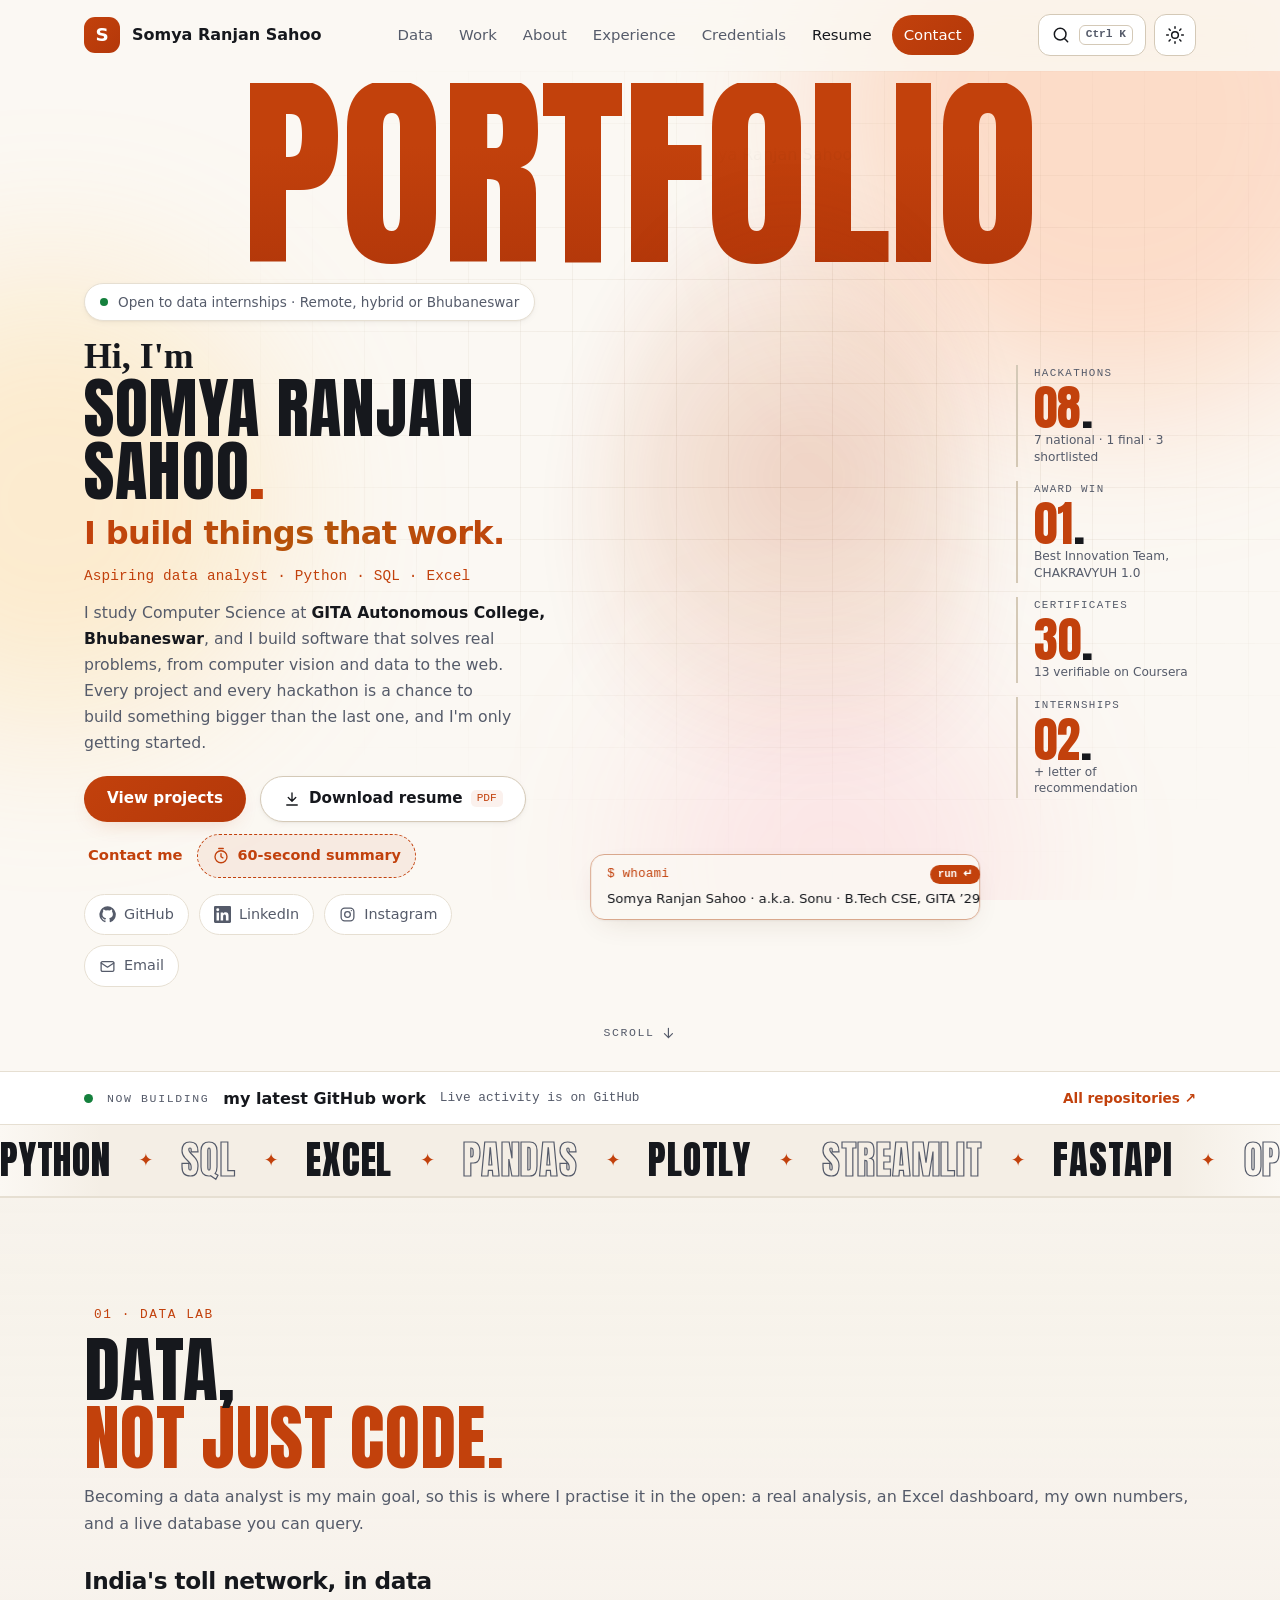
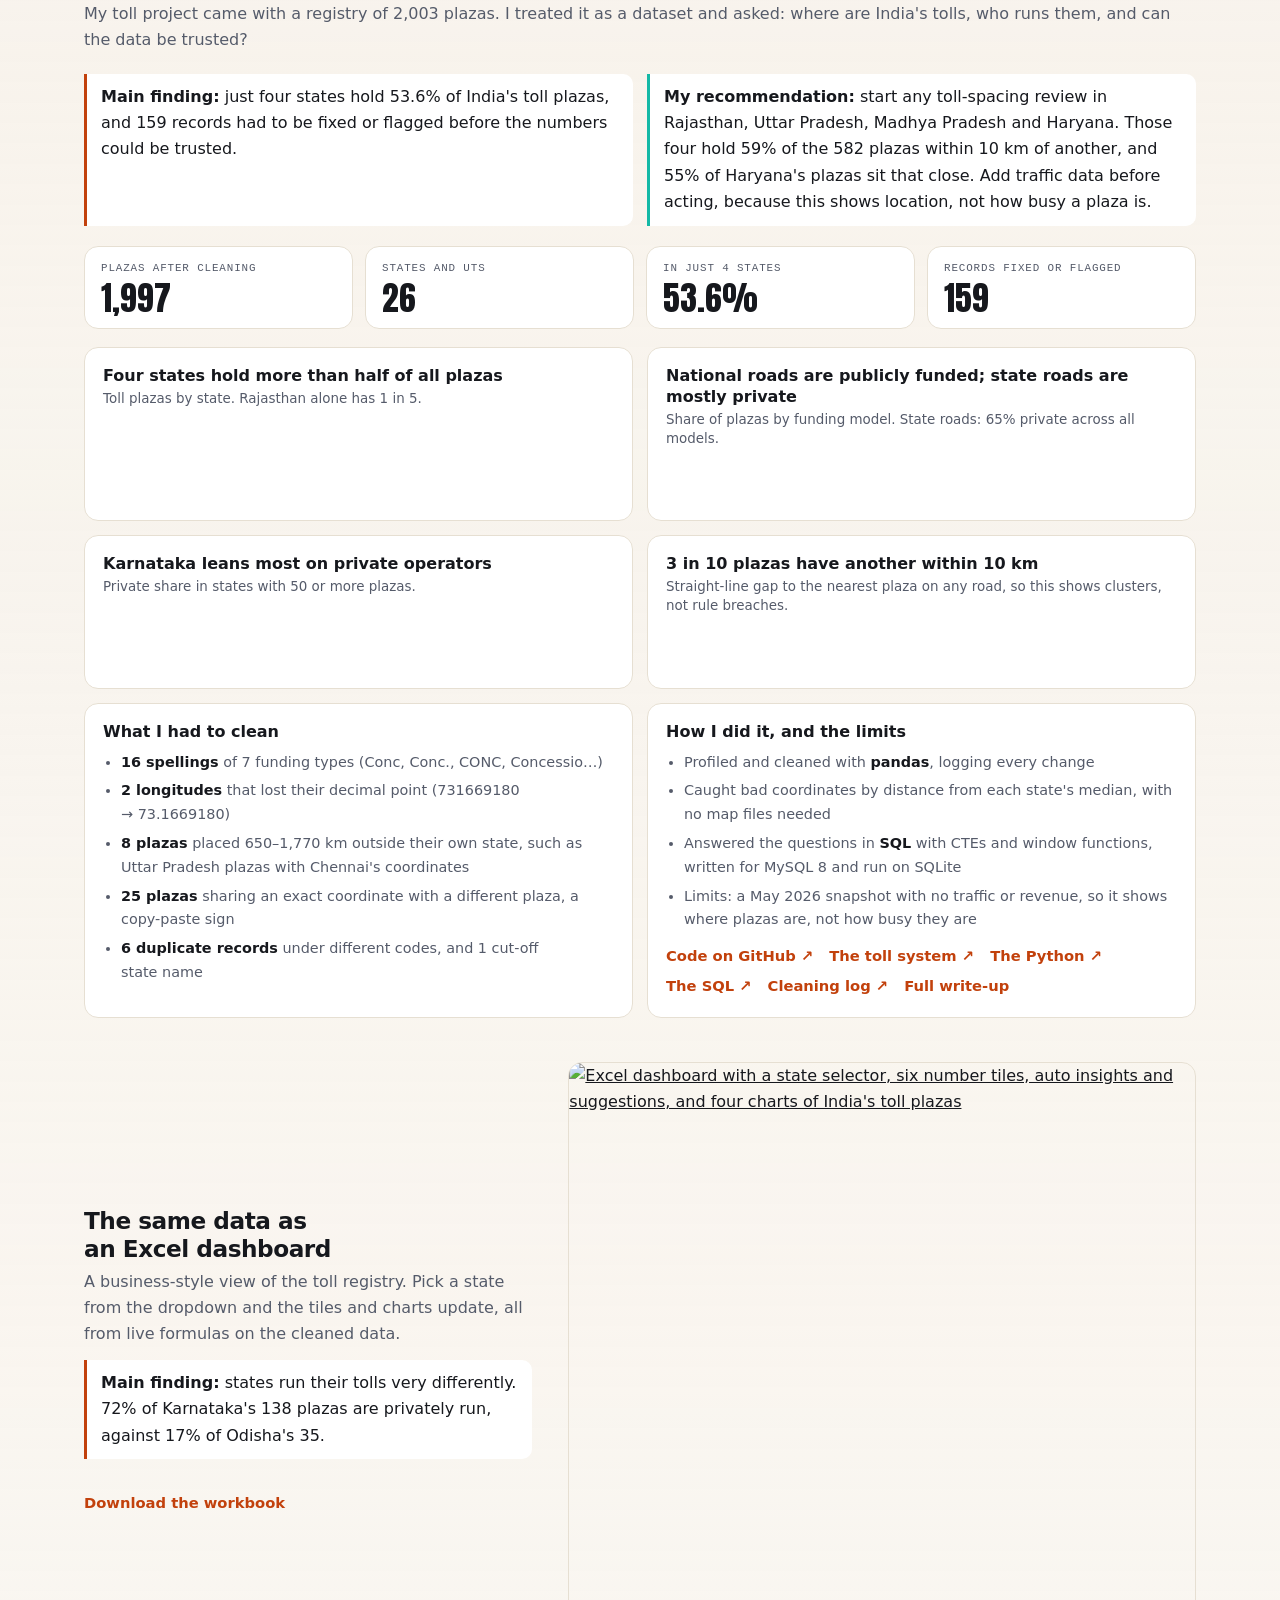
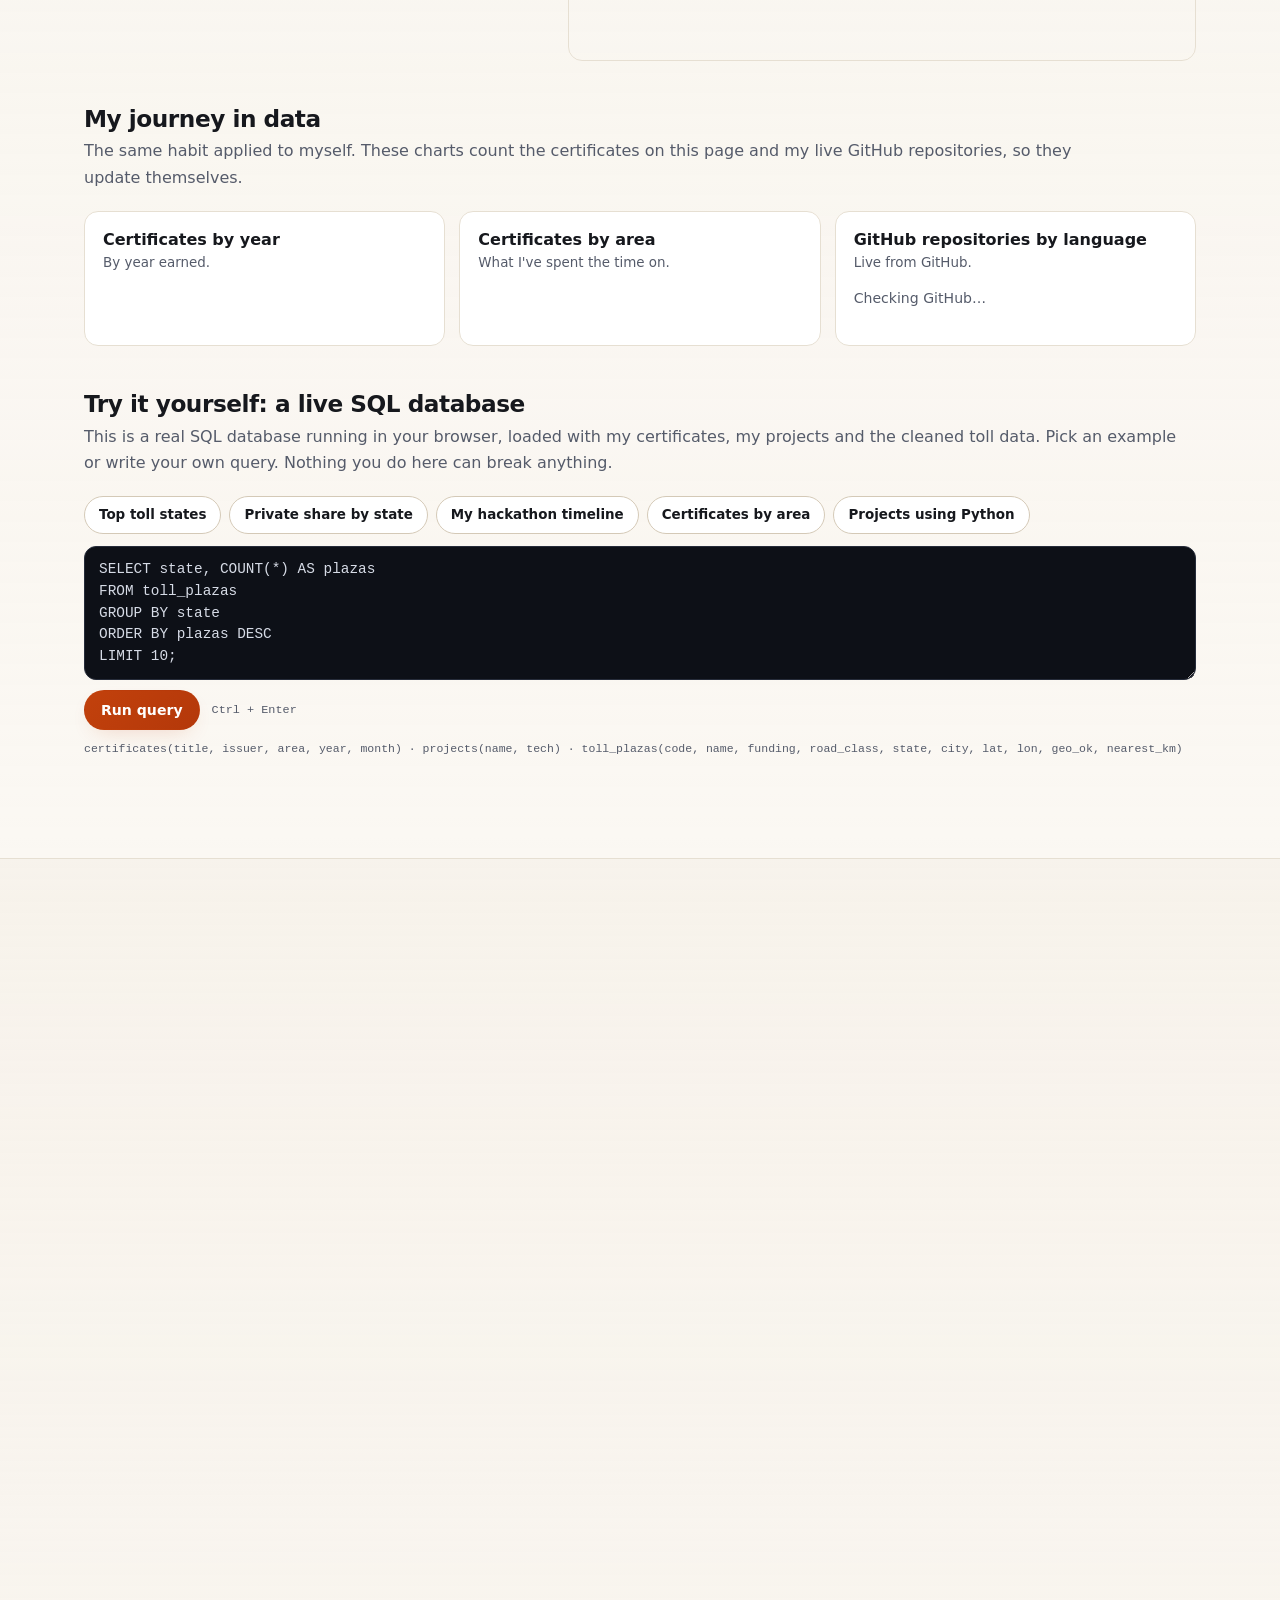
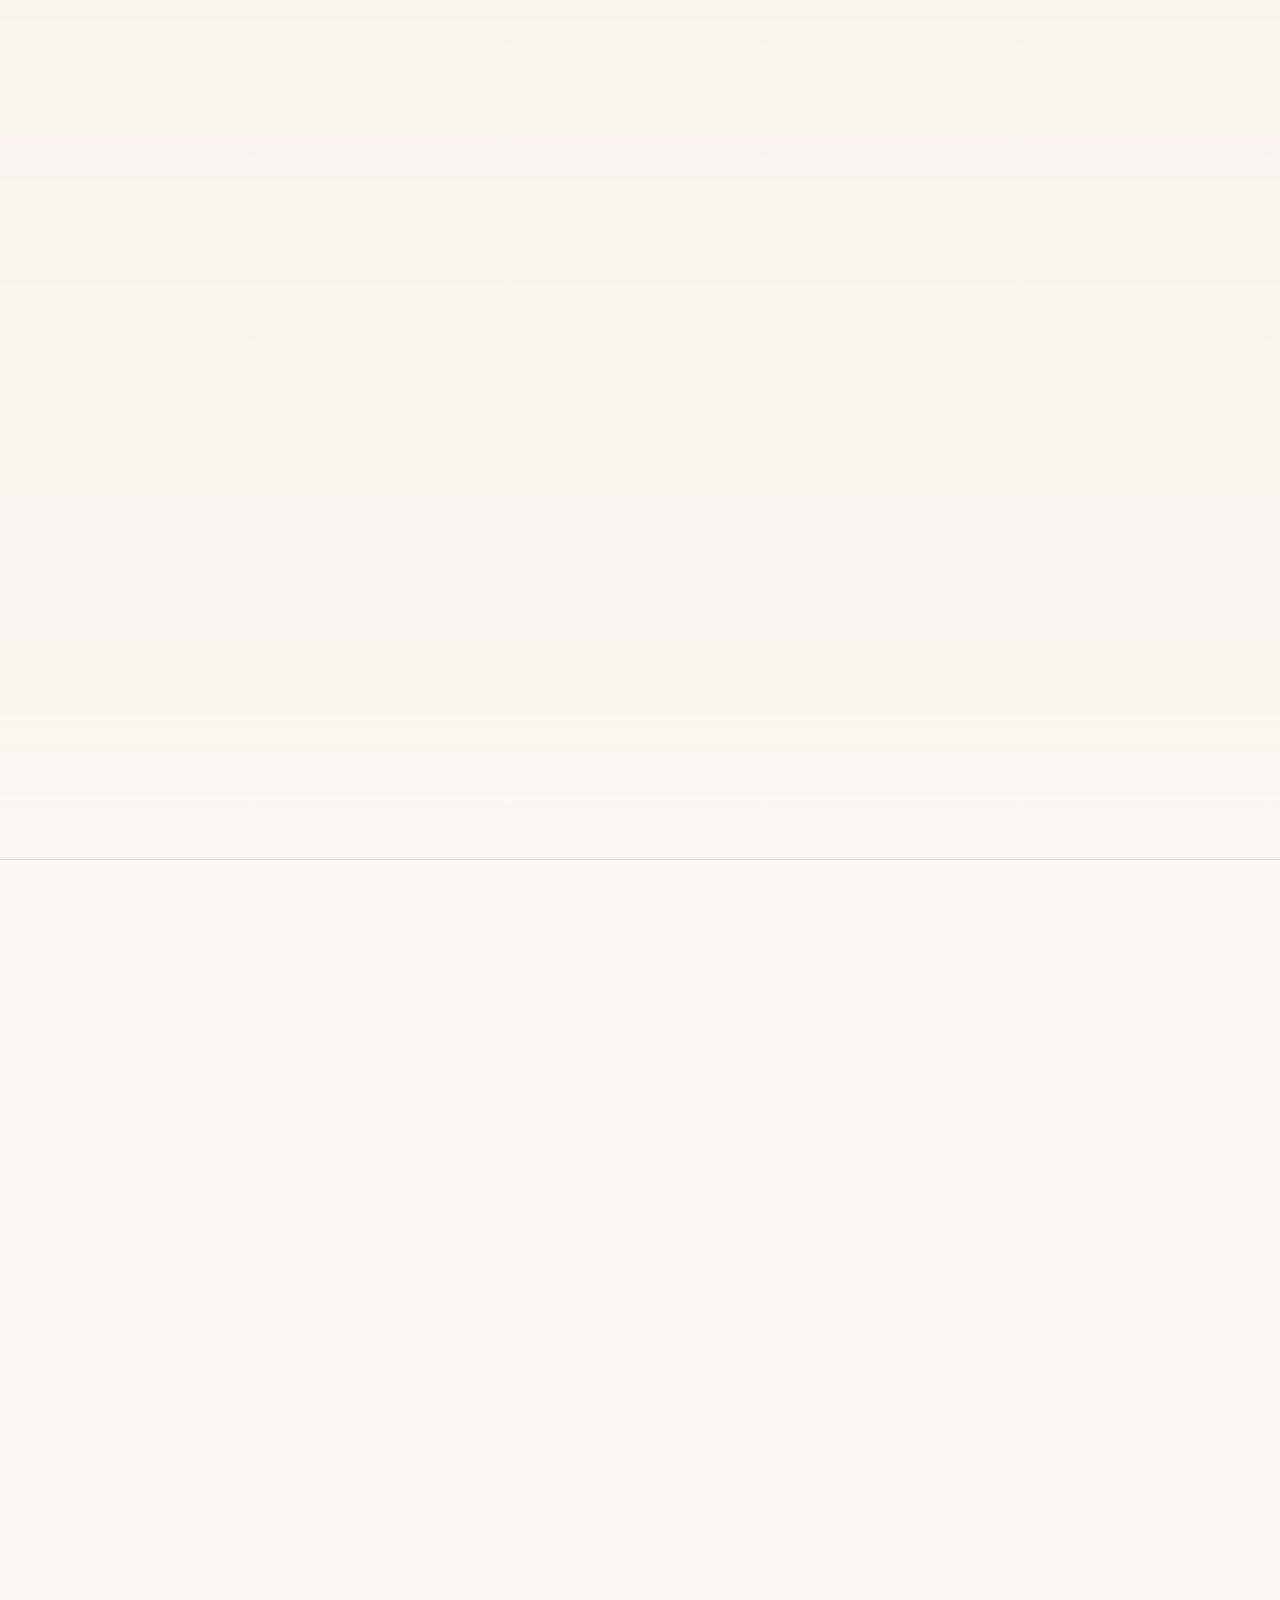
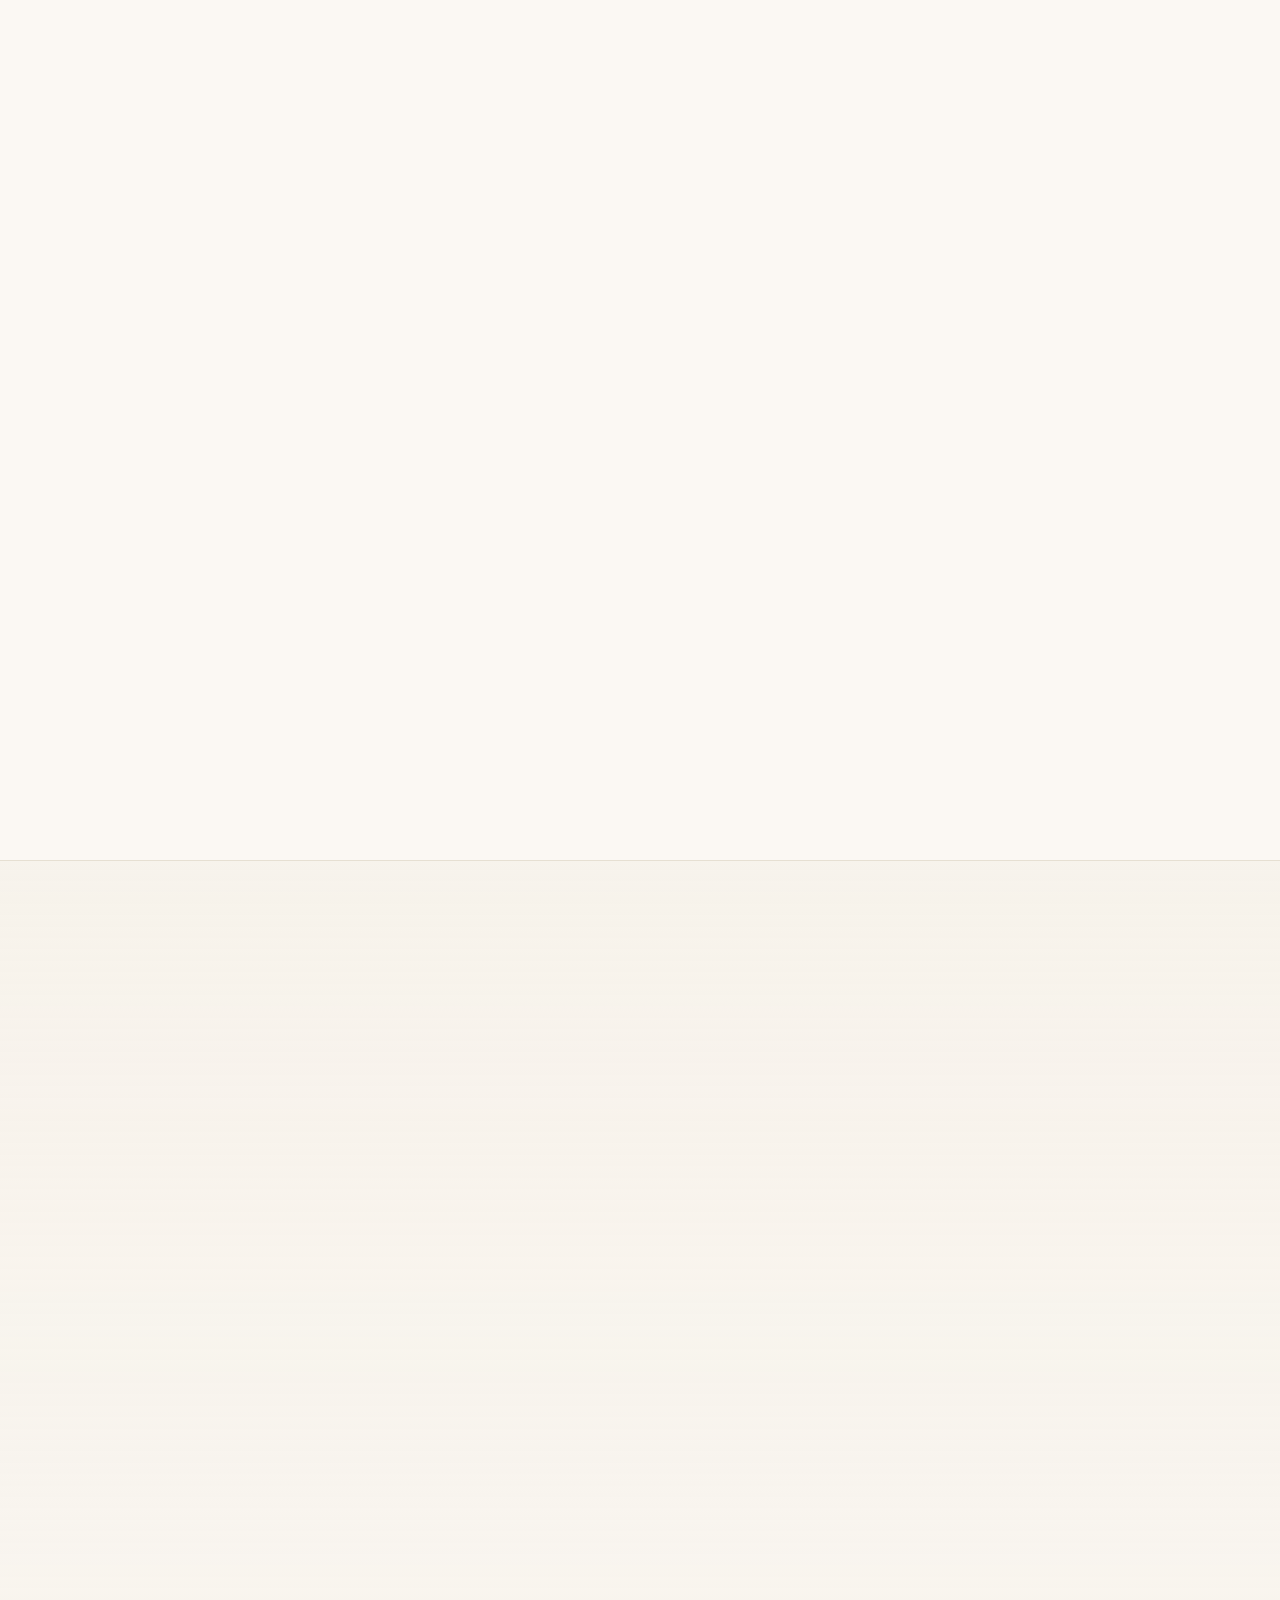
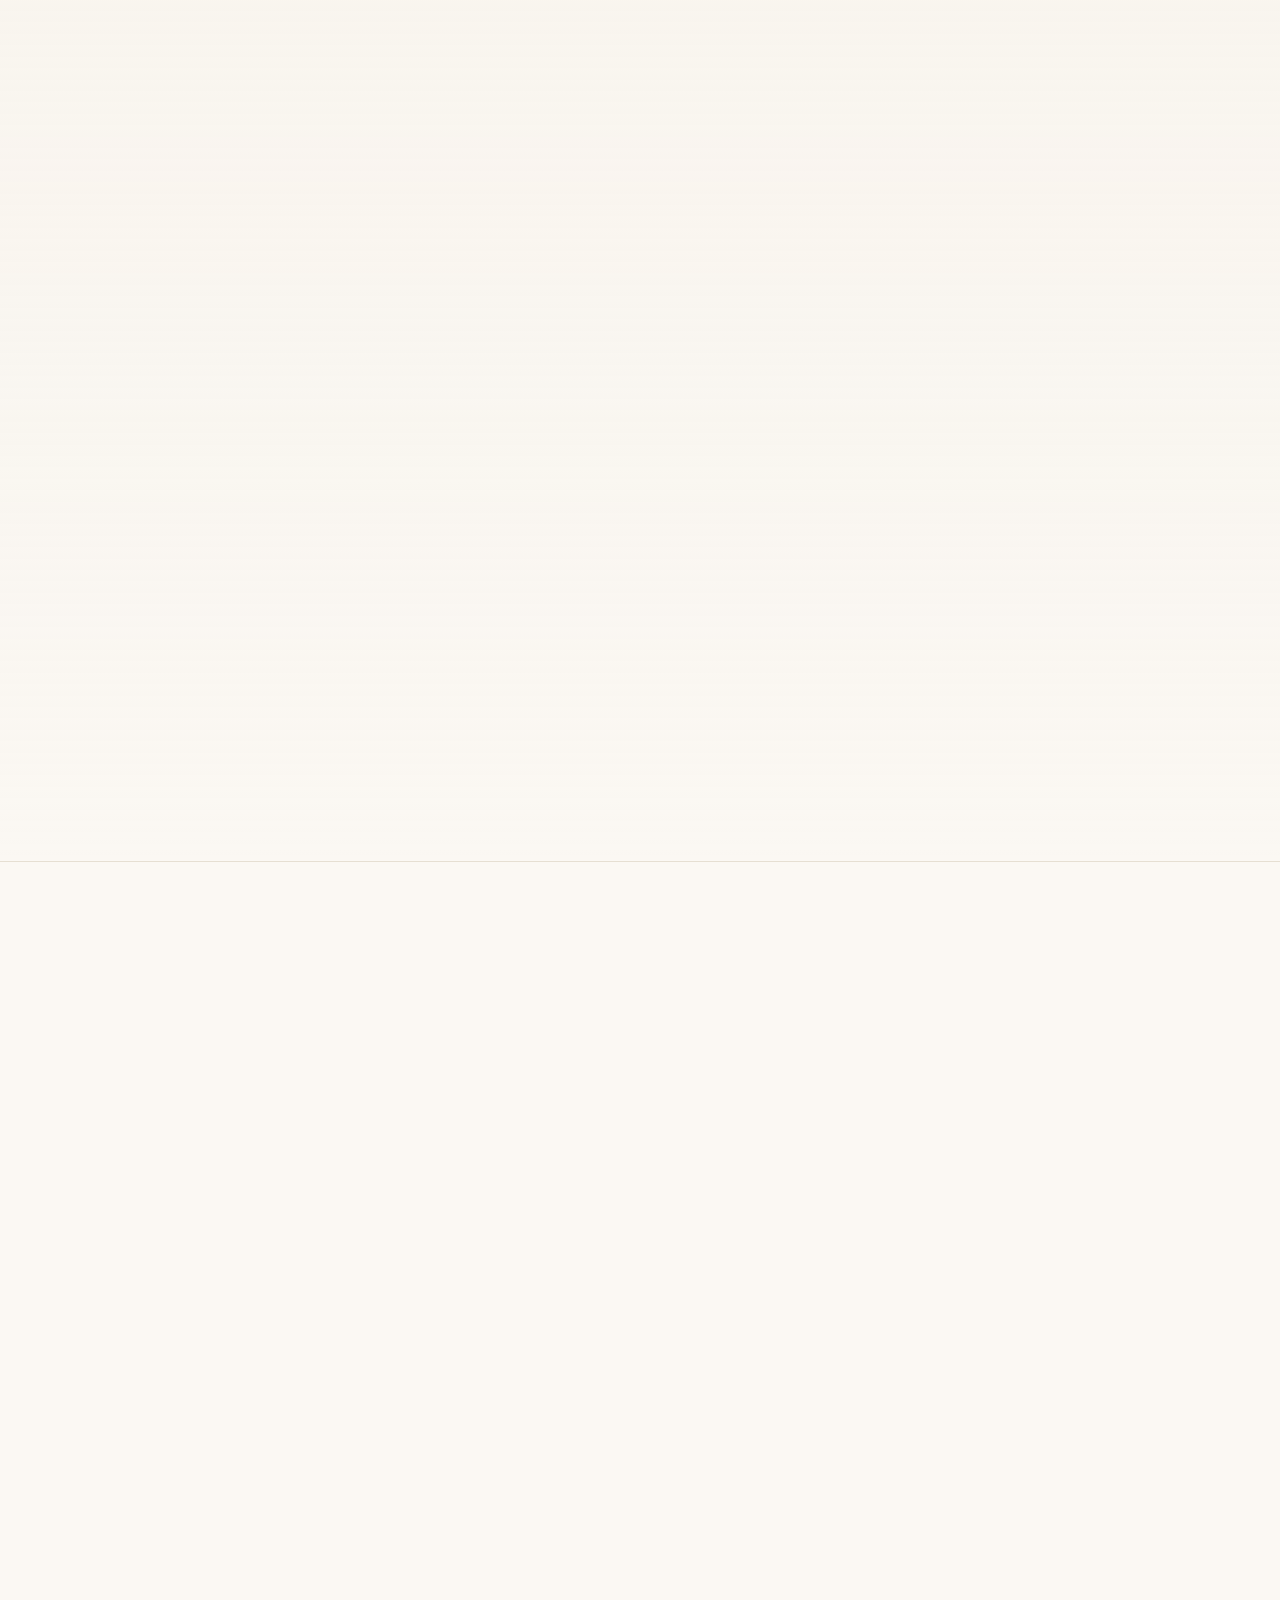
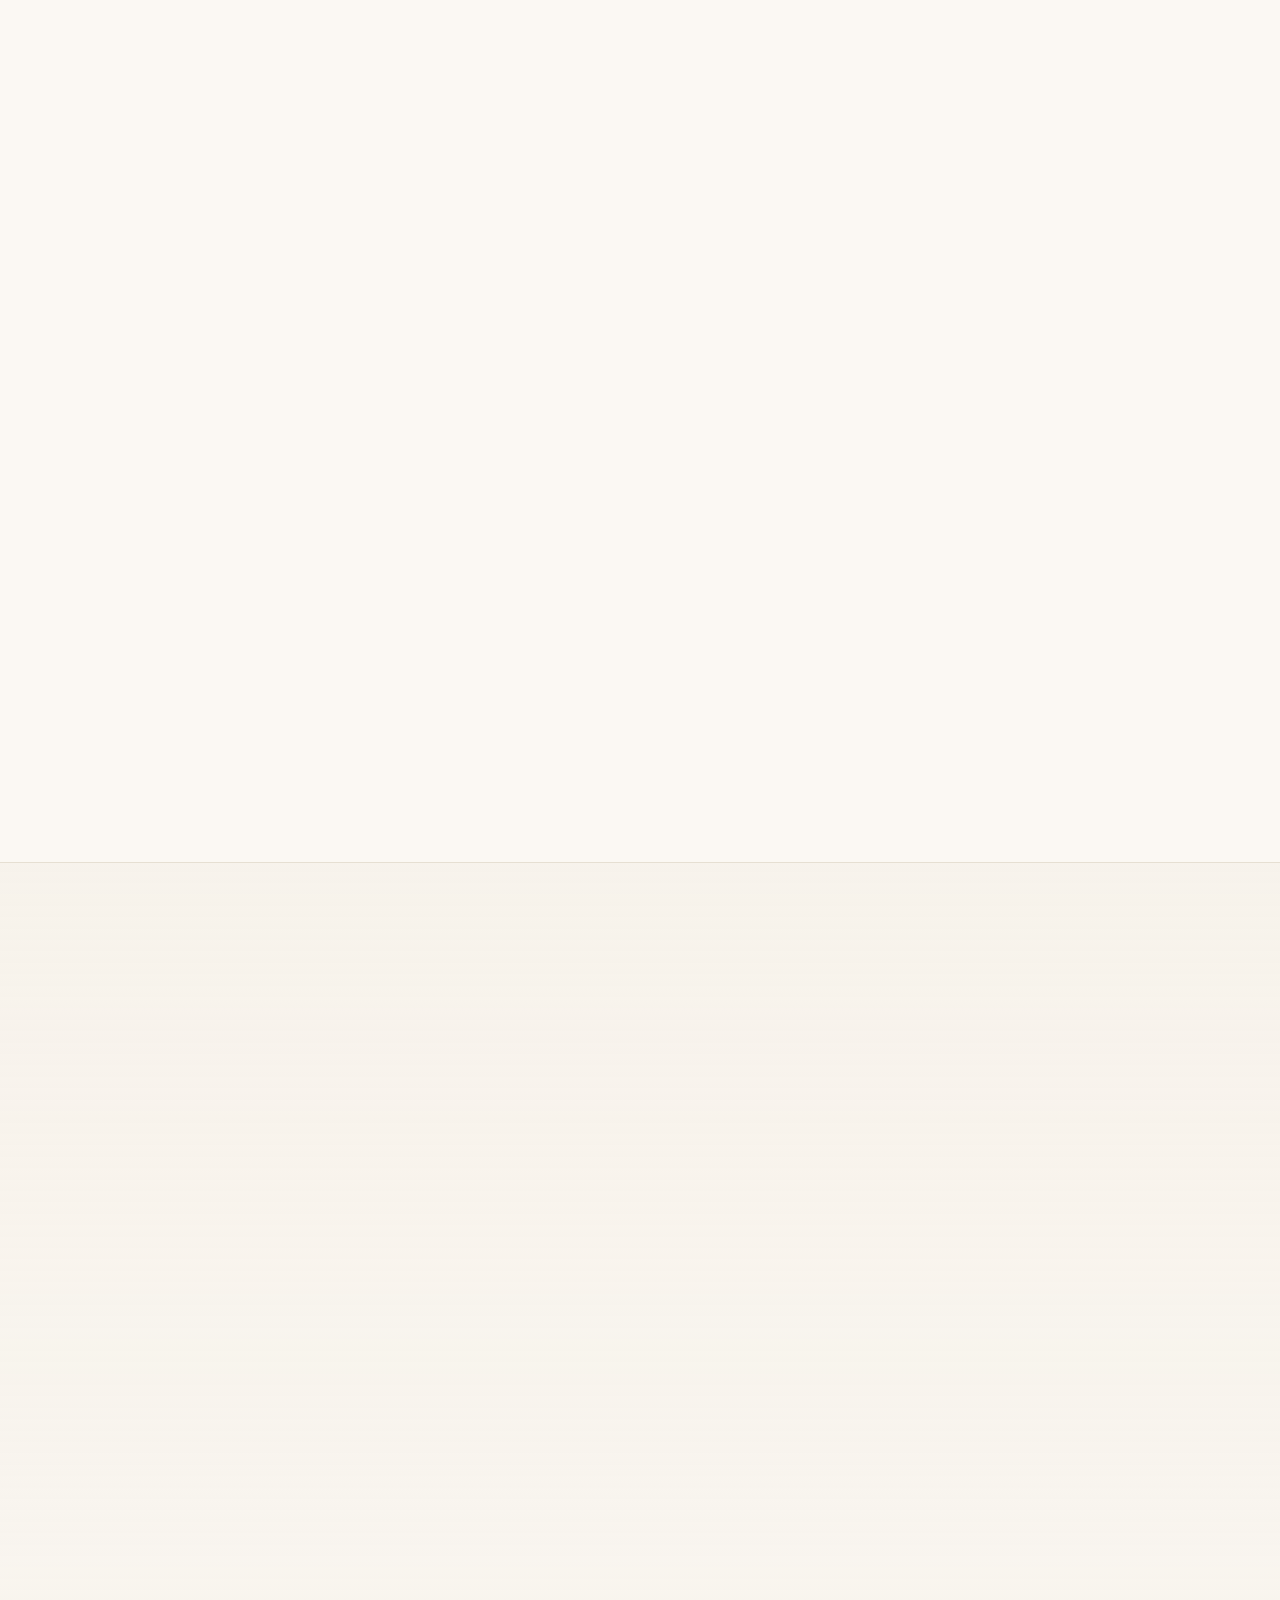
==== index.html @ b790b5cd "First screen paints without waiting for fonts Chrome held the first paint until fonts requested earl" ====
<!doctype html>
<html lang="en">
<head>
  <meta charset="utf-8">
  <meta http-equiv="Content-Security-Policy" content="default-src 'self'; script-src 'self' 'wasm-unsafe-eval' https://hcaptcha.com https://*.hcaptcha.com 'sha256-mUsvNlvCv4NlhHDsef6ifzO+2NvWC9DKsTX7r6awsik=' 'sha256-QTKUewccu4vymS6kCMDNSDtay0EPB0g5P4r34XDZfdQ='; style-src 'self' 'sha256-lNfrgP8WYz7Xu0WjayUA1Vxv8TepY284IkOaN4KWZws=' https://hcaptcha.com https://*.hcaptcha.com; frame-src https://hcaptcha.com https://*.hcaptcha.com; font-src 'self' data:; img-src 'self' data:; connect-src 'self' https://formsubmit.co https://api.web3forms.com https://api.github.com https://hcaptcha.com https://*.hcaptcha.com; form-action 'self' https://formsubmit.co; base-uri 'self'; object-src 'none'; upgrade-insecure-requests">
  <meta name="referrer" content="strict-origin-when-cross-origin">
  <meta name="viewport" content="width=device-width, initial-scale=1">
  <title>Somya Ranjan Sahoo | Aspiring Data Analyst &amp; Developer</title>
  <meta name="description" content="Portfolio of Somya Ranjan Sahoo, aspiring data analyst and software developer in Bhubaneswar. SQL, Python and Excel projects, dashboards and hackathon results.">
  <meta name="keywords" content="Somya Ranjan Sahoo, data analyst portfolio, aspiring data analyst, software developer, SQL, Python, Excel, data analysis, dashboards, Bhubaneswar, Odisha">
  <meta name="robots" content="index, follow, max-image-preview:large">
  <meta name="msvalidate.01" content="415E27A560C0398D7C4775791DD42732">
  <meta name="author" content="Somya Ranjan Sahoo">
  <meta name="theme-color" content="#0b0d12">
  <link rel="canonical" href="https://somyaranjansahoo6422.github.io/">

  <meta property="og:type" content="website">
  <meta property="og:site_name" content="Somya Ranjan Sahoo">
  <meta property="og:locale" content="en_IN">
  <meta property="og:title" content="Somya Ranjan Sahoo · Aspiring Data Analyst and Software Developer">
  <meta property="og:description" content="I build things that work. Projects, hackathon results, my resume and how to reach me.">
  <meta property="og:url" content="https://somyaranjansahoo6422.github.io/">
  <meta property="og:image" content="https://somyaranjansahoo6422.github.io/assets/og-image.jpg">
  <meta property="og:image:type" content="image/jpeg">
  <meta property="og:image:width" content="1200">
  <meta property="og:image:height" content="630">
  <meta property="og:image:alt" content="Somya Ranjan Sahoo, aspiring data analyst and software developer">
  <meta name="twitter:card" content="summary_large_image">
  <meta name="twitter:title" content="Somya Ranjan Sahoo · Aspiring Data Analyst and Software Developer">
  <meta name="twitter:description" content="I build things that work. Projects, hackathon results, my resume and how to reach me.">
  <meta name="twitter:image" content="https://somyaranjansahoo6422.github.io/assets/og-image.jpg">
  <meta name="twitter:image:alt" content="Somya Ranjan Sahoo, aspiring data analyst and software developer">

  <link rel="icon" href="favicon.ico" sizes="48x48">
  <link rel="icon" href="assets/icon-192.png" type="image/png" sizes="192x192">
  <link rel="apple-touch-icon" href="assets/apple-touch-icon.png">
  <link rel="me" href="https://github.com/somyaranjansahoo6422">
  <link rel="me" href="https://www.linkedin.com/in/somya-ranjan-sahoo-109599312/">

  <link rel="preload" as="image" href="assets/img/profile-960.webp" imagesrcset="assets/img/profile-240.webp 240w, assets/img/profile-480.webp 480w, assets/img/profile-720.webp 720w, assets/img/profile-960.webp 960w, assets/img/profile-1504.webp 1504w" imagesizes="(max-width: 760px) 70vw, 420px" fetchpriority="high">
  <!-- Phones paint from the inline first-screen CSS; the full stylesheet loads alongside without blocking. Wider screens wait for it as usual. -->
  <style id="critical">@font-face{font-family:Anton;src:url([data-uri]) format("woff2");font-weight:400;font-display:swap}@font-face{font-family:Poster Fallback;src:local("Roboto"),local("Roboto-Regular"),local("Arial"),local("Helvetica");size-adjust:66%;ascent-override:179%;descent-override:50%;line-gap-override:0%}@font-face{font-family:Caveat;src:url(assets/fonts/caveat.woff2) format("woff2");font-weight:600;font-display:swap}@font-face{font-family:Space Grotesk;src:url(assets/fonts/space-grotesk.woff2) format("woff2");font-weight:500 700;font-display:swap}@font-face{font-family:Space Grotesk;src:url(assets/fonts/space-grotesk-ext.woff2) format("woff2");font-weight:500 700;font-display:swap;unicode-range:U+20B9}@font-face{font-family:Inter;src:url(assets/fonts/inter.woff2) format("woff2");font-weight:400 600;font-display:swap}@font-face{font-family:Inter;src:url(assets/fonts/inter-ext.woff2) format("woff2");font-weight:400 600;font-display:swap;unicode-range:U+20B9}@font-face{font-family:JetBrains Mono;src:url(assets/fonts/jetbrains-mono.woff2) format("woff2");font-weight:400 500;font-display:swap}@media(max-width:760px){:root{--bg: #fbf8f3;--bg-alt: #f4eee5;--surface: #ffffff;--surface-2: #fdfaf6;--text: #16181d;--muted: #555b6a;--line: #e6dfd2;--line-strong: #d4c9b7;--accent: #c2410c;--accent-2: #b45309;--accent-fill: #c2410c;--accent-fill-2: #b4380a;--accent-ink: #ffffff;--accent-soft: rgba(194, 65, 12, .07);--accent-glow: rgba(194, 65, 12, .24);--ok: #15803d;--grid: rgba(120, 90, 50, .09);--blob-1: rgba(255, 140, 80, .26);--blob-2: rgba(255, 196, 92, .24);--blob-3: rgba(255, 110, 140, .12);--shadow-sm: 0 1px 2px rgba(60, 40, 20, .05), 0 2px 6px rgba(60, 40, 20, .04);--shadow: 0 1px 2px rgba(60, 40, 20, .05), 0 10px 30px -12px rgba(90, 50, 20, .16);--shadow-lg: 0 2px 4px rgba(60, 40, 20, .05), 0 22px 50px -20px rgba(120, 60, 20, .26);--nav-bg: rgba(251, 248, 243, .82);--badge-win: #854d0e;--badge-win-bg: rgba(202, 138, 4, .13);--badge-final: #6d28d9;--badge-final-bg: rgba(109, 40, 217, .1);--badge-sel: #0f766e;--badge-sel-bg: rgba(15, 118, 110, .1);--badge-part: #475569;--badge-part-bg: rgba(71, 85, 105, .1);--danger: #b91c1c;--font-display: "Space Grotesk", system-ui, sans-serif;--font-body: "Inter", system-ui, -apple-system, "Segoe UI", sans-serif;--font-mono: "JetBrains Mono", ui-monospace, Consolas, monospace;--radius: 16px;--wrap: 1160px;--ease: cubic-bezier(.22, 1, .36, 1);color-scheme:light}@media(prefers-color-scheme:dark){:root:not([data-theme=light]){--bg: #0b0d12;--bg-alt: #0f1219;--surface: #151922;--surface-2: #121620;--text: #ecebe6;--muted: #a0a5b3;--line: #242a36;--line-strong: #343c4b;--accent: #ff7a4d;--accent-2: #ffb44a;--accent-fill: #ff6a3d;--accent-fill-2: #ff8a3d;--accent-ink: #0b0d12;--accent-soft: rgba(255, 106, 61, .12);--accent-glow: rgba(255, 106, 61, .28);--ok: #3ddc84;--grid: rgba(255, 255, 255, .05);--blob-1: rgba(255, 106, 61, .18);--blob-2: rgba(255, 170, 60, .09);--blob-3: rgba(120, 90, 255, .11);--shadow-sm: 0 1px 2px rgba(0, 0, 0, .3);--shadow: 0 1px 2px rgba(0, 0, 0, .3), 0 16px 40px -16px rgba(0, 0, 0, .6);--shadow-lg: 0 2px 4px rgba(0, 0, 0, .3), 0 26px 60px -20px rgba(0, 0, 0, .75);--nav-bg: rgba(11, 13, 18, .76);--badge-win: #fcd34d;--badge-win-bg: rgba(252, 211, 77, .14);--badge-final: #c4b5fd;--badge-final-bg: rgba(196, 181, 253, .14);--badge-sel: #5eead4;--badge-sel-bg: rgba(94, 234, 212, .12);--badge-part: #cbd5e1;--badge-part-bg: rgba(203, 213, 225, .12);--danger: #f87171;color-scheme:dark}}*,*:before,*:after{box-sizing:border-box}html{scroll-padding-top:84px}body{margin:0;background:var(--bg);color:var(--text);font:400 16px/1.65 var(--font-body);-webkit-font-smoothing:antialiased;overflow-x:hidden}img{max-width:100%;height:auto;display:block}a{color:inherit}h1,h2,h3{font-family:var(--font-display);line-height:1.15;margin:0;letter-spacing:-.02em}p{margin:0 0 1em}ul,ol{margin:0;padding:0;list-style:none}svg{width:20px;height:20px;fill:none;stroke:currentColor;stroke-width:1.8;stroke-linecap:round;stroke-linejoin:round;flex:none}::selection{background:var(--accent-fill);color:var(--accent-ink)}:focus-visible{outline:3px solid var(--accent);outline-offset:3px;border-radius:6px}.wrap{width:100%;max-width:var(--wrap);margin:0 auto;padding:0 24px}.mono{font-family:var(--font-mono);font-size:.82rem;letter-spacing:0}.sr-only{position:absolute;width:1px;height:1px;padding:0;margin:-1px;overflow:hidden;clip:rect(0 0 0 0);white-space:nowrap;border:0}.grad{background:linear-gradient(100deg,var(--accent) 0%,var(--accent-2) 50%,var(--accent) 100%);-webkit-background-clip:text;background-clip:text;color:transparent}.skip{position:absolute;left:-999px;top:8px;background:var(--accent-fill);color:var(--accent-ink);padding:10px 16px;border-radius:8px;z-index:100;font-weight:600}.skip:focus{left:8px}.ambient{position:fixed;inset:0;z-index:-1;pointer-events:none;overflow:hidden}.ambient span{position:absolute;border-radius:50%;filter:blur(80px)}.ambient span:nth-child(1){width:46vw;height:46vw;top:-14vw;right:-10vw;background:var(--blob-1)}.ambient span:nth-child(2){width:36vw;height:36vw;top:30vh;left:-14vw;background:var(--blob-2)}.ambient span:nth-child(3){width:30vw;height:30vw;bottom:-12vw;right:20vw;background:var(--blob-3)}.progress{position:fixed;top:0;left:0;right:0;height:3px;z-index:70;pointer-events:none;background:linear-gradient(90deg,var(--accent-fill),var(--accent-2));transform-origin:0 50%;transform:scaleX(0)}.btn{position:relative;overflow:hidden;isolation:isolate;display:inline-flex;align-items:center;justify-content:center;gap:8px;min-height:46px;padding:12px 22px;border-radius:999px;border:1px solid transparent;font:600 .95rem/1 var(--font-body);text-decoration:none;cursor:pointer;transition:transform .3s var(--ease),box-shadow .3s ease,background .25s ease,border-color .25s ease,color .25s ease}.btn svg{width:18px;height:18px}.btn--primary{background:linear-gradient(135deg,var(--accent-fill),var(--accent-fill-2));color:var(--accent-ink);box-shadow:0 8px 22px -10px var(--accent-glow)}.btn--primary:after{content:"";position:absolute;inset:0;z-index:-1;background:linear-gradient(110deg,transparent 30%,rgba(255,255,255,.35) 50%,transparent 70%);transform:translate(-120%);transition:transform .7s var(--ease)}.btn--primary:hover{transform:translateY(-2px);box-shadow:0 14px 30px -10px var(--accent-glow)}.btn--primary:hover:after{transform:translate(120%)}.btn--ghost{background:var(--surface);color:var(--text);border-color:var(--line-strong);box-shadow:var(--shadow-sm)}.btn--ghost:hover{transform:translateY(-2px);border-color:var(--accent);color:var(--accent)}.btn:active{transform:translateY(0) scale(.98)}.btn__meta{font:500 .7rem/1 var(--font-mono);padding:3px 6px;border-radius:5px;background:var(--accent-soft);color:var(--accent)}.link{color:var(--accent);text-decoration:underline;text-decoration-color:transparent;text-underline-offset:4px;text-decoration-thickness:1.5px;font-weight:600;font-size:.92rem;transition:text-decoration-color .25s ease}.link:hover{text-decoration-color:currentColor}.icon-btn{width:42px;height:42px;display:inline-grid;place-items:center;border-radius:12px;border:1px solid var(--line-strong);background:var(--surface);color:var(--text);cursor:pointer;transition:border-color .2s ease,color .2s ease}.icon-btn:hover{border-color:var(--accent);color:var(--accent)}.nav{position:sticky;top:0;z-index:50;background:var(--nav-bg);backdrop-filter:saturate(1.5) blur(14px);-webkit-backdrop-filter:saturate(1.5) blur(14px);border-bottom:1px solid transparent;transition:border-color .3s ease,box-shadow .3s ease}.nav__inner{display:flex;align-items:center;justify-content:space-between;height:70px;gap:16px;transition:height .3s var(--ease)}.brand{display:flex;align-items:center;gap:12px;text-decoration:none;font-weight:600}.brand__mark{width:36px;height:36px;border-radius:11px;display:grid;place-items:center;background:linear-gradient(135deg,var(--accent-fill),var(--accent-fill-2));color:var(--accent-ink);font:700 1.15rem/1 var(--font-display);transition:transform .4s var(--ease),border-radius .4s ease}.brand:hover .brand__mark{transform:rotate(-8deg);border-radius:50%}.brand__name{font-family:var(--font-display)}.brand:hover .brand__name{color:var(--accent)}.nav__links{display:flex;align-items:center;gap:2px}.nav__links a{text-decoration:none;padding:8px 12px;border-radius:999px;color:var(--muted);font-weight:500;font-size:.93rem;transition:color .2s ease,background .2s ease}.nav__links a:hover{color:var(--text);background:var(--accent-soft)}.nav__links .nav__resume{color:var(--text)}.nav__links .nav__cta{color:var(--accent-ink);background:linear-gradient(135deg,var(--accent-fill),var(--accent-fill-2));margin-left:6px}.nav__links .nav__cta:hover,.nav__links .nav__cta.active{color:var(--accent-ink);background:linear-gradient(135deg,var(--accent-fill),var(--accent-fill-2));filter:brightness(1.06)}.nav__tools{display:flex;gap:8px}.menu-btn,.i-moon{display:none}@media(prefers-color-scheme:dark){:root:not([data-theme=light]) .i-sun{display:none}:root:not([data-theme=light]) .i-moon{display:block}}.hero{padding:80px 0 60px;position:relative}.hero:before{content:"";position:absolute;inset:0;z-index:-1;pointer-events:none;background-image:linear-gradient(var(--grid) 1px,transparent 1px),linear-gradient(90deg,var(--grid) 1px,transparent 1px);background-size:52px 52px;mask-image:radial-gradient(ellipse 75% 65% at 65% 35%,#000 15%,transparent 72%);-webkit-mask-image:radial-gradient(ellipse 75% 65% at 65% 35%,#000 15%,transparent 72%)}.status{display:inline-flex;align-items:center;gap:10px;padding:7px 15px;border-radius:999px;border:1px solid var(--line);background:var(--surface);font-size:.85rem;font-weight:500;color:var(--muted);margin-bottom:18px;box-shadow:var(--shadow-sm)}.dot{position:relative;width:8px;height:8px;border-radius:50%;background:var(--ok)}.dot:after{content:"";position:absolute;inset:-4px;border-radius:50%;border:2px solid var(--ok);opacity:0}.role{font:500 .9rem/1.4 var(--font-mono);color:var(--accent);margin-bottom:14px;letter-spacing:.01em}.hero h1{font-size:clamp(2.4rem,5.6vw,4.2rem);margin-bottom:22px;letter-spacing:-.035em}.hero h1 .line{display:block}.lede{font-size:1.1rem;color:var(--muted);max-width:60ch}.lede strong{color:var(--text);font-weight:600}.hero__cta{display:flex;flex-wrap:wrap;align-items:center;gap:12px 14px;margin:30px 0 26px}.hero__contact{margin-left:4px}.socials{display:flex;flex-wrap:wrap;gap:10px}.socials a{display:inline-flex;align-items:center;gap:8px;text-decoration:none;color:var(--muted);font-weight:500;font-size:.9rem;padding:8px 14px;border-radius:999px;border:1px solid var(--line);background:var(--surface);transition:color .2s ease,border-color .2s ease,transform .3s var(--ease)}.socials a:hover{color:var(--accent);border-color:var(--accent);transform:translateY(-2px)}.socials svg{width:17px;height:17px}@media(prefers-reduced-motion:no-preference){html{scroll-behavior:smooth}.js .enter{opacity:0;transform:translateY(18px);animation:enter .8s var(--ease) forwards}.js .d1{animation-delay:.05s}.js .d2{animation-delay:.15s}.js .d3{animation-delay:.27s}.js .d4{animation-delay:.38s}.js .d5{animation-delay:.48s}.js .d6{animation-delay:.58s}.dot:after{animation:ping 2.2s cubic-bezier(0,0,.2,1) infinite}.ambient span:nth-child(1){animation:drift1 24s ease-in-out infinite alternate}.ambient span:nth-child(2){animation:drift2 28s ease-in-out infinite alternate}}@media(prefers-reduced-motion:reduce){.lift,.lift:hover,.btn:hover,.socials a:hover,.to-top:hover{transform:none!important}}@media(max-width:1100px){.nav__links a{padding:8px 9px;font-size:.9rem}}@media(max-width:960px){.menu-btn{display:inline-grid}.nav__links{position:absolute;top:100%;left:0;right:0;flex-direction:column;align-items:stretch;gap:2px;padding:10px 16px 18px;background:var(--bg);border-bottom:1px solid var(--line);box-shadow:0 20px 40px -20px #00000059;opacity:0;visibility:hidden;transform:translateY(-8px);transition:opacity .2s ease,transform .3s var(--ease),visibility 0s linear .2s}.nav__links a{padding:13px 12px;border-radius:12px;font-size:1rem}.nav__links .nav__cta{margin:8px 0 0;text-align:center}}.ambient span{animation:none!important;filter:blur(60px)}.nav{backdrop-filter:none;-webkit-backdrop-filter:none;background:var(--bg)}.wrap{padding:0 16px}.brand__name{font-size:.98rem}.hero{padding:36px 0 44px}.hero__cta .btn{flex:1 1 auto}@media(max-width:420px){.nav__tools{gap:4px}.nav__tools .icon-btn{width:44px;height:44px}.brand{gap:9px}.brand__name{font-size:.92rem}}a,button,summary,label,.filter{touch-action:manipulation}h1,h2,h3{text-wrap:balance}p,li,dd{text-wrap:pretty}.icon-btn:active,.filter:active,.to-top:active{transform:scale(.94)}.icon-btn,.filter{transition:transform .12s ease,border-color .2s ease,color .2s ease,background .2s ease}@media(pointer:coarse){.more .link,.case__links .link,.card>.link,.cert-list li>.link,.contact__links a,.footer__links a,.hero__contact,.about__evidence .link,.email-box__addr,.mini a,.section__head--row>.link{display:inline-flex;align-items:center;min-height:44px}}@media(max-width:380px){.nav__tools{gap:2px}.brand{gap:8px}.brand__name{font-size:.84rem}}@media(max-width:340px){.brand__name{display:none}}.stage{--word: clamp(4.4rem, 17vw, 15rem);position:relative;padding:0 0 84px;overflow:hidden;min-height:min(calc(100svh - 70px),1040px)}.stage__word{position:absolute;left:50%;top:18px;z-index:0;display:flex;white-space:nowrap;transform:translate(-50%,var(--py, 0px));font:700 var(--word)/.82 var(--font-display);letter-spacing:-.05em;pointer-events:none;user-select:none}.stage__word span{display:inline-block;background:linear-gradient(180deg,var(--accent-fill) 20%,var(--accent-fill-2) 100%);-webkit-background-clip:text;background-clip:text;color:transparent}.stage__grid{position:relative;z-index:1;display:grid;align-items:end;grid-template-columns:minmax(0,1.1fr) minmax(0,.95fr) 180px;gap:28px}.stage__text{padding-top:calc(var(--word) * .82 + 54px)}.stage h1{font-size:inherit;margin:0 0 14px;letter-spacing:normal}.stage__hello{display:block;font:500 clamp(1.1rem,1.8vw,1.45rem)/1.2 var(--font-display);color:var(--muted);margin-bottom:6px}.stage__name{display:block;font:700 clamp(2.2rem,4.3vw,3.7rem)/1 var(--font-display);letter-spacing:-.04em;text-transform:uppercase}.stage h1 .line.grad{display:block;margin-top:12px;font-size:clamp(1.35rem,2.5vw,2.1rem);letter-spacing:-.02em}.stage .role{margin:0 0 14px}@media(max-width:480px){.stage .role{font-size:clamp(.68rem,3.45vw,.9rem);letter-spacing:0}}.stage .lede{font-size:1.02rem;max-width:54ch}.stage .hero__cta{margin:24px 0 20px}.stage__portrait{position:relative;margin:0;height:clamp(440px,62vw,720px);align-self:end}.stage__portrait img{position:relative;z-index:1;width:100%;height:100%;object-fit:cover;object-position:50% 30%;-webkit-mask-image:linear-gradient(to bottom,#000 68%,transparent 98%),radial-gradient(ellipse 72% 80% at 50% 40%,#000 52%,transparent 82%);-webkit-mask-composite:source-in;mask-image:linear-gradient(to bottom,#000 68%,transparent 98%),radial-gradient(ellipse 72% 80% at 50% 40%,#000 52%,transparent 82%);mask-composite:intersect}.stage__glow{position:absolute;inset:12% 8% 6%;z-index:0;border-radius:50%;background:radial-gradient(circle at 50% 40%,var(--accent-glow),transparent 68%);filter:blur(30px)}.stage__tag{position:absolute;z-index:2;left:50%;bottom:7%;transform:translate(-50%);width:max-content;max-width:94%;padding:9px 14px;border-radius:999px;font-size:.8rem;text-align:center;background:var(--nav-bg);border:1px solid var(--line);box-shadow:var(--shadow);backdrop-filter:blur(10px);-webkit-backdrop-filter:blur(10px)}.stage__tag .mono{color:var(--accent);margin-right:6px}@media(max-width:1100px){.stage__tag{width:auto;left:8px;right:8px;transform:none;max-width:none}.stage__tag *{min-width:0;white-space:normal}}.stage__rail{margin:0;display:grid;gap:14px;align-self:center;padding-top:calc(var(--word) * .5)}.stage__rail>div{padding:2px 0 2px 16px;border-left:2px solid var(--line-strong);transition:border-color .3s ease}.stage__rail>div:hover{border-color:var(--accent-fill)}.stage__rail dt{font:500 .68rem/1.2 var(--font-mono);text-transform:uppercase;letter-spacing:.12em;color:var(--muted)}.stage__rail dd{margin:0}.stage__rail .count{display:block;font:700 2.6rem/1.05 var(--font-display);font-variant-numeric:tabular-nums;letter-spacing:-.03em;background:linear-gradient(135deg,var(--text),var(--accent));-webkit-background-clip:text;background-clip:text;color:transparent}.stage__sub{font-size:.76rem;color:var(--muted);line-height:1.35}.stage__scroll{position:absolute;left:50%;bottom:20px;transform:translate(-50%);z-index:2;display:inline-flex;align-items:center;gap:6px;font:500 .72rem/1 var(--font-mono);letter-spacing:.14em;text-transform:uppercase;color:var(--muted);text-decoration:none;padding:10px}.stage__scroll svg{width:16px;height:16px}.stage__scroll:hover{color:var(--accent)}.js .d7{animation-delay:.68s}.js .d8{animation-delay:.78s}@media(prefers-reduced-motion:no-preference){.js .stage__word span{opacity:0;transform:translateY(40%);animation:wordRise 1s var(--ease) forwards;animation-delay:calc(.05s + var(--i) * 55ms)}.stage__scroll svg{animation:bob 1.8s ease-in-out infinite}}@media(max-width:1100px){.stage__grid{grid-template-columns:minmax(0,1.1fr) minmax(0,.9fr)}.stage__rail{grid-column:1 / -1;grid-template-columns:repeat(4,1fr);padding-top:8px;align-self:start}}.stage{--word: 21vw;min-height:0;padding-bottom:64px}.stage__word{top:10px}.stage__grid{grid-template-columns:1fr;gap:22px;padding-top:calc(var(--word) * .82 * .45)}.stage__portrait{order:-1;height:clamp(320px,100vw,430px);width:min(84vw,340px);justify-self:center}.stage__rail{grid-template-columns:repeat(2,1fr);gap:16px 14px}.stage__rail .count{font-size:2.1rem}.stage__tag{font-size:.72rem;bottom:4%}.stage{--word: clamp(5.4rem, 22vw, 20rem);--font-poster: "Anton", "Impact", "Poster Fallback", sans-serif}.stage__word{font-family:var(--font-poster);font-weight:400;letter-spacing:-.005em;line-height:.86;top:12px}.stage__word span{background:linear-gradient(180deg,var(--accent-fill) 35%,var(--accent-fill-2) 100%);-webkit-background-clip:text;background-clip:text}.stage__text{padding-top:calc(var(--word) * .86 + 34px)}.stage__hello{font:600 clamp(1.7rem,2.8vw,2.4rem)/1 "Caveat","Segoe Script",cursive;color:var(--text);margin-bottom:2px}.stage__name{font-family:var(--font-poster);font-weight:400;letter-spacing:.01em;line-height:.95;font-size:clamp(2.7rem,5.2vw,4.6rem)}.accent-dot{color:var(--accent)}.stage__rail .count{font-family:var(--font-poster);font-weight:400;font-size:3rem;letter-spacing:.01em;line-height:1;background:none;color:var(--accent);-webkit-text-fill-color:currentColor}.stage__rail .count:after{content:".";color:var(--text)}.stage__rail dt{margin-bottom:4px}.stage__grid{padding-top:calc(var(--word) * .86 * .5)}.stage__rail .count{font-size:2.4rem}.stage__word span:nth-child(1){--i: 0}.stage__word span:nth-child(2){--i: 1}.stage__word span:nth-child(3){--i: 2}.stage__word span:nth-child(4){--i: 3}.stage__word span:nth-child(5){--i: 4}.stage__word span:nth-child(6){--i: 5}.stage__word span:nth-child(7){--i: 6}.stage__word span:nth-child(8){--i: 7}.stage__word span:nth-child(9){--i: 8}.stage{--word: clamp(5.4rem, 16.5vw, 15rem)}.stage__text{padding-top:calc(var(--word) * .86 + 30px)}.stage__portrait{height:clamp(520px,66vw,860px);margin-top:calc(var(--word) * -.62)}.stage__portrait img{object-position:62% 26%;filter:grayscale(1) contrast(1.18) brightness(.82);transition:filter .9s var(--ease),transform 1.2s var(--ease);-webkit-mask-image:linear-gradient(to bottom,#000 62%,transparent 96%),radial-gradient(ellipse 58% 66% at 56% 42%,#000 42%,transparent 74%);mask-image:linear-gradient(to bottom,#000 62%,transparent 96%),radial-gradient(ellipse 58% 66% at 56% 42%,#000 42%,transparent 74%)}.stage__portrait:hover img{filter:none;transform:scale(1.015)}.stage__glow{inset:6% 4% 10%;background:radial-gradient(circle at 56% 40%,var(--accent-glow),transparent 64%);filter:blur(40px);opacity:.9}.stage__portrait:after{content:"";position:absolute;left:18%;right:18%;bottom:14%;height:1px;z-index:2;background:linear-gradient(90deg,transparent,var(--accent-fill),transparent);opacity:.7}.stage__tag{bottom:9%}.stage .lede{font-size:.98rem}.stage .hero__cta{margin:20px 0 16px}@media(max-width:1100px){.stage__portrait{margin-top:calc(var(--word) * -.5);height:clamp(480px,70vw,700px)}}.stage{--word: 24vw}.stage__text{padding-top:0}.stage__grid{padding-top:calc(var(--word) * .86 * .42)}.stage__portrait{margin-top:0;height:clamp(320px,98vw,420px);width:min(88vw,360px)}.stage__portrait img{-webkit-mask-image:linear-gradient(to bottom,#000 60%,transparent 95%),radial-gradient(ellipse 62% 70% at 56% 44%,#000 44%,transparent 76%);mask-image:linear-gradient(to bottom,#000 60%,transparent 95%),radial-gradient(ellipse 62% 70% at 56% 44%,#000 44%,transparent 76%)}.stage__tag{bottom:4%}.stage__portrait:after{content:none}.stage__portrait img{-webkit-mask-image:linear-gradient(to bottom,transparent 0%,#000 24%,#000 62%,transparent 96%),radial-gradient(ellipse 60% 70% at 56% 46%,#000 44%,transparent 76%);mask-image:linear-gradient(to bottom,transparent 0%,#000 24%,#000 62%,transparent 96%),radial-gradient(ellipse 60% 70% at 56% 46%,#000 44%,transparent 76%)}.stage__tag{border-color:color-mix(in srgb,var(--accent-fill) 35%,var(--line))}.stage__portrait img{-webkit-mask-image:linear-gradient(to bottom,transparent 0%,#000 22%,#000 60%,transparent 95%),radial-gradient(ellipse 64% 72% at 56% 46%,#000 46%,transparent 78%);mask-image:linear-gradient(to bottom,transparent 0%,#000 22%,#000 60%,transparent 95%),radial-gradient(ellipse 64% 72% at 56% 46%,#000 46%,transparent 78%)}.stage__tag{font-size:.7rem;padding:7px 12px;max-width:92%}.stage__tag{white-space:nowrap;font-size:.68rem}.hero__cta .btn--primary{transition:transform .2s var(--ease),box-shadow .2s ease,filter .2s ease}:root{--font-poster: "Anton", "Impact", "Poster Fallback", sans-serif;--gold: #b45309;--gold-bg: rgba(202, 138, 4, .14)}@media(prefers-color-scheme:dark){:root:not([data-theme=light]){--gold: #fbbf24;--gold-bg: rgba(251, 191, 36, .14)}}.tabbar{display:none}:root[data-device=phone] .tabbar,:root[data-device=tablet] .tabbar{display:flex;position:fixed;z-index:70;justify-content:space-around;align-items:stretch;background:color-mix(in srgb,var(--surface) 88%,transparent);border:1px solid var(--line);backdrop-filter:blur(16px) saturate(1.4);-webkit-backdrop-filter:blur(16px) saturate(1.4);box-shadow:0 -8px 30px -18px #00000073}.tabbar a{position:relative;display:flex;flex-direction:column;align-items:center;justify-content:center;gap:3px;min-width:44px;min-height:48px;padding:6px 4px;text-decoration:none;color:var(--muted);font:600 .66rem/1 var(--font-body);letter-spacing:.02em;transition:color .2s ease}.tabbar svg{width:22px;height:22px;transition:transform .25s var(--ease)}.tabbar a:active svg{transform:scale(.9)}:root[data-device=phone] .tabbar{left:0;right:0;bottom:0;padding:4px 6px calc(4px + env(safe-area-inset-bottom));border-width:1px 0 0;border-radius:18px 18px 0 0}:root[data-device=phone] .tabbar a[data-tab=resume]{display:none}:root[data-device=phone] .tabbar a{flex:1}:root[data-device=phone] .menu-btn,:root[data-device=phone] .nav__links{display:none!important}:root[data-device=phone] body{padding-bottom:calc(64px + env(safe-area-inset-bottom))}.magnetic{transition:translate .25s var(--ease)}@media(prefers-color-scheme:light){:root:not([data-theme=dark]) .stage__portrait img{mix-blend-mode:multiply;filter:grayscale(1) contrast(1.25) brightness(1.18)}}:root[data-touch="1"] .cmdk-btn__k{display:none!important}.stage__tag{padding:0}.tag__btn{display:inline-flex;align-items:center;gap:4px;padding:9px 14px;border:0;border-radius:inherit;background:none;color:inherit;font:inherit;cursor:pointer;text-align:center}.tag__run{margin-left:8px;padding:2px 8px;border-radius:999px;font:600 .66rem/1.4 var(--font-mono);color:var(--accent-ink);background:var(--accent-fill)}.tag__btn:hover .tag__run{filter:brightness(1.08)}@media(prefers-reduced-motion:no-preference){.tag__run{animation:pulseRun 2.4s ease-in-out infinite}}.cmdk-btn{position:relative}.cmdk-btn__k{display:none}.qv-btn{display:inline-flex;align-items:center;gap:8px;min-height:44px;padding:0 14px;border-radius:999px;cursor:pointer;border:1px dashed var(--accent-fill);background:var(--accent-soft);color:var(--accent);font:600 .9rem/1 var(--font-body);transition:background .2s ease,transform .12s ease}.qv-btn svg{width:18px;height:18px}.qv-btn:hover{background:color-mix(in srgb,var(--accent-fill) 18%,transparent)}.qv-btn:active{transform:scale(.96)}body{background-color:var(--page-bg, var(--bg));transition:background-color 1s ease}.tag__btn{display:inline-block;white-space:nowrap;line-height:1.4}.tag__run{display:inline-block;vertical-align:1px}.tag__btn{white-space:normal}.ambient span{will-change:transform}@media(prefers-reduced-motion:no-preference){.tag__run{animation:none;position:relative}.tag__run:after{content:"";position:absolute;inset:-4px;border-radius:inherit;border:2px solid var(--accent-fill);opacity:0;animation:ping 2.4s ease-out infinite}}.stage__tag{padding:0;width:max-content;max-width:min(96%,460px);border-radius:14px;text-align:left;white-space:normal;font-size:.82rem;bottom:8%}.stage__tag .tag__btn{display:grid;gap:6px;width:100%;padding:10px 12px 11px 16px;border-radius:inherit;text-align:left;white-space:normal;line-height:1.35}.tag__top{display:flex;align-items:center;justify-content:space-between;gap:18px}.stage__tag .tag__cmd{margin:0;color:var(--accent);font-size:.78rem;letter-spacing:.02em}.stage__tag .tag__run{margin:0;flex:none}.tag__out{display:block;color:var(--text);font-weight:500;white-space:nowrap}.stage__tag .tag__btn:hover{background:color-mix(in srgb,var(--accent-fill) 6%,transparent)}.stage__tag{font-size:.74rem;max-width:94%;bottom:4%}.stage__tag .tag__extra{display:none}.tag__out{white-space:normal}.intro-lite .enter,.intro-lite .stage__word span{opacity:1;transform:none;animation:none}:root{--dv-1: #c2410c;--dv-2: #2563eb;--dv-3: #0a8f83;--dv-ink: #fff}@media(prefers-color-scheme:dark){:root:not([data-theme=light]){--dv-1: #f0622e;--dv-2: #4a8df0;--dv-3: #0fa898;--dv-ink: #0b0d12}}@keyframes enter{to{opacity:1;transform:none}}@keyframes ping{0%{opacity:.7;transform:scale(.6)}80%,to{opacity:0;transform:scale(1.8)}}@keyframes drift1{to{transform:translate(-8vw,10vh) scale(1.12)}}@keyframes drift2{to{transform:translate(10vw,-6vh) scale(.92)}}@keyframes wordRise{to{opacity:1;transform:none}}@keyframes bob{50%{transform:translateY(4px)}}@keyframes pulseRun{50%{box-shadow:0 0 0 5px var(--accent-soft)}}.intro-lite:not(.css-ready) main>:not(.stage),.intro-lite:not(.css-ready) body>footer{display:none}}
</style>
  <link id="css" rel="stylesheet" href="styles.min.css?v=191c9b57" media="(min-width: 761px)">
  <noscript><link rel="stylesheet" href="styles.min.css?v=191c9b57"></noscript>
  <script src="script.min.js?v=46fa6f74" defer fetchpriority="low"></script>

  <script>try{var t=localStorage.getItem('theme');if(t)document.documentElement.setAttribute('data-theme',t)}catch(e){}try{if(matchMedia('(prefers-reduced-motion: reduce)').matches){}else if(matchMedia('(max-width: 760px)').matches||(matchMedia('(pointer: coarse)').matches&&Math.min(screen.width,screen.height)<=600)){document.documentElement.classList.add('intro-lite')}else{document.documentElement.classList.add('build-on');[['hand3d.min.js?v=538266f5','script'],['assets/img/hand-r.webp','image'],['assets/img/hand-l.webp','image']].forEach(function(f){var l=document.createElement('link');l.rel='preload';l.href=f[0];l.as=f[1];document.head.appendChild(l)});setTimeout(function(){if(!window.__bp)document.documentElement.classList.remove('build-on')},16000)}}catch(e){}try{var c=document.getElementById('css'),r=function(){c.media='all';document.documentElement.classList.add('css-ready')};if(c.sheet)r();else{if(location.hash)c.media='all';c.addEventListener('load',r)}}catch(e){document.documentElement.classList.add('css-ready')}</script>

  <script type="application/ld+json">
  {
    "@context": "https://schema.org",
    "@type": "ProfilePage",
    "name": "Somya Ranjan Sahoo",
    "url": "https://somyaranjansahoo6422.github.io/",
    "dateCreated": "2026-11-06T00:00:00+05:30",
    "dateModified": "2026-11-07T00:00:00+05:30",
    "mainEntity": {
      "@type": "Person",
      "name": "Somya Ranjan Sahoo",
      "alternateName": "Sonu",
      "jobTitle": "Aspiring Data Analyst and Software Developer",
      "description": "Portfolio of Somya Ranjan Sahoo, aspiring data analyst and software developer in Bhubaneswar. SQL, Python and Excel projects, dashboards and hackathon results.",
      "image": "https://somyaranjansahoo6422.github.io/assets/img/profile-960.webp",
      "url": "https://somyaranjansahoo6422.github.io/",
      "address": {
        "@type": "PostalAddress",
        "addressLocality": "Bhubaneswar",
        "addressRegion": "Odisha",
        "addressCountry": "IN"
      },
      "alumniOf": [
        {
          "@type": "CollegeOrUniversity",
          "name": "GITA Autonomous College, Bhubaneswar"
        },
        {
          "@type": "EducationalOrganization",
          "name": "Sainik School Bhubaneswar"
        }
      ],
      "knowsAbout": [
        "Data analysis",
        "SQL",
        "Python",
        "Excel",
        "Computer vision",
        "GIS",
        "Data visualization",
        "Dashboards",
        "pandas"
      ],
      "sameAs": [
        "https://github.com/somyaranjansahoo6422",
        "https://www.linkedin.com/in/somya-ranjan-sahoo-109599312/",
        "https://www.instagram.com/somya_ranjan__22/"
      ]
    }
  }
  </script>
  <script type="application/ld+json">
  {"@context":"https://schema.org","@type":"WebSite","name":"Somya Ranjan Sahoo","alternateName":["Somya Ranjan Sahoo Portfolio","Sonu"],"url":"https://somyaranjansahoo6422.github.io/","inLanguage":"en-IN","author":{"@type":"Person","name":"Somya Ranjan Sahoo"}}
  </script>
  <script type="application/ld+json">
  {"@context":"https://schema.org","@type":"ItemList","name":"Projects by Somya Ranjan Sahoo","itemListElement":[{"@type":"ListItem","position":1,"item":{"@type":"SoftwareSourceCode","name":"VANTAGE: ZERO","description":"A voice-controlled 3D combat flight game that runs in the browser.","codeRepository":"https://github.com/somyaranjansahoo6422/Game-using-Wispr-Flow","programmingLanguage":"TypeScript","author":{"@type":"Person","name":"Somya Ranjan Sahoo"},"url":"https://somyaranjansahoo6422.github.io/projects/vantage-zero/"},"url":"https://somyaranjansahoo6422.github.io/projects/vantage-zero/"},{"@type":"ListItem","position":2,"item":{"@type":"SoftwareSourceCode","name":"GOD VIEW","description":"An open-source-intelligence digital twin: live flights and satellites on a 3D globe, linked in a knowledge graph.","codeRepository":"https://github.com/somyaranjansahoo6422/GOD-VIEW","programmingLanguage":"Python","author":{"@type":"Person","name":"Somya Ranjan Sahoo"},"url":"https://somyaranjansahoo6422.github.io/projects/god-view/"},"url":"https://somyaranjansahoo6422.github.io/projects/god-view/"},{"@type":"ListItem","position":3,"item":{"@type":"SoftwareSourceCode","name":"UNSPOKEN","description":"A chest-mounted wearable that helps visually impaired users sense obstacles and lets non-verbal users speak through gestures.","codeRepository":"https://github.com/somyaranjansahoo6422/unspoken","programmingLanguage":"Python","author":{"@type":"Person","name":"Somya Ranjan Sahoo"},"url":"https://somyaranjansahoo6422.github.io/projects/unspoken/"},"url":"https://somyaranjansahoo6422.github.io/projects/unspoken/"},{"@type":"ListItem","position":4,"item":{"@type":"SoftwareSourceCode","name":"Smart Toll Plaza Management & GIS Command Center","description":"A toll operations prototype with live number-plate recognition and a Pan-India plaza map.","codeRepository":"https://github.com/somyaranjansahoo6422/smart-toll-plaza-system","programmingLanguage":"Python","author":{"@type":"Person","name":"Somya Ranjan Sahoo"},"url":"https://somyaranjansahoo6422.github.io/projects/smart-toll-plaza/"},"url":"https://somyaranjansahoo6422.github.io/projects/smart-toll-plaza/"},{"@type":"ListItem","position":5,"item":{"@type":"SoftwareSourceCode","name":"Student Attendance Management System","description":"A multi-role desktop app where students check in by scanning a QR code.","codeRepository":"https://github.com/somyaranjansahoo6422/Student_Attendance_Management_System","programmingLanguage":"Python","author":{"@type":"Person","name":"Somya Ranjan Sahoo"},"url":"https://somyaranjansahoo6422.github.io/projects/student-attendance-system/"},"url":"https://somyaranjansahoo6422.github.io/projects/student-attendance-system/"}]}
  </script>
</head>
<body>
  <a class="skip" href="#main">Skip to content</a>
  <div class="ambient" aria-hidden="true"><span></span><span></span><span></span></div>
  <div class="progress" id="progress" aria-hidden="true"></div>

  <header class="nav" id="top">
    <div class="wrap nav__inner">
      <a class="brand" href="#top" id="brandHome">
        <span class="brand__mark" aria-hidden="true">S</span>
        <span class="brand__name">Somya Ranjan Sahoo</span><span class="sr-only"> — back to top</span>
      </a>
      <nav class="nav__links" id="navLinks" aria-label="Primary">
        <a href="#data">Data</a>
        <a href="#work">Work</a>
        <a href="#about">About</a>
        <a href="#experience">Experience</a>
        <a href="#credentials">Credentials</a>
        <a href="#resume" class="nav__resume">Resume</a>
        <a href="#contact" class="nav__cta">Contact</a>
      </nav>
      <div class="nav__tools">
        <button class="icon-btn" id="themeToggle" type="button" aria-label="Switch to dark theme">
          <svg class="i-sun" viewBox="0 0 24 24" aria-hidden="true"><circle cx="12" cy="12" r="4"/><path d="M12 2v2M12 20v2M4.9 4.9l1.4 1.4M17.7 17.7l1.4 1.4M2 12h2M20 12h2M4.9 19.1l1.4-1.4M17.7 6.3l1.4-1.4"/></svg>
          <svg class="i-moon" viewBox="0 0 24 24" aria-hidden="true"><path d="M21 12.8A9 9 0 1 1 11.2 3a7 7 0 0 0 9.8 9.8z"/></svg>
        </button>
        <button class="icon-btn menu-btn" id="menuToggle" type="button" aria-label="Open menu" aria-expanded="false" aria-controls="navLinks">
          <svg viewBox="0 0 24 24" aria-hidden="true"><path d="M4 7h16M4 12h16M4 17h16"/></svg>
        </button>
      </div>
    </div>
  </header>

  <main id="main">
    <!-- HERO -->
    <section class="hero stage" aria-labelledby="hero-title">
      <div class="stage__word" aria-hidden="true"><span>P</span><span>O</span><span>R</span><span>T</span><span>F</span><span>O</span><span>L</span><span>I</span><span>O</span></div>
      <div class="wrap stage__grid">
        <div class="stage__text">
          <p class="status enter d1"><span class="dot" aria-hidden="true"></span>Open to data internships · Remote, hybrid or Bhubaneswar</p>
          <h1 id="hero-title">
            <span class="stage__hello enter d2">Hi, I'm</span>
            <span class="stage__name enter d3">Somya Ranjan Sahoo<span class="accent-dot">.</span></span>
            <span class="line grad enter d4">I build things that work.</span>
          </h1>
          <p class="role enter d4">Aspiring data analyst · Python · SQL · Excel</p>
          <p class="lede enter d5">
            I study Computer Science at <strong>GITA Autonomous College, Bhubaneswar</strong>, and I build software that
            solves real problems, from computer vision and data to the web. Every project and every hackathon is a chance
            to build something bigger than the last one, and I'm only getting started.
          </p>
          <div class="hero__cta enter d6">
            <a class="btn btn--primary" href="#work">View projects</a>
            <a class="btn btn--ghost" href="assets/Somya-Ranjan-Sahoo-Resume.pdf" download>
              <svg viewBox="0 0 24 24" aria-hidden="true"><path d="M12 4v11M7 10l5 5 5-5M5 20h14"/></svg>
              Download resume <span class="btn__meta">PDF</span>
            </a>
            <a class="link hero__contact" href="#contact">Contact me</a>
            <button type="button" class="qv-btn" id="qvOpen"><svg viewBox="0 0 24 24" aria-hidden="true"><circle cx="12" cy="13" r="8"/><path d="M12 9v4l2.5 1.5M9 2h6"/></svg>60-second summary</button>
          </div>
          <ul class="socials enter d7" aria-label="Profiles">
            <li><a href="https://github.com/somyaranjansahoo6422" target="_blank" rel="noopener noreferrer">
              <svg viewBox="0 0 24 24" aria-hidden="true"><path fill="currentColor" stroke="none" d="M12 .5a11.5 11.5 0 0 0-3.6 22.4c.6.1.8-.3.8-.6v-2c-3.2.7-3.9-1.5-3.9-1.5-.5-1.3-1.3-1.7-1.3-1.7-1-.7.1-.7.1-.7 1.2.1 1.8 1.2 1.8 1.2 1 1.8 2.8 1.3 3.5 1 .1-.8.4-1.3.7-1.6-2.6-.3-5.3-1.3-5.3-5.7 0-1.3.5-2.3 1.2-3.1-.1-.3-.5-1.5.1-3.1 0 0 1-.3 3.3 1.2a11.3 11.3 0 0 1 6 0C17.3 4.7 18.3 5 18.3 5c.6 1.6.2 2.8.1 3.1.8.8 1.2 1.8 1.2 3.1 0 4.4-2.7 5.4-5.3 5.7.4.4.8 1.1.8 2.2v3.2c0 .3.2.7.8.6A11.5 11.5 0 0 0 12 .5z"/></svg>
              <span>GitHub</span></a></li>
            <li><a href="https://www.linkedin.com/in/somya-ranjan-sahoo-109599312/" target="_blank" rel="noopener noreferrer">
              <svg viewBox="0 0 24 24" aria-hidden="true"><path fill="currentColor" stroke="none" d="M20.4 20.5h-3.6v-5.6c0-1.3 0-3-1.8-3s-2.1 1.4-2.1 2.9v5.7H9.4V9h3.4v1.6h.1c.5-.9 1.6-1.8 3.4-1.8 3.6 0 4.2 2.4 4.2 5.4v6.3zM5.3 7.4a2.1 2.1 0 1 1 0-4.2 2.1 2.1 0 0 1 0 4.2zM7.1 20.5H3.6V9h3.5v11.5zM22.2 0H1.8C.8 0 0 .8 0 1.7v20.6c0 .9.8 1.7 1.8 1.7h20.4c1 0 1.8-.8 1.8-1.7V1.7C24 .8 23.2 0 22.2 0z"/></svg>
              <span>LinkedIn</span></a></li>
            <li><a href="https://www.instagram.com/somya_ranjan__22/" target="_blank" rel="noopener noreferrer">
              <svg viewBox="0 0 24 24" aria-hidden="true"><rect x="3" y="3" width="18" height="18" rx="5"/><circle cx="12" cy="12" r="4"/><circle cx="17.5" cy="6.5" r="1" fill="currentColor" stroke="none"/></svg>
              <span>Instagram</span></a></li>
            <li><a href="mailto:6422somyaranjansahoo@gmail.com">
              <svg viewBox="0 0 24 24" aria-hidden="true"><rect x="3" y="5" width="18" height="14" rx="2"/><path d="m3 7 9 6 9-6"/></svg>
              <span>Email</span></a></li>
          </ul>
        </div>

        <figure class="stage__portrait enter d3">
          <span class="stage__glow" aria-hidden="true"></span>
          <img src="assets/img/profile-960.webp" srcset="assets/img/profile-240.webp 240w, assets/img/profile-480.webp 480w, assets/img/profile-720.webp 720w, assets/img/profile-960.webp 960w, assets/img/profile-1504.webp 1504w" sizes="(max-width: 760px) 70vw, 420px" width="1504" height="2816" alt="Portrait of Somya Ranjan Sahoo" loading="eager" fetchpriority="high" decoding="sync">
          <figcaption class="stage__tag"><button type="button" class="tag__btn"><span class="tag__top"><span class="tag__cmd mono">$ whoami</span><span class="tag__run">run ↵</span></span><span class="tag__out">Somya Ranjan Sahoo<span class="tag__extra"> · a.k.a. Sonu</span> · B.Tech CSE, GITA ’29</span><span class="sr-only"> (opens an interactive terminal)</span></button></figcaption>
        </figure>

        <dl class="stage__rail">
          <div class="enter d5"><dt>Hackathons</dt><dd><span class="count" data-to="8">08</span></dd><dd class="stage__sub">7 national · 1 final · 3 shortlisted</dd></div>
          <div class="enter d6"><dt>Award win</dt><dd><span class="count" data-to="1">01</span></dd><dd class="stage__sub">Best Innovation Team, CHAKRAVYUH 1.0</dd></div>
          <div class="enter d7"><dt>Certificates</dt><dd><span class="count" data-to="30">30</span></dd><dd class="stage__sub">13 verifiable on Coursera</dd></div>
          <div class="enter d8"><dt>Internships</dt><dd><span class="count" data-to="2">02</span></dd><dd class="stage__sub">+ letter of recommendation</dd></div>
        </dl>
      </div>
      <a class="stage__scroll" href="#data"><span>Scroll</span><svg viewBox="0 0 24 24" aria-hidden="true"><path d="M12 5v14M6 13l6 6 6-6"/></svg></a>
    </section>

    <div class="nowbar" id="nowbar">
      <div class="wrap nowbar__inner">
        <span class="nowbar__dot" aria-hidden="true"></span>
        <span class="nowbar__label mono">Now building</span>
        <a class="nowbar__repo" id="nowRepo" href="https://github.com/somyaranjansahoo6422?tab=repositories" target="_blank" rel="noopener noreferrer">my latest GitHub work</a>
        <span class="nowbar__meta" id="nowMeta">Checking GitHub…</span>
        <a class="nowbar__all link" href="https://github.com/somyaranjansahoo6422?tab=repositories" target="_blank" rel="noopener noreferrer">All repositories ↗</a>
      </div>
    </div>

    <div class="ticker" aria-hidden="true"><div class="ticker__track"><div class="ticker__row"><span>Python</span><i>✦</i><span class="o">SQL</span><i>✦</i><span>Excel</span><i>✦</i><span class="o">pandas</span><i>✦</i><span>Plotly</span><i>✦</i><span class="o">Streamlit</span><i>✦</i><span>FastAPI</span><i>✦</i><span class="o">OpenCV</span><i>✦</i><span>GIS</span><i>✦</i><span class="o">Three.js</span><i>✦</i><span>Node.js</span><i>✦</i><span class="o">Raspberry Pi</span><i>✦</i><span>Git &amp; GitHub</span><i>✦</i></div><div class="ticker__row"><span>Python</span><i>✦</i><span class="o">SQL</span><i>✦</i><span>Excel</span><i>✦</i><span class="o">pandas</span><i>✦</i><span>Plotly</span><i>✦</i><span class="o">Streamlit</span><i>✦</i><span>FastAPI</span><i>✦</i><span class="o">OpenCV</span><i>✦</i><span>GIS</span><i>✦</i><span class="o">Three.js</span><i>✦</i><span>Node.js</span><i>✦</i><span class="o">Raspberry Pi</span><i>✦</i><span>Git &amp; GitHub</span><i>✦</i></div></div></div>

    <!-- DATA -->
    <section class="section section--alt" id="data" aria-labelledby="data-title">
      <div class="wrap">
        <header class="section__head">
          <p class="eyebrow">01 · Data lab</p>
          <h2 id="data-title">Data, <span class="hl">not just code.</span></h2>
          <p class="section__intro">Becoming a data analyst is my main goal, so this is where I practise it in the open: a real analysis, an Excel dashboard, my own numbers, and a live database you can query.</p>
        </header>

        <article class="study-data" id="toll-analysis">
          <h3 class="dl-h">India's toll network, in data</h3>
          <p class="dl-lede">My toll project came with a registry of 2,003 plazas. I treated it as a dataset and asked: where are India's tolls, who runs them, and can the data be trusted?</p>
          <div class="dl-findings">
            <p class="dl-finding"><strong>Main finding:</strong> just four states hold 53.6% of India's toll plazas, and 159 records had to be fixed or flagged before the numbers could be trusted.</p>
            <p class="dl-finding dl-finding--rec"><strong>My recommendation:</strong> start any toll-spacing review in Rajasthan, Uttar Pradesh, Madhya Pradesh and Haryana. Those four hold 59% of the 582 plazas within 10 km of another, and 55% of Haryana's plazas sit that close. Add traffic data before acting, because this shows location, not how busy a plaza is.</p>
          </div>
          <dl class="dl-stats">
            <div><dt>Plazas after cleaning</dt><dd>1,997</dd></div>
            <div><dt>States and UTs</dt><dd>26</dd></div>
            <div><dt>In just 4 states</dt><dd>53.6%</dd></div>
            <div><dt>Records fixed or flagged</dt><dd>159</dd></div>
          </dl>
          <div class="dl-grid">
            <figure class="dl-fig"><figcaption><strong>Four states hold more than half of all plazas</strong><span>Toll plazas by state. Rajasthan alone has 1 in 5.</span></figcaption><div id="chartStates" class="dl-chart"></div></figure>
            <figure class="dl-fig"><figcaption><strong>National roads are publicly funded; state roads are mostly private</strong><span>Share of plazas by funding model. State roads: 65% private across all models.</span></figcaption><div id="chartFunding" class="dl-chart"></div></figure>
            <figure class="dl-fig"><figcaption><strong>Karnataka leans most on private operators</strong><span>Private share in states with 50 or more plazas.</span></figcaption><div id="chartPrivate" class="dl-chart"></div></figure>
            <figure class="dl-fig"><figcaption><strong>3 in 10 plazas have another within 10 km</strong><span>Straight-line gap to the nearest plaza on any road, so this shows clusters, not rule breaches.</span></figcaption><div id="chartSpacing" class="dl-chart"></div></figure>
          </div>
          <div class="dl-notes">
            <div>
              <h4>What I had to clean</h4>
              <ul>
                <li><strong>16 spellings</strong> of 7 funding types (Conc, Conc., CONC, Concessio…)</li>
                <li><strong>2 longitudes</strong> that lost their decimal point (731669180 → 73.1669180)</li>
                <li><strong>8 plazas</strong> placed 650–1,770 km outside their own state, such as Uttar Pradesh plazas with Chennai's coordinates</li>
                <li><strong>25 plazas</strong> sharing an exact coordinate with a different plaza, a copy-paste sign</li>
                <li><strong>6 duplicate records</strong> under different codes, and 1 cut-off state name</li>
              </ul>
            </div>
            <div>
              <h4>How I did it, and the limits</h4>
              <ul>
                <li>Profiled and cleaned with <strong>pandas</strong>, logging every change</li>
                <li>Caught bad coordinates by distance from each state's median, with no map files needed</li>
                <li>Answered the questions in <strong>SQL</strong> with CTEs and window functions, written for MySQL 8 and run on SQLite</li>
                <li>Limits: a May 2026 snapshot with no traffic or revenue, so it shows where plazas are, not how busy they are</li>
              </ul>
              <p class="dl-links"><a class="link" href="https://github.com/somyaranjansahoo6422/india-toll-network-analysis" target="_blank" rel="noopener noreferrer">Code on GitHub ↗</a><a class="link" href="https://github.com/somyaranjansahoo6422/smart-toll-plaza-system" target="_blank" rel="noopener noreferrer">The toll system ↗</a><a class="link" href="https://github.com/somyaranjansahoo6422/india-toll-network-analysis/blob/main/analysis.py" target="_blank" rel="noopener noreferrer">The Python ↗</a><a class="link" href="https://github.com/somyaranjansahoo6422/india-toll-network-analysis/blob/main/queries.sql" target="_blank" rel="noopener noreferrer">The SQL ↗</a><a class="link" href="https://github.com/somyaranjansahoo6422/india-toll-network-analysis/blob/main/cleaning_log.csv" target="_blank" rel="noopener noreferrer">Cleaning log ↗</a> <a class="link" href="/projects/india-toll-network-analysis/">Full write-up</a></p>
            </div>
          </div>
        </article>

        <article class="study-data" id="toll-dashboard">
          <h3 class="dl-h">The same data as an Excel dashboard</h3>
          <p class="dl-lede">A business-style view of the toll registry. Pick a state from the dropdown and the tiles and charts update, all from live formulas on the cleaned data.</p>
          <p class="dl-finding"><strong>Main finding:</strong> states run their tolls very differently. 72% of Karnataka's 138 plazas are privately run, against 17% of Odisha's 35.</p>
          <a class="dl-shot zoom" href="assets/img/proj-toll-dashboard-1380.webp" data-caption="India Toll Network Dashboard in Excel"><img src="assets/img/proj-toll-dashboard-960.webp" srcset="assets/img/proj-toll-dashboard-480.webp 480w, assets/img/proj-toll-dashboard-960.webp 960w, assets/img/proj-toll-dashboard-1380.webp 1380w" sizes="(max-width: 760px) calc(100vw - 32px), 760px" width="960" height="916" alt="Excel dashboard with a state selector, six number tiles, auto insights and suggestions, and four charts of India's toll plazas" loading="lazy" decoding="async"></a>
          <p class="dl-links"><a class="link" href="assets/data/india-toll-dashboard.xlsx" download>Download the workbook</a></p>
        </article>

        <article class="study-data" id="my-numbers">
          <h3 class="dl-h">My journey in data</h3>
          <p class="dl-lede">The same habit applied to myself. These charts count the certificates on this page and my live GitHub repositories, so they update themselves.</p>
          <p class="dl-finding" id="myFinding" hidden></p>
          <div class="dl-grid dl-grid--3">
            <figure class="dl-fig"><figcaption><strong>Certificates by year</strong><span>By year earned.</span></figcaption><div id="chartYears" class="dl-chart"></div></figure>
            <figure class="dl-fig"><figcaption><strong>Certificates by area</strong><span>What I've spent the time on.</span></figcaption><div id="chartAreas" class="dl-chart"></div></figure>
            <figure class="dl-fig"><figcaption><strong>GitHub repositories by language</strong><span>Live from GitHub.</span></figcaption><div id="chartLangs" class="dl-chart"><p class="dl-wait">Checking GitHub…</p></div></figure>
          </div>
        </article>

        <article class="study-data sql" id="sqlBox">
          <h3 class="dl-h">Try it yourself: a live SQL database</h3>
          <p class="dl-lede">This is a real SQL database running in your browser, loaded with my certificates, my projects and the cleaned toll data. Pick an example or write your own query. Nothing you do here can break anything.</p>
          <div class="sql__examples">
            <button type="button" class="sql__ex" data-sql="SELECT state, COUNT(*) AS plazas
FROM toll_plazas
GROUP BY state
ORDER BY plazas DESC
LIMIT 10;">Top toll states</button>
            <button type="button" class="sql__ex" data-sql="SELECT state, COUNT(*) AS plazas,
  ROUND(100.0 * SUM(funding IN ('Concession','BOT','TOT','DBFOT')) / COUNT(*), 1) AS private_pct
FROM toll_plazas
GROUP BY state
HAVING COUNT(*) >= 50
ORDER BY private_pct DESC;">Private share by state</button>
            <button type="button" class="sql__ex" data-sql="SELECT month, title
FROM certificates
WHERE area LIKE 'Hackathons%'
ORDER BY month DESC;">My hackathon timeline</button>
            <button type="button" class="sql__ex" data-sql="SELECT area, COUNT(*) AS certificates
FROM certificates
GROUP BY area
ORDER BY certificates DESC;">Certificates by area</button>
            <button type="button" class="sql__ex" data-sql="SELECT name, tech
FROM projects
WHERE tech LIKE '%Python%';">Projects using Python</button>
          </div>
          <label class="sr-only" for="sqlIn">SQL query</label>
          <textarea id="sqlIn" class="sql__in" rows="5" spellcheck="false" autocapitalize="off" autocomplete="off">SELECT state, COUNT(*) AS plazas
FROM toll_plazas
GROUP BY state
ORDER BY plazas DESC
LIMIT 10;</textarea>
          <p class="sql__bar"><button type="button" class="btn btn--primary btn--sm" id="sqlRun">Run query</button><span class="sql__keys mono">Ctrl + Enter</span></p>
          <div id="sqlOut" class="sql__out" role="status" aria-live="polite"></div>
          <p class="sql__schema mono">certificates(title, issuer, area, year, month) · projects(name, tech) · toll_plazas(code, name, funding, road_class, state, city, lat, lon, geo_ok, nearest_km)</p>
        </article>
      </div>
    </section>

    <!-- SELECTED WORK & RECOGNITION -->
    <section class="section section--alt" id="work" aria-labelledby="work-title">
      <div class="wrap">
        <header class="section__head section__head--row">
          <div>
            <p class="eyebrow">02 · Selected work &amp; recognition</p>
            <h2 id="work-title">Things I've <span class="hl">built.</span></h2>
            <p class="section__intro">What each project does, who built it and where it got recognised. Open a case study
              to see how it works and which part was hardest to get right.</p>
          </div>
          <a class="link" href="https://github.com/somyaranjansahoo6422?tab=repositories" target="_blank" rel="noopener noreferrer">All repositories ↗</a>
        </header>

        <div class="workbar">
        <div class="filters" id="filters" role="group" aria-label="Filter projects by category" hidden>
          <button type="button" class="filter" data-filter="all" aria-pressed="true">All <span class="filter__n"></span></button>
          <button type="button" class="filter" data-filter="rec" aria-pressed="false">Hackathons &amp; recognition <span class="filter__n"></span></button>
          <button type="button" class="filter" data-filter="ai" aria-pressed="false">AI &amp; computer vision <span class="filter__n"></span></button>
          <button type="button" class="filter" data-filter="web" aria-pressed="false">Web &amp; interactive 3D <span class="filter__n"></span></button>
          <button type="button" class="filter" data-filter="gis" aria-pressed="false">GIS &amp; geospatial <span class="filter__n"></span></button>
          <button type="button" class="filter" data-filter="py" aria-pressed="false">Python &amp; data <span class="filter__n"></span></button>
        </div>
        <div class="viewtoggle" role="group" aria-label="Project layout" id="viewToggleWork" hidden>
          <button type="button" data-view="grid" aria-pressed="true"><svg viewBox="0 0 24 24" aria-hidden="true"><rect x="3" y="3" width="7" height="7" rx="1.5"/><rect x="14" y="3" width="7" height="7" rx="1.5"/><rect x="3" y="14" width="7" height="7" rx="1.5"/><rect x="14" y="14" width="7" height="7" rx="1.5"/></svg>Cards</button>
          <button type="button" data-view="index" aria-pressed="false"><svg viewBox="0 0 24 24" aria-hidden="true"><path d="M8 6h13M8 12h13M8 18h13M3 6h1M3 12h1M3 18h1"/></svg>Index</button>
        </div>
        </div>
        <p class="sr-only" id="filterStatus" role="status" aria-live="polite"></p>
        <div class="pindex" id="projIndex" hidden></div>

        <h3 class="group-title" data-group="cases">Flagship projects</h3>
        <div class="cases">

          <!-- SMART TOLL PLAZA -->
          <article class="case" id="toll" data-cats="gis ai py">
            <a class="case__media case__media--top zoom" href="assets/img/proj-toll-map-1520.webp" data-caption="Smart Toll Plaza: Pan-India GIS command center" data-video="assets/video/toll-anpr-loop.mp4">
              <img src="assets/img/proj-toll-map-960.webp" srcset="assets/img/proj-toll-map-480.webp 480w, assets/img/proj-toll-map-720.webp 720w, assets/img/proj-toll-map-960.webp 960w, assets/img/proj-toll-map-1520.webp 1520w" sizes="(max-width: 760px) calc(100vw - 32px), (max-width: 1100px) 50vw, 540px" width="1520" height="1573" alt="Map of India with about two thousand toll plazas plotted as blue and orange dots, labelled 2,003 toll plazas mapped" loading="lazy" decoding="async">
              <span class="badge badge--plain">Prototype · simulation</span>
            </a>
            <div class="case__body">
              <p class="case__kicker">GIS &amp; computer vision · Solo project</p>
              <h3>Smart Toll Plaza Management &amp; GIS Command Center</h3>
              <p class="case__purpose">An NHAI-style toll operations prototype: live number-plate recognition, a Pan-India plaza map and role-based reporting.</p>
              <ul class="chips chips--sm" aria-label="Technologies"><li>Python</li><li>Streamlit</li><li>FastALPR</li><li>OpenCV</li><li>WebRTC</li><li>Plotly</li><li>pandas</li></ul>
              <details class="study">
                <summary>Read the case study</summary>
                <dl class="study__grid">
                  <div><dt>Architecture</dt><dd>A Streamlit multipage app behind a sign-in, with four pages: Operations Overview, Live Camera, GIS Command Center and Analytics. A <code>CloudSQLAdapter</code> class stores transactions, security audits and shift closures in a JSON file, behind an interface meant to be swapped for a cloud SQL database later.</dd></div>
                  <div><dt>Data flow</dt><dd>WebRTC camera frame → every third frame → FastALPR (YOLOv9 plate detector + MobileViT OCR) → confidence ≥ 0.50 → Indian plate-format check → blacklist screening or diplomatic exemption → simulated FASTag or cash charge → ledger and audit entry.</dd></div>
                  <div><dt>Map &amp; analytics</dt><dd>A national toll-plaza registry (2,000+ rows) cleaned with pandas and plotted with Plotly's map view; analytics show payment mix and revenue by vehicle type; prices rise 1.15× in peak hours.</dd></div>
                  <div><dt>Hardest problem</dt><dd>Making a demo that runs on any machine. The data adapter needs no cloud credentials, and plate validation accepts standard, Bharat-series and diplomatic plates while throwing out OCR noise.</dd></div>
                  <div><dt>Testing</dt><dd>20 automated tests cover plate validation, peak-hour pricing, the data store and sign-in, and GitHub Actions runs them on every push.</dd></div>
                  <div><dt>Scope</dt><dd>It's a simulation for learning and demos, and it isn't connected to live FASTag, VAHAN or NHAI systems. It grew out of my Class XII toll-management project.</dd></div>
                </dl>
                <div class="study__gallery study__gallery--wide">
                  <a class="zoom" href="assets/img/proj-toll-pipeline-1480.webp" data-caption="The live ANPR checkout pipeline"><img src="assets/img/proj-toll-pipeline-960.webp" srcset="assets/img/proj-toll-pipeline-480.webp 480w, assets/img/proj-toll-pipeline-720.webp 720w, assets/img/proj-toll-pipeline-960.webp 960w, assets/img/proj-toll-pipeline-1480.webp 1480w" sizes="(max-width: 760px) calc(100vw - 64px), 500px" width="1480" height="480" alt="Diagram of the eight-step ANPR checkout pipeline: capture, detect, read, validate, screen, exempt, charge, record" loading="lazy" decoding="async"></a>
                </div>
                <div class="study__gallery">
                  <a class="zoom" href="assets/img/proj-toll-anpr-1600.webp" data-caption="Live camera: a plate locked and priced by vehicle class"><img src="assets/img/proj-toll-anpr-960.webp" srcset="assets/img/proj-toll-anpr-480.webp 480w, assets/img/proj-toll-anpr-960.webp 960w, assets/img/proj-toll-anpr-1600.webp 1600w" sizes="(max-width: 760px) 45vw, 240px" width="1600" height="900" alt="Live ANPR screen with a plate locked at 99 percent and a ₹100 tariff" loading="lazy" decoding="async"></a>
                  <a class="zoom" href="assets/img/proj-toll-alert-1600.webp" data-caption="Live camera: a blacklisted plate raises a security alert"><img src="assets/img/proj-toll-alert-960.webp" srcset="assets/img/proj-toll-alert-480.webp 480w, assets/img/proj-toll-alert-960.webp 960w, assets/img/proj-toll-alert-1600.webp 1600w" sizes="(max-width: 760px) 45vw, 240px" width="1600" height="900" alt="Live ANPR screen showing a security alert for a stolen vehicle" loading="lazy" decoding="async"></a>
                  <a class="zoom" href="assets/img/proj-toll-analytics-1600.webp" data-caption="Analytics: payment mix, revenue by vehicle class and daily trend"><img src="assets/img/proj-toll-analytics-960.webp" srcset="assets/img/proj-toll-analytics-480.webp 480w, assets/img/proj-toll-analytics-960.webp 960w, assets/img/proj-toll-analytics-1600.webp 1600w" sizes="(max-width: 760px) 45vw, 240px" width="1600" height="900" alt="Analytics charts for FASTag adoption and revenue by vehicle class" loading="lazy" decoding="async"></a>
                  <a class="zoom" href="assets/img/proj-toll-shift-1600.webp" data-caption="Shift closure: a cash shortage flagged for review"><img src="assets/img/proj-toll-shift-960.webp" srcset="assets/img/proj-toll-shift-480.webp 480w, assets/img/proj-toll-shift-960.webp 960w, assets/img/proj-toll-shift-1600.webp 1600w" sizes="(max-width: 760px) 45vw, 240px" width="1600" height="900" alt="End of shift cash reconciliation with a negative variance flagged" loading="lazy" decoding="async"></a>
                </div>
              </details>
              <p class="case__links">
                <a class="btn btn--ghost btn--sm" href="assets/video/toll-highlights.mp4" data-play data-caption="Smart Toll Plaza in about a minute, with simulated data">Watch the demo</a>
                <a class="btn btn--ghost btn--sm" href="https://github.com/somyaranjansahoo6422/smart-toll-plaza-system" target="_blank" rel="noopener noreferrer">Source code</a>
                <a class="link" href="#toll-analysis">See the data analysis</a>
                <a class="link" href="assets/video/toll-demo.mp4" data-play data-caption="Smart Toll Plaza full walkthrough, with simulated data">Full 4-minute walkthrough</a>
                <a class="btn btn--ghost btn--sm" href="/projects/smart-toll-plaza/">Full project page</a>
              </p>
            </div>
          </article>

          <!-- VANTAGE: ZERO -->
          <article class="case" id="vantage" data-cats="web rec">
            <a class="case__media zoom" href="assets/img/proj-vantage-800.webp" data-caption="VANTAGE: ZERO, in-game screenshot" data-video="assets/video/vantage-loop.mp4">
              <img src="assets/img/proj-vantage-800.webp" srcset="assets/img/proj-vantage-480.webp 480w, assets/img/proj-vantage-720.webp 720w, assets/img/proj-vantage-800.webp 800w" sizes="(max-width: 760px) calc(100vw - 32px), (max-width: 1100px) 50vw, 540px" width="800" height="420" alt="In-game screenshot of VANTAGE: ZERO: a fighter jet flying low over mountain terrain with a green heads-up display" loading="lazy" decoding="async">
              <span class="badge badge--part">Participant · Hacker House Goa 2026</span>
            </a>
            <div class="case__body">
              <p class="case__kicker">Interactive 3D · Solo project · Live</p>
              <h3>VANTAGE: ZERO</h3>
              <p class="case__purpose">A voice-controlled 3D combat flight game that runs in the browser.</p>
              <p>Fly a Su-57 or F-35 over terrain built from real Caucasus elevation data, and command it by voice, keyboard or mouse.</p>
              <ul class="chips chips--sm" aria-label="Technologies"><li>TypeScript</li><li>Three.js</li><li>Vite</li><li>Web Audio API</li><li>Web Speech API</li><li>Vitest</li></ul>
              <details class="study">
                <summary>Read the case study</summary>
                <dl class="study__grid">
                  <div><dt>Problem</dt><dd>Make a full flight-combat game that opens straight away in a browser (no installer, no asset packs, no API keys) and can be played entirely by voice.</dd></div>
                  <div><dt>What I built</dt><dd>A 6-degrees-of-freedom flight model running at 120 Hz, four missions plus a wave-survival mode across three theatres, a glass-cockpit HUD with a tactical map, an AI wingman and enemy drones, a voice-command layer, and assists such as autopilot and autoland.</dd></div>
                  <div><dt>Architecture</dt><dd>TypeScript compiled by Vite into a static bundle; Three.js (WebGL2) is the only runtime dependency. Audio is synthesised with the Web Audio API. Every push to GitHub deploys to Vercel.</dd></div>
                  <div><dt>Hardest problem</dt><dd>Keeping it self-contained. Terrain, aircraft, audio and dialogue are all generated locally, so the game never needs the network. A suite of 81 automated Vitest tests covers flight, missions, voice bindings and settings.</dd></div>
                  <div><dt>Outcome</dt><dd>It's live and you can play it. I made it for the Wispr Flow challenge at Hacker House Goa 2026, directing an AI coding assistant by voice dictation.</dd></div>
                </dl>
                <div class="study__gallery">
                  <a class="zoom" href="assets/img/proj-vantage-takeoff-1600.webp" data-caption="Auto-takeoff after the “take off” command"><img src="assets/img/proj-vantage-takeoff-960.webp" srcset="assets/img/proj-vantage-takeoff-480.webp 480w, assets/img/proj-vantage-takeoff-960.webp 960w, assets/img/proj-vantage-takeoff-1600.webp 1600w" sizes="(max-width: 760px) 45vw, 240px" width="1600" height="1000" alt="A jet lifting off a valley runway with afterburners lit and the full HUD on screen" loading="lazy" decoding="async"></a>
                  <a class="zoom" href="assets/img/proj-vantage-chase-1600.webp" data-caption="Low-level valley flight from the chase camera"><img src="assets/img/proj-vantage-chase-960.webp" srcset="assets/img/proj-vantage-chase-480.webp 480w, assets/img/proj-vantage-chase-960.webp 960w, assets/img/proj-vantage-chase-1600.webp 1600w" sizes="(max-width: 760px) 45vw, 240px" width="1600" height="1000" alt="Chase view of the jet flying low through a green valley" loading="lazy" decoding="async"></a>
                  <a class="zoom" href="assets/img/proj-vantage-inflight-1600.webp" data-caption="Front camera view during the mission"><img src="assets/img/proj-vantage-inflight-960.webp" srcset="assets/img/proj-vantage-inflight-480.webp 480w, assets/img/proj-vantage-inflight-960.webp 960w, assets/img/proj-vantage-inflight-1600.webp 1600w" sizes="(max-width: 760px) 45vw, 240px" width="1600" height="1000" alt="Front camera view of the jet in a valley with mission text on the HUD" loading="lazy" decoding="async"></a>
                  <a class="zoom" href="assets/img/proj-vantage-hangar-1600.webp" data-caption="The pilot in the Tactical Hangar"><img src="assets/img/proj-vantage-hangar-960.webp" srcset="assets/img/proj-vantage-hangar-480.webp 480w, assets/img/proj-vantage-hangar-960.webp 960w, assets/img/proj-vantage-hangar-1600.webp 1600w" sizes="(max-width: 760px) 45vw, 240px" width="1600" height="1000" alt="A pilot avatar standing in front of the jet in the hangar" loading="lazy" decoding="async"></a>
                </div>
              </details>
              <p class="case__links">
                <a class="btn btn--primary btn--sm" href="https://vantage-zero.vercel.app" target="_blank" rel="noopener noreferrer">Play it live</a>
                <a class="btn btn--ghost btn--sm" href="assets/video/vantage-reel.mp4" data-play data-caption="VANTAGE: ZERO demo: menu, voice-commanded takeoff, valley flight and hangar">Watch the demo</a>
                <a class="btn btn--ghost btn--sm" href="https://github.com/somyaranjansahoo6422/Game-using-Wispr-Flow" target="_blank" rel="noopener noreferrer">Source code</a>
                <a class="btn btn--ghost btn--sm" href="/projects/vantage-zero/">Full project page</a>
              </p>
            </div>
          </article>

          <!-- GOD VIEW -->
          <article class="case" id="godview" data-cats="gis web ai py rec">
            <a class="case__media zoom" href="assets/img/proj-godview-960.webp" data-caption="GOD VIEW: 3D globe with live flight and satellite layers" data-video="assets/video/godview-loop.mp4">
              <img src="assets/img/proj-godview-960.webp" srcset="assets/img/proj-godview-480.webp 480w, assets/img/proj-godview-720.webp 720w, assets/img/proj-godview-960.webp 960w" sizes="(max-width: 760px) calc(100vw - 32px), (max-width: 1100px) 50vw, 540px" width="960" height="456" alt="GOD VIEW dashboard: a 3D Earth globe with satellite tracks and control panels on both sides" loading="lazy" decoding="async">
              <span class="badge badge--final">Finalist · India Innovates 2026</span>
            </a>
            <div class="case__body">
              <p class="case__kicker">GIS &amp; data · Team ASTRA-X · My part: back-end ingestion</p>
              <h3>GOD VIEW</h3>
              <p class="case__purpose">An open-source-intelligence digital twin: live flights and satellites on a 3D globe, linked in a knowledge graph.</p>
              <ul class="chips chips--sm" aria-label="Technologies"><li>Python</li><li>FastAPI</li><li>Neo4j</li><li>Next.js</li><li>CesiumJS</li><li>Sarvam AI</li></ul>
              <details class="study">
                <summary>Read the case study</summary>
                <dl class="study__grid">
                  <div><dt>Problem</dt><dd>Intelligence data is scattered across separate feeds, and most dashboards show isolated points instead of how events relate to each other.</dd></div>
                  <div><dt>Team build</dt><dd>A FastAPI back-end, a Neo4j graph of entities and relationships, Sarvam AI for summaries in English, Hindi, Tamil and Telugu, and a Next.js + CesiumJS 3D globe.</dd></div>
                  <div><dt>My contribution</dt><dd>The ingestion services that pull live aircraft positions from OpenSky, satellite orbital data (TLE) from CelesTrak and earthquake data from USGS, and serve them to the globe.</dd></div>
                  <div><dt>Hardest problem</dt><dd>OpenSky rate-limits requests (HTTP 429), and CelesTrak sometimes sends back an HTML error page instead of data. I added a 15-second cache, fallback data and response checks, so the globe keeps working in the middle of a live demo.</dd></div>
                  <div><dt>Outcome</dt><dd>Presented at the national finals of India Innovates 2026 at Bharat Mandapam, New Delhi, representing Odisha and my college.</dd></div>
                </dl>
                <div class="study__gallery">
                  <a class="zoom" href="assets/img/ach-india-innovates-1600.webp" data-caption="Team ASTRA-X at Bharat Mandapam, New Delhi, for India Innovates 2026"><img src="assets/img/ach-india-innovates-960.webp" srcset="assets/img/ach-india-innovates-480.webp 480w, assets/img/ach-india-innovates-720.webp 720w, assets/img/ach-india-innovates-960.webp 960w, assets/img/ach-india-innovates-1600.webp 1600w" sizes="(max-width: 760px) 45vw, 240px" width="1600" height="2133" alt="Team ASTRA-X standing inside Bharat Mandapam, New Delhi" loading="lazy" decoding="async"></a>
                  <a class="zoom" href="assets/img/ach-india-innovates-demo-1600.webp" data-caption="GOD VIEW running at our India Innovates 2026 table"><img src="assets/img/ach-india-innovates-demo-960.webp" srcset="assets/img/ach-india-innovates-demo-480.webp 480w, assets/img/ach-india-innovates-demo-720.webp 720w, assets/img/ach-india-innovates-demo-960.webp 960w, assets/img/ach-india-innovates-demo-1600.webp 1600w" sizes="(max-width: 760px) 45vw, 240px" width="1600" height="1200" alt="A laptop running GOD VIEW at the India Innovates 2026 expo, beside participant badges" loading="lazy" decoding="async"></a>
                  <a class="zoom" href="assets/img/proj-godview-city-1264.webp" data-caption="GOD VIEW: descending into a city in 3D"><img src="assets/img/proj-godview-city-960.webp" srcset="assets/img/proj-godview-city-480.webp 480w, assets/img/proj-godview-city-960.webp 960w, assets/img/proj-godview-city-1264.webp 1264w" sizes="(max-width: 760px) 45vw, 240px" width="1264" height="711" alt="GOD VIEW zoomed into a 3D view of a city grid" loading="lazy" decoding="async"></a>
                  <a class="zoom" href="assets/img/proj-godview-graph-1600.webp" data-caption="GOD VIEW: the ontology graph linking entities"><img src="assets/img/proj-godview-graph-960.webp" srcset="assets/img/proj-godview-graph-480.webp 480w, assets/img/proj-godview-graph-960.webp 960w, assets/img/proj-godview-graph-1600.webp 1600w" sizes="(max-width: 760px) 45vw, 240px" width="1600" height="1000" alt="GOD VIEW ontology view: a ring of linked topics around a central score" loading="lazy" decoding="async"></a>
                </div>
              </details>
              <p class="case__links">
                <a class="btn btn--ghost btn--sm" href="assets/video/godview-reel.mp4" data-play data-caption="GOD VIEW demo: globe, city descent and ontology graph">Watch the demo</a>
                <a class="btn btn--ghost btn--sm" href="https://github.com/somyaranjansahoo6422/GOD-VIEW" target="_blank" rel="noopener noreferrer">Source code</a>
                <a class="link" href="https://www.linkedin.com/feed/update/urn:li:activity:7507860857276637185/" target="_blank" rel="noopener noreferrer">India Innovates post ↗</a>
                <a class="btn btn--ghost btn--sm" href="/projects/god-view/">Full project page</a>
              </p>
            </div>
          </article>

          <!-- UNSPOKEN -->
          <article class="case" id="unspoken" data-cats="ai py rec">
            <a class="case__media zoom" href="assets/img/proj-unspoken-1600.webp" data-caption="UNSPOKEN hardware prototype" data-video="assets/video/unspoken-demo.mp4">
              <img src="assets/img/proj-unspoken-960.webp" srcset="assets/img/proj-unspoken-480.webp 480w, assets/img/proj-unspoken-720.webp 720w, assets/img/proj-unspoken-960.webp 960w, assets/img/proj-unspoken-1600.webp 1600w" sizes="(max-width: 760px) calc(100vw - 32px), (max-width: 1100px) 50vw, 540px" width="1600" height="720" alt="UNSPOKEN prototype on a table: a Raspberry Pi wired to two ultrasonic sensors and a breadboard" loading="lazy" decoding="async">
              <span class="badge badge--win">Award winner · Best Innovation Team</span>
            </a>
            <div class="case__body">
              <p class="case__kicker">Assistive tech · Team ASTRA-X</p>
              <h3>UNSPOKEN</h3>
              <p class="case__purpose">A chest-mounted wearable that helps visually impaired users sense obstacles and lets non-verbal users speak through gestures.</p>
              <ul class="chips chips--sm" aria-label="Technologies"><li>Raspberry Pi Zero 2 W</li><li>Python</li><li>Node.js</li><li>React</li><li>TensorFlow Lite</li><li>OpenCV</li><li>Gemini API</li></ul>
              <details class="study">
                <summary>Read the case study</summary>
                <dl class="study__grid">
                  <div><dt>Problem</dt><dd>One affordable device for two groups: people who cannot see obstacles around them, and people who cannot speak.</dd></div>
                  <div><dt>Team build</dt><dd>Two ultrasonic sensors with vibration motors for left/right obstacle alerts, an MPU6050 IMU that turns lean gestures into spoken phrases ("Yes", "No", "Help", "SOS"), and a camera for scene description. A Python sensor-fusion loop on a Raspberry Pi Zero 2 W runs all of it, and a Node.js WebSocket server feeds a live React dashboard.</dd></div>
                  <div><dt>Hardest problem</dt><dd>A Pi Zero 2 W cannot run full TensorFlow or MediaPipe. The team used TensorFlow Lite models on the device and split the work: safety features run offline, while richer scene description uses the Gemini API when a connection exists.</dd></div>
                  <div><dt>Outcome</dt><dd>Won the <strong>Best Innovation Team</strong> award, with a ₹10,000 prize, at the 36-hour CHAKRAVYUH 1.0 National Hackathon, GITA Bhubaneswar, 30–31 January 2026.</dd></div>
                </dl>
                <div class="study__gallery">
                  <a class="zoom" href="assets/img/ach-chakravyuh-innovation-1600.webp" data-caption="Receiving the Best Innovation award at CHAKRAVYUH 1.0"><img src="assets/img/ach-chakravyuh-innovation-960.webp" srcset="assets/img/ach-chakravyuh-innovation-480.webp 480w, assets/img/ach-chakravyuh-innovation-720.webp 720w, assets/img/ach-chakravyuh-innovation-960.webp 960w, assets/img/ach-chakravyuh-innovation-1600.webp 1600w" sizes="(max-width: 760px) 45vw, 240px" width="1600" height="898" alt="Team ASTRA-X holding the Best Innovation award cheque at CHAKRAVYUH 1.0" loading="lazy" decoding="async"></a>
                  <a class="zoom" href="assets/img/ach-chakravyuh-team-1600.webp" data-caption="Team ASTRA-X at CHAKRAVYUH 1.0"><img src="assets/img/ach-chakravyuh-team-960.webp" srcset="assets/img/ach-chakravyuh-team-480.webp 480w, assets/img/ach-chakravyuh-team-720.webp 720w, assets/img/ach-chakravyuh-team-960.webp 960w, assets/img/ach-chakravyuh-team-1600.webp 1600w" sizes="(max-width: 760px) 45vw, 240px" width="1600" height="898" alt="Team ASTRA-X in front of the CHAKRAVYUH 1.0 banner" loading="lazy" decoding="async"></a>
                </div>
              </details>
              <p class="case__links">
                <a class="btn btn--ghost btn--sm" href="https://github.com/somyaranjansahoo6422/unspoken" target="_blank" rel="noopener noreferrer">Source code</a>
                <a class="link" href="https://www.linkedin.com/feed/update/urn:li:activity:7507854814798868480/" target="_blank" rel="noopener noreferrer">CHAKRAVYUH post ↗</a>
                <a class="btn btn--ghost btn--sm" href="/projects/unspoken/">Full project page</a>
              </p>
            </div>
          </article>

          <!-- ANUMATI -->
          <article class="case" id="anumati" data-cats="web rec">
            <a class="case__media zoom" href="assets/img/proj-anumati-1600.webp" data-caption="ANUMATI: applicant roadmap and dependency graph">
              <img src="assets/img/proj-anumati-960.webp" srcset="assets/img/proj-anumati-480.webp 480w, assets/img/proj-anumati-720.webp 720w, assets/img/proj-anumati-960.webp 960w, assets/img/proj-anumati-1600.webp 1600w" sizes="(max-width: 760px) calc(100vw - 32px), (max-width: 1100px) 50vw, 540px" width="1600" height="1000" alt="ANUMATI web app showing a project roadmap with clearance counts and a dependency graph" loading="lazy" decoding="async">
              <span class="badge badge--sel">Selected · SIH 2026 internal round</span>
            </a>
            <div class="case__body">
              <p class="case__kicker">Web &amp; workflow · Team ASTRA-X</p>
              <h3>ANUMATI</h3>
              <p class="case__purpose">A regulatory-clearance engine that models business licences as a dependency graph.</p>
              <ul class="chips chips--sm" aria-label="Technologies"><li>Next.js</li><li>TypeScript</li><li>React Flow</li><li>Fastify</li><li>PostgreSQL</li></ul>
              <details class="study">
                <summary>Read the case study</summary>
                <dl class="study__grid">
                  <div><dt>Problem</dt><dd>Setting up an industrial unit in Maharashtra can take 25 to 35 or more clearances from over 15 departments. Applicants can't tell which ones can be filed together, so they file them one at a time.</dd></div>
                  <div><dt>Approach</dt><dd>Clearances are modelled as a directed acyclic graph. The engine computes the critical path, finds approvals that can run in parallel, and shows officers where files get stuck.</dd></div>
                  <div><dt>Team build</dt><dd>A Next.js + TypeScript web app (React Flow graphs, TanStack Query and Table, Zod), a Fastify + PostgreSQL server that runs the same rule engine, and a Python pipeline that drafts rules from gazette PDFs for an officer to review.</dd></div>
                  <div><dt>Outcome</dt><dd>Selected in the Smart India Hackathon 2026 college internal round (problem statement SIH26130); our idea presentation was submitted for the next round.</dd></div>
                </dl>
                <div class="study__gallery">
                  <a class="zoom" href="assets/img/ach-sih2026-1600.webp" data-caption="Team ASTRA-X presenting at the SIH 2026 internal round"><img src="assets/img/ach-sih2026-960.webp" srcset="assets/img/ach-sih2026-480.webp 480w, assets/img/ach-sih2026-720.webp 720w, assets/img/ach-sih2026-960.webp 960w, assets/img/ach-sih2026-1600.webp 1600w" sizes="(max-width: 760px) 45vw, 240px" width="1600" height="900" alt="Team ASTRA-X standing in front of a projected Smart India Hackathon 2026 slide" loading="lazy" decoding="async"></a>
                </div>
              </details>
              <p class="case__links">
                <a class="btn btn--ghost btn--sm" href="https://github.com/shubham54191/ANUMATI" target="_blank" rel="noopener noreferrer">Source code</a>
                <a class="link" href="https://www.linkedin.com/feed/update/urn:li:activity:7507863819810156545/" target="_blank" rel="noopener noreferrer">SIH 2026 post ↗</a>
                <a class="btn btn--ghost btn--sm" href="/projects/anumati/">Full project page</a>
              </p>
            </div>
          </article>

          <!-- STUDENT ATTENDANCE -->
          <article class="case" id="attendance" data-cats="py">
            <a class="case__media zoom" href="assets/img/proj-attendance-1600.webp" data-caption="Student Attendance System: teacher QR attendance">
              <img src="assets/img/proj-attendance-960.webp" srcset="assets/img/proj-attendance-480.webp 480w, assets/img/proj-attendance-720.webp 720w, assets/img/proj-attendance-960.webp 960w, assets/img/proj-attendance-1600.webp 1600w" sizes="(max-width: 760px) calc(100vw - 32px), (max-width: 1100px) 50vw, 540px" width="1600" height="900" alt="Teacher dashboard with a pop-up QR code for students to scan and mark attendance" loading="lazy" decoding="async">
              <span class="badge badge--plain">Built during TEN internship</span>
            </a>
            <div class="case__body">
              <p class="case__kicker">Desktop app · Solo project</p>
              <h3>Student Attendance Management System</h3>
              <p class="case__purpose">A multi-role desktop app where students check in by scanning a QR code on their phone.</p>
              <ul class="chips chips--sm" aria-label="Technologies"><li>Python</li><li>Tkinter</li><li>SQLite</li><li>http.server</li><li>qrcode</li></ul>
              <details class="study">
                <summary>Read the case study</summary>
                <dl class="study__grid">
                  <div><dt>What it does</dt><dd>Separate portals for teachers, students and principals; manual or QR attendance; pie-chart analytics; warnings for anyone below 75%; and a message channel for leave and correction requests.</dd></div>
                  <div><dt>Architecture</dt><dd>Tkinter interface over SQLite, with SHA-256-hashed credentials. A small HTTP server runs on a background thread and serves the phone check-in page over the local network.</dd></div>
                  <div><dt>Hardest problem</dt><dd>Stopping proxy attendance. Each QR code carries a random session token that stops working the moment the teacher closes the attendance window.</dd></div>
                  <div><dt>Outcome</dt><dd>Packaged as a downloadable Windows release on GitHub.</dd></div>
                </dl>
              </details>
              <p class="case__links">
                <a class="btn btn--ghost btn--sm" href="https://github.com/somyaranjansahoo6422/Student_Attendance_Management_System" target="_blank" rel="noopener noreferrer">Source code</a>
                <a class="link" href="https://github.com/somyaranjansahoo6422/Student_Attendance_Management_System/releases" target="_blank" rel="noopener noreferrer">Windows release ↗</a>
                <a class="btn btn--ghost btn--sm" href="/projects/student-attendance-system/">Full project page</a>
              </p>
            </div>
          </article>
        </div>

        <h3 class="group-title" data-group="more">More projects</h3>
        <div class="cards">
          <article class="card" id="vector" data-cats="web py">
            <a class="card__img zoom" href="assets/img/proj-vector-1570.webp" data-caption="VECTOR air-traffic-control simulator"><img src="assets/img/proj-vector-960.webp" srcset="assets/img/proj-vector-480.webp 480w, assets/img/proj-vector-720.webp 720w, assets/img/proj-vector-960.webp 960w, assets/img/proj-vector-1570.webp 1570w" sizes="(max-width: 760px) calc(100vw - 32px), (max-width: 1100px) 50vw, 270px" width="1570" height="908" alt="VECTOR simulator: a 3D wireframe airspace with gates, two aircraft labels and a voice-command bar" loading="lazy" decoding="async"></a>
            <p class="tag">Solo · voice-built</p>
            <h3>VECTOR</h3>
            <p>An air-traffic-control simulator I built by voice dictation. You play it with spoken ATC commands: separation missions, gates and pilot read-backs.</p>
            <ul class="chips chips--sm" aria-label="Technologies"><li>Python</li><li>FastAPI</li><li>Three.js</li><li>Web Speech API</li></ul>
            <a class="link" href="https://github.com/somyaranjansahoo6422" target="_blank" rel="noopener noreferrer">More on my GitHub ↗</a>
          </article>

          <article class="card" id="facescan" data-cats="ai py rec">
            <a class="card__img zoom" href="assets/img/proj-hhgoa-1510.webp" data-caption="Fraud investigation console on TigerGraph" data-video="assets/video/fraud-console.mp4"><img src="assets/img/proj-hhgoa-960.webp" srcset="assets/img/proj-hhgoa-480.webp 480w, assets/img/proj-hhgoa-720.webp 720w, assets/img/proj-hhgoa-960.webp 960w, assets/img/proj-hhgoa-1510.webp 1510w" sizes="(max-width: 760px) calc(100vw - 32px), (max-width: 1100px) 50vw, 270px" width="1510" height="730" alt="Fraud Investigation Console listing card transactions flagged as fraud, uncertain or legitimate" loading="lazy" decoding="async"></a>
            <p class="tag"><span class="badge badge--part badge--inline">Participant · Hacker House Goa 2026</span></p>
            <h3>Face-scan Verification &amp; Fraud Console</h3>
            <p>Two team builds. One finds where a face shows up online and anchors a SHA-256 fingerprint on Solana; the other is an agentic console that investigates card fraud over TigerGraph.</p>
            <ul class="chips chips--sm" aria-label="Technologies"><li>Python</li><li>OpenCV</li><li>Solana</li><li>TigerGraph</li></ul>
            <a class="link" href="https://github.com/Swagat-CREATOR/hhgoa-task-3-by-ASTRA-X-" target="_blank" rel="noopener noreferrer">Source on GitHub ↗</a>
          </article>

          <article class="card" id="mindease" data-cats="web rec">
            <a class="card__img card__img--logo zoom" href="assets/img/proj-mindease-1536.webp" data-caption="MindEase logo"><img src="assets/img/proj-mindease-960.webp" srcset="assets/img/proj-mindease-480.webp 480w, assets/img/proj-mindease-720.webp 720w, assets/img/proj-mindease-960.webp 960w, assets/img/proj-mindease-1536.webp 1536w" sizes="(max-width: 760px) calc(100vw - 32px), (max-width: 1100px) 50vw, 270px" width="1536" height="1024" alt="MindEase logo" loading="lazy" decoding="async"></a>
            <p class="tag"><span class="badge badge--sel badge--inline">Shortlisted · SIH 2025</span></p>
            <h3>MindEase</h3>
            <p>A stress-management idea for college students, and my first hackathon. We prototyped a 10-question stress self-check with scoring.</p>
            <ul class="chips chips--sm" aria-label="Technologies"><li>HTML</li><li>CSS</li><li>JavaScript</li></ul>
            <a class="link" href="https://www.linkedin.com/feed/update/urn:li:activity:7507850443012820992/" target="_blank" rel="noopener noreferrer">SIH 2025 post ↗</a>
          </article>

          <article class="card card--list" id="small" data-cats="py">
            <a class="card__img zoom" href="assets/img/proj-small-1600.webp" data-caption="Expense tracker in the terminal"><img src="assets/img/proj-small-960.webp" srcset="assets/img/proj-small-480.webp 480w, assets/img/proj-small-720.webp 720w, assets/img/proj-small-960.webp 960w, assets/img/proj-small-1600.webp 1600w" sizes="(max-width: 760px) calc(100vw - 32px), (max-width: 1100px) 50vw, 270px" width="1600" height="900" alt="Command-line expense tracker menu running in a terminal" loading="lazy" decoding="async"></a>
            <p class="tag">Games &amp; utilities</p>
            <h3>Smaller builds</h3>
            <ul class="mini">
              <li><a href="https://github.com/somyaranjansahoo6422/expenses_tracker" target="_blank" rel="noopener noreferrer">Expense Tracker</a><span>Python</span></li>
              <li><a href="https://github.com/somyaranjansahoo6422/TEN-PY-17332__all_tasks_/blob/main/Day%20-%2005/Task-1.py" target="_blank" rel="noopener noreferrer">Smart Inventory Manager</a><span>CustomTkinter</span></li>
              <li><a href="https://github.com/somyaranjansahoo6422/Pong_Game" target="_blank" rel="noopener noreferrer">Pong: AI Edition</a><span>Pygame</span></li>
              <li><a href="https://github.com/somyaranjansahoo6422/Connect_4_Game" target="_blank" rel="noopener noreferrer">Connect 4 vs AI</a><span>Python</span></li>
              <li><a href="https://github.com/somyaranjansahoo6422/snake-game" target="_blank" rel="noopener noreferrer">Snake</a><span>Turtle</span></li>
            </ul>
            <a class="link" href="https://github.com/somyaranjansahoo6422?tab=repositories" target="_blank" rel="noopener noreferrer">More on my GitHub ↗</a>
          </article>
        </div>
        <p class="filter-empty" id="filterEmpty" hidden>No projects in this category.</p>
      </div>
    </section>

    <!-- ABOUT -->
    <section class="section" id="about" aria-labelledby="about-title">
      <div class="wrap two-col">
        <header class="section__head">
          <p class="eyebrow">03 · About</p>
          <h2 id="about-title">Discipline first, <span class="hl">then code.</span></h2>
          <figure class="codecard reveal" aria-label="Quick facts about me">
            <figcaption><span class="codecard__dots" aria-hidden="true"><i></i><i></i><i></i></span><span class="mono">about.json</span></figcaption>
<pre class="mono" tabindex="0" aria-label="about.json, a summary of me as code"><code>{
  <span class="k">"name"</span>: <span class="s">"Somya Ranjan Sahoo"</span>,
  <span class="k">"aka"</span>: <span class="s">"Sonu"</span>,
  <span class="k">"role"</span>: <span class="s">"Software developer"</span>,
  <span class="k">"goal"</span>: <span class="s">"Data analyst"</span>,
  <span class="k">"studying"</span>: <span class="s">"B.Tech CSE, GITA ’29"</span>,
  <span class="k">"team"</span>: <span class="s">"ASTRA-X"</span>,
  <span class="k">"stack"</span>: [<span class="s">"Python"</span>, <span class="s">"SQL"</span>, <span class="s">"Excel"</span>],
  <span class="k">"open_to"</span>: [<span class="s">"internships"</span>, <span class="s">"hackathon teams"</span>],
  <span class="k">"discipline"</span>: <span class="n">true</span>
}<span class="codecard__caret" aria-hidden="true"></span></code></pre>
          </figure>
        </header>
        <div class="prose reveal">
          <p>
            I grew up in uniform. I spent seven years, from Class VI to XII, at <strong>Sainik School Bhubaneswar</strong>:
            early mornings, inspections and NCC training, first in the Navy wing (<strong>NCC 'A'</strong>, Grade A) and
            then the Army wing (<strong>NCC 'B'</strong>). That's where I learned to prepare properly, own my part of a
            team and finish what I start.
          </p>
          <p>
            Now I study Computer Science &amp; Engineering at GITA Autonomous College and spend most weekends building with
            my hackathon team, <strong>ASTRA-X</strong>.
          </p>
          <p>
            We started ASTRA-X at the beginning of 2026, and it's three of us: <strong>Swagat Swarup Sahu</strong>,
            <strong>Shubham Mohapatra</strong> and me. Since then we've won Best Innovation Team at CHAKRAVYUH 1.0, made
            the national finals of India Innovates 2026 and cleared the Smart India Hackathon 2026 college round. We're
            still going.
          </p>
          <p>
            Computers have been part of my life since Class VI, when Computer Science became my additional subject and I
            picked up the basics of HTML, CSS and JavaScript. Python and MySQL came in Class XI and XII, and I've kept
            building on both since. I love building, changing and rebuilding things on that big screen, so for me this is a passion,
            not just a way to earn.
          </p>
          <p>
            My main goal is to become a <strong>data analyst</strong>, which is why I completed the Google Data Analysis with
            Python specialization. Along the way I want to be a good all-round software engineer. I've learned the backend
            through hackathons and projects, because once you understand how something works underneath, the next step gets easier:
            you can explain your own work, follow other people's and improve from their feedback.
          </p>

          <h3 class="prose__sub">How I build software</h3>
          <ul class="principles">
            <li><strong>Make it work end to end.</strong> In the toll system that means camera frame to ledger entry; in VANTAGE: ZERO, spoken command to moving aircraft.</li>
            <li><strong>Plan for things breaking.</strong> GOD VIEW falls back to cached data when a feed rate-limits; the toll system runs without a cloud database.</li>
            <li><strong>Be exact about my part.</strong> On team projects I say what I built (on GOD VIEW, that was the back-end data ingestion) and credit the team for the rest.</li>
          </ul>
          <p class="about__evidence"><a class="link" href="#credentials">See my NCC and other certificates →</a></p>

          <div class="skills">
            <div class="skill-group">
              <h3>Data &amp; AI</h3>
              <ul class="chips"><li>pandas &amp; NumPy</li><li>Data Cleaning</li><li>Jupyter</li><li>Plotly</li><li>OpenCV</li><li>FastALPR</li><li>TensorFlow Lite</li><li>Gemini API</li></ul>
            </div>
            <div class="skill-group">
              <h3>Languages</h3>
              <ul class="chips"><li>Python</li><li>SQL / MySQL</li><li>HTML/CSS</li><li>JavaScript (basics)</li><li>C (basics)</li></ul>
            </div>
            <div class="skill-group">
              <h3>Frameworks &amp; runtimes</h3>
              <ul class="chips"><li>FastAPI</li><li>Streamlit</li><li>Tkinter</li><li>Pygame</li><li>Three.js</li><li>Vite</li><li>Next.js</li><li>Node.js</li></ul>
            </div>
            <div class="skill-group">
              <h3>Tools &amp; hardware</h3>
              <ul class="chips"><li>Git &amp; GitHub</li><li>Excel</li><li>Vitest</li><li>SQLite</li><li>Neo4j</li><li>WebRTC</li><li>Raspberry Pi</li><li>Vercel</li></ul>
            </div>
          </div>
        </div>
      </div>
    </section>

    <!-- EXPERIENCE & EDUCATION -->
    <section class="section section--alt" id="experience" aria-labelledby="exp-title">
      <div class="wrap two-col">
        <header class="section__head">
          <p class="eyebrow">04 · Experience</p>
          <h2 id="exp-title">Where I've <span class="hl">worked.</span></h2>
        </header>
        <ol class="timeline reveal">
          <li>
            <div class="timeline__body">
              <span class="mono muted">May – Aug 2026</span> <span class="dur">3 months</span>
              <h3>Back-End / Python Developer Intern</h3>
              <p class="org">The Entrepreneurship Network (TEN) · Remote</p>
              <p>Three months of Python: fundamentals, data structures, file and CSV handling, and Git/GitHub. I built an
                 expense tracker and the Student Attendance Management System you saw above. At the end, the Director
                 gave me a <strong>letter of recommendation</strong>. Part of it reads:</p>
              <blockquote class="quote quote--sm">
                <p>“…he has excellent communication skills. In addition, he is extremely organized, reliable and computer literate, he can work independently and is able to follow through to ensure that the job gets done, he is flexible and willing to work on any project that is assigned to him.”</p>
                <p>“Somya Ranjan Sahoo would be a tremendous asset to your Company and has my highest recommendation.”</p>
                <cite>Kamlesh Gupta, Director, The Entrepreneurship Network</cite>
              </blockquote>
              <p class="more"><a class="link" href="https://github.com/somyaranjansahoo6422/TEN-PY-17332__all_tasks_" target="_blank" rel="noopener noreferrer">Internship work on GitHub ↗</a><a class="link" href="https://www.linkedin.com/in/somya-ranjan-sahoo-109599312/details/experience/" target="_blank" rel="noopener noreferrer">LinkedIn ↗</a></p>
            </div>
            <div class="thumbs">
              <figure><a class="thumb thumb--doc zoom" href="assets/img/exp-ten-825.webp" data-caption="TEN certificate of completion"><img src="assets/img/exp-ten-825.webp" srcset="assets/img/exp-ten-480.webp 480w, assets/img/exp-ten-720.webp 720w, assets/img/exp-ten-825.webp 825w" sizes="(max-width: 760px) calc(100vw - 72px), 190px" width="825" height="1180" alt="The Entrepreneurship Network certificate of completion" loading="lazy" decoding="async"></a><figcaption>Certificate</figcaption></figure>
              <figure><a class="thumb thumb--doc zoom" href="assets/img/exp-lor-825.webp" data-caption="Letter of recommendation from Kamlesh Gupta, Director, The Entrepreneurship Network"><img src="assets/img/exp-lor-825.webp" srcset="assets/img/exp-lor-480.webp 480w, assets/img/exp-lor-720.webp 720w, assets/img/exp-lor-825.webp 825w" sizes="(max-width: 760px) calc(100vw - 72px), 190px" width="825" height="1180" alt="Letter of recommendation from The Entrepreneurship Network, signed by Director Kamlesh Gupta" loading="lazy" decoding="async"></a><figcaption>Letter of recommendation</figcaption></figure>
            </div>
          </li>
          <li>
            <div class="timeline__body">
              <span class="mono muted">May – Jun 2026</span> <span class="dur">6 weeks</span>
              <h3>Python Programming Intern</h3>
              <p class="org">InternPe · Remote</p>
              <p>Six weeks of object-oriented Python with a new project every week: a digital clock, Tic-Tac-Toe, Snake, Connect
                 Four with an AI opponent, and Pong: AI Edition. The certificate describes me as "a sincere and dedicated intern with a professional attitude."</p>
              <p class="more"><a class="link" href="https://www.linkedin.com/in/somya-ranjan-sahoo-109599312/details/experience/" target="_blank" rel="noopener noreferrer">LinkedIn ↗</a><a class="link" href="https://github.com/somyaranjansahoo6422/Pong_Game" target="_blank" rel="noopener noreferrer">Pong on GitHub ↗</a></p>
            </div>
            <a class="thumb thumb--doc zoom" href="assets/img/exp-internpe-1587.webp" data-caption="InternPe internship completion certificate"><img src="assets/img/exp-internpe-960.webp" srcset="assets/img/exp-internpe-480.webp 480w, assets/img/exp-internpe-720.webp 720w, assets/img/exp-internpe-960.webp 960w, assets/img/exp-internpe-1587.webp 1587w" sizes="(max-width: 760px) calc(100vw - 72px), 190px" width="1587" height="2245" alt="InternPe internship completion certificate" loading="lazy" decoding="async"></a>
          </li>
        </ol>
      </div>

      <div class="wrap two-col edu">
        <header class="section__head">
          <p class="eyebrow">Education</p>
          <h2>Where I've <span class="hl">learned.</span></h2>
        </header>
        <ol class="timeline reveal">
          <li>
            <div class="timeline__body">
              <span class="mono muted">Aug 2025 – 2029 (expected)</span>
              <h3>B.Tech, Computer Science &amp; Engineering</h3>
              <p class="org">GITA Autonomous College, Bhubaneswar</p>
              <p><strong>Activities:</strong> Smart India Hackathon 2025 · Best Innovation Team, CHAKRAVYUH 1.0 National Hackathon 2026 · Smart India Hackathon 2026.</p>
              <p class="more"><a class="link" href="https://gita.edu.in" target="_blank" rel="noopener noreferrer">GITA website ↗</a><a class="link" href="https://www.linkedin.com/in/somya-ranjan-sahoo-109599312/details/education/" target="_blank" rel="noopener noreferrer">LinkedIn ↗</a></p>
            </div>
            <figure class="inst"><span class="inst__logo"><img src="assets/img/inst-gita-480.webp" srcset="assets/img/inst-gita-240.webp 240w, assets/img/inst-gita-480.webp 480w" sizes="150px" width="480" height="480" alt="Emblem of GITA Autonomous College, Bhubaneswar" loading="lazy" decoding="async"></span><figcaption>GITA Autonomous College</figcaption></figure>
          </li>
          <li id="edu-sainik">
            <div class="timeline__body">
              <span class="mono muted">Apr 2018 – Mar 2025</span>
              <h3>Class VI – XII · Class X &amp; XII: 1st Division</h3>
              <p class="org">Sainik School Bhubaneswar</p>
              <p>A residential school under the Ministry of Defence. I was an NCC cadet, with Junior Division naval training first and then Senior Division army training.</p>
              <p><strong>Certification earned here:</strong> Junior Software Developer, NSQF Level 3, Grade A (Skill India &amp; NASSCOM IT-ITeS Sector Skill Council, 450 hours, April 2024).</p>
              <p><strong>Activities:</strong> National Cadet Corps (Army wing) · Music · Basketball · Running.</p>
              <p><strong>Beyond the classroom:</strong> I joined the G20 Student-Scientist Connect Program at CSIR-IMMT Bhubaneswar (April 2023),
                 sang in the school's group song for the Swarnim Vijay Varsh celebration (November 2021) and ran the 6th and 7th
                 OMC-SSB Biju Mini Marathons (February and December 2023).</p>
              <div class="mini-gallery">
                <figure><a class="thumb zoom" href="assets/img/edu-g20-1600.webp" data-caption="G20 Student-Scientist Connect Program, CSIR-IMMT Bhubaneswar, April 2023"><img src="assets/img/edu-g20-960.webp" srcset="assets/img/edu-g20-480.webp 480w, assets/img/edu-g20-960.webp 960w, assets/img/edu-g20-1600.webp 1600w" sizes="(max-width: 760px) 45vw, 150px" width="1600" height="1201" alt="G20 Student-Scientist Connect Program certificate of participation from CSIR-IMMT Bhubaneswar" loading="lazy" decoding="async"></a><figcaption>G20 Student-Scientist Connect</figcaption></figure>
                <figure><a class="thumb zoom" href="assets/img/edu-groupsong-1600.webp" data-caption="Group song, Swarnim Vijay Varsh celebration, November 2021"><img src="assets/img/edu-groupsong-960.webp" srcset="assets/img/edu-groupsong-480.webp 480w, assets/img/edu-groupsong-960.webp 960w, assets/img/edu-groupsong-1600.webp 1600w" sizes="(max-width: 760px) 45vw, 150px" width="1600" height="1200" alt="Sainik School Bhubaneswar certificate for the group song at the Swarnim Vijay Varsh celebration" loading="lazy" decoding="async"></a><figcaption>Group song, 2021</figcaption></figure>
                <figure><a class="thumb zoom" href="assets/img/edu-marathon-6-1600.webp" data-caption="6th OMC-SSB Biju Mini Marathon, 5 February 2023"><img src="assets/img/edu-marathon-6-960.webp" srcset="assets/img/edu-marathon-6-480.webp 480w, assets/img/edu-marathon-6-960.webp 960w, assets/img/edu-marathon-6-1600.webp 1600w" sizes="(max-width: 760px) 45vw, 150px" width="1600" height="1221" alt="Certificate for the 6th OMC-SSB Biju Mini Marathon" loading="lazy" decoding="async"></a><figcaption>Mini marathon, Feb 2023</figcaption></figure>
                <figure><a class="thumb zoom" href="assets/img/edu-marathon-7-1600.webp" data-caption="7th OMC-SSB Biju Mini Marathon, 17 December 2023"><img src="assets/img/edu-marathon-7-960.webp" srcset="assets/img/edu-marathon-7-480.webp 480w, assets/img/edu-marathon-7-960.webp 960w, assets/img/edu-marathon-7-1600.webp 1600w" sizes="(max-width: 760px) 45vw, 150px" width="1600" height="1238" alt="Certificate for the 7th OMC-SSB Biju Mini Marathon" loading="lazy" decoding="async"></a><figcaption>Mini marathon, Dec 2023</figcaption></figure>
              </div>
              <p class="more"><a class="link" href="https://www.linkedin.com/feed/update/urn:li:activity:7507848732646862849/" target="_blank" rel="noopener noreferrer">Read my LinkedIn post ↗</a> <a class="link" href="https://www.linkedin.com/in/somya-ranjan-sahoo-109599312/details/education/" target="_blank" rel="noopener noreferrer">Full education on LinkedIn ↗</a></p>
            </div>
            <figure class="inst"><span class="inst__logo"><img src="assets/img/inst-ssb-480.webp" srcset="assets/img/inst-ssb-240.webp 240w, assets/img/inst-ssb-480.webp 480w" sizes="150px" width="480" height="480" alt="Crest of Sainik School Bhubaneswar" loading="lazy" decoding="async"></span><figcaption>Sainik School Bhubaneswar</figcaption></figure>
          </li>
        </ol>
      </div>
    </section>

    <!-- HACKATHON JOURNEY -->
    <section class="section journey-sec" id="journey" aria-labelledby="journey-title">
      <div class="wrap">
        <header class="section__head">
          <p class="eyebrow">Hackathon journey</p>
          <h2 id="journey-title">Across <span class="hl">India.</span></h2>
          <p class="section__intro">Where my hackathons have taken me so far, plotted by real coordinates. Pick a city to see what happened there.</p>
        </header>
        <div class="journey">
          <div class="journey__map">
            <svg viewBox="0 0 600 420" aria-hidden="true" preserveAspectRatio="none"><g class="journey__grid"><line x1="40.0" y1="0" x2="40.0" y2="420"/><line x1="120.0" y1="0" x2="120.0" y2="420"/><line x1="200.0" y1="0" x2="200.0" y2="420"/><line x1="280.0" y1="0" x2="280.0" y2="420"/><line x1="360.0" y1="0" x2="360.0" y2="420"/><line x1="440.0" y1="0" x2="440.0" y2="420"/><line x1="520.0" y1="0" x2="520.0" y2="420"/><line x1="0" y1="392.9" x2="600" y2="392.9"/><line x1="0" y1="338.7" x2="600" y2="338.7"/><line x1="0" y1="284.5" x2="600" y2="284.5"/><line x1="0" y1="230.3" x2="600" y2="230.3"/><line x1="0" y1="176.1" x2="600" y2="176.1"/><line x1="0" y1="121.9" x2="600" y2="121.9"/><line x1="0" y1="67.7" x2="600" y2="67.7"/><line x1="0" y1="13.5" x2="600" y2="13.5"/></g><path class="journey__arc journey__arc--kgp" pathLength="1" d="M356.4 226.3 Q371.3 142.4 386.2 198.5"/><path class="journey__arc" pathLength="1" d="M356.4 226.3 Q270.3 94.0 184.2 113.7"/><path class="journey__arc" pathLength="1" d="M356.4 226.3 Q236.5 176.8 116.6 291.4"/><path class="journey__arc journey__arc--kgp-phone" pathLength="1" d="M356.4 226.3 Q380 160 432 159.6"/></svg>
            <button type="button" class="journey__pin is-home" data-city="bbsr" aria-pressed="false"><span class="journey__pinDot" aria-hidden="true"></span><span class="journey__pinName">Bhubaneswar</span><span class="sr-only">: 3 events</span></button>
            <button type="button" class="journey__pin" data-city="kgp" aria-pressed="false"><span class="journey__pinDot" aria-hidden="true"></span><span class="journey__pinName">Kharagpur</span><span class="sr-only">: 1 event</span></button>
            <button type="button" class="journey__pin" data-city="del" aria-pressed="false"><span class="journey__pinDot" aria-hidden="true"></span><span class="journey__pinName">New Delhi</span><span class="sr-only">: 1 event</span></button>
            <button type="button" class="journey__pin" data-city="goa" aria-pressed="false"><span class="journey__pinDot" aria-hidden="true"></span><span class="journey__pinName">Goa</span><span class="sr-only">: 1 event</span></button>
            <p class="journey__note mono" aria-hidden="true">lon 68–98°E · lat 6–37°N</p>
          </div>
          <div class="journey__side" aria-live="polite">
            <div class="journey__card" data-card="bbsr">
              <p class="journey__city">Bhubaneswar <span class="badge badge--inline badge--sel">Home base</span></p>
              <ul><li><a href="#project/unspoken"><strong>CHAKRAVYUH 1.0 National Hackathon</strong><span>Winner · Best Innovation Team · Jan 2026</span></a><p class="journey__learned"><span class="mono">What I learned</span>In 36 hours, getting one dependable demo working on the real hardware first mattered more than adding features.</p></li><li><a href="#project/anumati"><strong>Smart India Hackathon 2026</strong><span>Selected · college round · Sep 2026</span></a><p class="journey__learned"><span class="mono">What I learned</span>Judges remember the problem before the tech, so I now open every pitch with who it helps.</p></li><li><a href="#mindease"><strong>Smart India Hackathon 2025</strong><span>Shortlisted · MindEase · Sep 2025</span></a><p class="journey__learned"><span class="mono">What I learned</span>A sharp problem statement carried as much weight as the solution itself.</p></li></ul>
            </div>
            <div class="journey__card" data-card="kgp" hidden>
              <p class="journey__city">Kharagpur</p>
              <ul><li><a href="#cert-kshitij"><strong>KSHITIJ 2026, IIT Kharagpur</strong><span>Participant · Sand Rover · Jan 2026</span></a><p class="journey__learned"><span class="mono">What I learned</span>Hardware behaves differently on real terrain than on a desk, so test in the actual conditions early.</p></li></ul>
            </div>
            <div class="journey__card" data-card="del" hidden>
              <p class="journey__city">New Delhi</p>
              <ul><li><a href="#project/godview"><strong>India Innovates 2026</strong><span>National finalist · Bharat Mandapam · Mar 2026</span></a><p class="journey__learned"><span class="mono">What I learned</span>Live data APIs rate-limit at the worst moment; caching and fallback data are what keep a live demo running.</p></li></ul>
            </div>
            <div class="journey__card" data-card="goa" hidden>
              <p class="journey__city">Goa</p>
              <ul><li><a href="#project/vantage"><strong>Hacker House Goa 2026</strong><span>Participant · VANTAGE: ZERO & team builds</span></a><p class="journey__learned"><span class="mono">What I learned</span>Building a whole game by voice taught me to plan in plain words first: when I can describe the structure clearly, the code follows.</p></li></ul>
            </div>
            <div class="journey__online">
              <p class="journey__city">Online rounds</p>
              <p class="journey__chips"><a href="#cert-green-bharat">Hack For Green Bharat · Top 400</a><a href="#cert-et-genai">ET Gen AI · Phase 2</a><a href="#cert-fundmycrazy">Google Gemini Fund My Crazy</a><a href="#cert-uidai">UIDAI Data Hackathon</a></p>
            </div>
          </div>
        </div>
        <div class="moments reveal" id="moments">
          <h3 class="moments__title">Moments from the road</h3>
          <div class="filters moments__filters" id="momentFilters" role="group" aria-label="Filter moments by event" hidden>
            <button type="button" class="filter" data-set="all" aria-pressed="true">All <span class="filter__n"></span></button>
            <button type="button" class="filter" data-set="school" aria-pressed="false">Sainik School <span class="filter__n"></span></button>
            <button type="button" class="filter" data-set="sih" aria-pressed="false">Smart India Hackathon <span class="filter__n"></span></button>
            <button type="button" class="filter" data-set="ktj" aria-pressed="false">KSHITIJ <span class="filter__n"></span></button>
            <button type="button" class="filter" data-set="chak" aria-pressed="false">CHAKRAVYUH 1.0 <span class="filter__n"></span></button>
            <button type="button" class="filter" data-set="india" aria-pressed="false">India Innovates <span class="filter__n"></span></button>
          </div>
          <div class="moments__grid" id="momentGrid">
            <a class="moments__item moments__item--wide zoom" data-set="school" href="assets/img/moment-23-1280.webp" data-caption="G20 Student-Scientist Connect Program at CSIR-IMMT Bhubaneswar, April 2023"><img src="assets/img/moment-23-tile.webp" width="800" height="300" alt="Sainik School students in white shirts and ties outside CSIR-IMMT Bhubaneswar" loading="lazy" decoding="async"><span>G20 visit to CSIR-IMMT</span></a>
            <a class="moments__item moments__item--wide zoom" data-set="school" href="assets/img/moment-20-1280.webp" data-caption="With fellow cadets at the NCC Annual Training Camp, December 2024"><img src="assets/img/moment-20-tile.webp" width="640" height="240" alt="NCC cadets in uniform lined up in front of green camp tents" loading="lazy" decoding="async"><span>NCC Annual Training Camp</span></a>
            <a class="moments__item moments__item--tall zoom" data-set="school" href="assets/img/moment-19-1280.webp" data-caption="Receiving my Skill India certificate as a Junior Software Developer"><img src="assets/img/moment-19-tile.webp" width="480" height="720" alt="Somya in uniform receiving his Skill India certificate from a presenter" loading="lazy" decoding="async"><span>Receiving my Skill India certificate</span></a>
            <a class="moments__item zoom" data-set="school" href="assets/img/moment-24-1280.webp" data-caption="8th OMC-SSB Biju Mini Marathon, December 2024"><img src="assets/img/moment-24-tile.webp" width="480" height="360" alt="Five students in running kit in front of the marathon banner" loading="lazy" decoding="async"><span>8th OMC-SSB Biju Mini Marathon</span></a>
            <a class="moments__item moments__item--wide zoom" data-set="school" href="assets/img/moment-21-1280.webp" data-caption="NCC training with my unit, March 2025"><img src="assets/img/moment-21-tile.webp" width="800" height="300" alt="NCC cadets in khaki with red plumes gathered in a large group on a lawn" loading="lazy" decoding="async"><span>NCC training</span></a>
            <a class="moments__item moments__item--wide zoom" data-set="school" href="assets/img/moment-22-1280.webp" data-caption="On parade with my NCC unit"><img src="assets/img/moment-22-tile.webp" width="800" height="300" alt="NCC cadets in ceremonial uniform with rifles posing in rows on a parade ground" loading="lazy" decoding="async"><span>On parade with my NCC unit</span></a>
            <a class="moments__item zoom" data-set="school" href="assets/img/moment-25-1280.webp" data-caption="Farewell at Sainik School Bhubaneswar"><img src="assets/img/moment-25-tile.webp" width="480" height="360" alt="Receiving a memento on stage at the Sainik School farewell" loading="lazy" decoding="async"><span>Farewell at Sainik School</span></a>
            <a class="moments__item zoom" data-set="sih" data-fw href="assets/img/moment-8-1280.webp" data-caption="My first hackathon: the SIH 2025 college round"><img src="assets/img/moment-8-480.webp" width="480" height="360" alt="My first hackathon: the SIH 2025 college round" loading="lazy" decoding="async"><span>My first hackathon</span></a>
            <a class="moments__item moments__item--wide zoom" data-set="ktj" href="assets/img/moment-17-1280.webp" data-caption="KSHITIJ 2026 at IIT Kharagpur"><img src="assets/img/moment-17-tile.webp" width="800" height="300" alt="The lit clock tower at night during KSHITIJ" loading="lazy" decoding="async"><span>KSHITIJ 2026, IIT Kharagpur</span></a>
            <a class="moments__item zoom" data-set="ktj" data-fw href="assets/img/moment-18-1280.webp" data-caption="Concert night at KSHITIJ 2026"><img src="assets/img/moment-18-tile.webp" width="480" height="360" alt="A concert stage lit in blue at KSHITIJ" loading="lazy" decoding="async"><span>Concert night at KSHITIJ</span></a>
            <a class="moments__item moments__item--wide zoom" data-set="chak" href="assets/img/moment-2-1280.webp" data-caption="Team ASTRA-X at CHAKRAVYUH 1.0, GITA Bhubaneswar"><img src="assets/img/moment-2-tile.webp" width="800" height="300" alt="Team ASTRA-X at CHAKRAVYUH 1.0, GITA Bhubaneswar" loading="lazy" decoding="async"><span>Team ASTRA-X at CHAKRAVYUH 1.0</span></a>
            <a class="moments__item moments__item--wide zoom" data-set="chak" href="assets/img/moment-11-1280.webp" data-caption="The main hall at CHAKRAVYUH 1.0, GITA Bhubaneswar"><img src="assets/img/moment-11-tile.webp" width="800" height="300" alt="A packed hall facing the CHAKRAVYUH stage" loading="lazy" decoding="async"><span>The main hall at CHAKRAVYUH 1.0</span></a>
            <a class="moments__item zoom" data-set="chak" href="assets/img/moment-10-1280.webp" data-caption="Teams building through the 36 hours of CHAKRAVYUH 1.0"><img src="assets/img/moment-10-tile.webp" width="480" height="360" alt="Teams at their laptops in the hackathon hall" loading="lazy" decoding="async"><span>The hall during the 36 hours</span></a>
            <a class="moments__item moments__item--wide zoom" data-set="chak" href="assets/img/moment-3-1280.webp" data-caption="Building UNSPOKEN during the 36-hour hackathon"><img src="assets/img/moment-3-tile.webp" width="800" height="300" alt="Building UNSPOKEN during the 36-hour hackathon" loading="lazy" decoding="async"><span>Building through the 36 hours</span></a>
            <a class="moments__item zoom" data-set="chak" data-fb href="assets/img/moment-12-1280.webp" data-caption="The UNSPOKEN sensor wiring up close"><img src="assets/img/moment-12-tile.webp" width="960" height="720" alt="Ultrasonic sensors and jumper wires on the UNSPOKEN prototype" loading="lazy" decoding="async"><span>The sensor wiring up close</span></a>
            <a class="moments__item zoom" data-set="chak" href="assets/img/moment-4-1280.webp" data-caption="The UNSPOKEN prototype with its ultrasonic sensors"><img src="assets/img/moment-4-480.webp" width="480" height="360" alt="The UNSPOKEN prototype with its ultrasonic sensors" loading="lazy" decoding="async"><span>The UNSPOKEN prototype</span></a>
            <a class="moments__item moments__item--big zoom" data-set="chak" href="assets/img/moment-1-1280.webp" data-caption="Best Innovation Team award, CHAKRAVYUH 1.0"><img src="assets/img/moment-1-960.webp" width="960" height="720" alt="Best Innovation Team award, CHAKRAVYUH 1.0" loading="lazy" decoding="async"><span>Receiving the Best Innovation Team award</span></a>
            <a class="moments__item zoom" data-set="india" href="assets/img/moment-13-1280.webp" data-caption="Team ASTRA-X on the red carpet at Bharat Mandapam, New Delhi"><img src="assets/img/moment-13-tile.webp" width="480" height="360" alt="Three team members standing on the red carpet at Bharat Mandapam" loading="lazy" decoding="async"><span>On the red carpet at Bharat Mandapam</span></a>
            <a class="moments__item zoom" data-set="india" data-fw href="assets/img/moment-15-1280.webp" data-caption="Outside Bharat Mandapam on finals day, India Innovates 2026"><img src="assets/img/moment-15-tile.webp" width="480" height="360" alt="A large crowd outside the domed Bharat Mandapam building" loading="lazy" decoding="async"><span>Outside the venue on finals day</span></a>
            <a class="moments__item zoom" data-set="india" href="assets/img/moment-14-1280.webp" data-caption="Inside the India Innovates 2026 finals hall"><img src="assets/img/moment-14-tile.webp" width="480" height="360" alt="A large hall with big screens at India Innovates 2026" loading="lazy" decoding="async"><span>Inside the finals hall</span></a>
            <a class="moments__item zoom" data-set="india" data-fw href="assets/img/moment-6-1280.webp" data-caption="Our GOD VIEW stand at India Innovates 2026"><img src="assets/img/moment-6-480.webp" width="480" height="360" alt="Our GOD VIEW stand at India Innovates 2026" loading="lazy" decoding="async"><span>GOD VIEW at the national finals</span></a>
            <a class="moments__item zoom" data-set="india" data-fw href="assets/img/moment-5-1280.webp" data-caption="Team ASTRA-X at the India Innovates 2026 finals, Bharat Mandapam"><img src="assets/img/moment-5-480.webp" width="480" height="360" alt="Team ASTRA-X at the India Innovates 2026 finals, Bharat Mandapam" loading="lazy" decoding="async"><span>At Bharat Mandapam, New Delhi</span></a>
            <a class="moments__item moments__item--wide zoom" data-set="sih" href="assets/img/moment-7-1280.webp" data-caption="Presenting at the Smart India Hackathon 2026 college round"><img src="assets/img/moment-7-tile.webp" width="800" height="300" alt="Presenting at the Smart India Hackathon 2026 college round" loading="lazy" decoding="async"><span>Presenting at SIH 2026</span></a>
            <a class="moments__item moments__item--wide zoom" data-set="sih" href="assets/img/moment-16-1280.webp" data-caption="With the team at the Smart India Hackathon 2026 college round"><img src="assets/img/moment-16-tile.webp" width="800" height="300" alt="Four team members in blazers in a garden" loading="lazy" decoding="async"><span>With the team at SIH 2026</span></a>
            <a class="moments__item moments__item--wide zoom" data-set="sih" href="assets/img/moment-26-1280.webp" data-caption="The full team at the Smart India Hackathon 2026 college round"><img src="assets/img/moment-26-tile.webp" width="800" height="300" alt="Six team members in blazers standing outside the college" loading="lazy" decoding="async"><span>The full team at SIH 2026</span></a>
          </div>
          <p class="moments__foot"><button type="button" class="filter" id="momentMore" hidden>Show all moments</button></p>
        </div>
      </div>
    </section>

    <!-- KIND WORDS -->
    <section class="section words-sec" id="kind-words" aria-labelledby="words-title">
      <div class="wrap">
        <header class="section__head">
          <p class="eyebrow">Kind words</p>
          <h2 id="words-title">In their <span class="hl">words.</span></h2>
        </header>
        <div class="words" id="words">
          <figure class="word is-active">
            <blockquote><p>“Somya Ranjan Sahoo would be a tremendous asset to your Company and has my highest recommendation.”</p></blockquote>
            <figcaption><strong>Kamlesh Gupta</strong><span>Director, The Entrepreneurship Network · Letter of recommendation</span></figcaption>
          </figure>
          <figure class="word">
            <blockquote><p>“A sincere and dedicated intern with a professional attitude.”</p></blockquote>
            <figcaption><strong>InternPe</strong><span>Internship completion certificate</span></figcaption>
          </figure>
          <figure class="word">
            <blockquote><p>“An introvert but has got river of thoughts. Lively, humble, a pure soul. Well behaved and can excel in life.”</p></blockquote>
            <figcaption><strong>Class XII class teacher</strong><span>Sainik School Bhubaneswar</span></figcaption>
          </figure>
          <figure class="word">
            <blockquote><p>“Self-motivated.”</p></blockquote>
            <figcaption><strong>Class VI class teacher</strong><span>Sainik School Bhubaneswar</span></figcaption>
          </figure>
        </div>
        <div class="words__nav" id="wordsNav" hidden>
          <button type="button" class="scroller__btn" data-w="-1" aria-label="Previous quote"><svg viewBox="0 0 24 24" aria-hidden="true"><path d="M15 6l-6 6 6 6"/></svg></button>
          <div class="words__dots" role="group" aria-label="Choose a quote"></div>
          <button type="button" class="scroller__btn" data-w="1" aria-label="Next quote"><svg viewBox="0 0 24 24" aria-hidden="true"><path d="M9 6l6 6-6 6"/></svg></button>
          <button type="button" class="words__pause" aria-pressed="false">Pause</button>
        </div>
      </div>
    </section>

    <!-- CREDENTIALS -->
    <section class="section" id="credentials" aria-labelledby="cred-title">
      <div class="wrap">
        <header class="section__head">
          <p class="eyebrow">05 · Credentials</p>
          <h2 id="cred-title">Certificates &amp; <span class="hl">recognition.</span></h2>
          <p class="section__intro">Every certificate, award and letter in one place, including the ones shown with projects, experience and education above. Tap any certificate to see it full size.</p>
        </header>

        <dl class="cred-stats reveal">
          <div><dt>Certificates</dt><dd>30</dd></div>
          <div><dt>Awards &amp; badges</dt><dd>12</dd></div>
          <div><dt>Verifiable on Coursera</dt><dd>13</dd></div>
        </dl>

        <div class="cred-group">
          <h3 class="certs__title">Start with these five</h3>
          <ol class="best5 reveal">
            <li><a href="#cred-featured"><span class="best5__n mono">01</span><strong>Google Data Analysis with Python</strong><span>Six Google courses: Python, NumPy, pandas and data cleaning</span></a></li>
            <li><a href="#cert-chakravyuh"><span class="best5__n mono">02</span><strong>Best Innovation Team</strong><span>Winner, ₹10,000, CHAKRAVYUH 1.0 National Hackathon</span></a></li>
            <li><a href="#cert-ii"><span class="best5__n mono">03</span><strong>India Innovates 2026</strong><span>National finalist at Bharat Mandapam, New Delhi</span></a></li>
            <li><a href="#cert-lor"><span class="best5__n mono">04</span><strong>Letter of recommendation</strong><span>Highest recommendation from the Director, The Entrepreneurship Network</span></a></li>
            <li><a href="#cert-jsd"><span class="best5__n mono">05</span><strong>Junior Software Developer</strong><span>Skill India, NSQF Level 3, Grade A, 450 hours</span></a></li>
          </ol>
        </div>

        <div class="cred-group">
          <h3 class="certs__title">Awards &amp; badges</h3>
          <ul class="medals reveal">
            <li><a class="medal medal--gold" href="#unspoken">
              <span class="medal__disc"><svg viewBox="0 0 24 24" aria-hidden="true"><path d="M8 21h8M12 17v4M7 4h10v5a5 5 0 0 1-10 0V4z"/><path d="M17 5h3v2a3 3 0 0 1-3 3M7 5H4v2a3 3 0 0 0 3 3"/></svg></span>
              <span class="medal__big">Winner</span>
              <span class="medal__what">Best Innovation Team</span>
              <span class="medal__where">CHAKRAVYUH 1.0 · Jan 2026</span>
            </a></li>
            <li><a class="medal medal--violet" href="#godview">
              <span class="medal__disc"><svg viewBox="0 0 24 24" aria-hidden="true"><path d="M5 21V4M5 4h11l-2 4 2 4H5"/></svg></span>
              <span class="medal__big">Finalist</span>
              <span class="medal__what">National finals</span>
              <span class="medal__where">India Innovates 2026</span>
            </a></li>
            <li><a class="medal medal--teal" href="#anumati">
              <span class="medal__disc"><svg viewBox="0 0 24 24" aria-hidden="true"><circle cx="12" cy="12" r="9"/><path d="m8 12 3 3 5-6"/></svg></span>
              <span class="medal__big">Selected</span>
              <span class="medal__what">College internal round</span>
              <span class="medal__where">Smart India Hackathon 2026</span>
            </a></li>
            <li><a class="medal medal--teal" href="#mindease">
              <span class="medal__disc"><svg viewBox="0 0 24 24" aria-hidden="true"><circle cx="12" cy="12" r="9"/><path d="m8 12 3 3 5-6"/></svg></span>
              <span class="medal__big">Shortlisted</span>
              <span class="medal__what">MindEase</span>
              <span class="medal__where">Smart India Hackathon 2025</span>
            </a></li>
            <li><a class="medal medal--teal" href="#cert-green-bharat">
              <span class="medal__disc"><svg viewBox="0 0 24 24" aria-hidden="true"><path d="M5 19c8 0 14-6 14-14-8 0-14 6-14 14z"/><path d="M5 19 13 11"/></svg></span>
              <span class="medal__big">Top 400</span>
              <span class="medal__what">Online round</span>
              <span class="medal__where">Hack For Green Bharat 2026</span>
            </a></li>
            <li><a class="medal medal--teal" href="#cert-et-genai">
              <span class="medal__disc"><svg viewBox="0 0 24 24" aria-hidden="true"><path d="M13 2 4 14h7l-1 8 9-12h-7z"/></svg></span>
              <span class="medal__big">Phase 2</span>
              <span class="medal__what">Build Sprint prototype round</span>
              <span class="medal__where">ET Gen AI Hackathon 2026</span>
            </a></li>
            <li><a class="medal medal--violet" href="#cert-fundmycrazy">
              <span class="medal__disc"><svg viewBox="0 0 24 24" aria-hidden="true"><path d="M12 3v4M12 17v4M3 12h4M17 12h4M6 6l2.5 2.5M15.5 15.5 18 18M6 18l2.5-2.5M15.5 8.5 18 6"/></svg></span>
              <span class="medal__big">Selected</span>
              <span class="medal__what">Competed at the ideation night</span>
              <span class="medal__where">Google Gemini · Fund My Crazy</span>
            </a></li>
            <li><a class="medal medal--accent" href="#cred-featured">
              <span class="medal__disc"><svg viewBox="0 0 24 24" aria-hidden="true"><path d="M4 20V10M10 20V4M16 20v-7M22 20H2"/></svg></span>
              <span class="medal__big">Specialization</span>
              <span class="medal__what">Google Data Analysis with Python</span>
              <span class="medal__where">Google · Coursera</span>
            </a></li>
            <li><a class="medal medal--accent" href="#cert-unicef">
              <span class="medal__disc"><svg viewBox="0 0 24 24" aria-hidden="true"><rect x="6" y="6" width="12" height="12" rx="2"/><path d="M9 2v4M15 2v4M9 18v4M15 18v4M2 9h4M2 15h4M18 9h4M18 15h4"/></svg></span>
              <span class="medal__big">100%</span>
              <span class="medal__what">Digital Productivity with AI</span>
              <span class="medal__where">UNICEF YuWaah</span>
            </a></li>
            <li><a class="medal medal--gold" href="#cert-ncc-a">
              <span class="medal__disc"><svg viewBox="0 0 24 24" aria-hidden="true"><path d="M12 3 4 6v6c0 5 3.5 8 8 9 4.5-1 8-4 8-9V6z"/><path d="m9 12 2 2 4-4"/></svg></span>
              <span class="medal__big">Grade A</span>
              <span class="medal__what">NCC 'A' Certificate</span>
              <span class="medal__where">Navy wing · 2022</span>
            </a></li>
            <li><a class="medal medal--gold" href="#cert-jsd">
              <span class="medal__disc"><svg viewBox="0 0 24 24" aria-hidden="true"><path d="m8 8-4 4 4 4M16 8l4 4-4 4M14 4l-4 16"/></svg></span>
              <span class="medal__big">Grade A</span>
              <span class="medal__what">Junior Software Developer</span>
              <span class="medal__where">NSQF Level 3 · 2024</span>
            </a></li>
            <li><a class="medal medal--accent" href="#cert-lor">
              <span class="medal__disc"><svg viewBox="0 0 24 24" aria-hidden="true"><rect x="3" y="5" width="18" height="14" rx="2"/><path d="m3 7 9 6 9-6"/></svg></span>
              <span class="medal__big">Recommended</span>
              <span class="medal__what">Letter of recommendation</span>
              <span class="medal__where">The Entrepreneurship Network</span>
            </a></li>
          </ul>
        </div>

        <div class="cred-group">
          <h3 class="certs__title">Featured certification</h3>
          <article class="cred-feature reveal" id="cred-featured">
            <a class="cred-feature__img zoom" href="assets/img/cert-google-1600.webp" data-caption="Google Data Analysis with Python, Coursera specialization certificate"><img src="assets/img/cert-google-960.webp" srcset="assets/img/cert-google-480.webp 480w, assets/img/cert-google-720.webp 720w, assets/img/cert-google-960.webp 960w, assets/img/cert-google-1600.webp 1600w" sizes="(max-width: 960px) calc(100vw - 64px), 520px" width="1600" height="1236" alt="Google Data Analysis with Python specialization certificate" loading="lazy" decoding="async"></a>
            <div class="cred-feature__body">
              <p class="cred-feature__kicker"><span class="mono">$ featured --credential</span></p>
              <h4>Google Data Analysis with Python</h4>
              <p class="cred__issuer">Google · Coursera Specialization · Jun 2026</p>
              <p class="cred-feature__desc">Six courses developed by Google, covering Python programming fundamentals, NumPy, pandas and Jupyter Notebooks.</p>
              <ul class="chips chips--sm" aria-label="Skills"><li>Python</li><li>NumPy</li><li>pandas</li><li>Jupyter Notebook</li><li>Data cleaning</li></ul>
              <ol class="courses" aria-label="Courses in this specialization">
                <li><span class="course__n mono">01</span><a class="course__thumb zoom" href="assets/img/cert-g-hello-1600.webp" data-caption="Hello, Python!, Google course certificate"><img src="assets/img/cert-g-hello-960.webp" srcset="assets/img/cert-g-hello-480.webp 480w, assets/img/cert-g-hello-960.webp 960w, assets/img/cert-g-hello-1600.webp 1600w" sizes="64px" width="1600" height="1236" alt="Hello, Python! course certificate" loading="lazy" decoding="async"></a><span class="course__t">Hello, Python!</span><time class="mono">Jun 9</time><a class="cred__verify" href="https://coursera.org/verify/5VHK3NEF1RIB" target="_blank" rel="noopener noreferrer"><svg viewBox="0 0 24 24" aria-hidden="true"><path d="M20 6 9 17l-5-5"/></svg>Verify<span class="sr-only"> Hello, Python! on Coursera</span></a></li>
                <li><span class="course__n mono">02</span><a class="course__thumb zoom" href="assets/img/cert-g-func-1600.webp" data-caption="Functions and Conditional Statements, Google course certificate"><img src="assets/img/cert-g-func-960.webp" srcset="assets/img/cert-g-func-480.webp 480w, assets/img/cert-g-func-960.webp 960w, assets/img/cert-g-func-1600.webp 1600w" sizes="64px" width="1600" height="1236" alt="Functions and Conditional Statements course certificate" loading="lazy" decoding="async"></a><span class="course__t">Functions and Conditional Statements</span><time class="mono">Jun 9</time><a class="cred__verify" href="https://coursera.org/verify/B2SHYT5X4S9H" target="_blank" rel="noopener noreferrer"><svg viewBox="0 0 24 24" aria-hidden="true"><path d="M20 6 9 17l-5-5"/></svg>Verify<span class="sr-only"> Functions and Conditional Statements on Coursera</span></a></li>
                <li><span class="course__n mono">03</span><a class="course__thumb zoom" href="assets/img/cert-g-loops-1600.webp" data-caption="Loops and Strings, Google course certificate"><img src="assets/img/cert-g-loops-960.webp" srcset="assets/img/cert-g-loops-480.webp 480w, assets/img/cert-g-loops-960.webp 960w, assets/img/cert-g-loops-1600.webp 1600w" sizes="64px" width="1600" height="1236" alt="Loops and Strings course certificate" loading="lazy" decoding="async"></a><span class="course__t">Loops and Strings</span><time class="mono">Jun 11</time><a class="cred__verify" href="https://coursera.org/verify/2YP32ABV41A7" target="_blank" rel="noopener noreferrer"><svg viewBox="0 0 24 24" aria-hidden="true"><path d="M20 6 9 17l-5-5"/></svg>Verify<span class="sr-only"> Loops and Strings on Coursera</span></a></li>
                <li><span class="course__n mono">04</span><a class="course__thumb zoom" href="assets/img/cert-g-ds-1600.webp" data-caption="Data Structures in Python, Google course certificate"><img src="assets/img/cert-g-ds-960.webp" srcset="assets/img/cert-g-ds-480.webp 480w, assets/img/cert-g-ds-960.webp 960w, assets/img/cert-g-ds-1600.webp 1600w" sizes="64px" width="1600" height="1236" alt="Data Structures in Python course certificate" loading="lazy" decoding="async"></a><span class="course__t">Data Structures in Python</span><time class="mono">Jun 17</time><a class="cred__verify" href="https://coursera.org/verify/4GYMEEDGE3YV" target="_blank" rel="noopener noreferrer"><svg viewBox="0 0 24 24" aria-hidden="true"><path d="M20 6 9 17l-5-5"/></svg>Verify<span class="sr-only"> Data Structures in Python on Coursera</span></a></li>
                <li><span class="course__n mono">05</span><a class="course__thumb zoom" href="assets/img/cert-g-explore-1600.webp" data-caption="Explore Raw Data, Google course certificate"><img src="assets/img/cert-g-explore-960.webp" srcset="assets/img/cert-g-explore-480.webp 480w, assets/img/cert-g-explore-960.webp 960w, assets/img/cert-g-explore-1600.webp 1600w" sizes="64px" width="1600" height="1236" alt="Explore Raw Data course certificate" loading="lazy" decoding="async"></a><span class="course__t">Explore Raw Data</span><time class="mono">Jun 20</time><a class="cred__verify" href="https://coursera.org/verify/8BE5N1J8P105" target="_blank" rel="noopener noreferrer"><svg viewBox="0 0 24 24" aria-hidden="true"><path d="M20 6 9 17l-5-5"/></svg>Verify<span class="sr-only"> Explore Raw Data on Coursera</span></a></li>
                <li><span class="course__n mono">06</span><a class="course__thumb zoom" href="assets/img/cert-g-clean-1600.webp" data-caption="Clean Your Data, Google course certificate"><img src="assets/img/cert-g-clean-960.webp" srcset="assets/img/cert-g-clean-480.webp 480w, assets/img/cert-g-clean-960.webp 960w, assets/img/cert-g-clean-1600.webp 1600w" sizes="64px" width="1600" height="1236" alt="Clean Your Data course certificate" loading="lazy" decoding="async"></a><span class="course__t">Clean Your Data</span><time class="mono">Jun 24</time><a class="cred__verify" href="https://coursera.org/verify/UIGJNCVMFFZY" target="_blank" rel="noopener noreferrer"><svg viewBox="0 0 24 24" aria-hidden="true"><path d="M20 6 9 17l-5-5"/></svg>Verify<span class="sr-only"> Clean Your Data on Coursera</span></a></li>
              </ol>
              <p class="cred-feature__cta">
                <a class="btn btn--primary btn--sm" href="https://coursera.org/verify/specialization/79NKJOHJ39AQ" target="_blank" rel="noopener noreferrer"><svg viewBox="0 0 24 24" aria-hidden="true"><path d="M20 6 9 17l-5-5"/></svg>Verify specialization</a>
                <span class="mono muted">ID 79NKJOHJ39AQ</span>
              </p>
            </div>
          </article>
        </div>

        <div class="cred-group">
          <h3 class="certs__title">All certificates</h3>
          <div class="filters cred-filters" id="credFilters" role="group" aria-label="Filter certificates by category" hidden>
            <button type="button" class="filter" data-filter="all" aria-pressed="true">All</button>
            <button type="button" class="filter" data-filter="awards" aria-pressed="false">Hackathons &amp; awards</button>
            <button type="button" class="filter" data-filter="intern" aria-pressed="false">Internships</button>
            <button type="button" class="filter" data-filter="prog" aria-pressed="false">Programming &amp; data</button>
            <button type="button" class="filter" data-filter="ai" aria-pressed="false">AI</button>
            <button type="button" class="filter" data-filter="lead" aria-pressed="false">Leadership</button>
            <button type="button" class="filter" data-filter="school" aria-pressed="false">School &amp; community</button>
            <button type="button" class="filter" data-filter="soft" aria-pressed="false">Soft skills</button>
          </div>
          <p class="sr-only" id="credStatus" role="status" aria-live="polite"></p>
          <ul class="creds" id="credList">
            <li class="cred" id="cert-chakravyuh" data-cat="awards">
              <a class="cred__img zoom" href="assets/img/ach-chakravyuh-innovation-1600.webp" data-caption="Best Innovation Team, CHAKRAVYUH 1.0, National Hackathon (36 hours) · GITA Bhubaneswar"><img src="assets/img/ach-chakravyuh-innovation-960.webp" srcset="assets/img/ach-chakravyuh-innovation-480.webp 480w, assets/img/ach-chakravyuh-innovation-720.webp 720w, assets/img/ach-chakravyuh-innovation-960.webp 960w, assets/img/ach-chakravyuh-innovation-1600.webp 1600w" sizes="(max-width: 560px) 104px, (max-width: 960px) 30vw, 280px" width="1600" height="898" alt="Team ASTRA-X receiving the Best Innovation Team award at CHAKRAVYUH 1.0" loading="lazy" decoding="async"></a>
              <div class="cred__body">
                <p class="cred__top"><span class="cred__cat">Hackathons & awards</span><time class="mono">Jan 2026</time></p>
                <h4>Best Innovation Team, CHAKRAVYUH 1.0</h4>
                <p class="cred__issuer">National Hackathon (36 hours) · GITA Bhubaneswar</p>
                <span class="badge badge--inline badge--win">Winner · ₹10,000</span>
                <p class="cred__id"><span class="mono">&nbsp;</span><a class="link" href="#unspoken">See project</a></p>
              </div>
            </li>
            <li class="cred" id="cert-ck-cert" data-cat="awards">
              <a class="cred__img zoom" href="assets/img/ach-ck-cert-1600.webp" data-caption="CHAKRAVYUH 1.0, certificate of participation"><img src="assets/img/ach-ck-cert-960.webp" srcset="assets/img/ach-ck-cert-480.webp 480w, assets/img/ach-ck-cert-960.webp 960w, assets/img/ach-ck-cert-1600.webp 1600w" sizes="(max-width: 560px) 104px, (max-width: 960px) 30vw, 280px" width="1600" height="1133" alt="CHAKRAVYUH 1.0 certificate of participation for Somya Ranjan Sahoo of Team ASTRA-X" loading="lazy" decoding="async"></a>
              <div class="cred__body">
                <p class="cred__top"><span class="cred__cat">Hackathons &amp; awards</span><time class="mono">Jan 2026</time></p>
                <h4>CHAKRAVYUH 1.0: certificate of participation</h4>
                <p class="cred__issuer">36-hour National Level Hackathon · GITA Autonomous College</p>
                <span class="badge badge--inline badge--part">Team ASTRA-X</span>
                <p class="cred__id"><span class="mono">&nbsp;</span><a class="link" href="#project/unspoken">See project</a></p>
              </div>
            </li>
            <li class="cred" id="cert-ii" data-cat="awards">
              <a class="cred__img zoom" href="assets/img/ach-ii-cert-1600.webp" data-caption="India Innovates 2026, Certificate of participation · Bharat Mandapam, New Delhi"><img src="assets/img/ach-ii-cert-960.webp" srcset="assets/img/ach-ii-cert-480.webp 480w, assets/img/ach-ii-cert-960.webp 960w, assets/img/ach-ii-cert-1600.webp 1600w" sizes="(max-width: 560px) 104px, (max-width: 960px) 30vw, 280px" width="1600" height="1129" alt="India Innovates 2026 certificate of participation" loading="lazy" decoding="async"></a>
              <div class="cred__body">
                <p class="cred__top"><span class="cred__cat">Hackathons & awards</span><time class="mono">Mar 2026</time></p>
                <h4>India Innovates 2026</h4>
                <p class="cred__issuer">Certificate of participation · Bharat Mandapam, New Delhi</p>
                <span class="badge badge--inline badge--final">National finalist</span>
                <p class="cred__id"><span class="mono">&nbsp;</span><a class="link" href="#godview">See project</a></p>
              </div>
            </li>
            <li class="cred" id="cert-sih26" data-cat="awards">
              <a class="cred__img zoom" href="assets/img/ach-sih2026-1600.webp" data-caption="Smart India Hackathon 2026, College internal round · ANUMATI"><img src="assets/img/ach-sih2026-960.webp" srcset="assets/img/ach-sih2026-480.webp 480w, assets/img/ach-sih2026-720.webp 720w, assets/img/ach-sih2026-960.webp 960w, assets/img/ach-sih2026-1600.webp 1600w" sizes="(max-width: 560px) 104px, (max-width: 960px) 30vw, 280px" width="1600" height="900" alt="Team ASTRA-X presenting at the Smart India Hackathon 2026 internal round" loading="lazy" decoding="async"></a>
              <div class="cred__body">
                <p class="cred__top"><span class="cred__cat">Hackathons & awards</span><time class="mono">Sep 2026</time></p>
                <h4>Smart India Hackathon 2026</h4>
                <p class="cred__issuer">College internal round · ANUMATI</p>
                <span class="badge badge--inline badge--sel">Selected</span>
                <p class="cred__id"><span class="mono">&nbsp;</span><a class="link" href="#anumati">See project</a></p>
              </div>
            </li>
            <li class="cred" id="cert-sih25" data-cat="awards">
              <a class="cred__img zoom" href="assets/img/ach-sih2025-1600.webp" data-caption="Smart India Hackathon 2025, MindEase · my first hackathon"><img src="assets/img/ach-sih2025-960.webp" srcset="assets/img/ach-sih2025-480.webp 480w, assets/img/ach-sih2025-720.webp 720w, assets/img/ach-sih2025-960.webp 960w, assets/img/ach-sih2025-1600.webp 1600w" sizes="(max-width: 560px) 104px, (max-width: 960px) 30vw, 280px" width="1600" height="902" alt="Smart India Hackathon 2025 team photo" loading="lazy" decoding="async"></a>
              <div class="cred__body">
                <p class="cred__top"><span class="cred__cat">Hackathons & awards</span><time class="mono">Sep 2025</time></p>
                <h4>Smart India Hackathon 2025</h4>
                <p class="cred__issuer">MindEase · my first hackathon</p>
                <span class="badge badge--inline badge--sel">Shortlisted</span>
                <p class="cred__id"><span class="mono">&nbsp;</span><a class="link" href="#mindease">See project</a></p>
              </div>
            </li>
            <li class="cred" id="cert-fundmycrazy" data-cat="awards">
              <a class="cred__img zoom" href="assets/img/ach-fundmycrazy-1600.webp" data-caption="Fund My Crazy: Grand Ideation Night, Google Gemini · organised by CampusCrew"><img src="assets/img/ach-fundmycrazy-960.webp" srcset="assets/img/ach-fundmycrazy-480.webp 480w, assets/img/ach-fundmycrazy-960.webp 960w, assets/img/ach-fundmycrazy-1600.webp 1600w" sizes="(max-width: 560px) 104px, (max-width: 960px) 30vw, 280px" width="1600" height="1131" alt="Certificate from Google Gemini's Fund My Crazy: Grand Ideation Night" loading="lazy" decoding="async"></a>
              <div class="cred__body">
                <p class="cred__top"><span class="cred__cat">Hackathons & awards</span><time class="mono">Sep 2026</time></p>
                <h4>Fund My Crazy: Grand Ideation Night</h4>
                <p class="cred__issuer">Google Gemini · organised by CampusCrew</p>
                <span class="badge badge--inline badge--sel">Selected to compete</span>
                
              </div>
            </li>
            <li class="cred" id="cert-kshitij" data-cat="awards">
              <a class="cred__img zoom" href="assets/img/ach-kshitij-1600.webp" data-caption="KSHITIJ 2026: Sand Rover, Techno-management fest of IIT Kharagpur"><img src="assets/img/ach-kshitij-960.webp" srcset="assets/img/ach-kshitij-480.webp 480w, assets/img/ach-kshitij-960.webp 960w, assets/img/ach-kshitij-1600.webp 1600w" sizes="(max-width: 560px) 104px, (max-width: 960px) 30vw, 280px" width="1600" height="1071" alt="KSHITIJ 2026 IIT Kharagpur certificate of participation, Sand Rover" loading="lazy" decoding="async"></a>
              <div class="cred__body">
                <p class="cred__top"><span class="cred__cat">Hackathons & awards</span><time class="mono">Jan 2026</time></p>
                <h4>KSHITIJ 2026: Sand Rover</h4>
                <p class="cred__issuer">Techno-management fest of IIT Kharagpur</p>
                <span class="badge badge--inline badge--part">Participant</span>
                
              </div>
            </li>
            <li class="cred" id="cert-green-bharat" data-cat="awards">
              <a class="cred__img zoom" href="assets/img/ach-green-bharat-1600.webp" data-caption="Hack For Green Bharat, Online round · Tech Masters India via Unstop"><img src="assets/img/ach-green-bharat-960.webp" srcset="assets/img/ach-green-bharat-480.webp 480w, assets/img/ach-green-bharat-720.webp 720w, assets/img/ach-green-bharat-960.webp 960w, assets/img/ach-green-bharat-1600.webp 1600w" sizes="(max-width: 560px) 104px, (max-width: 960px) 30vw, 280px" width="1600" height="1094" alt="Hack For Green Bharat certificate of participation" loading="lazy" decoding="async"></a>
              <div class="cred__body">
                <p class="cred__top"><span class="cred__cat">Hackathons & awards</span><time class="mono">Feb 2026</time></p>
                <h4>Hack For Green Bharat</h4>
                <p class="cred__issuer">Online round · Tech Masters India via Unstop</p>
                <span class="badge badge--inline badge--sel">Shortlisted · Top 400</span>
                <p class="cred__id"><span class="mono">&nbsp;</span><a class="link" href="https://www.linkedin.com/in/somya-ranjan-sahoo-109599312/details/certifications/" target="_blank" rel="noopener noreferrer">Credential ↗</a></p>
              </div>
            </li>
            <li class="cred" id="cert-hhgoa" data-cat="awards">
              <a class="cred__img zoom" href="assets/img/proj-hhgoa-1510.webp" data-caption="Hacker House Goa 2026, Team builds + VANTAGE: ZERO (Wispr Flow challenge)"><img src="assets/img/proj-hhgoa-960.webp" srcset="assets/img/proj-hhgoa-480.webp 480w, assets/img/proj-hhgoa-720.webp 720w, assets/img/proj-hhgoa-960.webp 960w, assets/img/proj-hhgoa-1510.webp 1510w" sizes="(max-width: 560px) 104px, (max-width: 960px) 30vw, 280px" width="1510" height="730" alt="Fraud investigation console built at Hacker House Goa 2026" loading="lazy" decoding="async"></a>
              <div class="cred__body">
                <p class="cred__top"><span class="cred__cat">Hackathons & awards</span><time class="mono">2026</time></p>
                <h4>Hacker House Goa 2026</h4>
                <p class="cred__issuer">Team builds + VANTAGE: ZERO (Wispr Flow challenge)</p>
                <span class="badge badge--inline badge--part">Participant</span>
                <p class="cred__id"><span class="mono">&nbsp;</span><a class="link" href="#vantage">See project</a></p>
              </div>
            </li>
            <li class="cred" id="cert-et-genai" data-cat="awards">
              <span class="cred__img cred__img--ph"><svg viewBox="0 0 24 24" aria-hidden="true"><path d="M13 2 4 14h7l-1 8 9-12h-7z"/></svg><span>ET Gen AI Hackathon</span></span>
              <div class="cred__body">
                <p class="cred__top"><span class="cred__cat">Hackathons & awards</span><time class="mono">Mar 2026</time></p>
                <h4>ET Gen AI Hackathon</h4>
                <p class="cred__issuer">Build Sprint prototype round</p>
                <span class="badge badge--inline badge--sel">Advanced · Phase 2</span>
                
              </div>
            </li>
            <li class="cred" id="cert-uidai" data-cat="awards">
              <span class="cred__img cred__img--ph"><svg viewBox="0 0 24 24" aria-hidden="true"><path d="M4 20V10M10 20V4M16 20v-7M22 20H2"/></svg><span>UIDAI Data Hackathon 2026</span></span>
              <div class="cred__body">
                <p class="cred__top"><span class="cred__cat">Hackathons & awards</span><time class="mono">Jan 2026</time></p>
                <h4>UIDAI Data Hackathon 2026</h4>
                <p class="cred__issuer">Data challenge on data.gov.in</p>
                <span class="badge badge--inline badge--part">Team registered</span>
                
              </div>
            </li>
            <li class="cred" id="cert-ten" data-cat="intern">
              <a class="cred__img zoom" href="assets/img/exp-ten-825.webp" data-caption="Python Developer Intern: completion, The Entrepreneurship Network"><img src="assets/img/exp-ten-825.webp" srcset="assets/img/exp-ten-480.webp 480w, assets/img/exp-ten-720.webp 720w, assets/img/exp-ten-825.webp 825w" sizes="(max-width: 560px) 104px, (max-width: 960px) 30vw, 280px" width="825" height="1180" alt="The Entrepreneurship Network certificate of completion" loading="lazy" decoding="async"></a>
              <div class="cred__body">
                <p class="cred__top"><span class="cred__cat">Internships</span><time class="mono">Aug 2026</time></p>
                <h4>Python Developer Intern: completion</h4>
                <p class="cred__issuer">The Entrepreneurship Network</p>
                
                
              </div>
            </li>
            <li class="cred" id="cert-lor" data-cat="intern">
              <a class="cred__img zoom" href="assets/img/exp-lor-825.webp" data-caption="Letter of recommendation, Kamlesh Gupta, Director · The Entrepreneurship Network"><img src="assets/img/exp-lor-825.webp" srcset="assets/img/exp-lor-480.webp 480w, assets/img/exp-lor-720.webp 720w, assets/img/exp-lor-825.webp 825w" sizes="(max-width: 560px) 104px, (max-width: 960px) 30vw, 280px" width="825" height="1180" alt="Letter of recommendation from The Entrepreneurship Network" loading="lazy" decoding="async"></a>
              <div class="cred__body">
                <p class="cred__top"><span class="cred__cat">Internships</span><time class="mono">Aug 2026</time></p>
                <h4>Letter of recommendation</h4>
                <p class="cred__issuer">Kamlesh Gupta, Director · The Entrepreneurship Network</p>
                <span class="badge badge--inline badge--win">Highest recommendation</span>
                
              </div>
            </li>
            <li class="cred" id="cert-internpe" data-cat="intern">
              <a class="cred__img zoom" href="assets/img/exp-internpe-1587.webp" data-caption="Python Programming Intern: completion, InternPe"><img src="assets/img/exp-internpe-960.webp" srcset="assets/img/exp-internpe-480.webp 480w, assets/img/exp-internpe-720.webp 720w, assets/img/exp-internpe-960.webp 960w, assets/img/exp-internpe-1587.webp 1587w" sizes="(max-width: 560px) 104px, (max-width: 960px) 30vw, 280px" width="1587" height="2245" alt="InternPe internship completion certificate" loading="lazy" decoding="async"></a>
              <div class="cred__body">
                <p class="cred__top"><span class="cred__cat">Internships</span><time class="mono">Jun 2026</time></p>
                <h4>Python Programming Intern: completion</h4>
                <p class="cred__issuer">InternPe</p>
                
                
              </div>
            </li>
            <li class="cred" id="cert-duke" data-cat="prog">
              <a class="cred__img zoom" href="assets/img/cert-duke-pf-1600.webp" data-caption="Programming Fundamentals, Duke University · Coursera"><img src="assets/img/cert-duke-pf-960.webp" srcset="assets/img/cert-duke-pf-480.webp 480w, assets/img/cert-duke-pf-960.webp 960w, assets/img/cert-duke-pf-1600.webp 1600w" sizes="(max-width: 560px) 104px, (max-width: 960px) 30vw, 280px" width="1600" height="1236" alt="Duke University Programming Fundamentals course certificate" loading="lazy" decoding="async"></a>
              <div class="cred__body">
                <p class="cred__top"><span class="cred__cat">Programming & data</span><time class="mono">Dec 2025</time></p>
                <h4>Programming Fundamentals</h4>
                <p class="cred__issuer">Duke University · Coursera</p>
                
                <p class="cred__id"><span class="mono">ID QK9EBX4MQLDL</span><a class="cred__verify" href="https://coursera.org/verify/QK9EBX4MQLDL" target="_blank" rel="noopener noreferrer"><svg viewBox="0 0 24 24" aria-hidden="true"><path d="M20 6 9 17l-5-5"/></svg>Verify<span class="sr-only"> Programming Fundamentals on Coursera</span></a></p>
              </div>
            </li>
            <li class="cred" id="cert-jsd" data-cat="prog">
              <span class="cred__img cred__img--logo"><img src="assets/cert-skillindia-logo.jpg" alt="NCVET logo for the Junior Software Developer certificate" width="640" height="480" loading="lazy" decoding="async"></span>
              <div class="cred__body">
                <p class="cred__top"><span class="cred__cat">Programming & data</span><time class="mono">Apr 2024</time></p>
                <h4>Junior Software Developer, NSQF Level 3</h4>
                <p class="cred__issuer">Skill India · NASSCOM IT-ITeS Sector Skill Council</p>
                <span class="badge badge--inline badge--win">Grade A · 450 hours</span>
                <p class="cred__id"><span class="mono">Earned at Sainik School</span></p>
              </div>
            </li>
            <li class="cred" id="cert-excel" data-cat="prog">
              <a class="cred__img zoom" href="assets/img/cert-excel-1600.webp" data-caption="Introduction to Microsoft Excel, Coursera Project Network"><img src="assets/img/cert-excel-960.webp" srcset="assets/img/cert-excel-480.webp 480w, assets/img/cert-excel-960.webp 960w, assets/img/cert-excel-1600.webp 1600w" sizes="(max-width: 560px) 104px, (max-width: 960px) 30vw, 280px" width="1600" height="1236" alt="Coursera project certificate for Introduction to Microsoft Excel" loading="lazy" decoding="async"></a>
              <div class="cred__body">
                <p class="cred__top"><span class="cred__cat">Programming & data</span><time class="mono">Nov 2025</time></p>
                <h4>Introduction to Microsoft Excel</h4>
                <p class="cred__issuer">Coursera Project Network</p>
                
                <p class="cred__id"><span class="mono">ID 0QLRE2TQ3FOZ</span><a class="cred__verify" href="https://coursera.org/verify/0QLRE2TQ3FOZ" target="_blank" rel="noopener noreferrer"><svg viewBox="0 0 24 24" aria-hidden="true"><path d="M20 6 9 17l-5-5"/></svg>Verify<span class="sr-only"> Introduction to Microsoft Excel on Coursera</span></a></p>
              </div>
            </li>
            <li class="cred" id="cert-unicef" data-cat="ai">
              <a class="cred__img zoom" href="assets/img/cert-unicef-ai-1600.webp" data-caption="Digital Productivity with AI, UNICEF YuWaah · Passport to Earning"><img src="assets/img/cert-unicef-ai-960.webp" srcset="assets/img/cert-unicef-ai-480.webp 480w, assets/img/cert-unicef-ai-960.webp 960w, assets/img/cert-unicef-ai-1600.webp 1600w" sizes="(max-width: 560px) 104px, (max-width: 960px) 30vw, 280px" width="1600" height="1131" alt="UNICEF YuWaah certificate for Digital Productivity with AI" loading="lazy" decoding="async"></a>
              <div class="cred__body">
                <p class="cred__top"><span class="cred__cat">AI</span><time class="mono">Dec 2025</time></p>
                <h4>Digital Productivity with AI</h4>
                <p class="cred__issuer">UNICEF YuWaah · Passport to Earning</p>
                <span class="badge badge--inline badge--win">Score 100%</span>
                
              </div>
            </li>
            <li class="cred" id="cert-ncc-b" data-cat="lead">
              <span class="cred__img cred__img--logo"><img src="assets/cert-ncc-b-logo.jpg" alt="National Cadet Corps crest for the NCC 'B' Certificate, Army wing" width="640" height="480" loading="lazy" decoding="async"></span>
              <div class="cred__body">
                <p class="cred__top"><span class="cred__cat">Leadership</span><time class="mono">May 2025</time></p>
                <h4>NCC 'B' Certificate, Army wing</h4>
                <p class="cred__issuer">National Cadet Corps · Ministry of Defence</p>
                
                <p class="cred__id"><span class="mono">&nbsp;</span><a class="link" href="https://www.linkedin.com/in/somya-ranjan-sahoo-109599312/details/honors/" target="_blank" rel="noopener noreferrer">LinkedIn ↗</a></p>
              </div>
            </li>
            <li class="cred" id="cert-ncc-a" data-cat="lead">
              <span class="cred__img cred__img--logo"><img src="assets/cert-ncc-a-logo.jpg" alt="National Cadet Corps crest for the NCC 'A' Certificate, Navy wing" width="640" height="480" loading="lazy" decoding="async"></span>
              <div class="cred__body">
                <p class="cred__top"><span class="cred__cat">Leadership</span><time class="mono">Feb 2022</time></p>
                <h4>NCC 'A' Certificate, Navy wing</h4>
                <p class="cred__issuer">National Cadet Corps · Ministry of Defence</p>
                <span class="badge badge--inline badge--win">Grade A</span>
                <p class="cred__id"><span class="mono">&nbsp;</span><a class="link" href="https://www.linkedin.com/in/somya-ranjan-sahoo-109599312/details/honors/" target="_blank" rel="noopener noreferrer">LinkedIn ↗</a></p>
              </div>
            </li>
            <li class="cred" id="cert-ncc-atc" data-cat="lead">
              <span class="cred__img cred__img--logo"><img src="assets/cert-ncc-b-logo.jpg" alt="National Cadet Corps crest for the NCC Annual Training Camp" width="640" height="480" loading="lazy" decoding="async"></span>
              <div class="cred__body">
                <p class="cred__top"><span class="cred__cat">Leadership</span><time class="mono">Dec 2024</time></p>
                <h4>NCC Annual Training Camp</h4>
                <p class="cred__issuer">NCC unit, Sainik School Bhubaneswar</p>
                
                
              </div>
            </li>
            <li class="cred" id="cert-sainik" data-cat="school">
              <a class="cred__img zoom" href="assets/img/edu-sainik-1425.webp" data-caption="Sainik School Bhubaneswar, batch of 2025, Leaving certificate with class teachers’ remarks"><img src="assets/img/edu-sainik-960.webp" srcset="assets/img/edu-sainik-480.webp 480w, assets/img/edu-sainik-720.webp 720w, assets/img/edu-sainik-960.webp 960w, assets/img/edu-sainik-1425.webp 1425w" sizes="(max-width: 560px) 104px, (max-width: 960px) 30vw, 280px" width="1425" height="970" alt="Sainik School Bhubaneswar batch of 2025 certificate with class teachers’ remarks" loading="lazy" decoding="async"></a>
              <div class="cred__body">
                <p class="cred__top"><span class="cred__cat">School & community</span><time class="mono">Mar 2025</time></p>
                <h4>Sainik School Bhubaneswar, batch of 2025</h4>
                <p class="cred__issuer">Leaving certificate with class teachers’ remarks</p>
                
                <p class="cred__id"><span class="mono">&nbsp;</span><a class="link" href="#edu-sainik">See in Education</a></p>
              </div>
            </li>
            <li class="cred" id="cert-g20" data-cat="school">
              <a class="cred__img zoom" href="assets/img/edu-g20-1600.webp" data-caption="G20 Student-Scientist Connect Program, JIGYASA, CSIR-IMMT Bhubaneswar"><img src="assets/img/edu-g20-960.webp" srcset="assets/img/edu-g20-480.webp 480w, assets/img/edu-g20-960.webp 960w, assets/img/edu-g20-1600.webp 1600w" sizes="(max-width: 560px) 104px, (max-width: 960px) 30vw, 280px" width="1600" height="1201" alt="G20 Student-Scientist Connect Program certificate" loading="lazy" decoding="async"></a>
              <div class="cred__body">
                <p class="cred__top"><span class="cred__cat">School & community</span><time class="mono">Apr 2023</time></p>
                <h4>G20 Student-Scientist Connect Program</h4>
                <p class="cred__issuer">JIGYASA, CSIR-IMMT Bhubaneswar</p>
                
                
              </div>
            </li>
            <li class="cred" id="cert-marathon-7" data-cat="school">
              <a class="cred__img zoom" href="assets/img/edu-marathon-7-1600.webp" data-caption="7th OMC-SSB Biju Mini Marathon, OMC · Sainik School Bhubaneswar"><img src="assets/img/edu-marathon-7-960.webp" srcset="assets/img/edu-marathon-7-480.webp 480w, assets/img/edu-marathon-7-960.webp 960w, assets/img/edu-marathon-7-1600.webp 1600w" sizes="(max-width: 560px) 104px, (max-width: 960px) 30vw, 280px" width="1600" height="1238" alt="7th OMC-SSB Biju Mini Marathon certificate" loading="lazy" decoding="async"></a>
              <div class="cred__body">
                <p class="cred__top"><span class="cred__cat">School & community</span><time class="mono">Dec 2023</time></p>
                <h4>7th OMC-SSB Biju Mini Marathon</h4>
                <p class="cred__issuer">OMC · Sainik School Bhubaneswar</p>
                
                
              </div>
            </li>
            <li class="cred" id="cert-marathon-6" data-cat="school">
              <a class="cred__img zoom" href="assets/img/edu-marathon-6-1600.webp" data-caption="6th OMC-SSB Biju Mini Marathon, OMC · Sainik School Bhubaneswar"><img src="assets/img/edu-marathon-6-960.webp" srcset="assets/img/edu-marathon-6-480.webp 480w, assets/img/edu-marathon-6-960.webp 960w, assets/img/edu-marathon-6-1600.webp 1600w" sizes="(max-width: 560px) 104px, (max-width: 960px) 30vw, 280px" width="1600" height="1221" alt="6th OMC-SSB Biju Mini Marathon certificate" loading="lazy" decoding="async"></a>
              <div class="cred__body">
                <p class="cred__top"><span class="cred__cat">School & community</span><time class="mono">Feb 2023</time></p>
                <h4>6th OMC-SSB Biju Mini Marathon</h4>
                <p class="cred__issuer">OMC · Sainik School Bhubaneswar</p>
                
                
              </div>
            </li>
            <li class="cred" id="cert-groupsong" data-cat="school">
              <a class="cred__img zoom" href="assets/img/edu-groupsong-1600.webp" data-caption="Group song, Swarnim Vijay Varsh, Sainik School Bhubaneswar"><img src="assets/img/edu-groupsong-960.webp" srcset="assets/img/edu-groupsong-480.webp 480w, assets/img/edu-groupsong-960.webp 960w, assets/img/edu-groupsong-1600.webp 1600w" sizes="(max-width: 560px) 104px, (max-width: 960px) 30vw, 280px" width="1600" height="1200" alt="Group song certificate, Swarnim Vijay Varsh celebration" loading="lazy" decoding="async"></a>
              <div class="cred__body">
                <p class="cred__top"><span class="cred__cat">School & community</span><time class="mono">Nov 2021</time></p>
                <h4>Group song, Swarnim Vijay Varsh</h4>
                <p class="cred__issuer">Sainik School Bhubaneswar</p>
                
                
              </div>
            </li>
            <li class="cred" id="cert-ctl" data-cat="soft">
              <a class="cred__img zoom" href="assets/img/cert-ctl-1600.webp" data-caption="Critical Thinking &amp; Logic: Real-World Skills, Deep Teaching Solutions · Coursera"><img src="assets/img/cert-ctl-960.webp" srcset="assets/img/cert-ctl-480.webp 480w, assets/img/cert-ctl-960.webp 960w, assets/img/cert-ctl-1600.webp 1600w" sizes="(max-width: 560px) 104px, (max-width: 960px) 30vw, 280px" width="1600" height="1236" alt="Coursera certificate for Critical Thinking and Logic" loading="lazy" decoding="async"></a>
              <div class="cred__body">
                <p class="cred__top"><span class="cred__cat">Soft skills</span><time class="mono">Feb 2026</time></p>
                <h4>Critical Thinking &amp; Logic: Real-World Skills</h4>
                <p class="cred__issuer">Deep Teaching Solutions · Coursera</p>
                
                <p class="cred__id"><span class="mono">ID 23R71KBK4NAY</span><a class="cred__verify" href="https://coursera.org/verify/23R71KBK4NAY" target="_blank" rel="noopener noreferrer"><svg viewBox="0 0 24 24" aria-hidden="true"><path d="M20 6 9 17l-5-5"/></svg>Verify<span class="sr-only"> Critical Thinking &amp; Logic: Real-World Skills on Coursera</span></a></p>
              </div>
            </li>
            <li class="cred" id="cert-deductive" data-cat="soft">
              <a class="cred__img zoom" href="assets/img/cert-deductive-1600.webp" data-caption="Think Critically: Deductive Reasoning and Mental Models, Deep Teaching Solutions · Coursera"><img src="assets/img/cert-deductive-960.webp" srcset="assets/img/cert-deductive-480.webp 480w, assets/img/cert-deductive-960.webp 960w, assets/img/cert-deductive-1600.webp 1600w" sizes="(max-width: 560px) 104px, (max-width: 960px) 30vw, 280px" width="1600" height="1236" alt="Coursera certificate for Think Critically: Deductive Reasoning and Mental Models" loading="lazy" decoding="async"></a>
              <div class="cred__body">
                <p class="cred__top"><span class="cred__cat">Soft skills</span><time class="mono">Feb 2026</time></p>
                <h4>Think Critically: Deductive Reasoning and Mental Models</h4>
                <p class="cred__issuer">Deep Teaching Solutions · Coursera</p>
                
                <p class="cred__id"><span class="mono">ID 858GNOQP26HO</span><a class="cred__verify" href="https://coursera.org/verify/858GNOQP26HO" target="_blank" rel="noopener noreferrer"><svg viewBox="0 0 24 24" aria-hidden="true"><path d="M20 6 9 17l-5-5"/></svg>Verify<span class="sr-only"> Think Critically: Deductive Reasoning and Mental Models on Coursera</span></a></p>
              </div>
            </li>
            <li class="cred" id="cert-ei" data-cat="soft">
              <a class="cred__img zoom" href="assets/img/cert-ei-1600.webp" data-caption="Emotional Intelligence, Packt · Coursera"><img src="assets/img/cert-ei-960.webp" srcset="assets/img/cert-ei-480.webp 480w, assets/img/cert-ei-960.webp 960w, assets/img/cert-ei-1600.webp 1600w" sizes="(max-width: 560px) 104px, (max-width: 960px) 30vw, 280px" width="1600" height="1236" alt="Coursera certificate for Emotional Intelligence" loading="lazy" decoding="async"></a>
              <div class="cred__body">
                <p class="cred__top"><span class="cred__cat">Soft skills</span><time class="mono">Feb 2026</time></p>
                <h4>Emotional Intelligence</h4>
                <p class="cred__issuer">Packt · Coursera</p>
                
                <p class="cred__id"><span class="mono">ID GU4R3U0P7SMK</span><a class="cred__verify" href="https://coursera.org/verify/GU4R3U0P7SMK" target="_blank" rel="noopener noreferrer"><svg viewBox="0 0 24 24" aria-hidden="true"><path d="M20 6 9 17l-5-5"/></svg>Verify<span class="sr-only"> Emotional Intelligence on Coursera</span></a></p>
              </div>
            </li>
            <li class="cred" id="cert-hdc" data-cat="soft">
              <a class="cred__img zoom" href="assets/img/cert-hdc-1600.webp" data-caption="Handling Difficult Conversations, Packt · Coursera"><img src="assets/img/cert-hdc-960.webp" srcset="assets/img/cert-hdc-480.webp 480w, assets/img/cert-hdc-960.webp 960w, assets/img/cert-hdc-1600.webp 1600w" sizes="(max-width: 560px) 104px, (max-width: 960px) 30vw, 280px" width="1600" height="1236" alt="Coursera certificate for Handling Difficult Conversations" loading="lazy" decoding="async"></a>
              <div class="cred__body">
                <p class="cred__top"><span class="cred__cat">Soft skills</span><time class="mono">Feb 2026</time></p>
                <h4>Handling Difficult Conversations</h4>
                <p class="cred__issuer">Packt · Coursera</p>
                
                <p class="cred__id"><span class="mono">ID PVDC56E006ZK</span><a class="cred__verify" href="https://coursera.org/verify/PVDC56E006ZK" target="_blank" rel="noopener noreferrer"><svg viewBox="0 0 24 24" aria-hidden="true"><path d="M20 6 9 17l-5-5"/></svg>Verify<span class="sr-only"> Handling Difficult Conversations on Coursera</span></a></p>
              </div>
            </li>
          </ul>
          <p class="creds__more"><button type="button" class="btn btn--ghost btn--sm" id="credMore" hidden>Show all certificates</button>
            <a class="link" href="https://www.linkedin.com/in/somya-ranjan-sahoo-109599312/details/certifications/" target="_blank" rel="noopener noreferrer">All credentials on LinkedIn ↗</a></p>
        </div>
      </div>
    </section>

    <!-- RESUME -->
    <section class="section" id="resume" aria-labelledby="resume-title">
      <div class="wrap">
        <header class="section__head">
          <p class="eyebrow">06 · Resume</p>
          <h2 id="resume-title">One page. <span class="hl">No fluff.</span></h2>
          <p class="section__intro">Two versions of the same story: one tuned for company hiring and resume scanners, one in my college placement-cell format.</p>
        </header>

        <div class="rvault" id="rvault" data-version="dev">
          <div class="rvault__stack" aria-hidden="false">
            <figure class="rpaper" data-paper="dev">
              <span class="rpaper__tab mono">Developer · ATS</span>
              <img src="assets/img/resume-dev-peek-1000.webp" srcset="assets/img/resume-dev-peek-600.webp 600w, assets/img/resume-dev-peek-1000.webp 1000w" sizes="(max-width: 760px) calc(100vw - 64px), 440px" width="1000" height="509" alt="Top of my developer resume: name, role, contact and summary" loading="lazy" decoding="async">
              <span class="rpaper__scan" aria-hidden="true"></span>
              <figcaption class="rpaper__lock">
                <svg viewBox="0 0 24 24" aria-hidden="true"><rect x="5" y="11" width="14" height="10" rx="2"/><path d="M8 11V8a4 4 0 0 1 8 0v3"/></svg>
                <span><strong>The rest is in the PDF</strong>One page · download to read it all</span>
              </figcaption>
            </figure>
            <figure class="rpaper" data-paper="pl">
              <span class="rpaper__tab mono">Placement format</span>
              <img src="assets/img/resume-pl-peek-1000.webp" srcset="assets/img/resume-pl-peek-600.webp 600w, assets/img/resume-pl-peek-1000.webp 1000w" sizes="(max-width: 760px) calc(100vw - 64px), 440px" width="1000" height="509" alt="Top of my placement-format resume: photo, name and contact details" loading="lazy" decoding="async">
              <span class="rpaper__scan" aria-hidden="true"></span>
              <figcaption class="rpaper__lock">
                <svg viewBox="0 0 24 24" aria-hidden="true"><rect x="5" y="11" width="14" height="10" rx="2"/><path d="M8 11V8a4 4 0 0 1 8 0v3"/></svg>
                <span><strong>The rest is in the PDF</strong>One page · download to read it all</span>
              </figcaption>
            </figure>
          </div>

          <div class="rvault__side">
            <div class="rswitch" role="group" aria-label="Choose a resume version">
              <button type="button" class="rswitch__btn" data-v="dev" aria-pressed="true"><span class="rswitch__k mono">01</span>Developer · ATS</button>
              <button type="button" class="rswitch__btn" data-v="pl" aria-pressed="false"><span class="rswitch__k mono">02</span>Placement format</button>
            </div>

            <div class="rinfo" data-info="dev">
              <p class="rinfo__lede">For companies and hiring platforms. Clean single-column layout that resume scanners (ATS) read perfectly, with clickable project links.</p>
              <ul class="rinfo__tags"><li>ATS-friendly</li><li>Clickable links</li><li>A4 · 1 page</li></ul>
              <dl class="resume__facts">
                <div><dt>Pages</dt><dd>1</dd></div><div><dt>Internships</dt><dd>2</dd></div><div><dt>Projects</dt><dd>4</dd></div><div><dt>Hackathons</dt><dd>8</dd></div>
              </dl>
              <h3 class="resume__title">What's inside</h3>
              <ol class="resume__toc">
                <li><span class="mono">01</span>Summary</li><li><span class="mono">02</span>Education</li><li><span class="mono">03</span>Technical skills</li><li><span class="mono">04</span>Experience</li>
                <li><span class="mono">05</span>Projects</li><li><span class="mono">06</span>Achievements</li><li><span class="mono">07</span>Certifications</li><li><span class="mono">08</span>Leadership &amp; activities</li>
              </ol>
              <p class="resume__cta">
                <a class="btn btn--primary rdl" href="assets/Somya-Ranjan-Sahoo-Resume.pdf" download><span class="rdl__fill" aria-hidden="true"></span><svg viewBox="0 0 24 24" aria-hidden="true"><path d="M12 4v11M7 10l5 5 5-5M5 20h14"/></svg><span class="rdl__t">Download PDF</span></a>
                <a class="btn btn--ghost" href="assets/Somya-Ranjan-Sahoo-Resume.pdf" target="_blank" rel="noopener noreferrer">Open in a new tab ↗</a>
              </p>
            </div>

            <div class="rinfo" data-info="pl" hidden>
              <p class="rinfo__lede">For the college training &amp; placement cell. The classic two-column campus format with photo, objective, seminars, co-curriculars and references.</p>
              <ul class="rinfo__tags"><li>Campus format</li><li>With photo</li><li>A4 · 1 page</li></ul>
              <dl class="resume__facts">
                <div><dt>Pages</dt><dd>1</dd></div><div><dt>Internships</dt><dd>2</dd></div><div><dt>Projects</dt><dd>4</dd></div><div><dt>Seminars</dt><dd>5</dd></div>
              </dl>
              <h3 class="resume__title">What's inside</h3>
              <ol class="resume__toc">
                <li><span class="mono">01</span>Objective</li><li><span class="mono">02</span>Education</li><li><span class="mono">03</span>Courses &amp; software</li><li><span class="mono">04</span>Internships</li>
                <li><span class="mono">05</span>Seminars &amp; workshops</li><li><span class="mono">06</span>Projects</li><li><span class="mono">07</span>Co-curricular &amp; achievements</li><li><span class="mono">08</span>Hobbies &amp; personal details</li>
              </ol>
              <p class="resume__cta">
                <a class="btn btn--primary rdl" href="assets/Somya-Ranjan-Sahoo-Resume-Placement.pdf" download><span class="rdl__fill" aria-hidden="true"></span><svg viewBox="0 0 24 24" aria-hidden="true"><path d="M12 4v11M7 10l5 5 5-5M5 20h14"/></svg><span class="rdl__t">Download PDF</span></a>
                <a class="btn btn--ghost" href="assets/Somya-Ranjan-Sahoo-Resume-Placement.pdf" target="_blank" rel="noopener noreferrer">Open in a new tab ↗</a>
              </p>
            </div>
          </div>
        </div>
        <div class="ask reveal" id="ask">
          <div class="ask__head">
            <div>
              <h3 class="ask__title">Ask me anything</h3>
              <p class="ask__sub">About my work, skills, projects or life as a student. Type it however you like; spelling doesn’t matter.</p>
            </div>
            <button type="button" class="ask__clear" id="askClear" hidden>Clear chat</button>
          </div>
          <div class="ask__log" id="askLog" role="log" aria-live="polite" aria-label="Conversation" tabindex="0" hidden></div>
          <div class="ask__chips" id="askChips">
            <button type="button" class="ask__chip">Who are you?</button>
            <button type="button" class="ask__chip">Do you know SQL?</button>
            <button type="button" class="ask__chip">Any internships?</button>
            <button type="button" class="ask__chip">What’s your career goal?</button>
            <button type="button" class="ask__chip">Which projects?</button>
            <button type="button" class="ask__chip">Are you available?</button>
          </div>
          <form class="ask__form" id="askForm">
            <label class="sr-only" for="askIn">Your question</label>
            <input id="askIn" type="text" placeholder="Ask me anything…" autocomplete="off" maxlength="200" enterkeyhint="send">
            <button class="btn btn--primary btn--sm" type="submit">Ask</button>
          </form>
        </div>
      </div>
    </section>

    <!-- CONTACT -->
    <section class="section section--alt contact" id="contact" aria-labelledby="contact-title">
      <div class="wrap contact__grid">
        <div>
          <p class="eyebrow">07 · Contact</p>
          <h2 id="contact-title">Let's build <span class="hl">something.</span></h2>
          <p class="lede">Hiring an intern, starting a project or looking for a hackathon teammate? Send me a message here, or just email me.</p>

          <div class="email-box">
            <a class="email-box__addr" href="mailto:6422somyaranjansahoo@gmail.com">6422somyaranjansahoo@gmail.com</a>
            <button class="btn btn--ghost btn--sm" id="copyEmail" type="button" data-email="6422somyaranjansahoo@gmail.com">Copy</button>
          </div>

          <ul class="ctiles">
            <li><a class="ctile" href="https://www.linkedin.com/in/somya-ranjan-sahoo-109599312/" target="_blank" rel="noopener noreferrer">
              <svg viewBox="0 0 24 24" aria-hidden="true"><path fill="currentColor" stroke="none" d="M20.4 20.5h-3.6v-5.6c0-1.3 0-3-1.8-3s-2.1 1.4-2.1 2.9v5.7H9.4V9h3.4v1.6h.1c.5-.9 1.6-1.8 3.4-1.8 3.6 0 4.2 2.4 4.2 5.4v6.3zM5.3 7.4a2.1 2.1 0 1 1 0-4.2 2.1 2.1 0 0 1 0 4.2zM7.1 20.5H3.6V9h3.5v11.5z"/></svg>
              <span class="ctile__t">LinkedIn</span><span class="ctile__s">Experience &amp; posts</span><span class="ctile__go" aria-hidden="true">↗</span></a></li>
            <li><a class="ctile" href="https://github.com/somyaranjansahoo6422" target="_blank" rel="noopener noreferrer">
              <svg viewBox="0 0 24 24" aria-hidden="true"><path fill="currentColor" stroke="none" d="M12 .5a11.5 11.5 0 0 0-3.6 22.4c.6.1.8-.3.8-.6v-2c-3.2.7-3.9-1.5-3.9-1.5-.5-1.3-1.3-1.7-1.3-1.7-1-.7.1-.7.1-.7 1.2.1 1.8 1.2 1.8 1.2 1 1.8 2.8 1.3 3.5 1 .1-.8.4-1.3.7-1.6-2.6-.3-5.3-1.3-5.3-5.7 0-1.3.5-2.3 1.2-3.1-.1-.3-.5-1.5.1-3.1 0 0 1-.3 3.3 1.2a11.3 11.3 0 0 1 6 0C17.3 4.7 18.3 5 18.3 5c.6 1.6.2 2.8.1 3.1.8.8 1.2 1.8 1.2 3.1 0 4.4-2.7 5.4-5.3 5.7.4.4.8 1.1.8 2.2v3.2c0 .3.2.7.8.6A11.5 11.5 0 0 0 12 .5z"/></svg>
              <span class="ctile__t">GitHub</span><span class="ctile__s">@somyaranjansahoo6422</span><span class="ctile__go" aria-hidden="true">↗</span></a></li>
            <li><a class="ctile" href="https://www.instagram.com/somya_ranjan__22/" target="_blank" rel="noopener noreferrer">
              <svg viewBox="0 0 24 24" aria-hidden="true"><rect x="3" y="3" width="18" height="18" rx="5"/><circle cx="12" cy="12" r="4"/><circle cx="17.5" cy="6.5" r="1" fill="currentColor" stroke="none"/></svg>
              <span class="ctile__t">Instagram</span><span class="ctile__s">@somya_ranjan__22</span><span class="ctile__go" aria-hidden="true">↗</span></a></li>
            <li><a class="ctile" href="#resume">
              <svg viewBox="0 0 24 24" aria-hidden="true"><path d="M14 3H7a2 2 0 0 0-2 2v14a2 2 0 0 0 2 2h10a2 2 0 0 0 2-2V8z"/><path d="M14 3v5h5M9 13h6M9 17h4"/></svg>
              <span class="ctile__t">Resume</span><span class="ctile__s">One page · PDF</span><span class="ctile__go" aria-hidden="true">→</span></a></li>
          </ul>
        </div>

        <!-- Works without JavaScript (normal POST to FormSubmit); script.js upgrades it to an in-page submission. -->
        <form class="form reveal" id="contactForm" action="https://formsubmit.co/6422somyaranjansahoo@gmail.com" method="POST" novalidate
              data-endpoint="https://formsubmit.co/ajax/6422somyaranjansahoo@gmail.com" data-fallback="6422somyaranjansahoo@gmail.com" data-w3f="0a999b5b-7f25-4d38-aa42-ac7fd03bb196">
          <fieldset class="topics">
            <legend>What's it about?</legend>
            <label><input type="radio" name="topic" value="Internship" checked><span>Internship</span></label>
            <label><input type="radio" name="topic" value="Project"><span>Project</span></label>
            <label><input type="radio" name="topic" value="Hackathon team"><span>Hackathon team</span></label>
            <label><input type="radio" name="topic" value="Just saying hi"><span>Just saying hi</span></label>
          </fieldset>
          <p class="form__hint">All fields are required.</p>
          <div class="field">
            <label for="f-name">Your name</label>
            <input id="f-name" name="name" type="text" autocomplete="name" required maxlength="100" aria-describedby="f-name-err">
            <p class="field__err" id="f-name-err" hidden></p>
          </div>
          <div class="field">
            <label for="f-email">Your email</label>
            <input id="f-email" name="email" type="email" autocomplete="email" required maxlength="200" aria-describedby="f-email-err">
            <p class="field__err" id="f-email-err" hidden></p>
          </div>
          <div class="field">
            <label for="f-msg">Message</label>
            <textarea id="f-msg" name="message" rows="5" required minlength="10" maxlength="3000" aria-describedby="f-msg-help f-msg-err"></textarea>
            <p class="field__help" id="f-msg-help">What you'd like to talk about. At least 10 characters.</p>
            <p class="field__err" id="f-msg-err" hidden></p>
          </div>
          <!-- Spam trap: hidden from people, filled in by bots. -->
          <div class="hp" aria-hidden="true">
            <label for="f-honey">Leave this field empty</label>
            <input id="f-honey" name="_honey" type="text" tabindex="-1" autocomplete="off">
          </div>
          <input type="hidden" name="_subject" value="New message from your portfolio">
          <input type="hidden" name="_template" value="table">
          <div class="field field--check">
            <input id="f-consent" name="consent" type="checkbox" value="yes" required aria-describedby="f-consent-err">
            <label for="f-consent">I agree to the use of my information to respond to my enquiry. <a class="link" href="privacy.html">Privacy notice</a></label>
            <p class="field__err" id="f-consent-err" hidden></p>
          </div>
          <div class="form__captcha" hidden><div id="f-captcha"></div></div>
          <button class="btn btn--primary form__submit" type="submit">
            <span class="form__label">Send message</span>
            <span class="spinner" aria-hidden="true"></span>
          </button>
          <p class="form__note" id="formNote" role="status" aria-live="polite"></p>
        </form>
      </div>
    </section>
  </main>

  <footer class="footer">
    <div class="wrap share" id="share">
      <div class="share__qr" id="shareQr" role="img" aria-label="QR code that opens this portfolio"></div>
      <div class="share__body">
        <p class="share__title">Take this portfolio with you</p>
        <p class="share__sub">Scan it with your phone camera, or share the link.</p>
        <div class="share__btns">
          <button type="button" class="btn btn--primary btn--sm" id="shareBtn">Share</button>
          <button type="button" class="btn btn--ghost btn--sm" id="shareCopy">Copy link</button>
          <a class="btn btn--ghost btn--sm" id="shareWa" href="https://wa.me/" target="_blank" rel="noopener noreferrer">WhatsApp</a>
          <a class="btn btn--ghost btn--sm" id="shareLi" href="https://www.linkedin.com/" target="_blank" rel="noopener noreferrer">LinkedIn</a>
        </div>
        <p class="share__url mono" id="shareUrl"></p>
      </div>
    </div>
    <div class="wrap footer__inner">
      <p>© <span id="year">2026</span> Somya Ranjan Sahoo</p>
      <nav class="footer__links" aria-label="Footer">
        <a href="assets/Somya-Ranjan-Sahoo-Resume.pdf" download>Resume</a>
        <a href="privacy.html">Privacy</a>
        <a href="https://github.com/somyaranjansahoo6422" target="_blank" rel="noopener noreferrer">GitHub</a>
        <a href="https://www.linkedin.com/in/somya-ranjan-sahoo-109599312/" target="_blank" rel="noopener noreferrer">LinkedIn</a>
        <a href="https://www.instagram.com/somya_ranjan__22/" target="_blank" rel="noopener noreferrer">Instagram</a>
        <a href="mailto:6422somyaranjansahoo@gmail.com">Email</a>
      </nav>
    </div>
  </footer>

  <nav class="tabbar" id="tabbar" aria-label="Sections">
    <a href="#data" data-tab="data"><svg viewBox="0 0 24 24" aria-hidden="true"><path d="M4 20V10M10 20V4M16 20v-7M22 20H2"/></svg><span>Data</span></a>
    <a href="#work" data-tab="work"><svg viewBox="0 0 24 24" aria-hidden="true"><rect x="3" y="7" width="18" height="13" rx="2"/><path d="M8 7V5a2 2 0 0 1 2-2h4a2 2 0 0 1 2 2v2M3 13h18"/></svg><span>Work</span></a>
    <a href="#about" data-tab="about"><svg viewBox="0 0 24 24" aria-hidden="true"><circle cx="12" cy="8" r="4"/><path d="M4 21a8 8 0 0 1 16 0"/></svg><span>About</span></a>
    <a href="#experience" data-tab="experience"><svg viewBox="0 0 24 24" aria-hidden="true"><path d="M12 8v4l3 2"/><circle cx="12" cy="12" r="9"/></svg><span>Journey</span></a>
    <a href="#credentials" data-tab="credentials"><svg viewBox="0 0 24 24" aria-hidden="true"><circle cx="12" cy="9" r="6"/><path d="m8.5 14-1.5 7 5-3 5 3-1.5-7"/></svg><span>Certs</span></a>
    <a href="#resume" data-tab="resume"><svg viewBox="0 0 24 24" aria-hidden="true"><path d="M14 3H7a2 2 0 0 0-2 2v14a2 2 0 0 0 2 2h10a2 2 0 0 0 2-2V8z"/><path d="M14 3v5h5M9 13h6M9 17h4"/></svg><span>Resume</span></a>
    <a href="#contact" data-tab="contact"><svg viewBox="0 0 24 24" aria-hidden="true"><path d="M4 4h16v12H8l-4 4z"/></svg><span>Contact</span></a>
  </nav>

  <button class="to-top" id="toTop" type="button" aria-label="Back to the top of the page">
    <svg class="to-top__ring" viewBox="0 0 36 36" aria-hidden="true"><circle class="track" cx="18" cy="18" r="16"/><circle class="bar" id="toTopBar" cx="18" cy="18" r="16" pathLength="100"/></svg>
    <svg class="to-top__arrow" viewBox="0 0 24 24" aria-hidden="true"><path d="M12 19V5M5 12l7-7 7 7"/></svg>
  </button>

  <dialog class="lightbox" id="lightbox" aria-labelledby="lightboxCap">
    <button class="lightbox__close" id="lightboxClose" type="button" aria-label="Close image">
      <svg viewBox="0 0 24 24" aria-hidden="true"><path d="M6 6l12 12M18 6L6 18"/></svg>
    </button>
    <img id="lightboxImg" alt="Enlarged view of the selected image">
    <p id="lightboxCap"></p>
  </dialog>

  <div class="toast" id="toast" role="status" aria-live="polite"></div>
</body>
</html>
---- styles.min.css ----
@font-face{font-family:Anton;src:url(assets/fonts/anton.woff2) format("woff2");font-weight:400;font-display:swap}@font-face{font-family:Poster Fallback;src:local("Roboto"),local("Roboto-Regular"),local("Arial"),local("Helvetica");size-adjust:66%;ascent-override:179%;descent-override:50%;line-gap-override:0%}@font-face{font-family:Caveat;src:url(assets/fonts/caveat.woff2) format("woff2");font-weight:600;font-display:swap}@font-face{font-family:Space Grotesk;src:url(assets/fonts/space-grotesk.woff2) format("woff2");font-weight:500 700;font-display:swap}@font-face{font-family:Space Grotesk;src:url(assets/fonts/space-grotesk-ext.woff2) format("woff2");font-weight:500 700;font-display:swap;unicode-range:U+20B9}@font-face{font-family:Inter;src:url(assets/fonts/inter.woff2) format("woff2");font-weight:400 600;font-display:swap}@font-face{font-family:Inter;src:url(assets/fonts/inter-ext.woff2) format("woff2");font-weight:400 600;font-display:swap;unicode-range:U+20B9}@font-face{font-family:JetBrains Mono;src:url(assets/fonts/jetbrains-mono.woff2) format("woff2");font-weight:400 500;font-display:swap}:root{--bg: #fbf8f3;--bg-alt: #f4eee5;--surface: #ffffff;--surface-2: #fdfaf6;--text: #16181d;--muted: #555b6a;--line: #e6dfd2;--line-strong: #d4c9b7;--accent: #c2410c;--accent-2: #b45309;--accent-fill: #c2410c;--accent-fill-2: #b4380a;--accent-ink: #ffffff;--accent-soft: rgba(194, 65, 12, .07);--accent-glow: rgba(194, 65, 12, .24);--ok: #15803d;--grid: rgba(120, 90, 50, .09);--blob-1: rgba(255, 140, 80, .26);--blob-2: rgba(255, 196, 92, .24);--blob-3: rgba(255, 110, 140, .12);--shadow-sm: 0 1px 2px rgba(60, 40, 20, .05), 0 2px 6px rgba(60, 40, 20, .04);--shadow: 0 1px 2px rgba(60, 40, 20, .05), 0 10px 30px -12px rgba(90, 50, 20, .16);--shadow-lg: 0 2px 4px rgba(60, 40, 20, .05), 0 22px 50px -20px rgba(120, 60, 20, .26);--nav-bg: rgba(251, 248, 243, .82);--badge-win: #854d0e;--badge-win-bg: rgba(202, 138, 4, .13);--badge-final: #6d28d9;--badge-final-bg: rgba(109, 40, 217, .1);--badge-sel: #0f766e;--badge-sel-bg: rgba(15, 118, 110, .1);--badge-part: #475569;--badge-part-bg: rgba(71, 85, 105, .1);--danger: #b91c1c;--font-display: "Space Grotesk", system-ui, sans-serif;--font-body: "Inter", system-ui, -apple-system, "Segoe UI", sans-serif;--font-mono: "JetBrains Mono", ui-monospace, Consolas, monospace;--radius: 16px;--wrap: 1160px;--ease: cubic-bezier(.22, 1, .36, 1);color-scheme:light}:root[data-theme=dark]{--bg: #0b0d12;--bg-alt: #0f1219;--surface: #151922;--surface-2: #121620;--text: #ecebe6;--muted: #a0a5b3;--line: #242a36;--line-strong: #343c4b;--accent: #ff7a4d;--accent-2: #ffb44a;--accent-fill: #ff6a3d;--accent-fill-2: #ff8a3d;--accent-ink: #0b0d12;--accent-soft: rgba(255, 106, 61, .12);--accent-glow: rgba(255, 106, 61, .28);--ok: #3ddc84;--grid: rgba(255, 255, 255, .05);--blob-1: rgba(255, 106, 61, .18);--blob-2: rgba(255, 170, 60, .09);--blob-3: rgba(120, 90, 255, .11);--shadow-sm: 0 1px 2px rgba(0, 0, 0, .3);--shadow: 0 1px 2px rgba(0, 0, 0, .3), 0 16px 40px -16px rgba(0, 0, 0, .6);--shadow-lg: 0 2px 4px rgba(0, 0, 0, .3), 0 26px 60px -20px rgba(0, 0, 0, .75);--nav-bg: rgba(11, 13, 18, .76);--badge-win: #fcd34d;--badge-win-bg: rgba(252, 211, 77, .14);--badge-final: #c4b5fd;--badge-final-bg: rgba(196, 181, 253, .14);--badge-sel: #5eead4;--badge-sel-bg: rgba(94, 234, 212, .12);--badge-part: #cbd5e1;--badge-part-bg: rgba(203, 213, 225, .12);--danger: #f87171;color-scheme:dark}@media(prefers-color-scheme:dark){:root:not([data-theme=light]){--bg: #0b0d12;--bg-alt: #0f1219;--surface: #151922;--surface-2: #121620;--text: #ecebe6;--muted: #a0a5b3;--line: #242a36;--line-strong: #343c4b;--accent: #ff7a4d;--accent-2: #ffb44a;--accent-fill: #ff6a3d;--accent-fill-2: #ff8a3d;--accent-ink: #0b0d12;--accent-soft: rgba(255, 106, 61, .12);--accent-glow: rgba(255, 106, 61, .28);--ok: #3ddc84;--grid: rgba(255, 255, 255, .05);--blob-1: rgba(255, 106, 61, .18);--blob-2: rgba(255, 170, 60, .09);--blob-3: rgba(120, 90, 255, .11);--shadow-sm: 0 1px 2px rgba(0, 0, 0, .3);--shadow: 0 1px 2px rgba(0, 0, 0, .3), 0 16px 40px -16px rgba(0, 0, 0, .6);--shadow-lg: 0 2px 4px rgba(0, 0, 0, .3), 0 26px 60px -20px rgba(0, 0, 0, .75);--nav-bg: rgba(11, 13, 18, .76);--badge-win: #fcd34d;--badge-win-bg: rgba(252, 211, 77, .14);--badge-final: #c4b5fd;--badge-final-bg: rgba(196, 181, 253, .14);--badge-sel: #5eead4;--badge-sel-bg: rgba(94, 234, 212, .12);--badge-part: #cbd5e1;--badge-part-bg: rgba(203, 213, 225, .12);--danger: #f87171;color-scheme:dark}}*,*:before,*:after{box-sizing:border-box}html{scroll-padding-top:84px}body{margin:0;background:var(--bg);color:var(--text);font:400 16px/1.65 var(--font-body);-webkit-font-smoothing:antialiased;overflow-x:hidden}.theme-anim,.theme-anim *,.theme-anim *:before,.theme-anim *:after{transition:background-color .4s ease,border-color .4s ease,color .4s ease,box-shadow .4s ease!important}img{max-width:100%;height:auto;display:block}a{color:inherit}h1,h2,h3{font-family:var(--font-display);line-height:1.15;margin:0;letter-spacing:-.02em}p{margin:0 0 1em}ul,ol{margin:0;padding:0;list-style:none}code{font-family:var(--font-mono);font-size:.86em;background:var(--accent-soft);padding:1px 5px;border-radius:5px}svg{width:20px;height:20px;fill:none;stroke:currentColor;stroke-width:1.8;stroke-linecap:round;stroke-linejoin:round;flex:none}::selection{background:var(--accent-fill);color:var(--accent-ink)}:focus-visible{outline:3px solid var(--accent);outline-offset:3px;border-radius:6px}.wrap{width:100%;max-width:var(--wrap);margin:0 auto;padding:0 24px}.mono{font-family:var(--font-mono);font-size:.82rem;letter-spacing:0}.muted{color:var(--muted)}.sr-only{position:absolute;width:1px;height:1px;padding:0;margin:-1px;overflow:hidden;clip:rect(0 0 0 0);white-space:nowrap;border:0}.grad{background:linear-gradient(100deg,var(--accent) 0%,var(--accent-2) 50%,var(--accent) 100%);-webkit-background-clip:text;background-clip:text;color:transparent}.skip{position:absolute;left:-999px;top:8px;background:var(--accent-fill);color:var(--accent-ink);padding:10px 16px;border-radius:8px;z-index:100;font-weight:600}.skip:focus{left:8px}.ambient{position:fixed;inset:0;z-index:-1;pointer-events:none;overflow:hidden}.ambient span{position:absolute;border-radius:50%;filter:blur(80px)}.ambient span:nth-child(1){width:46vw;height:46vw;top:-14vw;right:-10vw;background:var(--blob-1)}.ambient span:nth-child(2){width:36vw;height:36vw;top:30vh;left:-14vw;background:var(--blob-2)}.ambient span:nth-child(3){width:30vw;height:30vw;bottom:-12vw;right:20vw;background:var(--blob-3)}.progress{position:fixed;top:0;left:0;right:0;height:3px;z-index:70;pointer-events:none;background:linear-gradient(90deg,var(--accent-fill),var(--accent-2));transform-origin:0 50%;transform:scaleX(0)}.btn{position:relative;overflow:hidden;isolation:isolate;display:inline-flex;align-items:center;justify-content:center;gap:8px;min-height:46px;padding:12px 22px;border-radius:999px;border:1px solid transparent;font:600 .95rem/1 var(--font-body);text-decoration:none;cursor:pointer;transition:transform .3s var(--ease),box-shadow .3s ease,background .25s ease,border-color .25s ease,color .25s ease}.btn svg{width:18px;height:18px}.btn--primary{background:linear-gradient(135deg,var(--accent-fill),var(--accent-fill-2));color:var(--accent-ink);box-shadow:0 8px 22px -10px var(--accent-glow)}.btn--primary:after{content:"";position:absolute;inset:0;z-index:-1;background:linear-gradient(110deg,transparent 30%,rgba(255,255,255,.35) 50%,transparent 70%);transform:translate(-120%);transition:transform .7s var(--ease)}.btn--primary:hover{transform:translateY(-2px);box-shadow:0 14px 30px -10px var(--accent-glow)}.btn--primary:hover:after{transform:translate(120%)}.btn--ghost{background:var(--surface);color:var(--text);border-color:var(--line-strong);box-shadow:var(--shadow-sm)}.btn--ghost:hover{transform:translateY(-2px);border-color:var(--accent);color:var(--accent)}.btn:active{transform:translateY(0) scale(.98)}.btn--sm{min-height:40px;padding:9px 16px;font-size:.88rem}.btn__meta{font:500 .7rem/1 var(--font-mono);padding:3px 6px;border-radius:5px;background:var(--accent-soft);color:var(--accent)}.btn[disabled]{opacity:.7;cursor:progress;transform:none}.link{color:var(--accent);text-decoration:underline;text-decoration-color:transparent;text-underline-offset:4px;text-decoration-thickness:1.5px;font-weight:600;font-size:.92rem;transition:text-decoration-color .25s ease}.link:hover{text-decoration-color:currentColor}.icon-btn{width:42px;height:42px;display:inline-grid;place-items:center;border-radius:12px;border:1px solid var(--line-strong);background:var(--surface);color:var(--text);cursor:pointer;transition:border-color .2s ease,color .2s ease}.icon-btn:hover{border-color:var(--accent);color:var(--accent)}.nav{position:sticky;top:0;z-index:50;background:var(--nav-bg);backdrop-filter:saturate(1.5) blur(14px);-webkit-backdrop-filter:saturate(1.5) blur(14px);border-bottom:1px solid transparent;transition:border-color .3s ease,box-shadow .3s ease}.nav.scrolled{border-bottom-color:var(--line);box-shadow:0 8px 30px -18px #00000040}.nav__inner{display:flex;align-items:center;justify-content:space-between;height:70px;gap:16px;transition:height .3s var(--ease)}.nav.scrolled .nav__inner{height:62px}.brand{display:flex;align-items:center;gap:12px;text-decoration:none;font-weight:600}.brand__mark{width:36px;height:36px;border-radius:11px;display:grid;place-items:center;background:linear-gradient(135deg,var(--accent-fill),var(--accent-fill-2));color:var(--accent-ink);font:700 1.15rem/1 var(--font-display);transition:transform .4s var(--ease),border-radius .4s ease}.brand:hover .brand__mark{transform:rotate(-8deg);border-radius:50%}.brand__name{font-family:var(--font-display)}.brand:hover .brand__name{color:var(--accent)}.nav__links{display:flex;align-items:center;gap:2px}.nav__links a{text-decoration:none;padding:8px 12px;border-radius:999px;color:var(--muted);font-weight:500;font-size:.93rem;transition:color .2s ease,background .2s ease}.nav__links a:hover{color:var(--text);background:var(--accent-soft)}.nav__links a.active{color:var(--accent);background:var(--accent-soft)}.nav__links .nav__resume{color:var(--text)}.nav__links .nav__cta{color:var(--accent-ink);background:linear-gradient(135deg,var(--accent-fill),var(--accent-fill-2));margin-left:6px}.nav__links .nav__cta:hover,.nav__links .nav__cta.active{color:var(--accent-ink);background:linear-gradient(135deg,var(--accent-fill),var(--accent-fill-2));filter:brightness(1.06)}.nav__tools{display:flex;gap:8px}.menu-btn,.i-moon{display:none}:root[data-theme=dark] .i-sun{display:none}:root[data-theme=dark] .i-moon{display:block}@media(prefers-color-scheme:dark){:root:not([data-theme=light]) .i-sun{display:none}:root:not([data-theme=light]) .i-moon{display:block}}.hero{padding:80px 0 60px;position:relative}.hero:before{content:"";position:absolute;inset:0;z-index:-1;pointer-events:none;background-image:linear-gradient(var(--grid) 1px,transparent 1px),linear-gradient(90deg,var(--grid) 1px,transparent 1px);background-size:52px 52px;mask-image:radial-gradient(ellipse 75% 65% at 65% 35%,#000 15%,transparent 72%);-webkit-mask-image:radial-gradient(ellipse 75% 65% at 65% 35%,#000 15%,transparent 72%)}.hero__grid{display:grid;grid-template-columns:1.4fr 1fr;gap:56px;align-items:center}.status{display:inline-flex;align-items:center;gap:10px;padding:7px 15px;border-radius:999px;border:1px solid var(--line);background:var(--surface);font-size:.85rem;font-weight:500;color:var(--muted);margin-bottom:18px;box-shadow:var(--shadow-sm)}.dot{position:relative;width:8px;height:8px;border-radius:50%;background:var(--ok)}.dot:after{content:"";position:absolute;inset:-4px;border-radius:50%;border:2px solid var(--ok);opacity:0}.role{font:500 .9rem/1.4 var(--font-mono);color:var(--accent);margin-bottom:14px;letter-spacing:.01em}.hero h1{font-size:clamp(2.4rem,5.6vw,4.2rem);margin-bottom:22px;letter-spacing:-.035em}.hero h1 .line{display:block}.lede{font-size:1.1rem;color:var(--muted);max-width:60ch}.lede strong{color:var(--text);font-weight:600}.hero__cta{display:flex;flex-wrap:wrap;align-items:center;gap:12px 14px;margin:30px 0 26px}.hero__contact{margin-left:4px}.socials{display:flex;flex-wrap:wrap;gap:10px}.socials a{display:inline-flex;align-items:center;gap:8px;text-decoration:none;color:var(--muted);font-weight:500;font-size:.9rem;padding:8px 14px;border-radius:999px;border:1px solid var(--line);background:var(--surface);transition:color .2s ease,border-color .2s ease,transform .3s var(--ease)}.socials a:hover{color:var(--accent);border-color:var(--accent);transform:translateY(-2px)}.socials svg{width:17px;height:17px}.hero__card{position:relative;margin:0;justify-self:end;width:100%;max-width:340px;background:var(--surface);border:1px solid var(--line);border-radius:24px;padding:14px;box-shadow:var(--shadow-lg)}.hero__card:before{content:"";position:absolute;inset:-1px;border-radius:inherit;z-index:-1;padding:1px;background:linear-gradient(140deg,var(--accent-fill),transparent 45%,transparent 60%,var(--accent-2));-webkit-mask:linear-gradient(#000 0 0) content-box,linear-gradient(#000 0 0);-webkit-mask-composite:xor;mask-composite:exclude}.avatar{position:relative;aspect-ratio:4 / 5;border-radius:16px;overflow:hidden;background:var(--bg-alt)}.avatar img{width:100%;height:100%;object-fit:cover;object-position:50% 38%}.hero__card figcaption{display:grid;gap:2px;padding:14px 6px 4px}.hero__card figcaption .mono{color:var(--accent)}.hero__card figcaption strong{font-family:var(--font-display);font-size:1.15rem}.hero__card figcaption .muted{font-size:.9rem}.facts{margin:60px 0 0;display:grid;grid-template-columns:repeat(4,1fr);gap:14px}.facts>div{padding:18px 20px;border:1px solid var(--line);border-radius:var(--radius);background:var(--surface);box-shadow:var(--shadow-sm)}.facts dt{font:500 .72rem/1.2 var(--font-mono);text-transform:uppercase;letter-spacing:.1em;color:var(--accent);margin-bottom:8px}.facts dd{margin:0;font-family:var(--font-display);font-weight:600;font-size:1.04rem;line-height:1.3}.section{padding:100px 0;position:relative}.section--alt{background:linear-gradient(180deg,var(--bg-alt),color-mix(in srgb,var(--bg-alt) 60%,var(--bg)));border-block:1px solid var(--line)}.section__head h2{font-size:clamp(1.9rem,3.6vw,2.6rem);margin-bottom:12px;letter-spacing:-.03em}.section__head--row{display:flex;align-items:end;justify-content:space-between;gap:16px;margin-bottom:30px;flex-wrap:wrap}.section__intro{color:var(--muted);max-width:62ch;margin:0}.eyebrow{display:inline-flex;align-items:center;gap:10px;font:500 .8rem/1 var(--font-mono);color:var(--accent);text-transform:uppercase;letter-spacing:.12em;margin-bottom:16px}.eyebrow:before{content:"";width:0;height:2px;border-radius:2px;background:linear-gradient(90deg,var(--accent-fill),var(--accent-2));transition:width .8s var(--ease) .15s}.eyebrow.drawn:before{width:28px}.two-col{display:grid;grid-template-columns:1fr 2fr;gap:48px}.two-col>*{min-width:0}.two-col>.section__head{position:sticky;top:100px;align-self:start}.prose p{font-size:1.05rem;color:var(--muted)}.prose strong{color:var(--text);font-weight:600}.prose__sub{font-size:1.15rem;margin:30px 0 12px}.principles{display:grid;gap:10px}.principles li{position:relative;padding:12px 16px 12px 44px;border:1px solid var(--line);border-radius:12px;background:var(--surface);color:var(--muted);font-size:.98rem}.principles li:before{content:"→";position:absolute;left:16px;top:12px;color:var(--accent);font-weight:700}.principles strong{color:var(--text)}.about__evidence{margin:14px 0 0!important}.skills{display:grid;grid-template-columns:1fr 1fr;gap:24px;margin-top:34px}.skill-group h3{font:500 .76rem/1 var(--font-mono);text-transform:uppercase;letter-spacing:.1em;color:var(--muted);margin-bottom:12px}.chips{display:flex;flex-wrap:wrap;gap:8px}.chips li{padding:6px 12px;border-radius:999px;background:var(--surface);border:1px solid var(--line);font-size:.86rem;font-weight:500}.chips--sm li{padding:4px 10px;font-size:.76rem;background:var(--accent-soft);border-color:transparent;color:var(--text)}.quote{margin:30px 0 0;padding:18px 22px 18px 24px;background:linear-gradient(135deg,var(--accent-soft),transparent);border:1px solid var(--line);border-left:3px solid var(--accent-fill);border-radius:4px var(--radius) var(--radius) 4px}.quote p{margin:0 0 6px;font-family:var(--font-display);font-size:1.12rem;color:var(--text)!important;line-height:1.45}.quote cite{font-style:normal;font-size:.86rem;color:var(--muted)}.quote--sm{margin:4px 0 14px;padding:12px 16px}.quote--sm p{font-size:.98rem;margin:0}.lift{transition:transform .4s var(--ease),box-shadow .35s ease,border-color .3s ease}.lift:hover{transform:translateY(-4px);box-shadow:var(--shadow-lg);border-color:color-mix(in srgb,var(--accent) 40%,var(--line))}.badge{display:inline-flex;align-items:center;gap:6px;padding:5px 10px;border-radius:999px;font:600 .72rem/1.2 var(--font-body);letter-spacing:.01em;white-space:nowrap;color:var(--badge-part);background:var(--badge-part-bg)}.badge:before{content:"";width:6px;height:6px;border-radius:50%;background:currentColor}.badge--win{color:var(--badge-win);background:var(--badge-win-bg)}.badge--final{color:var(--badge-final);background:var(--badge-final-bg)}.badge--sel{color:var(--badge-sel);background:var(--badge-sel-bg)}.badge--plain:before{display:none}.case__media .badge{position:absolute;left:12px;top:12px;z-index:1;background:#0c0e14d1;color:#fff;backdrop-filter:blur(6px)}.case__media .badge--win{color:#fde68a}.case__media .badge--final{color:#ddd6fe}.case__media .badge--sel{color:#99f6e4}.badge--inline{margin-right:6px}.thumb{display:block;overflow:hidden;border-radius:12px;border:1px solid var(--line);background:var(--bg-alt);aspect-ratio:4 / 3}a.thumb,a.card__img,a.case__media,.study__gallery a{cursor:zoom-in}.thumb img{width:100%;height:100%;object-fit:cover;transition:transform .6s var(--ease)}.thumb--doc img{object-position:top}.lift:hover .thumb img,a.thumb:hover img{transform:scale(1.05)}.thumb--logo{background:#fff;cursor:default}.thumb--logo img{object-fit:contain}.lift:hover .thumb--logo img{transform:none}.more{display:flex;flex-wrap:wrap;gap:6px 18px;margin:14px 0 0!important}.filters{display:flex;flex-wrap:wrap;gap:8px;margin:0 0 28px}.filter{display:inline-flex;align-items:center;gap:8px;min-height:42px;padding:8px 15px;border-radius:999px;border:1px solid var(--line-strong);background:var(--surface);color:var(--text);font:500 .9rem/1.2 var(--font-body);cursor:pointer;transition:background .2s ease,border-color .2s ease,color .2s ease}.filter:hover{border-color:var(--accent);color:var(--accent)}.filter[aria-pressed=true]{background:var(--text);border-color:var(--text);color:var(--bg)}.filter__n{font:500 .74rem/1 var(--font-mono);opacity:.75}.filter[aria-pressed=true] .filter__n{opacity:1}.filter__n:empty{display:none}.group-title{font:600 .8rem/1 var(--font-mono);text-transform:uppercase;letter-spacing:.1em;color:var(--muted);margin:0 0 14px}.cards+.filter-empty,.group-title[data-group=more]{margin-top:44px}.is-hidden{display:none!important}.fade-in{animation:fadeIn .35s var(--ease)}@keyframes fadeIn{0%{opacity:0;transform:translateY(8px)}to{opacity:1;transform:none}}.filter-empty{color:var(--muted)}.cases{display:grid;grid-template-columns:repeat(2,1fr);gap:24px;align-items:start}.case{display:flex;flex-direction:column;overflow:hidden;background:var(--surface);border:1px solid var(--line);border-radius:20px;box-shadow:var(--shadow-sm);scroll-margin-top:90px}.case__media{position:relative;display:block;aspect-ratio:16 / 9;overflow:hidden;background:#0b0d12;border-bottom:1px solid var(--line)}.case__media img{width:100%;height:100%;object-fit:cover;transition:transform .7s var(--ease)}.case:hover .case__media img{transform:scale(1.04)}.case__body{padding:24px 26px 26px;display:flex;flex-direction:column;gap:10px}.case__body>p{margin:0;color:var(--muted);font-size:.96rem}.case__kicker{font:500 .74rem/1.4 var(--font-mono)!important;text-transform:uppercase;letter-spacing:.07em;color:var(--accent)!important}.case h3{font-size:1.45rem}.case__purpose{color:var(--text)!important;font-size:1.02rem!important;font-weight:500}.case__links{display:flex;flex-wrap:wrap;align-items:center;gap:10px 14px;margin-top:6px!important}.study{border:1px solid var(--line);border-radius:14px;background:var(--surface-2);margin-top:4px}.study summary{list-style:none;cursor:pointer;padding:12px 16px;font-weight:600;font-size:.92rem;display:flex;align-items:center;justify-content:space-between;gap:10px;border-radius:14px}.study summary::-webkit-details-marker{display:none}.study summary:after{content:"";width:9px;height:9px;border-right:2px solid currentColor;border-bottom:2px solid currentColor;transform:rotate(45deg) translateY(-2px);transition:transform .3s var(--ease);flex:none}.study[open] summary:after{transform:rotate(-135deg) translateY(-2px)}.study summary:hover{color:var(--accent)}.study__grid{margin:0;padding:4px 16px 6px;display:grid;gap:12px}.study__grid div{border-top:1px dashed var(--line);padding-top:10px}.study__grid dt{font:600 .72rem/1.3 var(--font-mono);text-transform:uppercase;letter-spacing:.08em;color:var(--accent);margin-bottom:4px}.study__grid dd{margin:0;color:var(--muted);font-size:.94rem;line-height:1.6}.study__grid strong{color:var(--text)}.study__gallery{display:grid;grid-template-columns:repeat(2,1fr);gap:8px;padding:6px 16px 16px}.study__gallery--wide{grid-template-columns:1fr}.study__gallery a{display:block;overflow:hidden;border-radius:10px;border:1px solid var(--line);aspect-ratio:4 / 3;background:var(--bg-alt)}.study__gallery--wide a{aspect-ratio:auto}.study__gallery img{width:100%;height:100%;object-fit:cover;transition:transform .6s var(--ease)}.study__gallery a:hover img{transform:scale(1.05)}.cards{display:grid;grid-template-columns:repeat(4,1fr);gap:18px;align-items:start}.card{display:flex;flex-direction:column;gap:6px;overflow:hidden;background:var(--surface);border:1px solid var(--line);border-radius:var(--radius);padding:20px;box-shadow:var(--shadow-sm);scroll-margin-top:90px}.card h3{font-size:1.1rem;margin-bottom:2px}.card p:not(.tag){color:var(--muted);font-size:.9rem;margin:0}.card .chips{margin:6px 0 10px}.card__img{display:block;margin:-20px -20px 12px;aspect-ratio:16 / 9;overflow:hidden;border-bottom:1px solid var(--line);background:var(--bg-alt)}.card__img img{width:100%;height:100%;object-fit:cover;transition:transform .7s var(--ease)}.card:hover .card__img img{transform:scale(1.05)}.card__img--logo{background:#fff}.card__img--logo img{object-fit:contain;padding:10px}.card .link{margin-top:auto;align-self:flex-start}.tag{font:500 .72rem/1.4 var(--font-mono);text-transform:uppercase;letter-spacing:.07em;color:var(--accent);margin:0}.tag .badge{text-transform:none;font-family:var(--font-body);letter-spacing:.01em}.mini{display:grid;gap:2px}.mini li{display:flex;justify-content:space-between;gap:12px;padding:8px 0;border-bottom:1px dashed var(--line);font-size:.9rem}.mini li:last-child{border-bottom:0}.mini a{text-decoration:none;font-weight:500}.mini a:hover{color:var(--accent);text-decoration:underline}.mini span{color:var(--muted);font:.76rem var(--font-mono)}.timeline{position:relative;display:grid;gap:20px}.timeline>li{display:grid;grid-template-columns:1fr 190px;gap:24px;align-items:start;background:var(--surface);border:1px solid var(--line);border-radius:var(--radius);padding:26px;box-shadow:var(--shadow-sm)}.timeline>li.timeline__plain{grid-template-columns:1fr}.timeline h3{font-size:1.22rem;margin:6px 0 4px}.org{color:var(--accent);font-weight:600;font-size:.95rem;margin-bottom:12px}.timeline p:not(.org){color:var(--muted)}.timeline strong{color:var(--text)}.edu{margin-top:80px}.early{display:grid;gap:2px;margin:12px 0 2px}.early li{display:flex;justify-content:space-between;align-items:center;gap:12px;padding:12px 0;border-bottom:1px dashed var(--line)}.early li:last-child{border-bottom:0}.early strong{display:block;font-weight:600;color:var(--text)}.early div span{font-size:.9rem;color:var(--muted)}.early li>.mono{white-space:nowrap;flex:none}.cred-grid{display:grid;grid-template-columns:1.15fr 1fr;gap:22px;align-items:start}.certs{background:var(--surface);border:1px solid var(--line);border-radius:var(--radius);padding:24px 26px;box-shadow:var(--shadow-sm)}.certs__title{font-size:1.2rem;margin-bottom:8px}.cert-list li{display:grid;grid-template-columns:88px 1fr auto;align-items:center;gap:16px;padding:14px 0;border-bottom:1px solid var(--line)}.cert-list li.cert-list__text{grid-template-columns:1fr}.cert-list li:last-child{border-bottom:0}.thumb--sm{aspect-ratio:4 / 3;border-radius:9px}.cert-list strong{display:block;font-weight:600;margin-bottom:2px}.cert-list span{font-size:.88rem;color:var(--muted)}.cert-list .badge{font-size:.7rem}.certs__more{font-size:.88rem;margin:14px 0 0}.contact__grid{display:grid;grid-template-columns:1.05fr 1fr;gap:56px;align-items:start}.contact h2{font-size:clamp(2rem,4.4vw,3.2rem);margin-bottom:16px;letter-spacing:-.035em}.email-box{display:flex;align-items:center;justify-content:space-between;gap:12px;flex-wrap:wrap;margin:26px 0 20px;padding:12px 12px 12px 20px;background:var(--surface);border:1px solid var(--line);border-radius:var(--radius);box-shadow:var(--shadow-sm)}.email-box__addr{font:500 clamp(.88rem,2.4vw,1.05rem) var(--font-mono);text-decoration:none;overflow-wrap:anywhere;min-width:0}.email-box__addr:hover{color:var(--accent);text-decoration:underline}.contact__links{display:flex;flex-wrap:wrap;gap:10px 22px;align-items:center}.contact__links a{font-weight:600;text-decoration:none}.contact__links a:hover{color:var(--accent);text-decoration:underline}.form{display:grid;gap:16px;background:var(--surface);border:1px solid var(--line);border-radius:22px;padding:28px;box-shadow:var(--shadow)}.field{display:grid;gap:6px}.field label{font-weight:600;font-size:.9rem}.form input[type=text],.form input[type=email],.form textarea{width:100%;padding:12px 14px;border-radius:12px;border:1px solid var(--line-strong);background:var(--surface-2);color:var(--text);font:inherit;resize:vertical;transition:border-color .2s ease,box-shadow .2s ease}.form input:focus,.form textarea:focus{outline:none;border-color:var(--accent);box-shadow:0 0 0 4px var(--accent-soft)}.form [aria-invalid=true]{border-color:var(--danger)!important}.field__err{margin:0;color:var(--danger);font-size:.85rem;font-weight:500}.field--check{grid-template-columns:auto 1fr;align-items:start;column-gap:10px}.field--check input{width:20px;height:20px;margin:2px 0 0;accent-color:var(--accent-fill)}.field--check label{font-weight:500;font-size:.9rem;line-height:1.5}.field--check .field__err{grid-column:2}.hp{position:absolute;left:-9999px;width:1px;height:1px;overflow:hidden}.form__submit{justify-self:start}.spinner{width:16px;height:16px;border-radius:50%;border:2px solid currentColor;border-right-color:transparent;display:none}.form.is-sending .spinner{display:inline-block;animation:spin .8s linear infinite}@keyframes spin{to{transform:rotate(360deg)}}.form__captcha{min-height:78px;max-width:100%;overflow:hidden}.form__captcha[hidden]{display:none}.form__note{margin:0;font-size:.86rem;color:var(--muted)}.form__note.is-ok{color:var(--ok);font-weight:600}.form__note.is-err{color:var(--danger);font-weight:500}.footer{border-top:1px solid var(--line);padding:30px 0;font-size:.9rem;color:var(--muted)}.footer__inner{display:flex;justify-content:space-between;align-items:center;gap:16px;flex-wrap:wrap}.footer p{margin:0}.footer__links{display:flex;flex-wrap:wrap;gap:6px 18px}.footer__links a{text-decoration:none;padding:4px 0}.footer__links a:hover{color:var(--accent);text-decoration:underline}.toast{position:fixed;left:50%;bottom:24px;transform:translate(-50%,20px);opacity:0;pointer-events:none;background:var(--text);color:var(--bg);padding:10px 18px;border-radius:999px;font-weight:500;font-size:.9rem;transition:opacity .25s ease,transform .3s var(--ease);z-index:80}.toast.show{opacity:1;transform:translate(-50%)}.to-top{position:fixed;right:24px;bottom:24px;z-index:60;width:52px;height:52px;border-radius:50%;border:0;padding:0;cursor:pointer;display:grid;place-items:center;color:var(--accent-ink);background:linear-gradient(135deg,var(--accent-fill),var(--accent-fill-2));box-shadow:0 12px 28px -10px var(--accent-glow),0 0 0 4px var(--bg);opacity:0;visibility:hidden;transform:translateY(16px);transition:opacity .3s ease,transform .4s var(--ease),visibility 0s linear .3s}.to-top.show{opacity:1;visibility:visible;transform:none;transition:opacity .3s ease,transform .4s var(--ease),visibility 0s}.to-top:hover{transform:translateY(-3px)}.to-top__ring{position:absolute;inset:-6px;width:calc(100% + 12px);height:calc(100% + 12px);transform:rotate(-90deg)}.to-top__ring circle{fill:none;stroke-width:2.5}.to-top__ring .track{stroke:var(--line)}.to-top__ring .bar{stroke:var(--accent-fill);stroke-linecap:round;stroke-dasharray:100;stroke-dashoffset:100}.to-top__arrow{width:22px;height:22px;stroke-width:2.4}.lightbox{border:0;padding:0;background:transparent;max-width:min(92vw,1200px);max-height:92vh;overflow:visible}.lightbox::backdrop{background:#08080cd9;backdrop-filter:blur(6px)}.lightbox[open]{animation:pop .3s var(--ease)}.lightbox img{max-width:min(92vw,1200px);max-height:82vh;width:auto;height:auto;border-radius:14px;box-shadow:0 30px 80px #0009;margin:0 auto;background:#111}.lightbox img[hidden]{display:none}.lightbox video{display:block;width:min(92vw,1200px);max-height:82vh;border-radius:14px;box-shadow:0 30px 80px #0009;margin:0 auto;background:#000}.lightbox p{color:#eee;text-align:center;margin:14px 0 0;font-size:.92rem}.lightbox__close{position:absolute;top:-18px;right:-18px;width:42px;height:42px;border-radius:50%;border:0;cursor:pointer;background:#fff;color:#111;display:grid;place-items:center;box-shadow:0 6px 20px #0006}.lightbox__close:focus-visible{outline-color:#fff}.legal{padding:60px 0 90px}.legal .wrap{max-width:780px}.legal h1{font-size:clamp(2rem,5vw,2.8rem);margin:10px 0 8px;letter-spacing:-.03em}.legal h2{font-size:1.3rem;margin:34px 0 10px}.legal p,.legal li{color:var(--muted)}.legal ul{list-style:disc;padding-left:22px;display:grid;gap:6px;margin:0 0 1em}.legal strong{color:var(--text)}.legal .note{padding:14px 18px;border:1px solid var(--line);border-left:3px solid var(--accent-fill);border-radius:4px 12px 12px 4px;background:var(--surface)}@keyframes pop{0%{opacity:0;transform:scale(.95)}to{opacity:1;transform:none}}@media(prefers-reduced-motion:no-preference){html{scroll-behavior:smooth}.js .reveal{opacity:0;transform:translateY(22px);transition:opacity .7s var(--ease) var(--d, 0s),transform .8s var(--ease) var(--d, 0s)}.js .reveal.in{opacity:1;transform:none}.js .enter{opacity:0;transform:translateY(18px);animation:enter .8s var(--ease) forwards}.js .d1{animation-delay:.05s}.js .d2{animation-delay:.15s}.js .d3{animation-delay:.27s}.js .d4{animation-delay:.38s}.js .d5{animation-delay:.48s}.js .d6{animation-delay:.58s}@keyframes enter{to{opacity:1;transform:none}}.dot:after{animation:ping 2.2s cubic-bezier(0,0,.2,1) infinite}@keyframes ping{0%{opacity:.7;transform:scale(.6)}80%,to{opacity:0;transform:scale(1.8)}}.ambient span:nth-child(1){animation:drift1 24s ease-in-out infinite alternate}.ambient span:nth-child(2){animation:drift2 28s ease-in-out infinite alternate}@keyframes drift1{to{transform:translate(-8vw,10vh) scale(1.12)}}@keyframes drift2{to{transform:translate(10vw,-6vh) scale(.92)}}}@media(prefers-reduced-motion:reduce){.lift,.lift:hover,.btn:hover,.socials a:hover,.to-top:hover,.case:hover .case__media img,.card:hover .card__img img,.lift:hover .thumb img,a.thumb:hover img,.study__gallery a:hover img{transform:none!important}.fade-in{animation:none}}@media(max-width:1100px){.cards{grid-template-columns:repeat(2,1fr)}.nav__links a{padding:8px 9px;font-size:.9rem}}@media(max-width:960px){.two-col{grid-template-columns:1fr;gap:26px}.two-col>.section__head{position:static}.cases{grid-template-columns:1fr}.contact__grid,.cred-grid{grid-template-columns:1fr;gap:32px}.facts{grid-template-columns:repeat(2,1fr)}.menu-btn{display:inline-grid}.nav__links{position:absolute;top:100%;left:0;right:0;flex-direction:column;align-items:stretch;gap:2px;padding:10px 16px 18px;background:var(--bg);border-bottom:1px solid var(--line);box-shadow:0 20px 40px -20px #00000059;opacity:0;visibility:hidden;transform:translateY(-8px);transition:opacity .2s ease,transform .3s var(--ease),visibility 0s linear .2s}.nav__links.open{opacity:1;visibility:visible;transform:none;transition:opacity .2s ease,transform .3s var(--ease),visibility 0s}.nav__links a{padding:13px 12px;border-radius:12px;font-size:1rem}.nav__links .nav__cta{margin:8px 0 0;text-align:center}}@media(max-width:760px){.ambient span{animation:none!important;filter:blur(60px)}.nav{backdrop-filter:none;-webkit-backdrop-filter:none;background:var(--bg)}.wrap{padding:0 16px}.brand__name{font-size:.98rem}.hero{padding:36px 0 44px}.hero__grid{grid-template-columns:1fr;gap:28px}.hero__card{justify-self:stretch;max-width:none;order:-1;display:flex;align-items:center;gap:14px;padding:10px;border-radius:18px}.hero__card .avatar{width:76px;flex:none;border-radius:12px;aspect-ratio:1}.hero__card .avatar img{object-position:55% 40%}.hero__card figcaption{padding:0}.hero__cta .btn{flex:1 1 auto}.facts{grid-template-columns:1fr 1fr;gap:10px;margin-top:36px}.facts>div{padding:14px 16px}.section{padding:70px 0}.skills{grid-template-columns:1fr}.filters{flex-wrap:nowrap;overflow-x:auto;margin:0 -16px 22px;padding:2px 16px 6px;scrollbar-width:thin}.filter{flex:none}.case__body{padding:20px}.case h3{font-size:1.3rem}.cards{grid-template-columns:1fr}.timeline>li{grid-template-columns:1fr;gap:16px;padding:20px}.timeline .thumb{order:-1;aspect-ratio:16 / 9}.cert-list li{grid-template-columns:72px 1fr;gap:12px}.cert-list li>.link{grid-column:2;justify-self:start}.form{padding:20px}.to-top{right:16px;bottom:16px;width:48px;height:48px}.lightbox__close{top:-52px;right:0}}.case__media--top img{object-position:50% 12%}.facts__sub{display:block;margin-top:4px;font:500 .8rem/1.35 var(--font-body);color:var(--muted)}.remarks{display:grid;grid-template-columns:1fr 2fr;gap:14px;align-items:stretch}.remarks .quote{margin:0;display:flex;flex-direction:column;justify-content:space-between;gap:10px}.remarks__src{font-size:.88rem;color:var(--muted);margin:12px 0 0}.quote--sm p+p{margin-top:10px}.quote--sm cite{display:block;margin-top:10px}.thumbs{display:grid;gap:14px}.thumbs figure{margin:0}.thumbs figcaption{margin-top:6px;font-size:.78rem;color:var(--muted);text-align:center}@media(max-width:760px){.remarks{grid-template-columns:1fr}.timeline .thumbs{order:-1;grid-template-columns:1fr 1fr;gap:10px}.timeline .thumbs .thumb{aspect-ratio:1}}@media(max-width:420px){.nav__tools{gap:4px}.nav__tools .icon-btn{width:44px;height:44px}.brand{gap:9px}.brand__name{font-size:.92rem}}.filters,.filter{position:relative}a,button,summary,label,.filter{touch-action:manipulation}h1,h2,h3{text-wrap:balance}p,li,dd{text-wrap:pretty}.facts dd,.filter__n{font-variant-numeric:tabular-nums}.icon-btn:active,.filter:active,.to-top:active{transform:scale(.94)}.icon-btn,.filter{transition:transform .12s ease,border-color .2s ease,color .2s ease,background .2s ease}.form__hint{margin:0 0 4px;font-size:.86rem;color:var(--muted)}.field__help{margin:6px 0 0;font-size:.82rem;color:var(--muted)}@media(pointer:coarse){.more .link,.case__links .link,.card>.link,.cert-list li>.link,.contact__links a,.footer__links a,.hero__contact,.about__evidence .link,.email-box__addr,.mini a,.section__head--row>.link{display:inline-flex;align-items:center;min-height:44px}.certs__more .link,.cert-list span .link,.remarks__src .link,.field--check .link{padding-block:12px}.footer__links{gap:0 20px}.field--check input{width:24px;height:24px;margin-top:0}.field input,.field textarea{min-height:48px}}@media(max-width:380px){.nav__tools{gap:2px}.brand{gap:8px}.brand__name{font-size:.84rem}}@media(max-width:340px){.brand__name{display:none}}.cred-group+.cred-group{margin-top:56px}.cred-group .certs__title{margin-bottom:18px;display:flex;align-items:center;gap:12px}.cred-group .certs__title:after{content:"";flex:1;height:1px;background:var(--line)}.tiles{display:grid;grid-template-columns:repeat(auto-fill,minmax(230px,1fr));gap:18px}.tile{display:flex;flex-direction:column;overflow:hidden;background:var(--surface);border:1px solid var(--line);border-radius:var(--radius);box-shadow:var(--shadow-sm);transition:transform .35s var(--ease),box-shadow .35s var(--ease),border-color .25s ease}.tile:hover{transform:translateY(-4px);box-shadow:var(--shadow);border-color:var(--line-strong)}.tile__img{display:block;aspect-ratio:4 / 3;overflow:hidden;background:var(--bg-alt);border-bottom:1px solid var(--line);cursor:zoom-in}.tile__img img{width:100%;height:100%;object-fit:cover;transition:transform .6s var(--ease)}.tile:hover .tile__img img{transform:scale(1.05)}.tile__img--logo{background:#fff;cursor:default}.tile__img--logo img{object-fit:contain;padding:14px}.tile:hover .tile__img--logo img{transform:none}.tile__body{display:flex;flex-direction:column;align-items:flex-start;gap:6px;padding:16px 18px 18px;flex:1}.tile__body h4{margin:2px 0 0;font:600 1.02rem/1.3 var(--font-display)}.tile__body p{margin:0;font-size:.86rem;color:var(--muted)}.tile__body .link{margin-top:auto;padding-top:6px}.tile .badge{font-size:.68rem}.cred-rows{margin-top:18px;border:1px solid var(--line);border-radius:var(--radius);background:var(--surface)}.cred-rows li{display:flex;flex-wrap:wrap;align-items:center;gap:6px 12px;padding:14px 18px;border-bottom:1px solid var(--line);font-size:.9rem}.cred-rows li:last-child{border-bottom:0}.cred-rows li>span:last-child{color:var(--muted)}.mini-gallery{display:grid;grid-template-columns:repeat(4,1fr);gap:10px;margin-top:14px}.mini-gallery figure{margin:0}.mini-gallery .thumb{aspect-ratio:4 / 3;border-radius:9px}.mini-gallery figcaption{margin-top:5px;font-size:.74rem;line-height:1.3;color:var(--muted)}@media(max-width:760px){.mini-gallery{grid-template-columns:repeat(2,1fr)}.tiles{grid-template-columns:repeat(auto-fill,minmax(160px,1fr));gap:12px}.tile__body{padding:12px 14px 14px}.tile__body h4{font-size:.95rem}}@media(pointer:coarse){.tile__body .link{display:inline-flex;align-items:center;min-height:44px;padding-top:0}.cred-rows .link{padding-block:12px}}.cred-stats{display:grid;grid-template-columns:repeat(3,1fr);gap:14px;margin:0 0 22px}.cred-stats>div{padding:16px 20px;border:1px solid var(--line);border-radius:var(--radius);background:var(--surface);box-shadow:var(--shadow-sm)}.cred-stats dt{font:500 .72rem/1.2 var(--font-mono);text-transform:uppercase;letter-spacing:.1em;color:var(--muted)}.cred-stats dd{margin:6px 0 0;font:700 2.2rem/1 var(--font-display);font-variant-numeric:tabular-nums;background:linear-gradient(135deg,var(--accent),var(--accent-2));-webkit-background-clip:text;background-clip:text;color:transparent}.cred-feature{display:grid;grid-template-columns:minmax(0,1.05fr) minmax(0,1fr);gap:0;margin-bottom:30px;overflow:hidden;border:1px solid transparent;border-radius:calc(var(--radius) + 4px);background:linear-gradient(var(--surface),var(--surface)) padding-box,linear-gradient(135deg,var(--accent-fill),var(--line) 45%,var(--line) 70%,var(--accent-2)) border-box;box-shadow:var(--shadow-lg)}.cred-feature__img{display:grid;place-items:center;padding:28px;cursor:zoom-in;background:radial-gradient(120% 90% at 30% 20%,var(--accent-soft),transparent 70%),var(--bg-alt);border-right:1px solid var(--line)}.cred-feature__img img{width:100%;height:auto;border-radius:10px;box-shadow:0 18px 40px -18px #00000073;transition:transform .6s var(--ease)}.cred-feature__img:hover img{transform:scale(1.03)}.cred-feature__body{padding:26px 28px 24px;display:flex;flex-direction:column;gap:10px;min-width:0}.cred-feature__kicker{margin:0;font-size:.8rem;color:var(--accent)}.cred-feature__body h4{margin:0;font:700 clamp(1.3rem,2.2vw,1.6rem)/1.2 var(--font-display)}.cred-feature__desc{margin:0;color:var(--muted);font-size:.94rem}.courses{margin:6px 0 0;border-top:1px solid var(--line)}.courses li{display:grid;grid-template-columns:30px minmax(0,1fr) auto auto;align-items:center;gap:10px;padding:9px 0;border-bottom:1px solid var(--line);font-size:.9rem}.course__n{color:var(--accent);font-size:.78rem}.course__t{font-weight:500;min-width:0}.courses time{font-size:.76rem;color:var(--muted)}.cred-feature__cta{display:flex;flex-wrap:wrap;align-items:center;gap:10px 16px;margin:8px 0 0}.cred-feature__cta .mono{font-size:.76rem}.cred-feature__cta .btn svg{width:16px;height:16px}.cred-filters{margin-bottom:18px}.best5{display:grid;grid-template-columns:repeat(auto-fit,minmax(190px,1fr));gap:14px;margin:0;padding:0;list-style:none}.best5 a{display:flex;flex-direction:column;gap:6px;height:100%;padding:16px;border-radius:14px;border:1px solid var(--line);border-top:3px solid var(--accent);background:var(--surface);color:inherit;text-decoration:none;transition:border-color .2s ease}.best5 a:hover{border-color:var(--accent)}.best5 a:focus-visible{outline:2px solid var(--accent);outline-offset:2px}.best5__n{font-size:.78rem;color:var(--accent)}.best5 strong{font:600 1rem/1.25 var(--font-display)}.best5 a>span:last-child{font-size:.86rem;line-height:1.4;color:var(--muted)}.creds{display:grid;grid-template-columns:repeat(auto-fill,minmax(210px,1fr));gap:18px}.cred{--cat: var(--accent);position:relative;display:flex;flex-direction:column;overflow:hidden;background:var(--surface);border:1px solid var(--line);border-radius:var(--radius);box-shadow:var(--shadow-sm);transition:transform .35s var(--ease),box-shadow .35s var(--ease),border-color .25s ease}.cred[data-cat=ai]{--cat: var(--badge-final)}.cred[data-cat=lead]{--cat: var(--badge-sel)}.cred[data-cat=soft]{--cat: var(--badge-part)}.cred:before{content:"";position:absolute;inset:0 0 auto;height:3px;background:var(--cat);z-index:1}.cred:hover{transform:translateY(-4px);box-shadow:var(--shadow);border-color:var(--line-strong)}.cred__img{display:block;aspect-ratio:16 / 10;overflow:hidden;background:var(--bg-alt);border-bottom:1px solid var(--line);cursor:zoom-in}.cred__img img{width:100%;height:100%;object-fit:cover;object-position:top;transition:transform .6s var(--ease)}.cred:hover .cred__img img{transform:scale(1.05)}.cred__img--logo{background:#fff;cursor:default}.cred__img--logo img{object-fit:contain;object-position:center;padding:16px}.cred:hover .cred__img--logo img{transform:none}.cred__body{display:flex;flex-direction:column;align-items:flex-start;gap:6px;padding:14px 18px 16px;flex:1}.cred__top{display:flex;justify-content:space-between;align-items:center;gap:8px;width:100%;margin:0}.cred__cat{font:600 .68rem/1 var(--font-mono);text-transform:uppercase;letter-spacing:.08em;color:var(--cat)}.cred__top time{font-size:.74rem;color:var(--muted)}.cred__body h4{margin:2px 0 0;font:600 1.02rem/1.3 var(--font-display)}.cred__issuer{margin:0;font-size:.85rem;color:var(--muted)}.cred .badge{font-size:.68rem}.cred__id{display:flex;flex-wrap:wrap;justify-content:space-between;align-items:center;gap:8px;width:100%;margin:auto 0 0;padding-top:10px;border-top:1px dashed var(--line)}.cred__id .mono{font-size:.72rem;color:var(--muted)}.cred__verify{display:inline-flex;align-items:center;gap:5px;padding:5px 10px;border-radius:999px;font:600 .76rem/1 var(--font-body);text-decoration:none;white-space:nowrap;color:var(--badge-sel);background:var(--badge-sel-bg);border:1px solid transparent;transition:border-color .2s ease,transform .12s ease}.cred__verify svg{width:14px;height:14px;stroke-width:2.4}.cred__verify:hover{border-color:currentColor}.cred__verify:active{transform:scale(.95)}.cred.fade-in{animation:pop .35s var(--ease)}@media(max-width:960px){.cred-feature{grid-template-columns:1fr}.cred-feature__img{border-right:0;border-bottom:1px solid var(--line);padding:18px}}@media(max-width:760px){.cred-stats{gap:8px}.cred-stats>div{padding:12px}.cred-stats dt{font-size:.62rem;letter-spacing:.06em}.cred-stats dd{font-size:1.7rem}.cred-feature__body{padding:18px}.courses li{grid-template-columns:24px minmax(0,1fr) auto}.courses time{display:none}.cred-filters{flex-wrap:nowrap;overflow-x:auto;margin:0 -16px 16px;padding:2px 16px 6px}}@media(pointer:coarse){.cred__verify{position:relative;padding:8px 12px}.cred__verify:after{content:"";position:absolute;inset:-6px -4px}.courses li{min-height:48px}}.cred-stats{grid-template-columns:repeat(3,minmax(0,1fr))}@media(max-width:960px){.cred-feature__img img{max-width:420px}}@media(max-width:560px){.cred-feature__img img{max-width:260px}.creds{grid-template-columns:1fr;gap:12px}.cred{display:grid;grid-template-columns:104px minmax(0,1fr)}.cred__img{aspect-ratio:auto;height:100%;min-height:110px;border-bottom:0;border-right:1px solid var(--line)}.cred__img--logo img{padding:10px}.cred__body{padding:12px 14px;gap:4px}.cred__body h4{font-size:.95rem}.cred__issuer{font-size:.8rem}.cred__id{padding-top:8px}}.intro{display:none}.intro-on .intro{display:flex;align-items:center;justify-content:center;position:fixed;inset:0;z-index:300;background:radial-gradient(60% 50% at 50% 45%,#1a1210,#0b0d12 70%);color:#f4f1ec;cursor:pointer;transition:transform .85s cubic-bezier(.76,0,.24,1),border-radius .85s cubic-bezier(.76,0,.24,1);animation:introFailsafe .6s ease 3.4s forwards}.intro-on:not(.intro-leaving) body{overflow:hidden}.intro-leaving .intro{transform:translateY(-100%);border-radius:0 0 50% 50%/0 0 12vh 12vh}@keyframes introFailsafe{to{transform:translateY(-100%);visibility:hidden}}.intro__inner{display:grid;justify-items:center;gap:14px;text-align:center}.intro__mark{width:64px;height:64px;border-radius:18px;display:grid;place-items:center;background:linear-gradient(135deg,#ff6a3d,#e2541f);color:#0b0d12;font:700 2rem/1 var(--font-display);box-shadow:0 0 60px #ff6a3d73;animation:introPop .7s var(--ease) both}.intro__name{font:700 clamp(1.5rem,4vw,2.4rem)/1.1 var(--font-display);letter-spacing:-.03em;animation:introUp .7s var(--ease) .12s both}.intro__role{font-size:.78rem;letter-spacing:.22em;text-transform:uppercase;color:#ff9a75;animation:introUp .7s var(--ease) .22s both}.intro__bar{position:relative;width:min(240px,60vw);height:2px;margin-top:10px;background:#ffffff1f;border-radius:2px;overflow:hidden}.intro__bar span{position:absolute;inset:0;background:linear-gradient(90deg,#ff6a3d,#ffb36b);transform:scaleX(0);transform-origin:left}.intro__count{font-size:.82rem;color:#f4f1ec99;font-variant-numeric:tabular-nums}@keyframes introPop{0%{opacity:0;transform:scale(.6) rotate(-10deg)}to{opacity:1;transform:none}}@keyframes introUp{0%{opacity:0;transform:translateY(14px)}to{opacity:1;transform:none}}.intro-on:not(.intro-leaving) .enter,.intro-on:not(.intro-leaving) .stage__word span{animation-play-state:paused!important}.stage{--word: clamp(4.4rem, 17vw, 15rem);position:relative;padding:0 0 84px;overflow:hidden;min-height:min(calc(100svh - 70px),1040px)}.stage__word{position:absolute;left:50%;top:18px;z-index:0;display:flex;white-space:nowrap;transform:translate(-50%,var(--py, 0px));font:700 var(--word)/.82 var(--font-display);letter-spacing:-.05em;pointer-events:none;user-select:none}.stage__word span{display:inline-block;background:linear-gradient(180deg,var(--accent-fill) 20%,var(--accent-fill-2) 100%);-webkit-background-clip:text;background-clip:text;color:transparent}.stage__grid{position:relative;z-index:1;display:grid;align-items:end;grid-template-columns:minmax(0,1.1fr) minmax(0,.95fr) 180px;gap:28px}.stage__text{padding-top:calc(var(--word) * .82 + 54px)}.stage h1{font-size:inherit;margin:0 0 14px;letter-spacing:normal}.stage__hello{display:block;font:500 clamp(1.1rem,1.8vw,1.45rem)/1.2 var(--font-display);color:var(--muted);margin-bottom:6px}.stage__name{display:block;font:700 clamp(2.2rem,4.3vw,3.7rem)/1 var(--font-display);letter-spacing:-.04em;text-transform:uppercase}.stage h1 .line.grad{display:block;margin-top:12px;font-size:clamp(1.35rem,2.5vw,2.1rem);letter-spacing:-.02em}.stage .role{margin:0 0 14px}@media(max-width:480px){.stage .role{font-size:clamp(.68rem,3.45vw,.9rem);letter-spacing:0}}.stage .lede{font-size:1.02rem;max-width:54ch}.stage .hero__cta{margin:24px 0 20px}.stage__portrait{position:relative;margin:0;height:clamp(440px,62vw,720px);align-self:end}.stage__portrait img{position:relative;z-index:1;width:100%;height:100%;object-fit:cover;object-position:50% 30%;-webkit-mask-image:linear-gradient(to bottom,#000 68%,transparent 98%),radial-gradient(ellipse 72% 80% at 50% 40%,#000 52%,transparent 82%);-webkit-mask-composite:source-in;mask-image:linear-gradient(to bottom,#000 68%,transparent 98%),radial-gradient(ellipse 72% 80% at 50% 40%,#000 52%,transparent 82%);mask-composite:intersect}.stage__glow{position:absolute;inset:12% 8% 6%;z-index:0;border-radius:50%;background:radial-gradient(circle at 50% 40%,var(--accent-glow),transparent 68%);filter:blur(30px)}.stage__tag{position:absolute;z-index:2;left:50%;bottom:7%;transform:translate(-50%);width:max-content;max-width:94%;padding:9px 14px;border-radius:999px;font-size:.8rem;text-align:center;background:var(--nav-bg);border:1px solid var(--line);box-shadow:var(--shadow);backdrop-filter:blur(10px);-webkit-backdrop-filter:blur(10px)}.stage__tag .mono{color:var(--accent);margin-right:6px}@media(max-width:1100px){.stage__tag{width:auto;left:8px;right:8px;transform:none;max-width:none}.stage__tag *{min-width:0;white-space:normal}}.stage__rail{margin:0;display:grid;gap:14px;align-self:center;padding-top:calc(var(--word) * .5)}.stage__rail>div{padding:2px 0 2px 16px;border-left:2px solid var(--line-strong);transition:border-color .3s ease}.stage__rail>div:hover{border-color:var(--accent-fill)}.stage__rail dt{font:500 .68rem/1.2 var(--font-mono);text-transform:uppercase;letter-spacing:.12em;color:var(--muted)}.stage__rail dd{margin:0}.stage__rail .count{display:block;font:700 2.6rem/1.05 var(--font-display);font-variant-numeric:tabular-nums;letter-spacing:-.03em;background:linear-gradient(135deg,var(--text),var(--accent));-webkit-background-clip:text;background-clip:text;color:transparent}.stage__sub{font-size:.76rem;color:var(--muted);line-height:1.35}.stage__scroll{position:absolute;left:50%;bottom:20px;transform:translate(-50%);z-index:2;display:inline-flex;align-items:center;gap:6px;font:500 .72rem/1 var(--font-mono);letter-spacing:.14em;text-transform:uppercase;color:var(--muted);text-decoration:none;padding:10px}.stage__scroll svg{width:16px;height:16px}.stage__scroll:hover{color:var(--accent)}.js .d7{animation-delay:.68s}.js .d8{animation-delay:.78s}@media(prefers-reduced-motion:no-preference){.js .stage__word span{opacity:0;transform:translateY(40%);animation:wordRise 1s var(--ease) forwards;animation-delay:calc(.05s + var(--i) * 55ms)}.stage__scroll svg{animation:bob 1.8s ease-in-out infinite}}@keyframes wordRise{to{opacity:1;transform:none}}@keyframes bob{50%{transform:translateY(4px)}}@media(max-width:1100px){.stage__grid{grid-template-columns:minmax(0,1.1fr) minmax(0,.9fr)}.stage__rail{grid-column:1 / -1;grid-template-columns:repeat(4,1fr);padding-top:8px;align-self:start}}@media(max-width:760px){.stage{--word: 21vw;min-height:0;padding-bottom:64px}.stage__word{top:10px}.stage__grid{grid-template-columns:1fr;gap:22px;padding-top:calc(var(--word) * .82 * .45)}.stage__portrait{order:-1;height:clamp(320px,100vw,430px);width:min(84vw,340px);justify-self:center}.stage__text{padding-top:0}.stage__rail{grid-template-columns:repeat(2,1fr);gap:16px 14px}.stage__rail .count{font-size:2.1rem}.stage__tag{font-size:.72rem;bottom:4%}}.stage{--word: clamp(5.4rem, 22vw, 20rem);--font-poster: "Anton", "Impact", "Poster Fallback", sans-serif}.stage__word{font-family:var(--font-poster);font-weight:400;letter-spacing:-.005em;line-height:.86;top:12px}.stage__word span{background:linear-gradient(180deg,var(--accent-fill) 35%,var(--accent-fill-2) 100%);-webkit-background-clip:text;background-clip:text}.stage__text{padding-top:calc(var(--word) * .86 + 34px)}.stage__hello{font:600 clamp(1.7rem,2.8vw,2.4rem)/1 "Caveat","Segoe Script",cursive;color:var(--text);margin-bottom:2px}.stage__name{font-family:var(--font-poster);font-weight:400;letter-spacing:.01em;line-height:.95;font-size:clamp(2.7rem,5.2vw,4.6rem)}.accent-dot{color:var(--accent)}.stage__rail .count{font-family:var(--font-poster);font-weight:400;font-size:3rem;letter-spacing:.01em;line-height:1;background:none;color:var(--accent);-webkit-text-fill-color:currentColor}.stage__rail .count:after{content:".";color:var(--text)}.stage__rail dt{margin-bottom:4px}@media(max-width:760px){.stage{--word: 24vw}.stage__grid{padding-top:calc(var(--word) * .86 * .5)}.stage__rail .count{font-size:2.4rem}}.stage__word span:nth-child(1){--i: 0}.stage__word span:nth-child(2){--i: 1}.stage__word span:nth-child(3){--i: 2}.stage__word span:nth-child(4){--i: 3}.stage__word span:nth-child(5){--i: 4}.stage__word span:nth-child(6){--i: 5}.stage__word span:nth-child(7){--i: 6}.stage__word span:nth-child(8){--i: 7}.stage__word span:nth-child(9){--i: 8}.stage{--word: clamp(5.4rem, 16.5vw, 15rem)}.stage__text{padding-top:calc(var(--word) * .86 + 30px)}.stage__portrait{height:clamp(520px,66vw,860px);margin-top:calc(var(--word) * -.62)}.stage__portrait img{object-position:62% 26%;filter:grayscale(1) contrast(1.18) brightness(.82);transition:filter .9s var(--ease),transform 1.2s var(--ease);-webkit-mask-image:linear-gradient(to bottom,#000 62%,transparent 96%),radial-gradient(ellipse 58% 66% at 56% 42%,#000 42%,transparent 74%);mask-image:linear-gradient(to bottom,#000 62%,transparent 96%),radial-gradient(ellipse 58% 66% at 56% 42%,#000 42%,transparent 74%)}.stage__portrait:hover img{filter:none;transform:scale(1.015)}.stage__glow{inset:6% 4% 10%;background:radial-gradient(circle at 56% 40%,var(--accent-glow),transparent 64%);filter:blur(40px);opacity:.9}.stage__portrait:after{content:"";position:absolute;left:18%;right:18%;bottom:14%;height:1px;z-index:2;background:linear-gradient(90deg,transparent,var(--accent-fill),transparent);opacity:.7}.stage__tag{bottom:9%}.stage .lede{font-size:.98rem}.stage .hero__cta{margin:20px 0 16px}@media(max-width:1100px){.stage__portrait{margin-top:calc(var(--word) * -.5);height:clamp(480px,70vw,700px)}}@media(max-width:760px){.stage{--word: 24vw}.stage__text{padding-top:0}.stage__grid{padding-top:calc(var(--word) * .86 * .42)}.stage__portrait{margin-top:0;height:clamp(320px,98vw,420px);width:min(88vw,360px)}.stage__portrait img{-webkit-mask-image:linear-gradient(to bottom,#000 60%,transparent 95%),radial-gradient(ellipse 62% 70% at 56% 44%,#000 44%,transparent 76%);mask-image:linear-gradient(to bottom,#000 60%,transparent 95%),radial-gradient(ellipse 62% 70% at 56% 44%,#000 44%,transparent 76%)}.stage__tag{bottom:4%}}@media(hover:none){.stage__portrait.is-colour img{filter:none}}.stage__portrait:after{content:none}.stage__portrait img{-webkit-mask-image:linear-gradient(to bottom,transparent 0%,#000 24%,#000 62%,transparent 96%),radial-gradient(ellipse 60% 70% at 56% 46%,#000 44%,transparent 76%);mask-image:linear-gradient(to bottom,transparent 0%,#000 24%,#000 62%,transparent 96%),radial-gradient(ellipse 60% 70% at 56% 46%,#000 44%,transparent 76%)}.stage__tag{border-color:color-mix(in srgb,var(--accent-fill) 35%,var(--line))}@media(max-width:760px){.stage__portrait img{-webkit-mask-image:linear-gradient(to bottom,transparent 0%,#000 22%,#000 60%,transparent 95%),radial-gradient(ellipse 64% 72% at 56% 46%,#000 46%,transparent 78%);mask-image:linear-gradient(to bottom,transparent 0%,#000 22%,#000 60%,transparent 95%),radial-gradient(ellipse 64% 72% at 56% 46%,#000 46%,transparent 78%)}.stage__tag{font-size:.7rem;padding:7px 12px;max-width:92%}.stage__tag .tag__extra{display:none}}@media(max-width:760px){.stage__tag{white-space:nowrap;font-size:.68rem}}.build-on body{overflow:hidden}.build-on .stage:not(.bp-live) :is(.stage__word,#hero-title,.stage__rail,.status,.role,.lede,.hero__cta,.socials,.stage__scroll){opacity:0}.build-on .stage:not(.bp-live) .stage__portrait{translate:70px 40px;rotate:3deg}.stage.no-enter .stage__word span{animation:none!important;opacity:1!important;transform:none!important}.is-building{opacity:0;transition:opacity .4s ease,translate .43s cubic-bezier(.65,0,.35,1),rotate .43s cubic-bezier(.65,0,.35,1),filter .3s ease,scale .2s ease}.is-building.is-scattered{opacity:.38;filter:grayscale(.5) blur(.4px)}.is-building.is-picked{opacity:1;filter:none;scale:1.015}.stage__portrait.is-building{opacity:1;filter:none}.bp-still .is-building{transition:none!important}.bp-measure .is-building{translate:none!important;rotate:none!important}.is-waiting{opacity:0!important}.stage.bp-live :is(.role,.lede,.hero__cta,.socials,.stage__scroll):not(.is-building){transition:opacity .5s ease}.bp{position:fixed;inset:0;z-index:250;pointer-events:none}.bp__grid{position:absolute;inset:0;opacity:0;transition:opacity .45s ease;background-image:linear-gradient(rgba(79,140,255,.09) 1px,transparent 1px),linear-gradient(90deg,rgba(79,140,255,.09) 1px,transparent 1px);background-size:32px 32px}.bp.is-on .bp__grid{opacity:1}.bp__slot{position:absolute;top:0;left:0;border:1px dashed rgba(79,140,255,.6);border-radius:6px;background:#4f8cff0a;opacity:0;transition:opacity .35s ease}.bp.is-on .bp__slot{opacity:1}.bp.is-on .bp__slot.is-filled{opacity:0;transition-delay:0s!important}.bp.is-leaving{opacity:0;transition:opacity .45s ease}.bp__sel{position:absolute;top:0;left:0;border:1.5px solid #4f8cff;border-radius:2px;opacity:0;transition-property:transform,width,height,opacity,box-shadow;transition-timing-function:cubic-bezier(.65,0,.35,1)}.bp__sel.is-on{opacity:1}.bp__sel.is-drop{box-shadow:0 0 0 6px #4f8cff38}.bp__sel i{position:absolute;width:8px;height:8px;background:#fff;border:1.5px solid #4f8cff;border-radius:1px}.bp__sel i:nth-of-type(1){top:-5px;left:-5px}.bp__sel i:nth-of-type(2){top:-5px;right:-5px}.bp__sel i:nth-of-type(3){bottom:-5px;left:-5px}.bp__sel i:nth-of-type(4){bottom:-5px;right:-5px}.bp__tag,.bp__size{position:absolute;padding:3px 7px;border-radius:4px;background:#4f8cff;color:#fff;font:600 11px/1.2 var(--font-mono);white-space:nowrap}.bp__tag{left:-1.5px;bottom:calc(100% + 6px)}.bp__size{left:50%;top:calc(100% + 6px);transform:translate(-50%);background:#1d4ed8}.hand{position:absolute;top:0;left:0;width:0;height:0;z-index:2;transition-property:transform;transition-timing-function:cubic-bezier(.45,.05,.25,1)}.hand__label{position:absolute;left:20px;top:22px;padding:3px 9px;border-radius:999px 999px 999px 4px;background:var(--accent-fill);color:var(--accent-ink);font:600 11px/1.3 var(--font-body);white-space:nowrap;box-shadow:0 6px 16px -6px #00000080}.bp__skip{position:fixed;right:20px;bottom:20px;z-index:260;padding:10px 16px;border-radius:999px;border:1px solid rgba(255,255,255,.18);background:#0b0d12b8;color:#f4f1ec;font:600 .82rem/1 var(--font-body);cursor:pointer;backdrop-filter:blur(8px);-webkit-backdrop-filter:blur(8px);animation:fadeIn .4s ease .3s both}.bp__skip:hover{border-color:var(--accent-fill)}.hero__cta .btn--primary{transition:transform .2s var(--ease),box-shadow .2s ease,filter .2s ease}.hero__cta .btn--primary.is-poked{transform:scale(.95);box-shadow:0 0 0 6px var(--accent-soft),0 10px 30px -8px var(--accent-glow)}@media(max-width:760px){.bp__tag,.bp__size{font-size:10px}.hand svg{width:32px;height:32px}}.hand svg{left:-19px;top:-15px;width:44px;height:44px}.hand__label{left:24px;top:26px;font-size:12px}@media(max-width:760px){.hand svg{left:-16px;top:-12px;width:38px;height:38px}}:root{--font-poster: "Anton", "Impact", "Poster Fallback", sans-serif;--gold: #b45309;--gold-bg: rgba(202, 138, 4, .14)}:root[data-theme=dark]{--gold: #fbbf24;--gold-bg: rgba(251, 191, 36, .14)}@media(prefers-color-scheme:dark){:root:not([data-theme=light]){--gold: #fbbf24;--gold-bg: rgba(251, 191, 36, .14)}}.section h2{font-family:var(--font-poster);font-weight:400;text-transform:uppercase;font-size:clamp(2.6rem,5.6vw,4.6rem);line-height:.94;letter-spacing:.005em}.section h2 .hl{display:block;background:linear-gradient(90deg,var(--accent),var(--accent-2));-webkit-background-clip:text;background-clip:text;color:transparent}.two-col .section__head h2{font-size:clamp(2.4rem,4.4vw,3.8rem)}.section h3.certs__title{font:600 1.05rem/1.2 var(--font-display);text-transform:none}.await-hand{opacity:.22;translate:calc(70px * var(--tilt-x, 1)) 26px;rotate:-2deg;filter:blur(1px)}.await-hand[data-tilt="1"]{--tilt-x: 1;rotate:2deg}.await-hand[data-tilt="-1"]{--tilt-x: -1}.section__head h2{transition:opacity .3s ease,translate .38s cubic-bezier(.65,0,.35,1),rotate .38s cubic-bezier(.65,0,.35,1),filter .3s ease}.section__head h2.is-handled{opacity:1;filter:none}.bp--lite{z-index:240}.hand.is-gone{opacity:0;transition:transform .3s ease,opacity .3s ease .1s}.hand--design .hand__label{background:#4f8cff;color:#fff}.hand--code .hand__label{background:var(--accent-fill);color:var(--accent-ink)}.ticker{position:relative;overflow:hidden;padding:16px 0;border-block:1px solid var(--line);background:linear-gradient(90deg,var(--bg),transparent 8%,transparent 92%,var(--bg)),var(--bg-alt)}.ticker__track{display:flex;width:max-content}.ticker__row{display:flex;align-items:center;gap:28px;padding-right:28px;flex:none}.ticker span{font:400 clamp(1.6rem,3vw,2.4rem)/1 var(--font-poster);text-transform:uppercase;letter-spacing:.02em;color:var(--text);white-space:nowrap}.ticker span.o{color:transparent;-webkit-text-stroke:1.2px var(--muted)}.ticker i{font-style:normal;color:var(--accent);font-size:1.1rem}@media(prefers-reduced-motion:no-preference){.ticker__track{animation:marquee 42s linear infinite}.ticker:hover .ticker__track{animation-play-state:paused}}@keyframes marquee{to{transform:translate(-50%)}}.medals{display:grid;grid-template-columns:repeat(auto-fill,minmax(168px,1fr));gap:14px}.medal{--tone: var(--accent);--tone-bg: var(--accent-soft);position:relative;display:flex;flex-direction:column;align-items:center;text-align:center;gap:4px;height:100%;padding:20px 14px 18px;border-radius:var(--radius);text-decoration:none;overflow:hidden;background:radial-gradient(120% 70% at 50% 0%,var(--tone-bg),transparent 70%),var(--surface);border:1px solid var(--line);box-shadow:var(--shadow-sm);transition:transform .35s var(--ease),box-shadow .35s var(--ease),border-color .25s ease}.medal--gold{--tone: var(--gold);--tone-bg: var(--gold-bg)}.medal--violet{--tone: var(--badge-final);--tone-bg: var(--badge-final-bg)}.medal--teal{--tone: var(--badge-sel);--tone-bg: var(--badge-sel-bg)}.medal:hover{transform:translateY(-5px);box-shadow:var(--shadow);border-color:var(--tone)}.medal__disc{position:relative;display:grid;place-items:center;width:62px;height:62px;margin-bottom:8px;border-radius:50%;color:var(--tone);background:var(--surface);box-shadow:0 0 0 3px var(--tone-bg),0 0 0 4px var(--tone),0 10px 24px -10px var(--tone);overflow:hidden}.medal__disc svg{width:28px;height:28px;stroke-width:1.8}.medal__disc:after{content:"";position:absolute;inset:-40%;background:linear-gradient(115deg,transparent 40%,rgba(255,255,255,.55) 50%,transparent 60%);transform:translate(-120%);transition:transform .8s var(--ease)}.medal:hover .medal__disc:after{transform:translate(120%)}.medal__big{font:400 1.5rem/1 var(--font-poster);text-transform:uppercase;letter-spacing:.02em;color:var(--tone)}.medal__what{font:600 .86rem/1.3 var(--font-display);color:var(--text)}.medal__where{font-size:.74rem;color:var(--muted);line-height:1.35}.courses li{grid-template-columns:26px 56px minmax(0,1fr) auto auto}.course__thumb{display:block;width:56px;aspect-ratio:4 / 3;border-radius:5px;overflow:hidden;border:1px solid var(--line);cursor:zoom-in}.course__thumb img{width:100%;height:100%;object-fit:cover;object-position:top;transition:transform .4s var(--ease)}.course__thumb:hover img{transform:scale(1.12)}.cred__img--ph{display:grid;place-content:center;justify-items:center;gap:8px;padding:14px;text-align:center;cursor:default;background:radial-gradient(90% 90% at 30% 20%,var(--accent-soft),transparent 70%),linear-gradient(135deg,var(--bg-alt),var(--surface));color:var(--accent)}.cred__img--ph svg{width:34px;height:34px}.cred__img--ph span{font:400 1.05rem/1.05 var(--font-poster);text-transform:uppercase;letter-spacing:.02em;color:var(--text)}.cred.is-collapsed{display:none}.cred:target{border-color:var(--accent-fill);box-shadow:0 0 0 3px var(--accent-soft),var(--shadow)}.creds__more{display:flex;flex-wrap:wrap;align-items:center;justify-content:center;gap:12px 22px;margin:22px 0 0}.cred-group+.cred-group{margin-top:48px}.cred-stats{margin-top:6px}@media(max-width:760px){.section h2{font-size:clamp(2.3rem,11vw,3.2rem)}.medals{grid-template-columns:repeat(2,1fr);gap:10px}.medal{padding:16px 10px 14px}.medal__disc{width:52px;height:52px}.medal__big{font-size:1.3rem}.courses li{grid-template-columns:22px 44px minmax(0,1fr) auto}.course__thumb{width:44px}.ticker{padding:12px 0}}@media(max-width:560px){.cred__img--ph span{display:none}}.bp.bp--lite{position:absolute;inset:0 auto auto 0;width:100%;height:0;overflow:visible}.section{overflow-x:clip}.bp.bp--lite{overflow-x:clip;overflow-y:visible}@media(max-width:760px){.await-hand{translate:calc(28px * var(--tilt-x, 1)) 18px}}html:not(.build-on) .bp:not(.bp--lite):not(.is-leaving),html:not(.build-on) .bp__skip{display:none}.tabbar{display:none}:root[data-device=phone] .tabbar,:root[data-device=tablet] .tabbar{display:flex;position:fixed;z-index:70;justify-content:space-around;align-items:stretch;background:color-mix(in srgb,var(--surface) 88%,transparent);border:1px solid var(--line);backdrop-filter:blur(16px) saturate(1.4);-webkit-backdrop-filter:blur(16px) saturate(1.4);box-shadow:0 -8px 30px -18px #00000073}.tabbar a{position:relative;display:flex;flex-direction:column;align-items:center;justify-content:center;gap:3px;min-width:44px;min-height:48px;padding:6px 4px;text-decoration:none;color:var(--muted);font:600 .66rem/1 var(--font-body);letter-spacing:.02em;transition:color .2s ease}.tabbar svg{width:22px;height:22px;transition:transform .25s var(--ease)}.tabbar a.active{color:var(--accent)}.tabbar a.active svg{transform:translateY(-2px) scale(1.08)}.tabbar a:active svg{transform:scale(.9)}:root[data-device=phone] .tabbar{left:0;right:0;bottom:0;padding:4px 6px calc(4px + env(safe-area-inset-bottom));border-width:1px 0 0;border-radius:18px 18px 0 0}:root[data-device=phone] .tabbar a[data-tab=resume]{display:none}:root[data-device=phone] .tabbar a{flex:1}:root[data-device=phone] .tabbar a.active:before{content:"";position:absolute;top:2px;width:34px;height:30px;border-radius:12px;background:var(--accent-soft);z-index:-1}:root[data-device=phone] .menu-btn,:root[data-device=phone] .nav__links{display:none!important}:root[data-device=phone] body{padding-bottom:calc(64px + env(safe-area-inset-bottom))}:root[data-device=phone] .to-top{bottom:calc(80px + env(safe-area-inset-bottom));right:14px;width:46px;height:46px}:root[data-device=phone] .bp__skip{bottom:calc(80px + env(safe-area-inset-bottom))}:root[data-device=phone] .toast{bottom:calc(84px + env(safe-area-inset-bottom))}:root[data-device=tablet] .tabbar{left:50%;bottom:18px;transform:translate(-50%);gap:4px;padding:6px;border-radius:22px;box-shadow:0 18px 40px -18px #0000008c}:root[data-device=tablet] .tabbar a{padding:8px 14px;border-radius:16px;font-size:.7rem;transition:background .2s ease,color .2s ease}:root[data-device=tablet] .tabbar a.active{background:var(--accent-soft)}:root[data-device=tablet] .nav__links,:root[data-device=tablet] .menu-btn{display:none!important}:root[data-device=tablet] body{padding-bottom:90px}:root[data-device=tablet] .to-top{bottom:96px}:root[data-touch="1"] .lift:hover,:root[data-touch="1"] .tile:hover,:root[data-touch="1"] .cred:hover,:root[data-touch="1"] .medal:hover{transform:none}:root[data-touch="1"] :is(.case,.card,.cred,.medal,.ctile,.tile):active{transform:scale(.985);transition:transform .12s ease}@media(prefers-reduced-motion:no-preference){:root[data-device=phone] .js .reveal,:root[data-device=phone].js .reveal{transform:translateY(34px) scale(.97)}:root[data-device=tablet].js .reveal{transform:translate(-26px)}:root[data-device=desktop].js .reveal{transform:translateY(18px);filter:blur(6px);transition:opacity .7s var(--ease) var(--d, 0s),transform .8s var(--ease) var(--d, 0s),filter .8s var(--ease) var(--d, 0s)}:root[data-device].js .reveal.in{transform:none;filter:none}}:root[data-device=phone] .cards,:root[data-device=phone] .medals{display:grid;grid-auto-flow:column;grid-template-columns:none;grid-auto-columns:78%;gap:12px;overflow-x:auto;scroll-snap-type:x mandatory;overscroll-behavior-x:contain;margin-inline:-16px;padding:4px 16px 10px;scrollbar-width:none}:root[data-device=phone] .medals{grid-auto-columns:46%}:root[data-device=phone] .cards::-webkit-scrollbar,:root[data-device=phone] .medals::-webkit-scrollbar{display:none}:root[data-device=phone] :is(.cards,.medals)>*{scroll-snap-align:start}.swipe-hint{display:none}:root[data-device=phone] .swipe-hint{display:flex;align-items:center;gap:6px;margin:6px 0 0;font:500 .72rem/1 var(--font-mono);color:var(--muted);letter-spacing:.08em;text-transform:uppercase}:root[data-device=phone] .swipe-hint svg{width:16px;height:16px}@media(prefers-reduced-motion:no-preference){:root[data-device=phone] .swipe-hint svg{animation:nudge 1.6s ease-in-out infinite}}@keyframes nudge{50%{transform:translate(5px)}}:root[data-device=desktop] .spot{background-image:radial-gradient(360px circle at var(--mx, -999px) var(--my, -999px),color-mix(in srgb,var(--accent-fill) 11%,transparent),transparent 62%)}:root[data-device=desktop] .spot:hover{border-color:color-mix(in srgb,var(--accent-fill) 40%,var(--line))}.magnetic{transition:translate .25s var(--ease)}.viewtoggle{display:inline-flex;gap:4px;padding:4px;margin:-6px 0 26px;border-radius:999px;background:var(--surface);border:1px solid var(--line)}.viewtoggle button{display:inline-flex;align-items:center;gap:7px;padding:8px 14px;border:0;border-radius:999px;cursor:pointer;background:transparent;color:var(--muted);font:600 .84rem/1 var(--font-body);min-height:36px}.viewtoggle svg{width:16px;height:16px}.viewtoggle button[aria-pressed=true]{background:var(--text);color:var(--bg)}.is-index .cases,.is-index .cards,.is-index .group-title{display:none!important}.pindex__list{counter-reset:p;border-top:1px solid var(--line-strong)}.pindex__row{display:grid;grid-template-columns:54px minmax(0,1.4fr) minmax(0,1fr) minmax(0,1.1fr) auto;align-items:center;gap:18px;padding:18px 8px;border-bottom:1px solid var(--line);transition:background .25s ease,padding .25s var(--ease)}.pindex__row:hover{background:var(--accent-soft);padding-left:16px}.pindex__n{font:400 1.6rem/1 var(--font-poster);color:var(--muted)}.pindex__row:hover .pindex__n{color:var(--accent)}.pindex__title{text-align:left;border:0;background:none;padding:0;cursor:pointer;color:var(--text);font:600 1.08rem/1.25 var(--font-display)}.pindex__title:hover{color:var(--accent)}.pindex__kind{display:block;margin-top:3px;font:500 .72rem/1.3 var(--font-mono);color:var(--muted);text-transform:uppercase;letter-spacing:.06em}.pindex__stack{display:flex;flex-wrap:wrap;gap:6px}.pindex__stack span{padding:3px 9px;border-radius:999px;font-size:.74rem;background:var(--surface);border:1px solid var(--line)}.pindex__rec .badge{font-size:.7rem}.pindex__go{white-space:nowrap}@media(max-width:960px){.pindex__row{grid-template-columns:40px minmax(0,1fr) auto}.pindex__stack,.pindex__rec{grid-column:2 / -1}}.codecard{margin:28px 0 0;border-radius:var(--radius);overflow:hidden;border:1px solid var(--line);background:#0d1017;box-shadow:var(--shadow)}.codecard figcaption{display:flex;align-items:center;gap:12px;padding:10px 14px;background:#151924;border-bottom:1px solid rgba(255,255,255,.06);color:#9aa3b5;font-size:.78rem}.codecard__dots{display:inline-flex;gap:6px}.codecard__dots i{width:10px;height:10px;border-radius:50%;background:#ff5f57}.codecard__dots i:nth-child(2){background:#febc2e}.codecard__dots i:nth-child(3){background:#28c840}.codecard pre{margin:0;padding:16px 18px 18px;overflow-x:auto;font-size:.82rem;line-height:1.75;color:#d6dbe6}.codecard .k{color:#7cc4ff}.codecard .s{color:#ffb380}.codecard .n{color:#c792ea}.codecard__caret{display:inline-block;width:8px;height:1.05em;margin-left:2px;vertical-align:-2px;background:var(--accent-fill)}@media(prefers-reduced-motion:no-preference){.codecard__caret{animation:blink 1.1s steps(1) infinite}}@keyframes blink{50%{opacity:0}}.principles{counter-reset:pr;display:grid;gap:12px;padding:0}.principles li{counter-increment:pr;position:relative;list-style:none;padding:18px 18px 18px 64px;border-radius:var(--radius);background:var(--surface);border:1px solid var(--line);box-shadow:var(--shadow-sm)}.principles li:before{content:counter(pr,decimal-leading-zero);position:absolute;left:18px;top:14px;font:400 1.9rem/1 var(--font-poster);color:var(--accent)}.principles li strong{display:block;margin-bottom:4px;font-family:var(--font-display)}.skill-group{padding:16px 18px;border-radius:var(--radius);background:var(--surface);border:1px solid var(--line)}.dur{display:inline-block;margin-left:8px;padding:2px 9px;border-radius:999px;font:600 .7rem/1.5 var(--font-body);color:var(--accent);background:var(--accent-soft);vertical-align:1px}.timeline{position:relative;padding-left:30px}.timeline:before,.timeline:after{content:"";position:absolute;left:9px;top:10px;bottom:10px;width:2px;border-radius:2px}.timeline:before{background:var(--line)}.timeline:after{background:linear-gradient(var(--accent-fill),var(--accent-2));transform-origin:top;transform:scaleY(var(--p, 0))}.timeline>li{position:relative}.timeline>li:before{content:"";position:absolute;left:-27px;top:30px;width:12px;height:12px;border-radius:50%;background:var(--bg);border:2px solid var(--accent-fill);box-shadow:0 0 0 4px var(--accent-soft)}@media(max-width:760px){.timeline{padding-left:22px}.timeline:before,.timeline:after{left:5px}.timeline>li:before{left:-23px}}.resume__grid{display:grid;grid-template-columns:minmax(0,420px) minmax(0,1fr);gap:48px;align-items:center}.resume__paper{position:relative;display:block;border-radius:10px;overflow:hidden;cursor:zoom-in;box-shadow:0 30px 60px -28px #0009,0 0 0 1px var(--line);transform:rotate(-1.5deg);transition:transform .5s var(--ease),box-shadow .5s var(--ease)}.resume__paper:after{content:"";position:absolute;inset:0;background:linear-gradient(180deg,transparent 55%,rgba(0,0,0,.18))}.resume__paper img{display:block;width:100%;height:auto}.resume__paper:hover{transform:rotate(0) translateY(-4px);box-shadow:0 40px 70px -28px #000000a6,0 0 0 1px var(--accent-fill)}.resume__zoom{position:absolute;right:12px;bottom:12px;z-index:1;display:grid;place-items:center;width:40px;height:40px;border-radius:50%;background:var(--accent-fill);color:var(--accent-ink)}.resume__zoom svg{width:20px;height:20px}.resume__facts{display:grid;grid-template-columns:repeat(4,1fr);gap:10px;margin:0 0 26px}.resume__facts>div{padding:12px 14px;border-radius:12px;background:var(--surface);border:1px solid var(--line)}.resume__facts dt{font:500 .66rem/1.2 var(--font-mono);text-transform:uppercase;letter-spacing:.1em;color:var(--muted)}.resume__facts dd{margin:4px 0 0;font:400 2rem/1 var(--font-poster);color:var(--accent)}.resume__title{font:600 1.05rem/1.2 var(--font-display);margin:0 0 10px}.resume__toc{display:grid;grid-template-columns:repeat(2,minmax(0,1fr));gap:0 24px;padding:0;margin:0 0 26px}.resume__toc li{list-style:none;display:flex;align-items:center;gap:12px;padding:10px 0;border-bottom:1px dashed var(--line);font-weight:500}.resume__toc .mono{color:var(--accent);font-size:.78rem}.resume__cta{display:flex;flex-wrap:wrap;gap:12px;margin:0}.resume__cta svg{width:18px;height:18px}@media(max-width:960px){.resume__grid{grid-template-columns:1fr;gap:30px}.resume__paper{max-width:420px;margin-inline:auto}}@media(max-width:560px){.resume__facts{grid-template-columns:repeat(2,1fr)}.resume__toc{grid-template-columns:1fr}}.ctiles{display:grid;grid-template-columns:repeat(2,minmax(0,1fr));gap:12px;margin:22px 0 0;padding:0}.ctiles li{list-style:none}.ctile{position:relative;display:grid;grid-template-columns:40px 1fr;grid-template-rows:auto auto;column-gap:12px;align-items:center;min-height:72px;padding:14px 16px;border-radius:var(--radius);text-decoration:none;color:var(--text);background-color:var(--surface);border:1px solid var(--line);box-shadow:var(--shadow-sm);transition:transform .3s var(--ease),border-color .25s ease,box-shadow .3s var(--ease)}.ctile>svg{grid-row:1 / 3;width:26px;height:26px;color:var(--accent);justify-self:center}.ctile__t{font:600 .98rem/1.2 var(--font-display)}.ctile__s{font-size:.78rem;color:var(--muted);overflow-wrap:anywhere}.ctile__go{position:absolute;right:14px;top:12px;color:var(--muted);transition:transform .25s var(--ease),color .2s ease}.ctile:hover{transform:translateY(-3px);border-color:var(--accent-fill);box-shadow:var(--shadow)}.ctile:hover .ctile__go{color:var(--accent);transform:translate(2px,-2px)}.topics{border:0;margin:0 0 6px;padding:0;display:flex;flex-wrap:wrap;gap:8px}.topics legend{width:100%;margin-bottom:8px;font-weight:600;font-size:.9rem}.topics label{position:relative;cursor:pointer}.topics input{position:absolute;opacity:0;inset:0;margin:0;cursor:pointer}.topics span{display:inline-flex;align-items:center;min-height:38px;padding:8px 14px;border-radius:999px;font-size:.86rem;font-weight:600;border:1px solid var(--line-strong);background:var(--surface);color:var(--muted);transition:all .2s ease}.topics input:checked+span{background:var(--accent-fill);border-color:var(--accent-fill);color:var(--accent-ink)}.topics input:focus-visible+span{outline:2px solid var(--accent);outline-offset:2px}@media(max-width:420px){.ctiles{grid-template-columns:1fr}}.hand-wait{opacity:.16;filter:saturate(.2) blur(1.2px)}.hand-held{opacity:1!important;filter:none!important;box-shadow:0 18px 40px -18px #4f8cff8c}main .section :is(.section__head>*,.group-title,.filters,.viewtoggle,.case,.card,.prose>p,.prose__sub,.principles li,.remarks .quote,.skill-group,.timeline>li,.cred-stats>div,.certs__title,.medals>li,.cred-feature,.cred,.creds__more,.resume__paper,.resume__facts>div,.resume__title,.resume__toc,.resume__cta,.contact__grid>div>*,.ctiles>li,.form){transition-property:opacity,filter,translate,rotate,transform,box-shadow,border-color,background-color,color;transition-duration:.3s,.3s,.23s,.23s,.35s,.35s,.25s,.25s,.2s;transition-timing-function:ease,ease,cubic-bezier(.65,0,.35,1),cubic-bezier(.65,0,.35,1),var(--ease),var(--ease),ease,ease,ease}.is-draggable{cursor:grab}.is-draggable.is-dragging{cursor:grabbing;scroll-snap-type:none!important;user-select:none}.is-dragging *{pointer-events:none}.cards img,.medals img{-webkit-user-drag:none;user-select:none}.scroller{display:flex;align-items:center;gap:10px;margin:10px 0 0}.scroller[hidden]{display:none}.scroller__btn{flex:none;display:grid;place-items:center;width:40px;height:40px;border-radius:50%;cursor:pointer;border:1px solid var(--line-strong);background:var(--surface);color:var(--text);transition:border-color .2s ease,color .2s ease,opacity .2s ease,transform .12s ease}.scroller__btn svg{width:18px;height:18px;stroke-width:2.2}.scroller__btn:hover:not(:disabled){border-color:var(--accent-fill);color:var(--accent)}.scroller__btn:active:not(:disabled){transform:scale(.92)}.scroller__btn:disabled{opacity:.35;cursor:default}.scroller__bar{--fill: 0%;flex:1;height:6px;margin:0;appearance:none;-webkit-appearance:none;border-radius:999px;cursor:pointer;background:linear-gradient(90deg,var(--accent-fill) var(--fill),var(--line) var(--fill))}.scroller__bar::-webkit-slider-thumb{-webkit-appearance:none;appearance:none;width:22px;height:22px;border-radius:50%;background:var(--surface);border:3px solid var(--accent-fill);box-shadow:0 2px 8px #0000004d;cursor:grab}.scroller__bar::-moz-range-thumb{width:18px;height:18px;border-radius:50%;background:var(--surface);border:3px solid var(--accent-fill);cursor:grab}.scroller__bar:active::-webkit-slider-thumb{cursor:grabbing;transform:scale(1.1)}.scroller__bar:focus-visible{outline:2px solid var(--accent);outline-offset:4px}:root[data-device=phone] .filters.is-draggable{-webkit-mask-image:linear-gradient(90deg,transparent,#000 14px,#000 calc(100% - 28px),transparent);mask-image:linear-gradient(90deg,transparent,#000 14px,#000 calc(100% - 28px),transparent)}@media print{.nav,.tabbar,.to-top,.bp,.bp__skip,.lightbox,.toast,.scroller,.ticker,.stage__scroll,.progress,.ambient{display:none!important}.hand-wait,.is-building,.is-waiting,.await-hand{opacity:1!important;filter:none!important;translate:none!important;rotate:none!important}.reveal{opacity:1!important;transform:none!important}body{background:#fff;color:#000;padding:0!important}.section{padding:24px 0}}:root[data-device=phone] :is(.cards,.medals){scroll-padding-inline:16px}:root[data-theme=light] .stage__portrait img{mix-blend-mode:multiply;filter:grayscale(1) contrast(1.25) brightness(1.18)}@media(prefers-color-scheme:light){:root:not([data-theme=dark]) .stage__portrait img{mix-blend-mode:multiply;filter:grayscale(1) contrast(1.25) brightness(1.18)}}:root[data-theme=light] .stage__portrait:hover img{filter:brightness(1.05)}.lightbox__nav{position:fixed;top:50%;z-index:2;display:grid;place-items:center;width:52px;height:52px;margin-top:-26px;border-radius:50%;border:1px solid rgba(255,255,255,.25);background:#0f111699;color:#fff;cursor:pointer;backdrop-filter:blur(8px);-webkit-backdrop-filter:blur(8px);transition:background .2s ease,transform .12s ease}.lightbox__nav svg{width:24px;height:24px;stroke-width:2.2}.lightbox__nav:hover{background:var(--accent-fill);border-color:var(--accent-fill)}.lightbox__nav:active{transform:scale(.92)}.lightbox__nav--prev{left:max(12px,calc(50vw - min(46vw,600px) - 70px))}.lightbox__nav--next{right:max(12px,calc(50vw - min(46vw,600px) - 70px))}.lightbox__nav[hidden]{display:none}.lightbox__count{position:fixed;left:50%;top:18px;transform:translate(-50%);margin:0;padding:6px 12px;border-radius:999px;background:#0f111699;color:#fff;font-size:.8rem}.lightbox__count:empty{display:none}:root[data-touch="1"] .cmdk-btn__k{display:none!important}.lightbox,.lightbox::backdrop,.lightbox img{touch-action:pan-y pinch-zoom}.lightbox img{user-select:none;-webkit-user-drag:none}@media(max-width:760px){.lightbox__nav{top:auto;bottom:18px;margin-top:0}.lightbox__nav--prev{left:18px}.lightbox__nav--next{right:18px}}.gh{display:inline-flex;flex-wrap:wrap;align-items:center;gap:4px 8px;margin:12px 0 0;padding:7px 12px;border-radius:999px;font:500 .76rem/1.2 var(--font-mono);color:var(--muted);text-decoration:none;background:var(--surface);border:1px solid var(--line);transition:border-color .2s ease,color .2s ease}.gh{max-width:100%}.gh__repo{min-width:0;overflow-wrap:anywhere}.gh:hover{border-color:var(--accent-fill);color:var(--text)}.gh svg{width:15px;height:15px;color:var(--text)}.gh b{font-weight:400;opacity:.6}.gh__lang{display:inline-flex;align-items:center;gap:5px}.gh__lang i{width:8px;height:8px;border-radius:50%;background:var(--accent-fill)}.gh__live{margin-left:2px;padding:1px 6px;border-radius:999px;font-size:.62rem;text-transform:uppercase;letter-spacing:.08em;color:var(--ok);background:color-mix(in srgb,var(--ok) 14%,transparent)}.case__body>.gh{margin-bottom:4px}.stage__tag{padding:0}.tag__btn{display:inline-flex;align-items:center;gap:4px;padding:9px 14px;border:0;border-radius:inherit;background:none;color:inherit;font:inherit;cursor:pointer;text-align:center}.tag__run{margin-left:8px;padding:2px 8px;border-radius:999px;font:600 .66rem/1.4 var(--font-mono);color:var(--accent-ink);background:var(--accent-fill)}.tag__btn:hover .tag__run{filter:brightness(1.08)}@media(prefers-reduced-motion:no-preference){.tag__run{animation:pulseRun 2.4s ease-in-out infinite}}@keyframes pulseRun{50%{box-shadow:0 0 0 5px var(--accent-soft)}}.term{width:min(720px,calc(100vw - 24px));max-height:min(560px,calc(100dvh - 40px));padding:0;border:1px solid #262c3a;border-radius:14px;background:#0d1017;color:#d6dbe6;box-shadow:0 40px 90px -30px #000c;overflow:hidden}.term[open]{display:flex;flex-direction:column}.term::backdrop{background:#05060a8c;backdrop-filter:blur(4px)}.term__bar{display:flex;align-items:center;gap:12px;padding:10px 12px 10px 14px;background:#151924;border-bottom:1px solid rgba(255,255,255,.06);font-size:.78rem;color:#9aa3b5}.term__close{margin-left:auto;display:grid;place-items:center;width:34px;height:34px;border:0;border-radius:8px;background:transparent;color:#9aa3b5;cursor:pointer}.term__close:hover{background:#ffffff14;color:#fff}.term__close svg{width:18px;height:18px}.term__out{flex:1;min-height:220px;overflow-y:auto;padding:14px 16px 6px;font-size:.84rem;line-height:1.65;white-space:pre-wrap;overflow-wrap:anywhere}.term__out a{color:#7cc4ff}.term__cmd{color:#ffb380;margin-top:6px}.term__ok{color:#6ee7a8}.term__err{color:#ff8a8a}.term__dim{color:#7d8597}.term__form{display:flex;align-items:center;gap:8px;padding:10px 16px 14px;border-top:1px solid rgba(255,255,255,.06)}.term__ps{color:#6ee7a8;font-size:.84rem;white-space:nowrap}.term__form input{flex:1;min-width:0;min-height:40px;border:0;outline:0;background:transparent;color:#fff;font-size:.9rem;caret-color:var(--accent-fill)}@media(max-width:560px){.term__ps{display:none}}.cmdk{width:min(640px,calc(100vw - 24px));max-height:min(560px,calc(100dvh - 80px));margin:10vh auto auto;padding:0;border:1px solid var(--line-strong);border-radius:16px;background:var(--surface);color:var(--text);box-shadow:0 40px 90px -30px #0009;overflow:hidden}.cmdk[open]{display:flex;flex-direction:column;animation:pop .22s var(--ease)}.cmdk::backdrop{background:#05060a73;backdrop-filter:blur(4px)}.cmdk__head{display:flex;align-items:center;gap:10px;padding:12px 16px;border-bottom:1px solid var(--line)}.cmdk__head svg{width:20px;height:20px;color:var(--muted);flex:none}.cmdk__head input{flex:1;min-width:0;min-height:40px;border:0;outline:0;background:transparent;color:var(--text);font:500 1rem/1.3 var(--font-body)}.cmdk kbd{padding:2px 7px;border-radius:6px;border:1px solid var(--line-strong);background:var(--bg-alt);font:600 .7rem/1.4 var(--font-mono);color:var(--muted)}.cmdk__list{flex:1;overflow-y:auto;margin:0;padding:6px;list-style:none}.cmdk__group{padding:10px 10px 4px;font:600 .68rem/1 var(--font-mono);text-transform:uppercase;letter-spacing:.1em;color:var(--muted)}.cmdk__item{display:flex;align-items:center;justify-content:space-between;gap:14px;min-height:44px;padding:8px 12px;border-radius:10px;cursor:pointer}.cmdk__item.is-active{background:var(--accent-soft);box-shadow:inset 3px 0 0 var(--accent-fill)}.cmdk__label{font-weight:600;font-size:.92rem}.cmdk__hint{font-size:.78rem;color:var(--muted);text-align:right;overflow:hidden;text-overflow:ellipsis;white-space:nowrap;max-width:52%}.cmdk__empty{padding:26px 12px;text-align:center;color:var(--muted)}.cmdk__foot{display:flex;gap:16px;margin:0;padding:10px 16px;border-top:1px solid var(--line);font-size:.76rem;color:var(--muted)}.cmdk__foot span{display:inline-flex;align-items:center;gap:5px}:root[data-touch="1"] .cmdk__foot{display:none}.cmdk-btn{position:relative}.cmdk-btn__k{display:none}:root[data-device=desktop] .cmdk-btn{width:auto;gap:8px;padding:0 12px;display:inline-flex;align-items:center}:root[data-device=desktop] .cmdk-btn__k{display:inline;font:600 .7rem/1 var(--font-mono);color:var(--muted);padding:3px 6px;border-radius:6px;border:1px solid var(--line-strong)}:root[data-device=phone] #viewToggle{display:none!important}.is-flash{animation:flashCard 1.4s ease}@keyframes flashCard{0%,to{box-shadow:var(--shadow-sm)}25%{box-shadow:0 0 0 4px var(--accent-fill),var(--shadow)}}.deep-open-btn{background:var(--text);color:var(--bg);border:0}.deep-open-btn svg{width:16px;height:16px}.deep-open-btn:hover{filter:brightness(1.15)}body.deep-open{overflow:hidden}.deep{width:100vw;height:100dvh;max-width:none;max-height:none;margin:0;padding:0;border:0;background:var(--bg);color:var(--text);overflow-y:auto;overscroll-behavior:contain}.deep[open]{display:flex;flex-direction:column;animation:deepIn .45s var(--ease)}@keyframes deepIn{0%{opacity:0;transform:translateY(24px) scale(.985)}to{opacity:1;transform:none}}.deep::backdrop{background:var(--bg)}.deep__bar{position:sticky;top:0;z-index:3;display:flex;align-items:center;gap:12px;padding:12px clamp(16px,4vw,40px);background:color-mix(in srgb,var(--bg) 88%,transparent);backdrop-filter:blur(12px);-webkit-backdrop-filter:blur(12px);border-bottom:1px solid var(--line)}.deep__crumb{margin:0;font-size:.78rem;color:var(--muted);letter-spacing:.08em}.deep__btn{margin-left:auto;min-height:40px;padding:0 14px;border-radius:999px;border:1px solid var(--line-strong);background:var(--surface);color:var(--text);font:600 .84rem/1 var(--font-body);cursor:pointer}.deep__btn:hover{border-color:var(--accent-fill);color:var(--accent)}.deep__close{display:grid;place-items:center;width:42px;height:42px;border-radius:50%;border:1px solid var(--line-strong);background:var(--surface);color:var(--text);cursor:pointer}.deep__close svg{width:18px;height:18px}.deep__body{display:grid;grid-template-columns:minmax(0,1.05fr) minmax(0,1fr);gap:clamp(24px,4vw,56px);width:min(1240px,100%);margin:0 auto;padding:clamp(20px,4vw,44px) clamp(16px,4vw,40px)}.deep__media{position:sticky;top:84px;align-self:start}.deep__shot{margin:0;border-radius:16px;overflow:hidden;border:1px solid var(--line);background:var(--bg-alt);box-shadow:var(--shadow-lg)}.deep__shot img{display:block;width:100%;max-height:62vh;object-fit:contain;background:#0b0d12}.deep__shot figcaption{padding:10px 14px;font-size:.82rem;color:var(--muted);border-top:1px solid var(--line)}.deep__thumbs{display:flex;gap:8px;margin-top:10px;overflow-x:auto;scrollbar-width:thin}.deep__thumb{flex:none;width:92px;aspect-ratio:4 / 3;padding:0;border-radius:8px;overflow:hidden;border:2px solid transparent;background:var(--bg-alt);cursor:pointer;opacity:.65;transition:opacity .2s ease,border-color .2s ease}.deep__thumb img{width:100%;height:100%;object-fit:cover}.deep__thumb[aria-pressed=true],.deep__thumb:hover{opacity:1;border-color:var(--accent-fill)}.deep__kicker{margin:0 0 8px;font-size:.78rem;color:var(--accent);text-transform:uppercase;letter-spacing:.08em}.deep__title{font:400 clamp(2.4rem,5vw,4.2rem)/.95 var(--font-poster);text-transform:uppercase;letter-spacing:.005em;margin:0 0 12px}.deep__lede{font-size:1.08rem;color:var(--muted);margin:14px 0}.deep__story .chips{margin-bottom:26px}.deep__steps{position:relative;display:grid;gap:14px;margin:0;padding:0 0 0 4px;list-style:none;counter-reset:none}.deep__steps:before{content:"";position:absolute;left:25px;top:20px;bottom:20px;width:2px;background:linear-gradient(var(--accent-fill),var(--line))}.deep__step{position:relative;display:grid;grid-template-columns:44px minmax(0,1fr);gap:14px;align-items:start}.deep__n{position:relative;z-index:1;display:grid;place-items:center;width:44px;height:44px;border-radius:50%;background:var(--bg);border:2px solid var(--accent-fill);font:400 1.1rem/1 var(--font-poster);color:var(--accent)}.deep__step>div{padding:14px 18px;border-radius:var(--radius);background:var(--surface);border:1px solid var(--line);box-shadow:var(--shadow-sm)}.deep__step h3{margin:0 0 6px;font:600 1.02rem/1.25 var(--font-display)}.deep__step p{margin:0;color:var(--muted)}@media(prefers-reduced-motion:no-preference){.deep[open] .deep__step{animation:stepIn .5s var(--ease) both}.deep[open] .deep__step:nth-child(2){animation-delay:.06s}.deep[open] .deep__step:nth-child(3){animation-delay:.12s}.deep[open] .deep__step:nth-child(4){animation-delay:.18s}.deep[open] .deep__step:nth-child(5){animation-delay:.24s}}@keyframes stepIn{0%{opacity:0;transform:translate(18px)}to{opacity:1;transform:none}}.deep__links{display:flex;flex-wrap:wrap;align-items:center;gap:10px 14px;margin-top:24px}.deep__links .gh{margin:0}.deep__nav{display:grid;grid-template-columns:1fr 1fr;gap:14px;width:min(1240px,100%);margin:0 auto;padding:8px clamp(16px,4vw,40px) 40px}.deep__pn{display:flex;flex-direction:column;gap:4px;min-height:76px;padding:16px 20px;border-radius:var(--radius);border:1px solid var(--line);background:var(--surface);color:var(--text);text-align:left;cursor:pointer;transition:border-color .2s ease,transform .3s var(--ease)}.deep__pn--next{text-align:right;align-items:flex-end}.deep__pn .mono{font-size:.74rem;color:var(--muted);letter-spacing:.06em}.deep__pn strong{font:600 1rem/1.25 var(--font-display)}.deep__pn:hover{border-color:var(--accent-fill);transform:translateY(-2px)}@media(max-width:960px){.deep__body{grid-template-columns:1fr}.deep__media{position:static}}@media(max-width:560px){.deep__btn{padding:0 10px;font-size:.78rem}.deep__nav{grid-template-columns:1fr}.deep__pn--next{text-align:left;align-items:flex-start}}.skillmap .chips li{padding:0;border:0;background:none}.skillchip{display:inline-flex;align-items:center;gap:7px;min-height:36px;padding:6px 12px;border-radius:999px;cursor:pointer;background:var(--surface);border:1px solid var(--line);color:var(--text);font:500 .86rem/1 var(--font-body);transition:border-color .2s ease,background .2s ease,transform .12s ease}.skillchip__n{min-width:20px;padding:2px 6px;border-radius:999px;font:600 .68rem/1.3 var(--font-mono);color:var(--accent-ink);background:var(--accent-fill);text-align:center}.skillchip:hover,.skillchip:focus-visible{border-color:var(--accent-fill)}.skillchip[aria-pressed=true]{background:var(--accent-soft);border-color:var(--accent-fill)}.skillchip:active{transform:scale(.96)}.skillmap__panel{margin-top:16px;padding:16px 18px;min-height:64px;border-radius:var(--radius);border:1px dashed var(--line-strong);background:linear-gradient(135deg,var(--accent-soft),transparent 60%),var(--surface)}.skillmap__hint{margin:0;color:var(--muted);font-size:.9rem}.skillmap__head{margin:0 0 10px;color:var(--muted)}.skillmap__head strong{color:var(--text);font-family:var(--font-display);font-size:1.05rem}.skillmap__group+.skillmap__group{margin-top:10px}.skillmap__gt{margin:0 0 6px;font-size:.7rem;text-transform:uppercase;letter-spacing:.1em;color:var(--accent)}.skillmap__group ul{display:flex;flex-wrap:wrap;gap:6px;margin:0;padding:0;list-style:none}.skillmap__item{min-height:34px;padding:6px 12px;border-radius:10px;border:1px solid var(--line);background:var(--bg);color:var(--text);font:500 .82rem/1.2 var(--font-body);cursor:pointer;text-align:left}.skillmap__item:hover{border-color:var(--accent-fill);color:var(--accent)}.journey__pin[data-city=bbsr]{--x: 59.4%;--y: 53.87%}.journey__pin[data-city=kgp]{--x: 64.37%;--y: 47.26%}.journey__pin[data-city=del]{--x: 30.7%;--y: 27.06%}.journey__pin[data-city=goa]{--x: 19.43%;--y: 69.39%}.nowbar{border-top:1px solid var(--line);background:var(--surface)}.nowbar__inner{display:flex;flex-wrap:wrap;align-items:center;gap:6px 14px;min-height:52px;padding-block:10px}.nowbar__dot{position:relative;width:9px;height:9px;border-radius:50%;background:var(--ok);flex:none}.nowbar__dot:after{content:"";position:absolute;inset:-5px;border-radius:50%;border:2px solid var(--ok);opacity:0}@media(prefers-reduced-motion:no-preference){.nowbar__dot:after{animation:ping 2s ease-out infinite}}.nowbar__label{font-size:.72rem;text-transform:uppercase;letter-spacing:.14em;color:var(--muted)}.nowbar__repo{font:600 1rem/1.2 var(--font-display);color:var(--text);text-decoration:none}.nowbar__repo:hover{color:var(--accent)}.nowbar__meta{font:500 .8rem/1.3 var(--font-mono);color:var(--muted)}.nowbar__meta .gh__lang i{display:inline-block}.nowbar__all{margin-left:auto;font-size:.85rem}@media(max-width:560px){.nowbar__all{margin-left:0}}.qv-btn{display:inline-flex;align-items:center;gap:8px;min-height:44px;padding:0 14px;border-radius:999px;cursor:pointer;border:1px dashed var(--accent-fill);background:var(--accent-soft);color:var(--accent);font:600 .9rem/1 var(--font-body);transition:background .2s ease,transform .12s ease}.qv-btn svg{width:18px;height:18px}.qv-btn:hover{background:color-mix(in srgb,var(--accent-fill) 18%,transparent)}.qv-btn:active{transform:scale(.96)}.qv{width:min(760px,calc(100vw - 24px));max-height:calc(100dvh - 32px);padding:0;border:1px solid var(--line-strong);border-radius:18px;background:var(--surface);color:var(--text);box-shadow:0 40px 90px -30px #0009;overflow:auto}.qv[open]{animation:pop .3s var(--ease)}.qv::backdrop{background:#05060a80;backdrop-filter:blur(4px)}.qv__head{display:grid;grid-template-columns:auto 1fr auto;gap:16px;align-items:center;padding:22px 24px 16px;border-bottom:1px solid var(--line)}.qv__avatar{width:64px;height:64px;border-radius:16px;object-fit:cover;object-position:55% 30%}.qv__name{margin:0;font:400 1.9rem/1 var(--font-poster);text-transform:uppercase;letter-spacing:.01em}.qv__role{margin:4px 0 0;color:var(--accent);font:500 .82rem/1.3 var(--font-mono)}.qv__close{display:grid;place-items:center;width:42px;height:42px;border-radius:50%;border:1px solid var(--line-strong);background:var(--bg);color:var(--text);cursor:pointer;align-self:start}.qv__close svg{width:18px;height:18px}.qv__body{display:grid;grid-template-columns:1fr 1fr;gap:18px 26px;padding:18px 24px}.qv__block h3{margin:0 0 8px;font:600 .72rem/1 var(--font-mono);text-transform:uppercase;letter-spacing:.12em;color:var(--muted)}.qv__block ul{margin:0;padding:0;list-style:none;display:grid;gap:6px}.qv__block li{font-size:.9rem;line-height:1.4}.qv__block li strong{font-family:var(--font-display)}.qv__block li span{color:var(--muted)}.qv__wide{grid-column:1 / -1}.qv__foot{display:flex;flex-wrap:wrap;gap:10px;padding:14px 24px 22px;border-top:1px solid var(--line)}@media(max-width:640px){.qv__body{grid-template-columns:1fr}.qv__head{grid-template-columns:auto 1fr auto}.qv__name{font-size:1.5rem}}@media print{body.qv-printing>*:not(.qv){display:none!important}body.qv-printing .qv{position:static;display:block;width:auto;max-height:none;border:0;box-shadow:none}body.qv-printing .qv__foot,body.qv-printing .qv__close{display:none}}.journey{display:grid;grid-template-columns:minmax(0,1.4fr) minmax(0,1fr);gap:28px;align-items:start}.journey__map{position:relative;aspect-ratio:600 / 420;border-radius:20px;overflow:hidden;border:1px solid var(--line);background:radial-gradient(70% 70% at 60% 55%,var(--accent-soft),transparent 70%),var(--surface);box-shadow:var(--shadow)}.journey__map svg{position:absolute;inset:0;width:100%;height:100%}.journey__grid line{stroke:var(--line);stroke-width:1;vector-effect:non-scaling-stroke;stroke-dasharray:2 6}.journey__arc{fill:none;stroke:var(--accent-fill);stroke-width:2;vector-effect:non-scaling-stroke;stroke-linecap:round;stroke-dasharray:1;stroke-dashoffset:0;opacity:.85}@media(prefers-reduced-motion:no-preference){.js .journey__arc{stroke-dashoffset:1;transition:stroke-dashoffset 1.6s var(--ease)}.js .journey.is-drawn .journey__arc{stroke-dashoffset:0}.js .journey.is-drawn .journey__arc:nth-of-type(2){transition-delay:.25s}.js .journey.is-drawn .journey__arc:nth-of-type(3){transition-delay:.5s}}.journey__pin{position:absolute;left:var(--x);top:var(--y);transform:translate(-50%,-50%);z-index:1;display:flex;align-items:center;gap:8px;min-height:44px;padding:6px 12px 6px 8px;border-radius:999px;cursor:pointer;border:1px solid var(--line-strong);background:var(--surface);color:var(--text);font:600 .82rem/1 var(--font-body);box-shadow:var(--shadow);transition:border-color .2s ease,transform .2s var(--ease)}.journey__pin:hover,.journey__pin[aria-pressed=true]{border-color:var(--accent-fill);transform:translate(-50%,-50%) scale(1.06)}.journey__pin[aria-pressed=true]{background:var(--accent-fill);color:var(--accent-ink)}.journey__pinDot{position:relative;width:12px;height:12px;border-radius:50%;background:var(--accent-fill);box-shadow:0 0 0 3px var(--accent-soft)}.journey__pin[aria-pressed=true] .journey__pinDot{background:var(--accent-ink)}.journey__pin.is-home .journey__pinDot{background:var(--ok);box-shadow:0 0 0 3px color-mix(in srgb,var(--ok) 25%,transparent)}@media(prefers-reduced-motion:no-preference){.journey__pinDot:after{content:"";position:absolute;inset:-6px;border-radius:50%;border:2px solid currentColor;color:var(--accent-fill);opacity:0;animation:ping 2.4s ease-out infinite}}.journey__note{position:absolute;left:14px;bottom:10px;margin:0;font-size:.66rem;color:var(--muted);letter-spacing:.08em}.journey__side{display:grid;gap:14px}.journey__card,.journey__online{padding:18px 20px;border-radius:var(--radius);background:var(--surface);border:1px solid var(--line);box-shadow:var(--shadow-sm)}.journey__card[hidden]{display:none}.journey__city{margin:0 0 10px;font:400 1.6rem/1 var(--font-poster);text-transform:uppercase;letter-spacing:.01em;display:flex;align-items:center;gap:10px;flex-wrap:wrap}.journey__card ul{margin:0;padding:0;list-style:none;display:grid;gap:8px}.journey__card a{display:grid;gap:2px;padding:10px 12px;border-radius:10px;text-decoration:none;color:var(--text);background:var(--bg);border:1px solid var(--line);transition:border-color .2s ease}.journey__card a:hover{border-color:var(--accent-fill)}.journey__card a span{font-size:.8rem;color:var(--muted)}.journey__chips{display:flex;flex-wrap:wrap;gap:6px;margin:0}.journey__chips a{display:inline-flex;align-items:center;min-height:36px;padding:6px 12px;border-radius:999px;font-size:.8rem;font-weight:600;text-decoration:none;color:var(--text);border:1px solid var(--line-strong);background:var(--bg)}.journey__chips a:hover{border-color:var(--accent-fill);color:var(--accent)}@media(max-width:960px){.journey{grid-template-columns:1fr}}@media(max-width:560px){.journey__pinName{display:none}.journey__pin{padding:6px;min-width:44px;justify-content:center}}.words-sec{overflow:hidden}.words{position:relative;display:grid;min-height:230px}.word{grid-area:1 / 1;margin:0;padding:clamp(24px,4vw,44px);border-radius:24px;border:1px solid var(--line);background:radial-gradient(90% 120% at 0% 0%,var(--accent-soft),transparent 60%),var(--surface);box-shadow:var(--shadow);opacity:0;visibility:hidden;transform:translateY(14px) scale(.98);transition:opacity .6s var(--ease),transform .7s var(--ease),visibility 0s .6s}.word.is-active{opacity:1;visibility:visible;transform:none;transition:opacity .6s var(--ease),transform .7s var(--ease),visibility 0s}.word blockquote{margin:0}.word blockquote p{margin:0;font:500 clamp(1.25rem,2.6vw,2rem)/1.35 var(--font-display);letter-spacing:-.01em}.word blockquote p:before{content:"“";display:block;height:.55em;margin-bottom:8px;font:400 4.5rem/1 var(--font-poster);color:var(--accent)}.word blockquote p{text-indent:0}.word figcaption{display:grid;gap:2px;margin-top:18px}.word figcaption strong{font-family:var(--font-display)}.word figcaption span{font-size:.86rem;color:var(--muted)}.words__nav{display:flex;flex-wrap:wrap;align-items:center;gap:12px;margin-top:16px}.words__nav[hidden]{display:none}.words__dots{display:flex;gap:8px}.words__dots button{width:28px;height:28px;border:0;padding:0;background:none;cursor:pointer;display:grid;place-items:center}.words__dots button:before{content:"";width:10px;height:10px;border-radius:999px;background:var(--line-strong);transition:width .3s var(--ease),background .3s ease}.words__dots button[aria-current=true]:before{width:26px;background:var(--accent-fill)}.words__pause{margin-left:auto;min-height:40px;padding:0 14px;border-radius:999px;border:1px solid var(--line-strong);background:var(--surface);color:var(--text);font:600 .82rem/1 var(--font-body);cursor:pointer}@supports (animation-timeline: view()){@media(prefers-reduced-motion:no-preference){.section h2 .hl{background:linear-gradient(90deg,var(--accent) 50%,color-mix(in srgb,var(--accent) 22%,transparent) 50%);background-size:200% 100%;-webkit-background-clip:text;background-clip:text;color:transparent;animation:hlFill linear both;animation-timeline:view();animation-range:entry 15% cover 42%}.section__head h2{transform-origin:0 50%;animation:headScale linear both;animation-timeline:view();animation-range:entry 0% cover 30%}.case__media img,.resume__paper img{animation:imgDrift linear both;animation-timeline:view();animation-range:entry 0% exit 100%}}}@keyframes hlFill{0%{background-position:100% 0}to{background-position:0 0}}@keyframes headScale{0%{scale:.9;opacity:.6}to{scale:1;opacity:1}}@keyframes imgDrift{0%{scale:1.08}to{scale:1}}body{background-color:var(--page-bg, var(--bg));transition:background-color 1s ease}.section--alt{background:linear-gradient(180deg,color-mix(in srgb,var(--bg-alt) 55%,transparent),transparent)}:root[data-sec=work]{--page-bg: color-mix(in srgb, var(--bg) 94%, var(--accent-fill))}:root[data-sec=about]{--page-bg: color-mix(in srgb, var(--bg) 93%, #4f8cff)}:root[data-sec=experience],:root[data-sec=journey]{--page-bg: color-mix(in srgb, var(--bg) 93%, var(--badge-final))}:root[data-sec=kind-words]{--page-bg: color-mix(in srgb, var(--bg) 93%, var(--gold))}:root[data-sec=credentials]{--page-bg: color-mix(in srgb, var(--bg) 93%, var(--badge-sel))}:root[data-sec=resume]{--page-bg: color-mix(in srgb, var(--bg) 94%, var(--accent-2))}:root[data-sec=contact]{--page-bg: color-mix(in srgb, var(--bg) 92%, var(--accent-fill))}.particles{position:absolute;inset:0;z-index:0;width:100%;height:100%;pointer-events:none;opacity:.9}.sound-btn{display:inline-flex;align-items:center;gap:6px;min-height:36px;padding:0 12px;border-radius:999px;border:1px solid var(--line-strong);background:transparent;color:var(--muted);font:600 .8rem/1 var(--font-body);cursor:pointer}.sound-btn svg{width:16px;height:16px}.sound-btn[aria-pressed=true]{color:var(--accent);border-color:var(--accent-fill)}:root.retro{--bg: #050805;--bg-alt: #081008;--surface: #0b140b;--surface-2: #0b140b;--text: #b6ffb6;--muted: #6fbf6f;--line: #163016;--line-strong: #245024;--accent: #39ff14;--accent-2: #a6ff00;--accent-fill: #39ff14;--accent-fill-2: #2bd10f;--accent-ink: #031003;--accent-soft: rgba(57, 255, 20, .1);--accent-glow: rgba(57, 255, 20, .3);--font-display: "JetBrains Mono", monospace;--font-body: "JetBrains Mono", monospace}:root.retro body:after{content:"";position:fixed;inset:0;z-index:400;pointer-events:none;background:repeating-linear-gradient(0deg,rgba(0,0,0,.18) 0 1px,transparent 1px 3px)}:root.retro img{filter:grayscale(1) sepia(1) hue-rotate(70deg) saturate(2.2) brightness(.85)}.tag__btn{display:inline-block;white-space:nowrap;line-height:1.4}.tag__run{display:inline-block;vertical-align:1px}@media(max-width:760px){.tag__btn{white-space:normal}}.word blockquote p:before{content:none}.word blockquote{position:relative;padding-top:34px}.word blockquote:before{content:"";position:absolute;left:0;top:0;width:46px;height:6px;border-radius:6px;background:linear-gradient(90deg,var(--accent-fill),var(--accent-2))}.journey__arc--kgp-phone{display:none}@media(max-width:560px){.journey__pin[data-city=kgp]{--x: 72%;--y: 38%}.journey__arc--kgp{display:none}.journey__arc--kgp-phone{display:inline}}.is-building.is-scattered,.hand-wait{filter:none}.intro-lite .hand-wait{opacity:.6}.intro-lite .stage .hand-wait:not(.hand-held){transition:translate .3s var(--ease),rotate .3s var(--ease),opacity .3s var(--ease)}.is-building{transition-property:opacity,translate,rotate,scale}.ambient span{will-change:transform}@media(prefers-reduced-motion:no-preference){.tag__run{animation:none;position:relative}.tag__run:after{content:"";position:absolute;inset:-4px;border-radius:inherit;border:2px solid var(--accent-fill);opacity:0;animation:ping 2.4s ease-out infinite}}.bp__tag{background:#2563eb}.bp__size{background:#1e40af}.hand--design .hand__label{background:#2563eb}.bp__sel,.bp__sel i{border-color:#2563eb}.nowbar__repo{display:inline-flex;align-items:center;min-height:32px}.stage__tag{padding:0;width:max-content;max-width:min(96%,460px);border-radius:14px;text-align:left;white-space:normal;font-size:.82rem;bottom:8%}.stage__tag .tag__btn{display:grid;gap:6px;width:100%;padding:10px 12px 11px 16px;border-radius:inherit;text-align:left;white-space:normal;line-height:1.35}.tag__top{display:flex;align-items:center;justify-content:space-between;gap:18px}.stage__tag .tag__cmd{margin:0;color:var(--accent);font-size:.78rem;letter-spacing:.02em}.stage__tag .tag__run{margin:0;flex:none}.tag__out{display:block;color:var(--text);font-weight:500;white-space:nowrap}.stage__tag .tag__btn:hover{background:color-mix(in srgb,var(--accent-fill) 6%,transparent)}@media(max-width:760px){.stage__tag{font-size:.74rem;max-width:94%;bottom:4%}.stage__tag .tag__extra{display:none}.tag__out{white-space:normal}}.cases,.cards{align-items:stretch}.case__body{flex:1;display:flex;flex-direction:column}.case__body>.study{margin-bottom:14px}.case__body>.gh{margin-top:auto;align-self:stretch}.case__body:not(:has(>.gh))>.case__links{margin-top:auto}.case__body>.case__links{margin-top:12px}.case__body>.gh+.case__links{margin-top:12px}.card>.gh{margin-top:auto;align-self:stretch}.card:not(:has(>.gh))>.link:last-child{margin-top:auto}.card>.gh+.link{margin-top:10px}.card>.link{align-self:flex-start}.card>.chips{margin-bottom:8px}.card--list .mini{margin-top:4px}.card>.tag{min-height:26px;display:flex;align-items:center;margin:4px 0 0}.workbar{display:flex;flex-wrap:wrap;align-items:center;justify-content:space-between;gap:12px 20px;margin:0 0 28px}.workbar .filters{margin:0;flex:1 1 auto;min-width:0}.workbar .viewtoggle{margin:0;flex:none}@media(max-width:760px){.workbar{gap:10px}.workbar .viewtoggle{order:2}}@media(min-width:761px){.workbar{flex-wrap:nowrap;align-items:flex-start}.workbar .filters{flex-wrap:wrap}}.inst{margin:0;display:grid;justify-items:center;align-content:center;gap:12px;padding:20px 12px;border-radius:16px;background:radial-gradient(circle at 50% 38%,var(--accent-soft),transparent 70%),var(--bg-alt);border:1px solid var(--line)}.inst__logo{display:block;width:136px;aspect-ratio:1;border-radius:50%;background:#fff;box-shadow:0 0 0 4px var(--surface),0 0 0 5px var(--line-strong),0 16px 34px -14px #0000008c;transition:transform .5s var(--ease)}.inst__logo img{display:block;width:100%;height:100%;border-radius:50%}.timeline>li:hover .inst__logo{transform:scale(1.04)}.inst figcaption{font:600 .74rem/1.3 var(--font-mono);text-align:center;color:var(--muted);letter-spacing:.04em}@media(max-width:760px){.timeline .inst{order:-1;grid-template-columns:auto 1fr;justify-items:start;align-items:center;padding:12px 14px}.inst__logo{width:64px}.inst figcaption{text-align:left;font-size:.8rem;color:var(--text)}}.filters[hidden]{display:none!important}@media(min-width:761px){.workbar .filters{display:grid;grid-template-columns:repeat(3,minmax(0,1fr));gap:8px}.cred-filters{display:grid;grid-template-columns:repeat(4,minmax(0,1fr));gap:8px}.workbar .filters .filter,.cred-filters .filter{display:inline-flex;align-items:center;justify-content:center;gap:6px;width:100%;min-width:0;white-space:nowrap}}@media(min-width:761px)and (max-width:1100px){.workbar .filters{grid-template-columns:repeat(2,minmax(0,1fr))}}.rvault{margin-top:36px;display:grid;grid-template-columns:minmax(0,440px) minmax(0,1fr);gap:56px;align-items:center}.rvault__stack{position:relative;aspect-ratio:1 / 1.3;width:100%;max-width:440px;margin-inline:auto}.rpaper{position:absolute;inset:0;margin:0;overflow:hidden;cursor:pointer;background:#fff;color:#16181d;border-radius:10px;box-shadow:0 1px #0000000a,0 30px 60px -28px #28140073,0 0 0 1px #0000000f;transition:transform .6s var(--ease),opacity .4s ease,filter .4s ease}.rpaper img{display:block;width:100%;height:auto}.rpaper:before{content:"";position:absolute;inset:41% 7% 0;background:repeating-linear-gradient(180deg,#e3e6ec 0 6px,transparent 6px 15px);-webkit-mask:linear-gradient(90deg,#000 0 64%,transparent 64% 70%,#000 70% 92%,transparent 92%),linear-gradient(180deg,#000,transparent 85%);-webkit-mask-composite:source-in;mask-composite:intersect;mask:linear-gradient(90deg,#000 0 64%,transparent 64% 70%,#000 70% 92%,transparent 92%),linear-gradient(180deg,#000,transparent 85%)}.rpaper__tab{position:absolute;top:10px;right:10px;z-index:2;padding:4px 9px;border-radius:999px;font-size:.66rem;letter-spacing:.06em;text-transform:uppercase;background:#16181d;color:#fff}.rpaper__scan{position:absolute;left:0;right:0;top:0;height:18%;z-index:1;pointer-events:none;opacity:0;background:linear-gradient(180deg,transparent,rgba(194,65,12,.07) 70%,rgba(194,65,12,.38) 98%,transparent)}.rpaper__lock{position:absolute;left:50%;bottom:9%;z-index:2;translate:-50% 0;width:max-content;max-width:86%;display:flex;align-items:center;gap:12px;padding:12px 16px;border-radius:14px;background:#ffffffb8;border:1px solid rgba(22,24,29,.1);-webkit-backdrop-filter:blur(10px) saturate(1.2);backdrop-filter:blur(10px) saturate(1.2);box-shadow:0 12px 30px -14px #28140059;font-size:.82rem;line-height:1.35;color:#3a3f4b}.rpaper__lock svg{flex:none;width:26px;height:26px;fill:none;stroke:#c2410c;stroke-width:1.8;stroke-linecap:round}.rpaper__lock strong{display:block;font:600 .95rem/1.2 var(--font-display);color:#16181d}.rvault[data-version=dev] [data-paper=pl],.rvault[data-version=pl] [data-paper=dev]{z-index:0;transform:translate(8%,4%) rotate(4deg) scale(.95);filter:brightness(.93)}.rvault[data-version=dev] [data-paper=dev],.rvault[data-version=pl] [data-paper=pl]{z-index:1;cursor:default}.rvault[data-version=dev] [data-paper=pl]:hover,.rvault[data-version=pl] [data-paper=dev]:hover{transform:translate(11%,3%) rotate(6deg) scale(.95)}.rvault [data-paper] .rpaper__lock,.rvault [data-paper] .rpaper__scan{transition:opacity .3s ease}.rvault[data-version=dev] [data-paper=pl] .rpaper__lock,.rvault[data-version=pl] [data-paper=dev] .rpaper__lock{opacity:0}@media(prefers-reduced-motion:no-preference){.rvault[data-version=dev] [data-paper=dev] .rpaper__scan,.rvault[data-version=pl] [data-paper=pl] .rpaper__scan{animation:rscan 3.6s cubic-bezier(.45,0,.55,1) infinite}@keyframes rscan{0%{top:-18%;opacity:0}12%{opacity:1}70%{opacity:1}85%,to{top:100%;opacity:0}}}.rswitch{position:relative;display:grid;grid-template-columns:1fr 1fr;padding:5px;margin:0 0 22px;border-radius:14px;background:var(--surface);border:1px solid var(--line)}.rswitch:before{content:"";position:absolute;top:5px;bottom:5px;left:5px;width:calc(50% - 5px);border-radius:10px;background:var(--accent-fill);box-shadow:0 8px 20px -10px var(--accent-glow);transition:translate .45s var(--ease)}.rvault[data-version=pl] .rswitch:before{translate:100% 0}.rswitch__btn{position:relative;z-index:1;display:flex;align-items:center;justify-content:center;gap:8px;min-height:44px;padding:8px 12px;border:0;border-radius:10px;background:none;color:var(--text);font:600 .92rem/1.2 var(--font-display);cursor:pointer;transition:color .3s ease}.rswitch__btn[aria-pressed=true]{color:var(--accent-ink)}.rswitch__k{font-size:.7rem;opacity:.75}.rswitch__btn:focus-visible{outline:2px solid var(--accent);outline-offset:3px}.rinfo:not([hidden]){animation:rinfoIn .5s var(--ease) both}@keyframes rinfoIn{0%{opacity:0;transform:translateY(10px)}to{opacity:1;transform:none}}.rinfo__lede{margin:0 0 12px;color:var(--muted);max-width:56ch}.rinfo__tags{display:flex;flex-wrap:wrap;gap:8px;padding:0;margin:0 0 20px}.rinfo__tags li{list-style:none;padding:4px 11px;border-radius:999px;font:500 .74rem/1.4 var(--font-mono);color:var(--accent);background:var(--accent-soft);border:1px solid color-mix(in srgb,var(--accent) 25%,transparent)}.rdl{position:relative;overflow:hidden;isolation:isolate}.rdl__fill{position:absolute;inset:0;z-index:-1;background:#ffffff47;transform:scaleX(0);transform-origin:left}.rdl.is-loading .rdl__fill{transform:scaleX(1);transition:transform .9s cubic-bezier(.3,.7,.2,1)}.rdl.is-done{background:var(--ok);border-color:var(--ok);color:#fff}.rdl.is-done svg{display:none}@media(max-width:960px){.rvault{grid-template-columns:1fr;gap:40px}.rvault__stack{max-width:380px;width:86%}}@media(max-width:560px){.rswitch__btn{font-size:.84rem;padding:8px 6px}.rpaper__lock{font-size:.74rem;padding:10px 12px;gap:10px}.rpaper__lock strong{font-size:.86rem}}@media print{.rvault__stack,.rswitch{display:none}.rinfo[hidden]{display:block!important}}:root:not([data-theme=dark]) .rinfo__tags li{color:#9a3412}@media(prefers-color-scheme:dark){:root:not([data-theme=light]) .rinfo__tags li{color:var(--accent)}}.topics{display:grid;grid-template-columns:repeat(2,minmax(0,1fr));gap:10px}.topics label{display:block}.topics span{display:flex;justify-content:center;width:100%;min-height:44px;text-align:center}.form__fallback{display:flex;flex-wrap:wrap;gap:10px;margin-top:12px}.rhand{width:0;height:0}.rh{position:absolute;left:0;top:0;transform-origin:0 0}.rh__rig{position:absolute;left:0;top:0;perspective:900px;filter:drop-shadow(16px 24px 12px rgba(28,14,6,.34))}.rhand.is-grab .rh__rig{filter:drop-shadow(32px 46px 16px rgba(28,14,6,.24))}.rh__p,.rh__b{position:absolute;left:0;top:0;transform-origin:0 0;backface-visibility:hidden;-webkit-mask-repeat:no-repeat;mask-repeat:no-repeat}.rh__p,.rh__b{--sh: 0;--shc: rgba(30, 16, 8, var(--sh));background-repeat:no-repeat}.no-palm .rh__b{visibility:hidden}.rhand--rim .rh__rig,.rhand--rim.is-grab .rh__rig{filter:drop-shadow(0 0 7px rgba(255,196,150,.6))}.rh__glint{position:absolute;width:16px;height:16px;margin:-8px 0 0 -8px;border-radius:50%;pointer-events:none;opacity:.3;background:radial-gradient(circle at 42% 38%,rgba(255,255,255,.95) 0 8%,rgba(190,215,255,.5) 22%,transparent 60%)}.rh__glint--pearl{width:20px;height:14px;margin:-7px 0 0 -10px;background:radial-gradient(ellipse at 45% 40%,rgba(255,255,255,.9) 0 10%,rgba(255,250,235,.35) 35%,transparent 65%)}.rhand .hand__label{left:auto;right:18px;top:14px}.rhand--left .hand__label,.rhand.rh-lab-flip .hand__label{right:auto;left:18px}.rhand--left.rh-lab-flip .hand__label{left:auto;right:18px}.rhand.is-grab .hand__label{scale:.96}.hand__label:empty{display:none}.bp:not(.bp--lite) .rhand .rh__rig{pointer-events:auto;cursor:pointer}.cred.is-stamped:after{content:"✓ Verified";position:absolute;top:12px;right:12px;z-index:2;padding:3px 9px 3px 8px;border-radius:6px;font:700 .66rem/1.3 var(--font-mono);letter-spacing:.08em;text-transform:uppercase;color:var(--ok);border:2px solid currentColor;background:color-mix(in srgb,var(--surface) 82%,transparent);rotate:-9deg;pointer-events:none}@media(max-width:760px){.cred.is-stamped:after{top:8px;left:8px;right:auto}}.cred.stamp-anim:after{animation:stampIn .34s cubic-bezier(.3,1.6,.5,1) both}@keyframes stampIn{0%{scale:1.9;opacity:0}60%{opacity:1}to{scale:1;opacity:1}}:root[data-theme=dark] .cred.is-stamped:after{color:#4ade80}@media(prefers-color-scheme:dark){:root:not([data-theme=light]) .cred.is-stamped:after{color:#4ade80}}.bp-fx{position:fixed;inset:0;z-index:245;pointer-events:none}.ask{margin-top:56px;padding:26px;border-radius:var(--radius);background:var(--surface);border:1px solid var(--line);box-shadow:var(--shadow-sm)}.ask__title{margin:0 0 4px;font:600 1.25rem/1.2 var(--font-display)}.ask__sub{margin:0 0 16px;color:var(--muted)}.ask__chips{display:flex;flex-wrap:wrap;gap:8px;margin-bottom:14px}.ask__chip{min-height:38px;padding:7px 14px;border-radius:999px;border:1px solid var(--line-strong);background:var(--bg);color:var(--text);font:600 .84rem/1.2 var(--font-body);cursor:pointer;transition:border-color .2s ease,color .2s ease}.ask__chip:hover{border-color:var(--accent-fill);color:var(--accent)}.ask__chip:focus-visible{outline:2px solid var(--accent);outline-offset:2px}.ask__form{display:flex;gap:10px}.ask__form input{flex:1;min-width:0;min-height:44px;padding:10px 14px;border-radius:12px;border:1px solid var(--line-strong);background:var(--bg);color:var(--text);font:inherit}.ask__form input:focus-visible{outline:2px solid var(--accent);outline-offset:1px}@media(max-width:560px){.ask{padding:18px}}.share{display:flex;align-items:center;gap:24px;padding-top:28px;padding-bottom:28px;border-bottom:1px solid var(--line)}.share__qr{flex:none;width:112px;height:112px;padding:9px;border-radius:14px;background:#fff;color:#111;box-shadow:var(--shadow-sm);border:1px solid var(--line)}.share__qr:empty{background:#fff repeating-linear-gradient(90deg,#eee 0 6px,#fff 6px 12px)}.share__qr svg{display:block;width:100%;height:100%}.share__body{min-width:0}.share__title{margin:0 0 2px;font:600 1.1rem/1.25 var(--font-display);color:var(--text)}.share__sub{margin:0 0 12px;color:var(--muted);font-size:.92rem}.share__btns{display:flex;flex-wrap:wrap;gap:8px}.share__url{margin:10px 0 0;font-size:.74rem;color:var(--muted);overflow-wrap:anywhere}@media(max-width:560px){.share{flex-direction:column;align-items:flex-start}}@media print{.share__btns{display:none}}.journey__learned{margin:6px 0 2px;padding:8px 10px;border-radius:10px;background:var(--accent-soft);font-size:.86rem;line-height:1.45;color:var(--text)}.journey__learned .mono{display:block;margin-bottom:2px;font-size:.64rem;letter-spacing:.1em;text-transform:uppercase;color:var(--accent)}.case__media[data-video]{position:relative}.case__video{position:absolute;inset:0;width:100%;height:100%;object-fit:cover;opacity:0;transition:opacity .45s ease;pointer-events:none}.case__media.is-playing .case__video{opacity:1}.stage__portrait.is-building,.stage__portrait.is-building.is-scattered{opacity:1;filter:none}.intro-lite .enter,.intro-lite .stage__word span{opacity:1;transform:none;animation:none}main>.section{content-visibility:auto;contain-intrinsic-size:auto 1400px}@media print{main>.section{content-visibility:visible}}.ask__head{display:flex;align-items:flex-start;justify-content:space-between;gap:16px}.ask__clear{flex:none;min-height:36px;padding:6px 12px;border:0;border-radius:10px;background:none;color:var(--muted);font:600 .82rem/1.2 var(--font-body);cursor:pointer}.ask__clear:hover{color:var(--accent)}.ask__clear:focus-visible,.ask__log:focus-visible{outline:2px solid var(--accent);outline-offset:2px}.ask__log{display:flex;flex-direction:column;gap:10px;max-height:420px;margin-bottom:14px;padding:4px 2px;overflow-y:auto;overscroll-behavior:contain}.ask__log[hidden]{display:none}.ask__msg{max-width:min(82%,640px);padding:10px 14px;border-radius:16px;line-height:1.5;animation:rinfoIn .3s var(--ease) both;overflow-wrap:anywhere}.ask__msg--you{align-self:flex-end;border-bottom-right-radius:5px;background:var(--accent-fill);color:var(--accent-ink);font-weight:500}.ask__msg--me{align-self:flex-start;border-bottom-left-radius:5px;background:var(--bg);border:1px solid var(--line);color:var(--text)}.ask__read{margin:0 0 4px;font:500 .72rem/1.3 var(--font-mono);color:var(--muted)}.ask__text{margin:0}.ask__links{display:flex;flex-wrap:wrap;gap:6px 14px;margin:8px 0 0}.ask__link{font-size:.88rem;font-weight:600;color:var(--accent);text-decoration:none}.ask__link:hover{text-decoration:underline}.ask__typing{display:inline-flex;gap:5px;padding:14px}.ask__typing i{width:7px;height:7px;border-radius:50%;background:var(--muted);animation:askDot 1s ease-in-out infinite}.ask__typing i:nth-child(2){animation-delay:.15s}.ask__typing i:nth-child(3){animation-delay:.3s}@keyframes askDot{0%,60%,to{opacity:.3;translate:0 0}30%{opacity:1;translate:0 -3px}}@media(max-width:560px){.ask__msg{max-width:92%}.ask__log{max-height:360px}}.term__links{display:flex;flex-wrap:wrap;gap:4px 14px;margin:2px 0}.term__links a{color:#7dd3fc}.moments{margin-top:40px;container-type:inline-size}.moments__title{margin:0 0 14px;font:600 1.05rem/1.2 var(--font-display)}.moments__filters{margin-bottom:14px}.moments__grid{display:grid;grid-template-columns:repeat(4,minmax(0,1fr));grid-auto-flow:dense;grid-auto-rows:190px;grid-auto-rows:calc((100cqw - 36px)*.1875);gap:12px}.moments__item{position:relative;display:block;min-height:0;overflow:hidden;border-radius:12px;border:1px solid var(--line);background:var(--surface);cursor:zoom-in}.moments__item img{display:block;width:100%;height:100%;object-fit:cover;transition:transform .5s var(--ease)}.moments__item span{position:absolute;inset:auto 0 0;padding:22px 10px 8px;font:600 .78rem/1.25 var(--font-body);color:#fff;background:linear-gradient(transparent,#000000c7)}.moments__item:hover img{transform:scale(1.04)}.moments__item:focus-visible{outline:2px solid var(--accent);outline-offset:2px}.moments__item--big{grid-column:span 2;grid-row:span 2}.moments__item--wide,.moments__grid[data-set] [data-fw]{grid-column:span 2}.moments__item--tall{grid-row:span 2}.moments__grid[data-set] [data-fb]{grid-column:span 2;grid-row:span 2}.moments__foot{margin:14px 0 0;text-align:center}.moments__foot:has(>[hidden]){display:none}@media(max-width:760px){.moments__grid{grid-template-columns:repeat(2,minmax(0,1fr));grid-auto-rows:130px;grid-auto-rows:calc((100cqw - 8px)*.375);gap:8px}}[data-video]{position:relative}.case__video{object-fit:contain;background:#0b0d12;z-index:0}.card__img.is-playing .case__video{opacity:1}:root{--dv-1: #c2410c;--dv-2: #2563eb;--dv-3: #0a8f83;--dv-ink: #fff}:root[data-theme=dark]{--dv-1: #f0622e;--dv-2: #4a8df0;--dv-3: #0fa898;--dv-ink: #0b0d12}@media(prefers-color-scheme:dark){:root:not([data-theme=light]){--dv-1: #f0622e;--dv-2: #4a8df0;--dv-3: #0fa898;--dv-ink: #0b0d12}}.study-data{margin-top:44px}.study-data:first-of-type{margin-top:30px}.dl-h{margin:0 0 6px;font:600 1.45rem/1.2 var(--font-display)}.dl-lede{margin:0 0 20px;max-width:70ch;color:var(--muted)}.dl-finding{margin:-8px 0 20px;padding:10px 14px;max-width:78ch;border-left:3px solid var(--accent);border-radius:0 10px 10px 0;background:var(--surface)}.dl-finding--rec{margin-top:-12px;border-left-color:#14b8a6}.dl-shot{display:block;max-width:760px;overflow:hidden;border-radius:14px;border:1px solid var(--line);cursor:zoom-in}.dl-shot img{display:block;width:100%;height:auto}.dl-stats{display:grid;grid-template-columns:repeat(4,minmax(0,1fr));gap:12px;margin:0 0 18px}.dl-stats>div{padding:14px 16px;border-radius:14px;background:var(--surface);border:1px solid var(--line)}.dl-stats dt{font:500 .68rem/1.3 var(--font-mono);text-transform:uppercase;letter-spacing:.08em;color:var(--muted)}.dl-stats dd{margin:6px 0 0;font:400 2.1rem/1 var(--font-poster);color:var(--text)}.dl-grid{display:grid;grid-template-columns:repeat(2,minmax(0,1fr));gap:14px}.dl-grid--3{grid-template-columns:repeat(3,minmax(0,1fr))}.dl-fig{margin:0;padding:18px;min-width:0;border-radius:14px;background:var(--surface);border:1px solid var(--line)}.dl-fig figcaption{margin-bottom:14px}.dl-fig figcaption strong{display:block;font:600 1rem/1.3 var(--font-display);color:var(--text)}.dl-fig figcaption span{display:block;margin-top:3px;font-size:.84rem;line-height:1.4;color:var(--muted)}.dl-chart{min-height:40px}.dl-wait{margin:0;color:var(--muted);font-size:.88rem}.dl-bars{display:grid;gap:7px}.dl-bar,.dl-stack{display:grid;grid-template-columns:minmax(84px,34%) minmax(0,1fr);gap:10px;align-items:center}.dl-bar__label{font-size:.82rem;line-height:1.2;color:var(--text);overflow-wrap:anywhere}.dl-bar__track{display:flex;align-items:center;gap:6px;min-width:0;padding-right:46px}.dl-bar__fill{height:16px;min-width:3px;border-radius:0 4px 4px 0;background:var(--dv-1)}.dl-bar__fill.is-muted{background:var(--line-strong)}.dl-bar__val{flex:none;margin-right:-46px;font:500 .76rem/1 var(--font-mono);color:var(--muted)}.dl-cols{display:grid;grid-auto-flow:column;grid-auto-columns:minmax(0,1fr);gap:8px;height:170px}.dl-col{display:flex;flex-direction:column;min-width:0}.dl-col__area{flex:1;display:flex;flex-direction:column;justify-content:flex-end;align-items:center;min-height:0;border-bottom:1px solid var(--line)}.dl-col__fill{width:min(24px,100%);border-radius:4px 4px 0 0;background:var(--dv-1)}.dl-col__val{margin-bottom:4px;font:500 .76rem/1 var(--font-mono);color:var(--muted)}.dl-col__label{margin-top:6px;text-align:center;font:500 .72rem/1 var(--font-mono);color:var(--muted)}.dl-legend{display:flex;flex-wrap:wrap;gap:6px 14px;margin:0 0 12px;padding:0;list-style:none;font-size:.8rem;color:var(--muted)}.dl-legend li{display:inline-flex;align-items:center;gap:6px}.dl-sw{width:10px;height:10px;border-radius:3px}.dl-sw--1,.dl-seg--1{background:var(--dv-1)}.dl-sw--2,.dl-seg--2{background:var(--dv-2)}.dl-sw--3,.dl-seg--3{background:var(--dv-3)}.dl-stack{margin-bottom:10px;grid-template-columns:64px minmax(0,1fr)}.dl-stack__track{display:flex;gap:2px;min-width:0}.dl-seg{display:flex;align-items:center;justify-content:center;height:24px;min-width:2px;color:var(--dv-ink);font:600 .72rem/1 var(--font-mono)}.dl-seg:first-child{border-radius:4px 0 0 4px}.dl-seg:last-child{border-radius:0 4px 4px 0}.dl-table{margin-top:12px;font-size:.82rem}.dl-table summary{cursor:pointer;color:var(--muted);font-weight:600;padding:10px 0}.dl-table summary:hover{color:var(--accent)}.dl-table table{width:100%;margin-top:8px;border-collapse:collapse}.dl-table th,.dl-table td{padding:4px 6px;text-align:left;border-bottom:1px solid var(--line)}.dl-tip{position:fixed;left:0;top:0;z-index:300;max-width:260px;padding:5px 9px;border-radius:8px;background:#16181d;color:#fff;font:500 .76rem/1.3 var(--font-body);pointer-events:none;box-shadow:var(--shadow)}.dl-notes{display:grid;grid-template-columns:repeat(2,minmax(0,1fr));gap:14px;margin-top:14px}.dl-notes>div{padding:18px;border-radius:14px;background:var(--surface);border:1px solid var(--line)}.dl-notes h4{margin:0 0 8px;font:600 1rem/1.3 var(--font-display)}.dl-notes ul{margin:0;padding-left:18px;list-style:disc;color:var(--muted);font-size:.9rem}.dl-notes li{margin:5px 0}.dl-notes strong{color:var(--text)}.dl-links{display:flex;flex-wrap:wrap;gap:6px 16px;margin:12px 0 0;font-size:.9rem}.sql__examples{display:flex;flex-wrap:wrap;gap:8px;margin-bottom:12px}.sql__ex{min-height:38px;padding:7px 14px;border-radius:999px;border:1px solid var(--line-strong);background:var(--surface);color:var(--text);font:600 .84rem/1.2 var(--font-body);cursor:pointer}.sql__ex:hover{border-color:var(--accent-fill);color:var(--accent)}.sql__ex:focus-visible,.sql__in:focus-visible{outline:2px solid var(--accent);outline-offset:2px}.sql__in{display:block;width:100%;padding:12px 14px;border-radius:12px;border:1px solid #262c3a;background:#0d1017;color:#d6dbe6;font:500 .9rem/1.5 var(--font-mono);resize:vertical}.sql__bar{display:flex;align-items:center;gap:12px;margin:10px 0}.sql__keys{font-size:.74rem;color:var(--muted)}.sql__out:empty{display:none}.sql__out{padding:12px 14px;border-radius:12px;background:var(--surface);border:1px solid var(--line)}.sql__scroll{max-height:320px;overflow:auto}.sql__out table{width:100%;border-collapse:collapse;font-size:.84rem}.sql__out th{position:sticky;top:0;padding:6px 8px;text-align:left;background:var(--surface);font:600 .74rem/1.2 var(--font-mono);color:var(--muted);border-bottom:1px solid var(--line-strong)}.sql__out td{padding:5px 8px;border-bottom:1px solid var(--line);overflow-wrap:anywhere}.sql__msg{margin:0;color:var(--muted)}.sql__msg.is-hint{color:var(--text)}.sql__count{margin:8px 0 0;font:500 .74rem/1.2 var(--font-mono);color:var(--muted)}.sql__schema{margin:10px 0 0;font-size:.72rem;line-height:1.5;color:var(--muted);overflow-wrap:anywhere}@media(max-width:960px){.dl-grid--3{grid-template-columns:repeat(2,minmax(0,1fr))}.dl-grid--3>:last-child{grid-column:1 / -1}}@media(max-width:760px){.dl-grid,.dl-grid--3,.dl-notes{grid-template-columns:1fr}.dl-grid--3>:last-child{grid-column:auto}.dl-stats{grid-template-columns:repeat(2,minmax(0,1fr))}}.dl-seg--3{color:#0b0d12}:root:not([data-theme=dark]) .gh__live{color:#166534}@media(prefers-color-scheme:dark){:root:not([data-theme=light]) .gh__live{color:var(--ok)}}@media(min-width:1000px){.best5{grid-template-columns:repeat(5,minmax(0,1fr))}}@media(min-width:761px)and (max-width:999px){.best5{grid-template-columns:repeat(6,minmax(0,1fr))}.best5>li{grid-column:span 2}.best5>li:nth-child(n+4){grid-column:span 3}}@media(min-width:761px)and (max-width:1099px){.medals{grid-template-columns:repeat(4,minmax(0,1fr))}}@media(min-width:1100px){.medals{grid-template-columns:repeat(6,minmax(0,1fr))}}@media(min-width:761px){.creds{display:flex;flex-wrap:wrap;justify-content:center}.creds>.cred{flex:0 1 calc((100% - 36px) / 3);min-width:0}}@media(max-width:1100px){.cred-feature{grid-template-columns:1fr}.cred-feature__img{border-right:0;border-bottom:1px solid var(--line)}.cred-feature__img img{max-width:460px}}@media(min-width:900px){#data .section__intro,.dl-lede,.dl-finding{max-width:none}.dl-findings{display:grid;grid-template-columns:repeat(2,minmax(0,1fr));gap:14px;margin-bottom:20px}.dl-findings .dl-finding{margin:0}#toll-dashboard{display:grid;grid-template-columns:minmax(0,5fr) minmax(0,7fr);grid-template-rows:1fr repeat(4,auto) 1fr;column-gap:36px}#toll-dashboard>*{grid-column:1}#toll-dashboard>.dl-h{grid-row:2}#toll-dashboard>.dl-lede{grid-row:3}#toll-dashboard>.dl-finding{grid-row:4}#toll-dashboard>.dl-links{grid-row:5}#toll-dashboard>.dl-shot{grid-column:2;grid-row:1 / -1;margin:0}}.bp__tag:before,.bp__size:before,.hand__label:before{content:attr(data-t)}.proj{padding:104px 0 72px}.proj__crumbs{display:flex;flex-wrap:wrap;gap:8px;margin:0 0 22px;font-size:.86rem;color:var(--muted)}.proj__crumbs a{color:inherit;text-decoration:underline;text-underline-offset:3px}.proj__kicker{margin:0;color:var(--accent);font-size:.8rem;letter-spacing:.06em;text-transform:uppercase}.proj h1{margin:8px 0 14px;font:400 clamp(2.4rem,7vw,4.4rem)/.98 var(--font-poster);letter-spacing:.01em;text-transform:uppercase;overflow-wrap:anywhere}.proj__lede{margin:0 0 10px;max-width:62ch;font-size:1.18rem;line-height:1.5;color:var(--text)}.proj__desc{margin:0 0 12px;max-width:70ch;color:var(--muted)}.proj__badge{margin:4px 0 12px}.proj__chips{margin:6px 0 4px}.proj__actions{display:flex;flex-wrap:wrap;gap:10px;margin:18px 0}.proj__media{margin:26px 0;overflow:hidden;border:1px solid var(--line);border-radius:var(--radius);background:var(--surface)}.proj__media:not(.proj__media--fit) img,.proj__media video{display:block;width:100%;height:auto}.proj__media figcaption,.proj__gallery figcaption{padding:8px 12px;font-size:.84rem;color:var(--muted)}.proj__grid{display:grid;grid-template-columns:repeat(auto-fit,minmax(min(100%,300px),1fr));gap:14px;margin:24px 0}.proj__grid>.dl-finding{margin:0}.proj__block{padding:18px 20px;border:1px solid var(--line);border-radius:var(--radius);background:var(--surface)}.proj__block h2{margin:0 0 8px;font:600 1.05rem/1.3 var(--font-display)}.proj__block p,.proj__block ul{margin:0;color:var(--muted);line-height:1.6}.proj__block ul{padding-left:1.1rem}.proj__stats{margin:6px 0 22px}.proj__h2{margin:36px 0 12px;font:600 1.35rem/1.25 var(--font-display)}.proj__gallery{display:grid;grid-template-columns:repeat(auto-fill,minmax(min(100%,240px),1fr));gap:14px}.proj__gallery figure{margin:0;overflow:hidden;border:1px solid var(--line);border-radius:var(--radius);background:var(--surface)}.proj__gallery img{display:block;width:100%;height:auto;aspect-ratio:16 / 10;object-fit:cover}.proj__cta{margin:48px 0 0;padding:26px 24px;border:1px solid var(--line);border-top:3px solid var(--accent);border-radius:var(--radius);background:var(--surface)}.proj__cta h2{margin:0 0 6px;font:600 1.3rem/1.25 var(--font-display)}.proj__cta p{margin:0;color:var(--muted)}.proj__cta .proj__actions{margin-bottom:0}.proj__more{margin:44px 0 0}.proj__more h2{margin:0 0 14px;font:600 1.3rem/1.25 var(--font-display)}.proj__more ul{display:grid;grid-template-columns:repeat(auto-fill,minmax(min(100%,260px),1fr));gap:12px;margin:0;padding:0;list-style:none}.proj__more a{display:grid;gap:4px;height:100%;padding:14px 16px;border:1px solid var(--line);border-radius:var(--radius);background:var(--surface);color:var(--text);text-decoration:none}.proj__more a:hover,.proj__more a:focus-visible{border-color:var(--accent)}.proj__more span{font-size:.88rem;line-height:1.45;color:var(--muted)}@media(max-width:760px){.proj{padding-top:88px}}.proj__block ul{list-style:disc}.proj__block li+li{margin-top:6px}.proj__media--fit{width:fit-content;max-width:100%;margin-inline:auto}.proj__media--fit img{display:block;max-width:100%;height:auto}
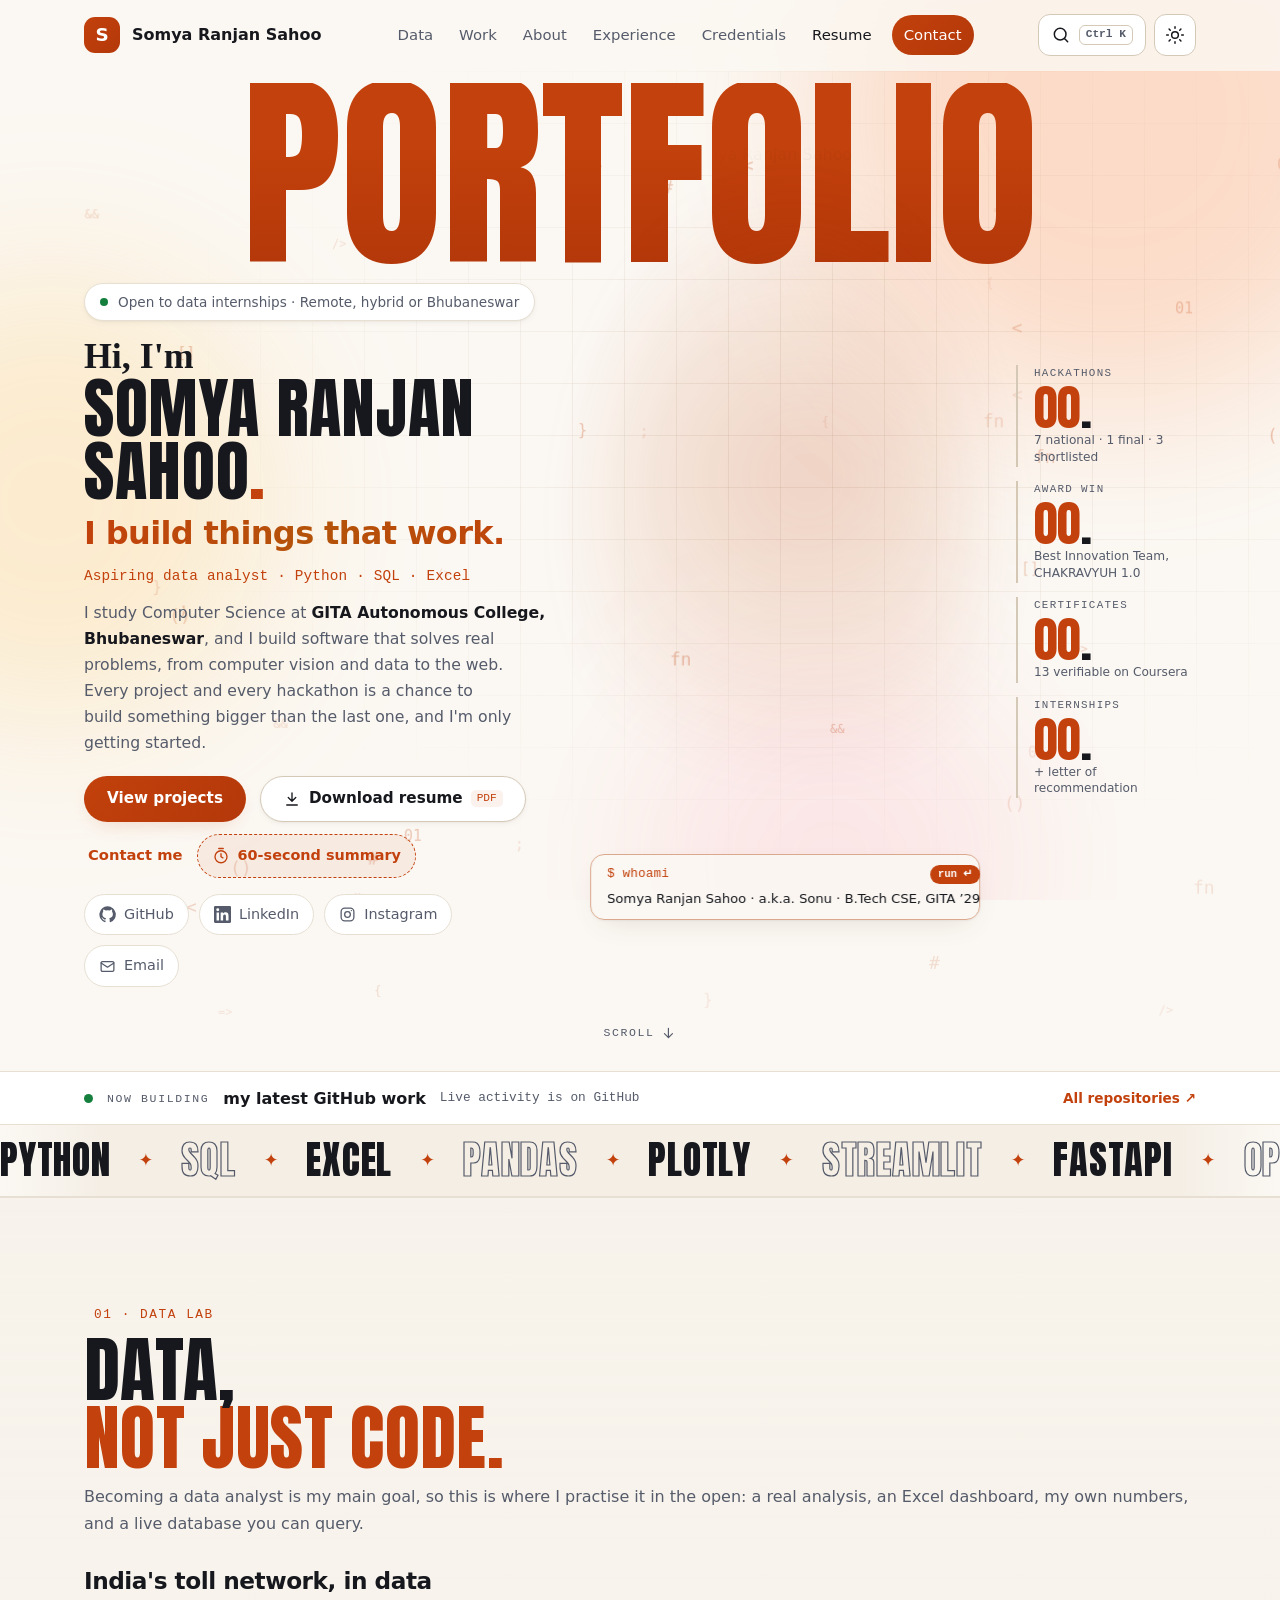
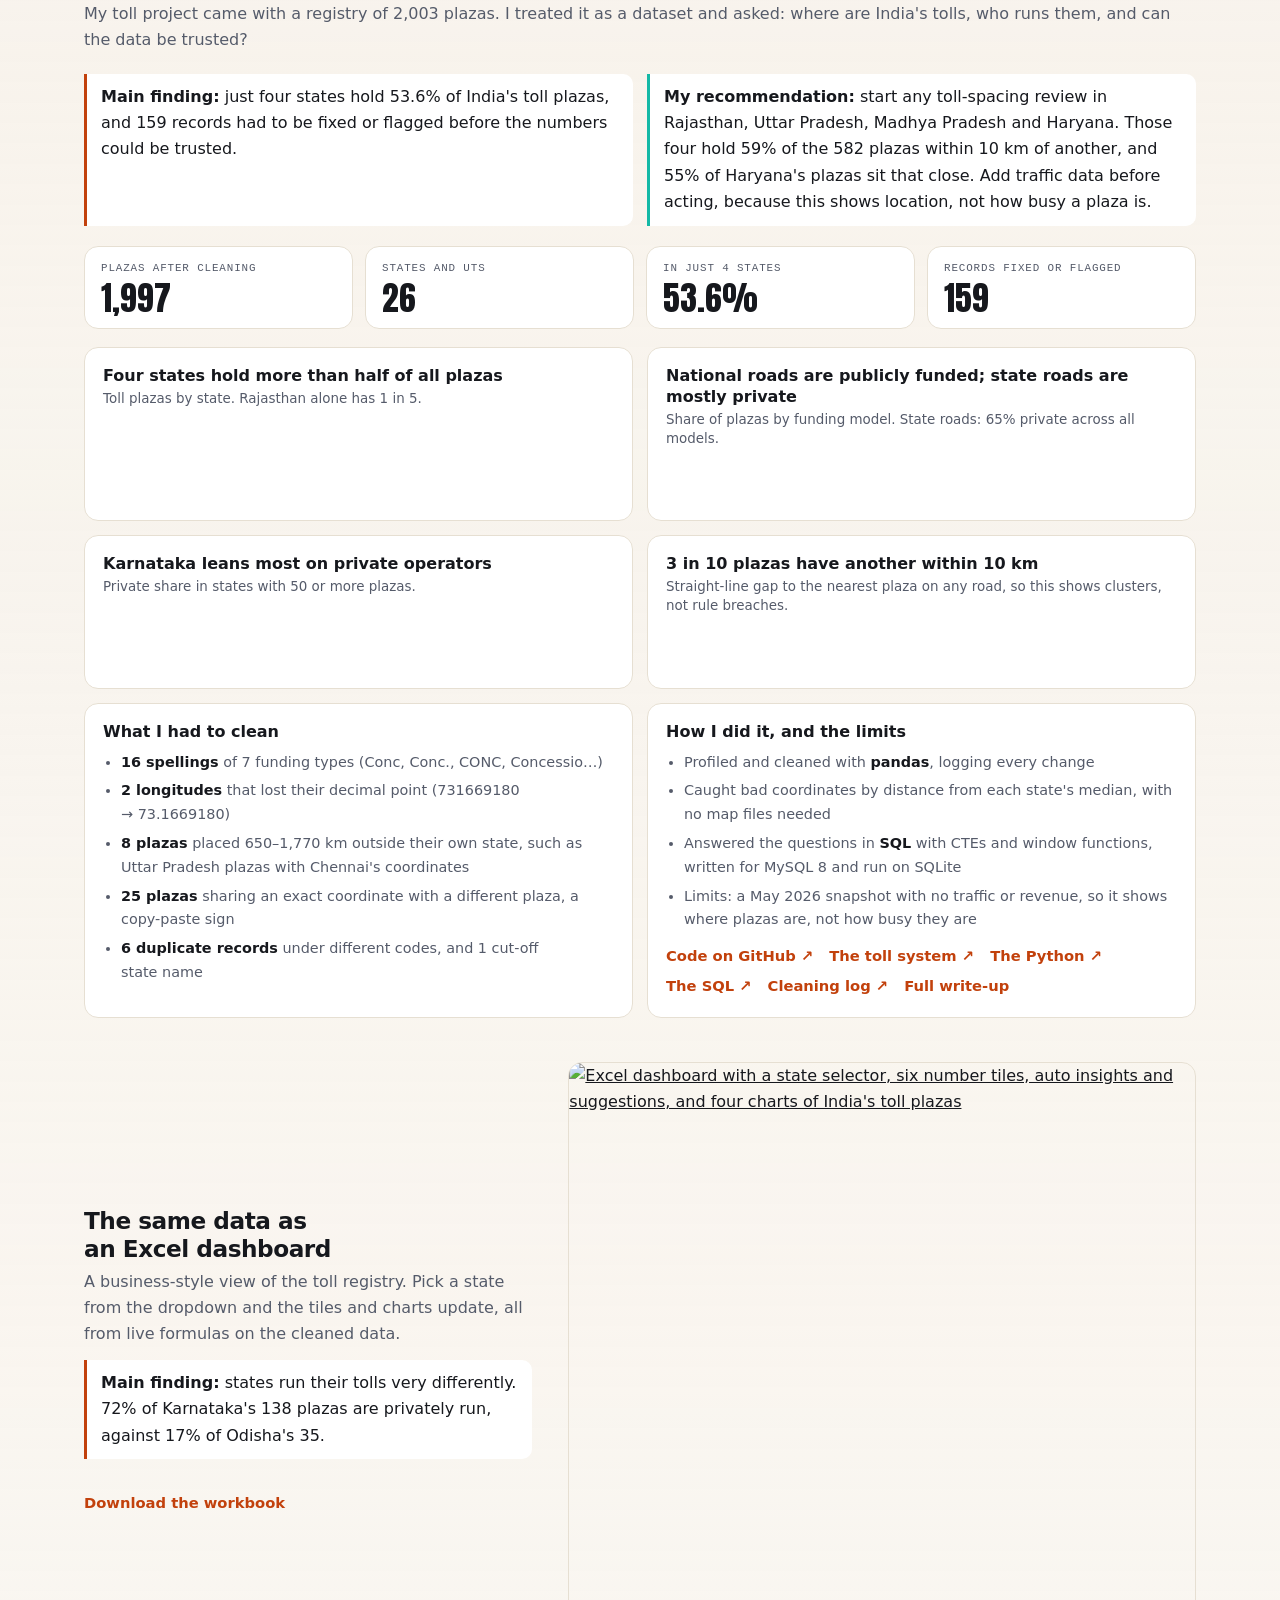
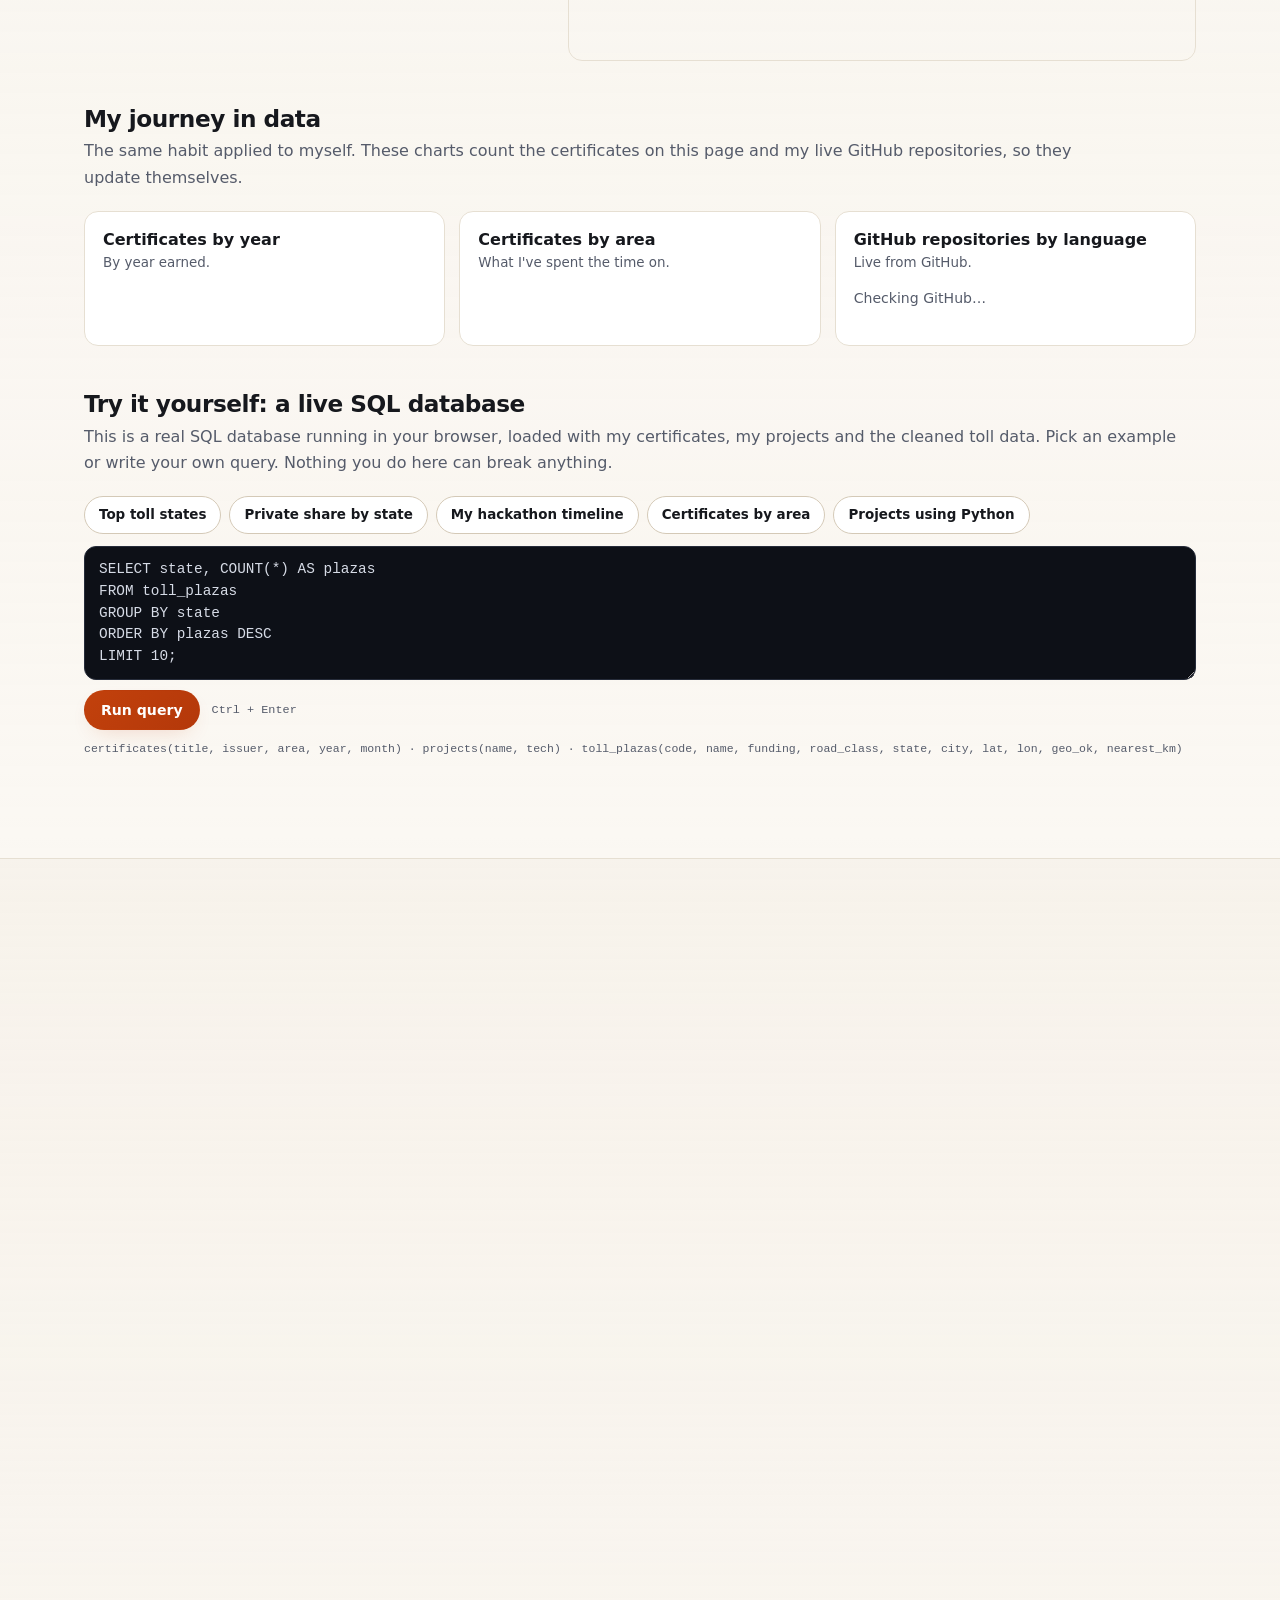
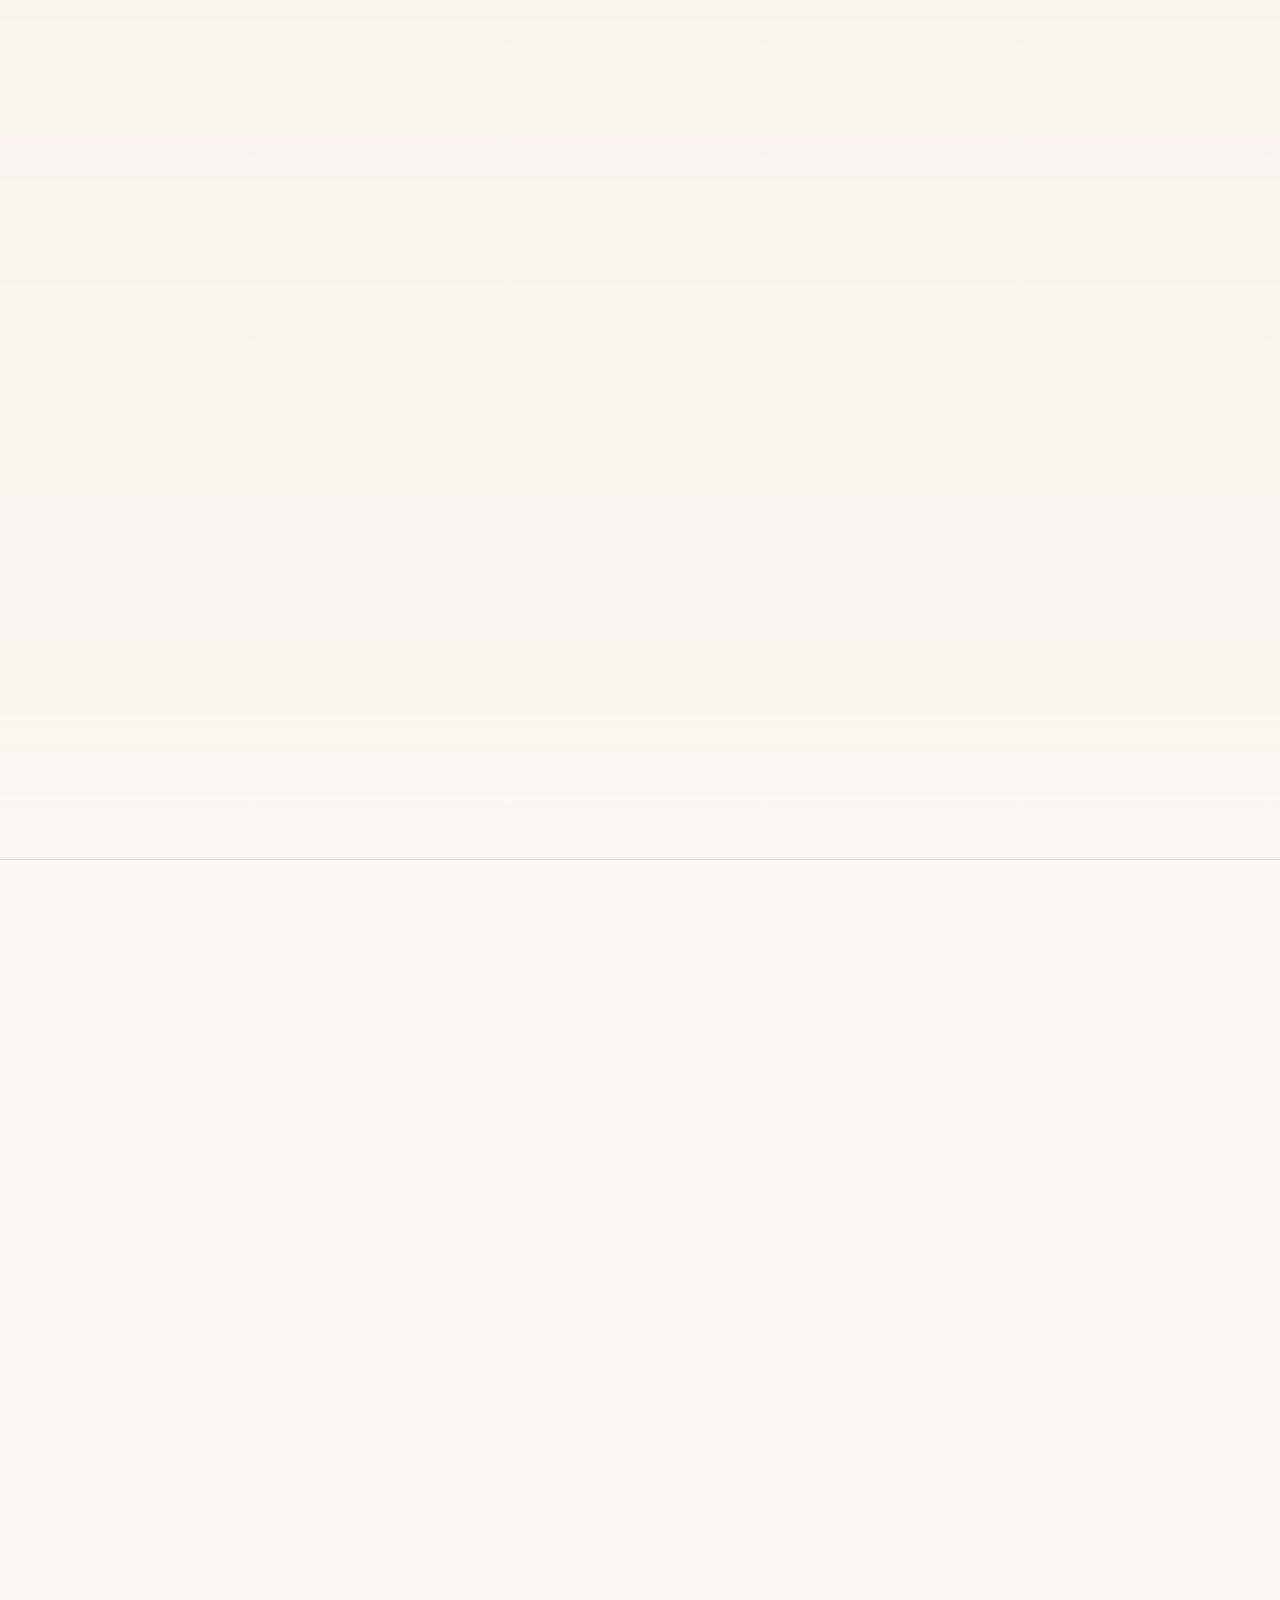
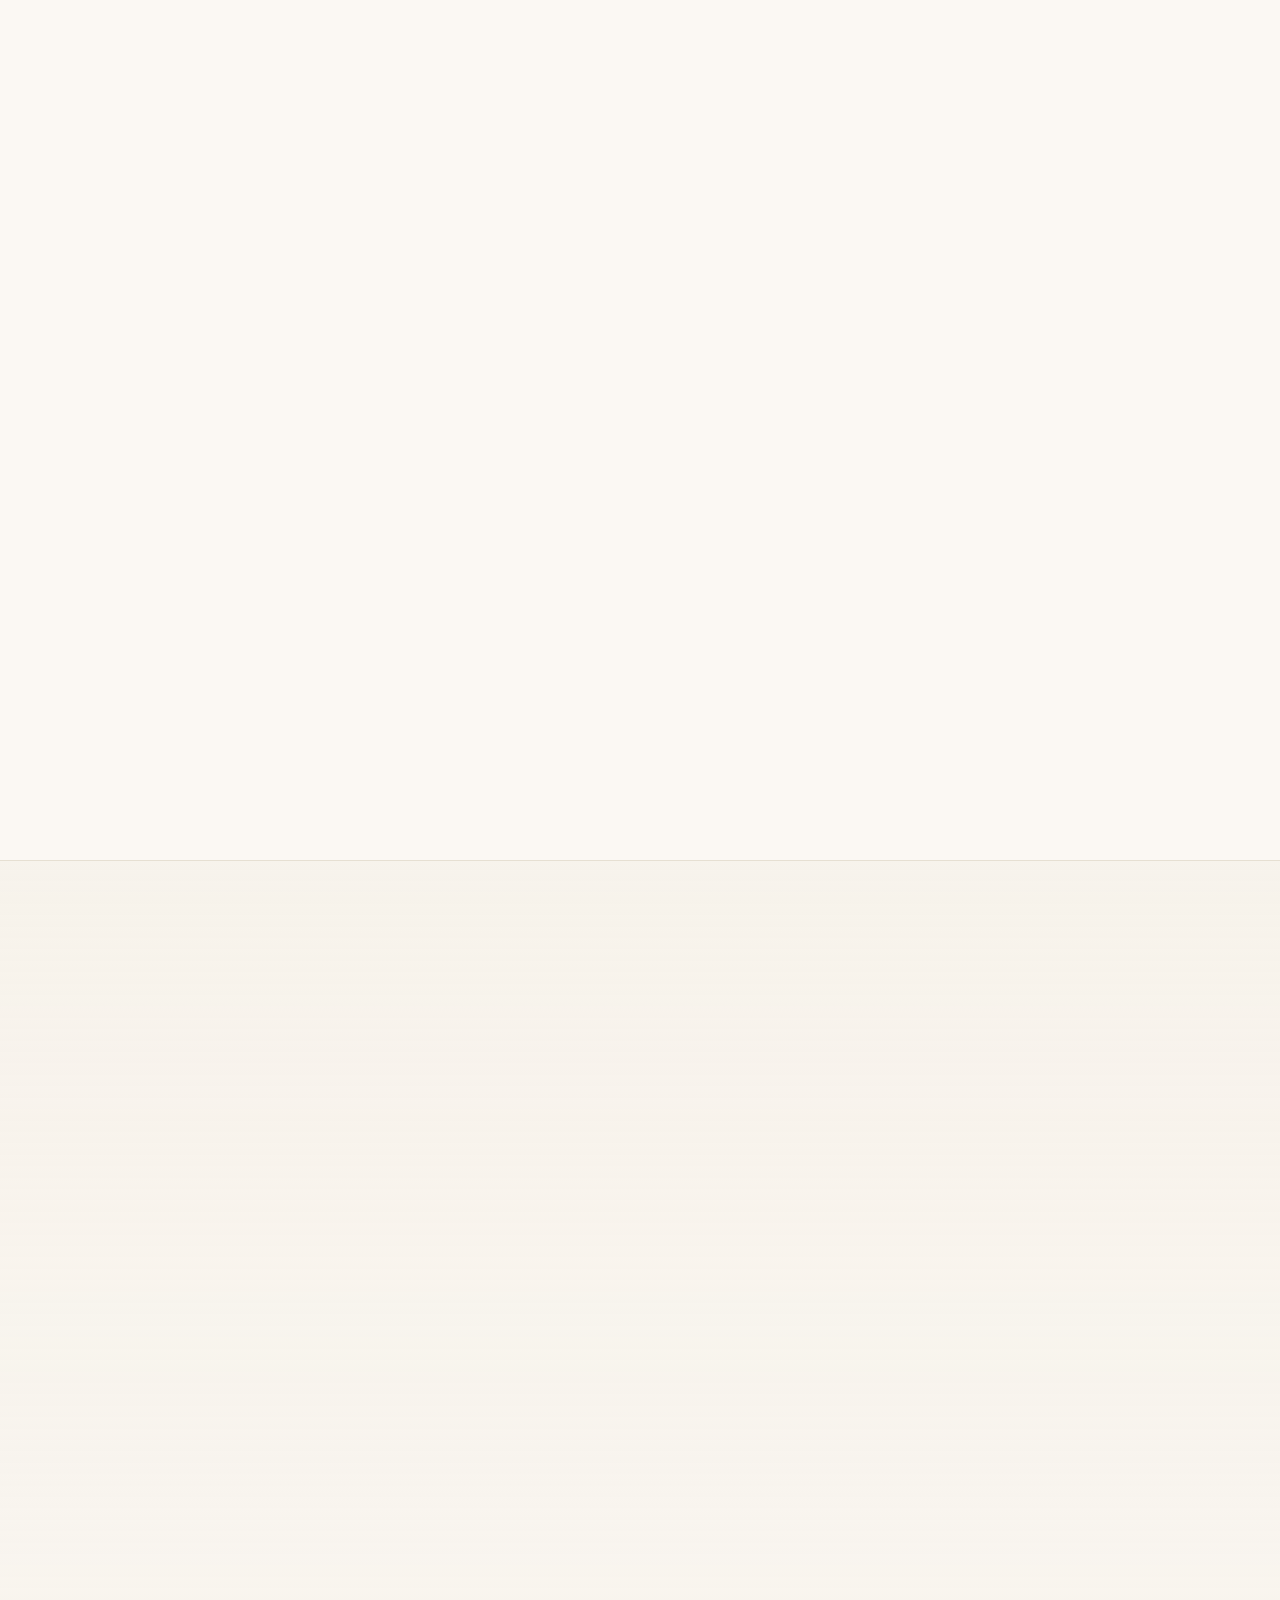
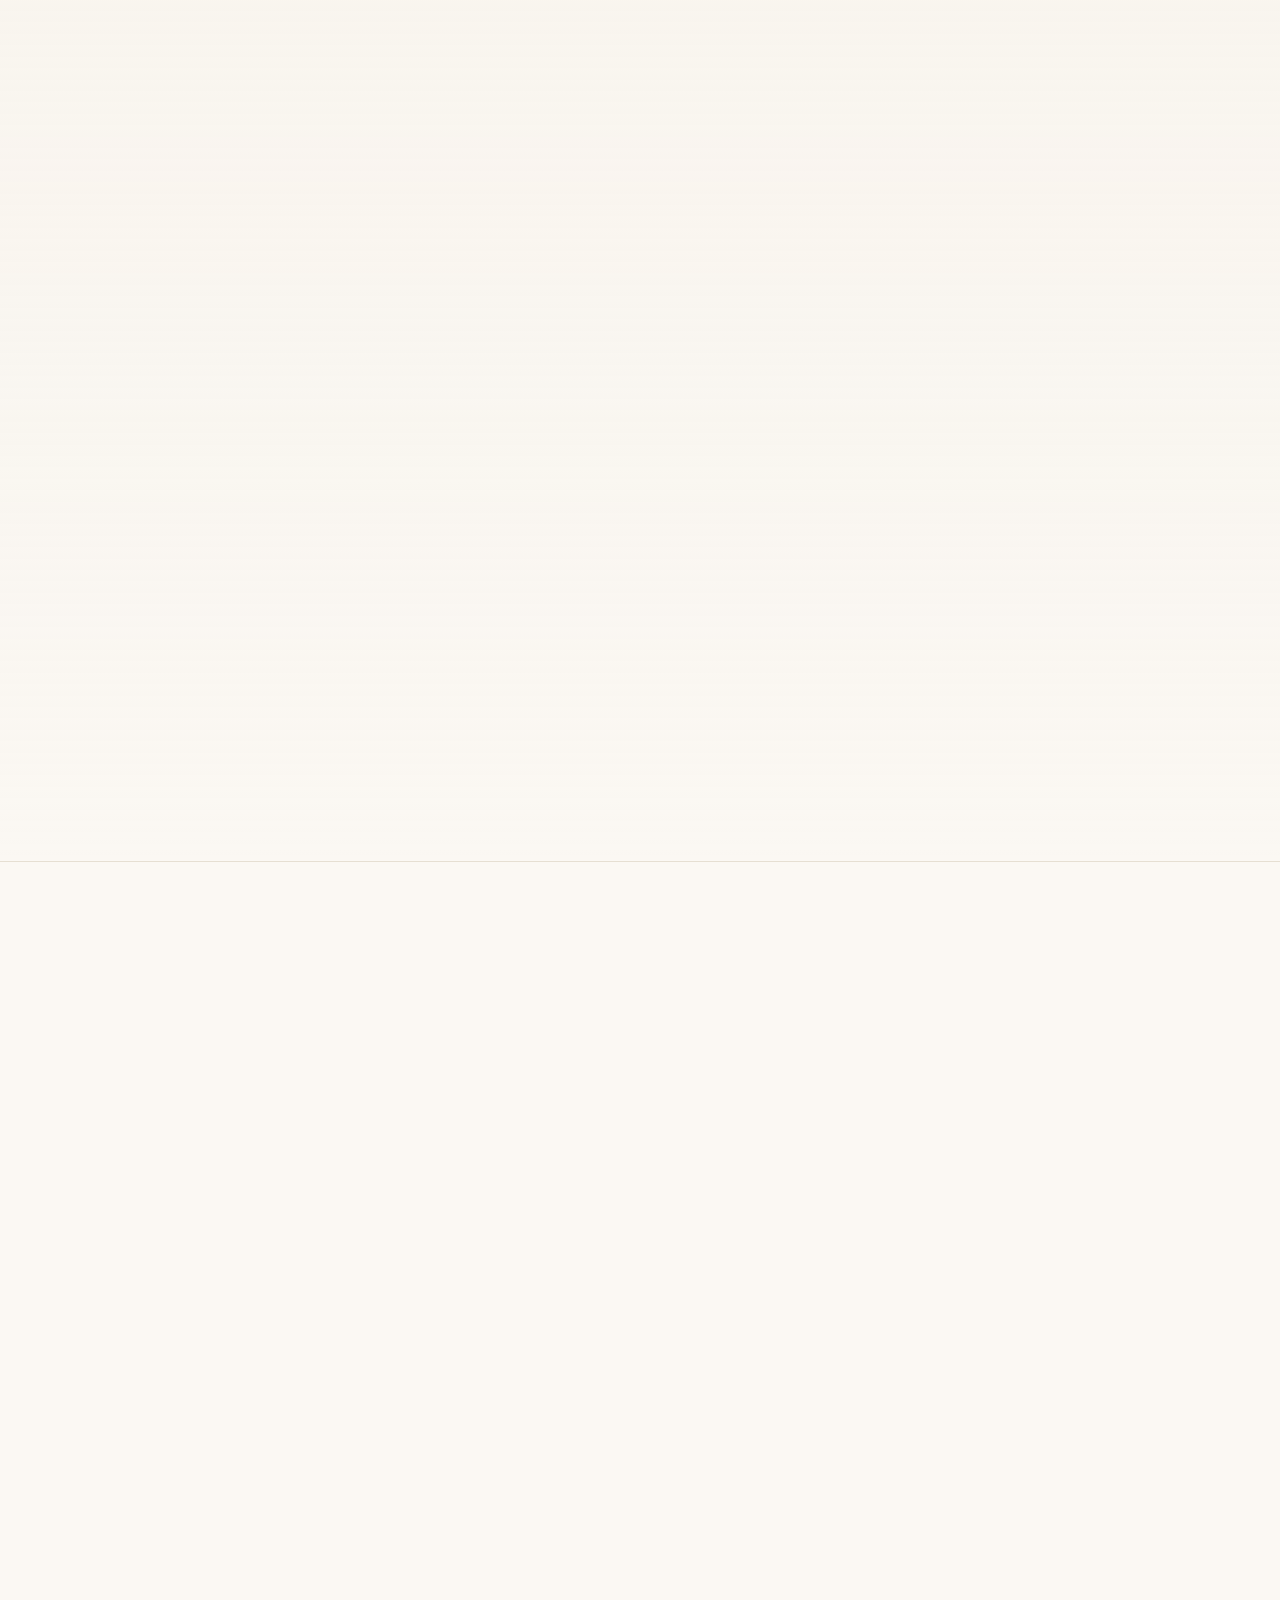
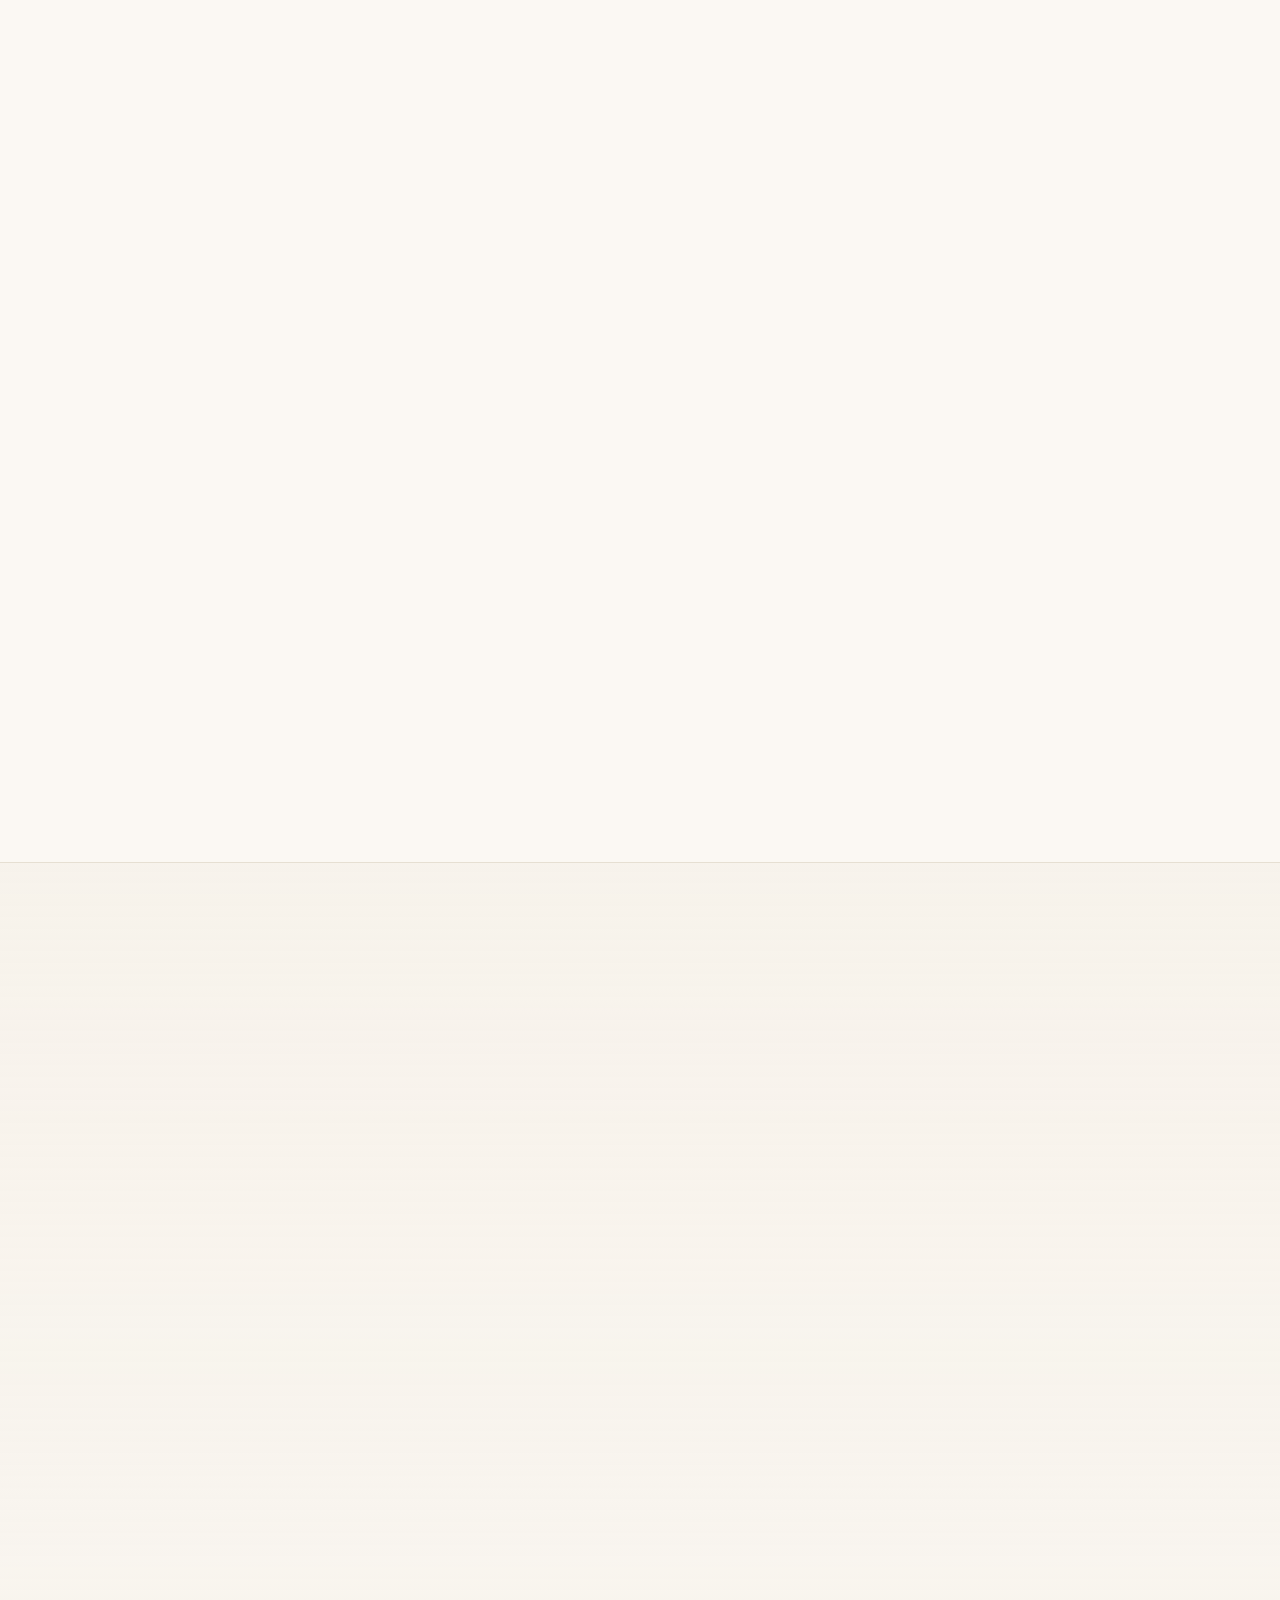
==== commit 45202d5b: "Show the new media: attendance screenshots and demo, and a screenshot mosaic with play links in Smal" ====
--- a/index.html
+++ b/index.html
@@ -41,8 +41,8 @@
   <!-- Phones paint from the inline first-screen CSS; the full stylesheet loads alongside without blocking. Wider screens wait for it as usual. -->
   <style id="critical">@font-face{font-family:Anton;src:url([data-uri]) format("woff2");font-weight:400;font-display:swap}@font-face{font-family:Poster Fallback;src:local("Roboto"),local("Roboto-Regular"),local("Arial"),local("Helvetica");size-adjust:66%;ascent-override:179%;descent-override:50%;line-gap-override:0%}@font-face{font-family:Caveat;src:url(assets/fonts/caveat.woff2) format("woff2");font-weight:600;font-display:swap}@font-face{font-family:Space Grotesk;src:url(assets/fonts/space-grotesk.woff2) format("woff2");font-weight:500 700;font-display:swap}@font-face{font-family:Space Grotesk;src:url(assets/fonts/space-grotesk-ext.woff2) format("woff2");font-weight:500 700;font-display:swap;unicode-range:U+20B9}@font-face{font-family:Inter;src:url(assets/fonts/inter.woff2) format("woff2");font-weight:400 600;font-display:swap}@font-face{font-family:Inter;src:url(assets/fonts/inter-ext.woff2) format("woff2");font-weight:400 600;font-display:swap;unicode-range:U+20B9}@font-face{font-family:JetBrains Mono;src:url(assets/fonts/jetbrains-mono.woff2) format("woff2");font-weight:400 500;font-display:swap}@media(max-width:760px){:root{--bg: #fbf8f3;--bg-alt: #f4eee5;--surface: #ffffff;--surface-2: #fdfaf6;--text: #16181d;--muted: #555b6a;--line: #e6dfd2;--line-strong: #d4c9b7;--accent: #c2410c;--accent-2: #b45309;--accent-fill: #c2410c;--accent-fill-2: #b4380a;--accent-ink: #ffffff;--accent-soft: rgba(194, 65, 12, .07);--accent-glow: rgba(194, 65, 12, .24);--ok: #15803d;--grid: rgba(120, 90, 50, .09);--blob-1: rgba(255, 140, 80, .26);--blob-2: rgba(255, 196, 92, .24);--blob-3: rgba(255, 110, 140, .12);--shadow-sm: 0 1px 2px rgba(60, 40, 20, .05), 0 2px 6px rgba(60, 40, 20, .04);--shadow: 0 1px 2px rgba(60, 40, 20, .05), 0 10px 30px -12px rgba(90, 50, 20, .16);--shadow-lg: 0 2px 4px rgba(60, 40, 20, .05), 0 22px 50px -20px rgba(120, 60, 20, .26);--nav-bg: rgba(251, 248, 243, .82);--badge-win: #854d0e;--badge-win-bg: rgba(202, 138, 4, .13);--badge-final: #6d28d9;--badge-final-bg: rgba(109, 40, 217, .1);--badge-sel: #0f766e;--badge-sel-bg: rgba(15, 118, 110, .1);--badge-part: #475569;--badge-part-bg: rgba(71, 85, 105, .1);--danger: #b91c1c;--font-display: "Space Grotesk", system-ui, sans-serif;--font-body: "Inter", system-ui, -apple-system, "Segoe UI", sans-serif;--font-mono: "JetBrains Mono", ui-monospace, Consolas, monospace;--radius: 16px;--wrap: 1160px;--ease: cubic-bezier(.22, 1, .36, 1);color-scheme:light}@media(prefers-color-scheme:dark){:root:not([data-theme=light]){--bg: #0b0d12;--bg-alt: #0f1219;--surface: #151922;--surface-2: #121620;--text: #ecebe6;--muted: #a0a5b3;--line: #242a36;--line-strong: #343c4b;--accent: #ff7a4d;--accent-2: #ffb44a;--accent-fill: #ff6a3d;--accent-fill-2: #ff8a3d;--accent-ink: #0b0d12;--accent-soft: rgba(255, 106, 61, .12);--accent-glow: rgba(255, 106, 61, .28);--ok: #3ddc84;--grid: rgba(255, 255, 255, .05);--blob-1: rgba(255, 106, 61, .18);--blob-2: rgba(255, 170, 60, .09);--blob-3: rgba(120, 90, 255, .11);--shadow-sm: 0 1px 2px rgba(0, 0, 0, .3);--shadow: 0 1px 2px rgba(0, 0, 0, .3), 0 16px 40px -16px rgba(0, 0, 0, .6);--shadow-lg: 0 2px 4px rgba(0, 0, 0, .3), 0 26px 60px -20px rgba(0, 0, 0, .75);--nav-bg: rgba(11, 13, 18, .76);--badge-win: #fcd34d;--badge-win-bg: rgba(252, 211, 77, .14);--badge-final: #c4b5fd;--badge-final-bg: rgba(196, 181, 253, .14);--badge-sel: #5eead4;--badge-sel-bg: rgba(94, 234, 212, .12);--badge-part: #cbd5e1;--badge-part-bg: rgba(203, 213, 225, .12);--danger: #f87171;color-scheme:dark}}*,*:before,*:after{box-sizing:border-box}html{scroll-padding-top:84px}body{margin:0;background:var(--bg);color:var(--text);font:400 16px/1.65 var(--font-body);-webkit-font-smoothing:antialiased;overflow-x:hidden}img{max-width:100%;height:auto;display:block}a{color:inherit}h1,h2,h3{font-family:var(--font-display);line-height:1.15;margin:0;letter-spacing:-.02em}p{margin:0 0 1em}ul,ol{margin:0;padding:0;list-style:none}svg{width:20px;height:20px;fill:none;stroke:currentColor;stroke-width:1.8;stroke-linecap:round;stroke-linejoin:round;flex:none}::selection{background:var(--accent-fill);color:var(--accent-ink)}:focus-visible{outline:3px solid var(--accent);outline-offset:3px;border-radius:6px}.wrap{width:100%;max-width:var(--wrap);margin:0 auto;padding:0 24px}.mono{font-family:var(--font-mono);font-size:.82rem;letter-spacing:0}.sr-only{position:absolute;width:1px;height:1px;padding:0;margin:-1px;overflow:hidden;clip:rect(0 0 0 0);white-space:nowrap;border:0}.grad{background:linear-gradient(100deg,var(--accent) 0%,var(--accent-2) 50%,var(--accent) 100%);-webkit-background-clip:text;background-clip:text;color:transparent}.skip{position:absolute;left:-999px;top:8px;background:var(--accent-fill);color:var(--accent-ink);padding:10px 16px;border-radius:8px;z-index:100;font-weight:600}.skip:focus{left:8px}.ambient{position:fixed;inset:0;z-index:-1;pointer-events:none;overflow:hidden}.ambient span{position:absolute;border-radius:50%;filter:blur(80px)}.ambient span:nth-child(1){width:46vw;height:46vw;top:-14vw;right:-10vw;background:var(--blob-1)}.ambient span:nth-child(2){width:36vw;height:36vw;top:30vh;left:-14vw;background:var(--blob-2)}.ambient span:nth-child(3){width:30vw;height:30vw;bottom:-12vw;right:20vw;background:var(--blob-3)}.progress{position:fixed;top:0;left:0;right:0;height:3px;z-index:70;pointer-events:none;background:linear-gradient(90deg,var(--accent-fill),var(--accent-2));transform-origin:0 50%;transform:scaleX(0)}.btn{position:relative;overflow:hidden;isolation:isolate;display:inline-flex;align-items:center;justify-content:center;gap:8px;min-height:46px;padding:12px 22px;border-radius:999px;border:1px solid transparent;font:600 .95rem/1 var(--font-body);text-decoration:none;cursor:pointer;transition:transform .3s var(--ease),box-shadow .3s ease,background .25s ease,border-color .25s ease,color .25s ease}.btn svg{width:18px;height:18px}.btn--primary{background:linear-gradient(135deg,var(--accent-fill),var(--accent-fill-2));color:var(--accent-ink);box-shadow:0 8px 22px -10px var(--accent-glow)}.btn--primary:after{content:"";position:absolute;inset:0;z-index:-1;background:linear-gradient(110deg,transparent 30%,rgba(255,255,255,.35) 50%,transparent 70%);transform:translate(-120%);transition:transform .7s var(--ease)}.btn--primary:hover{transform:translateY(-2px);box-shadow:0 14px 30px -10px var(--accent-glow)}.btn--primary:hover:after{transform:translate(120%)}.btn--ghost{background:var(--surface);color:var(--text);border-color:var(--line-strong);box-shadow:var(--shadow-sm)}.btn--ghost:hover{transform:translateY(-2px);border-color:var(--accent);color:var(--accent)}.btn:active{transform:translateY(0) scale(.98)}.btn__meta{font:500 .7rem/1 var(--font-mono);padding:3px 6px;border-radius:5px;background:var(--accent-soft);color:var(--accent)}.link{color:var(--accent);text-decoration:underline;text-decoration-color:transparent;text-underline-offset:4px;text-decoration-thickness:1.5px;font-weight:600;font-size:.92rem;transition:text-decoration-color .25s ease}.link:hover{text-decoration-color:currentColor}.icon-btn{width:42px;height:42px;display:inline-grid;place-items:center;border-radius:12px;border:1px solid var(--line-strong);background:var(--surface);color:var(--text);cursor:pointer;transition:border-color .2s ease,color .2s ease}.icon-btn:hover{border-color:var(--accent);color:var(--accent)}.nav{position:sticky;top:0;z-index:50;background:var(--nav-bg);backdrop-filter:saturate(1.5) blur(14px);-webkit-backdrop-filter:saturate(1.5) blur(14px);border-bottom:1px solid transparent;transition:border-color .3s ease,box-shadow .3s ease}.nav__inner{display:flex;align-items:center;justify-content:space-between;height:70px;gap:16px;transition:height .3s var(--ease)}.brand{display:flex;align-items:center;gap:12px;text-decoration:none;font-weight:600}.brand__mark{width:36px;height:36px;border-radius:11px;display:grid;place-items:center;background:linear-gradient(135deg,var(--accent-fill),var(--accent-fill-2));color:var(--accent-ink);font:700 1.15rem/1 var(--font-display);transition:transform .4s var(--ease),border-radius .4s ease}.brand:hover .brand__mark{transform:rotate(-8deg);border-radius:50%}.brand__name{font-family:var(--font-display)}.brand:hover .brand__name{color:var(--accent)}.nav__links{display:flex;align-items:center;gap:2px}.nav__links a{text-decoration:none;padding:8px 12px;border-radius:999px;color:var(--muted);font-weight:500;font-size:.93rem;transition:color .2s ease,background .2s ease}.nav__links a:hover{color:var(--text);background:var(--accent-soft)}.nav__links .nav__resume{color:var(--text)}.nav__links .nav__cta{color:var(--accent-ink);background:linear-gradient(135deg,var(--accent-fill),var(--accent-fill-2));margin-left:6px}.nav__links .nav__cta:hover,.nav__links .nav__cta.active{color:var(--accent-ink);background:linear-gradient(135deg,var(--accent-fill),var(--accent-fill-2));filter:brightness(1.06)}.nav__tools{display:flex;gap:8px}.menu-btn,.i-moon{display:none}@media(prefers-color-scheme:dark){:root:not([data-theme=light]) .i-sun{display:none}:root:not([data-theme=light]) .i-moon{display:block}}.hero{padding:80px 0 60px;position:relative}.hero:before{content:"";position:absolute;inset:0;z-index:-1;pointer-events:none;background-image:linear-gradient(var(--grid) 1px,transparent 1px),linear-gradient(90deg,var(--grid) 1px,transparent 1px);background-size:52px 52px;mask-image:radial-gradient(ellipse 75% 65% at 65% 35%,#000 15%,transparent 72%);-webkit-mask-image:radial-gradient(ellipse 75% 65% at 65% 35%,#000 15%,transparent 72%)}.status{display:inline-flex;align-items:center;gap:10px;padding:7px 15px;border-radius:999px;border:1px solid var(--line);background:var(--surface);font-size:.85rem;font-weight:500;color:var(--muted);margin-bottom:18px;box-shadow:var(--shadow-sm)}.dot{position:relative;width:8px;height:8px;border-radius:50%;background:var(--ok)}.dot:after{content:"";position:absolute;inset:-4px;border-radius:50%;border:2px solid var(--ok);opacity:0}.role{font:500 .9rem/1.4 var(--font-mono);color:var(--accent);margin-bottom:14px;letter-spacing:.01em}.hero h1{font-size:clamp(2.4rem,5.6vw,4.2rem);margin-bottom:22px;letter-spacing:-.035em}.hero h1 .line{display:block}.lede{font-size:1.1rem;color:var(--muted);max-width:60ch}.lede strong{color:var(--text);font-weight:600}.hero__cta{display:flex;flex-wrap:wrap;align-items:center;gap:12px 14px;margin:30px 0 26px}.hero__contact{margin-left:4px}.socials{display:flex;flex-wrap:wrap;gap:10px}.socials a{display:inline-flex;align-items:center;gap:8px;text-decoration:none;color:var(--muted);font-weight:500;font-size:.9rem;padding:8px 14px;border-radius:999px;border:1px solid var(--line);background:var(--surface);transition:color .2s ease,border-color .2s ease,transform .3s var(--ease)}.socials a:hover{color:var(--accent);border-color:var(--accent);transform:translateY(-2px)}.socials svg{width:17px;height:17px}@media(prefers-reduced-motion:no-preference){html{scroll-behavior:smooth}.js .enter{opacity:0;transform:translateY(18px);animation:enter .8s var(--ease) forwards}.js .d1{animation-delay:.05s}.js .d2{animation-delay:.15s}.js .d3{animation-delay:.27s}.js .d4{animation-delay:.38s}.js .d5{animation-delay:.48s}.js .d6{animation-delay:.58s}.dot:after{animation:ping 2.2s cubic-bezier(0,0,.2,1) infinite}.ambient span:nth-child(1){animation:drift1 24s ease-in-out infinite alternate}.ambient span:nth-child(2){animation:drift2 28s ease-in-out infinite alternate}}@media(prefers-reduced-motion:reduce){.lift,.lift:hover,.btn:hover,.socials a:hover,.to-top:hover{transform:none!important}}@media(max-width:1100px){.nav__links a{padding:8px 9px;font-size:.9rem}}@media(max-width:960px){.menu-btn{display:inline-grid}.nav__links{position:absolute;top:100%;left:0;right:0;flex-direction:column;align-items:stretch;gap:2px;padding:10px 16px 18px;background:var(--bg);border-bottom:1px solid var(--line);box-shadow:0 20px 40px -20px #00000059;opacity:0;visibility:hidden;transform:translateY(-8px);transition:opacity .2s ease,transform .3s var(--ease),visibility 0s linear .2s}.nav__links a{padding:13px 12px;border-radius:12px;font-size:1rem}.nav__links .nav__cta{margin:8px 0 0;text-align:center}}.ambient span{animation:none!important;filter:blur(60px)}.nav{backdrop-filter:none;-webkit-backdrop-filter:none;background:var(--bg)}.wrap{padding:0 16px}.brand__name{font-size:.98rem}.hero{padding:36px 0 44px}.hero__cta .btn{flex:1 1 auto}@media(max-width:420px){.nav__tools{gap:4px}.nav__tools .icon-btn{width:44px;height:44px}.brand{gap:9px}.brand__name{font-size:.92rem}}a,button,summary,label,.filter{touch-action:manipulation}h1,h2,h3{text-wrap:balance}p,li,dd{text-wrap:pretty}.icon-btn:active,.filter:active,.to-top:active{transform:scale(.94)}.icon-btn,.filter{transition:transform .12s ease,border-color .2s ease,color .2s ease,background .2s ease}@media(pointer:coarse){.more .link,.case__links .link,.card>.link,.cert-list li>.link,.contact__links a,.footer__links a,.hero__contact,.about__evidence .link,.email-box__addr,.mini a,.section__head--row>.link{display:inline-flex;align-items:center;min-height:44px}}@media(max-width:380px){.nav__tools{gap:2px}.brand{gap:8px}.brand__name{font-size:.84rem}}@media(max-width:340px){.brand__name{display:none}}.stage{--word: clamp(4.4rem, 17vw, 15rem);position:relative;padding:0 0 84px;overflow:hidden;min-height:min(calc(100svh - 70px),1040px)}.stage__word{position:absolute;left:50%;top:18px;z-index:0;display:flex;white-space:nowrap;transform:translate(-50%,var(--py, 0px));font:700 var(--word)/.82 var(--font-display);letter-spacing:-.05em;pointer-events:none;user-select:none}.stage__word span{display:inline-block;background:linear-gradient(180deg,var(--accent-fill) 20%,var(--accent-fill-2) 100%);-webkit-background-clip:text;background-clip:text;color:transparent}.stage__grid{position:relative;z-index:1;display:grid;align-items:end;grid-template-columns:minmax(0,1.1fr) minmax(0,.95fr) 180px;gap:28px}.stage__text{padding-top:calc(var(--word) * .82 + 54px)}.stage h1{font-size:inherit;margin:0 0 14px;letter-spacing:normal}.stage__hello{display:block;font:500 clamp(1.1rem,1.8vw,1.45rem)/1.2 var(--font-display);color:var(--muted);margin-bottom:6px}.stage__name{display:block;font:700 clamp(2.2rem,4.3vw,3.7rem)/1 var(--font-display);letter-spacing:-.04em;text-transform:uppercase}.stage h1 .line.grad{display:block;margin-top:12px;font-size:clamp(1.35rem,2.5vw,2.1rem);letter-spacing:-.02em}.stage .role{margin:0 0 14px}@media(max-width:480px){.stage .role{font-size:clamp(.68rem,3.45vw,.9rem);letter-spacing:0}}.stage .lede{font-size:1.02rem;max-width:54ch}.stage .hero__cta{margin:24px 0 20px}.stage__portrait{position:relative;margin:0;height:clamp(440px,62vw,720px);align-self:end}.stage__portrait img{position:relative;z-index:1;width:100%;height:100%;object-fit:cover;object-position:50% 30%;-webkit-mask-image:linear-gradient(to bottom,#000 68%,transparent 98%),radial-gradient(ellipse 72% 80% at 50% 40%,#000 52%,transparent 82%);-webkit-mask-composite:source-in;mask-image:linear-gradient(to bottom,#000 68%,transparent 98%),radial-gradient(ellipse 72% 80% at 50% 40%,#000 52%,transparent 82%);mask-composite:intersect}.stage__glow{position:absolute;inset:12% 8% 6%;z-index:0;border-radius:50%;background:radial-gradient(circle at 50% 40%,var(--accent-glow),transparent 68%);filter:blur(30px)}.stage__tag{position:absolute;z-index:2;left:50%;bottom:7%;transform:translate(-50%);width:max-content;max-width:94%;padding:9px 14px;border-radius:999px;font-size:.8rem;text-align:center;background:var(--nav-bg);border:1px solid var(--line);box-shadow:var(--shadow);backdrop-filter:blur(10px);-webkit-backdrop-filter:blur(10px)}.stage__tag .mono{color:var(--accent);margin-right:6px}@media(max-width:1100px){.stage__tag{width:auto;left:8px;right:8px;transform:none;max-width:none}.stage__tag *{min-width:0;white-space:normal}}.stage__rail{margin:0;display:grid;gap:14px;align-self:center;padding-top:calc(var(--word) * .5)}.stage__rail>div{padding:2px 0 2px 16px;border-left:2px solid var(--line-strong);transition:border-color .3s ease}.stage__rail>div:hover{border-color:var(--accent-fill)}.stage__rail dt{font:500 .68rem/1.2 var(--font-mono);text-transform:uppercase;letter-spacing:.12em;color:var(--muted)}.stage__rail dd{margin:0}.stage__rail .count{display:block;font:700 2.6rem/1.05 var(--font-display);font-variant-numeric:tabular-nums;letter-spacing:-.03em;background:linear-gradient(135deg,var(--text),var(--accent));-webkit-background-clip:text;background-clip:text;color:transparent}.stage__sub{font-size:.76rem;color:var(--muted);line-height:1.35}.stage__scroll{position:absolute;left:50%;bottom:20px;transform:translate(-50%);z-index:2;display:inline-flex;align-items:center;gap:6px;font:500 .72rem/1 var(--font-mono);letter-spacing:.14em;text-transform:uppercase;color:var(--muted);text-decoration:none;padding:10px}.stage__scroll svg{width:16px;height:16px}.stage__scroll:hover{color:var(--accent)}.js .d7{animation-delay:.68s}.js .d8{animation-delay:.78s}@media(prefers-reduced-motion:no-preference){.js .stage__word span{opacity:0;transform:translateY(40%);animation:wordRise 1s var(--ease) forwards;animation-delay:calc(.05s + var(--i) * 55ms)}.stage__scroll svg{animation:bob 1.8s ease-in-out infinite}}@media(max-width:1100px){.stage__grid{grid-template-columns:minmax(0,1.1fr) minmax(0,.9fr)}.stage__rail{grid-column:1 / -1;grid-template-columns:repeat(4,1fr);padding-top:8px;align-self:start}}.stage{--word: 21vw;min-height:0;padding-bottom:64px}.stage__word{top:10px}.stage__grid{grid-template-columns:1fr;gap:22px;padding-top:calc(var(--word) * .82 * .45)}.stage__portrait{order:-1;height:clamp(320px,100vw,430px);width:min(84vw,340px);justify-self:center}.stage__rail{grid-template-columns:repeat(2,1fr);gap:16px 14px}.stage__rail .count{font-size:2.1rem}.stage__tag{font-size:.72rem;bottom:4%}.stage{--word: clamp(5.4rem, 22vw, 20rem);--font-poster: "Anton", "Impact", "Poster Fallback", sans-serif}.stage__word{font-family:var(--font-poster);font-weight:400;letter-spacing:-.005em;line-height:.86;top:12px}.stage__word span{background:linear-gradient(180deg,var(--accent-fill) 35%,var(--accent-fill-2) 100%);-webkit-background-clip:text;background-clip:text}.stage__text{padding-top:calc(var(--word) * .86 + 34px)}.stage__hello{font:600 clamp(1.7rem,2.8vw,2.4rem)/1 "Caveat","Segoe Script",cursive;color:var(--text);margin-bottom:2px}.stage__name{font-family:var(--font-poster);font-weight:400;letter-spacing:.01em;line-height:.95;font-size:clamp(2.7rem,5.2vw,4.6rem)}.accent-dot{color:var(--accent)}.stage__rail .count{font-family:var(--font-poster);font-weight:400;font-size:3rem;letter-spacing:.01em;line-height:1;background:none;color:var(--accent);-webkit-text-fill-color:currentColor}.stage__rail .count:after{content:".";color:var(--text)}.stage__rail dt{margin-bottom:4px}.stage__grid{padding-top:calc(var(--word) * .86 * .5)}.stage__rail .count{font-size:2.4rem}.stage__word span:nth-child(1){--i: 0}.stage__word span:nth-child(2){--i: 1}.stage__word span:nth-child(3){--i: 2}.stage__word span:nth-child(4){--i: 3}.stage__word span:nth-child(5){--i: 4}.stage__word span:nth-child(6){--i: 5}.stage__word span:nth-child(7){--i: 6}.stage__word span:nth-child(8){--i: 7}.stage__word span:nth-child(9){--i: 8}.stage{--word: clamp(5.4rem, 16.5vw, 15rem)}.stage__text{padding-top:calc(var(--word) * .86 + 30px)}.stage__portrait{height:clamp(520px,66vw,860px);margin-top:calc(var(--word) * -.62)}.stage__portrait img{object-position:62% 26%;filter:grayscale(1) contrast(1.18) brightness(.82);transition:filter .9s var(--ease),transform 1.2s var(--ease);-webkit-mask-image:linear-gradient(to bottom,#000 62%,transparent 96%),radial-gradient(ellipse 58% 66% at 56% 42%,#000 42%,transparent 74%);mask-image:linear-gradient(to bottom,#000 62%,transparent 96%),radial-gradient(ellipse 58% 66% at 56% 42%,#000 42%,transparent 74%)}.stage__portrait:hover img{filter:none;transform:scale(1.015)}.stage__glow{inset:6% 4% 10%;background:radial-gradient(circle at 56% 40%,var(--accent-glow),transparent 64%);filter:blur(40px);opacity:.9}.stage__portrait:after{content:"";position:absolute;left:18%;right:18%;bottom:14%;height:1px;z-index:2;background:linear-gradient(90deg,transparent,var(--accent-fill),transparent);opacity:.7}.stage__tag{bottom:9%}.stage .lede{font-size:.98rem}.stage .hero__cta{margin:20px 0 16px}@media(max-width:1100px){.stage__portrait{margin-top:calc(var(--word) * -.5);height:clamp(480px,70vw,700px)}}.stage{--word: 24vw}.stage__text{padding-top:0}.stage__grid{padding-top:calc(var(--word) * .86 * .42)}.stage__portrait{margin-top:0;height:clamp(320px,98vw,420px);width:min(88vw,360px)}.stage__portrait img{-webkit-mask-image:linear-gradient(to bottom,#000 60%,transparent 95%),radial-gradient(ellipse 62% 70% at 56% 44%,#000 44%,transparent 76%);mask-image:linear-gradient(to bottom,#000 60%,transparent 95%),radial-gradient(ellipse 62% 70% at 56% 44%,#000 44%,transparent 76%)}.stage__tag{bottom:4%}.stage__portrait:after{content:none}.stage__portrait img{-webkit-mask-image:linear-gradient(to bottom,transparent 0%,#000 24%,#000 62%,transparent 96%),radial-gradient(ellipse 60% 70% at 56% 46%,#000 44%,transparent 76%);mask-image:linear-gradient(to bottom,transparent 0%,#000 24%,#000 62%,transparent 96%),radial-gradient(ellipse 60% 70% at 56% 46%,#000 44%,transparent 76%)}.stage__tag{border-color:color-mix(in srgb,var(--accent-fill) 35%,var(--line))}.stage__portrait img{-webkit-mask-image:linear-gradient(to bottom,transparent 0%,#000 22%,#000 60%,transparent 95%),radial-gradient(ellipse 64% 72% at 56% 46%,#000 46%,transparent 78%);mask-image:linear-gradient(to bottom,transparent 0%,#000 22%,#000 60%,transparent 95%),radial-gradient(ellipse 64% 72% at 56% 46%,#000 46%,transparent 78%)}.stage__tag{font-size:.7rem;padding:7px 12px;max-width:92%}.stage__tag{white-space:nowrap;font-size:.68rem}.hero__cta .btn--primary{transition:transform .2s var(--ease),box-shadow .2s ease,filter .2s ease}:root{--font-poster: "Anton", "Impact", "Poster Fallback", sans-serif;--gold: #b45309;--gold-bg: rgba(202, 138, 4, .14)}@media(prefers-color-scheme:dark){:root:not([data-theme=light]){--gold: #fbbf24;--gold-bg: rgba(251, 191, 36, .14)}}.tabbar{display:none}:root[data-device=phone] .tabbar,:root[data-device=tablet] .tabbar{display:flex;position:fixed;z-index:70;justify-content:space-around;align-items:stretch;background:color-mix(in srgb,var(--surface) 88%,transparent);border:1px solid var(--line);backdrop-filter:blur(16px) saturate(1.4);-webkit-backdrop-filter:blur(16px) saturate(1.4);box-shadow:0 -8px 30px -18px #00000073}.tabbar a{position:relative;display:flex;flex-direction:column;align-items:center;justify-content:center;gap:3px;min-width:44px;min-height:48px;padding:6px 4px;text-decoration:none;color:var(--muted);font:600 .66rem/1 var(--font-body);letter-spacing:.02em;transition:color .2s ease}.tabbar svg{width:22px;height:22px;transition:transform .25s var(--ease)}.tabbar a:active svg{transform:scale(.9)}:root[data-device=phone] .tabbar{left:0;right:0;bottom:0;padding:4px 6px calc(4px + env(safe-area-inset-bottom));border-width:1px 0 0;border-radius:18px 18px 0 0}:root[data-device=phone] .tabbar a[data-tab=resume]{display:none}:root[data-device=phone] .tabbar a{flex:1}:root[data-device=phone] .menu-btn,:root[data-device=phone] .nav__links{display:none!important}:root[data-device=phone] body{padding-bottom:calc(64px + env(safe-area-inset-bottom))}.magnetic{transition:translate .25s var(--ease)}@media(prefers-color-scheme:light){:root:not([data-theme=dark]) .stage__portrait img{mix-blend-mode:multiply;filter:grayscale(1) contrast(1.25) brightness(1.18)}}:root[data-touch="1"] .cmdk-btn__k{display:none!important}.stage__tag{padding:0}.tag__btn{display:inline-flex;align-items:center;gap:4px;padding:9px 14px;border:0;border-radius:inherit;background:none;color:inherit;font:inherit;cursor:pointer;text-align:center}.tag__run{margin-left:8px;padding:2px 8px;border-radius:999px;font:600 .66rem/1.4 var(--font-mono);color:var(--accent-ink);background:var(--accent-fill)}.tag__btn:hover .tag__run{filter:brightness(1.08)}@media(prefers-reduced-motion:no-preference){.tag__run{animation:pulseRun 2.4s ease-in-out infinite}}.cmdk-btn{position:relative}.cmdk-btn__k{display:none}.qv-btn{display:inline-flex;align-items:center;gap:8px;min-height:44px;padding:0 14px;border-radius:999px;cursor:pointer;border:1px dashed var(--accent-fill);background:var(--accent-soft);color:var(--accent);font:600 .9rem/1 var(--font-body);transition:background .2s ease,transform .12s ease}.qv-btn svg{width:18px;height:18px}.qv-btn:hover{background:color-mix(in srgb,var(--accent-fill) 18%,transparent)}.qv-btn:active{transform:scale(.96)}body{background-color:var(--page-bg, var(--bg));transition:background-color 1s ease}.tag__btn{display:inline-block;white-space:nowrap;line-height:1.4}.tag__run{display:inline-block;vertical-align:1px}.tag__btn{white-space:normal}.ambient span{will-change:transform}@media(prefers-reduced-motion:no-preference){.tag__run{animation:none;position:relative}.tag__run:after{content:"";position:absolute;inset:-4px;border-radius:inherit;border:2px solid var(--accent-fill);opacity:0;animation:ping 2.4s ease-out infinite}}.stage__tag{padding:0;width:max-content;max-width:min(96%,460px);border-radius:14px;text-align:left;white-space:normal;font-size:.82rem;bottom:8%}.stage__tag .tag__btn{display:grid;gap:6px;width:100%;padding:10px 12px 11px 16px;border-radius:inherit;text-align:left;white-space:normal;line-height:1.35}.tag__top{display:flex;align-items:center;justify-content:space-between;gap:18px}.stage__tag .tag__cmd{margin:0;color:var(--accent);font-size:.78rem;letter-spacing:.02em}.stage__tag .tag__run{margin:0;flex:none}.tag__out{display:block;color:var(--text);font-weight:500;white-space:nowrap}.stage__tag .tag__btn:hover{background:color-mix(in srgb,var(--accent-fill) 6%,transparent)}.stage__tag{font-size:.74rem;max-width:94%;bottom:4%}.stage__tag .tag__extra{display:none}.tag__out{white-space:normal}.intro-lite .enter,.intro-lite .stage__word span{opacity:1;transform:none;animation:none}:root{--dv-1: #c2410c;--dv-2: #2563eb;--dv-3: #0a8f83;--dv-ink: #fff}@media(prefers-color-scheme:dark){:root:not([data-theme=light]){--dv-1: #f0622e;--dv-2: #4a8df0;--dv-3: #0fa898;--dv-ink: #0b0d12}}@keyframes enter{to{opacity:1;transform:none}}@keyframes ping{0%{opacity:.7;transform:scale(.6)}80%,to{opacity:0;transform:scale(1.8)}}@keyframes drift1{to{transform:translate(-8vw,10vh) scale(1.12)}}@keyframes drift2{to{transform:translate(10vw,-6vh) scale(.92)}}@keyframes wordRise{to{opacity:1;transform:none}}@keyframes bob{50%{transform:translateY(4px)}}@keyframes pulseRun{50%{box-shadow:0 0 0 5px var(--accent-soft)}}.intro-lite:not(.css-ready) main>:not(.stage),.intro-lite:not(.css-ready) body>footer{display:none}}
 </style>
-  <link id="css" rel="stylesheet" href="styles.min.css?v=191c9b57" media="(min-width: 761px)">
-  <noscript><link rel="stylesheet" href="styles.min.css?v=191c9b57"></noscript>
+  <link id="css" rel="stylesheet" href="styles.min.css?v=93a0415f" media="(min-width: 761px)">
+  <noscript><link rel="stylesheet" href="styles.min.css?v=93a0415f"></noscript>
   <script src="script.min.js?v=46fa6f74" defer fetchpriority="low"></script>
 
   <script>try{var t=localStorage.getItem('theme');if(t)document.documentElement.setAttribute('data-theme',t)}catch(e){}try{if(matchMedia('(prefers-reduced-motion: reduce)').matches){}else if(matchMedia('(max-width: 760px)').matches||(matchMedia('(pointer: coarse)').matches&&Math.min(screen.width,screen.height)<=600)){document.documentElement.classList.add('intro-lite')}else{document.documentElement.classList.add('build-on');[['hand3d.min.js?v=538266f5','script'],['assets/img/hand-r.webp','image'],['assets/img/hand-l.webp','image']].forEach(function(f){var l=document.createElement('link');l.rel='preload';l.href=f[0];l.as=f[1];document.head.appendChild(l)});setTimeout(function(){if(!window.__bp)document.documentElement.classList.remove('build-on')},16000)}}catch(e){}try{var c=document.getElementById('css'),r=function(){c.media='all';document.documentElement.classList.add('css-ready')};if(c.sheet)r();else{if(location.hash)c.media='all';c.addEventListener('load',r)}}catch(e){document.documentElement.classList.add('css-ready')}</script>
@@ -548,8 +548,15 @@
                   <div><dt>Hardest problem</dt><dd>Stopping proxy attendance. Each QR code carries a random session token that stops working the moment the teacher closes the attendance window.</dd></div>
                   <div><dt>Outcome</dt><dd>Packaged as a downloadable Windows release on GitHub.</dd></div>
                 </dl>
+                <div class="study__gallery">
+                  <a class="zoom" href="assets/img/proj-attendance-roles-1100.webp" data-caption="Start screen: sign in as a student, teacher or principal"><img src="assets/img/proj-attendance-roles-960.webp" srcset="assets/img/proj-attendance-roles-480.webp 480w, assets/img/proj-attendance-roles-960.webp 960w, assets/img/proj-attendance-roles-1100.webp 1100w" sizes="(max-width: 760px) 45vw, 240px" width="1100" height="750" alt="Start screen of the attendance app with three sign-in buttons for student, teacher and principal" loading="lazy" decoding="async"></a>
+                  <a class="zoom" href="assets/img/proj-attendance-mark-1100.webp" data-caption="Teacher marks a class present or absent (demo data)"><img src="assets/img/proj-attendance-mark-960.webp" srcset="assets/img/proj-attendance-mark-480.webp 480w, assets/img/proj-attendance-mark-960.webp 960w, assets/img/proj-attendance-mark-1100.webp 1100w" sizes="(max-width: 760px) 45vw, 240px" width="1100" height="750" alt="Teacher dashboard with a class roster where each student is marked present or absent" loading="lazy" decoding="async"></a>
+                  <a class="zoom" href="assets/img/proj-attendance-analytics-1100.webp" data-caption="Principal analytics: present and absent across all days (demo data)"><img src="assets/img/proj-attendance-analytics-960.webp" srcset="assets/img/proj-attendance-analytics-480.webp 480w, assets/img/proj-attendance-analytics-960.webp 960w, assets/img/proj-attendance-analytics-1100.webp 1100w" sizes="(max-width: 760px) 45vw, 240px" width="1100" height="750" alt="Principal analytics pie chart of attendance, 85.9 percent present and 14.1 percent absent" loading="lazy" decoding="async"></a>
+                  <a class="zoom" href="assets/img/proj-attendance-warning-1100.webp" data-caption="Student view with a warning below 75% attendance (demo data)"><img src="assets/img/proj-attendance-warning-960.webp" srcset="assets/img/proj-attendance-warning-480.webp 480w, assets/img/proj-attendance-warning-960.webp 960w, assets/img/proj-attendance-warning-1100.webp 1100w" sizes="(max-width: 760px) 45vw, 240px" width="1100" height="750" alt="Student dashboard showing a 40 percent attendance rate and a red warning to improve" loading="lazy" decoding="async"></a>
+                </div>
               </details>
               <p class="case__links">
+                <a class="btn btn--ghost btn--sm" href="assets/video/attendance-walkthrough.mp4" data-play data-caption="Student Attendance System walkthrough: teacher, principal and student portals, with demo data">Watch the demo</a>
                 <a class="btn btn--ghost btn--sm" href="https://github.com/somyaranjansahoo6422/Student_Attendance_Management_System" target="_blank" rel="noopener noreferrer">Source code</a>
                 <a class="link" href="https://github.com/somyaranjansahoo6422/Student_Attendance_Management_System/releases" target="_blank" rel="noopener noreferrer">Windows release ↗</a>
                 <a class="btn btn--ghost btn--sm" href="/projects/student-attendance-system/">Full project page</a>
@@ -588,7 +595,12 @@
           </article>
 
           <article class="card card--list" id="small" data-cats="py">
-            <a class="card__img zoom" href="assets/img/proj-small-1600.webp" data-caption="Expense tracker in the terminal"><img src="assets/img/proj-small-960.webp" srcset="assets/img/proj-small-480.webp 480w, assets/img/proj-small-720.webp 720w, assets/img/proj-small-960.webp 960w, assets/img/proj-small-1600.webp 1600w" sizes="(max-width: 760px) calc(100vw - 32px), (max-width: 1100px) 50vw, 270px" width="1600" height="900" alt="Command-line expense tracker menu running in a terminal" loading="lazy" decoding="async"></a>
+            <div class="card__img card__mosaic">
+              <a class="zoom" href="assets/img/proj-small-1600.webp" data-caption="Expense tracker in the terminal"><img src="assets/img/proj-small-960.webp" srcset="assets/img/proj-small-480.webp 480w, assets/img/proj-small-720.webp 720w, assets/img/proj-small-960.webp 960w, assets/img/proj-small-1600.webp 1600w" sizes="(max-width: 1100px) 25vw, 135px" width="1600" height="900" alt="Command-line expense tracker menu running in a terminal" loading="lazy" decoding="async"></a>
+              <a class="zoom" href="assets/img/proj-snake-600.webp" data-caption="Snake at a score of 120"><img src="assets/img/proj-snake-480.webp" srcset="assets/img/proj-snake-480.webp 480w, assets/img/proj-snake-600.webp 600w" sizes="(max-width: 1100px) 25vw, 135px" width="600" height="600" alt="Snake game on a green board with an orange snake, score 120" loading="lazy" decoding="async"></a>
+              <a class="zoom" href="assets/img/proj-calc-1600.webp" data-caption="Simple Calculator refusing a divide by zero"><img src="assets/img/proj-calc-480.webp" srcset="assets/img/proj-calc-480.webp 480w, assets/img/proj-calc-960.webp 960w, assets/img/proj-calc-1600.webp 1600w" sizes="(max-width: 1100px) 25vw, 135px" width="1600" height="900" alt="Terminal running the calculator, including a divide by zero that it refuses" loading="lazy" decoding="async"></a>
+              <a class="zoom" href="assets/img/proj-tollcli-1600.webp" data-caption="Toll Plaza Manager: the plaza table with rupee totals"><img src="assets/img/proj-tollcli-480.webp" srcset="assets/img/proj-tollcli-480.webp 480w, assets/img/proj-tollcli-960.webp 960w, assets/img/proj-tollcli-1600.webp 1600w" sizes="(max-width: 1100px) 25vw, 135px" width="1600" height="900" alt="Terminal table of three toll plazas in Bhubaneswar, Cuttack and Puri with their rates and a total" loading="lazy" decoding="async"></a>
+            </div>
             <p class="tag">Games &amp; utilities</p>
             <h3>Smaller builds</h3>
             <ul class="mini">
@@ -596,7 +608,9 @@
               <li><a href="https://github.com/somyaranjansahoo6422/TEN-PY-17332__all_tasks_/blob/main/Day%20-%2005/Task-1.py" target="_blank" rel="noopener noreferrer">Smart Inventory Manager</a><span>CustomTkinter</span></li>
               <li><a href="https://github.com/somyaranjansahoo6422/Pong_Game" target="_blank" rel="noopener noreferrer">Pong: AI Edition</a><span>Pygame</span></li>
               <li><a href="https://github.com/somyaranjansahoo6422/Connect_4_Game" target="_blank" rel="noopener noreferrer">Connect 4 vs AI</a><span>Python</span></li>
-              <li><a href="https://github.com/somyaranjansahoo6422/snake-game" target="_blank" rel="noopener noreferrer">Snake</a><span>Turtle</span></li>
+              <li><a href="https://github.com/somyaranjansahoo6422/snake-game" target="_blank" rel="noopener noreferrer">Snake</a><span>Turtle <a class="mini__play" href="assets/video/snake-gameplay.mp4" data-play data-caption="Snake: eating, growing, and a crash that resets the score but keeps the high score" aria-label="Watch the Snake demo">▶</a></span></li>
+              <li><a href="https://github.com/somyaranjansahoo6422/Simple_Calculator" target="_blank" rel="noopener noreferrer">Simple Calculator</a><span>Python <a class="mini__play" href="assets/video/calculator.mp4" data-play data-caption="Simple Calculator in the terminal: add, multiply, divide, divide by zero and bad input" aria-label="Watch the Simple Calculator demo">▶</a></span></li>
+              <li><a href="assets/video/toll-console.mp4" data-play data-caption="Toll Plaza Manager in the terminal: add plazas, duplicate check, table with totals, update and remove">Toll Plaza Manager</a><span>Console</span></li>
             </ul>
             <a class="link" href="https://github.com/somyaranjansahoo6422?tab=repositories" target="_blank" rel="noopener noreferrer">More on my GitHub ↗</a>
           </article>
--- a/styles.min.css
+++ b/styles.min.css
@@ -1 +1 @@
-@font-face{font-family:Anton;src:url(assets/fonts/anton.woff2) format("woff2");font-weight:400;font-display:swap}@font-face{font-family:Poster Fallback;src:local("Roboto"),local("Roboto-Regular"),local("Arial"),local("Helvetica");size-adjust:66%;ascent-override:179%;descent-override:50%;line-gap-override:0%}@font-face{font-family:Caveat;src:url(assets/fonts/caveat.woff2) format("woff2");font-weight:600;font-display:swap}@font-face{font-family:Space Grotesk;src:url(assets/fonts/space-grotesk.woff2) format("woff2");font-weight:500 700;font-display:swap}@font-face{font-family:Space Grotesk;src:url(assets/fonts/space-grotesk-ext.woff2) format("woff2");font-weight:500 700;font-display:swap;unicode-range:U+20B9}@font-face{font-family:Inter;src:url(assets/fonts/inter.woff2) format("woff2");font-weight:400 600;font-display:swap}@font-face{font-family:Inter;src:url(assets/fonts/inter-ext.woff2) format("woff2");font-weight:400 600;font-display:swap;unicode-range:U+20B9}@font-face{font-family:JetBrains Mono;src:url(assets/fonts/jetbrains-mono.woff2) format("woff2");font-weight:400 500;font-display:swap}:root{--bg: #fbf8f3;--bg-alt: #f4eee5;--surface: #ffffff;--surface-2: #fdfaf6;--text: #16181d;--muted: #555b6a;--line: #e6dfd2;--line-strong: #d4c9b7;--accent: #c2410c;--accent-2: #b45309;--accent-fill: #c2410c;--accent-fill-2: #b4380a;--accent-ink: #ffffff;--accent-soft: rgba(194, 65, 12, .07);--accent-glow: rgba(194, 65, 12, .24);--ok: #15803d;--grid: rgba(120, 90, 50, .09);--blob-1: rgba(255, 140, 80, .26);--blob-2: rgba(255, 196, 92, .24);--blob-3: rgba(255, 110, 140, .12);--shadow-sm: 0 1px 2px rgba(60, 40, 20, .05), 0 2px 6px rgba(60, 40, 20, .04);--shadow: 0 1px 2px rgba(60, 40, 20, .05), 0 10px 30px -12px rgba(90, 50, 20, .16);--shadow-lg: 0 2px 4px rgba(60, 40, 20, .05), 0 22px 50px -20px rgba(120, 60, 20, .26);--nav-bg: rgba(251, 248, 243, .82);--badge-win: #854d0e;--badge-win-bg: rgba(202, 138, 4, .13);--badge-final: #6d28d9;--badge-final-bg: rgba(109, 40, 217, .1);--badge-sel: #0f766e;--badge-sel-bg: rgba(15, 118, 110, .1);--badge-part: #475569;--badge-part-bg: rgba(71, 85, 105, .1);--danger: #b91c1c;--font-display: "Space Grotesk", system-ui, sans-serif;--font-body: "Inter", system-ui, -apple-system, "Segoe UI", sans-serif;--font-mono: "JetBrains Mono", ui-monospace, Consolas, monospace;--radius: 16px;--wrap: 1160px;--ease: cubic-bezier(.22, 1, .36, 1);color-scheme:light}:root[data-theme=dark]{--bg: #0b0d12;--bg-alt: #0f1219;--surface: #151922;--surface-2: #121620;--text: #ecebe6;--muted: #a0a5b3;--line: #242a36;--line-strong: #343c4b;--accent: #ff7a4d;--accent-2: #ffb44a;--accent-fill: #ff6a3d;--accent-fill-2: #ff8a3d;--accent-ink: #0b0d12;--accent-soft: rgba(255, 106, 61, .12);--accent-glow: rgba(255, 106, 61, .28);--ok: #3ddc84;--grid: rgba(255, 255, 255, .05);--blob-1: rgba(255, 106, 61, .18);--blob-2: rgba(255, 170, 60, .09);--blob-3: rgba(120, 90, 255, .11);--shadow-sm: 0 1px 2px rgba(0, 0, 0, .3);--shadow: 0 1px 2px rgba(0, 0, 0, .3), 0 16px 40px -16px rgba(0, 0, 0, .6);--shadow-lg: 0 2px 4px rgba(0, 0, 0, .3), 0 26px 60px -20px rgba(0, 0, 0, .75);--nav-bg: rgba(11, 13, 18, .76);--badge-win: #fcd34d;--badge-win-bg: rgba(252, 211, 77, .14);--badge-final: #c4b5fd;--badge-final-bg: rgba(196, 181, 253, .14);--badge-sel: #5eead4;--badge-sel-bg: rgba(94, 234, 212, .12);--badge-part: #cbd5e1;--badge-part-bg: rgba(203, 213, 225, .12);--danger: #f87171;color-scheme:dark}@media(prefers-color-scheme:dark){:root:not([data-theme=light]){--bg: #0b0d12;--bg-alt: #0f1219;--surface: #151922;--surface-2: #121620;--text: #ecebe6;--muted: #a0a5b3;--line: #242a36;--line-strong: #343c4b;--accent: #ff7a4d;--accent-2: #ffb44a;--accent-fill: #ff6a3d;--accent-fill-2: #ff8a3d;--accent-ink: #0b0d12;--accent-soft: rgba(255, 106, 61, .12);--accent-glow: rgba(255, 106, 61, .28);--ok: #3ddc84;--grid: rgba(255, 255, 255, .05);--blob-1: rgba(255, 106, 61, .18);--blob-2: rgba(255, 170, 60, .09);--blob-3: rgba(120, 90, 255, .11);--shadow-sm: 0 1px 2px rgba(0, 0, 0, .3);--shadow: 0 1px 2px rgba(0, 0, 0, .3), 0 16px 40px -16px rgba(0, 0, 0, .6);--shadow-lg: 0 2px 4px rgba(0, 0, 0, .3), 0 26px 60px -20px rgba(0, 0, 0, .75);--nav-bg: rgba(11, 13, 18, .76);--badge-win: #fcd34d;--badge-win-bg: rgba(252, 211, 77, .14);--badge-final: #c4b5fd;--badge-final-bg: rgba(196, 181, 253, .14);--badge-sel: #5eead4;--badge-sel-bg: rgba(94, 234, 212, .12);--badge-part: #cbd5e1;--badge-part-bg: rgba(203, 213, 225, .12);--danger: #f87171;color-scheme:dark}}*,*:before,*:after{box-sizing:border-box}html{scroll-padding-top:84px}body{margin:0;background:var(--bg);color:var(--text);font:400 16px/1.65 var(--font-body);-webkit-font-smoothing:antialiased;overflow-x:hidden}.theme-anim,.theme-anim *,.theme-anim *:before,.theme-anim *:after{transition:background-color .4s ease,border-color .4s ease,color .4s ease,box-shadow .4s ease!important}img{max-width:100%;height:auto;display:block}a{color:inherit}h1,h2,h3{font-family:var(--font-display);line-height:1.15;margin:0;letter-spacing:-.02em}p{margin:0 0 1em}ul,ol{margin:0;padding:0;list-style:none}code{font-family:var(--font-mono);font-size:.86em;background:var(--accent-soft);padding:1px 5px;border-radius:5px}svg{width:20px;height:20px;fill:none;stroke:currentColor;stroke-width:1.8;stroke-linecap:round;stroke-linejoin:round;flex:none}::selection{background:var(--accent-fill);color:var(--accent-ink)}:focus-visible{outline:3px solid var(--accent);outline-offset:3px;border-radius:6px}.wrap{width:100%;max-width:var(--wrap);margin:0 auto;padding:0 24px}.mono{font-family:var(--font-mono);font-size:.82rem;letter-spacing:0}.muted{color:var(--muted)}.sr-only{position:absolute;width:1px;height:1px;padding:0;margin:-1px;overflow:hidden;clip:rect(0 0 0 0);white-space:nowrap;border:0}.grad{background:linear-gradient(100deg,var(--accent) 0%,var(--accent-2) 50%,var(--accent) 100%);-webkit-background-clip:text;background-clip:text;color:transparent}.skip{position:absolute;left:-999px;top:8px;background:var(--accent-fill);color:var(--accent-ink);padding:10px 16px;border-radius:8px;z-index:100;font-weight:600}.skip:focus{left:8px}.ambient{position:fixed;inset:0;z-index:-1;pointer-events:none;overflow:hidden}.ambient span{position:absolute;border-radius:50%;filter:blur(80px)}.ambient span:nth-child(1){width:46vw;height:46vw;top:-14vw;right:-10vw;background:var(--blob-1)}.ambient span:nth-child(2){width:36vw;height:36vw;top:30vh;left:-14vw;background:var(--blob-2)}.ambient span:nth-child(3){width:30vw;height:30vw;bottom:-12vw;right:20vw;background:var(--blob-3)}.progress{position:fixed;top:0;left:0;right:0;height:3px;z-index:70;pointer-events:none;background:linear-gradient(90deg,var(--accent-fill),var(--accent-2));transform-origin:0 50%;transform:scaleX(0)}.btn{position:relative;overflow:hidden;isolation:isolate;display:inline-flex;align-items:center;justify-content:center;gap:8px;min-height:46px;padding:12px 22px;border-radius:999px;border:1px solid transparent;font:600 .95rem/1 var(--font-body);text-decoration:none;cursor:pointer;transition:transform .3s var(--ease),box-shadow .3s ease,background .25s ease,border-color .25s ease,color .25s ease}.btn svg{width:18px;height:18px}.btn--primary{background:linear-gradient(135deg,var(--accent-fill),var(--accent-fill-2));color:var(--accent-ink);box-shadow:0 8px 22px -10px var(--accent-glow)}.btn--primary:after{content:"";position:absolute;inset:0;z-index:-1;background:linear-gradient(110deg,transparent 30%,rgba(255,255,255,.35) 50%,transparent 70%);transform:translate(-120%);transition:transform .7s var(--ease)}.btn--primary:hover{transform:translateY(-2px);box-shadow:0 14px 30px -10px var(--accent-glow)}.btn--primary:hover:after{transform:translate(120%)}.btn--ghost{background:var(--surface);color:var(--text);border-color:var(--line-strong);box-shadow:var(--shadow-sm)}.btn--ghost:hover{transform:translateY(-2px);border-color:var(--accent);color:var(--accent)}.btn:active{transform:translateY(0) scale(.98)}.btn--sm{min-height:40px;padding:9px 16px;font-size:.88rem}.btn__meta{font:500 .7rem/1 var(--font-mono);padding:3px 6px;border-radius:5px;background:var(--accent-soft);color:var(--accent)}.btn[disabled]{opacity:.7;cursor:progress;transform:none}.link{color:var(--accent);text-decoration:underline;text-decoration-color:transparent;text-underline-offset:4px;text-decoration-thickness:1.5px;font-weight:600;font-size:.92rem;transition:text-decoration-color .25s ease}.link:hover{text-decoration-color:currentColor}.icon-btn{width:42px;height:42px;display:inline-grid;place-items:center;border-radius:12px;border:1px solid var(--line-strong);background:var(--surface);color:var(--text);cursor:pointer;transition:border-color .2s ease,color .2s ease}.icon-btn:hover{border-color:var(--accent);color:var(--accent)}.nav{position:sticky;top:0;z-index:50;background:var(--nav-bg);backdrop-filter:saturate(1.5) blur(14px);-webkit-backdrop-filter:saturate(1.5) blur(14px);border-bottom:1px solid transparent;transition:border-color .3s ease,box-shadow .3s ease}.nav.scrolled{border-bottom-color:var(--line);box-shadow:0 8px 30px -18px #00000040}.nav__inner{display:flex;align-items:center;justify-content:space-between;height:70px;gap:16px;transition:height .3s var(--ease)}.nav.scrolled .nav__inner{height:62px}.brand{display:flex;align-items:center;gap:12px;text-decoration:none;font-weight:600}.brand__mark{width:36px;height:36px;border-radius:11px;display:grid;place-items:center;background:linear-gradient(135deg,var(--accent-fill),var(--accent-fill-2));color:var(--accent-ink);font:700 1.15rem/1 var(--font-display);transition:transform .4s var(--ease),border-radius .4s ease}.brand:hover .brand__mark{transform:rotate(-8deg);border-radius:50%}.brand__name{font-family:var(--font-display)}.brand:hover .brand__name{color:var(--accent)}.nav__links{display:flex;align-items:center;gap:2px}.nav__links a{text-decoration:none;padding:8px 12px;border-radius:999px;color:var(--muted);font-weight:500;font-size:.93rem;transition:color .2s ease,background .2s ease}.nav__links a:hover{color:var(--text);background:var(--accent-soft)}.nav__links a.active{color:var(--accent);background:var(--accent-soft)}.nav__links .nav__resume{color:var(--text)}.nav__links .nav__cta{color:var(--accent-ink);background:linear-gradient(135deg,var(--accent-fill),var(--accent-fill-2));margin-left:6px}.nav__links .nav__cta:hover,.nav__links .nav__cta.active{color:var(--accent-ink);background:linear-gradient(135deg,var(--accent-fill),var(--accent-fill-2));filter:brightness(1.06)}.nav__tools{display:flex;gap:8px}.menu-btn,.i-moon{display:none}:root[data-theme=dark] .i-sun{display:none}:root[data-theme=dark] .i-moon{display:block}@media(prefers-color-scheme:dark){:root:not([data-theme=light]) .i-sun{display:none}:root:not([data-theme=light]) .i-moon{display:block}}.hero{padding:80px 0 60px;position:relative}.hero:before{content:"";position:absolute;inset:0;z-index:-1;pointer-events:none;background-image:linear-gradient(var(--grid) 1px,transparent 1px),linear-gradient(90deg,var(--grid) 1px,transparent 1px);background-size:52px 52px;mask-image:radial-gradient(ellipse 75% 65% at 65% 35%,#000 15%,transparent 72%);-webkit-mask-image:radial-gradient(ellipse 75% 65% at 65% 35%,#000 15%,transparent 72%)}.hero__grid{display:grid;grid-template-columns:1.4fr 1fr;gap:56px;align-items:center}.status{display:inline-flex;align-items:center;gap:10px;padding:7px 15px;border-radius:999px;border:1px solid var(--line);background:var(--surface);font-size:.85rem;font-weight:500;color:var(--muted);margin-bottom:18px;box-shadow:var(--shadow-sm)}.dot{position:relative;width:8px;height:8px;border-radius:50%;background:var(--ok)}.dot:after{content:"";position:absolute;inset:-4px;border-radius:50%;border:2px solid var(--ok);opacity:0}.role{font:500 .9rem/1.4 var(--font-mono);color:var(--accent);margin-bottom:14px;letter-spacing:.01em}.hero h1{font-size:clamp(2.4rem,5.6vw,4.2rem);margin-bottom:22px;letter-spacing:-.035em}.hero h1 .line{display:block}.lede{font-size:1.1rem;color:var(--muted);max-width:60ch}.lede strong{color:var(--text);font-weight:600}.hero__cta{display:flex;flex-wrap:wrap;align-items:center;gap:12px 14px;margin:30px 0 26px}.hero__contact{margin-left:4px}.socials{display:flex;flex-wrap:wrap;gap:10px}.socials a{display:inline-flex;align-items:center;gap:8px;text-decoration:none;color:var(--muted);font-weight:500;font-size:.9rem;padding:8px 14px;border-radius:999px;border:1px solid var(--line);background:var(--surface);transition:color .2s ease,border-color .2s ease,transform .3s var(--ease)}.socials a:hover{color:var(--accent);border-color:var(--accent);transform:translateY(-2px)}.socials svg{width:17px;height:17px}.hero__card{position:relative;margin:0;justify-self:end;width:100%;max-width:340px;background:var(--surface);border:1px solid var(--line);border-radius:24px;padding:14px;box-shadow:var(--shadow-lg)}.hero__card:before{content:"";position:absolute;inset:-1px;border-radius:inherit;z-index:-1;padding:1px;background:linear-gradient(140deg,var(--accent-fill),transparent 45%,transparent 60%,var(--accent-2));-webkit-mask:linear-gradient(#000 0 0) content-box,linear-gradient(#000 0 0);-webkit-mask-composite:xor;mask-composite:exclude}.avatar{position:relative;aspect-ratio:4 / 5;border-radius:16px;overflow:hidden;background:var(--bg-alt)}.avatar img{width:100%;height:100%;object-fit:cover;object-position:50% 38%}.hero__card figcaption{display:grid;gap:2px;padding:14px 6px 4px}.hero__card figcaption .mono{color:var(--accent)}.hero__card figcaption strong{font-family:var(--font-display);font-size:1.15rem}.hero__card figcaption .muted{font-size:.9rem}.facts{margin:60px 0 0;display:grid;grid-template-columns:repeat(4,1fr);gap:14px}.facts>div{padding:18px 20px;border:1px solid var(--line);border-radius:var(--radius);background:var(--surface);box-shadow:var(--shadow-sm)}.facts dt{font:500 .72rem/1.2 var(--font-mono);text-transform:uppercase;letter-spacing:.1em;color:var(--accent);margin-bottom:8px}.facts dd{margin:0;font-family:var(--font-display);font-weight:600;font-size:1.04rem;line-height:1.3}.section{padding:100px 0;position:relative}.section--alt{background:linear-gradient(180deg,var(--bg-alt),color-mix(in srgb,var(--bg-alt) 60%,var(--bg)));border-block:1px solid var(--line)}.section__head h2{font-size:clamp(1.9rem,3.6vw,2.6rem);margin-bottom:12px;letter-spacing:-.03em}.section__head--row{display:flex;align-items:end;justify-content:space-between;gap:16px;margin-bottom:30px;flex-wrap:wrap}.section__intro{color:var(--muted);max-width:62ch;margin:0}.eyebrow{display:inline-flex;align-items:center;gap:10px;font:500 .8rem/1 var(--font-mono);color:var(--accent);text-transform:uppercase;letter-spacing:.12em;margin-bottom:16px}.eyebrow:before{content:"";width:0;height:2px;border-radius:2px;background:linear-gradient(90deg,var(--accent-fill),var(--accent-2));transition:width .8s var(--ease) .15s}.eyebrow.drawn:before{width:28px}.two-col{display:grid;grid-template-columns:1fr 2fr;gap:48px}.two-col>*{min-width:0}.two-col>.section__head{position:sticky;top:100px;align-self:start}.prose p{font-size:1.05rem;color:var(--muted)}.prose strong{color:var(--text);font-weight:600}.prose__sub{font-size:1.15rem;margin:30px 0 12px}.principles{display:grid;gap:10px}.principles li{position:relative;padding:12px 16px 12px 44px;border:1px solid var(--line);border-radius:12px;background:var(--surface);color:var(--muted);font-size:.98rem}.principles li:before{content:"→";position:absolute;left:16px;top:12px;color:var(--accent);font-weight:700}.principles strong{color:var(--text)}.about__evidence{margin:14px 0 0!important}.skills{display:grid;grid-template-columns:1fr 1fr;gap:24px;margin-top:34px}.skill-group h3{font:500 .76rem/1 var(--font-mono);text-transform:uppercase;letter-spacing:.1em;color:var(--muted);margin-bottom:12px}.chips{display:flex;flex-wrap:wrap;gap:8px}.chips li{padding:6px 12px;border-radius:999px;background:var(--surface);border:1px solid var(--line);font-size:.86rem;font-weight:500}.chips--sm li{padding:4px 10px;font-size:.76rem;background:var(--accent-soft);border-color:transparent;color:var(--text)}.quote{margin:30px 0 0;padding:18px 22px 18px 24px;background:linear-gradient(135deg,var(--accent-soft),transparent);border:1px solid var(--line);border-left:3px solid var(--accent-fill);border-radius:4px var(--radius) var(--radius) 4px}.quote p{margin:0 0 6px;font-family:var(--font-display);font-size:1.12rem;color:var(--text)!important;line-height:1.45}.quote cite{font-style:normal;font-size:.86rem;color:var(--muted)}.quote--sm{margin:4px 0 14px;padding:12px 16px}.quote--sm p{font-size:.98rem;margin:0}.lift{transition:transform .4s var(--ease),box-shadow .35s ease,border-color .3s ease}.lift:hover{transform:translateY(-4px);box-shadow:var(--shadow-lg);border-color:color-mix(in srgb,var(--accent) 40%,var(--line))}.badge{display:inline-flex;align-items:center;gap:6px;padding:5px 10px;border-radius:999px;font:600 .72rem/1.2 var(--font-body);letter-spacing:.01em;white-space:nowrap;color:var(--badge-part);background:var(--badge-part-bg)}.badge:before{content:"";width:6px;height:6px;border-radius:50%;background:currentColor}.badge--win{color:var(--badge-win);background:var(--badge-win-bg)}.badge--final{color:var(--badge-final);background:var(--badge-final-bg)}.badge--sel{color:var(--badge-sel);background:var(--badge-sel-bg)}.badge--plain:before{display:none}.case__media .badge{position:absolute;left:12px;top:12px;z-index:1;background:#0c0e14d1;color:#fff;backdrop-filter:blur(6px)}.case__media .badge--win{color:#fde68a}.case__media .badge--final{color:#ddd6fe}.case__media .badge--sel{color:#99f6e4}.badge--inline{margin-right:6px}.thumb{display:block;overflow:hidden;border-radius:12px;border:1px solid var(--line);background:var(--bg-alt);aspect-ratio:4 / 3}a.thumb,a.card__img,a.case__media,.study__gallery a{cursor:zoom-in}.thumb img{width:100%;height:100%;object-fit:cover;transition:transform .6s var(--ease)}.thumb--doc img{object-position:top}.lift:hover .thumb img,a.thumb:hover img{transform:scale(1.05)}.thumb--logo{background:#fff;cursor:default}.thumb--logo img{object-fit:contain}.lift:hover .thumb--logo img{transform:none}.more{display:flex;flex-wrap:wrap;gap:6px 18px;margin:14px 0 0!important}.filters{display:flex;flex-wrap:wrap;gap:8px;margin:0 0 28px}.filter{display:inline-flex;align-items:center;gap:8px;min-height:42px;padding:8px 15px;border-radius:999px;border:1px solid var(--line-strong);background:var(--surface);color:var(--text);font:500 .9rem/1.2 var(--font-body);cursor:pointer;transition:background .2s ease,border-color .2s ease,color .2s ease}.filter:hover{border-color:var(--accent);color:var(--accent)}.filter[aria-pressed=true]{background:var(--text);border-color:var(--text);color:var(--bg)}.filter__n{font:500 .74rem/1 var(--font-mono);opacity:.75}.filter[aria-pressed=true] .filter__n{opacity:1}.filter__n:empty{display:none}.group-title{font:600 .8rem/1 var(--font-mono);text-transform:uppercase;letter-spacing:.1em;color:var(--muted);margin:0 0 14px}.cards+.filter-empty,.group-title[data-group=more]{margin-top:44px}.is-hidden{display:none!important}.fade-in{animation:fadeIn .35s var(--ease)}@keyframes fadeIn{0%{opacity:0;transform:translateY(8px)}to{opacity:1;transform:none}}.filter-empty{color:var(--muted)}.cases{display:grid;grid-template-columns:repeat(2,1fr);gap:24px;align-items:start}.case{display:flex;flex-direction:column;overflow:hidden;background:var(--surface);border:1px solid var(--line);border-radius:20px;box-shadow:var(--shadow-sm);scroll-margin-top:90px}.case__media{position:relative;display:block;aspect-ratio:16 / 9;overflow:hidden;background:#0b0d12;border-bottom:1px solid var(--line)}.case__media img{width:100%;height:100%;object-fit:cover;transition:transform .7s var(--ease)}.case:hover .case__media img{transform:scale(1.04)}.case__body{padding:24px 26px 26px;display:flex;flex-direction:column;gap:10px}.case__body>p{margin:0;color:var(--muted);font-size:.96rem}.case__kicker{font:500 .74rem/1.4 var(--font-mono)!important;text-transform:uppercase;letter-spacing:.07em;color:var(--accent)!important}.case h3{font-size:1.45rem}.case__purpose{color:var(--text)!important;font-size:1.02rem!important;font-weight:500}.case__links{display:flex;flex-wrap:wrap;align-items:center;gap:10px 14px;margin-top:6px!important}.study{border:1px solid var(--line);border-radius:14px;background:var(--surface-2);margin-top:4px}.study summary{list-style:none;cursor:pointer;padding:12px 16px;font-weight:600;font-size:.92rem;display:flex;align-items:center;justify-content:space-between;gap:10px;border-radius:14px}.study summary::-webkit-details-marker{display:none}.study summary:after{content:"";width:9px;height:9px;border-right:2px solid currentColor;border-bottom:2px solid currentColor;transform:rotate(45deg) translateY(-2px);transition:transform .3s var(--ease);flex:none}.study[open] summary:after{transform:rotate(-135deg) translateY(-2px)}.study summary:hover{color:var(--accent)}.study__grid{margin:0;padding:4px 16px 6px;display:grid;gap:12px}.study__grid div{border-top:1px dashed var(--line);padding-top:10px}.study__grid dt{font:600 .72rem/1.3 var(--font-mono);text-transform:uppercase;letter-spacing:.08em;color:var(--accent);margin-bottom:4px}.study__grid dd{margin:0;color:var(--muted);font-size:.94rem;line-height:1.6}.study__grid strong{color:var(--text)}.study__gallery{display:grid;grid-template-columns:repeat(2,1fr);gap:8px;padding:6px 16px 16px}.study__gallery--wide{grid-template-columns:1fr}.study__gallery a{display:block;overflow:hidden;border-radius:10px;border:1px solid var(--line);aspect-ratio:4 / 3;background:var(--bg-alt)}.study__gallery--wide a{aspect-ratio:auto}.study__gallery img{width:100%;height:100%;object-fit:cover;transition:transform .6s var(--ease)}.study__gallery a:hover img{transform:scale(1.05)}.cards{display:grid;grid-template-columns:repeat(4,1fr);gap:18px;align-items:start}.card{display:flex;flex-direction:column;gap:6px;overflow:hidden;background:var(--surface);border:1px solid var(--line);border-radius:var(--radius);padding:20px;box-shadow:var(--shadow-sm);scroll-margin-top:90px}.card h3{font-size:1.1rem;margin-bottom:2px}.card p:not(.tag){color:var(--muted);font-size:.9rem;margin:0}.card .chips{margin:6px 0 10px}.card__img{display:block;margin:-20px -20px 12px;aspect-ratio:16 / 9;overflow:hidden;border-bottom:1px solid var(--line);background:var(--bg-alt)}.card__img img{width:100%;height:100%;object-fit:cover;transition:transform .7s var(--ease)}.card:hover .card__img img{transform:scale(1.05)}.card__img--logo{background:#fff}.card__img--logo img{object-fit:contain;padding:10px}.card .link{margin-top:auto;align-self:flex-start}.tag{font:500 .72rem/1.4 var(--font-mono);text-transform:uppercase;letter-spacing:.07em;color:var(--accent);margin:0}.tag .badge{text-transform:none;font-family:var(--font-body);letter-spacing:.01em}.mini{display:grid;gap:2px}.mini li{display:flex;justify-content:space-between;gap:12px;padding:8px 0;border-bottom:1px dashed var(--line);font-size:.9rem}.mini li:last-child{border-bottom:0}.mini a{text-decoration:none;font-weight:500}.mini a:hover{color:var(--accent);text-decoration:underline}.mini span{color:var(--muted);font:.76rem var(--font-mono)}.timeline{position:relative;display:grid;gap:20px}.timeline>li{display:grid;grid-template-columns:1fr 190px;gap:24px;align-items:start;background:var(--surface);border:1px solid var(--line);border-radius:var(--radius);padding:26px;box-shadow:var(--shadow-sm)}.timeline>li.timeline__plain{grid-template-columns:1fr}.timeline h3{font-size:1.22rem;margin:6px 0 4px}.org{color:var(--accent);font-weight:600;font-size:.95rem;margin-bottom:12px}.timeline p:not(.org){color:var(--muted)}.timeline strong{color:var(--text)}.edu{margin-top:80px}.early{display:grid;gap:2px;margin:12px 0 2px}.early li{display:flex;justify-content:space-between;align-items:center;gap:12px;padding:12px 0;border-bottom:1px dashed var(--line)}.early li:last-child{border-bottom:0}.early strong{display:block;font-weight:600;color:var(--text)}.early div span{font-size:.9rem;color:var(--muted)}.early li>.mono{white-space:nowrap;flex:none}.cred-grid{display:grid;grid-template-columns:1.15fr 1fr;gap:22px;align-items:start}.certs{background:var(--surface);border:1px solid var(--line);border-radius:var(--radius);padding:24px 26px;box-shadow:var(--shadow-sm)}.certs__title{font-size:1.2rem;margin-bottom:8px}.cert-list li{display:grid;grid-template-columns:88px 1fr auto;align-items:center;gap:16px;padding:14px 0;border-bottom:1px solid var(--line)}.cert-list li.cert-list__text{grid-template-columns:1fr}.cert-list li:last-child{border-bottom:0}.thumb--sm{aspect-ratio:4 / 3;border-radius:9px}.cert-list strong{display:block;font-weight:600;margin-bottom:2px}.cert-list span{font-size:.88rem;color:var(--muted)}.cert-list .badge{font-size:.7rem}.certs__more{font-size:.88rem;margin:14px 0 0}.contact__grid{display:grid;grid-template-columns:1.05fr 1fr;gap:56px;align-items:start}.contact h2{font-size:clamp(2rem,4.4vw,3.2rem);margin-bottom:16px;letter-spacing:-.035em}.email-box{display:flex;align-items:center;justify-content:space-between;gap:12px;flex-wrap:wrap;margin:26px 0 20px;padding:12px 12px 12px 20px;background:var(--surface);border:1px solid var(--line);border-radius:var(--radius);box-shadow:var(--shadow-sm)}.email-box__addr{font:500 clamp(.88rem,2.4vw,1.05rem) var(--font-mono);text-decoration:none;overflow-wrap:anywhere;min-width:0}.email-box__addr:hover{color:var(--accent);text-decoration:underline}.contact__links{display:flex;flex-wrap:wrap;gap:10px 22px;align-items:center}.contact__links a{font-weight:600;text-decoration:none}.contact__links a:hover{color:var(--accent);text-decoration:underline}.form{display:grid;gap:16px;background:var(--surface);border:1px solid var(--line);border-radius:22px;padding:28px;box-shadow:var(--shadow)}.field{display:grid;gap:6px}.field label{font-weight:600;font-size:.9rem}.form input[type=text],.form input[type=email],.form textarea{width:100%;padding:12px 14px;border-radius:12px;border:1px solid var(--line-strong);background:var(--surface-2);color:var(--text);font:inherit;resize:vertical;transition:border-color .2s ease,box-shadow .2s ease}.form input:focus,.form textarea:focus{outline:none;border-color:var(--accent);box-shadow:0 0 0 4px var(--accent-soft)}.form [aria-invalid=true]{border-color:var(--danger)!important}.field__err{margin:0;color:var(--danger);font-size:.85rem;font-weight:500}.field--check{grid-template-columns:auto 1fr;align-items:start;column-gap:10px}.field--check input{width:20px;height:20px;margin:2px 0 0;accent-color:var(--accent-fill)}.field--check label{font-weight:500;font-size:.9rem;line-height:1.5}.field--check .field__err{grid-column:2}.hp{position:absolute;left:-9999px;width:1px;height:1px;overflow:hidden}.form__submit{justify-self:start}.spinner{width:16px;height:16px;border-radius:50%;border:2px solid currentColor;border-right-color:transparent;display:none}.form.is-sending .spinner{display:inline-block;animation:spin .8s linear infinite}@keyframes spin{to{transform:rotate(360deg)}}.form__captcha{min-height:78px;max-width:100%;overflow:hidden}.form__captcha[hidden]{display:none}.form__note{margin:0;font-size:.86rem;color:var(--muted)}.form__note.is-ok{color:var(--ok);font-weight:600}.form__note.is-err{color:var(--danger);font-weight:500}.footer{border-top:1px solid var(--line);padding:30px 0;font-size:.9rem;color:var(--muted)}.footer__inner{display:flex;justify-content:space-between;align-items:center;gap:16px;flex-wrap:wrap}.footer p{margin:0}.footer__links{display:flex;flex-wrap:wrap;gap:6px 18px}.footer__links a{text-decoration:none;padding:4px 0}.footer__links a:hover{color:var(--accent);text-decoration:underline}.toast{position:fixed;left:50%;bottom:24px;transform:translate(-50%,20px);opacity:0;pointer-events:none;background:var(--text);color:var(--bg);padding:10px 18px;border-radius:999px;font-weight:500;font-size:.9rem;transition:opacity .25s ease,transform .3s var(--ease);z-index:80}.toast.show{opacity:1;transform:translate(-50%)}.to-top{position:fixed;right:24px;bottom:24px;z-index:60;width:52px;height:52px;border-radius:50%;border:0;padding:0;cursor:pointer;display:grid;place-items:center;color:var(--accent-ink);background:linear-gradient(135deg,var(--accent-fill),var(--accent-fill-2));box-shadow:0 12px 28px -10px var(--accent-glow),0 0 0 4px var(--bg);opacity:0;visibility:hidden;transform:translateY(16px);transition:opacity .3s ease,transform .4s var(--ease),visibility 0s linear .3s}.to-top.show{opacity:1;visibility:visible;transform:none;transition:opacity .3s ease,transform .4s var(--ease),visibility 0s}.to-top:hover{transform:translateY(-3px)}.to-top__ring{position:absolute;inset:-6px;width:calc(100% + 12px);height:calc(100% + 12px);transform:rotate(-90deg)}.to-top__ring circle{fill:none;stroke-width:2.5}.to-top__ring .track{stroke:var(--line)}.to-top__ring .bar{stroke:var(--accent-fill);stroke-linecap:round;stroke-dasharray:100;stroke-dashoffset:100}.to-top__arrow{width:22px;height:22px;stroke-width:2.4}.lightbox{border:0;padding:0;background:transparent;max-width:min(92vw,1200px);max-height:92vh;overflow:visible}.lightbox::backdrop{background:#08080cd9;backdrop-filter:blur(6px)}.lightbox[open]{animation:pop .3s var(--ease)}.lightbox img{max-width:min(92vw,1200px);max-height:82vh;width:auto;height:auto;border-radius:14px;box-shadow:0 30px 80px #0009;margin:0 auto;background:#111}.lightbox img[hidden]{display:none}.lightbox video{display:block;width:min(92vw,1200px);max-height:82vh;border-radius:14px;box-shadow:0 30px 80px #0009;margin:0 auto;background:#000}.lightbox p{color:#eee;text-align:center;margin:14px 0 0;font-size:.92rem}.lightbox__close{position:absolute;top:-18px;right:-18px;width:42px;height:42px;border-radius:50%;border:0;cursor:pointer;background:#fff;color:#111;display:grid;place-items:center;box-shadow:0 6px 20px #0006}.lightbox__close:focus-visible{outline-color:#fff}.legal{padding:60px 0 90px}.legal .wrap{max-width:780px}.legal h1{font-size:clamp(2rem,5vw,2.8rem);margin:10px 0 8px;letter-spacing:-.03em}.legal h2{font-size:1.3rem;margin:34px 0 10px}.legal p,.legal li{color:var(--muted)}.legal ul{list-style:disc;padding-left:22px;display:grid;gap:6px;margin:0 0 1em}.legal strong{color:var(--text)}.legal .note{padding:14px 18px;border:1px solid var(--line);border-left:3px solid var(--accent-fill);border-radius:4px 12px 12px 4px;background:var(--surface)}@keyframes pop{0%{opacity:0;transform:scale(.95)}to{opacity:1;transform:none}}@media(prefers-reduced-motion:no-preference){html{scroll-behavior:smooth}.js .reveal{opacity:0;transform:translateY(22px);transition:opacity .7s var(--ease) var(--d, 0s),transform .8s var(--ease) var(--d, 0s)}.js .reveal.in{opacity:1;transform:none}.js .enter{opacity:0;transform:translateY(18px);animation:enter .8s var(--ease) forwards}.js .d1{animation-delay:.05s}.js .d2{animation-delay:.15s}.js .d3{animation-delay:.27s}.js .d4{animation-delay:.38s}.js .d5{animation-delay:.48s}.js .d6{animation-delay:.58s}@keyframes enter{to{opacity:1;transform:none}}.dot:after{animation:ping 2.2s cubic-bezier(0,0,.2,1) infinite}@keyframes ping{0%{opacity:.7;transform:scale(.6)}80%,to{opacity:0;transform:scale(1.8)}}.ambient span:nth-child(1){animation:drift1 24s ease-in-out infinite alternate}.ambient span:nth-child(2){animation:drift2 28s ease-in-out infinite alternate}@keyframes drift1{to{transform:translate(-8vw,10vh) scale(1.12)}}@keyframes drift2{to{transform:translate(10vw,-6vh) scale(.92)}}}@media(prefers-reduced-motion:reduce){.lift,.lift:hover,.btn:hover,.socials a:hover,.to-top:hover,.case:hover .case__media img,.card:hover .card__img img,.lift:hover .thumb img,a.thumb:hover img,.study__gallery a:hover img{transform:none!important}.fade-in{animation:none}}@media(max-width:1100px){.cards{grid-template-columns:repeat(2,1fr)}.nav__links a{padding:8px 9px;font-size:.9rem}}@media(max-width:960px){.two-col{grid-template-columns:1fr;gap:26px}.two-col>.section__head{position:static}.cases{grid-template-columns:1fr}.contact__grid,.cred-grid{grid-template-columns:1fr;gap:32px}.facts{grid-template-columns:repeat(2,1fr)}.menu-btn{display:inline-grid}.nav__links{position:absolute;top:100%;left:0;right:0;flex-direction:column;align-items:stretch;gap:2px;padding:10px 16px 18px;background:var(--bg);border-bottom:1px solid var(--line);box-shadow:0 20px 40px -20px #00000059;opacity:0;visibility:hidden;transform:translateY(-8px);transition:opacity .2s ease,transform .3s var(--ease),visibility 0s linear .2s}.nav__links.open{opacity:1;visibility:visible;transform:none;transition:opacity .2s ease,transform .3s var(--ease),visibility 0s}.nav__links a{padding:13px 12px;border-radius:12px;font-size:1rem}.nav__links .nav__cta{margin:8px 0 0;text-align:center}}@media(max-width:760px){.ambient span{animation:none!important;filter:blur(60px)}.nav{backdrop-filter:none;-webkit-backdrop-filter:none;background:var(--bg)}.wrap{padding:0 16px}.brand__name{font-size:.98rem}.hero{padding:36px 0 44px}.hero__grid{grid-template-columns:1fr;gap:28px}.hero__card{justify-self:stretch;max-width:none;order:-1;display:flex;align-items:center;gap:14px;padding:10px;border-radius:18px}.hero__card .avatar{width:76px;flex:none;border-radius:12px;aspect-ratio:1}.hero__card .avatar img{object-position:55% 40%}.hero__card figcaption{padding:0}.hero__cta .btn{flex:1 1 auto}.facts{grid-template-columns:1fr 1fr;gap:10px;margin-top:36px}.facts>div{padding:14px 16px}.section{padding:70px 0}.skills{grid-template-columns:1fr}.filters{flex-wrap:nowrap;overflow-x:auto;margin:0 -16px 22px;padding:2px 16px 6px;scrollbar-width:thin}.filter{flex:none}.case__body{padding:20px}.case h3{font-size:1.3rem}.cards{grid-template-columns:1fr}.timeline>li{grid-template-columns:1fr;gap:16px;padding:20px}.timeline .thumb{order:-1;aspect-ratio:16 / 9}.cert-list li{grid-template-columns:72px 1fr;gap:12px}.cert-list li>.link{grid-column:2;justify-self:start}.form{padding:20px}.to-top{right:16px;bottom:16px;width:48px;height:48px}.lightbox__close{top:-52px;right:0}}.case__media--top img{object-position:50% 12%}.facts__sub{display:block;margin-top:4px;font:500 .8rem/1.35 var(--font-body);color:var(--muted)}.remarks{display:grid;grid-template-columns:1fr 2fr;gap:14px;align-items:stretch}.remarks .quote{margin:0;display:flex;flex-direction:column;justify-content:space-between;gap:10px}.remarks__src{font-size:.88rem;color:var(--muted);margin:12px 0 0}.quote--sm p+p{margin-top:10px}.quote--sm cite{display:block;margin-top:10px}.thumbs{display:grid;gap:14px}.thumbs figure{margin:0}.thumbs figcaption{margin-top:6px;font-size:.78rem;color:var(--muted);text-align:center}@media(max-width:760px){.remarks{grid-template-columns:1fr}.timeline .thumbs{order:-1;grid-template-columns:1fr 1fr;gap:10px}.timeline .thumbs .thumb{aspect-ratio:1}}@media(max-width:420px){.nav__tools{gap:4px}.nav__tools .icon-btn{width:44px;height:44px}.brand{gap:9px}.brand__name{font-size:.92rem}}.filters,.filter{position:relative}a,button,summary,label,.filter{touch-action:manipulation}h1,h2,h3{text-wrap:balance}p,li,dd{text-wrap:pretty}.facts dd,.filter__n{font-variant-numeric:tabular-nums}.icon-btn:active,.filter:active,.to-top:active{transform:scale(.94)}.icon-btn,.filter{transition:transform .12s ease,border-color .2s ease,color .2s ease,background .2s ease}.form__hint{margin:0 0 4px;font-size:.86rem;color:var(--muted)}.field__help{margin:6px 0 0;font-size:.82rem;color:var(--muted)}@media(pointer:coarse){.more .link,.case__links .link,.card>.link,.cert-list li>.link,.contact__links a,.footer__links a,.hero__contact,.about__evidence .link,.email-box__addr,.mini a,.section__head--row>.link{display:inline-flex;align-items:center;min-height:44px}.certs__more .link,.cert-list span .link,.remarks__src .link,.field--check .link{padding-block:12px}.footer__links{gap:0 20px}.field--check input{width:24px;height:24px;margin-top:0}.field input,.field textarea{min-height:48px}}@media(max-width:380px){.nav__tools{gap:2px}.brand{gap:8px}.brand__name{font-size:.84rem}}@media(max-width:340px){.brand__name{display:none}}.cred-group+.cred-group{margin-top:56px}.cred-group .certs__title{margin-bottom:18px;display:flex;align-items:center;gap:12px}.cred-group .certs__title:after{content:"";flex:1;height:1px;background:var(--line)}.tiles{display:grid;grid-template-columns:repeat(auto-fill,minmax(230px,1fr));gap:18px}.tile{display:flex;flex-direction:column;overflow:hidden;background:var(--surface);border:1px solid var(--line);border-radius:var(--radius);box-shadow:var(--shadow-sm);transition:transform .35s var(--ease),box-shadow .35s var(--ease),border-color .25s ease}.tile:hover{transform:translateY(-4px);box-shadow:var(--shadow);border-color:var(--line-strong)}.tile__img{display:block;aspect-ratio:4 / 3;overflow:hidden;background:var(--bg-alt);border-bottom:1px solid var(--line);cursor:zoom-in}.tile__img img{width:100%;height:100%;object-fit:cover;transition:transform .6s var(--ease)}.tile:hover .tile__img img{transform:scale(1.05)}.tile__img--logo{background:#fff;cursor:default}.tile__img--logo img{object-fit:contain;padding:14px}.tile:hover .tile__img--logo img{transform:none}.tile__body{display:flex;flex-direction:column;align-items:flex-start;gap:6px;padding:16px 18px 18px;flex:1}.tile__body h4{margin:2px 0 0;font:600 1.02rem/1.3 var(--font-display)}.tile__body p{margin:0;font-size:.86rem;color:var(--muted)}.tile__body .link{margin-top:auto;padding-top:6px}.tile .badge{font-size:.68rem}.cred-rows{margin-top:18px;border:1px solid var(--line);border-radius:var(--radius);background:var(--surface)}.cred-rows li{display:flex;flex-wrap:wrap;align-items:center;gap:6px 12px;padding:14px 18px;border-bottom:1px solid var(--line);font-size:.9rem}.cred-rows li:last-child{border-bottom:0}.cred-rows li>span:last-child{color:var(--muted)}.mini-gallery{display:grid;grid-template-columns:repeat(4,1fr);gap:10px;margin-top:14px}.mini-gallery figure{margin:0}.mini-gallery .thumb{aspect-ratio:4 / 3;border-radius:9px}.mini-gallery figcaption{margin-top:5px;font-size:.74rem;line-height:1.3;color:var(--muted)}@media(max-width:760px){.mini-gallery{grid-template-columns:repeat(2,1fr)}.tiles{grid-template-columns:repeat(auto-fill,minmax(160px,1fr));gap:12px}.tile__body{padding:12px 14px 14px}.tile__body h4{font-size:.95rem}}@media(pointer:coarse){.tile__body .link{display:inline-flex;align-items:center;min-height:44px;padding-top:0}.cred-rows .link{padding-block:12px}}.cred-stats{display:grid;grid-template-columns:repeat(3,1fr);gap:14px;margin:0 0 22px}.cred-stats>div{padding:16px 20px;border:1px solid var(--line);border-radius:var(--radius);background:var(--surface);box-shadow:var(--shadow-sm)}.cred-stats dt{font:500 .72rem/1.2 var(--font-mono);text-transform:uppercase;letter-spacing:.1em;color:var(--muted)}.cred-stats dd{margin:6px 0 0;font:700 2.2rem/1 var(--font-display);font-variant-numeric:tabular-nums;background:linear-gradient(135deg,var(--accent),var(--accent-2));-webkit-background-clip:text;background-clip:text;color:transparent}.cred-feature{display:grid;grid-template-columns:minmax(0,1.05fr) minmax(0,1fr);gap:0;margin-bottom:30px;overflow:hidden;border:1px solid transparent;border-radius:calc(var(--radius) + 4px);background:linear-gradient(var(--surface),var(--surface)) padding-box,linear-gradient(135deg,var(--accent-fill),var(--line) 45%,var(--line) 70%,var(--accent-2)) border-box;box-shadow:var(--shadow-lg)}.cred-feature__img{display:grid;place-items:center;padding:28px;cursor:zoom-in;background:radial-gradient(120% 90% at 30% 20%,var(--accent-soft),transparent 70%),var(--bg-alt);border-right:1px solid var(--line)}.cred-feature__img img{width:100%;height:auto;border-radius:10px;box-shadow:0 18px 40px -18px #00000073;transition:transform .6s var(--ease)}.cred-feature__img:hover img{transform:scale(1.03)}.cred-feature__body{padding:26px 28px 24px;display:flex;flex-direction:column;gap:10px;min-width:0}.cred-feature__kicker{margin:0;font-size:.8rem;color:var(--accent)}.cred-feature__body h4{margin:0;font:700 clamp(1.3rem,2.2vw,1.6rem)/1.2 var(--font-display)}.cred-feature__desc{margin:0;color:var(--muted);font-size:.94rem}.courses{margin:6px 0 0;border-top:1px solid var(--line)}.courses li{display:grid;grid-template-columns:30px minmax(0,1fr) auto auto;align-items:center;gap:10px;padding:9px 0;border-bottom:1px solid var(--line);font-size:.9rem}.course__n{color:var(--accent);font-size:.78rem}.course__t{font-weight:500;min-width:0}.courses time{font-size:.76rem;color:var(--muted)}.cred-feature__cta{display:flex;flex-wrap:wrap;align-items:center;gap:10px 16px;margin:8px 0 0}.cred-feature__cta .mono{font-size:.76rem}.cred-feature__cta .btn svg{width:16px;height:16px}.cred-filters{margin-bottom:18px}.best5{display:grid;grid-template-columns:repeat(auto-fit,minmax(190px,1fr));gap:14px;margin:0;padding:0;list-style:none}.best5 a{display:flex;flex-direction:column;gap:6px;height:100%;padding:16px;border-radius:14px;border:1px solid var(--line);border-top:3px solid var(--accent);background:var(--surface);color:inherit;text-decoration:none;transition:border-color .2s ease}.best5 a:hover{border-color:var(--accent)}.best5 a:focus-visible{outline:2px solid var(--accent);outline-offset:2px}.best5__n{font-size:.78rem;color:var(--accent)}.best5 strong{font:600 1rem/1.25 var(--font-display)}.best5 a>span:last-child{font-size:.86rem;line-height:1.4;color:var(--muted)}.creds{display:grid;grid-template-columns:repeat(auto-fill,minmax(210px,1fr));gap:18px}.cred{--cat: var(--accent);position:relative;display:flex;flex-direction:column;overflow:hidden;background:var(--surface);border:1px solid var(--line);border-radius:var(--radius);box-shadow:var(--shadow-sm);transition:transform .35s var(--ease),box-shadow .35s var(--ease),border-color .25s ease}.cred[data-cat=ai]{--cat: var(--badge-final)}.cred[data-cat=lead]{--cat: var(--badge-sel)}.cred[data-cat=soft]{--cat: var(--badge-part)}.cred:before{content:"";position:absolute;inset:0 0 auto;height:3px;background:var(--cat);z-index:1}.cred:hover{transform:translateY(-4px);box-shadow:var(--shadow);border-color:var(--line-strong)}.cred__img{display:block;aspect-ratio:16 / 10;overflow:hidden;background:var(--bg-alt);border-bottom:1px solid var(--line);cursor:zoom-in}.cred__img img{width:100%;height:100%;object-fit:cover;object-position:top;transition:transform .6s var(--ease)}.cred:hover .cred__img img{transform:scale(1.05)}.cred__img--logo{background:#fff;cursor:default}.cred__img--logo img{object-fit:contain;object-position:center;padding:16px}.cred:hover .cred__img--logo img{transform:none}.cred__body{display:flex;flex-direction:column;align-items:flex-start;gap:6px;padding:14px 18px 16px;flex:1}.cred__top{display:flex;justify-content:space-between;align-items:center;gap:8px;width:100%;margin:0}.cred__cat{font:600 .68rem/1 var(--font-mono);text-transform:uppercase;letter-spacing:.08em;color:var(--cat)}.cred__top time{font-size:.74rem;color:var(--muted)}.cred__body h4{margin:2px 0 0;font:600 1.02rem/1.3 var(--font-display)}.cred__issuer{margin:0;font-size:.85rem;color:var(--muted)}.cred .badge{font-size:.68rem}.cred__id{display:flex;flex-wrap:wrap;justify-content:space-between;align-items:center;gap:8px;width:100%;margin:auto 0 0;padding-top:10px;border-top:1px dashed var(--line)}.cred__id .mono{font-size:.72rem;color:var(--muted)}.cred__verify{display:inline-flex;align-items:center;gap:5px;padding:5px 10px;border-radius:999px;font:600 .76rem/1 var(--font-body);text-decoration:none;white-space:nowrap;color:var(--badge-sel);background:var(--badge-sel-bg);border:1px solid transparent;transition:border-color .2s ease,transform .12s ease}.cred__verify svg{width:14px;height:14px;stroke-width:2.4}.cred__verify:hover{border-color:currentColor}.cred__verify:active{transform:scale(.95)}.cred.fade-in{animation:pop .35s var(--ease)}@media(max-width:960px){.cred-feature{grid-template-columns:1fr}.cred-feature__img{border-right:0;border-bottom:1px solid var(--line);padding:18px}}@media(max-width:760px){.cred-stats{gap:8px}.cred-stats>div{padding:12px}.cred-stats dt{font-size:.62rem;letter-spacing:.06em}.cred-stats dd{font-size:1.7rem}.cred-feature__body{padding:18px}.courses li{grid-template-columns:24px minmax(0,1fr) auto}.courses time{display:none}.cred-filters{flex-wrap:nowrap;overflow-x:auto;margin:0 -16px 16px;padding:2px 16px 6px}}@media(pointer:coarse){.cred__verify{position:relative;padding:8px 12px}.cred__verify:after{content:"";position:absolute;inset:-6px -4px}.courses li{min-height:48px}}.cred-stats{grid-template-columns:repeat(3,minmax(0,1fr))}@media(max-width:960px){.cred-feature__img img{max-width:420px}}@media(max-width:560px){.cred-feature__img img{max-width:260px}.creds{grid-template-columns:1fr;gap:12px}.cred{display:grid;grid-template-columns:104px minmax(0,1fr)}.cred__img{aspect-ratio:auto;height:100%;min-height:110px;border-bottom:0;border-right:1px solid var(--line)}.cred__img--logo img{padding:10px}.cred__body{padding:12px 14px;gap:4px}.cred__body h4{font-size:.95rem}.cred__issuer{font-size:.8rem}.cred__id{padding-top:8px}}.intro{display:none}.intro-on .intro{display:flex;align-items:center;justify-content:center;position:fixed;inset:0;z-index:300;background:radial-gradient(60% 50% at 50% 45%,#1a1210,#0b0d12 70%);color:#f4f1ec;cursor:pointer;transition:transform .85s cubic-bezier(.76,0,.24,1),border-radius .85s cubic-bezier(.76,0,.24,1);animation:introFailsafe .6s ease 3.4s forwards}.intro-on:not(.intro-leaving) body{overflow:hidden}.intro-leaving .intro{transform:translateY(-100%);border-radius:0 0 50% 50%/0 0 12vh 12vh}@keyframes introFailsafe{to{transform:translateY(-100%);visibility:hidden}}.intro__inner{display:grid;justify-items:center;gap:14px;text-align:center}.intro__mark{width:64px;height:64px;border-radius:18px;display:grid;place-items:center;background:linear-gradient(135deg,#ff6a3d,#e2541f);color:#0b0d12;font:700 2rem/1 var(--font-display);box-shadow:0 0 60px #ff6a3d73;animation:introPop .7s var(--ease) both}.intro__name{font:700 clamp(1.5rem,4vw,2.4rem)/1.1 var(--font-display);letter-spacing:-.03em;animation:introUp .7s var(--ease) .12s both}.intro__role{font-size:.78rem;letter-spacing:.22em;text-transform:uppercase;color:#ff9a75;animation:introUp .7s var(--ease) .22s both}.intro__bar{position:relative;width:min(240px,60vw);height:2px;margin-top:10px;background:#ffffff1f;border-radius:2px;overflow:hidden}.intro__bar span{position:absolute;inset:0;background:linear-gradient(90deg,#ff6a3d,#ffb36b);transform:scaleX(0);transform-origin:left}.intro__count{font-size:.82rem;color:#f4f1ec99;font-variant-numeric:tabular-nums}@keyframes introPop{0%{opacity:0;transform:scale(.6) rotate(-10deg)}to{opacity:1;transform:none}}@keyframes introUp{0%{opacity:0;transform:translateY(14px)}to{opacity:1;transform:none}}.intro-on:not(.intro-leaving) .enter,.intro-on:not(.intro-leaving) .stage__word span{animation-play-state:paused!important}.stage{--word: clamp(4.4rem, 17vw, 15rem);position:relative;padding:0 0 84px;overflow:hidden;min-height:min(calc(100svh - 70px),1040px)}.stage__word{position:absolute;left:50%;top:18px;z-index:0;display:flex;white-space:nowrap;transform:translate(-50%,var(--py, 0px));font:700 var(--word)/.82 var(--font-display);letter-spacing:-.05em;pointer-events:none;user-select:none}.stage__word span{display:inline-block;background:linear-gradient(180deg,var(--accent-fill) 20%,var(--accent-fill-2) 100%);-webkit-background-clip:text;background-clip:text;color:transparent}.stage__grid{position:relative;z-index:1;display:grid;align-items:end;grid-template-columns:minmax(0,1.1fr) minmax(0,.95fr) 180px;gap:28px}.stage__text{padding-top:calc(var(--word) * .82 + 54px)}.stage h1{font-size:inherit;margin:0 0 14px;letter-spacing:normal}.stage__hello{display:block;font:500 clamp(1.1rem,1.8vw,1.45rem)/1.2 var(--font-display);color:var(--muted);margin-bottom:6px}.stage__name{display:block;font:700 clamp(2.2rem,4.3vw,3.7rem)/1 var(--font-display);letter-spacing:-.04em;text-transform:uppercase}.stage h1 .line.grad{display:block;margin-top:12px;font-size:clamp(1.35rem,2.5vw,2.1rem);letter-spacing:-.02em}.stage .role{margin:0 0 14px}@media(max-width:480px){.stage .role{font-size:clamp(.68rem,3.45vw,.9rem);letter-spacing:0}}.stage .lede{font-size:1.02rem;max-width:54ch}.stage .hero__cta{margin:24px 0 20px}.stage__portrait{position:relative;margin:0;height:clamp(440px,62vw,720px);align-self:end}.stage__portrait img{position:relative;z-index:1;width:100%;height:100%;object-fit:cover;object-position:50% 30%;-webkit-mask-image:linear-gradient(to bottom,#000 68%,transparent 98%),radial-gradient(ellipse 72% 80% at 50% 40%,#000 52%,transparent 82%);-webkit-mask-composite:source-in;mask-image:linear-gradient(to bottom,#000 68%,transparent 98%),radial-gradient(ellipse 72% 80% at 50% 40%,#000 52%,transparent 82%);mask-composite:intersect}.stage__glow{position:absolute;inset:12% 8% 6%;z-index:0;border-radius:50%;background:radial-gradient(circle at 50% 40%,var(--accent-glow),transparent 68%);filter:blur(30px)}.stage__tag{position:absolute;z-index:2;left:50%;bottom:7%;transform:translate(-50%);width:max-content;max-width:94%;padding:9px 14px;border-radius:999px;font-size:.8rem;text-align:center;background:var(--nav-bg);border:1px solid var(--line);box-shadow:var(--shadow);backdrop-filter:blur(10px);-webkit-backdrop-filter:blur(10px)}.stage__tag .mono{color:var(--accent);margin-right:6px}@media(max-width:1100px){.stage__tag{width:auto;left:8px;right:8px;transform:none;max-width:none}.stage__tag *{min-width:0;white-space:normal}}.stage__rail{margin:0;display:grid;gap:14px;align-self:center;padding-top:calc(var(--word) * .5)}.stage__rail>div{padding:2px 0 2px 16px;border-left:2px solid var(--line-strong);transition:border-color .3s ease}.stage__rail>div:hover{border-color:var(--accent-fill)}.stage__rail dt{font:500 .68rem/1.2 var(--font-mono);text-transform:uppercase;letter-spacing:.12em;color:var(--muted)}.stage__rail dd{margin:0}.stage__rail .count{display:block;font:700 2.6rem/1.05 var(--font-display);font-variant-numeric:tabular-nums;letter-spacing:-.03em;background:linear-gradient(135deg,var(--text),var(--accent));-webkit-background-clip:text;background-clip:text;color:transparent}.stage__sub{font-size:.76rem;color:var(--muted);line-height:1.35}.stage__scroll{position:absolute;left:50%;bottom:20px;transform:translate(-50%);z-index:2;display:inline-flex;align-items:center;gap:6px;font:500 .72rem/1 var(--font-mono);letter-spacing:.14em;text-transform:uppercase;color:var(--muted);text-decoration:none;padding:10px}.stage__scroll svg{width:16px;height:16px}.stage__scroll:hover{color:var(--accent)}.js .d7{animation-delay:.68s}.js .d8{animation-delay:.78s}@media(prefers-reduced-motion:no-preference){.js .stage__word span{opacity:0;transform:translateY(40%);animation:wordRise 1s var(--ease) forwards;animation-delay:calc(.05s + var(--i) * 55ms)}.stage__scroll svg{animation:bob 1.8s ease-in-out infinite}}@keyframes wordRise{to{opacity:1;transform:none}}@keyframes bob{50%{transform:translateY(4px)}}@media(max-width:1100px){.stage__grid{grid-template-columns:minmax(0,1.1fr) minmax(0,.9fr)}.stage__rail{grid-column:1 / -1;grid-template-columns:repeat(4,1fr);padding-top:8px;align-self:start}}@media(max-width:760px){.stage{--word: 21vw;min-height:0;padding-bottom:64px}.stage__word{top:10px}.stage__grid{grid-template-columns:1fr;gap:22px;padding-top:calc(var(--word) * .82 * .45)}.stage__portrait{order:-1;height:clamp(320px,100vw,430px);width:min(84vw,340px);justify-self:center}.stage__text{padding-top:0}.stage__rail{grid-template-columns:repeat(2,1fr);gap:16px 14px}.stage__rail .count{font-size:2.1rem}.stage__tag{font-size:.72rem;bottom:4%}}.stage{--word: clamp(5.4rem, 22vw, 20rem);--font-poster: "Anton", "Impact", "Poster Fallback", sans-serif}.stage__word{font-family:var(--font-poster);font-weight:400;letter-spacing:-.005em;line-height:.86;top:12px}.stage__word span{background:linear-gradient(180deg,var(--accent-fill) 35%,var(--accent-fill-2) 100%);-webkit-background-clip:text;background-clip:text}.stage__text{padding-top:calc(var(--word) * .86 + 34px)}.stage__hello{font:600 clamp(1.7rem,2.8vw,2.4rem)/1 "Caveat","Segoe Script",cursive;color:var(--text);margin-bottom:2px}.stage__name{font-family:var(--font-poster);font-weight:400;letter-spacing:.01em;line-height:.95;font-size:clamp(2.7rem,5.2vw,4.6rem)}.accent-dot{color:var(--accent)}.stage__rail .count{font-family:var(--font-poster);font-weight:400;font-size:3rem;letter-spacing:.01em;line-height:1;background:none;color:var(--accent);-webkit-text-fill-color:currentColor}.stage__rail .count:after{content:".";color:var(--text)}.stage__rail dt{margin-bottom:4px}@media(max-width:760px){.stage{--word: 24vw}.stage__grid{padding-top:calc(var(--word) * .86 * .5)}.stage__rail .count{font-size:2.4rem}}.stage__word span:nth-child(1){--i: 0}.stage__word span:nth-child(2){--i: 1}.stage__word span:nth-child(3){--i: 2}.stage__word span:nth-child(4){--i: 3}.stage__word span:nth-child(5){--i: 4}.stage__word span:nth-child(6){--i: 5}.stage__word span:nth-child(7){--i: 6}.stage__word span:nth-child(8){--i: 7}.stage__word span:nth-child(9){--i: 8}.stage{--word: clamp(5.4rem, 16.5vw, 15rem)}.stage__text{padding-top:calc(var(--word) * .86 + 30px)}.stage__portrait{height:clamp(520px,66vw,860px);margin-top:calc(var(--word) * -.62)}.stage__portrait img{object-position:62% 26%;filter:grayscale(1) contrast(1.18) brightness(.82);transition:filter .9s var(--ease),transform 1.2s var(--ease);-webkit-mask-image:linear-gradient(to bottom,#000 62%,transparent 96%),radial-gradient(ellipse 58% 66% at 56% 42%,#000 42%,transparent 74%);mask-image:linear-gradient(to bottom,#000 62%,transparent 96%),radial-gradient(ellipse 58% 66% at 56% 42%,#000 42%,transparent 74%)}.stage__portrait:hover img{filter:none;transform:scale(1.015)}.stage__glow{inset:6% 4% 10%;background:radial-gradient(circle at 56% 40%,var(--accent-glow),transparent 64%);filter:blur(40px);opacity:.9}.stage__portrait:after{content:"";position:absolute;left:18%;right:18%;bottom:14%;height:1px;z-index:2;background:linear-gradient(90deg,transparent,var(--accent-fill),transparent);opacity:.7}.stage__tag{bottom:9%}.stage .lede{font-size:.98rem}.stage .hero__cta{margin:20px 0 16px}@media(max-width:1100px){.stage__portrait{margin-top:calc(var(--word) * -.5);height:clamp(480px,70vw,700px)}}@media(max-width:760px){.stage{--word: 24vw}.stage__text{padding-top:0}.stage__grid{padding-top:calc(var(--word) * .86 * .42)}.stage__portrait{margin-top:0;height:clamp(320px,98vw,420px);width:min(88vw,360px)}.stage__portrait img{-webkit-mask-image:linear-gradient(to bottom,#000 60%,transparent 95%),radial-gradient(ellipse 62% 70% at 56% 44%,#000 44%,transparent 76%);mask-image:linear-gradient(to bottom,#000 60%,transparent 95%),radial-gradient(ellipse 62% 70% at 56% 44%,#000 44%,transparent 76%)}.stage__tag{bottom:4%}}@media(hover:none){.stage__portrait.is-colour img{filter:none}}.stage__portrait:after{content:none}.stage__portrait img{-webkit-mask-image:linear-gradient(to bottom,transparent 0%,#000 24%,#000 62%,transparent 96%),radial-gradient(ellipse 60% 70% at 56% 46%,#000 44%,transparent 76%);mask-image:linear-gradient(to bottom,transparent 0%,#000 24%,#000 62%,transparent 96%),radial-gradient(ellipse 60% 70% at 56% 46%,#000 44%,transparent 76%)}.stage__tag{border-color:color-mix(in srgb,var(--accent-fill) 35%,var(--line))}@media(max-width:760px){.stage__portrait img{-webkit-mask-image:linear-gradient(to bottom,transparent 0%,#000 22%,#000 60%,transparent 95%),radial-gradient(ellipse 64% 72% at 56% 46%,#000 46%,transparent 78%);mask-image:linear-gradient(to bottom,transparent 0%,#000 22%,#000 60%,transparent 95%),radial-gradient(ellipse 64% 72% at 56% 46%,#000 46%,transparent 78%)}.stage__tag{font-size:.7rem;padding:7px 12px;max-width:92%}.stage__tag .tag__extra{display:none}}@media(max-width:760px){.stage__tag{white-space:nowrap;font-size:.68rem}}.build-on body{overflow:hidden}.build-on .stage:not(.bp-live) :is(.stage__word,#hero-title,.stage__rail,.status,.role,.lede,.hero__cta,.socials,.stage__scroll){opacity:0}.build-on .stage:not(.bp-live) .stage__portrait{translate:70px 40px;rotate:3deg}.stage.no-enter .stage__word span{animation:none!important;opacity:1!important;transform:none!important}.is-building{opacity:0;transition:opacity .4s ease,translate .43s cubic-bezier(.65,0,.35,1),rotate .43s cubic-bezier(.65,0,.35,1),filter .3s ease,scale .2s ease}.is-building.is-scattered{opacity:.38;filter:grayscale(.5) blur(.4px)}.is-building.is-picked{opacity:1;filter:none;scale:1.015}.stage__portrait.is-building{opacity:1;filter:none}.bp-still .is-building{transition:none!important}.bp-measure .is-building{translate:none!important;rotate:none!important}.is-waiting{opacity:0!important}.stage.bp-live :is(.role,.lede,.hero__cta,.socials,.stage__scroll):not(.is-building){transition:opacity .5s ease}.bp{position:fixed;inset:0;z-index:250;pointer-events:none}.bp__grid{position:absolute;inset:0;opacity:0;transition:opacity .45s ease;background-image:linear-gradient(rgba(79,140,255,.09) 1px,transparent 1px),linear-gradient(90deg,rgba(79,140,255,.09) 1px,transparent 1px);background-size:32px 32px}.bp.is-on .bp__grid{opacity:1}.bp__slot{position:absolute;top:0;left:0;border:1px dashed rgba(79,140,255,.6);border-radius:6px;background:#4f8cff0a;opacity:0;transition:opacity .35s ease}.bp.is-on .bp__slot{opacity:1}.bp.is-on .bp__slot.is-filled{opacity:0;transition-delay:0s!important}.bp.is-leaving{opacity:0;transition:opacity .45s ease}.bp__sel{position:absolute;top:0;left:0;border:1.5px solid #4f8cff;border-radius:2px;opacity:0;transition-property:transform,width,height,opacity,box-shadow;transition-timing-function:cubic-bezier(.65,0,.35,1)}.bp__sel.is-on{opacity:1}.bp__sel.is-drop{box-shadow:0 0 0 6px #4f8cff38}.bp__sel i{position:absolute;width:8px;height:8px;background:#fff;border:1.5px solid #4f8cff;border-radius:1px}.bp__sel i:nth-of-type(1){top:-5px;left:-5px}.bp__sel i:nth-of-type(2){top:-5px;right:-5px}.bp__sel i:nth-of-type(3){bottom:-5px;left:-5px}.bp__sel i:nth-of-type(4){bottom:-5px;right:-5px}.bp__tag,.bp__size{position:absolute;padding:3px 7px;border-radius:4px;background:#4f8cff;color:#fff;font:600 11px/1.2 var(--font-mono);white-space:nowrap}.bp__tag{left:-1.5px;bottom:calc(100% + 6px)}.bp__size{left:50%;top:calc(100% + 6px);transform:translate(-50%);background:#1d4ed8}.hand{position:absolute;top:0;left:0;width:0;height:0;z-index:2;transition-property:transform;transition-timing-function:cubic-bezier(.45,.05,.25,1)}.hand__label{position:absolute;left:20px;top:22px;padding:3px 9px;border-radius:999px 999px 999px 4px;background:var(--accent-fill);color:var(--accent-ink);font:600 11px/1.3 var(--font-body);white-space:nowrap;box-shadow:0 6px 16px -6px #00000080}.bp__skip{position:fixed;right:20px;bottom:20px;z-index:260;padding:10px 16px;border-radius:999px;border:1px solid rgba(255,255,255,.18);background:#0b0d12b8;color:#f4f1ec;font:600 .82rem/1 var(--font-body);cursor:pointer;backdrop-filter:blur(8px);-webkit-backdrop-filter:blur(8px);animation:fadeIn .4s ease .3s both}.bp__skip:hover{border-color:var(--accent-fill)}.hero__cta .btn--primary{transition:transform .2s var(--ease),box-shadow .2s ease,filter .2s ease}.hero__cta .btn--primary.is-poked{transform:scale(.95);box-shadow:0 0 0 6px var(--accent-soft),0 10px 30px -8px var(--accent-glow)}@media(max-width:760px){.bp__tag,.bp__size{font-size:10px}.hand svg{width:32px;height:32px}}.hand svg{left:-19px;top:-15px;width:44px;height:44px}.hand__label{left:24px;top:26px;font-size:12px}@media(max-width:760px){.hand svg{left:-16px;top:-12px;width:38px;height:38px}}:root{--font-poster: "Anton", "Impact", "Poster Fallback", sans-serif;--gold: #b45309;--gold-bg: rgba(202, 138, 4, .14)}:root[data-theme=dark]{--gold: #fbbf24;--gold-bg: rgba(251, 191, 36, .14)}@media(prefers-color-scheme:dark){:root:not([data-theme=light]){--gold: #fbbf24;--gold-bg: rgba(251, 191, 36, .14)}}.section h2{font-family:var(--font-poster);font-weight:400;text-transform:uppercase;font-size:clamp(2.6rem,5.6vw,4.6rem);line-height:.94;letter-spacing:.005em}.section h2 .hl{display:block;background:linear-gradient(90deg,var(--accent),var(--accent-2));-webkit-background-clip:text;background-clip:text;color:transparent}.two-col .section__head h2{font-size:clamp(2.4rem,4.4vw,3.8rem)}.section h3.certs__title{font:600 1.05rem/1.2 var(--font-display);text-transform:none}.await-hand{opacity:.22;translate:calc(70px * var(--tilt-x, 1)) 26px;rotate:-2deg;filter:blur(1px)}.await-hand[data-tilt="1"]{--tilt-x: 1;rotate:2deg}.await-hand[data-tilt="-1"]{--tilt-x: -1}.section__head h2{transition:opacity .3s ease,translate .38s cubic-bezier(.65,0,.35,1),rotate .38s cubic-bezier(.65,0,.35,1),filter .3s ease}.section__head h2.is-handled{opacity:1;filter:none}.bp--lite{z-index:240}.hand.is-gone{opacity:0;transition:transform .3s ease,opacity .3s ease .1s}.hand--design .hand__label{background:#4f8cff;color:#fff}.hand--code .hand__label{background:var(--accent-fill);color:var(--accent-ink)}.ticker{position:relative;overflow:hidden;padding:16px 0;border-block:1px solid var(--line);background:linear-gradient(90deg,var(--bg),transparent 8%,transparent 92%,var(--bg)),var(--bg-alt)}.ticker__track{display:flex;width:max-content}.ticker__row{display:flex;align-items:center;gap:28px;padding-right:28px;flex:none}.ticker span{font:400 clamp(1.6rem,3vw,2.4rem)/1 var(--font-poster);text-transform:uppercase;letter-spacing:.02em;color:var(--text);white-space:nowrap}.ticker span.o{color:transparent;-webkit-text-stroke:1.2px var(--muted)}.ticker i{font-style:normal;color:var(--accent);font-size:1.1rem}@media(prefers-reduced-motion:no-preference){.ticker__track{animation:marquee 42s linear infinite}.ticker:hover .ticker__track{animation-play-state:paused}}@keyframes marquee{to{transform:translate(-50%)}}.medals{display:grid;grid-template-columns:repeat(auto-fill,minmax(168px,1fr));gap:14px}.medal{--tone: var(--accent);--tone-bg: var(--accent-soft);position:relative;display:flex;flex-direction:column;align-items:center;text-align:center;gap:4px;height:100%;padding:20px 14px 18px;border-radius:var(--radius);text-decoration:none;overflow:hidden;background:radial-gradient(120% 70% at 50% 0%,var(--tone-bg),transparent 70%),var(--surface);border:1px solid var(--line);box-shadow:var(--shadow-sm);transition:transform .35s var(--ease),box-shadow .35s var(--ease),border-color .25s ease}.medal--gold{--tone: var(--gold);--tone-bg: var(--gold-bg)}.medal--violet{--tone: var(--badge-final);--tone-bg: var(--badge-final-bg)}.medal--teal{--tone: var(--badge-sel);--tone-bg: var(--badge-sel-bg)}.medal:hover{transform:translateY(-5px);box-shadow:var(--shadow);border-color:var(--tone)}.medal__disc{position:relative;display:grid;place-items:center;width:62px;height:62px;margin-bottom:8px;border-radius:50%;color:var(--tone);background:var(--surface);box-shadow:0 0 0 3px var(--tone-bg),0 0 0 4px var(--tone),0 10px 24px -10px var(--tone);overflow:hidden}.medal__disc svg{width:28px;height:28px;stroke-width:1.8}.medal__disc:after{content:"";position:absolute;inset:-40%;background:linear-gradient(115deg,transparent 40%,rgba(255,255,255,.55) 50%,transparent 60%);transform:translate(-120%);transition:transform .8s var(--ease)}.medal:hover .medal__disc:after{transform:translate(120%)}.medal__big{font:400 1.5rem/1 var(--font-poster);text-transform:uppercase;letter-spacing:.02em;color:var(--tone)}.medal__what{font:600 .86rem/1.3 var(--font-display);color:var(--text)}.medal__where{font-size:.74rem;color:var(--muted);line-height:1.35}.courses li{grid-template-columns:26px 56px minmax(0,1fr) auto auto}.course__thumb{display:block;width:56px;aspect-ratio:4 / 3;border-radius:5px;overflow:hidden;border:1px solid var(--line);cursor:zoom-in}.course__thumb img{width:100%;height:100%;object-fit:cover;object-position:top;transition:transform .4s var(--ease)}.course__thumb:hover img{transform:scale(1.12)}.cred__img--ph{display:grid;place-content:center;justify-items:center;gap:8px;padding:14px;text-align:center;cursor:default;background:radial-gradient(90% 90% at 30% 20%,var(--accent-soft),transparent 70%),linear-gradient(135deg,var(--bg-alt),var(--surface));color:var(--accent)}.cred__img--ph svg{width:34px;height:34px}.cred__img--ph span{font:400 1.05rem/1.05 var(--font-poster);text-transform:uppercase;letter-spacing:.02em;color:var(--text)}.cred.is-collapsed{display:none}.cred:target{border-color:var(--accent-fill);box-shadow:0 0 0 3px var(--accent-soft),var(--shadow)}.creds__more{display:flex;flex-wrap:wrap;align-items:center;justify-content:center;gap:12px 22px;margin:22px 0 0}.cred-group+.cred-group{margin-top:48px}.cred-stats{margin-top:6px}@media(max-width:760px){.section h2{font-size:clamp(2.3rem,11vw,3.2rem)}.medals{grid-template-columns:repeat(2,1fr);gap:10px}.medal{padding:16px 10px 14px}.medal__disc{width:52px;height:52px}.medal__big{font-size:1.3rem}.courses li{grid-template-columns:22px 44px minmax(0,1fr) auto}.course__thumb{width:44px}.ticker{padding:12px 0}}@media(max-width:560px){.cred__img--ph span{display:none}}.bp.bp--lite{position:absolute;inset:0 auto auto 0;width:100%;height:0;overflow:visible}.section{overflow-x:clip}.bp.bp--lite{overflow-x:clip;overflow-y:visible}@media(max-width:760px){.await-hand{translate:calc(28px * var(--tilt-x, 1)) 18px}}html:not(.build-on) .bp:not(.bp--lite):not(.is-leaving),html:not(.build-on) .bp__skip{display:none}.tabbar{display:none}:root[data-device=phone] .tabbar,:root[data-device=tablet] .tabbar{display:flex;position:fixed;z-index:70;justify-content:space-around;align-items:stretch;background:color-mix(in srgb,var(--surface) 88%,transparent);border:1px solid var(--line);backdrop-filter:blur(16px) saturate(1.4);-webkit-backdrop-filter:blur(16px) saturate(1.4);box-shadow:0 -8px 30px -18px #00000073}.tabbar a{position:relative;display:flex;flex-direction:column;align-items:center;justify-content:center;gap:3px;min-width:44px;min-height:48px;padding:6px 4px;text-decoration:none;color:var(--muted);font:600 .66rem/1 var(--font-body);letter-spacing:.02em;transition:color .2s ease}.tabbar svg{width:22px;height:22px;transition:transform .25s var(--ease)}.tabbar a.active{color:var(--accent)}.tabbar a.active svg{transform:translateY(-2px) scale(1.08)}.tabbar a:active svg{transform:scale(.9)}:root[data-device=phone] .tabbar{left:0;right:0;bottom:0;padding:4px 6px calc(4px + env(safe-area-inset-bottom));border-width:1px 0 0;border-radius:18px 18px 0 0}:root[data-device=phone] .tabbar a[data-tab=resume]{display:none}:root[data-device=phone] .tabbar a{flex:1}:root[data-device=phone] .tabbar a.active:before{content:"";position:absolute;top:2px;width:34px;height:30px;border-radius:12px;background:var(--accent-soft);z-index:-1}:root[data-device=phone] .menu-btn,:root[data-device=phone] .nav__links{display:none!important}:root[data-device=phone] body{padding-bottom:calc(64px + env(safe-area-inset-bottom))}:root[data-device=phone] .to-top{bottom:calc(80px + env(safe-area-inset-bottom));right:14px;width:46px;height:46px}:root[data-device=phone] .bp__skip{bottom:calc(80px + env(safe-area-inset-bottom))}:root[data-device=phone] .toast{bottom:calc(84px + env(safe-area-inset-bottom))}:root[data-device=tablet] .tabbar{left:50%;bottom:18px;transform:translate(-50%);gap:4px;padding:6px;border-radius:22px;box-shadow:0 18px 40px -18px #0000008c}:root[data-device=tablet] .tabbar a{padding:8px 14px;border-radius:16px;font-size:.7rem;transition:background .2s ease,color .2s ease}:root[data-device=tablet] .tabbar a.active{background:var(--accent-soft)}:root[data-device=tablet] .nav__links,:root[data-device=tablet] .menu-btn{display:none!important}:root[data-device=tablet] body{padding-bottom:90px}:root[data-device=tablet] .to-top{bottom:96px}:root[data-touch="1"] .lift:hover,:root[data-touch="1"] .tile:hover,:root[data-touch="1"] .cred:hover,:root[data-touch="1"] .medal:hover{transform:none}:root[data-touch="1"] :is(.case,.card,.cred,.medal,.ctile,.tile):active{transform:scale(.985);transition:transform .12s ease}@media(prefers-reduced-motion:no-preference){:root[data-device=phone] .js .reveal,:root[data-device=phone].js .reveal{transform:translateY(34px) scale(.97)}:root[data-device=tablet].js .reveal{transform:translate(-26px)}:root[data-device=desktop].js .reveal{transform:translateY(18px);filter:blur(6px);transition:opacity .7s var(--ease) var(--d, 0s),transform .8s var(--ease) var(--d, 0s),filter .8s var(--ease) var(--d, 0s)}:root[data-device].js .reveal.in{transform:none;filter:none}}:root[data-device=phone] .cards,:root[data-device=phone] .medals{display:grid;grid-auto-flow:column;grid-template-columns:none;grid-auto-columns:78%;gap:12px;overflow-x:auto;scroll-snap-type:x mandatory;overscroll-behavior-x:contain;margin-inline:-16px;padding:4px 16px 10px;scrollbar-width:none}:root[data-device=phone] .medals{grid-auto-columns:46%}:root[data-device=phone] .cards::-webkit-scrollbar,:root[data-device=phone] .medals::-webkit-scrollbar{display:none}:root[data-device=phone] :is(.cards,.medals)>*{scroll-snap-align:start}.swipe-hint{display:none}:root[data-device=phone] .swipe-hint{display:flex;align-items:center;gap:6px;margin:6px 0 0;font:500 .72rem/1 var(--font-mono);color:var(--muted);letter-spacing:.08em;text-transform:uppercase}:root[data-device=phone] .swipe-hint svg{width:16px;height:16px}@media(prefers-reduced-motion:no-preference){:root[data-device=phone] .swipe-hint svg{animation:nudge 1.6s ease-in-out infinite}}@keyframes nudge{50%{transform:translate(5px)}}:root[data-device=desktop] .spot{background-image:radial-gradient(360px circle at var(--mx, -999px) var(--my, -999px),color-mix(in srgb,var(--accent-fill) 11%,transparent),transparent 62%)}:root[data-device=desktop] .spot:hover{border-color:color-mix(in srgb,var(--accent-fill) 40%,var(--line))}.magnetic{transition:translate .25s var(--ease)}.viewtoggle{display:inline-flex;gap:4px;padding:4px;margin:-6px 0 26px;border-radius:999px;background:var(--surface);border:1px solid var(--line)}.viewtoggle button{display:inline-flex;align-items:center;gap:7px;padding:8px 14px;border:0;border-radius:999px;cursor:pointer;background:transparent;color:var(--muted);font:600 .84rem/1 var(--font-body);min-height:36px}.viewtoggle svg{width:16px;height:16px}.viewtoggle button[aria-pressed=true]{background:var(--text);color:var(--bg)}.is-index .cases,.is-index .cards,.is-index .group-title{display:none!important}.pindex__list{counter-reset:p;border-top:1px solid var(--line-strong)}.pindex__row{display:grid;grid-template-columns:54px minmax(0,1.4fr) minmax(0,1fr) minmax(0,1.1fr) auto;align-items:center;gap:18px;padding:18px 8px;border-bottom:1px solid var(--line);transition:background .25s ease,padding .25s var(--ease)}.pindex__row:hover{background:var(--accent-soft);padding-left:16px}.pindex__n{font:400 1.6rem/1 var(--font-poster);color:var(--muted)}.pindex__row:hover .pindex__n{color:var(--accent)}.pindex__title{text-align:left;border:0;background:none;padding:0;cursor:pointer;color:var(--text);font:600 1.08rem/1.25 var(--font-display)}.pindex__title:hover{color:var(--accent)}.pindex__kind{display:block;margin-top:3px;font:500 .72rem/1.3 var(--font-mono);color:var(--muted);text-transform:uppercase;letter-spacing:.06em}.pindex__stack{display:flex;flex-wrap:wrap;gap:6px}.pindex__stack span{padding:3px 9px;border-radius:999px;font-size:.74rem;background:var(--surface);border:1px solid var(--line)}.pindex__rec .badge{font-size:.7rem}.pindex__go{white-space:nowrap}@media(max-width:960px){.pindex__row{grid-template-columns:40px minmax(0,1fr) auto}.pindex__stack,.pindex__rec{grid-column:2 / -1}}.codecard{margin:28px 0 0;border-radius:var(--radius);overflow:hidden;border:1px solid var(--line);background:#0d1017;box-shadow:var(--shadow)}.codecard figcaption{display:flex;align-items:center;gap:12px;padding:10px 14px;background:#151924;border-bottom:1px solid rgba(255,255,255,.06);color:#9aa3b5;font-size:.78rem}.codecard__dots{display:inline-flex;gap:6px}.codecard__dots i{width:10px;height:10px;border-radius:50%;background:#ff5f57}.codecard__dots i:nth-child(2){background:#febc2e}.codecard__dots i:nth-child(3){background:#28c840}.codecard pre{margin:0;padding:16px 18px 18px;overflow-x:auto;font-size:.82rem;line-height:1.75;color:#d6dbe6}.codecard .k{color:#7cc4ff}.codecard .s{color:#ffb380}.codecard .n{color:#c792ea}.codecard__caret{display:inline-block;width:8px;height:1.05em;margin-left:2px;vertical-align:-2px;background:var(--accent-fill)}@media(prefers-reduced-motion:no-preference){.codecard__caret{animation:blink 1.1s steps(1) infinite}}@keyframes blink{50%{opacity:0}}.principles{counter-reset:pr;display:grid;gap:12px;padding:0}.principles li{counter-increment:pr;position:relative;list-style:none;padding:18px 18px 18px 64px;border-radius:var(--radius);background:var(--surface);border:1px solid var(--line);box-shadow:var(--shadow-sm)}.principles li:before{content:counter(pr,decimal-leading-zero);position:absolute;left:18px;top:14px;font:400 1.9rem/1 var(--font-poster);color:var(--accent)}.principles li strong{display:block;margin-bottom:4px;font-family:var(--font-display)}.skill-group{padding:16px 18px;border-radius:var(--radius);background:var(--surface);border:1px solid var(--line)}.dur{display:inline-block;margin-left:8px;padding:2px 9px;border-radius:999px;font:600 .7rem/1.5 var(--font-body);color:var(--accent);background:var(--accent-soft);vertical-align:1px}.timeline{position:relative;padding-left:30px}.timeline:before,.timeline:after{content:"";position:absolute;left:9px;top:10px;bottom:10px;width:2px;border-radius:2px}.timeline:before{background:var(--line)}.timeline:after{background:linear-gradient(var(--accent-fill),var(--accent-2));transform-origin:top;transform:scaleY(var(--p, 0))}.timeline>li{position:relative}.timeline>li:before{content:"";position:absolute;left:-27px;top:30px;width:12px;height:12px;border-radius:50%;background:var(--bg);border:2px solid var(--accent-fill);box-shadow:0 0 0 4px var(--accent-soft)}@media(max-width:760px){.timeline{padding-left:22px}.timeline:before,.timeline:after{left:5px}.timeline>li:before{left:-23px}}.resume__grid{display:grid;grid-template-columns:minmax(0,420px) minmax(0,1fr);gap:48px;align-items:center}.resume__paper{position:relative;display:block;border-radius:10px;overflow:hidden;cursor:zoom-in;box-shadow:0 30px 60px -28px #0009,0 0 0 1px var(--line);transform:rotate(-1.5deg);transition:transform .5s var(--ease),box-shadow .5s var(--ease)}.resume__paper:after{content:"";position:absolute;inset:0;background:linear-gradient(180deg,transparent 55%,rgba(0,0,0,.18))}.resume__paper img{display:block;width:100%;height:auto}.resume__paper:hover{transform:rotate(0) translateY(-4px);box-shadow:0 40px 70px -28px #000000a6,0 0 0 1px var(--accent-fill)}.resume__zoom{position:absolute;right:12px;bottom:12px;z-index:1;display:grid;place-items:center;width:40px;height:40px;border-radius:50%;background:var(--accent-fill);color:var(--accent-ink)}.resume__zoom svg{width:20px;height:20px}.resume__facts{display:grid;grid-template-columns:repeat(4,1fr);gap:10px;margin:0 0 26px}.resume__facts>div{padding:12px 14px;border-radius:12px;background:var(--surface);border:1px solid var(--line)}.resume__facts dt{font:500 .66rem/1.2 var(--font-mono);text-transform:uppercase;letter-spacing:.1em;color:var(--muted)}.resume__facts dd{margin:4px 0 0;font:400 2rem/1 var(--font-poster);color:var(--accent)}.resume__title{font:600 1.05rem/1.2 var(--font-display);margin:0 0 10px}.resume__toc{display:grid;grid-template-columns:repeat(2,minmax(0,1fr));gap:0 24px;padding:0;margin:0 0 26px}.resume__toc li{list-style:none;display:flex;align-items:center;gap:12px;padding:10px 0;border-bottom:1px dashed var(--line);font-weight:500}.resume__toc .mono{color:var(--accent);font-size:.78rem}.resume__cta{display:flex;flex-wrap:wrap;gap:12px;margin:0}.resume__cta svg{width:18px;height:18px}@media(max-width:960px){.resume__grid{grid-template-columns:1fr;gap:30px}.resume__paper{max-width:420px;margin-inline:auto}}@media(max-width:560px){.resume__facts{grid-template-columns:repeat(2,1fr)}.resume__toc{grid-template-columns:1fr}}.ctiles{display:grid;grid-template-columns:repeat(2,minmax(0,1fr));gap:12px;margin:22px 0 0;padding:0}.ctiles li{list-style:none}.ctile{position:relative;display:grid;grid-template-columns:40px 1fr;grid-template-rows:auto auto;column-gap:12px;align-items:center;min-height:72px;padding:14px 16px;border-radius:var(--radius);text-decoration:none;color:var(--text);background-color:var(--surface);border:1px solid var(--line);box-shadow:var(--shadow-sm);transition:transform .3s var(--ease),border-color .25s ease,box-shadow .3s var(--ease)}.ctile>svg{grid-row:1 / 3;width:26px;height:26px;color:var(--accent);justify-self:center}.ctile__t{font:600 .98rem/1.2 var(--font-display)}.ctile__s{font-size:.78rem;color:var(--muted);overflow-wrap:anywhere}.ctile__go{position:absolute;right:14px;top:12px;color:var(--muted);transition:transform .25s var(--ease),color .2s ease}.ctile:hover{transform:translateY(-3px);border-color:var(--accent-fill);box-shadow:var(--shadow)}.ctile:hover .ctile__go{color:var(--accent);transform:translate(2px,-2px)}.topics{border:0;margin:0 0 6px;padding:0;display:flex;flex-wrap:wrap;gap:8px}.topics legend{width:100%;margin-bottom:8px;font-weight:600;font-size:.9rem}.topics label{position:relative;cursor:pointer}.topics input{position:absolute;opacity:0;inset:0;margin:0;cursor:pointer}.topics span{display:inline-flex;align-items:center;min-height:38px;padding:8px 14px;border-radius:999px;font-size:.86rem;font-weight:600;border:1px solid var(--line-strong);background:var(--surface);color:var(--muted);transition:all .2s ease}.topics input:checked+span{background:var(--accent-fill);border-color:var(--accent-fill);color:var(--accent-ink)}.topics input:focus-visible+span{outline:2px solid var(--accent);outline-offset:2px}@media(max-width:420px){.ctiles{grid-template-columns:1fr}}.hand-wait{opacity:.16;filter:saturate(.2) blur(1.2px)}.hand-held{opacity:1!important;filter:none!important;box-shadow:0 18px 40px -18px #4f8cff8c}main .section :is(.section__head>*,.group-title,.filters,.viewtoggle,.case,.card,.prose>p,.prose__sub,.principles li,.remarks .quote,.skill-group,.timeline>li,.cred-stats>div,.certs__title,.medals>li,.cred-feature,.cred,.creds__more,.resume__paper,.resume__facts>div,.resume__title,.resume__toc,.resume__cta,.contact__grid>div>*,.ctiles>li,.form){transition-property:opacity,filter,translate,rotate,transform,box-shadow,border-color,background-color,color;transition-duration:.3s,.3s,.23s,.23s,.35s,.35s,.25s,.25s,.2s;transition-timing-function:ease,ease,cubic-bezier(.65,0,.35,1),cubic-bezier(.65,0,.35,1),var(--ease),var(--ease),ease,ease,ease}.is-draggable{cursor:grab}.is-draggable.is-dragging{cursor:grabbing;scroll-snap-type:none!important;user-select:none}.is-dragging *{pointer-events:none}.cards img,.medals img{-webkit-user-drag:none;user-select:none}.scroller{display:flex;align-items:center;gap:10px;margin:10px 0 0}.scroller[hidden]{display:none}.scroller__btn{flex:none;display:grid;place-items:center;width:40px;height:40px;border-radius:50%;cursor:pointer;border:1px solid var(--line-strong);background:var(--surface);color:var(--text);transition:border-color .2s ease,color .2s ease,opacity .2s ease,transform .12s ease}.scroller__btn svg{width:18px;height:18px;stroke-width:2.2}.scroller__btn:hover:not(:disabled){border-color:var(--accent-fill);color:var(--accent)}.scroller__btn:active:not(:disabled){transform:scale(.92)}.scroller__btn:disabled{opacity:.35;cursor:default}.scroller__bar{--fill: 0%;flex:1;height:6px;margin:0;appearance:none;-webkit-appearance:none;border-radius:999px;cursor:pointer;background:linear-gradient(90deg,var(--accent-fill) var(--fill),var(--line) var(--fill))}.scroller__bar::-webkit-slider-thumb{-webkit-appearance:none;appearance:none;width:22px;height:22px;border-radius:50%;background:var(--surface);border:3px solid var(--accent-fill);box-shadow:0 2px 8px #0000004d;cursor:grab}.scroller__bar::-moz-range-thumb{width:18px;height:18px;border-radius:50%;background:var(--surface);border:3px solid var(--accent-fill);cursor:grab}.scroller__bar:active::-webkit-slider-thumb{cursor:grabbing;transform:scale(1.1)}.scroller__bar:focus-visible{outline:2px solid var(--accent);outline-offset:4px}:root[data-device=phone] .filters.is-draggable{-webkit-mask-image:linear-gradient(90deg,transparent,#000 14px,#000 calc(100% - 28px),transparent);mask-image:linear-gradient(90deg,transparent,#000 14px,#000 calc(100% - 28px),transparent)}@media print{.nav,.tabbar,.to-top,.bp,.bp__skip,.lightbox,.toast,.scroller,.ticker,.stage__scroll,.progress,.ambient{display:none!important}.hand-wait,.is-building,.is-waiting,.await-hand{opacity:1!important;filter:none!important;translate:none!important;rotate:none!important}.reveal{opacity:1!important;transform:none!important}body{background:#fff;color:#000;padding:0!important}.section{padding:24px 0}}:root[data-device=phone] :is(.cards,.medals){scroll-padding-inline:16px}:root[data-theme=light] .stage__portrait img{mix-blend-mode:multiply;filter:grayscale(1) contrast(1.25) brightness(1.18)}@media(prefers-color-scheme:light){:root:not([data-theme=dark]) .stage__portrait img{mix-blend-mode:multiply;filter:grayscale(1) contrast(1.25) brightness(1.18)}}:root[data-theme=light] .stage__portrait:hover img{filter:brightness(1.05)}.lightbox__nav{position:fixed;top:50%;z-index:2;display:grid;place-items:center;width:52px;height:52px;margin-top:-26px;border-radius:50%;border:1px solid rgba(255,255,255,.25);background:#0f111699;color:#fff;cursor:pointer;backdrop-filter:blur(8px);-webkit-backdrop-filter:blur(8px);transition:background .2s ease,transform .12s ease}.lightbox__nav svg{width:24px;height:24px;stroke-width:2.2}.lightbox__nav:hover{background:var(--accent-fill);border-color:var(--accent-fill)}.lightbox__nav:active{transform:scale(.92)}.lightbox__nav--prev{left:max(12px,calc(50vw - min(46vw,600px) - 70px))}.lightbox__nav--next{right:max(12px,calc(50vw - min(46vw,600px) - 70px))}.lightbox__nav[hidden]{display:none}.lightbox__count{position:fixed;left:50%;top:18px;transform:translate(-50%);margin:0;padding:6px 12px;border-radius:999px;background:#0f111699;color:#fff;font-size:.8rem}.lightbox__count:empty{display:none}:root[data-touch="1"] .cmdk-btn__k{display:none!important}.lightbox,.lightbox::backdrop,.lightbox img{touch-action:pan-y pinch-zoom}.lightbox img{user-select:none;-webkit-user-drag:none}@media(max-width:760px){.lightbox__nav{top:auto;bottom:18px;margin-top:0}.lightbox__nav--prev{left:18px}.lightbox__nav--next{right:18px}}.gh{display:inline-flex;flex-wrap:wrap;align-items:center;gap:4px 8px;margin:12px 0 0;padding:7px 12px;border-radius:999px;font:500 .76rem/1.2 var(--font-mono);color:var(--muted);text-decoration:none;background:var(--surface);border:1px solid var(--line);transition:border-color .2s ease,color .2s ease}.gh{max-width:100%}.gh__repo{min-width:0;overflow-wrap:anywhere}.gh:hover{border-color:var(--accent-fill);color:var(--text)}.gh svg{width:15px;height:15px;color:var(--text)}.gh b{font-weight:400;opacity:.6}.gh__lang{display:inline-flex;align-items:center;gap:5px}.gh__lang i{width:8px;height:8px;border-radius:50%;background:var(--accent-fill)}.gh__live{margin-left:2px;padding:1px 6px;border-radius:999px;font-size:.62rem;text-transform:uppercase;letter-spacing:.08em;color:var(--ok);background:color-mix(in srgb,var(--ok) 14%,transparent)}.case__body>.gh{margin-bottom:4px}.stage__tag{padding:0}.tag__btn{display:inline-flex;align-items:center;gap:4px;padding:9px 14px;border:0;border-radius:inherit;background:none;color:inherit;font:inherit;cursor:pointer;text-align:center}.tag__run{margin-left:8px;padding:2px 8px;border-radius:999px;font:600 .66rem/1.4 var(--font-mono);color:var(--accent-ink);background:var(--accent-fill)}.tag__btn:hover .tag__run{filter:brightness(1.08)}@media(prefers-reduced-motion:no-preference){.tag__run{animation:pulseRun 2.4s ease-in-out infinite}}@keyframes pulseRun{50%{box-shadow:0 0 0 5px var(--accent-soft)}}.term{width:min(720px,calc(100vw - 24px));max-height:min(560px,calc(100dvh - 40px));padding:0;border:1px solid #262c3a;border-radius:14px;background:#0d1017;color:#d6dbe6;box-shadow:0 40px 90px -30px #000c;overflow:hidden}.term[open]{display:flex;flex-direction:column}.term::backdrop{background:#05060a8c;backdrop-filter:blur(4px)}.term__bar{display:flex;align-items:center;gap:12px;padding:10px 12px 10px 14px;background:#151924;border-bottom:1px solid rgba(255,255,255,.06);font-size:.78rem;color:#9aa3b5}.term__close{margin-left:auto;display:grid;place-items:center;width:34px;height:34px;border:0;border-radius:8px;background:transparent;color:#9aa3b5;cursor:pointer}.term__close:hover{background:#ffffff14;color:#fff}.term__close svg{width:18px;height:18px}.term__out{flex:1;min-height:220px;overflow-y:auto;padding:14px 16px 6px;font-size:.84rem;line-height:1.65;white-space:pre-wrap;overflow-wrap:anywhere}.term__out a{color:#7cc4ff}.term__cmd{color:#ffb380;margin-top:6px}.term__ok{color:#6ee7a8}.term__err{color:#ff8a8a}.term__dim{color:#7d8597}.term__form{display:flex;align-items:center;gap:8px;padding:10px 16px 14px;border-top:1px solid rgba(255,255,255,.06)}.term__ps{color:#6ee7a8;font-size:.84rem;white-space:nowrap}.term__form input{flex:1;min-width:0;min-height:40px;border:0;outline:0;background:transparent;color:#fff;font-size:.9rem;caret-color:var(--accent-fill)}@media(max-width:560px){.term__ps{display:none}}.cmdk{width:min(640px,calc(100vw - 24px));max-height:min(560px,calc(100dvh - 80px));margin:10vh auto auto;padding:0;border:1px solid var(--line-strong);border-radius:16px;background:var(--surface);color:var(--text);box-shadow:0 40px 90px -30px #0009;overflow:hidden}.cmdk[open]{display:flex;flex-direction:column;animation:pop .22s var(--ease)}.cmdk::backdrop{background:#05060a73;backdrop-filter:blur(4px)}.cmdk__head{display:flex;align-items:center;gap:10px;padding:12px 16px;border-bottom:1px solid var(--line)}.cmdk__head svg{width:20px;height:20px;color:var(--muted);flex:none}.cmdk__head input{flex:1;min-width:0;min-height:40px;border:0;outline:0;background:transparent;color:var(--text);font:500 1rem/1.3 var(--font-body)}.cmdk kbd{padding:2px 7px;border-radius:6px;border:1px solid var(--line-strong);background:var(--bg-alt);font:600 .7rem/1.4 var(--font-mono);color:var(--muted)}.cmdk__list{flex:1;overflow-y:auto;margin:0;padding:6px;list-style:none}.cmdk__group{padding:10px 10px 4px;font:600 .68rem/1 var(--font-mono);text-transform:uppercase;letter-spacing:.1em;color:var(--muted)}.cmdk__item{display:flex;align-items:center;justify-content:space-between;gap:14px;min-height:44px;padding:8px 12px;border-radius:10px;cursor:pointer}.cmdk__item.is-active{background:var(--accent-soft);box-shadow:inset 3px 0 0 var(--accent-fill)}.cmdk__label{font-weight:600;font-size:.92rem}.cmdk__hint{font-size:.78rem;color:var(--muted);text-align:right;overflow:hidden;text-overflow:ellipsis;white-space:nowrap;max-width:52%}.cmdk__empty{padding:26px 12px;text-align:center;color:var(--muted)}.cmdk__foot{display:flex;gap:16px;margin:0;padding:10px 16px;border-top:1px solid var(--line);font-size:.76rem;color:var(--muted)}.cmdk__foot span{display:inline-flex;align-items:center;gap:5px}:root[data-touch="1"] .cmdk__foot{display:none}.cmdk-btn{position:relative}.cmdk-btn__k{display:none}:root[data-device=desktop] .cmdk-btn{width:auto;gap:8px;padding:0 12px;display:inline-flex;align-items:center}:root[data-device=desktop] .cmdk-btn__k{display:inline;font:600 .7rem/1 var(--font-mono);color:var(--muted);padding:3px 6px;border-radius:6px;border:1px solid var(--line-strong)}:root[data-device=phone] #viewToggle{display:none!important}.is-flash{animation:flashCard 1.4s ease}@keyframes flashCard{0%,to{box-shadow:var(--shadow-sm)}25%{box-shadow:0 0 0 4px var(--accent-fill),var(--shadow)}}.deep-open-btn{background:var(--text);color:var(--bg);border:0}.deep-open-btn svg{width:16px;height:16px}.deep-open-btn:hover{filter:brightness(1.15)}body.deep-open{overflow:hidden}.deep{width:100vw;height:100dvh;max-width:none;max-height:none;margin:0;padding:0;border:0;background:var(--bg);color:var(--text);overflow-y:auto;overscroll-behavior:contain}.deep[open]{display:flex;flex-direction:column;animation:deepIn .45s var(--ease)}@keyframes deepIn{0%{opacity:0;transform:translateY(24px) scale(.985)}to{opacity:1;transform:none}}.deep::backdrop{background:var(--bg)}.deep__bar{position:sticky;top:0;z-index:3;display:flex;align-items:center;gap:12px;padding:12px clamp(16px,4vw,40px);background:color-mix(in srgb,var(--bg) 88%,transparent);backdrop-filter:blur(12px);-webkit-backdrop-filter:blur(12px);border-bottom:1px solid var(--line)}.deep__crumb{margin:0;font-size:.78rem;color:var(--muted);letter-spacing:.08em}.deep__btn{margin-left:auto;min-height:40px;padding:0 14px;border-radius:999px;border:1px solid var(--line-strong);background:var(--surface);color:var(--text);font:600 .84rem/1 var(--font-body);cursor:pointer}.deep__btn:hover{border-color:var(--accent-fill);color:var(--accent)}.deep__close{display:grid;place-items:center;width:42px;height:42px;border-radius:50%;border:1px solid var(--line-strong);background:var(--surface);color:var(--text);cursor:pointer}.deep__close svg{width:18px;height:18px}.deep__body{display:grid;grid-template-columns:minmax(0,1.05fr) minmax(0,1fr);gap:clamp(24px,4vw,56px);width:min(1240px,100%);margin:0 auto;padding:clamp(20px,4vw,44px) clamp(16px,4vw,40px)}.deep__media{position:sticky;top:84px;align-self:start}.deep__shot{margin:0;border-radius:16px;overflow:hidden;border:1px solid var(--line);background:var(--bg-alt);box-shadow:var(--shadow-lg)}.deep__shot img{display:block;width:100%;max-height:62vh;object-fit:contain;background:#0b0d12}.deep__shot figcaption{padding:10px 14px;font-size:.82rem;color:var(--muted);border-top:1px solid var(--line)}.deep__thumbs{display:flex;gap:8px;margin-top:10px;overflow-x:auto;scrollbar-width:thin}.deep__thumb{flex:none;width:92px;aspect-ratio:4 / 3;padding:0;border-radius:8px;overflow:hidden;border:2px solid transparent;background:var(--bg-alt);cursor:pointer;opacity:.65;transition:opacity .2s ease,border-color .2s ease}.deep__thumb img{width:100%;height:100%;object-fit:cover}.deep__thumb[aria-pressed=true],.deep__thumb:hover{opacity:1;border-color:var(--accent-fill)}.deep__kicker{margin:0 0 8px;font-size:.78rem;color:var(--accent);text-transform:uppercase;letter-spacing:.08em}.deep__title{font:400 clamp(2.4rem,5vw,4.2rem)/.95 var(--font-poster);text-transform:uppercase;letter-spacing:.005em;margin:0 0 12px}.deep__lede{font-size:1.08rem;color:var(--muted);margin:14px 0}.deep__story .chips{margin-bottom:26px}.deep__steps{position:relative;display:grid;gap:14px;margin:0;padding:0 0 0 4px;list-style:none;counter-reset:none}.deep__steps:before{content:"";position:absolute;left:25px;top:20px;bottom:20px;width:2px;background:linear-gradient(var(--accent-fill),var(--line))}.deep__step{position:relative;display:grid;grid-template-columns:44px minmax(0,1fr);gap:14px;align-items:start}.deep__n{position:relative;z-index:1;display:grid;place-items:center;width:44px;height:44px;border-radius:50%;background:var(--bg);border:2px solid var(--accent-fill);font:400 1.1rem/1 var(--font-poster);color:var(--accent)}.deep__step>div{padding:14px 18px;border-radius:var(--radius);background:var(--surface);border:1px solid var(--line);box-shadow:var(--shadow-sm)}.deep__step h3{margin:0 0 6px;font:600 1.02rem/1.25 var(--font-display)}.deep__step p{margin:0;color:var(--muted)}@media(prefers-reduced-motion:no-preference){.deep[open] .deep__step{animation:stepIn .5s var(--ease) both}.deep[open] .deep__step:nth-child(2){animation-delay:.06s}.deep[open] .deep__step:nth-child(3){animation-delay:.12s}.deep[open] .deep__step:nth-child(4){animation-delay:.18s}.deep[open] .deep__step:nth-child(5){animation-delay:.24s}}@keyframes stepIn{0%{opacity:0;transform:translate(18px)}to{opacity:1;transform:none}}.deep__links{display:flex;flex-wrap:wrap;align-items:center;gap:10px 14px;margin-top:24px}.deep__links .gh{margin:0}.deep__nav{display:grid;grid-template-columns:1fr 1fr;gap:14px;width:min(1240px,100%);margin:0 auto;padding:8px clamp(16px,4vw,40px) 40px}.deep__pn{display:flex;flex-direction:column;gap:4px;min-height:76px;padding:16px 20px;border-radius:var(--radius);border:1px solid var(--line);background:var(--surface);color:var(--text);text-align:left;cursor:pointer;transition:border-color .2s ease,transform .3s var(--ease)}.deep__pn--next{text-align:right;align-items:flex-end}.deep__pn .mono{font-size:.74rem;color:var(--muted);letter-spacing:.06em}.deep__pn strong{font:600 1rem/1.25 var(--font-display)}.deep__pn:hover{border-color:var(--accent-fill);transform:translateY(-2px)}@media(max-width:960px){.deep__body{grid-template-columns:1fr}.deep__media{position:static}}@media(max-width:560px){.deep__btn{padding:0 10px;font-size:.78rem}.deep__nav{grid-template-columns:1fr}.deep__pn--next{text-align:left;align-items:flex-start}}.skillmap .chips li{padding:0;border:0;background:none}.skillchip{display:inline-flex;align-items:center;gap:7px;min-height:36px;padding:6px 12px;border-radius:999px;cursor:pointer;background:var(--surface);border:1px solid var(--line);color:var(--text);font:500 .86rem/1 var(--font-body);transition:border-color .2s ease,background .2s ease,transform .12s ease}.skillchip__n{min-width:20px;padding:2px 6px;border-radius:999px;font:600 .68rem/1.3 var(--font-mono);color:var(--accent-ink);background:var(--accent-fill);text-align:center}.skillchip:hover,.skillchip:focus-visible{border-color:var(--accent-fill)}.skillchip[aria-pressed=true]{background:var(--accent-soft);border-color:var(--accent-fill)}.skillchip:active{transform:scale(.96)}.skillmap__panel{margin-top:16px;padding:16px 18px;min-height:64px;border-radius:var(--radius);border:1px dashed var(--line-strong);background:linear-gradient(135deg,var(--accent-soft),transparent 60%),var(--surface)}.skillmap__hint{margin:0;color:var(--muted);font-size:.9rem}.skillmap__head{margin:0 0 10px;color:var(--muted)}.skillmap__head strong{color:var(--text);font-family:var(--font-display);font-size:1.05rem}.skillmap__group+.skillmap__group{margin-top:10px}.skillmap__gt{margin:0 0 6px;font-size:.7rem;text-transform:uppercase;letter-spacing:.1em;color:var(--accent)}.skillmap__group ul{display:flex;flex-wrap:wrap;gap:6px;margin:0;padding:0;list-style:none}.skillmap__item{min-height:34px;padding:6px 12px;border-radius:10px;border:1px solid var(--line);background:var(--bg);color:var(--text);font:500 .82rem/1.2 var(--font-body);cursor:pointer;text-align:left}.skillmap__item:hover{border-color:var(--accent-fill);color:var(--accent)}.journey__pin[data-city=bbsr]{--x: 59.4%;--y: 53.87%}.journey__pin[data-city=kgp]{--x: 64.37%;--y: 47.26%}.journey__pin[data-city=del]{--x: 30.7%;--y: 27.06%}.journey__pin[data-city=goa]{--x: 19.43%;--y: 69.39%}.nowbar{border-top:1px solid var(--line);background:var(--surface)}.nowbar__inner{display:flex;flex-wrap:wrap;align-items:center;gap:6px 14px;min-height:52px;padding-block:10px}.nowbar__dot{position:relative;width:9px;height:9px;border-radius:50%;background:var(--ok);flex:none}.nowbar__dot:after{content:"";position:absolute;inset:-5px;border-radius:50%;border:2px solid var(--ok);opacity:0}@media(prefers-reduced-motion:no-preference){.nowbar__dot:after{animation:ping 2s ease-out infinite}}.nowbar__label{font-size:.72rem;text-transform:uppercase;letter-spacing:.14em;color:var(--muted)}.nowbar__repo{font:600 1rem/1.2 var(--font-display);color:var(--text);text-decoration:none}.nowbar__repo:hover{color:var(--accent)}.nowbar__meta{font:500 .8rem/1.3 var(--font-mono);color:var(--muted)}.nowbar__meta .gh__lang i{display:inline-block}.nowbar__all{margin-left:auto;font-size:.85rem}@media(max-width:560px){.nowbar__all{margin-left:0}}.qv-btn{display:inline-flex;align-items:center;gap:8px;min-height:44px;padding:0 14px;border-radius:999px;cursor:pointer;border:1px dashed var(--accent-fill);background:var(--accent-soft);color:var(--accent);font:600 .9rem/1 var(--font-body);transition:background .2s ease,transform .12s ease}.qv-btn svg{width:18px;height:18px}.qv-btn:hover{background:color-mix(in srgb,var(--accent-fill) 18%,transparent)}.qv-btn:active{transform:scale(.96)}.qv{width:min(760px,calc(100vw - 24px));max-height:calc(100dvh - 32px);padding:0;border:1px solid var(--line-strong);border-radius:18px;background:var(--surface);color:var(--text);box-shadow:0 40px 90px -30px #0009;overflow:auto}.qv[open]{animation:pop .3s var(--ease)}.qv::backdrop{background:#05060a80;backdrop-filter:blur(4px)}.qv__head{display:grid;grid-template-columns:auto 1fr auto;gap:16px;align-items:center;padding:22px 24px 16px;border-bottom:1px solid var(--line)}.qv__avatar{width:64px;height:64px;border-radius:16px;object-fit:cover;object-position:55% 30%}.qv__name{margin:0;font:400 1.9rem/1 var(--font-poster);text-transform:uppercase;letter-spacing:.01em}.qv__role{margin:4px 0 0;color:var(--accent);font:500 .82rem/1.3 var(--font-mono)}.qv__close{display:grid;place-items:center;width:42px;height:42px;border-radius:50%;border:1px solid var(--line-strong);background:var(--bg);color:var(--text);cursor:pointer;align-self:start}.qv__close svg{width:18px;height:18px}.qv__body{display:grid;grid-template-columns:1fr 1fr;gap:18px 26px;padding:18px 24px}.qv__block h3{margin:0 0 8px;font:600 .72rem/1 var(--font-mono);text-transform:uppercase;letter-spacing:.12em;color:var(--muted)}.qv__block ul{margin:0;padding:0;list-style:none;display:grid;gap:6px}.qv__block li{font-size:.9rem;line-height:1.4}.qv__block li strong{font-family:var(--font-display)}.qv__block li span{color:var(--muted)}.qv__wide{grid-column:1 / -1}.qv__foot{display:flex;flex-wrap:wrap;gap:10px;padding:14px 24px 22px;border-top:1px solid var(--line)}@media(max-width:640px){.qv__body{grid-template-columns:1fr}.qv__head{grid-template-columns:auto 1fr auto}.qv__name{font-size:1.5rem}}@media print{body.qv-printing>*:not(.qv){display:none!important}body.qv-printing .qv{position:static;display:block;width:auto;max-height:none;border:0;box-shadow:none}body.qv-printing .qv__foot,body.qv-printing .qv__close{display:none}}.journey{display:grid;grid-template-columns:minmax(0,1.4fr) minmax(0,1fr);gap:28px;align-items:start}.journey__map{position:relative;aspect-ratio:600 / 420;border-radius:20px;overflow:hidden;border:1px solid var(--line);background:radial-gradient(70% 70% at 60% 55%,var(--accent-soft),transparent 70%),var(--surface);box-shadow:var(--shadow)}.journey__map svg{position:absolute;inset:0;width:100%;height:100%}.journey__grid line{stroke:var(--line);stroke-width:1;vector-effect:non-scaling-stroke;stroke-dasharray:2 6}.journey__arc{fill:none;stroke:var(--accent-fill);stroke-width:2;vector-effect:non-scaling-stroke;stroke-linecap:round;stroke-dasharray:1;stroke-dashoffset:0;opacity:.85}@media(prefers-reduced-motion:no-preference){.js .journey__arc{stroke-dashoffset:1;transition:stroke-dashoffset 1.6s var(--ease)}.js .journey.is-drawn .journey__arc{stroke-dashoffset:0}.js .journey.is-drawn .journey__arc:nth-of-type(2){transition-delay:.25s}.js .journey.is-drawn .journey__arc:nth-of-type(3){transition-delay:.5s}}.journey__pin{position:absolute;left:var(--x);top:var(--y);transform:translate(-50%,-50%);z-index:1;display:flex;align-items:center;gap:8px;min-height:44px;padding:6px 12px 6px 8px;border-radius:999px;cursor:pointer;border:1px solid var(--line-strong);background:var(--surface);color:var(--text);font:600 .82rem/1 var(--font-body);box-shadow:var(--shadow);transition:border-color .2s ease,transform .2s var(--ease)}.journey__pin:hover,.journey__pin[aria-pressed=true]{border-color:var(--accent-fill);transform:translate(-50%,-50%) scale(1.06)}.journey__pin[aria-pressed=true]{background:var(--accent-fill);color:var(--accent-ink)}.journey__pinDot{position:relative;width:12px;height:12px;border-radius:50%;background:var(--accent-fill);box-shadow:0 0 0 3px var(--accent-soft)}.journey__pin[aria-pressed=true] .journey__pinDot{background:var(--accent-ink)}.journey__pin.is-home .journey__pinDot{background:var(--ok);box-shadow:0 0 0 3px color-mix(in srgb,var(--ok) 25%,transparent)}@media(prefers-reduced-motion:no-preference){.journey__pinDot:after{content:"";position:absolute;inset:-6px;border-radius:50%;border:2px solid currentColor;color:var(--accent-fill);opacity:0;animation:ping 2.4s ease-out infinite}}.journey__note{position:absolute;left:14px;bottom:10px;margin:0;font-size:.66rem;color:var(--muted);letter-spacing:.08em}.journey__side{display:grid;gap:14px}.journey__card,.journey__online{padding:18px 20px;border-radius:var(--radius);background:var(--surface);border:1px solid var(--line);box-shadow:var(--shadow-sm)}.journey__card[hidden]{display:none}.journey__city{margin:0 0 10px;font:400 1.6rem/1 var(--font-poster);text-transform:uppercase;letter-spacing:.01em;display:flex;align-items:center;gap:10px;flex-wrap:wrap}.journey__card ul{margin:0;padding:0;list-style:none;display:grid;gap:8px}.journey__card a{display:grid;gap:2px;padding:10px 12px;border-radius:10px;text-decoration:none;color:var(--text);background:var(--bg);border:1px solid var(--line);transition:border-color .2s ease}.journey__card a:hover{border-color:var(--accent-fill)}.journey__card a span{font-size:.8rem;color:var(--muted)}.journey__chips{display:flex;flex-wrap:wrap;gap:6px;margin:0}.journey__chips a{display:inline-flex;align-items:center;min-height:36px;padding:6px 12px;border-radius:999px;font-size:.8rem;font-weight:600;text-decoration:none;color:var(--text);border:1px solid var(--line-strong);background:var(--bg)}.journey__chips a:hover{border-color:var(--accent-fill);color:var(--accent)}@media(max-width:960px){.journey{grid-template-columns:1fr}}@media(max-width:560px){.journey__pinName{display:none}.journey__pin{padding:6px;min-width:44px;justify-content:center}}.words-sec{overflow:hidden}.words{position:relative;display:grid;min-height:230px}.word{grid-area:1 / 1;margin:0;padding:clamp(24px,4vw,44px);border-radius:24px;border:1px solid var(--line);background:radial-gradient(90% 120% at 0% 0%,var(--accent-soft),transparent 60%),var(--surface);box-shadow:var(--shadow);opacity:0;visibility:hidden;transform:translateY(14px) scale(.98);transition:opacity .6s var(--ease),transform .7s var(--ease),visibility 0s .6s}.word.is-active{opacity:1;visibility:visible;transform:none;transition:opacity .6s var(--ease),transform .7s var(--ease),visibility 0s}.word blockquote{margin:0}.word blockquote p{margin:0;font:500 clamp(1.25rem,2.6vw,2rem)/1.35 var(--font-display);letter-spacing:-.01em}.word blockquote p:before{content:"“";display:block;height:.55em;margin-bottom:8px;font:400 4.5rem/1 var(--font-poster);color:var(--accent)}.word blockquote p{text-indent:0}.word figcaption{display:grid;gap:2px;margin-top:18px}.word figcaption strong{font-family:var(--font-display)}.word figcaption span{font-size:.86rem;color:var(--muted)}.words__nav{display:flex;flex-wrap:wrap;align-items:center;gap:12px;margin-top:16px}.words__nav[hidden]{display:none}.words__dots{display:flex;gap:8px}.words__dots button{width:28px;height:28px;border:0;padding:0;background:none;cursor:pointer;display:grid;place-items:center}.words__dots button:before{content:"";width:10px;height:10px;border-radius:999px;background:var(--line-strong);transition:width .3s var(--ease),background .3s ease}.words__dots button[aria-current=true]:before{width:26px;background:var(--accent-fill)}.words__pause{margin-left:auto;min-height:40px;padding:0 14px;border-radius:999px;border:1px solid var(--line-strong);background:var(--surface);color:var(--text);font:600 .82rem/1 var(--font-body);cursor:pointer}@supports (animation-timeline: view()){@media(prefers-reduced-motion:no-preference){.section h2 .hl{background:linear-gradient(90deg,var(--accent) 50%,color-mix(in srgb,var(--accent) 22%,transparent) 50%);background-size:200% 100%;-webkit-background-clip:text;background-clip:text;color:transparent;animation:hlFill linear both;animation-timeline:view();animation-range:entry 15% cover 42%}.section__head h2{transform-origin:0 50%;animation:headScale linear both;animation-timeline:view();animation-range:entry 0% cover 30%}.case__media img,.resume__paper img{animation:imgDrift linear both;animation-timeline:view();animation-range:entry 0% exit 100%}}}@keyframes hlFill{0%{background-position:100% 0}to{background-position:0 0}}@keyframes headScale{0%{scale:.9;opacity:.6}to{scale:1;opacity:1}}@keyframes imgDrift{0%{scale:1.08}to{scale:1}}body{background-color:var(--page-bg, var(--bg));transition:background-color 1s ease}.section--alt{background:linear-gradient(180deg,color-mix(in srgb,var(--bg-alt) 55%,transparent),transparent)}:root[data-sec=work]{--page-bg: color-mix(in srgb, var(--bg) 94%, var(--accent-fill))}:root[data-sec=about]{--page-bg: color-mix(in srgb, var(--bg) 93%, #4f8cff)}:root[data-sec=experience],:root[data-sec=journey]{--page-bg: color-mix(in srgb, var(--bg) 93%, var(--badge-final))}:root[data-sec=kind-words]{--page-bg: color-mix(in srgb, var(--bg) 93%, var(--gold))}:root[data-sec=credentials]{--page-bg: color-mix(in srgb, var(--bg) 93%, var(--badge-sel))}:root[data-sec=resume]{--page-bg: color-mix(in srgb, var(--bg) 94%, var(--accent-2))}:root[data-sec=contact]{--page-bg: color-mix(in srgb, var(--bg) 92%, var(--accent-fill))}.particles{position:absolute;inset:0;z-index:0;width:100%;height:100%;pointer-events:none;opacity:.9}.sound-btn{display:inline-flex;align-items:center;gap:6px;min-height:36px;padding:0 12px;border-radius:999px;border:1px solid var(--line-strong);background:transparent;color:var(--muted);font:600 .8rem/1 var(--font-body);cursor:pointer}.sound-btn svg{width:16px;height:16px}.sound-btn[aria-pressed=true]{color:var(--accent);border-color:var(--accent-fill)}:root.retro{--bg: #050805;--bg-alt: #081008;--surface: #0b140b;--surface-2: #0b140b;--text: #b6ffb6;--muted: #6fbf6f;--line: #163016;--line-strong: #245024;--accent: #39ff14;--accent-2: #a6ff00;--accent-fill: #39ff14;--accent-fill-2: #2bd10f;--accent-ink: #031003;--accent-soft: rgba(57, 255, 20, .1);--accent-glow: rgba(57, 255, 20, .3);--font-display: "JetBrains Mono", monospace;--font-body: "JetBrains Mono", monospace}:root.retro body:after{content:"";position:fixed;inset:0;z-index:400;pointer-events:none;background:repeating-linear-gradient(0deg,rgba(0,0,0,.18) 0 1px,transparent 1px 3px)}:root.retro img{filter:grayscale(1) sepia(1) hue-rotate(70deg) saturate(2.2) brightness(.85)}.tag__btn{display:inline-block;white-space:nowrap;line-height:1.4}.tag__run{display:inline-block;vertical-align:1px}@media(max-width:760px){.tag__btn{white-space:normal}}.word blockquote p:before{content:none}.word blockquote{position:relative;padding-top:34px}.word blockquote:before{content:"";position:absolute;left:0;top:0;width:46px;height:6px;border-radius:6px;background:linear-gradient(90deg,var(--accent-fill),var(--accent-2))}.journey__arc--kgp-phone{display:none}@media(max-width:560px){.journey__pin[data-city=kgp]{--x: 72%;--y: 38%}.journey__arc--kgp{display:none}.journey__arc--kgp-phone{display:inline}}.is-building.is-scattered,.hand-wait{filter:none}.intro-lite .hand-wait{opacity:.6}.intro-lite .stage .hand-wait:not(.hand-held){transition:translate .3s var(--ease),rotate .3s var(--ease),opacity .3s var(--ease)}.is-building{transition-property:opacity,translate,rotate,scale}.ambient span{will-change:transform}@media(prefers-reduced-motion:no-preference){.tag__run{animation:none;position:relative}.tag__run:after{content:"";position:absolute;inset:-4px;border-radius:inherit;border:2px solid var(--accent-fill);opacity:0;animation:ping 2.4s ease-out infinite}}.bp__tag{background:#2563eb}.bp__size{background:#1e40af}.hand--design .hand__label{background:#2563eb}.bp__sel,.bp__sel i{border-color:#2563eb}.nowbar__repo{display:inline-flex;align-items:center;min-height:32px}.stage__tag{padding:0;width:max-content;max-width:min(96%,460px);border-radius:14px;text-align:left;white-space:normal;font-size:.82rem;bottom:8%}.stage__tag .tag__btn{display:grid;gap:6px;width:100%;padding:10px 12px 11px 16px;border-radius:inherit;text-align:left;white-space:normal;line-height:1.35}.tag__top{display:flex;align-items:center;justify-content:space-between;gap:18px}.stage__tag .tag__cmd{margin:0;color:var(--accent);font-size:.78rem;letter-spacing:.02em}.stage__tag .tag__run{margin:0;flex:none}.tag__out{display:block;color:var(--text);font-weight:500;white-space:nowrap}.stage__tag .tag__btn:hover{background:color-mix(in srgb,var(--accent-fill) 6%,transparent)}@media(max-width:760px){.stage__tag{font-size:.74rem;max-width:94%;bottom:4%}.stage__tag .tag__extra{display:none}.tag__out{white-space:normal}}.cases,.cards{align-items:stretch}.case__body{flex:1;display:flex;flex-direction:column}.case__body>.study{margin-bottom:14px}.case__body>.gh{margin-top:auto;align-self:stretch}.case__body:not(:has(>.gh))>.case__links{margin-top:auto}.case__body>.case__links{margin-top:12px}.case__body>.gh+.case__links{margin-top:12px}.card>.gh{margin-top:auto;align-self:stretch}.card:not(:has(>.gh))>.link:last-child{margin-top:auto}.card>.gh+.link{margin-top:10px}.card>.link{align-self:flex-start}.card>.chips{margin-bottom:8px}.card--list .mini{margin-top:4px}.card>.tag{min-height:26px;display:flex;align-items:center;margin:4px 0 0}.workbar{display:flex;flex-wrap:wrap;align-items:center;justify-content:space-between;gap:12px 20px;margin:0 0 28px}.workbar .filters{margin:0;flex:1 1 auto;min-width:0}.workbar .viewtoggle{margin:0;flex:none}@media(max-width:760px){.workbar{gap:10px}.workbar .viewtoggle{order:2}}@media(min-width:761px){.workbar{flex-wrap:nowrap;align-items:flex-start}.workbar .filters{flex-wrap:wrap}}.inst{margin:0;display:grid;justify-items:center;align-content:center;gap:12px;padding:20px 12px;border-radius:16px;background:radial-gradient(circle at 50% 38%,var(--accent-soft),transparent 70%),var(--bg-alt);border:1px solid var(--line)}.inst__logo{display:block;width:136px;aspect-ratio:1;border-radius:50%;background:#fff;box-shadow:0 0 0 4px var(--surface),0 0 0 5px var(--line-strong),0 16px 34px -14px #0000008c;transition:transform .5s var(--ease)}.inst__logo img{display:block;width:100%;height:100%;border-radius:50%}.timeline>li:hover .inst__logo{transform:scale(1.04)}.inst figcaption{font:600 .74rem/1.3 var(--font-mono);text-align:center;color:var(--muted);letter-spacing:.04em}@media(max-width:760px){.timeline .inst{order:-1;grid-template-columns:auto 1fr;justify-items:start;align-items:center;padding:12px 14px}.inst__logo{width:64px}.inst figcaption{text-align:left;font-size:.8rem;color:var(--text)}}.filters[hidden]{display:none!important}@media(min-width:761px){.workbar .filters{display:grid;grid-template-columns:repeat(3,minmax(0,1fr));gap:8px}.cred-filters{display:grid;grid-template-columns:repeat(4,minmax(0,1fr));gap:8px}.workbar .filters .filter,.cred-filters .filter{display:inline-flex;align-items:center;justify-content:center;gap:6px;width:100%;min-width:0;white-space:nowrap}}@media(min-width:761px)and (max-width:1100px){.workbar .filters{grid-template-columns:repeat(2,minmax(0,1fr))}}.rvault{margin-top:36px;display:grid;grid-template-columns:minmax(0,440px) minmax(0,1fr);gap:56px;align-items:center}.rvault__stack{position:relative;aspect-ratio:1 / 1.3;width:100%;max-width:440px;margin-inline:auto}.rpaper{position:absolute;inset:0;margin:0;overflow:hidden;cursor:pointer;background:#fff;color:#16181d;border-radius:10px;box-shadow:0 1px #0000000a,0 30px 60px -28px #28140073,0 0 0 1px #0000000f;transition:transform .6s var(--ease),opacity .4s ease,filter .4s ease}.rpaper img{display:block;width:100%;height:auto}.rpaper:before{content:"";position:absolute;inset:41% 7% 0;background:repeating-linear-gradient(180deg,#e3e6ec 0 6px,transparent 6px 15px);-webkit-mask:linear-gradient(90deg,#000 0 64%,transparent 64% 70%,#000 70% 92%,transparent 92%),linear-gradient(180deg,#000,transparent 85%);-webkit-mask-composite:source-in;mask-composite:intersect;mask:linear-gradient(90deg,#000 0 64%,transparent 64% 70%,#000 70% 92%,transparent 92%),linear-gradient(180deg,#000,transparent 85%)}.rpaper__tab{position:absolute;top:10px;right:10px;z-index:2;padding:4px 9px;border-radius:999px;font-size:.66rem;letter-spacing:.06em;text-transform:uppercase;background:#16181d;color:#fff}.rpaper__scan{position:absolute;left:0;right:0;top:0;height:18%;z-index:1;pointer-events:none;opacity:0;background:linear-gradient(180deg,transparent,rgba(194,65,12,.07) 70%,rgba(194,65,12,.38) 98%,transparent)}.rpaper__lock{position:absolute;left:50%;bottom:9%;z-index:2;translate:-50% 0;width:max-content;max-width:86%;display:flex;align-items:center;gap:12px;padding:12px 16px;border-radius:14px;background:#ffffffb8;border:1px solid rgba(22,24,29,.1);-webkit-backdrop-filter:blur(10px) saturate(1.2);backdrop-filter:blur(10px) saturate(1.2);box-shadow:0 12px 30px -14px #28140059;font-size:.82rem;line-height:1.35;color:#3a3f4b}.rpaper__lock svg{flex:none;width:26px;height:26px;fill:none;stroke:#c2410c;stroke-width:1.8;stroke-linecap:round}.rpaper__lock strong{display:block;font:600 .95rem/1.2 var(--font-display);color:#16181d}.rvault[data-version=dev] [data-paper=pl],.rvault[data-version=pl] [data-paper=dev]{z-index:0;transform:translate(8%,4%) rotate(4deg) scale(.95);filter:brightness(.93)}.rvault[data-version=dev] [data-paper=dev],.rvault[data-version=pl] [data-paper=pl]{z-index:1;cursor:default}.rvault[data-version=dev] [data-paper=pl]:hover,.rvault[data-version=pl] [data-paper=dev]:hover{transform:translate(11%,3%) rotate(6deg) scale(.95)}.rvault [data-paper] .rpaper__lock,.rvault [data-paper] .rpaper__scan{transition:opacity .3s ease}.rvault[data-version=dev] [data-paper=pl] .rpaper__lock,.rvault[data-version=pl] [data-paper=dev] .rpaper__lock{opacity:0}@media(prefers-reduced-motion:no-preference){.rvault[data-version=dev] [data-paper=dev] .rpaper__scan,.rvault[data-version=pl] [data-paper=pl] .rpaper__scan{animation:rscan 3.6s cubic-bezier(.45,0,.55,1) infinite}@keyframes rscan{0%{top:-18%;opacity:0}12%{opacity:1}70%{opacity:1}85%,to{top:100%;opacity:0}}}.rswitch{position:relative;display:grid;grid-template-columns:1fr 1fr;padding:5px;margin:0 0 22px;border-radius:14px;background:var(--surface);border:1px solid var(--line)}.rswitch:before{content:"";position:absolute;top:5px;bottom:5px;left:5px;width:calc(50% - 5px);border-radius:10px;background:var(--accent-fill);box-shadow:0 8px 20px -10px var(--accent-glow);transition:translate .45s var(--ease)}.rvault[data-version=pl] .rswitch:before{translate:100% 0}.rswitch__btn{position:relative;z-index:1;display:flex;align-items:center;justify-content:center;gap:8px;min-height:44px;padding:8px 12px;border:0;border-radius:10px;background:none;color:var(--text);font:600 .92rem/1.2 var(--font-display);cursor:pointer;transition:color .3s ease}.rswitch__btn[aria-pressed=true]{color:var(--accent-ink)}.rswitch__k{font-size:.7rem;opacity:.75}.rswitch__btn:focus-visible{outline:2px solid var(--accent);outline-offset:3px}.rinfo:not([hidden]){animation:rinfoIn .5s var(--ease) both}@keyframes rinfoIn{0%{opacity:0;transform:translateY(10px)}to{opacity:1;transform:none}}.rinfo__lede{margin:0 0 12px;color:var(--muted);max-width:56ch}.rinfo__tags{display:flex;flex-wrap:wrap;gap:8px;padding:0;margin:0 0 20px}.rinfo__tags li{list-style:none;padding:4px 11px;border-radius:999px;font:500 .74rem/1.4 var(--font-mono);color:var(--accent);background:var(--accent-soft);border:1px solid color-mix(in srgb,var(--accent) 25%,transparent)}.rdl{position:relative;overflow:hidden;isolation:isolate}.rdl__fill{position:absolute;inset:0;z-index:-1;background:#ffffff47;transform:scaleX(0);transform-origin:left}.rdl.is-loading .rdl__fill{transform:scaleX(1);transition:transform .9s cubic-bezier(.3,.7,.2,1)}.rdl.is-done{background:var(--ok);border-color:var(--ok);color:#fff}.rdl.is-done svg{display:none}@media(max-width:960px){.rvault{grid-template-columns:1fr;gap:40px}.rvault__stack{max-width:380px;width:86%}}@media(max-width:560px){.rswitch__btn{font-size:.84rem;padding:8px 6px}.rpaper__lock{font-size:.74rem;padding:10px 12px;gap:10px}.rpaper__lock strong{font-size:.86rem}}@media print{.rvault__stack,.rswitch{display:none}.rinfo[hidden]{display:block!important}}:root:not([data-theme=dark]) .rinfo__tags li{color:#9a3412}@media(prefers-color-scheme:dark){:root:not([data-theme=light]) .rinfo__tags li{color:var(--accent)}}.topics{display:grid;grid-template-columns:repeat(2,minmax(0,1fr));gap:10px}.topics label{display:block}.topics span{display:flex;justify-content:center;width:100%;min-height:44px;text-align:center}.form__fallback{display:flex;flex-wrap:wrap;gap:10px;margin-top:12px}.rhand{width:0;height:0}.rh{position:absolute;left:0;top:0;transform-origin:0 0}.rh__rig{position:absolute;left:0;top:0;perspective:900px;filter:drop-shadow(16px 24px 12px rgba(28,14,6,.34))}.rhand.is-grab .rh__rig{filter:drop-shadow(32px 46px 16px rgba(28,14,6,.24))}.rh__p,.rh__b{position:absolute;left:0;top:0;transform-origin:0 0;backface-visibility:hidden;-webkit-mask-repeat:no-repeat;mask-repeat:no-repeat}.rh__p,.rh__b{--sh: 0;--shc: rgba(30, 16, 8, var(--sh));background-repeat:no-repeat}.no-palm .rh__b{visibility:hidden}.rhand--rim .rh__rig,.rhand--rim.is-grab .rh__rig{filter:drop-shadow(0 0 7px rgba(255,196,150,.6))}.rh__glint{position:absolute;width:16px;height:16px;margin:-8px 0 0 -8px;border-radius:50%;pointer-events:none;opacity:.3;background:radial-gradient(circle at 42% 38%,rgba(255,255,255,.95) 0 8%,rgba(190,215,255,.5) 22%,transparent 60%)}.rh__glint--pearl{width:20px;height:14px;margin:-7px 0 0 -10px;background:radial-gradient(ellipse at 45% 40%,rgba(255,255,255,.9) 0 10%,rgba(255,250,235,.35) 35%,transparent 65%)}.rhand .hand__label{left:auto;right:18px;top:14px}.rhand--left .hand__label,.rhand.rh-lab-flip .hand__label{right:auto;left:18px}.rhand--left.rh-lab-flip .hand__label{left:auto;right:18px}.rhand.is-grab .hand__label{scale:.96}.hand__label:empty{display:none}.bp:not(.bp--lite) .rhand .rh__rig{pointer-events:auto;cursor:pointer}.cred.is-stamped:after{content:"✓ Verified";position:absolute;top:12px;right:12px;z-index:2;padding:3px 9px 3px 8px;border-radius:6px;font:700 .66rem/1.3 var(--font-mono);letter-spacing:.08em;text-transform:uppercase;color:var(--ok);border:2px solid currentColor;background:color-mix(in srgb,var(--surface) 82%,transparent);rotate:-9deg;pointer-events:none}@media(max-width:760px){.cred.is-stamped:after{top:8px;left:8px;right:auto}}.cred.stamp-anim:after{animation:stampIn .34s cubic-bezier(.3,1.6,.5,1) both}@keyframes stampIn{0%{scale:1.9;opacity:0}60%{opacity:1}to{scale:1;opacity:1}}:root[data-theme=dark] .cred.is-stamped:after{color:#4ade80}@media(prefers-color-scheme:dark){:root:not([data-theme=light]) .cred.is-stamped:after{color:#4ade80}}.bp-fx{position:fixed;inset:0;z-index:245;pointer-events:none}.ask{margin-top:56px;padding:26px;border-radius:var(--radius);background:var(--surface);border:1px solid var(--line);box-shadow:var(--shadow-sm)}.ask__title{margin:0 0 4px;font:600 1.25rem/1.2 var(--font-display)}.ask__sub{margin:0 0 16px;color:var(--muted)}.ask__chips{display:flex;flex-wrap:wrap;gap:8px;margin-bottom:14px}.ask__chip{min-height:38px;padding:7px 14px;border-radius:999px;border:1px solid var(--line-strong);background:var(--bg);color:var(--text);font:600 .84rem/1.2 var(--font-body);cursor:pointer;transition:border-color .2s ease,color .2s ease}.ask__chip:hover{border-color:var(--accent-fill);color:var(--accent)}.ask__chip:focus-visible{outline:2px solid var(--accent);outline-offset:2px}.ask__form{display:flex;gap:10px}.ask__form input{flex:1;min-width:0;min-height:44px;padding:10px 14px;border-radius:12px;border:1px solid var(--line-strong);background:var(--bg);color:var(--text);font:inherit}.ask__form input:focus-visible{outline:2px solid var(--accent);outline-offset:1px}@media(max-width:560px){.ask{padding:18px}}.share{display:flex;align-items:center;gap:24px;padding-top:28px;padding-bottom:28px;border-bottom:1px solid var(--line)}.share__qr{flex:none;width:112px;height:112px;padding:9px;border-radius:14px;background:#fff;color:#111;box-shadow:var(--shadow-sm);border:1px solid var(--line)}.share__qr:empty{background:#fff repeating-linear-gradient(90deg,#eee 0 6px,#fff 6px 12px)}.share__qr svg{display:block;width:100%;height:100%}.share__body{min-width:0}.share__title{margin:0 0 2px;font:600 1.1rem/1.25 var(--font-display);color:var(--text)}.share__sub{margin:0 0 12px;color:var(--muted);font-size:.92rem}.share__btns{display:flex;flex-wrap:wrap;gap:8px}.share__url{margin:10px 0 0;font-size:.74rem;color:var(--muted);overflow-wrap:anywhere}@media(max-width:560px){.share{flex-direction:column;align-items:flex-start}}@media print{.share__btns{display:none}}.journey__learned{margin:6px 0 2px;padding:8px 10px;border-radius:10px;background:var(--accent-soft);font-size:.86rem;line-height:1.45;color:var(--text)}.journey__learned .mono{display:block;margin-bottom:2px;font-size:.64rem;letter-spacing:.1em;text-transform:uppercase;color:var(--accent)}.case__media[data-video]{position:relative}.case__video{position:absolute;inset:0;width:100%;height:100%;object-fit:cover;opacity:0;transition:opacity .45s ease;pointer-events:none}.case__media.is-playing .case__video{opacity:1}.stage__portrait.is-building,.stage__portrait.is-building.is-scattered{opacity:1;filter:none}.intro-lite .enter,.intro-lite .stage__word span{opacity:1;transform:none;animation:none}main>.section{content-visibility:auto;contain-intrinsic-size:auto 1400px}@media print{main>.section{content-visibility:visible}}.ask__head{display:flex;align-items:flex-start;justify-content:space-between;gap:16px}.ask__clear{flex:none;min-height:36px;padding:6px 12px;border:0;border-radius:10px;background:none;color:var(--muted);font:600 .82rem/1.2 var(--font-body);cursor:pointer}.ask__clear:hover{color:var(--accent)}.ask__clear:focus-visible,.ask__log:focus-visible{outline:2px solid var(--accent);outline-offset:2px}.ask__log{display:flex;flex-direction:column;gap:10px;max-height:420px;margin-bottom:14px;padding:4px 2px;overflow-y:auto;overscroll-behavior:contain}.ask__log[hidden]{display:none}.ask__msg{max-width:min(82%,640px);padding:10px 14px;border-radius:16px;line-height:1.5;animation:rinfoIn .3s var(--ease) both;overflow-wrap:anywhere}.ask__msg--you{align-self:flex-end;border-bottom-right-radius:5px;background:var(--accent-fill);color:var(--accent-ink);font-weight:500}.ask__msg--me{align-self:flex-start;border-bottom-left-radius:5px;background:var(--bg);border:1px solid var(--line);color:var(--text)}.ask__read{margin:0 0 4px;font:500 .72rem/1.3 var(--font-mono);color:var(--muted)}.ask__text{margin:0}.ask__links{display:flex;flex-wrap:wrap;gap:6px 14px;margin:8px 0 0}.ask__link{font-size:.88rem;font-weight:600;color:var(--accent);text-decoration:none}.ask__link:hover{text-decoration:underline}.ask__typing{display:inline-flex;gap:5px;padding:14px}.ask__typing i{width:7px;height:7px;border-radius:50%;background:var(--muted);animation:askDot 1s ease-in-out infinite}.ask__typing i:nth-child(2){animation-delay:.15s}.ask__typing i:nth-child(3){animation-delay:.3s}@keyframes askDot{0%,60%,to{opacity:.3;translate:0 0}30%{opacity:1;translate:0 -3px}}@media(max-width:560px){.ask__msg{max-width:92%}.ask__log{max-height:360px}}.term__links{display:flex;flex-wrap:wrap;gap:4px 14px;margin:2px 0}.term__links a{color:#7dd3fc}.moments{margin-top:40px;container-type:inline-size}.moments__title{margin:0 0 14px;font:600 1.05rem/1.2 var(--font-display)}.moments__filters{margin-bottom:14px}.moments__grid{display:grid;grid-template-columns:repeat(4,minmax(0,1fr));grid-auto-flow:dense;grid-auto-rows:190px;grid-auto-rows:calc((100cqw - 36px)*.1875);gap:12px}.moments__item{position:relative;display:block;min-height:0;overflow:hidden;border-radius:12px;border:1px solid var(--line);background:var(--surface);cursor:zoom-in}.moments__item img{display:block;width:100%;height:100%;object-fit:cover;transition:transform .5s var(--ease)}.moments__item span{position:absolute;inset:auto 0 0;padding:22px 10px 8px;font:600 .78rem/1.25 var(--font-body);color:#fff;background:linear-gradient(transparent,#000000c7)}.moments__item:hover img{transform:scale(1.04)}.moments__item:focus-visible{outline:2px solid var(--accent);outline-offset:2px}.moments__item--big{grid-column:span 2;grid-row:span 2}.moments__item--wide,.moments__grid[data-set] [data-fw]{grid-column:span 2}.moments__item--tall{grid-row:span 2}.moments__grid[data-set] [data-fb]{grid-column:span 2;grid-row:span 2}.moments__foot{margin:14px 0 0;text-align:center}.moments__foot:has(>[hidden]){display:none}@media(max-width:760px){.moments__grid{grid-template-columns:repeat(2,minmax(0,1fr));grid-auto-rows:130px;grid-auto-rows:calc((100cqw - 8px)*.375);gap:8px}}[data-video]{position:relative}.case__video{object-fit:contain;background:#0b0d12;z-index:0}.card__img.is-playing .case__video{opacity:1}:root{--dv-1: #c2410c;--dv-2: #2563eb;--dv-3: #0a8f83;--dv-ink: #fff}:root[data-theme=dark]{--dv-1: #f0622e;--dv-2: #4a8df0;--dv-3: #0fa898;--dv-ink: #0b0d12}@media(prefers-color-scheme:dark){:root:not([data-theme=light]){--dv-1: #f0622e;--dv-2: #4a8df0;--dv-3: #0fa898;--dv-ink: #0b0d12}}.study-data{margin-top:44px}.study-data:first-of-type{margin-top:30px}.dl-h{margin:0 0 6px;font:600 1.45rem/1.2 var(--font-display)}.dl-lede{margin:0 0 20px;max-width:70ch;color:var(--muted)}.dl-finding{margin:-8px 0 20px;padding:10px 14px;max-width:78ch;border-left:3px solid var(--accent);border-radius:0 10px 10px 0;background:var(--surface)}.dl-finding--rec{margin-top:-12px;border-left-color:#14b8a6}.dl-shot{display:block;max-width:760px;overflow:hidden;border-radius:14px;border:1px solid var(--line);cursor:zoom-in}.dl-shot img{display:block;width:100%;height:auto}.dl-stats{display:grid;grid-template-columns:repeat(4,minmax(0,1fr));gap:12px;margin:0 0 18px}.dl-stats>div{padding:14px 16px;border-radius:14px;background:var(--surface);border:1px solid var(--line)}.dl-stats dt{font:500 .68rem/1.3 var(--font-mono);text-transform:uppercase;letter-spacing:.08em;color:var(--muted)}.dl-stats dd{margin:6px 0 0;font:400 2.1rem/1 var(--font-poster);color:var(--text)}.dl-grid{display:grid;grid-template-columns:repeat(2,minmax(0,1fr));gap:14px}.dl-grid--3{grid-template-columns:repeat(3,minmax(0,1fr))}.dl-fig{margin:0;padding:18px;min-width:0;border-radius:14px;background:var(--surface);border:1px solid var(--line)}.dl-fig figcaption{margin-bottom:14px}.dl-fig figcaption strong{display:block;font:600 1rem/1.3 var(--font-display);color:var(--text)}.dl-fig figcaption span{display:block;margin-top:3px;font-size:.84rem;line-height:1.4;color:var(--muted)}.dl-chart{min-height:40px}.dl-wait{margin:0;color:var(--muted);font-size:.88rem}.dl-bars{display:grid;gap:7px}.dl-bar,.dl-stack{display:grid;grid-template-columns:minmax(84px,34%) minmax(0,1fr);gap:10px;align-items:center}.dl-bar__label{font-size:.82rem;line-height:1.2;color:var(--text);overflow-wrap:anywhere}.dl-bar__track{display:flex;align-items:center;gap:6px;min-width:0;padding-right:46px}.dl-bar__fill{height:16px;min-width:3px;border-radius:0 4px 4px 0;background:var(--dv-1)}.dl-bar__fill.is-muted{background:var(--line-strong)}.dl-bar__val{flex:none;margin-right:-46px;font:500 .76rem/1 var(--font-mono);color:var(--muted)}.dl-cols{display:grid;grid-auto-flow:column;grid-auto-columns:minmax(0,1fr);gap:8px;height:170px}.dl-col{display:flex;flex-direction:column;min-width:0}.dl-col__area{flex:1;display:flex;flex-direction:column;justify-content:flex-end;align-items:center;min-height:0;border-bottom:1px solid var(--line)}.dl-col__fill{width:min(24px,100%);border-radius:4px 4px 0 0;background:var(--dv-1)}.dl-col__val{margin-bottom:4px;font:500 .76rem/1 var(--font-mono);color:var(--muted)}.dl-col__label{margin-top:6px;text-align:center;font:500 .72rem/1 var(--font-mono);color:var(--muted)}.dl-legend{display:flex;flex-wrap:wrap;gap:6px 14px;margin:0 0 12px;padding:0;list-style:none;font-size:.8rem;color:var(--muted)}.dl-legend li{display:inline-flex;align-items:center;gap:6px}.dl-sw{width:10px;height:10px;border-radius:3px}.dl-sw--1,.dl-seg--1{background:var(--dv-1)}.dl-sw--2,.dl-seg--2{background:var(--dv-2)}.dl-sw--3,.dl-seg--3{background:var(--dv-3)}.dl-stack{margin-bottom:10px;grid-template-columns:64px minmax(0,1fr)}.dl-stack__track{display:flex;gap:2px;min-width:0}.dl-seg{display:flex;align-items:center;justify-content:center;height:24px;min-width:2px;color:var(--dv-ink);font:600 .72rem/1 var(--font-mono)}.dl-seg:first-child{border-radius:4px 0 0 4px}.dl-seg:last-child{border-radius:0 4px 4px 0}.dl-table{margin-top:12px;font-size:.82rem}.dl-table summary{cursor:pointer;color:var(--muted);font-weight:600;padding:10px 0}.dl-table summary:hover{color:var(--accent)}.dl-table table{width:100%;margin-top:8px;border-collapse:collapse}.dl-table th,.dl-table td{padding:4px 6px;text-align:left;border-bottom:1px solid var(--line)}.dl-tip{position:fixed;left:0;top:0;z-index:300;max-width:260px;padding:5px 9px;border-radius:8px;background:#16181d;color:#fff;font:500 .76rem/1.3 var(--font-body);pointer-events:none;box-shadow:var(--shadow)}.dl-notes{display:grid;grid-template-columns:repeat(2,minmax(0,1fr));gap:14px;margin-top:14px}.dl-notes>div{padding:18px;border-radius:14px;background:var(--surface);border:1px solid var(--line)}.dl-notes h4{margin:0 0 8px;font:600 1rem/1.3 var(--font-display)}.dl-notes ul{margin:0;padding-left:18px;list-style:disc;color:var(--muted);font-size:.9rem}.dl-notes li{margin:5px 0}.dl-notes strong{color:var(--text)}.dl-links{display:flex;flex-wrap:wrap;gap:6px 16px;margin:12px 0 0;font-size:.9rem}.sql__examples{display:flex;flex-wrap:wrap;gap:8px;margin-bottom:12px}.sql__ex{min-height:38px;padding:7px 14px;border-radius:999px;border:1px solid var(--line-strong);background:var(--surface);color:var(--text);font:600 .84rem/1.2 var(--font-body);cursor:pointer}.sql__ex:hover{border-color:var(--accent-fill);color:var(--accent)}.sql__ex:focus-visible,.sql__in:focus-visible{outline:2px solid var(--accent);outline-offset:2px}.sql__in{display:block;width:100%;padding:12px 14px;border-radius:12px;border:1px solid #262c3a;background:#0d1017;color:#d6dbe6;font:500 .9rem/1.5 var(--font-mono);resize:vertical}.sql__bar{display:flex;align-items:center;gap:12px;margin:10px 0}.sql__keys{font-size:.74rem;color:var(--muted)}.sql__out:empty{display:none}.sql__out{padding:12px 14px;border-radius:12px;background:var(--surface);border:1px solid var(--line)}.sql__scroll{max-height:320px;overflow:auto}.sql__out table{width:100%;border-collapse:collapse;font-size:.84rem}.sql__out th{position:sticky;top:0;padding:6px 8px;text-align:left;background:var(--surface);font:600 .74rem/1.2 var(--font-mono);color:var(--muted);border-bottom:1px solid var(--line-strong)}.sql__out td{padding:5px 8px;border-bottom:1px solid var(--line);overflow-wrap:anywhere}.sql__msg{margin:0;color:var(--muted)}.sql__msg.is-hint{color:var(--text)}.sql__count{margin:8px 0 0;font:500 .74rem/1.2 var(--font-mono);color:var(--muted)}.sql__schema{margin:10px 0 0;font-size:.72rem;line-height:1.5;color:var(--muted);overflow-wrap:anywhere}@media(max-width:960px){.dl-grid--3{grid-template-columns:repeat(2,minmax(0,1fr))}.dl-grid--3>:last-child{grid-column:1 / -1}}@media(max-width:760px){.dl-grid,.dl-grid--3,.dl-notes{grid-template-columns:1fr}.dl-grid--3>:last-child{grid-column:auto}.dl-stats{grid-template-columns:repeat(2,minmax(0,1fr))}}.dl-seg--3{color:#0b0d12}:root:not([data-theme=dark]) .gh__live{color:#166534}@media(prefers-color-scheme:dark){:root:not([data-theme=light]) .gh__live{color:var(--ok)}}@media(min-width:1000px){.best5{grid-template-columns:repeat(5,minmax(0,1fr))}}@media(min-width:761px)and (max-width:999px){.best5{grid-template-columns:repeat(6,minmax(0,1fr))}.best5>li{grid-column:span 2}.best5>li:nth-child(n+4){grid-column:span 3}}@media(min-width:761px)and (max-width:1099px){.medals{grid-template-columns:repeat(4,minmax(0,1fr))}}@media(min-width:1100px){.medals{grid-template-columns:repeat(6,minmax(0,1fr))}}@media(min-width:761px){.creds{display:flex;flex-wrap:wrap;justify-content:center}.creds>.cred{flex:0 1 calc((100% - 36px) / 3);min-width:0}}@media(max-width:1100px){.cred-feature{grid-template-columns:1fr}.cred-feature__img{border-right:0;border-bottom:1px solid var(--line)}.cred-feature__img img{max-width:460px}}@media(min-width:900px){#data .section__intro,.dl-lede,.dl-finding{max-width:none}.dl-findings{display:grid;grid-template-columns:repeat(2,minmax(0,1fr));gap:14px;margin-bottom:20px}.dl-findings .dl-finding{margin:0}#toll-dashboard{display:grid;grid-template-columns:minmax(0,5fr) minmax(0,7fr);grid-template-rows:1fr repeat(4,auto) 1fr;column-gap:36px}#toll-dashboard>*{grid-column:1}#toll-dashboard>.dl-h{grid-row:2}#toll-dashboard>.dl-lede{grid-row:3}#toll-dashboard>.dl-finding{grid-row:4}#toll-dashboard>.dl-links{grid-row:5}#toll-dashboard>.dl-shot{grid-column:2;grid-row:1 / -1;margin:0}}.bp__tag:before,.bp__size:before,.hand__label:before{content:attr(data-t)}.proj{padding:104px 0 72px}.proj__crumbs{display:flex;flex-wrap:wrap;gap:8px;margin:0 0 22px;font-size:.86rem;color:var(--muted)}.proj__crumbs a{color:inherit;text-decoration:underline;text-underline-offset:3px}.proj__kicker{margin:0;color:var(--accent);font-size:.8rem;letter-spacing:.06em;text-transform:uppercase}.proj h1{margin:8px 0 14px;font:400 clamp(2.4rem,7vw,4.4rem)/.98 var(--font-poster);letter-spacing:.01em;text-transform:uppercase;overflow-wrap:anywhere}.proj__lede{margin:0 0 10px;max-width:62ch;font-size:1.18rem;line-height:1.5;color:var(--text)}.proj__desc{margin:0 0 12px;max-width:70ch;color:var(--muted)}.proj__badge{margin:4px 0 12px}.proj__chips{margin:6px 0 4px}.proj__actions{display:flex;flex-wrap:wrap;gap:10px;margin:18px 0}.proj__media{margin:26px 0;overflow:hidden;border:1px solid var(--line);border-radius:var(--radius);background:var(--surface)}.proj__media:not(.proj__media--fit) img,.proj__media video{display:block;width:100%;height:auto}.proj__media figcaption,.proj__gallery figcaption{padding:8px 12px;font-size:.84rem;color:var(--muted)}.proj__grid{display:grid;grid-template-columns:repeat(auto-fit,minmax(min(100%,300px),1fr));gap:14px;margin:24px 0}.proj__grid>.dl-finding{margin:0}.proj__block{padding:18px 20px;border:1px solid var(--line);border-radius:var(--radius);background:var(--surface)}.proj__block h2{margin:0 0 8px;font:600 1.05rem/1.3 var(--font-display)}.proj__block p,.proj__block ul{margin:0;color:var(--muted);line-height:1.6}.proj__block ul{padding-left:1.1rem}.proj__stats{margin:6px 0 22px}.proj__h2{margin:36px 0 12px;font:600 1.35rem/1.25 var(--font-display)}.proj__gallery{display:grid;grid-template-columns:repeat(auto-fill,minmax(min(100%,240px),1fr));gap:14px}.proj__gallery figure{margin:0;overflow:hidden;border:1px solid var(--line);border-radius:var(--radius);background:var(--surface)}.proj__gallery img{display:block;width:100%;height:auto;aspect-ratio:16 / 10;object-fit:cover}.proj__cta{margin:48px 0 0;padding:26px 24px;border:1px solid var(--line);border-top:3px solid var(--accent);border-radius:var(--radius);background:var(--surface)}.proj__cta h2{margin:0 0 6px;font:600 1.3rem/1.25 var(--font-display)}.proj__cta p{margin:0;color:var(--muted)}.proj__cta .proj__actions{margin-bottom:0}.proj__more{margin:44px 0 0}.proj__more h2{margin:0 0 14px;font:600 1.3rem/1.25 var(--font-display)}.proj__more ul{display:grid;grid-template-columns:repeat(auto-fill,minmax(min(100%,260px),1fr));gap:12px;margin:0;padding:0;list-style:none}.proj__more a{display:grid;gap:4px;height:100%;padding:14px 16px;border:1px solid var(--line);border-radius:var(--radius);background:var(--surface);color:var(--text);text-decoration:none}.proj__more a:hover,.proj__more a:focus-visible{border-color:var(--accent)}.proj__more span{font-size:.88rem;line-height:1.45;color:var(--muted)}@media(max-width:760px){.proj{padding-top:88px}}.proj__block ul{list-style:disc}.proj__block li+li{margin-top:6px}.proj__media--fit{width:fit-content;max-width:100%;margin-inline:auto}.proj__media--fit img{display:block;max-width:100%;height:auto}
+@font-face{font-family:Anton;src:url(assets/fonts/anton.woff2) format("woff2");font-weight:400;font-display:swap}@font-face{font-family:Poster Fallback;src:local("Roboto"),local("Roboto-Regular"),local("Arial"),local("Helvetica");size-adjust:66%;ascent-override:179%;descent-override:50%;line-gap-override:0%}@font-face{font-family:Caveat;src:url(assets/fonts/caveat.woff2) format("woff2");font-weight:600;font-display:swap}@font-face{font-family:Space Grotesk;src:url(assets/fonts/space-grotesk.woff2) format("woff2");font-weight:500 700;font-display:swap}@font-face{font-family:Space Grotesk;src:url(assets/fonts/space-grotesk-ext.woff2) format("woff2");font-weight:500 700;font-display:swap;unicode-range:U+20B9}@font-face{font-family:Inter;src:url(assets/fonts/inter.woff2) format("woff2");font-weight:400 600;font-display:swap}@font-face{font-family:Inter;src:url(assets/fonts/inter-ext.woff2) format("woff2");font-weight:400 600;font-display:swap;unicode-range:U+20B9}@font-face{font-family:JetBrains Mono;src:url(assets/fonts/jetbrains-mono.woff2) format("woff2");font-weight:400 500;font-display:swap}:root{--bg: #fbf8f3;--bg-alt: #f4eee5;--surface: #ffffff;--surface-2: #fdfaf6;--text: #16181d;--muted: #555b6a;--line: #e6dfd2;--line-strong: #d4c9b7;--accent: #c2410c;--accent-2: #b45309;--accent-fill: #c2410c;--accent-fill-2: #b4380a;--accent-ink: #ffffff;--accent-soft: rgba(194, 65, 12, .07);--accent-glow: rgba(194, 65, 12, .24);--ok: #15803d;--grid: rgba(120, 90, 50, .09);--blob-1: rgba(255, 140, 80, .26);--blob-2: rgba(255, 196, 92, .24);--blob-3: rgba(255, 110, 140, .12);--shadow-sm: 0 1px 2px rgba(60, 40, 20, .05), 0 2px 6px rgba(60, 40, 20, .04);--shadow: 0 1px 2px rgba(60, 40, 20, .05), 0 10px 30px -12px rgba(90, 50, 20, .16);--shadow-lg: 0 2px 4px rgba(60, 40, 20, .05), 0 22px 50px -20px rgba(120, 60, 20, .26);--nav-bg: rgba(251, 248, 243, .82);--badge-win: #854d0e;--badge-win-bg: rgba(202, 138, 4, .13);--badge-final: #6d28d9;--badge-final-bg: rgba(109, 40, 217, .1);--badge-sel: #0f766e;--badge-sel-bg: rgba(15, 118, 110, .1);--badge-part: #475569;--badge-part-bg: rgba(71, 85, 105, .1);--danger: #b91c1c;--font-display: "Space Grotesk", system-ui, sans-serif;--font-body: "Inter", system-ui, -apple-system, "Segoe UI", sans-serif;--font-mono: "JetBrains Mono", ui-monospace, Consolas, monospace;--radius: 16px;--wrap: 1160px;--ease: cubic-bezier(.22, 1, .36, 1);color-scheme:light}:root[data-theme=dark]{--bg: #0b0d12;--bg-alt: #0f1219;--surface: #151922;--surface-2: #121620;--text: #ecebe6;--muted: #a0a5b3;--line: #242a36;--line-strong: #343c4b;--accent: #ff7a4d;--accent-2: #ffb44a;--accent-fill: #ff6a3d;--accent-fill-2: #ff8a3d;--accent-ink: #0b0d12;--accent-soft: rgba(255, 106, 61, .12);--accent-glow: rgba(255, 106, 61, .28);--ok: #3ddc84;--grid: rgba(255, 255, 255, .05);--blob-1: rgba(255, 106, 61, .18);--blob-2: rgba(255, 170, 60, .09);--blob-3: rgba(120, 90, 255, .11);--shadow-sm: 0 1px 2px rgba(0, 0, 0, .3);--shadow: 0 1px 2px rgba(0, 0, 0, .3), 0 16px 40px -16px rgba(0, 0, 0, .6);--shadow-lg: 0 2px 4px rgba(0, 0, 0, .3), 0 26px 60px -20px rgba(0, 0, 0, .75);--nav-bg: rgba(11, 13, 18, .76);--badge-win: #fcd34d;--badge-win-bg: rgba(252, 211, 77, .14);--badge-final: #c4b5fd;--badge-final-bg: rgba(196, 181, 253, .14);--badge-sel: #5eead4;--badge-sel-bg: rgba(94, 234, 212, .12);--badge-part: #cbd5e1;--badge-part-bg: rgba(203, 213, 225, .12);--danger: #f87171;color-scheme:dark}@media(prefers-color-scheme:dark){:root:not([data-theme=light]){--bg: #0b0d12;--bg-alt: #0f1219;--surface: #151922;--surface-2: #121620;--text: #ecebe6;--muted: #a0a5b3;--line: #242a36;--line-strong: #343c4b;--accent: #ff7a4d;--accent-2: #ffb44a;--accent-fill: #ff6a3d;--accent-fill-2: #ff8a3d;--accent-ink: #0b0d12;--accent-soft: rgba(255, 106, 61, .12);--accent-glow: rgba(255, 106, 61, .28);--ok: #3ddc84;--grid: rgba(255, 255, 255, .05);--blob-1: rgba(255, 106, 61, .18);--blob-2: rgba(255, 170, 60, .09);--blob-3: rgba(120, 90, 255, .11);--shadow-sm: 0 1px 2px rgba(0, 0, 0, .3);--shadow: 0 1px 2px rgba(0, 0, 0, .3), 0 16px 40px -16px rgba(0, 0, 0, .6);--shadow-lg: 0 2px 4px rgba(0, 0, 0, .3), 0 26px 60px -20px rgba(0, 0, 0, .75);--nav-bg: rgba(11, 13, 18, .76);--badge-win: #fcd34d;--badge-win-bg: rgba(252, 211, 77, .14);--badge-final: #c4b5fd;--badge-final-bg: rgba(196, 181, 253, .14);--badge-sel: #5eead4;--badge-sel-bg: rgba(94, 234, 212, .12);--badge-part: #cbd5e1;--badge-part-bg: rgba(203, 213, 225, .12);--danger: #f87171;color-scheme:dark}}*,*:before,*:after{box-sizing:border-box}html{scroll-padding-top:84px}body{margin:0;background:var(--bg);color:var(--text);font:400 16px/1.65 var(--font-body);-webkit-font-smoothing:antialiased;overflow-x:hidden}.theme-anim,.theme-anim *,.theme-anim *:before,.theme-anim *:after{transition:background-color .4s ease,border-color .4s ease,color .4s ease,box-shadow .4s ease!important}img{max-width:100%;height:auto;display:block}a{color:inherit}h1,h2,h3{font-family:var(--font-display);line-height:1.15;margin:0;letter-spacing:-.02em}p{margin:0 0 1em}ul,ol{margin:0;padding:0;list-style:none}code{font-family:var(--font-mono);font-size:.86em;background:var(--accent-soft);padding:1px 5px;border-radius:5px}svg{width:20px;height:20px;fill:none;stroke:currentColor;stroke-width:1.8;stroke-linecap:round;stroke-linejoin:round;flex:none}::selection{background:var(--accent-fill);color:var(--accent-ink)}:focus-visible{outline:3px solid var(--accent);outline-offset:3px;border-radius:6px}.wrap{width:100%;max-width:var(--wrap);margin:0 auto;padding:0 24px}.mono{font-family:var(--font-mono);font-size:.82rem;letter-spacing:0}.muted{color:var(--muted)}.sr-only{position:absolute;width:1px;height:1px;padding:0;margin:-1px;overflow:hidden;clip:rect(0 0 0 0);white-space:nowrap;border:0}.grad{background:linear-gradient(100deg,var(--accent) 0%,var(--accent-2) 50%,var(--accent) 100%);-webkit-background-clip:text;background-clip:text;color:transparent}.skip{position:absolute;left:-999px;top:8px;background:var(--accent-fill);color:var(--accent-ink);padding:10px 16px;border-radius:8px;z-index:100;font-weight:600}.skip:focus{left:8px}.ambient{position:fixed;inset:0;z-index:-1;pointer-events:none;overflow:hidden}.ambient span{position:absolute;border-radius:50%;filter:blur(80px)}.ambient span:nth-child(1){width:46vw;height:46vw;top:-14vw;right:-10vw;background:var(--blob-1)}.ambient span:nth-child(2){width:36vw;height:36vw;top:30vh;left:-14vw;background:var(--blob-2)}.ambient span:nth-child(3){width:30vw;height:30vw;bottom:-12vw;right:20vw;background:var(--blob-3)}.progress{position:fixed;top:0;left:0;right:0;height:3px;z-index:70;pointer-events:none;background:linear-gradient(90deg,var(--accent-fill),var(--accent-2));transform-origin:0 50%;transform:scaleX(0)}.btn{position:relative;overflow:hidden;isolation:isolate;display:inline-flex;align-items:center;justify-content:center;gap:8px;min-height:46px;padding:12px 22px;border-radius:999px;border:1px solid transparent;font:600 .95rem/1 var(--font-body);text-decoration:none;cursor:pointer;transition:transform .3s var(--ease),box-shadow .3s ease,background .25s ease,border-color .25s ease,color .25s ease}.btn svg{width:18px;height:18px}.btn--primary{background:linear-gradient(135deg,var(--accent-fill),var(--accent-fill-2));color:var(--accent-ink);box-shadow:0 8px 22px -10px var(--accent-glow)}.btn--primary:after{content:"";position:absolute;inset:0;z-index:-1;background:linear-gradient(110deg,transparent 30%,rgba(255,255,255,.35) 50%,transparent 70%);transform:translate(-120%);transition:transform .7s var(--ease)}.btn--primary:hover{transform:translateY(-2px);box-shadow:0 14px 30px -10px var(--accent-glow)}.btn--primary:hover:after{transform:translate(120%)}.btn--ghost{background:var(--surface);color:var(--text);border-color:var(--line-strong);box-shadow:var(--shadow-sm)}.btn--ghost:hover{transform:translateY(-2px);border-color:var(--accent);color:var(--accent)}.btn:active{transform:translateY(0) scale(.98)}.btn--sm{min-height:40px;padding:9px 16px;font-size:.88rem}.btn__meta{font:500 .7rem/1 var(--font-mono);padding:3px 6px;border-radius:5px;background:var(--accent-soft);color:var(--accent)}.btn[disabled]{opacity:.7;cursor:progress;transform:none}.link{color:var(--accent);text-decoration:underline;text-decoration-color:transparent;text-underline-offset:4px;text-decoration-thickness:1.5px;font-weight:600;font-size:.92rem;transition:text-decoration-color .25s ease}.link:hover{text-decoration-color:currentColor}.icon-btn{width:42px;height:42px;display:inline-grid;place-items:center;border-radius:12px;border:1px solid var(--line-strong);background:var(--surface);color:var(--text);cursor:pointer;transition:border-color .2s ease,color .2s ease}.icon-btn:hover{border-color:var(--accent);color:var(--accent)}.nav{position:sticky;top:0;z-index:50;background:var(--nav-bg);backdrop-filter:saturate(1.5) blur(14px);-webkit-backdrop-filter:saturate(1.5) blur(14px);border-bottom:1px solid transparent;transition:border-color .3s ease,box-shadow .3s ease}.nav.scrolled{border-bottom-color:var(--line);box-shadow:0 8px 30px -18px #00000040}.nav__inner{display:flex;align-items:center;justify-content:space-between;height:70px;gap:16px;transition:height .3s var(--ease)}.nav.scrolled .nav__inner{height:62px}.brand{display:flex;align-items:center;gap:12px;text-decoration:none;font-weight:600}.brand__mark{width:36px;height:36px;border-radius:11px;display:grid;place-items:center;background:linear-gradient(135deg,var(--accent-fill),var(--accent-fill-2));color:var(--accent-ink);font:700 1.15rem/1 var(--font-display);transition:transform .4s var(--ease),border-radius .4s ease}.brand:hover .brand__mark{transform:rotate(-8deg);border-radius:50%}.brand__name{font-family:var(--font-display)}.brand:hover .brand__name{color:var(--accent)}.nav__links{display:flex;align-items:center;gap:2px}.nav__links a{text-decoration:none;padding:8px 12px;border-radius:999px;color:var(--muted);font-weight:500;font-size:.93rem;transition:color .2s ease,background .2s ease}.nav__links a:hover{color:var(--text);background:var(--accent-soft)}.nav__links a.active{color:var(--accent);background:var(--accent-soft)}.nav__links .nav__resume{color:var(--text)}.nav__links .nav__cta{color:var(--accent-ink);background:linear-gradient(135deg,var(--accent-fill),var(--accent-fill-2));margin-left:6px}.nav__links .nav__cta:hover,.nav__links .nav__cta.active{color:var(--accent-ink);background:linear-gradient(135deg,var(--accent-fill),var(--accent-fill-2));filter:brightness(1.06)}.nav__tools{display:flex;gap:8px}.menu-btn,.i-moon{display:none}:root[data-theme=dark] .i-sun{display:none}:root[data-theme=dark] .i-moon{display:block}@media(prefers-color-scheme:dark){:root:not([data-theme=light]) .i-sun{display:none}:root:not([data-theme=light]) .i-moon{display:block}}.hero{padding:80px 0 60px;position:relative}.hero:before{content:"";position:absolute;inset:0;z-index:-1;pointer-events:none;background-image:linear-gradient(var(--grid) 1px,transparent 1px),linear-gradient(90deg,var(--grid) 1px,transparent 1px);background-size:52px 52px;mask-image:radial-gradient(ellipse 75% 65% at 65% 35%,#000 15%,transparent 72%);-webkit-mask-image:radial-gradient(ellipse 75% 65% at 65% 35%,#000 15%,transparent 72%)}.hero__grid{display:grid;grid-template-columns:1.4fr 1fr;gap:56px;align-items:center}.status{display:inline-flex;align-items:center;gap:10px;padding:7px 15px;border-radius:999px;border:1px solid var(--line);background:var(--surface);font-size:.85rem;font-weight:500;color:var(--muted);margin-bottom:18px;box-shadow:var(--shadow-sm)}.dot{position:relative;width:8px;height:8px;border-radius:50%;background:var(--ok)}.dot:after{content:"";position:absolute;inset:-4px;border-radius:50%;border:2px solid var(--ok);opacity:0}.role{font:500 .9rem/1.4 var(--font-mono);color:var(--accent);margin-bottom:14px;letter-spacing:.01em}.hero h1{font-size:clamp(2.4rem,5.6vw,4.2rem);margin-bottom:22px;letter-spacing:-.035em}.hero h1 .line{display:block}.lede{font-size:1.1rem;color:var(--muted);max-width:60ch}.lede strong{color:var(--text);font-weight:600}.hero__cta{display:flex;flex-wrap:wrap;align-items:center;gap:12px 14px;margin:30px 0 26px}.hero__contact{margin-left:4px}.socials{display:flex;flex-wrap:wrap;gap:10px}.socials a{display:inline-flex;align-items:center;gap:8px;text-decoration:none;color:var(--muted);font-weight:500;font-size:.9rem;padding:8px 14px;border-radius:999px;border:1px solid var(--line);background:var(--surface);transition:color .2s ease,border-color .2s ease,transform .3s var(--ease)}.socials a:hover{color:var(--accent);border-color:var(--accent);transform:translateY(-2px)}.socials svg{width:17px;height:17px}.hero__card{position:relative;margin:0;justify-self:end;width:100%;max-width:340px;background:var(--surface);border:1px solid var(--line);border-radius:24px;padding:14px;box-shadow:var(--shadow-lg)}.hero__card:before{content:"";position:absolute;inset:-1px;border-radius:inherit;z-index:-1;padding:1px;background:linear-gradient(140deg,var(--accent-fill),transparent 45%,transparent 60%,var(--accent-2));-webkit-mask:linear-gradient(#000 0 0) content-box,linear-gradient(#000 0 0);-webkit-mask-composite:xor;mask-composite:exclude}.avatar{position:relative;aspect-ratio:4 / 5;border-radius:16px;overflow:hidden;background:var(--bg-alt)}.avatar img{width:100%;height:100%;object-fit:cover;object-position:50% 38%}.hero__card figcaption{display:grid;gap:2px;padding:14px 6px 4px}.hero__card figcaption .mono{color:var(--accent)}.hero__card figcaption strong{font-family:var(--font-display);font-size:1.15rem}.hero__card figcaption .muted{font-size:.9rem}.facts{margin:60px 0 0;display:grid;grid-template-columns:repeat(4,1fr);gap:14px}.facts>div{padding:18px 20px;border:1px solid var(--line);border-radius:var(--radius);background:var(--surface);box-shadow:var(--shadow-sm)}.facts dt{font:500 .72rem/1.2 var(--font-mono);text-transform:uppercase;letter-spacing:.1em;color:var(--accent);margin-bottom:8px}.facts dd{margin:0;font-family:var(--font-display);font-weight:600;font-size:1.04rem;line-height:1.3}.section{padding:100px 0;position:relative}.section--alt{background:linear-gradient(180deg,var(--bg-alt),color-mix(in srgb,var(--bg-alt) 60%,var(--bg)));border-block:1px solid var(--line)}.section__head h2{font-size:clamp(1.9rem,3.6vw,2.6rem);margin-bottom:12px;letter-spacing:-.03em}.section__head--row{display:flex;align-items:end;justify-content:space-between;gap:16px;margin-bottom:30px;flex-wrap:wrap}.section__intro{color:var(--muted);max-width:62ch;margin:0}.eyebrow{display:inline-flex;align-items:center;gap:10px;font:500 .8rem/1 var(--font-mono);color:var(--accent);text-transform:uppercase;letter-spacing:.12em;margin-bottom:16px}.eyebrow:before{content:"";width:0;height:2px;border-radius:2px;background:linear-gradient(90deg,var(--accent-fill),var(--accent-2));transition:width .8s var(--ease) .15s}.eyebrow.drawn:before{width:28px}.two-col{display:grid;grid-template-columns:1fr 2fr;gap:48px}.two-col>*{min-width:0}.two-col>.section__head{position:sticky;top:100px;align-self:start}.prose p{font-size:1.05rem;color:var(--muted)}.prose strong{color:var(--text);font-weight:600}.prose__sub{font-size:1.15rem;margin:30px 0 12px}.principles{display:grid;gap:10px}.principles li{position:relative;padding:12px 16px 12px 44px;border:1px solid var(--line);border-radius:12px;background:var(--surface);color:var(--muted);font-size:.98rem}.principles li:before{content:"→";position:absolute;left:16px;top:12px;color:var(--accent);font-weight:700}.principles strong{color:var(--text)}.about__evidence{margin:14px 0 0!important}.skills{display:grid;grid-template-columns:1fr 1fr;gap:24px;margin-top:34px}.skill-group h3{font:500 .76rem/1 var(--font-mono);text-transform:uppercase;letter-spacing:.1em;color:var(--muted);margin-bottom:12px}.chips{display:flex;flex-wrap:wrap;gap:8px}.chips li{padding:6px 12px;border-radius:999px;background:var(--surface);border:1px solid var(--line);font-size:.86rem;font-weight:500}.chips--sm li{padding:4px 10px;font-size:.76rem;background:var(--accent-soft);border-color:transparent;color:var(--text)}.quote{margin:30px 0 0;padding:18px 22px 18px 24px;background:linear-gradient(135deg,var(--accent-soft),transparent);border:1px solid var(--line);border-left:3px solid var(--accent-fill);border-radius:4px var(--radius) var(--radius) 4px}.quote p{margin:0 0 6px;font-family:var(--font-display);font-size:1.12rem;color:var(--text)!important;line-height:1.45}.quote cite{font-style:normal;font-size:.86rem;color:var(--muted)}.quote--sm{margin:4px 0 14px;padding:12px 16px}.quote--sm p{font-size:.98rem;margin:0}.lift{transition:transform .4s var(--ease),box-shadow .35s ease,border-color .3s ease}.lift:hover{transform:translateY(-4px);box-shadow:var(--shadow-lg);border-color:color-mix(in srgb,var(--accent) 40%,var(--line))}.badge{display:inline-flex;align-items:center;gap:6px;padding:5px 10px;border-radius:999px;font:600 .72rem/1.2 var(--font-body);letter-spacing:.01em;white-space:nowrap;color:var(--badge-part);background:var(--badge-part-bg)}.badge:before{content:"";width:6px;height:6px;border-radius:50%;background:currentColor}.badge--win{color:var(--badge-win);background:var(--badge-win-bg)}.badge--final{color:var(--badge-final);background:var(--badge-final-bg)}.badge--sel{color:var(--badge-sel);background:var(--badge-sel-bg)}.badge--plain:before{display:none}.case__media .badge{position:absolute;left:12px;top:12px;z-index:1;background:#0c0e14d1;color:#fff;backdrop-filter:blur(6px)}.case__media .badge--win{color:#fde68a}.case__media .badge--final{color:#ddd6fe}.case__media .badge--sel{color:#99f6e4}.badge--inline{margin-right:6px}.thumb{display:block;overflow:hidden;border-radius:12px;border:1px solid var(--line);background:var(--bg-alt);aspect-ratio:4 / 3}a.thumb,a.card__img,a.case__media,.study__gallery a,.card__mosaic a{cursor:zoom-in}.thumb img{width:100%;height:100%;object-fit:cover;transition:transform .6s var(--ease)}.thumb--doc img{object-position:top}.lift:hover .thumb img,a.thumb:hover img{transform:scale(1.05)}.thumb--logo{background:#fff;cursor:default}.thumb--logo img{object-fit:contain}.lift:hover .thumb--logo img{transform:none}.more{display:flex;flex-wrap:wrap;gap:6px 18px;margin:14px 0 0!important}.filters{display:flex;flex-wrap:wrap;gap:8px;margin:0 0 28px}.filter{display:inline-flex;align-items:center;gap:8px;min-height:42px;padding:8px 15px;border-radius:999px;border:1px solid var(--line-strong);background:var(--surface);color:var(--text);font:500 .9rem/1.2 var(--font-body);cursor:pointer;transition:background .2s ease,border-color .2s ease,color .2s ease}.filter:hover{border-color:var(--accent);color:var(--accent)}.filter[aria-pressed=true]{background:var(--text);border-color:var(--text);color:var(--bg)}.filter__n{font:500 .74rem/1 var(--font-mono);opacity:.75}.filter[aria-pressed=true] .filter__n{opacity:1}.filter__n:empty{display:none}.group-title{font:600 .8rem/1 var(--font-mono);text-transform:uppercase;letter-spacing:.1em;color:var(--muted);margin:0 0 14px}.cards+.filter-empty,.group-title[data-group=more]{margin-top:44px}.is-hidden{display:none!important}.fade-in{animation:fadeIn .35s var(--ease)}@keyframes fadeIn{0%{opacity:0;transform:translateY(8px)}to{opacity:1;transform:none}}.filter-empty{color:var(--muted)}.cases{display:grid;grid-template-columns:repeat(2,1fr);gap:24px;align-items:start}.case{display:flex;flex-direction:column;overflow:hidden;background:var(--surface);border:1px solid var(--line);border-radius:20px;box-shadow:var(--shadow-sm);scroll-margin-top:90px}.case__media{position:relative;display:block;aspect-ratio:16 / 9;overflow:hidden;background:#0b0d12;border-bottom:1px solid var(--line)}.case__media img{width:100%;height:100%;object-fit:cover;transition:transform .7s var(--ease)}.case:hover .case__media img{transform:scale(1.04)}.case__body{padding:24px 26px 26px;display:flex;flex-direction:column;gap:10px}.case__body>p{margin:0;color:var(--muted);font-size:.96rem}.case__kicker{font:500 .74rem/1.4 var(--font-mono)!important;text-transform:uppercase;letter-spacing:.07em;color:var(--accent)!important}.case h3{font-size:1.45rem}.case__purpose{color:var(--text)!important;font-size:1.02rem!important;font-weight:500}.case__links{display:flex;flex-wrap:wrap;align-items:center;gap:10px 14px;margin-top:6px!important}.study{border:1px solid var(--line);border-radius:14px;background:var(--surface-2);margin-top:4px}.study summary{list-style:none;cursor:pointer;padding:12px 16px;font-weight:600;font-size:.92rem;display:flex;align-items:center;justify-content:space-between;gap:10px;border-radius:14px}.study summary::-webkit-details-marker{display:none}.study summary:after{content:"";width:9px;height:9px;border-right:2px solid currentColor;border-bottom:2px solid currentColor;transform:rotate(45deg) translateY(-2px);transition:transform .3s var(--ease);flex:none}.study[open] summary:after{transform:rotate(-135deg) translateY(-2px)}.study summary:hover{color:var(--accent)}.study__grid{margin:0;padding:4px 16px 6px;display:grid;gap:12px}.study__grid div{border-top:1px dashed var(--line);padding-top:10px}.study__grid dt{font:600 .72rem/1.3 var(--font-mono);text-transform:uppercase;letter-spacing:.08em;color:var(--accent);margin-bottom:4px}.study__grid dd{margin:0;color:var(--muted);font-size:.94rem;line-height:1.6}.study__grid strong{color:var(--text)}.study__gallery{display:grid;grid-template-columns:repeat(2,1fr);gap:8px;padding:6px 16px 16px}.study__gallery--wide{grid-template-columns:1fr}.study__gallery a{display:block;overflow:hidden;border-radius:10px;border:1px solid var(--line);aspect-ratio:4 / 3;background:var(--bg-alt)}.study__gallery--wide a{aspect-ratio:auto}.study__gallery img{width:100%;height:100%;object-fit:cover;transition:transform .6s var(--ease)}.study__gallery a:hover img{transform:scale(1.05)}.cards{display:grid;grid-template-columns:repeat(4,1fr);gap:18px;align-items:start}.card{display:flex;flex-direction:column;gap:6px;overflow:hidden;background:var(--surface);border:1px solid var(--line);border-radius:var(--radius);padding:20px;box-shadow:var(--shadow-sm);scroll-margin-top:90px}.card h3{font-size:1.1rem;margin-bottom:2px}.card p:not(.tag){color:var(--muted);font-size:.9rem;margin:0}.card .chips{margin:6px 0 10px}.card__img{display:block;margin:-20px -20px 12px;aspect-ratio:16 / 9;overflow:hidden;border-bottom:1px solid var(--line);background:var(--bg-alt)}.card__img img{width:100%;height:100%;object-fit:cover;transition:transform .7s var(--ease)}.card:hover .card__img img{transform:scale(1.05)}.card__img--logo{background:#fff}.card__img--logo img{object-fit:contain;padding:10px}.card .link{margin-top:auto;align-self:flex-start}.tag{font:500 .72rem/1.4 var(--font-mono);text-transform:uppercase;letter-spacing:.07em;color:var(--accent);margin:0}.tag .badge{text-transform:none;font-family:var(--font-body);letter-spacing:.01em}.mini{display:grid;gap:2px}.mini li{display:flex;justify-content:space-between;gap:12px;padding:8px 0;border-bottom:1px dashed var(--line);font-size:.9rem}.mini li:last-child{border-bottom:0}.mini a{text-decoration:none;font-weight:500}.mini a:hover{color:var(--accent);text-decoration:underline}.mini span{color:var(--muted);font:.76rem var(--font-mono)}.timeline{position:relative;display:grid;gap:20px}.timeline>li{display:grid;grid-template-columns:1fr 190px;gap:24px;align-items:start;background:var(--surface);border:1px solid var(--line);border-radius:var(--radius);padding:26px;box-shadow:var(--shadow-sm)}.timeline>li.timeline__plain{grid-template-columns:1fr}.timeline h3{font-size:1.22rem;margin:6px 0 4px}.org{color:var(--accent);font-weight:600;font-size:.95rem;margin-bottom:12px}.timeline p:not(.org){color:var(--muted)}.timeline strong{color:var(--text)}.edu{margin-top:80px}.early{display:grid;gap:2px;margin:12px 0 2px}.early li{display:flex;justify-content:space-between;align-items:center;gap:12px;padding:12px 0;border-bottom:1px dashed var(--line)}.early li:last-child{border-bottom:0}.early strong{display:block;font-weight:600;color:var(--text)}.early div span{font-size:.9rem;color:var(--muted)}.early li>.mono{white-space:nowrap;flex:none}.cred-grid{display:grid;grid-template-columns:1.15fr 1fr;gap:22px;align-items:start}.certs{background:var(--surface);border:1px solid var(--line);border-radius:var(--radius);padding:24px 26px;box-shadow:var(--shadow-sm)}.certs__title{font-size:1.2rem;margin-bottom:8px}.cert-list li{display:grid;grid-template-columns:88px 1fr auto;align-items:center;gap:16px;padding:14px 0;border-bottom:1px solid var(--line)}.cert-list li.cert-list__text{grid-template-columns:1fr}.cert-list li:last-child{border-bottom:0}.thumb--sm{aspect-ratio:4 / 3;border-radius:9px}.cert-list strong{display:block;font-weight:600;margin-bottom:2px}.cert-list span{font-size:.88rem;color:var(--muted)}.cert-list .badge{font-size:.7rem}.certs__more{font-size:.88rem;margin:14px 0 0}.contact__grid{display:grid;grid-template-columns:1.05fr 1fr;gap:56px;align-items:start}.contact h2{font-size:clamp(2rem,4.4vw,3.2rem);margin-bottom:16px;letter-spacing:-.035em}.email-box{display:flex;align-items:center;justify-content:space-between;gap:12px;flex-wrap:wrap;margin:26px 0 20px;padding:12px 12px 12px 20px;background:var(--surface);border:1px solid var(--line);border-radius:var(--radius);box-shadow:var(--shadow-sm)}.email-box__addr{font:500 clamp(.88rem,2.4vw,1.05rem) var(--font-mono);text-decoration:none;overflow-wrap:anywhere;min-width:0}.email-box__addr:hover{color:var(--accent);text-decoration:underline}.contact__links{display:flex;flex-wrap:wrap;gap:10px 22px;align-items:center}.contact__links a{font-weight:600;text-decoration:none}.contact__links a:hover{color:var(--accent);text-decoration:underline}.form{display:grid;gap:16px;background:var(--surface);border:1px solid var(--line);border-radius:22px;padding:28px;box-shadow:var(--shadow)}.field{display:grid;gap:6px}.field label{font-weight:600;font-size:.9rem}.form input[type=text],.form input[type=email],.form textarea{width:100%;padding:12px 14px;border-radius:12px;border:1px solid var(--line-strong);background:var(--surface-2);color:var(--text);font:inherit;resize:vertical;transition:border-color .2s ease,box-shadow .2s ease}.form input:focus,.form textarea:focus{outline:none;border-color:var(--accent);box-shadow:0 0 0 4px var(--accent-soft)}.form [aria-invalid=true]{border-color:var(--danger)!important}.field__err{margin:0;color:var(--danger);font-size:.85rem;font-weight:500}.field--check{grid-template-columns:auto 1fr;align-items:start;column-gap:10px}.field--check input{width:20px;height:20px;margin:2px 0 0;accent-color:var(--accent-fill)}.field--check label{font-weight:500;font-size:.9rem;line-height:1.5}.field--check .field__err{grid-column:2}.hp{position:absolute;left:-9999px;width:1px;height:1px;overflow:hidden}.form__submit{justify-self:start}.spinner{width:16px;height:16px;border-radius:50%;border:2px solid currentColor;border-right-color:transparent;display:none}.form.is-sending .spinner{display:inline-block;animation:spin .8s linear infinite}@keyframes spin{to{transform:rotate(360deg)}}.form__captcha{min-height:78px;max-width:100%;overflow:hidden}.form__captcha[hidden]{display:none}.form__note{margin:0;font-size:.86rem;color:var(--muted)}.form__note.is-ok{color:var(--ok);font-weight:600}.form__note.is-err{color:var(--danger);font-weight:500}.footer{border-top:1px solid var(--line);padding:30px 0;font-size:.9rem;color:var(--muted)}.footer__inner{display:flex;justify-content:space-between;align-items:center;gap:16px;flex-wrap:wrap}.footer p{margin:0}.footer__links{display:flex;flex-wrap:wrap;gap:6px 18px}.footer__links a{text-decoration:none;padding:4px 0}.footer__links a:hover{color:var(--accent);text-decoration:underline}.toast{position:fixed;left:50%;bottom:24px;transform:translate(-50%,20px);opacity:0;pointer-events:none;background:var(--text);color:var(--bg);padding:10px 18px;border-radius:999px;font-weight:500;font-size:.9rem;transition:opacity .25s ease,transform .3s var(--ease);z-index:80}.toast.show{opacity:1;transform:translate(-50%)}.to-top{position:fixed;right:24px;bottom:24px;z-index:60;width:52px;height:52px;border-radius:50%;border:0;padding:0;cursor:pointer;display:grid;place-items:center;color:var(--accent-ink);background:linear-gradient(135deg,var(--accent-fill),var(--accent-fill-2));box-shadow:0 12px 28px -10px var(--accent-glow),0 0 0 4px var(--bg);opacity:0;visibility:hidden;transform:translateY(16px);transition:opacity .3s ease,transform .4s var(--ease),visibility 0s linear .3s}.to-top.show{opacity:1;visibility:visible;transform:none;transition:opacity .3s ease,transform .4s var(--ease),visibility 0s}.to-top:hover{transform:translateY(-3px)}.to-top__ring{position:absolute;inset:-6px;width:calc(100% + 12px);height:calc(100% + 12px);transform:rotate(-90deg)}.to-top__ring circle{fill:none;stroke-width:2.5}.to-top__ring .track{stroke:var(--line)}.to-top__ring .bar{stroke:var(--accent-fill);stroke-linecap:round;stroke-dasharray:100;stroke-dashoffset:100}.to-top__arrow{width:22px;height:22px;stroke-width:2.4}.lightbox{border:0;padding:0;background:transparent;max-width:min(92vw,1200px);max-height:92vh;overflow:visible}.lightbox::backdrop{background:#08080cd9;backdrop-filter:blur(6px)}.lightbox[open]{animation:pop .3s var(--ease)}.lightbox img{max-width:min(92vw,1200px);max-height:82vh;width:auto;height:auto;border-radius:14px;box-shadow:0 30px 80px #0009;margin:0 auto;background:#111}.lightbox img[hidden]{display:none}.lightbox video{display:block;width:min(92vw,1200px);max-height:82vh;border-radius:14px;box-shadow:0 30px 80px #0009;margin:0 auto;background:#000}.lightbox p{color:#eee;text-align:center;margin:14px 0 0;font-size:.92rem}.lightbox__close{position:absolute;top:-18px;right:-18px;width:42px;height:42px;border-radius:50%;border:0;cursor:pointer;background:#fff;color:#111;display:grid;place-items:center;box-shadow:0 6px 20px #0006}.lightbox__close:focus-visible{outline-color:#fff}.legal{padding:60px 0 90px}.legal .wrap{max-width:780px}.legal h1{font-size:clamp(2rem,5vw,2.8rem);margin:10px 0 8px;letter-spacing:-.03em}.legal h2{font-size:1.3rem;margin:34px 0 10px}.legal p,.legal li{color:var(--muted)}.legal ul{list-style:disc;padding-left:22px;display:grid;gap:6px;margin:0 0 1em}.legal strong{color:var(--text)}.legal .note{padding:14px 18px;border:1px solid var(--line);border-left:3px solid var(--accent-fill);border-radius:4px 12px 12px 4px;background:var(--surface)}@keyframes pop{0%{opacity:0;transform:scale(.95)}to{opacity:1;transform:none}}@media(prefers-reduced-motion:no-preference){html{scroll-behavior:smooth}.js .reveal{opacity:0;transform:translateY(22px);transition:opacity .7s var(--ease) var(--d, 0s),transform .8s var(--ease) var(--d, 0s)}.js .reveal.in{opacity:1;transform:none}.js .enter{opacity:0;transform:translateY(18px);animation:enter .8s var(--ease) forwards}.js .d1{animation-delay:.05s}.js .d2{animation-delay:.15s}.js .d3{animation-delay:.27s}.js .d4{animation-delay:.38s}.js .d5{animation-delay:.48s}.js .d6{animation-delay:.58s}@keyframes enter{to{opacity:1;transform:none}}.dot:after{animation:ping 2.2s cubic-bezier(0,0,.2,1) infinite}@keyframes ping{0%{opacity:.7;transform:scale(.6)}80%,to{opacity:0;transform:scale(1.8)}}.ambient span:nth-child(1){animation:drift1 24s ease-in-out infinite alternate}.ambient span:nth-child(2){animation:drift2 28s ease-in-out infinite alternate}@keyframes drift1{to{transform:translate(-8vw,10vh) scale(1.12)}}@keyframes drift2{to{transform:translate(10vw,-6vh) scale(.92)}}}@media(prefers-reduced-motion:reduce){.lift,.lift:hover,.btn:hover,.socials a:hover,.to-top:hover,.case:hover .case__media img,.card:hover .card__img img,.lift:hover .thumb img,a.thumb:hover img,.study__gallery a:hover img{transform:none!important}.fade-in{animation:none}}@media(max-width:1100px){.cards{grid-template-columns:repeat(2,1fr)}.nav__links a{padding:8px 9px;font-size:.9rem}}@media(max-width:960px){.two-col{grid-template-columns:1fr;gap:26px}.two-col>.section__head{position:static}.cases{grid-template-columns:1fr}.contact__grid,.cred-grid{grid-template-columns:1fr;gap:32px}.facts{grid-template-columns:repeat(2,1fr)}.menu-btn{display:inline-grid}.nav__links{position:absolute;top:100%;left:0;right:0;flex-direction:column;align-items:stretch;gap:2px;padding:10px 16px 18px;background:var(--bg);border-bottom:1px solid var(--line);box-shadow:0 20px 40px -20px #00000059;opacity:0;visibility:hidden;transform:translateY(-8px);transition:opacity .2s ease,transform .3s var(--ease),visibility 0s linear .2s}.nav__links.open{opacity:1;visibility:visible;transform:none;transition:opacity .2s ease,transform .3s var(--ease),visibility 0s}.nav__links a{padding:13px 12px;border-radius:12px;font-size:1rem}.nav__links .nav__cta{margin:8px 0 0;text-align:center}}@media(max-width:760px){.ambient span{animation:none!important;filter:blur(60px)}.nav{backdrop-filter:none;-webkit-backdrop-filter:none;background:var(--bg)}.wrap{padding:0 16px}.brand__name{font-size:.98rem}.hero{padding:36px 0 44px}.hero__grid{grid-template-columns:1fr;gap:28px}.hero__card{justify-self:stretch;max-width:none;order:-1;display:flex;align-items:center;gap:14px;padding:10px;border-radius:18px}.hero__card .avatar{width:76px;flex:none;border-radius:12px;aspect-ratio:1}.hero__card .avatar img{object-position:55% 40%}.hero__card figcaption{padding:0}.hero__cta .btn{flex:1 1 auto}.facts{grid-template-columns:1fr 1fr;gap:10px;margin-top:36px}.facts>div{padding:14px 16px}.section{padding:70px 0}.skills{grid-template-columns:1fr}.filters{flex-wrap:nowrap;overflow-x:auto;margin:0 -16px 22px;padding:2px 16px 6px;scrollbar-width:thin}.filter{flex:none}.case__body{padding:20px}.case h3{font-size:1.3rem}.cards{grid-template-columns:1fr}.timeline>li{grid-template-columns:1fr;gap:16px;padding:20px}.timeline .thumb{order:-1;aspect-ratio:16 / 9}.cert-list li{grid-template-columns:72px 1fr;gap:12px}.cert-list li>.link{grid-column:2;justify-self:start}.form{padding:20px}.to-top{right:16px;bottom:16px;width:48px;height:48px}.lightbox__close{top:-52px;right:0}}.case__media--top img{object-position:50% 12%}.facts__sub{display:block;margin-top:4px;font:500 .8rem/1.35 var(--font-body);color:var(--muted)}.remarks{display:grid;grid-template-columns:1fr 2fr;gap:14px;align-items:stretch}.remarks .quote{margin:0;display:flex;flex-direction:column;justify-content:space-between;gap:10px}.remarks__src{font-size:.88rem;color:var(--muted);margin:12px 0 0}.quote--sm p+p{margin-top:10px}.quote--sm cite{display:block;margin-top:10px}.thumbs{display:grid;gap:14px}.thumbs figure{margin:0}.thumbs figcaption{margin-top:6px;font-size:.78rem;color:var(--muted);text-align:center}@media(max-width:760px){.remarks{grid-template-columns:1fr}.timeline .thumbs{order:-1;grid-template-columns:1fr 1fr;gap:10px}.timeline .thumbs .thumb{aspect-ratio:1}}@media(max-width:420px){.nav__tools{gap:4px}.nav__tools .icon-btn{width:44px;height:44px}.brand{gap:9px}.brand__name{font-size:.92rem}}.filters,.filter{position:relative}a,button,summary,label,.filter{touch-action:manipulation}h1,h2,h3{text-wrap:balance}p,li,dd{text-wrap:pretty}.facts dd,.filter__n{font-variant-numeric:tabular-nums}.icon-btn:active,.filter:active,.to-top:active{transform:scale(.94)}.icon-btn,.filter{transition:transform .12s ease,border-color .2s ease,color .2s ease,background .2s ease}.form__hint{margin:0 0 4px;font-size:.86rem;color:var(--muted)}.field__help{margin:6px 0 0;font-size:.82rem;color:var(--muted)}@media(pointer:coarse){.more .link,.case__links .link,.card>.link,.cert-list li>.link,.contact__links a,.footer__links a,.hero__contact,.about__evidence .link,.email-box__addr,.mini a,.section__head--row>.link{display:inline-flex;align-items:center;min-height:44px}.certs__more .link,.cert-list span .link,.remarks__src .link,.field--check .link{padding-block:12px}.footer__links{gap:0 20px}.field--check input{width:24px;height:24px;margin-top:0}.field input,.field textarea{min-height:48px}}@media(max-width:380px){.nav__tools{gap:2px}.brand{gap:8px}.brand__name{font-size:.84rem}}@media(max-width:340px){.brand__name{display:none}}.cred-group+.cred-group{margin-top:56px}.cred-group .certs__title{margin-bottom:18px;display:flex;align-items:center;gap:12px}.cred-group .certs__title:after{content:"";flex:1;height:1px;background:var(--line)}.tiles{display:grid;grid-template-columns:repeat(auto-fill,minmax(230px,1fr));gap:18px}.tile{display:flex;flex-direction:column;overflow:hidden;background:var(--surface);border:1px solid var(--line);border-radius:var(--radius);box-shadow:var(--shadow-sm);transition:transform .35s var(--ease),box-shadow .35s var(--ease),border-color .25s ease}.tile:hover{transform:translateY(-4px);box-shadow:var(--shadow);border-color:var(--line-strong)}.tile__img{display:block;aspect-ratio:4 / 3;overflow:hidden;background:var(--bg-alt);border-bottom:1px solid var(--line);cursor:zoom-in}.tile__img img{width:100%;height:100%;object-fit:cover;transition:transform .6s var(--ease)}.tile:hover .tile__img img{transform:scale(1.05)}.tile__img--logo{background:#fff;cursor:default}.tile__img--logo img{object-fit:contain;padding:14px}.tile:hover .tile__img--logo img{transform:none}.tile__body{display:flex;flex-direction:column;align-items:flex-start;gap:6px;padding:16px 18px 18px;flex:1}.tile__body h4{margin:2px 0 0;font:600 1.02rem/1.3 var(--font-display)}.tile__body p{margin:0;font-size:.86rem;color:var(--muted)}.tile__body .link{margin-top:auto;padding-top:6px}.tile .badge{font-size:.68rem}.cred-rows{margin-top:18px;border:1px solid var(--line);border-radius:var(--radius);background:var(--surface)}.cred-rows li{display:flex;flex-wrap:wrap;align-items:center;gap:6px 12px;padding:14px 18px;border-bottom:1px solid var(--line);font-size:.9rem}.cred-rows li:last-child{border-bottom:0}.cred-rows li>span:last-child{color:var(--muted)}.mini-gallery{display:grid;grid-template-columns:repeat(4,1fr);gap:10px;margin-top:14px}.mini-gallery figure{margin:0}.mini-gallery .thumb{aspect-ratio:4 / 3;border-radius:9px}.mini-gallery figcaption{margin-top:5px;font-size:.74rem;line-height:1.3;color:var(--muted)}@media(max-width:760px){.mini-gallery{grid-template-columns:repeat(2,1fr)}.tiles{grid-template-columns:repeat(auto-fill,minmax(160px,1fr));gap:12px}.tile__body{padding:12px 14px 14px}.tile__body h4{font-size:.95rem}}@media(pointer:coarse){.tile__body .link{display:inline-flex;align-items:center;min-height:44px;padding-top:0}.cred-rows .link{padding-block:12px}}.cred-stats{display:grid;grid-template-columns:repeat(3,1fr);gap:14px;margin:0 0 22px}.cred-stats>div{padding:16px 20px;border:1px solid var(--line);border-radius:var(--radius);background:var(--surface);box-shadow:var(--shadow-sm)}.cred-stats dt{font:500 .72rem/1.2 var(--font-mono);text-transform:uppercase;letter-spacing:.1em;color:var(--muted)}.cred-stats dd{margin:6px 0 0;font:700 2.2rem/1 var(--font-display);font-variant-numeric:tabular-nums;background:linear-gradient(135deg,var(--accent),var(--accent-2));-webkit-background-clip:text;background-clip:text;color:transparent}.cred-feature{display:grid;grid-template-columns:minmax(0,1.05fr) minmax(0,1fr);gap:0;margin-bottom:30px;overflow:hidden;border:1px solid transparent;border-radius:calc(var(--radius) + 4px);background:linear-gradient(var(--surface),var(--surface)) padding-box,linear-gradient(135deg,var(--accent-fill),var(--line) 45%,var(--line) 70%,var(--accent-2)) border-box;box-shadow:var(--shadow-lg)}.cred-feature__img{display:grid;place-items:center;padding:28px;cursor:zoom-in;background:radial-gradient(120% 90% at 30% 20%,var(--accent-soft),transparent 70%),var(--bg-alt);border-right:1px solid var(--line)}.cred-feature__img img{width:100%;height:auto;border-radius:10px;box-shadow:0 18px 40px -18px #00000073;transition:transform .6s var(--ease)}.cred-feature__img:hover img{transform:scale(1.03)}.cred-feature__body{padding:26px 28px 24px;display:flex;flex-direction:column;gap:10px;min-width:0}.cred-feature__kicker{margin:0;font-size:.8rem;color:var(--accent)}.cred-feature__body h4{margin:0;font:700 clamp(1.3rem,2.2vw,1.6rem)/1.2 var(--font-display)}.cred-feature__desc{margin:0;color:var(--muted);font-size:.94rem}.courses{margin:6px 0 0;border-top:1px solid var(--line)}.courses li{display:grid;grid-template-columns:30px minmax(0,1fr) auto auto;align-items:center;gap:10px;padding:9px 0;border-bottom:1px solid var(--line);font-size:.9rem}.course__n{color:var(--accent);font-size:.78rem}.course__t{font-weight:500;min-width:0}.courses time{font-size:.76rem;color:var(--muted)}.cred-feature__cta{display:flex;flex-wrap:wrap;align-items:center;gap:10px 16px;margin:8px 0 0}.cred-feature__cta .mono{font-size:.76rem}.cred-feature__cta .btn svg{width:16px;height:16px}.cred-filters{margin-bottom:18px}.best5{display:grid;grid-template-columns:repeat(auto-fit,minmax(190px,1fr));gap:14px;margin:0;padding:0;list-style:none}.best5 a{display:flex;flex-direction:column;gap:6px;height:100%;padding:16px;border-radius:14px;border:1px solid var(--line);border-top:3px solid var(--accent);background:var(--surface);color:inherit;text-decoration:none;transition:border-color .2s ease}.best5 a:hover{border-color:var(--accent)}.best5 a:focus-visible{outline:2px solid var(--accent);outline-offset:2px}.best5__n{font-size:.78rem;color:var(--accent)}.best5 strong{font:600 1rem/1.25 var(--font-display)}.best5 a>span:last-child{font-size:.86rem;line-height:1.4;color:var(--muted)}.creds{display:grid;grid-template-columns:repeat(auto-fill,minmax(210px,1fr));gap:18px}.cred{--cat: var(--accent);position:relative;display:flex;flex-direction:column;overflow:hidden;background:var(--surface);border:1px solid var(--line);border-radius:var(--radius);box-shadow:var(--shadow-sm);transition:transform .35s var(--ease),box-shadow .35s var(--ease),border-color .25s ease}.cred[data-cat=ai]{--cat: var(--badge-final)}.cred[data-cat=lead]{--cat: var(--badge-sel)}.cred[data-cat=soft]{--cat: var(--badge-part)}.cred:before{content:"";position:absolute;inset:0 0 auto;height:3px;background:var(--cat);z-index:1}.cred:hover{transform:translateY(-4px);box-shadow:var(--shadow);border-color:var(--line-strong)}.cred__img{display:block;aspect-ratio:16 / 10;overflow:hidden;background:var(--bg-alt);border-bottom:1px solid var(--line);cursor:zoom-in}.cred__img img{width:100%;height:100%;object-fit:cover;object-position:top;transition:transform .6s var(--ease)}.cred:hover .cred__img img{transform:scale(1.05)}.cred__img--logo{background:#fff;cursor:default}.cred__img--logo img{object-fit:contain;object-position:center;padding:16px}.cred:hover .cred__img--logo img{transform:none}.cred__body{display:flex;flex-direction:column;align-items:flex-start;gap:6px;padding:14px 18px 16px;flex:1}.cred__top{display:flex;justify-content:space-between;align-items:center;gap:8px;width:100%;margin:0}.cred__cat{font:600 .68rem/1 var(--font-mono);text-transform:uppercase;letter-spacing:.08em;color:var(--cat)}.cred__top time{font-size:.74rem;color:var(--muted)}.cred__body h4{margin:2px 0 0;font:600 1.02rem/1.3 var(--font-display)}.cred__issuer{margin:0;font-size:.85rem;color:var(--muted)}.cred .badge{font-size:.68rem}.cred__id{display:flex;flex-wrap:wrap;justify-content:space-between;align-items:center;gap:8px;width:100%;margin:auto 0 0;padding-top:10px;border-top:1px dashed var(--line)}.cred__id .mono{font-size:.72rem;color:var(--muted)}.cred__verify{display:inline-flex;align-items:center;gap:5px;padding:5px 10px;border-radius:999px;font:600 .76rem/1 var(--font-body);text-decoration:none;white-space:nowrap;color:var(--badge-sel);background:var(--badge-sel-bg);border:1px solid transparent;transition:border-color .2s ease,transform .12s ease}.cred__verify svg{width:14px;height:14px;stroke-width:2.4}.cred__verify:hover{border-color:currentColor}.cred__verify:active{transform:scale(.95)}.cred.fade-in{animation:pop .35s var(--ease)}@media(max-width:960px){.cred-feature{grid-template-columns:1fr}.cred-feature__img{border-right:0;border-bottom:1px solid var(--line);padding:18px}}@media(max-width:760px){.cred-stats{gap:8px}.cred-stats>div{padding:12px}.cred-stats dt{font-size:.62rem;letter-spacing:.06em}.cred-stats dd{font-size:1.7rem}.cred-feature__body{padding:18px}.courses li{grid-template-columns:24px minmax(0,1fr) auto}.courses time{display:none}.cred-filters{flex-wrap:nowrap;overflow-x:auto;margin:0 -16px 16px;padding:2px 16px 6px}}@media(pointer:coarse){.cred__verify{position:relative;padding:8px 12px}.cred__verify:after{content:"";position:absolute;inset:-6px -4px}.courses li{min-height:48px}}.cred-stats{grid-template-columns:repeat(3,minmax(0,1fr))}@media(max-width:960px){.cred-feature__img img{max-width:420px}}@media(max-width:560px){.cred-feature__img img{max-width:260px}.creds{grid-template-columns:1fr;gap:12px}.cred{display:grid;grid-template-columns:104px minmax(0,1fr)}.cred__img{aspect-ratio:auto;height:100%;min-height:110px;border-bottom:0;border-right:1px solid var(--line)}.cred__img--logo img{padding:10px}.cred__body{padding:12px 14px;gap:4px}.cred__body h4{font-size:.95rem}.cred__issuer{font-size:.8rem}.cred__id{padding-top:8px}}.intro{display:none}.intro-on .intro{display:flex;align-items:center;justify-content:center;position:fixed;inset:0;z-index:300;background:radial-gradient(60% 50% at 50% 45%,#1a1210,#0b0d12 70%);color:#f4f1ec;cursor:pointer;transition:transform .85s cubic-bezier(.76,0,.24,1),border-radius .85s cubic-bezier(.76,0,.24,1);animation:introFailsafe .6s ease 3.4s forwards}.intro-on:not(.intro-leaving) body{overflow:hidden}.intro-leaving .intro{transform:translateY(-100%);border-radius:0 0 50% 50%/0 0 12vh 12vh}@keyframes introFailsafe{to{transform:translateY(-100%);visibility:hidden}}.intro__inner{display:grid;justify-items:center;gap:14px;text-align:center}.intro__mark{width:64px;height:64px;border-radius:18px;display:grid;place-items:center;background:linear-gradient(135deg,#ff6a3d,#e2541f);color:#0b0d12;font:700 2rem/1 var(--font-display);box-shadow:0 0 60px #ff6a3d73;animation:introPop .7s var(--ease) both}.intro__name{font:700 clamp(1.5rem,4vw,2.4rem)/1.1 var(--font-display);letter-spacing:-.03em;animation:introUp .7s var(--ease) .12s both}.intro__role{font-size:.78rem;letter-spacing:.22em;text-transform:uppercase;color:#ff9a75;animation:introUp .7s var(--ease) .22s both}.intro__bar{position:relative;width:min(240px,60vw);height:2px;margin-top:10px;background:#ffffff1f;border-radius:2px;overflow:hidden}.intro__bar span{position:absolute;inset:0;background:linear-gradient(90deg,#ff6a3d,#ffb36b);transform:scaleX(0);transform-origin:left}.intro__count{font-size:.82rem;color:#f4f1ec99;font-variant-numeric:tabular-nums}@keyframes introPop{0%{opacity:0;transform:scale(.6) rotate(-10deg)}to{opacity:1;transform:none}}@keyframes introUp{0%{opacity:0;transform:translateY(14px)}to{opacity:1;transform:none}}.intro-on:not(.intro-leaving) .enter,.intro-on:not(.intro-leaving) .stage__word span{animation-play-state:paused!important}.stage{--word: clamp(4.4rem, 17vw, 15rem);position:relative;padding:0 0 84px;overflow:hidden;min-height:min(calc(100svh - 70px),1040px)}.stage__word{position:absolute;left:50%;top:18px;z-index:0;display:flex;white-space:nowrap;transform:translate(-50%,var(--py, 0px));font:700 var(--word)/.82 var(--font-display);letter-spacing:-.05em;pointer-events:none;user-select:none}.stage__word span{display:inline-block;background:linear-gradient(180deg,var(--accent-fill) 20%,var(--accent-fill-2) 100%);-webkit-background-clip:text;background-clip:text;color:transparent}.stage__grid{position:relative;z-index:1;display:grid;align-items:end;grid-template-columns:minmax(0,1.1fr) minmax(0,.95fr) 180px;gap:28px}.stage__text{padding-top:calc(var(--word) * .82 + 54px)}.stage h1{font-size:inherit;margin:0 0 14px;letter-spacing:normal}.stage__hello{display:block;font:500 clamp(1.1rem,1.8vw,1.45rem)/1.2 var(--font-display);color:var(--muted);margin-bottom:6px}.stage__name{display:block;font:700 clamp(2.2rem,4.3vw,3.7rem)/1 var(--font-display);letter-spacing:-.04em;text-transform:uppercase}.stage h1 .line.grad{display:block;margin-top:12px;font-size:clamp(1.35rem,2.5vw,2.1rem);letter-spacing:-.02em}.stage .role{margin:0 0 14px}@media(max-width:480px){.stage .role{font-size:clamp(.68rem,3.45vw,.9rem);letter-spacing:0}}.stage .lede{font-size:1.02rem;max-width:54ch}.stage .hero__cta{margin:24px 0 20px}.stage__portrait{position:relative;margin:0;height:clamp(440px,62vw,720px);align-self:end}.stage__portrait img{position:relative;z-index:1;width:100%;height:100%;object-fit:cover;object-position:50% 30%;-webkit-mask-image:linear-gradient(to bottom,#000 68%,transparent 98%),radial-gradient(ellipse 72% 80% at 50% 40%,#000 52%,transparent 82%);-webkit-mask-composite:source-in;mask-image:linear-gradient(to bottom,#000 68%,transparent 98%),radial-gradient(ellipse 72% 80% at 50% 40%,#000 52%,transparent 82%);mask-composite:intersect}.stage__glow{position:absolute;inset:12% 8% 6%;z-index:0;border-radius:50%;background:radial-gradient(circle at 50% 40%,var(--accent-glow),transparent 68%);filter:blur(30px)}.stage__tag{position:absolute;z-index:2;left:50%;bottom:7%;transform:translate(-50%);width:max-content;max-width:94%;padding:9px 14px;border-radius:999px;font-size:.8rem;text-align:center;background:var(--nav-bg);border:1px solid var(--line);box-shadow:var(--shadow);backdrop-filter:blur(10px);-webkit-backdrop-filter:blur(10px)}.stage__tag .mono{color:var(--accent);margin-right:6px}@media(max-width:1100px){.stage__tag{width:auto;left:8px;right:8px;transform:none;max-width:none}.stage__tag *{min-width:0;white-space:normal}}.stage__rail{margin:0;display:grid;gap:14px;align-self:center;padding-top:calc(var(--word) * .5)}.stage__rail>div{padding:2px 0 2px 16px;border-left:2px solid var(--line-strong);transition:border-color .3s ease}.stage__rail>div:hover{border-color:var(--accent-fill)}.stage__rail dt{font:500 .68rem/1.2 var(--font-mono);text-transform:uppercase;letter-spacing:.12em;color:var(--muted)}.stage__rail dd{margin:0}.stage__rail .count{display:block;font:700 2.6rem/1.05 var(--font-display);font-variant-numeric:tabular-nums;letter-spacing:-.03em;background:linear-gradient(135deg,var(--text),var(--accent));-webkit-background-clip:text;background-clip:text;color:transparent}.stage__sub{font-size:.76rem;color:var(--muted);line-height:1.35}.stage__scroll{position:absolute;left:50%;bottom:20px;transform:translate(-50%);z-index:2;display:inline-flex;align-items:center;gap:6px;font:500 .72rem/1 var(--font-mono);letter-spacing:.14em;text-transform:uppercase;color:var(--muted);text-decoration:none;padding:10px}.stage__scroll svg{width:16px;height:16px}.stage__scroll:hover{color:var(--accent)}.js .d7{animation-delay:.68s}.js .d8{animation-delay:.78s}@media(prefers-reduced-motion:no-preference){.js .stage__word span{opacity:0;transform:translateY(40%);animation:wordRise 1s var(--ease) forwards;animation-delay:calc(.05s + var(--i) * 55ms)}.stage__scroll svg{animation:bob 1.8s ease-in-out infinite}}@keyframes wordRise{to{opacity:1;transform:none}}@keyframes bob{50%{transform:translateY(4px)}}@media(max-width:1100px){.stage__grid{grid-template-columns:minmax(0,1.1fr) minmax(0,.9fr)}.stage__rail{grid-column:1 / -1;grid-template-columns:repeat(4,1fr);padding-top:8px;align-self:start}}@media(max-width:760px){.stage{--word: 21vw;min-height:0;padding-bottom:64px}.stage__word{top:10px}.stage__grid{grid-template-columns:1fr;gap:22px;padding-top:calc(var(--word) * .82 * .45)}.stage__portrait{order:-1;height:clamp(320px,100vw,430px);width:min(84vw,340px);justify-self:center}.stage__text{padding-top:0}.stage__rail{grid-template-columns:repeat(2,1fr);gap:16px 14px}.stage__rail .count{font-size:2.1rem}.stage__tag{font-size:.72rem;bottom:4%}}.stage{--word: clamp(5.4rem, 22vw, 20rem);--font-poster: "Anton", "Impact", "Poster Fallback", sans-serif}.stage__word{font-family:var(--font-poster);font-weight:400;letter-spacing:-.005em;line-height:.86;top:12px}.stage__word span{background:linear-gradient(180deg,var(--accent-fill) 35%,var(--accent-fill-2) 100%);-webkit-background-clip:text;background-clip:text}.stage__text{padding-top:calc(var(--word) * .86 + 34px)}.stage__hello{font:600 clamp(1.7rem,2.8vw,2.4rem)/1 "Caveat","Segoe Script",cursive;color:var(--text);margin-bottom:2px}.stage__name{font-family:var(--font-poster);font-weight:400;letter-spacing:.01em;line-height:.95;font-size:clamp(2.7rem,5.2vw,4.6rem)}.accent-dot{color:var(--accent)}.stage__rail .count{font-family:var(--font-poster);font-weight:400;font-size:3rem;letter-spacing:.01em;line-height:1;background:none;color:var(--accent);-webkit-text-fill-color:currentColor}.stage__rail .count:after{content:".";color:var(--text)}.stage__rail dt{margin-bottom:4px}@media(max-width:760px){.stage{--word: 24vw}.stage__grid{padding-top:calc(var(--word) * .86 * .5)}.stage__rail .count{font-size:2.4rem}}.stage__word span:nth-child(1){--i: 0}.stage__word span:nth-child(2){--i: 1}.stage__word span:nth-child(3){--i: 2}.stage__word span:nth-child(4){--i: 3}.stage__word span:nth-child(5){--i: 4}.stage__word span:nth-child(6){--i: 5}.stage__word span:nth-child(7){--i: 6}.stage__word span:nth-child(8){--i: 7}.stage__word span:nth-child(9){--i: 8}.stage{--word: clamp(5.4rem, 16.5vw, 15rem)}.stage__text{padding-top:calc(var(--word) * .86 + 30px)}.stage__portrait{height:clamp(520px,66vw,860px);margin-top:calc(var(--word) * -.62)}.stage__portrait img{object-position:62% 26%;filter:grayscale(1) contrast(1.18) brightness(.82);transition:filter .9s var(--ease),transform 1.2s var(--ease);-webkit-mask-image:linear-gradient(to bottom,#000 62%,transparent 96%),radial-gradient(ellipse 58% 66% at 56% 42%,#000 42%,transparent 74%);mask-image:linear-gradient(to bottom,#000 62%,transparent 96%),radial-gradient(ellipse 58% 66% at 56% 42%,#000 42%,transparent 74%)}.stage__portrait:hover img{filter:none;transform:scale(1.015)}.stage__glow{inset:6% 4% 10%;background:radial-gradient(circle at 56% 40%,var(--accent-glow),transparent 64%);filter:blur(40px);opacity:.9}.stage__portrait:after{content:"";position:absolute;left:18%;right:18%;bottom:14%;height:1px;z-index:2;background:linear-gradient(90deg,transparent,var(--accent-fill),transparent);opacity:.7}.stage__tag{bottom:9%}.stage .lede{font-size:.98rem}.stage .hero__cta{margin:20px 0 16px}@media(max-width:1100px){.stage__portrait{margin-top:calc(var(--word) * -.5);height:clamp(480px,70vw,700px)}}@media(max-width:760px){.stage{--word: 24vw}.stage__text{padding-top:0}.stage__grid{padding-top:calc(var(--word) * .86 * .42)}.stage__portrait{margin-top:0;height:clamp(320px,98vw,420px);width:min(88vw,360px)}.stage__portrait img{-webkit-mask-image:linear-gradient(to bottom,#000 60%,transparent 95%),radial-gradient(ellipse 62% 70% at 56% 44%,#000 44%,transparent 76%);mask-image:linear-gradient(to bottom,#000 60%,transparent 95%),radial-gradient(ellipse 62% 70% at 56% 44%,#000 44%,transparent 76%)}.stage__tag{bottom:4%}}@media(hover:none){.stage__portrait.is-colour img{filter:none}}.stage__portrait:after{content:none}.stage__portrait img{-webkit-mask-image:linear-gradient(to bottom,transparent 0%,#000 24%,#000 62%,transparent 96%),radial-gradient(ellipse 60% 70% at 56% 46%,#000 44%,transparent 76%);mask-image:linear-gradient(to bottom,transparent 0%,#000 24%,#000 62%,transparent 96%),radial-gradient(ellipse 60% 70% at 56% 46%,#000 44%,transparent 76%)}.stage__tag{border-color:color-mix(in srgb,var(--accent-fill) 35%,var(--line))}@media(max-width:760px){.stage__portrait img{-webkit-mask-image:linear-gradient(to bottom,transparent 0%,#000 22%,#000 60%,transparent 95%),radial-gradient(ellipse 64% 72% at 56% 46%,#000 46%,transparent 78%);mask-image:linear-gradient(to bottom,transparent 0%,#000 22%,#000 60%,transparent 95%),radial-gradient(ellipse 64% 72% at 56% 46%,#000 46%,transparent 78%)}.stage__tag{font-size:.7rem;padding:7px 12px;max-width:92%}.stage__tag .tag__extra{display:none}}@media(max-width:760px){.stage__tag{white-space:nowrap;font-size:.68rem}}.build-on body{overflow:hidden}.build-on .stage:not(.bp-live) :is(.stage__word,#hero-title,.stage__rail,.status,.role,.lede,.hero__cta,.socials,.stage__scroll){opacity:0}.build-on .stage:not(.bp-live) .stage__portrait{translate:70px 40px;rotate:3deg}.stage.no-enter .stage__word span{animation:none!important;opacity:1!important;transform:none!important}.is-building{opacity:0;transition:opacity .4s ease,translate .43s cubic-bezier(.65,0,.35,1),rotate .43s cubic-bezier(.65,0,.35,1),filter .3s ease,scale .2s ease}.is-building.is-scattered{opacity:.38;filter:grayscale(.5) blur(.4px)}.is-building.is-picked{opacity:1;filter:none;scale:1.015}.stage__portrait.is-building{opacity:1;filter:none}.bp-still .is-building{transition:none!important}.bp-measure .is-building{translate:none!important;rotate:none!important}.is-waiting{opacity:0!important}.stage.bp-live :is(.role,.lede,.hero__cta,.socials,.stage__scroll):not(.is-building){transition:opacity .5s ease}.bp{position:fixed;inset:0;z-index:250;pointer-events:none}.bp__grid{position:absolute;inset:0;opacity:0;transition:opacity .45s ease;background-image:linear-gradient(rgba(79,140,255,.09) 1px,transparent 1px),linear-gradient(90deg,rgba(79,140,255,.09) 1px,transparent 1px);background-size:32px 32px}.bp.is-on .bp__grid{opacity:1}.bp__slot{position:absolute;top:0;left:0;border:1px dashed rgba(79,140,255,.6);border-radius:6px;background:#4f8cff0a;opacity:0;transition:opacity .35s ease}.bp.is-on .bp__slot{opacity:1}.bp.is-on .bp__slot.is-filled{opacity:0;transition-delay:0s!important}.bp.is-leaving{opacity:0;transition:opacity .45s ease}.bp__sel{position:absolute;top:0;left:0;border:1.5px solid #4f8cff;border-radius:2px;opacity:0;transition-property:transform,width,height,opacity,box-shadow;transition-timing-function:cubic-bezier(.65,0,.35,1)}.bp__sel.is-on{opacity:1}.bp__sel.is-drop{box-shadow:0 0 0 6px #4f8cff38}.bp__sel i{position:absolute;width:8px;height:8px;background:#fff;border:1.5px solid #4f8cff;border-radius:1px}.bp__sel i:nth-of-type(1){top:-5px;left:-5px}.bp__sel i:nth-of-type(2){top:-5px;right:-5px}.bp__sel i:nth-of-type(3){bottom:-5px;left:-5px}.bp__sel i:nth-of-type(4){bottom:-5px;right:-5px}.bp__tag,.bp__size{position:absolute;padding:3px 7px;border-radius:4px;background:#4f8cff;color:#fff;font:600 11px/1.2 var(--font-mono);white-space:nowrap}.bp__tag{left:-1.5px;bottom:calc(100% + 6px)}.bp__size{left:50%;top:calc(100% + 6px);transform:translate(-50%);background:#1d4ed8}.hand{position:absolute;top:0;left:0;width:0;height:0;z-index:2;transition-property:transform;transition-timing-function:cubic-bezier(.45,.05,.25,1)}.hand__label{position:absolute;left:20px;top:22px;padding:3px 9px;border-radius:999px 999px 999px 4px;background:var(--accent-fill);color:var(--accent-ink);font:600 11px/1.3 var(--font-body);white-space:nowrap;box-shadow:0 6px 16px -6px #00000080}.bp__skip{position:fixed;right:20px;bottom:20px;z-index:260;padding:10px 16px;border-radius:999px;border:1px solid rgba(255,255,255,.18);background:#0b0d12b8;color:#f4f1ec;font:600 .82rem/1 var(--font-body);cursor:pointer;backdrop-filter:blur(8px);-webkit-backdrop-filter:blur(8px);animation:fadeIn .4s ease .3s both}.bp__skip:hover{border-color:var(--accent-fill)}.hero__cta .btn--primary{transition:transform .2s var(--ease),box-shadow .2s ease,filter .2s ease}.hero__cta .btn--primary.is-poked{transform:scale(.95);box-shadow:0 0 0 6px var(--accent-soft),0 10px 30px -8px var(--accent-glow)}@media(max-width:760px){.bp__tag,.bp__size{font-size:10px}.hand svg{width:32px;height:32px}}.hand svg{left:-19px;top:-15px;width:44px;height:44px}.hand__label{left:24px;top:26px;font-size:12px}@media(max-width:760px){.hand svg{left:-16px;top:-12px;width:38px;height:38px}}:root{--font-poster: "Anton", "Impact", "Poster Fallback", sans-serif;--gold: #b45309;--gold-bg: rgba(202, 138, 4, .14)}:root[data-theme=dark]{--gold: #fbbf24;--gold-bg: rgba(251, 191, 36, .14)}@media(prefers-color-scheme:dark){:root:not([data-theme=light]){--gold: #fbbf24;--gold-bg: rgba(251, 191, 36, .14)}}.section h2{font-family:var(--font-poster);font-weight:400;text-transform:uppercase;font-size:clamp(2.6rem,5.6vw,4.6rem);line-height:.94;letter-spacing:.005em}.section h2 .hl{display:block;background:linear-gradient(90deg,var(--accent),var(--accent-2));-webkit-background-clip:text;background-clip:text;color:transparent}.two-col .section__head h2{font-size:clamp(2.4rem,4.4vw,3.8rem)}.section h3.certs__title{font:600 1.05rem/1.2 var(--font-display);text-transform:none}.await-hand{opacity:.22;translate:calc(70px * var(--tilt-x, 1)) 26px;rotate:-2deg;filter:blur(1px)}.await-hand[data-tilt="1"]{--tilt-x: 1;rotate:2deg}.await-hand[data-tilt="-1"]{--tilt-x: -1}.section__head h2{transition:opacity .3s ease,translate .38s cubic-bezier(.65,0,.35,1),rotate .38s cubic-bezier(.65,0,.35,1),filter .3s ease}.section__head h2.is-handled{opacity:1;filter:none}.bp--lite{z-index:240}.hand.is-gone{opacity:0;transition:transform .3s ease,opacity .3s ease .1s}.hand--design .hand__label{background:#4f8cff;color:#fff}.hand--code .hand__label{background:var(--accent-fill);color:var(--accent-ink)}.ticker{position:relative;overflow:hidden;padding:16px 0;border-block:1px solid var(--line);background:linear-gradient(90deg,var(--bg),transparent 8%,transparent 92%,var(--bg)),var(--bg-alt)}.ticker__track{display:flex;width:max-content}.ticker__row{display:flex;align-items:center;gap:28px;padding-right:28px;flex:none}.ticker span{font:400 clamp(1.6rem,3vw,2.4rem)/1 var(--font-poster);text-transform:uppercase;letter-spacing:.02em;color:var(--text);white-space:nowrap}.ticker span.o{color:transparent;-webkit-text-stroke:1.2px var(--muted)}.ticker i{font-style:normal;color:var(--accent);font-size:1.1rem}@media(prefers-reduced-motion:no-preference){.ticker__track{animation:marquee 42s linear infinite}.ticker:hover .ticker__track{animation-play-state:paused}}@keyframes marquee{to{transform:translate(-50%)}}.medals{display:grid;grid-template-columns:repeat(auto-fill,minmax(168px,1fr));gap:14px}.medal{--tone: var(--accent);--tone-bg: var(--accent-soft);position:relative;display:flex;flex-direction:column;align-items:center;text-align:center;gap:4px;height:100%;padding:20px 14px 18px;border-radius:var(--radius);text-decoration:none;overflow:hidden;background:radial-gradient(120% 70% at 50% 0%,var(--tone-bg),transparent 70%),var(--surface);border:1px solid var(--line);box-shadow:var(--shadow-sm);transition:transform .35s var(--ease),box-shadow .35s var(--ease),border-color .25s ease}.medal--gold{--tone: var(--gold);--tone-bg: var(--gold-bg)}.medal--violet{--tone: var(--badge-final);--tone-bg: var(--badge-final-bg)}.medal--teal{--tone: var(--badge-sel);--tone-bg: var(--badge-sel-bg)}.medal:hover{transform:translateY(-5px);box-shadow:var(--shadow);border-color:var(--tone)}.medal__disc{position:relative;display:grid;place-items:center;width:62px;height:62px;margin-bottom:8px;border-radius:50%;color:var(--tone);background:var(--surface);box-shadow:0 0 0 3px var(--tone-bg),0 0 0 4px var(--tone),0 10px 24px -10px var(--tone);overflow:hidden}.medal__disc svg{width:28px;height:28px;stroke-width:1.8}.medal__disc:after{content:"";position:absolute;inset:-40%;background:linear-gradient(115deg,transparent 40%,rgba(255,255,255,.55) 50%,transparent 60%);transform:translate(-120%);transition:transform .8s var(--ease)}.medal:hover .medal__disc:after{transform:translate(120%)}.medal__big{font:400 1.5rem/1 var(--font-poster);text-transform:uppercase;letter-spacing:.02em;color:var(--tone)}.medal__what{font:600 .86rem/1.3 var(--font-display);color:var(--text)}.medal__where{font-size:.74rem;color:var(--muted);line-height:1.35}.courses li{grid-template-columns:26px 56px minmax(0,1fr) auto auto}.course__thumb{display:block;width:56px;aspect-ratio:4 / 3;border-radius:5px;overflow:hidden;border:1px solid var(--line);cursor:zoom-in}.course__thumb img{width:100%;height:100%;object-fit:cover;object-position:top;transition:transform .4s var(--ease)}.course__thumb:hover img{transform:scale(1.12)}.cred__img--ph{display:grid;place-content:center;justify-items:center;gap:8px;padding:14px;text-align:center;cursor:default;background:radial-gradient(90% 90% at 30% 20%,var(--accent-soft),transparent 70%),linear-gradient(135deg,var(--bg-alt),var(--surface));color:var(--accent)}.cred__img--ph svg{width:34px;height:34px}.cred__img--ph span{font:400 1.05rem/1.05 var(--font-poster);text-transform:uppercase;letter-spacing:.02em;color:var(--text)}.cred.is-collapsed{display:none}.cred:target{border-color:var(--accent-fill);box-shadow:0 0 0 3px var(--accent-soft),var(--shadow)}.creds__more{display:flex;flex-wrap:wrap;align-items:center;justify-content:center;gap:12px 22px;margin:22px 0 0}.cred-group+.cred-group{margin-top:48px}.cred-stats{margin-top:6px}@media(max-width:760px){.section h2{font-size:clamp(2.3rem,11vw,3.2rem)}.medals{grid-template-columns:repeat(2,1fr);gap:10px}.medal{padding:16px 10px 14px}.medal__disc{width:52px;height:52px}.medal__big{font-size:1.3rem}.courses li{grid-template-columns:22px 44px minmax(0,1fr) auto}.course__thumb{width:44px}.ticker{padding:12px 0}}@media(max-width:560px){.cred__img--ph span{display:none}}.bp.bp--lite{position:absolute;inset:0 auto auto 0;width:100%;height:0;overflow:visible}.section{overflow-x:clip}.bp.bp--lite{overflow-x:clip;overflow-y:visible}@media(max-width:760px){.await-hand{translate:calc(28px * var(--tilt-x, 1)) 18px}}html:not(.build-on) .bp:not(.bp--lite):not(.is-leaving),html:not(.build-on) .bp__skip{display:none}.tabbar{display:none}:root[data-device=phone] .tabbar,:root[data-device=tablet] .tabbar{display:flex;position:fixed;z-index:70;justify-content:space-around;align-items:stretch;background:color-mix(in srgb,var(--surface) 88%,transparent);border:1px solid var(--line);backdrop-filter:blur(16px) saturate(1.4);-webkit-backdrop-filter:blur(16px) saturate(1.4);box-shadow:0 -8px 30px -18px #00000073}.tabbar a{position:relative;display:flex;flex-direction:column;align-items:center;justify-content:center;gap:3px;min-width:44px;min-height:48px;padding:6px 4px;text-decoration:none;color:var(--muted);font:600 .66rem/1 var(--font-body);letter-spacing:.02em;transition:color .2s ease}.tabbar svg{width:22px;height:22px;transition:transform .25s var(--ease)}.tabbar a.active{color:var(--accent)}.tabbar a.active svg{transform:translateY(-2px) scale(1.08)}.tabbar a:active svg{transform:scale(.9)}:root[data-device=phone] .tabbar{left:0;right:0;bottom:0;padding:4px 6px calc(4px + env(safe-area-inset-bottom));border-width:1px 0 0;border-radius:18px 18px 0 0}:root[data-device=phone] .tabbar a[data-tab=resume]{display:none}:root[data-device=phone] .tabbar a{flex:1}:root[data-device=phone] .tabbar a.active:before{content:"";position:absolute;top:2px;width:34px;height:30px;border-radius:12px;background:var(--accent-soft);z-index:-1}:root[data-device=phone] .menu-btn,:root[data-device=phone] .nav__links{display:none!important}:root[data-device=phone] body{padding-bottom:calc(64px + env(safe-area-inset-bottom))}:root[data-device=phone] .to-top{bottom:calc(80px + env(safe-area-inset-bottom));right:14px;width:46px;height:46px}:root[data-device=phone] .bp__skip{bottom:calc(80px + env(safe-area-inset-bottom))}:root[data-device=phone] .toast{bottom:calc(84px + env(safe-area-inset-bottom))}:root[data-device=tablet] .tabbar{left:50%;bottom:18px;transform:translate(-50%);gap:4px;padding:6px;border-radius:22px;box-shadow:0 18px 40px -18px #0000008c}:root[data-device=tablet] .tabbar a{padding:8px 14px;border-radius:16px;font-size:.7rem;transition:background .2s ease,color .2s ease}:root[data-device=tablet] .tabbar a.active{background:var(--accent-soft)}:root[data-device=tablet] .nav__links,:root[data-device=tablet] .menu-btn{display:none!important}:root[data-device=tablet] body{padding-bottom:90px}:root[data-device=tablet] .to-top{bottom:96px}:root[data-touch="1"] .lift:hover,:root[data-touch="1"] .tile:hover,:root[data-touch="1"] .cred:hover,:root[data-touch="1"] .medal:hover{transform:none}:root[data-touch="1"] :is(.case,.card,.cred,.medal,.ctile,.tile):active{transform:scale(.985);transition:transform .12s ease}@media(prefers-reduced-motion:no-preference){:root[data-device=phone] .js .reveal,:root[data-device=phone].js .reveal{transform:translateY(34px) scale(.97)}:root[data-device=tablet].js .reveal{transform:translate(-26px)}:root[data-device=desktop].js .reveal{transform:translateY(18px);filter:blur(6px);transition:opacity .7s var(--ease) var(--d, 0s),transform .8s var(--ease) var(--d, 0s),filter .8s var(--ease) var(--d, 0s)}:root[data-device].js .reveal.in{transform:none;filter:none}}:root[data-device=phone] .cards,:root[data-device=phone] .medals{display:grid;grid-auto-flow:column;grid-template-columns:none;grid-auto-columns:78%;gap:12px;overflow-x:auto;scroll-snap-type:x mandatory;overscroll-behavior-x:contain;margin-inline:-16px;padding:4px 16px 10px;scrollbar-width:none}:root[data-device=phone] .medals{grid-auto-columns:46%}:root[data-device=phone] .cards::-webkit-scrollbar,:root[data-device=phone] .medals::-webkit-scrollbar{display:none}:root[data-device=phone] :is(.cards,.medals)>*{scroll-snap-align:start}.swipe-hint{display:none}:root[data-device=phone] .swipe-hint{display:flex;align-items:center;gap:6px;margin:6px 0 0;font:500 .72rem/1 var(--font-mono);color:var(--muted);letter-spacing:.08em;text-transform:uppercase}:root[data-device=phone] .swipe-hint svg{width:16px;height:16px}@media(prefers-reduced-motion:no-preference){:root[data-device=phone] .swipe-hint svg{animation:nudge 1.6s ease-in-out infinite}}@keyframes nudge{50%{transform:translate(5px)}}:root[data-device=desktop] .spot{background-image:radial-gradient(360px circle at var(--mx, -999px) var(--my, -999px),color-mix(in srgb,var(--accent-fill) 11%,transparent),transparent 62%)}:root[data-device=desktop] .spot:hover{border-color:color-mix(in srgb,var(--accent-fill) 40%,var(--line))}.magnetic{transition:translate .25s var(--ease)}.viewtoggle{display:inline-flex;gap:4px;padding:4px;margin:-6px 0 26px;border-radius:999px;background:var(--surface);border:1px solid var(--line)}.viewtoggle button{display:inline-flex;align-items:center;gap:7px;padding:8px 14px;border:0;border-radius:999px;cursor:pointer;background:transparent;color:var(--muted);font:600 .84rem/1 var(--font-body);min-height:36px}.viewtoggle svg{width:16px;height:16px}.viewtoggle button[aria-pressed=true]{background:var(--text);color:var(--bg)}.is-index .cases,.is-index .cards,.is-index .group-title{display:none!important}.pindex__list{counter-reset:p;border-top:1px solid var(--line-strong)}.pindex__row{display:grid;grid-template-columns:54px minmax(0,1.4fr) minmax(0,1fr) minmax(0,1.1fr) auto;align-items:center;gap:18px;padding:18px 8px;border-bottom:1px solid var(--line);transition:background .25s ease,padding .25s var(--ease)}.pindex__row:hover{background:var(--accent-soft);padding-left:16px}.pindex__n{font:400 1.6rem/1 var(--font-poster);color:var(--muted)}.pindex__row:hover .pindex__n{color:var(--accent)}.pindex__title{text-align:left;border:0;background:none;padding:0;cursor:pointer;color:var(--text);font:600 1.08rem/1.25 var(--font-display)}.pindex__title:hover{color:var(--accent)}.pindex__kind{display:block;margin-top:3px;font:500 .72rem/1.3 var(--font-mono);color:var(--muted);text-transform:uppercase;letter-spacing:.06em}.pindex__stack{display:flex;flex-wrap:wrap;gap:6px}.pindex__stack span{padding:3px 9px;border-radius:999px;font-size:.74rem;background:var(--surface);border:1px solid var(--line)}.pindex__rec .badge{font-size:.7rem}.pindex__go{white-space:nowrap}@media(max-width:960px){.pindex__row{grid-template-columns:40px minmax(0,1fr) auto}.pindex__stack,.pindex__rec{grid-column:2 / -1}}.codecard{margin:28px 0 0;border-radius:var(--radius);overflow:hidden;border:1px solid var(--line);background:#0d1017;box-shadow:var(--shadow)}.codecard figcaption{display:flex;align-items:center;gap:12px;padding:10px 14px;background:#151924;border-bottom:1px solid rgba(255,255,255,.06);color:#9aa3b5;font-size:.78rem}.codecard__dots{display:inline-flex;gap:6px}.codecard__dots i{width:10px;height:10px;border-radius:50%;background:#ff5f57}.codecard__dots i:nth-child(2){background:#febc2e}.codecard__dots i:nth-child(3){background:#28c840}.codecard pre{margin:0;padding:16px 18px 18px;overflow-x:auto;font-size:.82rem;line-height:1.75;color:#d6dbe6}.codecard .k{color:#7cc4ff}.codecard .s{color:#ffb380}.codecard .n{color:#c792ea}.codecard__caret{display:inline-block;width:8px;height:1.05em;margin-left:2px;vertical-align:-2px;background:var(--accent-fill)}@media(prefers-reduced-motion:no-preference){.codecard__caret{animation:blink 1.1s steps(1) infinite}}@keyframes blink{50%{opacity:0}}.principles{counter-reset:pr;display:grid;gap:12px;padding:0}.principles li{counter-increment:pr;position:relative;list-style:none;padding:18px 18px 18px 64px;border-radius:var(--radius);background:var(--surface);border:1px solid var(--line);box-shadow:var(--shadow-sm)}.principles li:before{content:counter(pr,decimal-leading-zero);position:absolute;left:18px;top:14px;font:400 1.9rem/1 var(--font-poster);color:var(--accent)}.principles li strong{display:block;margin-bottom:4px;font-family:var(--font-display)}.skill-group{padding:16px 18px;border-radius:var(--radius);background:var(--surface);border:1px solid var(--line)}.dur{display:inline-block;margin-left:8px;padding:2px 9px;border-radius:999px;font:600 .7rem/1.5 var(--font-body);color:var(--accent);background:var(--accent-soft);vertical-align:1px}.timeline{position:relative;padding-left:30px}.timeline:before,.timeline:after{content:"";position:absolute;left:9px;top:10px;bottom:10px;width:2px;border-radius:2px}.timeline:before{background:var(--line)}.timeline:after{background:linear-gradient(var(--accent-fill),var(--accent-2));transform-origin:top;transform:scaleY(var(--p, 0))}.timeline>li{position:relative}.timeline>li:before{content:"";position:absolute;left:-27px;top:30px;width:12px;height:12px;border-radius:50%;background:var(--bg);border:2px solid var(--accent-fill);box-shadow:0 0 0 4px var(--accent-soft)}@media(max-width:760px){.timeline{padding-left:22px}.timeline:before,.timeline:after{left:5px}.timeline>li:before{left:-23px}}.resume__grid{display:grid;grid-template-columns:minmax(0,420px) minmax(0,1fr);gap:48px;align-items:center}.resume__paper{position:relative;display:block;border-radius:10px;overflow:hidden;cursor:zoom-in;box-shadow:0 30px 60px -28px #0009,0 0 0 1px var(--line);transform:rotate(-1.5deg);transition:transform .5s var(--ease),box-shadow .5s var(--ease)}.resume__paper:after{content:"";position:absolute;inset:0;background:linear-gradient(180deg,transparent 55%,rgba(0,0,0,.18))}.resume__paper img{display:block;width:100%;height:auto}.resume__paper:hover{transform:rotate(0) translateY(-4px);box-shadow:0 40px 70px -28px #000000a6,0 0 0 1px var(--accent-fill)}.resume__zoom{position:absolute;right:12px;bottom:12px;z-index:1;display:grid;place-items:center;width:40px;height:40px;border-radius:50%;background:var(--accent-fill);color:var(--accent-ink)}.resume__zoom svg{width:20px;height:20px}.resume__facts{display:grid;grid-template-columns:repeat(4,1fr);gap:10px;margin:0 0 26px}.resume__facts>div{padding:12px 14px;border-radius:12px;background:var(--surface);border:1px solid var(--line)}.resume__facts dt{font:500 .66rem/1.2 var(--font-mono);text-transform:uppercase;letter-spacing:.1em;color:var(--muted)}.resume__facts dd{margin:4px 0 0;font:400 2rem/1 var(--font-poster);color:var(--accent)}.resume__title{font:600 1.05rem/1.2 var(--font-display);margin:0 0 10px}.resume__toc{display:grid;grid-template-columns:repeat(2,minmax(0,1fr));gap:0 24px;padding:0;margin:0 0 26px}.resume__toc li{list-style:none;display:flex;align-items:center;gap:12px;padding:10px 0;border-bottom:1px dashed var(--line);font-weight:500}.resume__toc .mono{color:var(--accent);font-size:.78rem}.resume__cta{display:flex;flex-wrap:wrap;gap:12px;margin:0}.resume__cta svg{width:18px;height:18px}@media(max-width:960px){.resume__grid{grid-template-columns:1fr;gap:30px}.resume__paper{max-width:420px;margin-inline:auto}}@media(max-width:560px){.resume__facts{grid-template-columns:repeat(2,1fr)}.resume__toc{grid-template-columns:1fr}}.ctiles{display:grid;grid-template-columns:repeat(2,minmax(0,1fr));gap:12px;margin:22px 0 0;padding:0}.ctiles li{list-style:none}.ctile{position:relative;display:grid;grid-template-columns:40px 1fr;grid-template-rows:auto auto;column-gap:12px;align-items:center;min-height:72px;padding:14px 16px;border-radius:var(--radius);text-decoration:none;color:var(--text);background-color:var(--surface);border:1px solid var(--line);box-shadow:var(--shadow-sm);transition:transform .3s var(--ease),border-color .25s ease,box-shadow .3s var(--ease)}.ctile>svg{grid-row:1 / 3;width:26px;height:26px;color:var(--accent);justify-self:center}.ctile__t{font:600 .98rem/1.2 var(--font-display)}.ctile__s{font-size:.78rem;color:var(--muted);overflow-wrap:anywhere}.ctile__go{position:absolute;right:14px;top:12px;color:var(--muted);transition:transform .25s var(--ease),color .2s ease}.ctile:hover{transform:translateY(-3px);border-color:var(--accent-fill);box-shadow:var(--shadow)}.ctile:hover .ctile__go{color:var(--accent);transform:translate(2px,-2px)}.topics{border:0;margin:0 0 6px;padding:0;display:flex;flex-wrap:wrap;gap:8px}.topics legend{width:100%;margin-bottom:8px;font-weight:600;font-size:.9rem}.topics label{position:relative;cursor:pointer}.topics input{position:absolute;opacity:0;inset:0;margin:0;cursor:pointer}.topics span{display:inline-flex;align-items:center;min-height:38px;padding:8px 14px;border-radius:999px;font-size:.86rem;font-weight:600;border:1px solid var(--line-strong);background:var(--surface);color:var(--muted);transition:all .2s ease}.topics input:checked+span{background:var(--accent-fill);border-color:var(--accent-fill);color:var(--accent-ink)}.topics input:focus-visible+span{outline:2px solid var(--accent);outline-offset:2px}@media(max-width:420px){.ctiles{grid-template-columns:1fr}}.hand-wait{opacity:.16;filter:saturate(.2) blur(1.2px)}.hand-held{opacity:1!important;filter:none!important;box-shadow:0 18px 40px -18px #4f8cff8c}main .section :is(.section__head>*,.group-title,.filters,.viewtoggle,.case,.card,.prose>p,.prose__sub,.principles li,.remarks .quote,.skill-group,.timeline>li,.cred-stats>div,.certs__title,.medals>li,.cred-feature,.cred,.creds__more,.resume__paper,.resume__facts>div,.resume__title,.resume__toc,.resume__cta,.contact__grid>div>*,.ctiles>li,.form){transition-property:opacity,filter,translate,rotate,transform,box-shadow,border-color,background-color,color;transition-duration:.3s,.3s,.23s,.23s,.35s,.35s,.25s,.25s,.2s;transition-timing-function:ease,ease,cubic-bezier(.65,0,.35,1),cubic-bezier(.65,0,.35,1),var(--ease),var(--ease),ease,ease,ease}.is-draggable{cursor:grab}.is-draggable.is-dragging{cursor:grabbing;scroll-snap-type:none!important;user-select:none}.is-dragging *{pointer-events:none}.cards img,.medals img{-webkit-user-drag:none;user-select:none}.scroller{display:flex;align-items:center;gap:10px;margin:10px 0 0}.scroller[hidden]{display:none}.scroller__btn{flex:none;display:grid;place-items:center;width:40px;height:40px;border-radius:50%;cursor:pointer;border:1px solid var(--line-strong);background:var(--surface);color:var(--text);transition:border-color .2s ease,color .2s ease,opacity .2s ease,transform .12s ease}.scroller__btn svg{width:18px;height:18px;stroke-width:2.2}.scroller__btn:hover:not(:disabled){border-color:var(--accent-fill);color:var(--accent)}.scroller__btn:active:not(:disabled){transform:scale(.92)}.scroller__btn:disabled{opacity:.35;cursor:default}.scroller__bar{--fill: 0%;flex:1;height:6px;margin:0;appearance:none;-webkit-appearance:none;border-radius:999px;cursor:pointer;background:linear-gradient(90deg,var(--accent-fill) var(--fill),var(--line) var(--fill))}.scroller__bar::-webkit-slider-thumb{-webkit-appearance:none;appearance:none;width:22px;height:22px;border-radius:50%;background:var(--surface);border:3px solid var(--accent-fill);box-shadow:0 2px 8px #0000004d;cursor:grab}.scroller__bar::-moz-range-thumb{width:18px;height:18px;border-radius:50%;background:var(--surface);border:3px solid var(--accent-fill);cursor:grab}.scroller__bar:active::-webkit-slider-thumb{cursor:grabbing;transform:scale(1.1)}.scroller__bar:focus-visible{outline:2px solid var(--accent);outline-offset:4px}:root[data-device=phone] .filters.is-draggable{-webkit-mask-image:linear-gradient(90deg,transparent,#000 14px,#000 calc(100% - 28px),transparent);mask-image:linear-gradient(90deg,transparent,#000 14px,#000 calc(100% - 28px),transparent)}@media print{.nav,.tabbar,.to-top,.bp,.bp__skip,.lightbox,.toast,.scroller,.ticker,.stage__scroll,.progress,.ambient{display:none!important}.hand-wait,.is-building,.is-waiting,.await-hand{opacity:1!important;filter:none!important;translate:none!important;rotate:none!important}.reveal{opacity:1!important;transform:none!important}body{background:#fff;color:#000;padding:0!important}.section{padding:24px 0}}:root[data-device=phone] :is(.cards,.medals){scroll-padding-inline:16px}:root[data-theme=light] .stage__portrait img{mix-blend-mode:multiply;filter:grayscale(1) contrast(1.25) brightness(1.18)}@media(prefers-color-scheme:light){:root:not([data-theme=dark]) .stage__portrait img{mix-blend-mode:multiply;filter:grayscale(1) contrast(1.25) brightness(1.18)}}:root[data-theme=light] .stage__portrait:hover img{filter:brightness(1.05)}.lightbox__nav{position:fixed;top:50%;z-index:2;display:grid;place-items:center;width:52px;height:52px;margin-top:-26px;border-radius:50%;border:1px solid rgba(255,255,255,.25);background:#0f111699;color:#fff;cursor:pointer;backdrop-filter:blur(8px);-webkit-backdrop-filter:blur(8px);transition:background .2s ease,transform .12s ease}.lightbox__nav svg{width:24px;height:24px;stroke-width:2.2}.lightbox__nav:hover{background:var(--accent-fill);border-color:var(--accent-fill)}.lightbox__nav:active{transform:scale(.92)}.lightbox__nav--prev{left:max(12px,calc(50vw - min(46vw,600px) - 70px))}.lightbox__nav--next{right:max(12px,calc(50vw - min(46vw,600px) - 70px))}.lightbox__nav[hidden]{display:none}.lightbox__count{position:fixed;left:50%;top:18px;transform:translate(-50%);margin:0;padding:6px 12px;border-radius:999px;background:#0f111699;color:#fff;font-size:.8rem}.lightbox__count:empty{display:none}:root[data-touch="1"] .cmdk-btn__k{display:none!important}.lightbox,.lightbox::backdrop,.lightbox img{touch-action:pan-y pinch-zoom}.lightbox img{user-select:none;-webkit-user-drag:none}@media(max-width:760px){.lightbox__nav{top:auto;bottom:18px;margin-top:0}.lightbox__nav--prev{left:18px}.lightbox__nav--next{right:18px}}.gh{display:inline-flex;flex-wrap:wrap;align-items:center;gap:4px 8px;margin:12px 0 0;padding:7px 12px;border-radius:999px;font:500 .76rem/1.2 var(--font-mono);color:var(--muted);text-decoration:none;background:var(--surface);border:1px solid var(--line);transition:border-color .2s ease,color .2s ease}.gh{max-width:100%}.gh__repo{min-width:0;overflow-wrap:anywhere}.gh:hover{border-color:var(--accent-fill);color:var(--text)}.gh svg{width:15px;height:15px;color:var(--text)}.gh b{font-weight:400;opacity:.6}.gh__lang{display:inline-flex;align-items:center;gap:5px}.gh__lang i{width:8px;height:8px;border-radius:50%;background:var(--accent-fill)}.gh__live{margin-left:2px;padding:1px 6px;border-radius:999px;font-size:.62rem;text-transform:uppercase;letter-spacing:.08em;color:var(--ok);background:color-mix(in srgb,var(--ok) 14%,transparent)}.case__body>.gh{margin-bottom:4px}.stage__tag{padding:0}.tag__btn{display:inline-flex;align-items:center;gap:4px;padding:9px 14px;border:0;border-radius:inherit;background:none;color:inherit;font:inherit;cursor:pointer;text-align:center}.tag__run{margin-left:8px;padding:2px 8px;border-radius:999px;font:600 .66rem/1.4 var(--font-mono);color:var(--accent-ink);background:var(--accent-fill)}.tag__btn:hover .tag__run{filter:brightness(1.08)}@media(prefers-reduced-motion:no-preference){.tag__run{animation:pulseRun 2.4s ease-in-out infinite}}@keyframes pulseRun{50%{box-shadow:0 0 0 5px var(--accent-soft)}}.term{width:min(720px,calc(100vw - 24px));max-height:min(560px,calc(100dvh - 40px));padding:0;border:1px solid #262c3a;border-radius:14px;background:#0d1017;color:#d6dbe6;box-shadow:0 40px 90px -30px #000c;overflow:hidden}.term[open]{display:flex;flex-direction:column}.term::backdrop{background:#05060a8c;backdrop-filter:blur(4px)}.term__bar{display:flex;align-items:center;gap:12px;padding:10px 12px 10px 14px;background:#151924;border-bottom:1px solid rgba(255,255,255,.06);font-size:.78rem;color:#9aa3b5}.term__close{margin-left:auto;display:grid;place-items:center;width:34px;height:34px;border:0;border-radius:8px;background:transparent;color:#9aa3b5;cursor:pointer}.term__close:hover{background:#ffffff14;color:#fff}.term__close svg{width:18px;height:18px}.term__out{flex:1;min-height:220px;overflow-y:auto;padding:14px 16px 6px;font-size:.84rem;line-height:1.65;white-space:pre-wrap;overflow-wrap:anywhere}.term__out a{color:#7cc4ff}.term__cmd{color:#ffb380;margin-top:6px}.term__ok{color:#6ee7a8}.term__err{color:#ff8a8a}.term__dim{color:#7d8597}.term__form{display:flex;align-items:center;gap:8px;padding:10px 16px 14px;border-top:1px solid rgba(255,255,255,.06)}.term__ps{color:#6ee7a8;font-size:.84rem;white-space:nowrap}.term__form input{flex:1;min-width:0;min-height:40px;border:0;outline:0;background:transparent;color:#fff;font-size:.9rem;caret-color:var(--accent-fill)}@media(max-width:560px){.term__ps{display:none}}.cmdk{width:min(640px,calc(100vw - 24px));max-height:min(560px,calc(100dvh - 80px));margin:10vh auto auto;padding:0;border:1px solid var(--line-strong);border-radius:16px;background:var(--surface);color:var(--text);box-shadow:0 40px 90px -30px #0009;overflow:hidden}.cmdk[open]{display:flex;flex-direction:column;animation:pop .22s var(--ease)}.cmdk::backdrop{background:#05060a73;backdrop-filter:blur(4px)}.cmdk__head{display:flex;align-items:center;gap:10px;padding:12px 16px;border-bottom:1px solid var(--line)}.cmdk__head svg{width:20px;height:20px;color:var(--muted);flex:none}.cmdk__head input{flex:1;min-width:0;min-height:40px;border:0;outline:0;background:transparent;color:var(--text);font:500 1rem/1.3 var(--font-body)}.cmdk kbd{padding:2px 7px;border-radius:6px;border:1px solid var(--line-strong);background:var(--bg-alt);font:600 .7rem/1.4 var(--font-mono);color:var(--muted)}.cmdk__list{flex:1;overflow-y:auto;margin:0;padding:6px;list-style:none}.cmdk__group{padding:10px 10px 4px;font:600 .68rem/1 var(--font-mono);text-transform:uppercase;letter-spacing:.1em;color:var(--muted)}.cmdk__item{display:flex;align-items:center;justify-content:space-between;gap:14px;min-height:44px;padding:8px 12px;border-radius:10px;cursor:pointer}.cmdk__item.is-active{background:var(--accent-soft);box-shadow:inset 3px 0 0 var(--accent-fill)}.cmdk__label{font-weight:600;font-size:.92rem}.cmdk__hint{font-size:.78rem;color:var(--muted);text-align:right;overflow:hidden;text-overflow:ellipsis;white-space:nowrap;max-width:52%}.cmdk__empty{padding:26px 12px;text-align:center;color:var(--muted)}.cmdk__foot{display:flex;gap:16px;margin:0;padding:10px 16px;border-top:1px solid var(--line);font-size:.76rem;color:var(--muted)}.cmdk__foot span{display:inline-flex;align-items:center;gap:5px}:root[data-touch="1"] .cmdk__foot{display:none}.cmdk-btn{position:relative}.cmdk-btn__k{display:none}:root[data-device=desktop] .cmdk-btn{width:auto;gap:8px;padding:0 12px;display:inline-flex;align-items:center}:root[data-device=desktop] .cmdk-btn__k{display:inline;font:600 .7rem/1 var(--font-mono);color:var(--muted);padding:3px 6px;border-radius:6px;border:1px solid var(--line-strong)}:root[data-device=phone] #viewToggle{display:none!important}.is-flash{animation:flashCard 1.4s ease}@keyframes flashCard{0%,to{box-shadow:var(--shadow-sm)}25%{box-shadow:0 0 0 4px var(--accent-fill),var(--shadow)}}.deep-open-btn{background:var(--text);color:var(--bg);border:0}.deep-open-btn svg{width:16px;height:16px}.deep-open-btn:hover{filter:brightness(1.15)}body.deep-open{overflow:hidden}.deep{width:100vw;height:100dvh;max-width:none;max-height:none;margin:0;padding:0;border:0;background:var(--bg);color:var(--text);overflow-y:auto;overscroll-behavior:contain}.deep[open]{display:flex;flex-direction:column;animation:deepIn .45s var(--ease)}@keyframes deepIn{0%{opacity:0;transform:translateY(24px) scale(.985)}to{opacity:1;transform:none}}.deep::backdrop{background:var(--bg)}.deep__bar{position:sticky;top:0;z-index:3;display:flex;align-items:center;gap:12px;padding:12px clamp(16px,4vw,40px);background:color-mix(in srgb,var(--bg) 88%,transparent);backdrop-filter:blur(12px);-webkit-backdrop-filter:blur(12px);border-bottom:1px solid var(--line)}.deep__crumb{margin:0;font-size:.78rem;color:var(--muted);letter-spacing:.08em}.deep__btn{margin-left:auto;min-height:40px;padding:0 14px;border-radius:999px;border:1px solid var(--line-strong);background:var(--surface);color:var(--text);font:600 .84rem/1 var(--font-body);cursor:pointer}.deep__btn:hover{border-color:var(--accent-fill);color:var(--accent)}.deep__close{display:grid;place-items:center;width:42px;height:42px;border-radius:50%;border:1px solid var(--line-strong);background:var(--surface);color:var(--text);cursor:pointer}.deep__close svg{width:18px;height:18px}.deep__body{display:grid;grid-template-columns:minmax(0,1.05fr) minmax(0,1fr);gap:clamp(24px,4vw,56px);width:min(1240px,100%);margin:0 auto;padding:clamp(20px,4vw,44px) clamp(16px,4vw,40px)}.deep__media{position:sticky;top:84px;align-self:start}.deep__shot{margin:0;border-radius:16px;overflow:hidden;border:1px solid var(--line);background:var(--bg-alt);box-shadow:var(--shadow-lg)}.deep__shot img{display:block;width:100%;max-height:62vh;object-fit:contain;background:#0b0d12}.deep__shot figcaption{padding:10px 14px;font-size:.82rem;color:var(--muted);border-top:1px solid var(--line)}.deep__thumbs{display:flex;gap:8px;margin-top:10px;overflow-x:auto;scrollbar-width:thin}.deep__thumb{flex:none;width:92px;aspect-ratio:4 / 3;padding:0;border-radius:8px;overflow:hidden;border:2px solid transparent;background:var(--bg-alt);cursor:pointer;opacity:.65;transition:opacity .2s ease,border-color .2s ease}.deep__thumb img{width:100%;height:100%;object-fit:cover}.deep__thumb[aria-pressed=true],.deep__thumb:hover{opacity:1;border-color:var(--accent-fill)}.deep__kicker{margin:0 0 8px;font-size:.78rem;color:var(--accent);text-transform:uppercase;letter-spacing:.08em}.deep__title{font:400 clamp(2.4rem,5vw,4.2rem)/.95 var(--font-poster);text-transform:uppercase;letter-spacing:.005em;margin:0 0 12px}.deep__lede{font-size:1.08rem;color:var(--muted);margin:14px 0}.deep__story .chips{margin-bottom:26px}.deep__steps{position:relative;display:grid;gap:14px;margin:0;padding:0 0 0 4px;list-style:none;counter-reset:none}.deep__steps:before{content:"";position:absolute;left:25px;top:20px;bottom:20px;width:2px;background:linear-gradient(var(--accent-fill),var(--line))}.deep__step{position:relative;display:grid;grid-template-columns:44px minmax(0,1fr);gap:14px;align-items:start}.deep__n{position:relative;z-index:1;display:grid;place-items:center;width:44px;height:44px;border-radius:50%;background:var(--bg);border:2px solid var(--accent-fill);font:400 1.1rem/1 var(--font-poster);color:var(--accent)}.deep__step>div{padding:14px 18px;border-radius:var(--radius);background:var(--surface);border:1px solid var(--line);box-shadow:var(--shadow-sm)}.deep__step h3{margin:0 0 6px;font:600 1.02rem/1.25 var(--font-display)}.deep__step p{margin:0;color:var(--muted)}@media(prefers-reduced-motion:no-preference){.deep[open] .deep__step{animation:stepIn .5s var(--ease) both}.deep[open] .deep__step:nth-child(2){animation-delay:.06s}.deep[open] .deep__step:nth-child(3){animation-delay:.12s}.deep[open] .deep__step:nth-child(4){animation-delay:.18s}.deep[open] .deep__step:nth-child(5){animation-delay:.24s}}@keyframes stepIn{0%{opacity:0;transform:translate(18px)}to{opacity:1;transform:none}}.deep__links{display:flex;flex-wrap:wrap;align-items:center;gap:10px 14px;margin-top:24px}.deep__links .gh{margin:0}.deep__nav{display:grid;grid-template-columns:1fr 1fr;gap:14px;width:min(1240px,100%);margin:0 auto;padding:8px clamp(16px,4vw,40px) 40px}.deep__pn{display:flex;flex-direction:column;gap:4px;min-height:76px;padding:16px 20px;border-radius:var(--radius);border:1px solid var(--line);background:var(--surface);color:var(--text);text-align:left;cursor:pointer;transition:border-color .2s ease,transform .3s var(--ease)}.deep__pn--next{text-align:right;align-items:flex-end}.deep__pn .mono{font-size:.74rem;color:var(--muted);letter-spacing:.06em}.deep__pn strong{font:600 1rem/1.25 var(--font-display)}.deep__pn:hover{border-color:var(--accent-fill);transform:translateY(-2px)}@media(max-width:960px){.deep__body{grid-template-columns:1fr}.deep__media{position:static}}@media(max-width:560px){.deep__btn{padding:0 10px;font-size:.78rem}.deep__nav{grid-template-columns:1fr}.deep__pn--next{text-align:left;align-items:flex-start}}.skillmap .chips li{padding:0;border:0;background:none}.skillchip{display:inline-flex;align-items:center;gap:7px;min-height:36px;padding:6px 12px;border-radius:999px;cursor:pointer;background:var(--surface);border:1px solid var(--line);color:var(--text);font:500 .86rem/1 var(--font-body);transition:border-color .2s ease,background .2s ease,transform .12s ease}.skillchip__n{min-width:20px;padding:2px 6px;border-radius:999px;font:600 .68rem/1.3 var(--font-mono);color:var(--accent-ink);background:var(--accent-fill);text-align:center}.skillchip:hover,.skillchip:focus-visible{border-color:var(--accent-fill)}.skillchip[aria-pressed=true]{background:var(--accent-soft);border-color:var(--accent-fill)}.skillchip:active{transform:scale(.96)}.skillmap__panel{margin-top:16px;padding:16px 18px;min-height:64px;border-radius:var(--radius);border:1px dashed var(--line-strong);background:linear-gradient(135deg,var(--accent-soft),transparent 60%),var(--surface)}.skillmap__hint{margin:0;color:var(--muted);font-size:.9rem}.skillmap__head{margin:0 0 10px;color:var(--muted)}.skillmap__head strong{color:var(--text);font-family:var(--font-display);font-size:1.05rem}.skillmap__group+.skillmap__group{margin-top:10px}.skillmap__gt{margin:0 0 6px;font-size:.7rem;text-transform:uppercase;letter-spacing:.1em;color:var(--accent)}.skillmap__group ul{display:flex;flex-wrap:wrap;gap:6px;margin:0;padding:0;list-style:none}.skillmap__item{min-height:34px;padding:6px 12px;border-radius:10px;border:1px solid var(--line);background:var(--bg);color:var(--text);font:500 .82rem/1.2 var(--font-body);cursor:pointer;text-align:left}.skillmap__item:hover{border-color:var(--accent-fill);color:var(--accent)}.journey__pin[data-city=bbsr]{--x: 59.4%;--y: 53.87%}.journey__pin[data-city=kgp]{--x: 64.37%;--y: 47.26%}.journey__pin[data-city=del]{--x: 30.7%;--y: 27.06%}.journey__pin[data-city=goa]{--x: 19.43%;--y: 69.39%}.nowbar{border-top:1px solid var(--line);background:var(--surface)}.nowbar__inner{display:flex;flex-wrap:wrap;align-items:center;gap:6px 14px;min-height:52px;padding-block:10px}.nowbar__dot{position:relative;width:9px;height:9px;border-radius:50%;background:var(--ok);flex:none}.nowbar__dot:after{content:"";position:absolute;inset:-5px;border-radius:50%;border:2px solid var(--ok);opacity:0}@media(prefers-reduced-motion:no-preference){.nowbar__dot:after{animation:ping 2s ease-out infinite}}.nowbar__label{font-size:.72rem;text-transform:uppercase;letter-spacing:.14em;color:var(--muted)}.nowbar__repo{font:600 1rem/1.2 var(--font-display);color:var(--text);text-decoration:none}.nowbar__repo:hover{color:var(--accent)}.nowbar__meta{font:500 .8rem/1.3 var(--font-mono);color:var(--muted)}.nowbar__meta .gh__lang i{display:inline-block}.nowbar__all{margin-left:auto;font-size:.85rem}@media(max-width:560px){.nowbar__all{margin-left:0}}.qv-btn{display:inline-flex;align-items:center;gap:8px;min-height:44px;padding:0 14px;border-radius:999px;cursor:pointer;border:1px dashed var(--accent-fill);background:var(--accent-soft);color:var(--accent);font:600 .9rem/1 var(--font-body);transition:background .2s ease,transform .12s ease}.qv-btn svg{width:18px;height:18px}.qv-btn:hover{background:color-mix(in srgb,var(--accent-fill) 18%,transparent)}.qv-btn:active{transform:scale(.96)}.qv{width:min(760px,calc(100vw - 24px));max-height:calc(100dvh - 32px);padding:0;border:1px solid var(--line-strong);border-radius:18px;background:var(--surface);color:var(--text);box-shadow:0 40px 90px -30px #0009;overflow:auto}.qv[open]{animation:pop .3s var(--ease)}.qv::backdrop{background:#05060a80;backdrop-filter:blur(4px)}.qv__head{display:grid;grid-template-columns:auto 1fr auto;gap:16px;align-items:center;padding:22px 24px 16px;border-bottom:1px solid var(--line)}.qv__avatar{width:64px;height:64px;border-radius:16px;object-fit:cover;object-position:55% 30%}.qv__name{margin:0;font:400 1.9rem/1 var(--font-poster);text-transform:uppercase;letter-spacing:.01em}.qv__role{margin:4px 0 0;color:var(--accent);font:500 .82rem/1.3 var(--font-mono)}.qv__close{display:grid;place-items:center;width:42px;height:42px;border-radius:50%;border:1px solid var(--line-strong);background:var(--bg);color:var(--text);cursor:pointer;align-self:start}.qv__close svg{width:18px;height:18px}.qv__body{display:grid;grid-template-columns:1fr 1fr;gap:18px 26px;padding:18px 24px}.qv__block h3{margin:0 0 8px;font:600 .72rem/1 var(--font-mono);text-transform:uppercase;letter-spacing:.12em;color:var(--muted)}.qv__block ul{margin:0;padding:0;list-style:none;display:grid;gap:6px}.qv__block li{font-size:.9rem;line-height:1.4}.qv__block li strong{font-family:var(--font-display)}.qv__block li span{color:var(--muted)}.qv__wide{grid-column:1 / -1}.qv__foot{display:flex;flex-wrap:wrap;gap:10px;padding:14px 24px 22px;border-top:1px solid var(--line)}@media(max-width:640px){.qv__body{grid-template-columns:1fr}.qv__head{grid-template-columns:auto 1fr auto}.qv__name{font-size:1.5rem}}@media print{body.qv-printing>*:not(.qv){display:none!important}body.qv-printing .qv{position:static;display:block;width:auto;max-height:none;border:0;box-shadow:none}body.qv-printing .qv__foot,body.qv-printing .qv__close{display:none}}.journey{display:grid;grid-template-columns:minmax(0,1.4fr) minmax(0,1fr);gap:28px;align-items:start}.journey__map{position:relative;aspect-ratio:600 / 420;border-radius:20px;overflow:hidden;border:1px solid var(--line);background:radial-gradient(70% 70% at 60% 55%,var(--accent-soft),transparent 70%),var(--surface);box-shadow:var(--shadow)}.journey__map svg{position:absolute;inset:0;width:100%;height:100%}.journey__grid line{stroke:var(--line);stroke-width:1;vector-effect:non-scaling-stroke;stroke-dasharray:2 6}.journey__arc{fill:none;stroke:var(--accent-fill);stroke-width:2;vector-effect:non-scaling-stroke;stroke-linecap:round;stroke-dasharray:1;stroke-dashoffset:0;opacity:.85}@media(prefers-reduced-motion:no-preference){.js .journey__arc{stroke-dashoffset:1;transition:stroke-dashoffset 1.6s var(--ease)}.js .journey.is-drawn .journey__arc{stroke-dashoffset:0}.js .journey.is-drawn .journey__arc:nth-of-type(2){transition-delay:.25s}.js .journey.is-drawn .journey__arc:nth-of-type(3){transition-delay:.5s}}.journey__pin{position:absolute;left:var(--x);top:var(--y);transform:translate(-50%,-50%);z-index:1;display:flex;align-items:center;gap:8px;min-height:44px;padding:6px 12px 6px 8px;border-radius:999px;cursor:pointer;border:1px solid var(--line-strong);background:var(--surface);color:var(--text);font:600 .82rem/1 var(--font-body);box-shadow:var(--shadow);transition:border-color .2s ease,transform .2s var(--ease)}.journey__pin:hover,.journey__pin[aria-pressed=true]{border-color:var(--accent-fill);transform:translate(-50%,-50%) scale(1.06)}.journey__pin[aria-pressed=true]{background:var(--accent-fill);color:var(--accent-ink)}.journey__pinDot{position:relative;width:12px;height:12px;border-radius:50%;background:var(--accent-fill);box-shadow:0 0 0 3px var(--accent-soft)}.journey__pin[aria-pressed=true] .journey__pinDot{background:var(--accent-ink)}.journey__pin.is-home .journey__pinDot{background:var(--ok);box-shadow:0 0 0 3px color-mix(in srgb,var(--ok) 25%,transparent)}@media(prefers-reduced-motion:no-preference){.journey__pinDot:after{content:"";position:absolute;inset:-6px;border-radius:50%;border:2px solid currentColor;color:var(--accent-fill);opacity:0;animation:ping 2.4s ease-out infinite}}.journey__note{position:absolute;left:14px;bottom:10px;margin:0;font-size:.66rem;color:var(--muted);letter-spacing:.08em}.journey__side{display:grid;gap:14px}.journey__card,.journey__online{padding:18px 20px;border-radius:var(--radius);background:var(--surface);border:1px solid var(--line);box-shadow:var(--shadow-sm)}.journey__card[hidden]{display:none}.journey__city{margin:0 0 10px;font:400 1.6rem/1 var(--font-poster);text-transform:uppercase;letter-spacing:.01em;display:flex;align-items:center;gap:10px;flex-wrap:wrap}.journey__card ul{margin:0;padding:0;list-style:none;display:grid;gap:8px}.journey__card a{display:grid;gap:2px;padding:10px 12px;border-radius:10px;text-decoration:none;color:var(--text);background:var(--bg);border:1px solid var(--line);transition:border-color .2s ease}.journey__card a:hover{border-color:var(--accent-fill)}.journey__card a span{font-size:.8rem;color:var(--muted)}.journey__chips{display:flex;flex-wrap:wrap;gap:6px;margin:0}.journey__chips a{display:inline-flex;align-items:center;min-height:36px;padding:6px 12px;border-radius:999px;font-size:.8rem;font-weight:600;text-decoration:none;color:var(--text);border:1px solid var(--line-strong);background:var(--bg)}.journey__chips a:hover{border-color:var(--accent-fill);color:var(--accent)}@media(max-width:960px){.journey{grid-template-columns:1fr}}@media(max-width:560px){.journey__pinName{display:none}.journey__pin{padding:6px;min-width:44px;justify-content:center}}.words-sec{overflow:hidden}.words{position:relative;display:grid;min-height:230px}.word{grid-area:1 / 1;margin:0;padding:clamp(24px,4vw,44px);border-radius:24px;border:1px solid var(--line);background:radial-gradient(90% 120% at 0% 0%,var(--accent-soft),transparent 60%),var(--surface);box-shadow:var(--shadow);opacity:0;visibility:hidden;transform:translateY(14px) scale(.98);transition:opacity .6s var(--ease),transform .7s var(--ease),visibility 0s .6s}.word.is-active{opacity:1;visibility:visible;transform:none;transition:opacity .6s var(--ease),transform .7s var(--ease),visibility 0s}.word blockquote{margin:0}.word blockquote p{margin:0;font:500 clamp(1.25rem,2.6vw,2rem)/1.35 var(--font-display);letter-spacing:-.01em}.word blockquote p:before{content:"“";display:block;height:.55em;margin-bottom:8px;font:400 4.5rem/1 var(--font-poster);color:var(--accent)}.word blockquote p{text-indent:0}.word figcaption{display:grid;gap:2px;margin-top:18px}.word figcaption strong{font-family:var(--font-display)}.word figcaption span{font-size:.86rem;color:var(--muted)}.words__nav{display:flex;flex-wrap:wrap;align-items:center;gap:12px;margin-top:16px}.words__nav[hidden]{display:none}.words__dots{display:flex;gap:8px}.words__dots button{width:28px;height:28px;border:0;padding:0;background:none;cursor:pointer;display:grid;place-items:center}.words__dots button:before{content:"";width:10px;height:10px;border-radius:999px;background:var(--line-strong);transition:width .3s var(--ease),background .3s ease}.words__dots button[aria-current=true]:before{width:26px;background:var(--accent-fill)}.words__pause{margin-left:auto;min-height:40px;padding:0 14px;border-radius:999px;border:1px solid var(--line-strong);background:var(--surface);color:var(--text);font:600 .82rem/1 var(--font-body);cursor:pointer}@supports (animation-timeline: view()){@media(prefers-reduced-motion:no-preference){.section h2 .hl{background:linear-gradient(90deg,var(--accent) 50%,color-mix(in srgb,var(--accent) 22%,transparent) 50%);background-size:200% 100%;-webkit-background-clip:text;background-clip:text;color:transparent;animation:hlFill linear both;animation-timeline:view();animation-range:entry 15% cover 42%}.section__head h2{transform-origin:0 50%;animation:headScale linear both;animation-timeline:view();animation-range:entry 0% cover 30%}.case__media img,.resume__paper img{animation:imgDrift linear both;animation-timeline:view();animation-range:entry 0% exit 100%}}}@keyframes hlFill{0%{background-position:100% 0}to{background-position:0 0}}@keyframes headScale{0%{scale:.9;opacity:.6}to{scale:1;opacity:1}}@keyframes imgDrift{0%{scale:1.08}to{scale:1}}body{background-color:var(--page-bg, var(--bg));transition:background-color 1s ease}.section--alt{background:linear-gradient(180deg,color-mix(in srgb,var(--bg-alt) 55%,transparent),transparent)}:root[data-sec=work]{--page-bg: color-mix(in srgb, var(--bg) 94%, var(--accent-fill))}:root[data-sec=about]{--page-bg: color-mix(in srgb, var(--bg) 93%, #4f8cff)}:root[data-sec=experience],:root[data-sec=journey]{--page-bg: color-mix(in srgb, var(--bg) 93%, var(--badge-final))}:root[data-sec=kind-words]{--page-bg: color-mix(in srgb, var(--bg) 93%, var(--gold))}:root[data-sec=credentials]{--page-bg: color-mix(in srgb, var(--bg) 93%, var(--badge-sel))}:root[data-sec=resume]{--page-bg: color-mix(in srgb, var(--bg) 94%, var(--accent-2))}:root[data-sec=contact]{--page-bg: color-mix(in srgb, var(--bg) 92%, var(--accent-fill))}.particles{position:absolute;inset:0;z-index:0;width:100%;height:100%;pointer-events:none;opacity:.9}.sound-btn{display:inline-flex;align-items:center;gap:6px;min-height:36px;padding:0 12px;border-radius:999px;border:1px solid var(--line-strong);background:transparent;color:var(--muted);font:600 .8rem/1 var(--font-body);cursor:pointer}.sound-btn svg{width:16px;height:16px}.sound-btn[aria-pressed=true]{color:var(--accent);border-color:var(--accent-fill)}:root.retro{--bg: #050805;--bg-alt: #081008;--surface: #0b140b;--surface-2: #0b140b;--text: #b6ffb6;--muted: #6fbf6f;--line: #163016;--line-strong: #245024;--accent: #39ff14;--accent-2: #a6ff00;--accent-fill: #39ff14;--accent-fill-2: #2bd10f;--accent-ink: #031003;--accent-soft: rgba(57, 255, 20, .1);--accent-glow: rgba(57, 255, 20, .3);--font-display: "JetBrains Mono", monospace;--font-body: "JetBrains Mono", monospace}:root.retro body:after{content:"";position:fixed;inset:0;z-index:400;pointer-events:none;background:repeating-linear-gradient(0deg,rgba(0,0,0,.18) 0 1px,transparent 1px 3px)}:root.retro img{filter:grayscale(1) sepia(1) hue-rotate(70deg) saturate(2.2) brightness(.85)}.tag__btn{display:inline-block;white-space:nowrap;line-height:1.4}.tag__run{display:inline-block;vertical-align:1px}@media(max-width:760px){.tag__btn{white-space:normal}}.word blockquote p:before{content:none}.word blockquote{position:relative;padding-top:34px}.word blockquote:before{content:"";position:absolute;left:0;top:0;width:46px;height:6px;border-radius:6px;background:linear-gradient(90deg,var(--accent-fill),var(--accent-2))}.journey__arc--kgp-phone{display:none}@media(max-width:560px){.journey__pin[data-city=kgp]{--x: 72%;--y: 38%}.journey__arc--kgp{display:none}.journey__arc--kgp-phone{display:inline}}.is-building.is-scattered,.hand-wait{filter:none}.intro-lite .hand-wait{opacity:.6}.intro-lite .stage .hand-wait:not(.hand-held){transition:translate .3s var(--ease),rotate .3s var(--ease),opacity .3s var(--ease)}.is-building{transition-property:opacity,translate,rotate,scale}.ambient span{will-change:transform}@media(prefers-reduced-motion:no-preference){.tag__run{animation:none;position:relative}.tag__run:after{content:"";position:absolute;inset:-4px;border-radius:inherit;border:2px solid var(--accent-fill);opacity:0;animation:ping 2.4s ease-out infinite}}.bp__tag{background:#2563eb}.bp__size{background:#1e40af}.hand--design .hand__label{background:#2563eb}.bp__sel,.bp__sel i{border-color:#2563eb}.nowbar__repo{display:inline-flex;align-items:center;min-height:32px}.stage__tag{padding:0;width:max-content;max-width:min(96%,460px);border-radius:14px;text-align:left;white-space:normal;font-size:.82rem;bottom:8%}.stage__tag .tag__btn{display:grid;gap:6px;width:100%;padding:10px 12px 11px 16px;border-radius:inherit;text-align:left;white-space:normal;line-height:1.35}.tag__top{display:flex;align-items:center;justify-content:space-between;gap:18px}.stage__tag .tag__cmd{margin:0;color:var(--accent);font-size:.78rem;letter-spacing:.02em}.stage__tag .tag__run{margin:0;flex:none}.tag__out{display:block;color:var(--text);font-weight:500;white-space:nowrap}.stage__tag .tag__btn:hover{background:color-mix(in srgb,var(--accent-fill) 6%,transparent)}@media(max-width:760px){.stage__tag{font-size:.74rem;max-width:94%;bottom:4%}.stage__tag .tag__extra{display:none}.tag__out{white-space:normal}}.cases,.cards{align-items:stretch}.case__body{flex:1;display:flex;flex-direction:column}.case__body>.study{margin-bottom:14px}.case__body>.gh{margin-top:auto;align-self:stretch}.case__body:not(:has(>.gh))>.case__links{margin-top:auto}.case__body>.case__links{margin-top:12px}.case__body>.gh+.case__links{margin-top:12px}.card>.gh{margin-top:auto;align-self:stretch}.card:not(:has(>.gh))>.link:last-child{margin-top:auto}.card>.gh+.link{margin-top:10px}.card>.link{align-self:flex-start}.card>.chips{margin-bottom:8px}.card--list .mini{margin-top:4px}.card>.tag{min-height:26px;display:flex;align-items:center;margin:4px 0 0}.workbar{display:flex;flex-wrap:wrap;align-items:center;justify-content:space-between;gap:12px 20px;margin:0 0 28px}.workbar .filters{margin:0;flex:1 1 auto;min-width:0}.workbar .viewtoggle{margin:0;flex:none}@media(max-width:760px){.workbar{gap:10px}.workbar .viewtoggle{order:2}}@media(min-width:761px){.workbar{flex-wrap:nowrap;align-items:flex-start}.workbar .filters{flex-wrap:wrap}}.inst{margin:0;display:grid;justify-items:center;align-content:center;gap:12px;padding:20px 12px;border-radius:16px;background:radial-gradient(circle at 50% 38%,var(--accent-soft),transparent 70%),var(--bg-alt);border:1px solid var(--line)}.inst__logo{display:block;width:136px;aspect-ratio:1;border-radius:50%;background:#fff;box-shadow:0 0 0 4px var(--surface),0 0 0 5px var(--line-strong),0 16px 34px -14px #0000008c;transition:transform .5s var(--ease)}.inst__logo img{display:block;width:100%;height:100%;border-radius:50%}.timeline>li:hover .inst__logo{transform:scale(1.04)}.inst figcaption{font:600 .74rem/1.3 var(--font-mono);text-align:center;color:var(--muted);letter-spacing:.04em}@media(max-width:760px){.timeline .inst{order:-1;grid-template-columns:auto 1fr;justify-items:start;align-items:center;padding:12px 14px}.inst__logo{width:64px}.inst figcaption{text-align:left;font-size:.8rem;color:var(--text)}}.filters[hidden]{display:none!important}@media(min-width:761px){.workbar .filters{display:grid;grid-template-columns:repeat(3,minmax(0,1fr));gap:8px}.cred-filters{display:grid;grid-template-columns:repeat(4,minmax(0,1fr));gap:8px}.workbar .filters .filter,.cred-filters .filter{display:inline-flex;align-items:center;justify-content:center;gap:6px;width:100%;min-width:0;white-space:nowrap}}@media(min-width:761px)and (max-width:1100px){.workbar .filters{grid-template-columns:repeat(2,minmax(0,1fr))}}.rvault{margin-top:36px;display:grid;grid-template-columns:minmax(0,440px) minmax(0,1fr);gap:56px;align-items:center}.rvault__stack{position:relative;aspect-ratio:1 / 1.3;width:100%;max-width:440px;margin-inline:auto}.rpaper{position:absolute;inset:0;margin:0;overflow:hidden;cursor:pointer;background:#fff;color:#16181d;border-radius:10px;box-shadow:0 1px #0000000a,0 30px 60px -28px #28140073,0 0 0 1px #0000000f;transition:transform .6s var(--ease),opacity .4s ease,filter .4s ease}.rpaper img{display:block;width:100%;height:auto}.rpaper:before{content:"";position:absolute;inset:41% 7% 0;background:repeating-linear-gradient(180deg,#e3e6ec 0 6px,transparent 6px 15px);-webkit-mask:linear-gradient(90deg,#000 0 64%,transparent 64% 70%,#000 70% 92%,transparent 92%),linear-gradient(180deg,#000,transparent 85%);-webkit-mask-composite:source-in;mask-composite:intersect;mask:linear-gradient(90deg,#000 0 64%,transparent 64% 70%,#000 70% 92%,transparent 92%),linear-gradient(180deg,#000,transparent 85%)}.rpaper__tab{position:absolute;top:10px;right:10px;z-index:2;padding:4px 9px;border-radius:999px;font-size:.66rem;letter-spacing:.06em;text-transform:uppercase;background:#16181d;color:#fff}.rpaper__scan{position:absolute;left:0;right:0;top:0;height:18%;z-index:1;pointer-events:none;opacity:0;background:linear-gradient(180deg,transparent,rgba(194,65,12,.07) 70%,rgba(194,65,12,.38) 98%,transparent)}.rpaper__lock{position:absolute;left:50%;bottom:9%;z-index:2;translate:-50% 0;width:max-content;max-width:86%;display:flex;align-items:center;gap:12px;padding:12px 16px;border-radius:14px;background:#ffffffb8;border:1px solid rgba(22,24,29,.1);-webkit-backdrop-filter:blur(10px) saturate(1.2);backdrop-filter:blur(10px) saturate(1.2);box-shadow:0 12px 30px -14px #28140059;font-size:.82rem;line-height:1.35;color:#3a3f4b}.rpaper__lock svg{flex:none;width:26px;height:26px;fill:none;stroke:#c2410c;stroke-width:1.8;stroke-linecap:round}.rpaper__lock strong{display:block;font:600 .95rem/1.2 var(--font-display);color:#16181d}.rvault[data-version=dev] [data-paper=pl],.rvault[data-version=pl] [data-paper=dev]{z-index:0;transform:translate(8%,4%) rotate(4deg) scale(.95);filter:brightness(.93)}.rvault[data-version=dev] [data-paper=dev],.rvault[data-version=pl] [data-paper=pl]{z-index:1;cursor:default}.rvault[data-version=dev] [data-paper=pl]:hover,.rvault[data-version=pl] [data-paper=dev]:hover{transform:translate(11%,3%) rotate(6deg) scale(.95)}.rvault [data-paper] .rpaper__lock,.rvault [data-paper] .rpaper__scan{transition:opacity .3s ease}.rvault[data-version=dev] [data-paper=pl] .rpaper__lock,.rvault[data-version=pl] [data-paper=dev] .rpaper__lock{opacity:0}@media(prefers-reduced-motion:no-preference){.rvault[data-version=dev] [data-paper=dev] .rpaper__scan,.rvault[data-version=pl] [data-paper=pl] .rpaper__scan{animation:rscan 3.6s cubic-bezier(.45,0,.55,1) infinite}@keyframes rscan{0%{top:-18%;opacity:0}12%{opacity:1}70%{opacity:1}85%,to{top:100%;opacity:0}}}.rswitch{position:relative;display:grid;grid-template-columns:1fr 1fr;padding:5px;margin:0 0 22px;border-radius:14px;background:var(--surface);border:1px solid var(--line)}.rswitch:before{content:"";position:absolute;top:5px;bottom:5px;left:5px;width:calc(50% - 5px);border-radius:10px;background:var(--accent-fill);box-shadow:0 8px 20px -10px var(--accent-glow);transition:translate .45s var(--ease)}.rvault[data-version=pl] .rswitch:before{translate:100% 0}.rswitch__btn{position:relative;z-index:1;display:flex;align-items:center;justify-content:center;gap:8px;min-height:44px;padding:8px 12px;border:0;border-radius:10px;background:none;color:var(--text);font:600 .92rem/1.2 var(--font-display);cursor:pointer;transition:color .3s ease}.rswitch__btn[aria-pressed=true]{color:var(--accent-ink)}.rswitch__k{font-size:.7rem;opacity:.75}.rswitch__btn:focus-visible{outline:2px solid var(--accent);outline-offset:3px}.rinfo:not([hidden]){animation:rinfoIn .5s var(--ease) both}@keyframes rinfoIn{0%{opacity:0;transform:translateY(10px)}to{opacity:1;transform:none}}.rinfo__lede{margin:0 0 12px;color:var(--muted);max-width:56ch}.rinfo__tags{display:flex;flex-wrap:wrap;gap:8px;padding:0;margin:0 0 20px}.rinfo__tags li{list-style:none;padding:4px 11px;border-radius:999px;font:500 .74rem/1.4 var(--font-mono);color:var(--accent);background:var(--accent-soft);border:1px solid color-mix(in srgb,var(--accent) 25%,transparent)}.rdl{position:relative;overflow:hidden;isolation:isolate}.rdl__fill{position:absolute;inset:0;z-index:-1;background:#ffffff47;transform:scaleX(0);transform-origin:left}.rdl.is-loading .rdl__fill{transform:scaleX(1);transition:transform .9s cubic-bezier(.3,.7,.2,1)}.rdl.is-done{background:var(--ok);border-color:var(--ok);color:#fff}.rdl.is-done svg{display:none}@media(max-width:960px){.rvault{grid-template-columns:1fr;gap:40px}.rvault__stack{max-width:380px;width:86%}}@media(max-width:560px){.rswitch__btn{font-size:.84rem;padding:8px 6px}.rpaper__lock{font-size:.74rem;padding:10px 12px;gap:10px}.rpaper__lock strong{font-size:.86rem}}@media print{.rvault__stack,.rswitch{display:none}.rinfo[hidden]{display:block!important}}:root:not([data-theme=dark]) .rinfo__tags li{color:#9a3412}@media(prefers-color-scheme:dark){:root:not([data-theme=light]) .rinfo__tags li{color:var(--accent)}}.topics{display:grid;grid-template-columns:repeat(2,minmax(0,1fr));gap:10px}.topics label{display:block}.topics span{display:flex;justify-content:center;width:100%;min-height:44px;text-align:center}.form__fallback{display:flex;flex-wrap:wrap;gap:10px;margin-top:12px}.rhand{width:0;height:0}.rh{position:absolute;left:0;top:0;transform-origin:0 0}.rh__rig{position:absolute;left:0;top:0;perspective:900px;filter:drop-shadow(16px 24px 12px rgba(28,14,6,.34))}.rhand.is-grab .rh__rig{filter:drop-shadow(32px 46px 16px rgba(28,14,6,.24))}.rh__p,.rh__b{position:absolute;left:0;top:0;transform-origin:0 0;backface-visibility:hidden;-webkit-mask-repeat:no-repeat;mask-repeat:no-repeat}.rh__p,.rh__b{--sh: 0;--shc: rgba(30, 16, 8, var(--sh));background-repeat:no-repeat}.no-palm .rh__b{visibility:hidden}.rhand--rim .rh__rig,.rhand--rim.is-grab .rh__rig{filter:drop-shadow(0 0 7px rgba(255,196,150,.6))}.rh__glint{position:absolute;width:16px;height:16px;margin:-8px 0 0 -8px;border-radius:50%;pointer-events:none;opacity:.3;background:radial-gradient(circle at 42% 38%,rgba(255,255,255,.95) 0 8%,rgba(190,215,255,.5) 22%,transparent 60%)}.rh__glint--pearl{width:20px;height:14px;margin:-7px 0 0 -10px;background:radial-gradient(ellipse at 45% 40%,rgba(255,255,255,.9) 0 10%,rgba(255,250,235,.35) 35%,transparent 65%)}.rhand .hand__label{left:auto;right:18px;top:14px}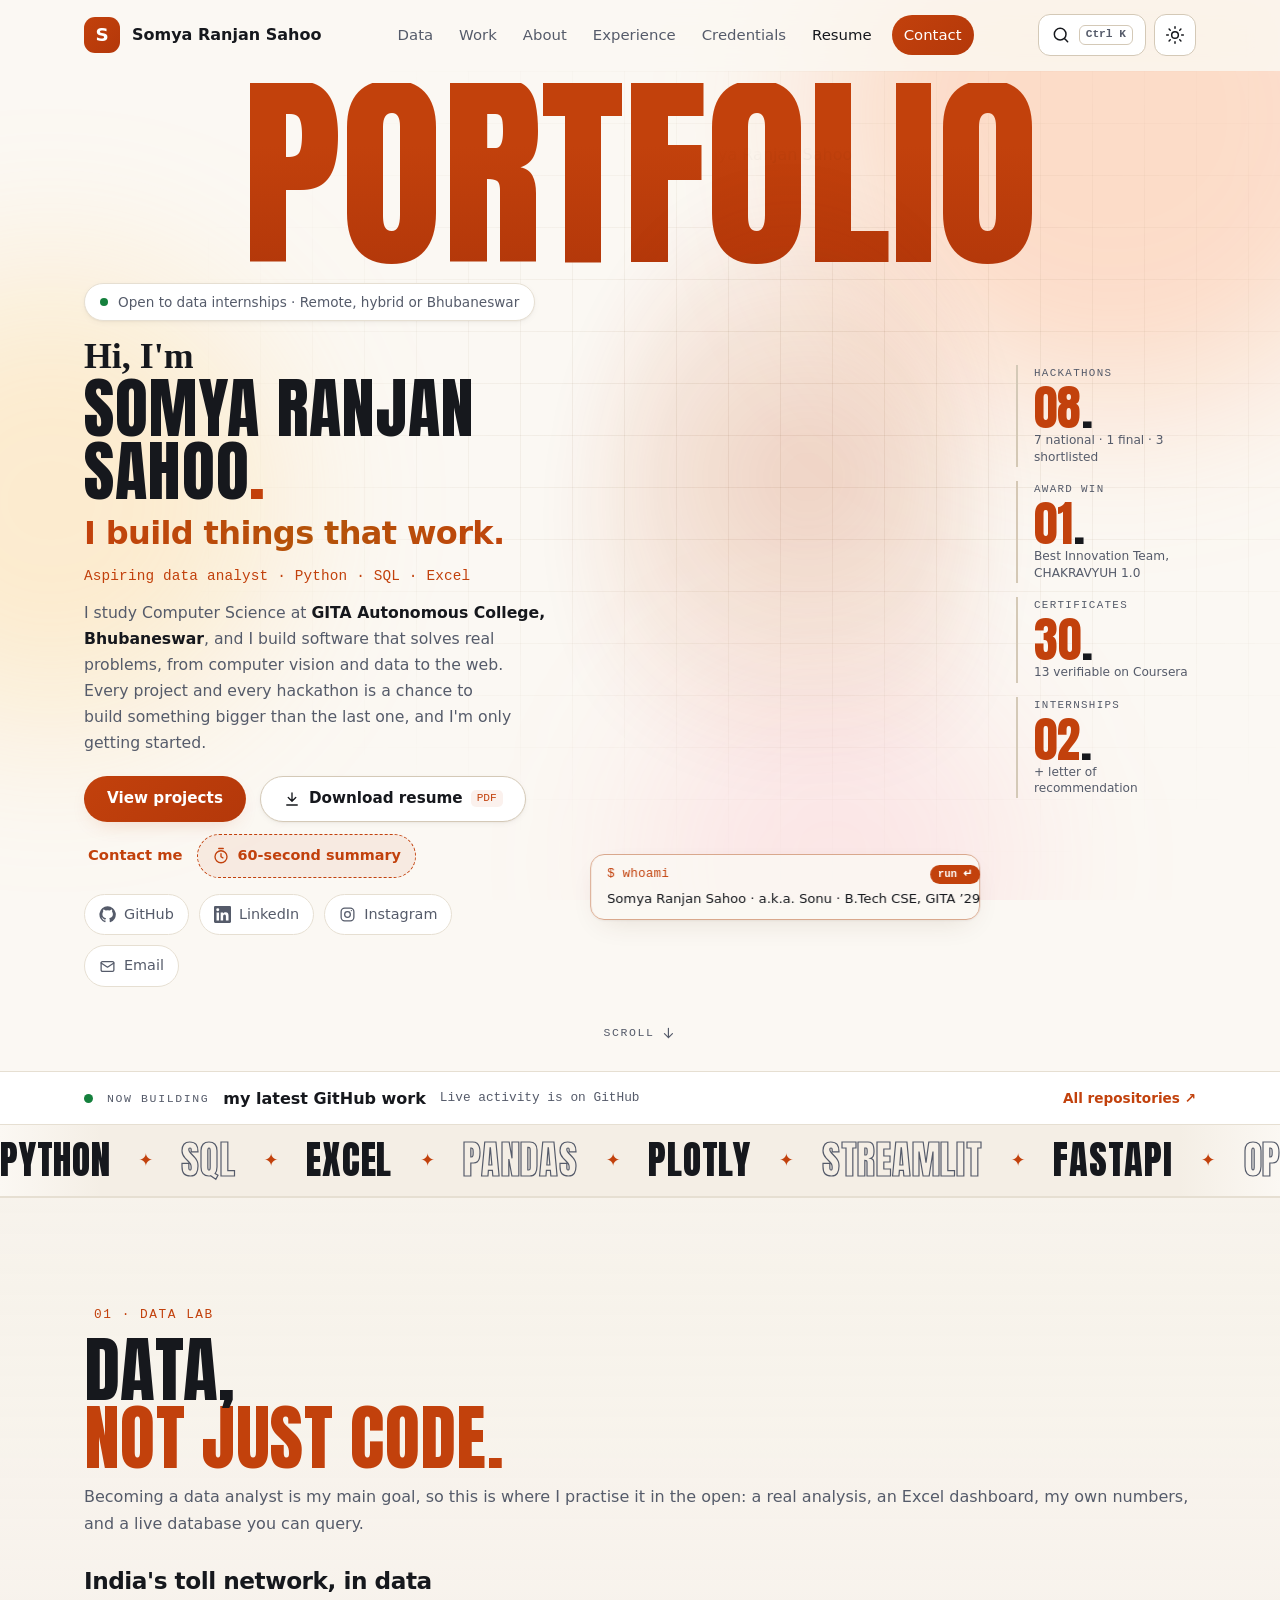
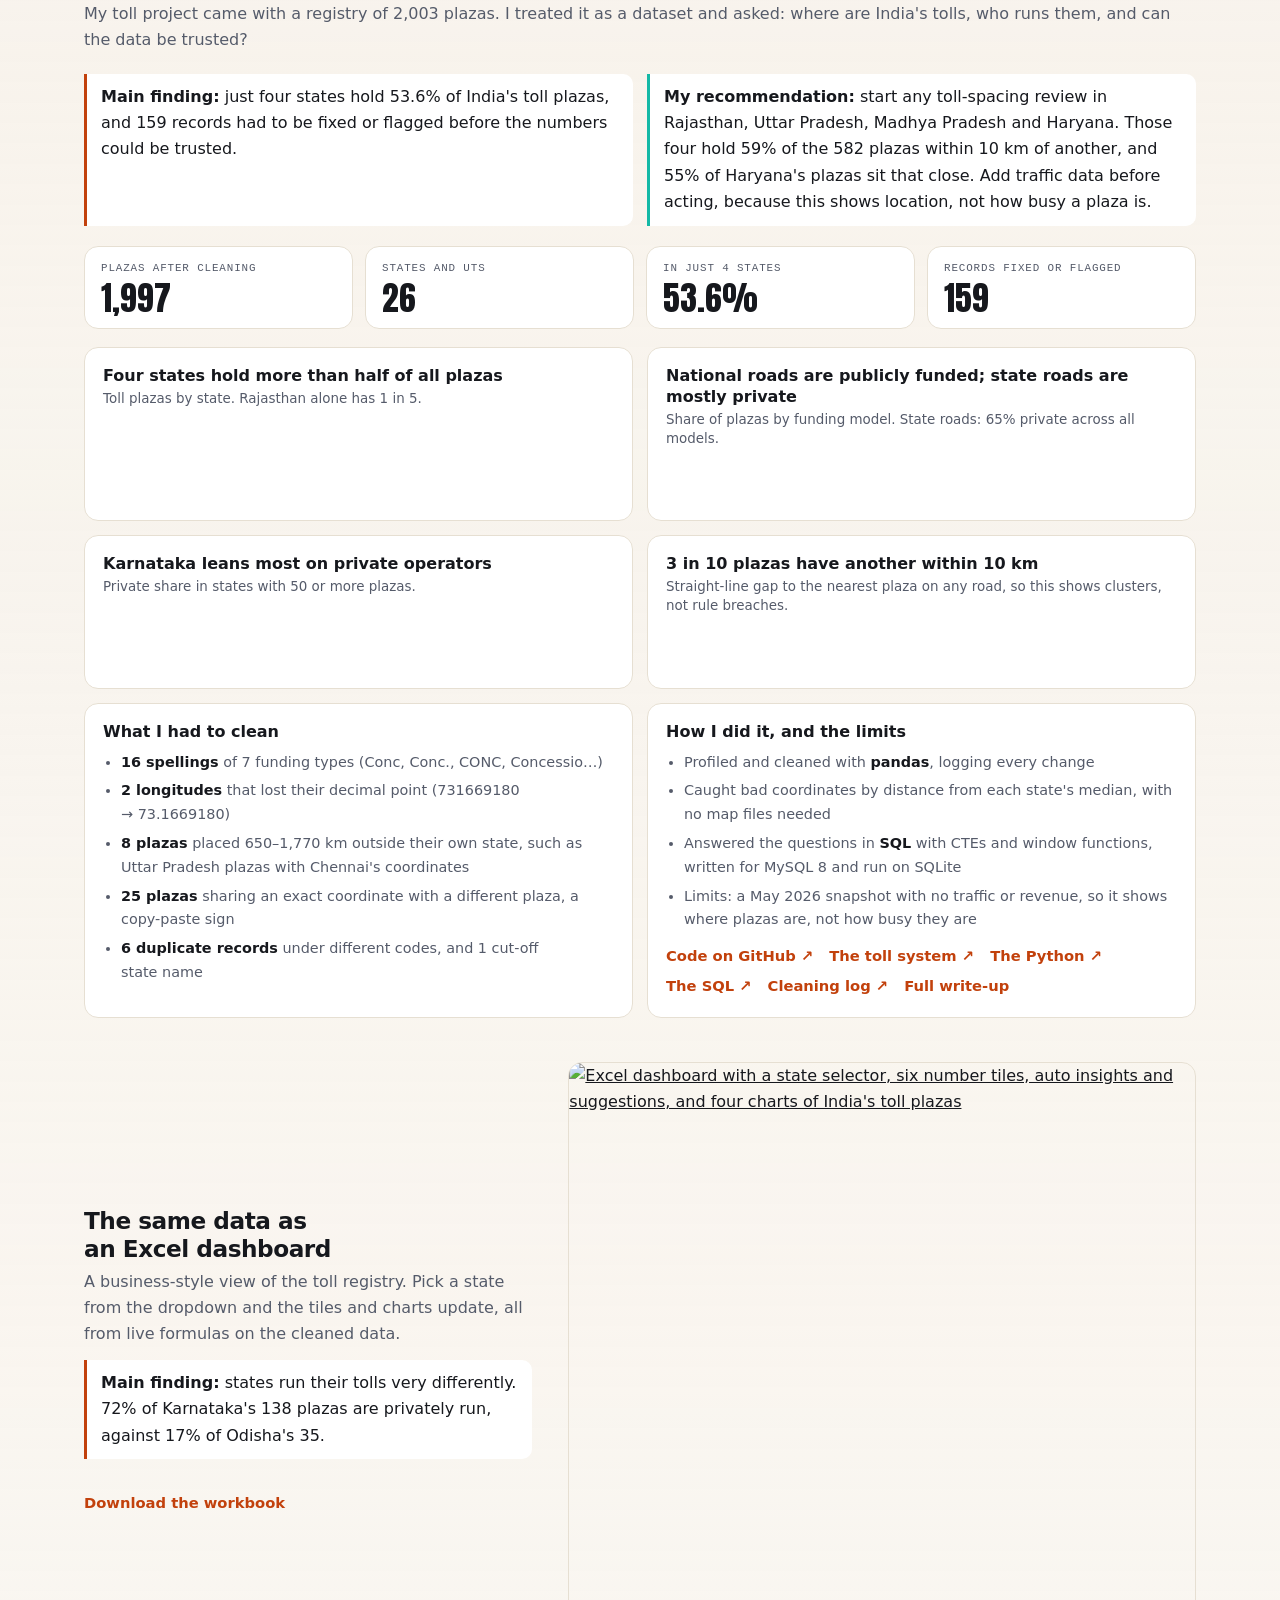
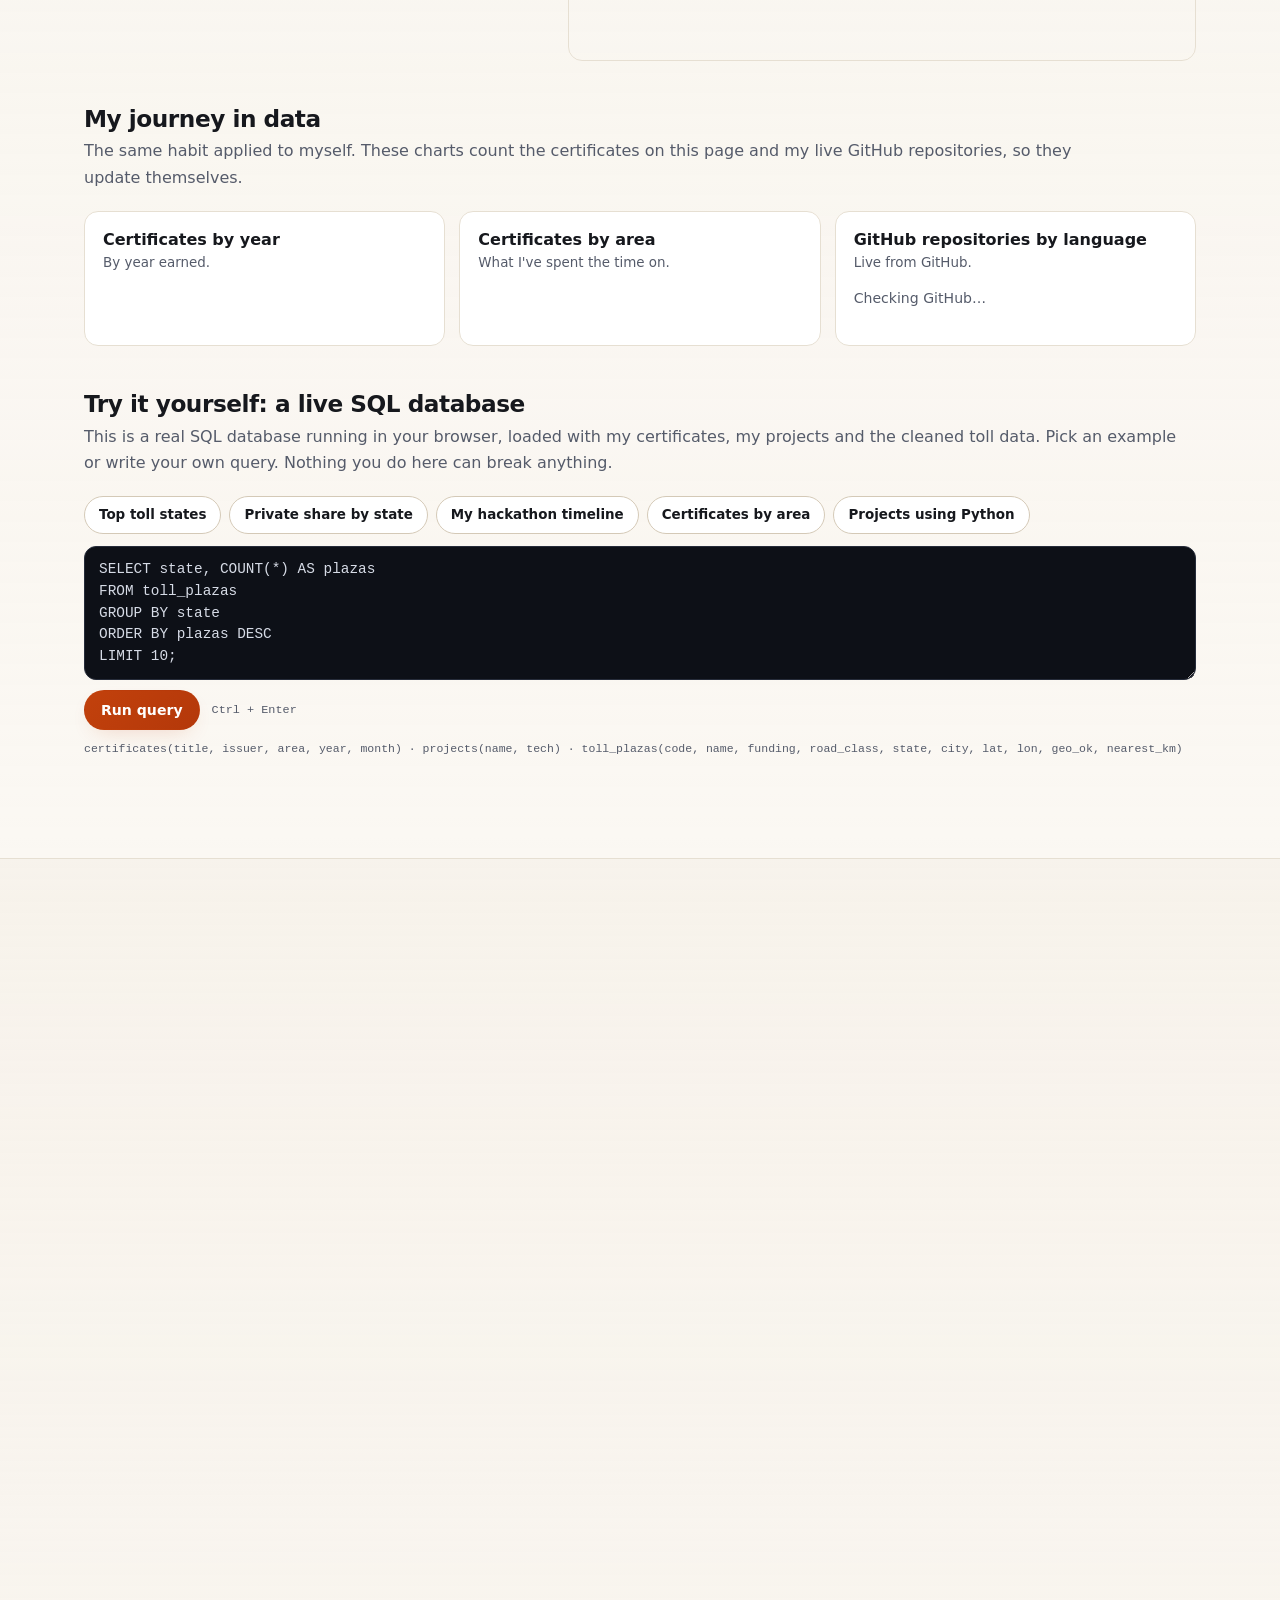
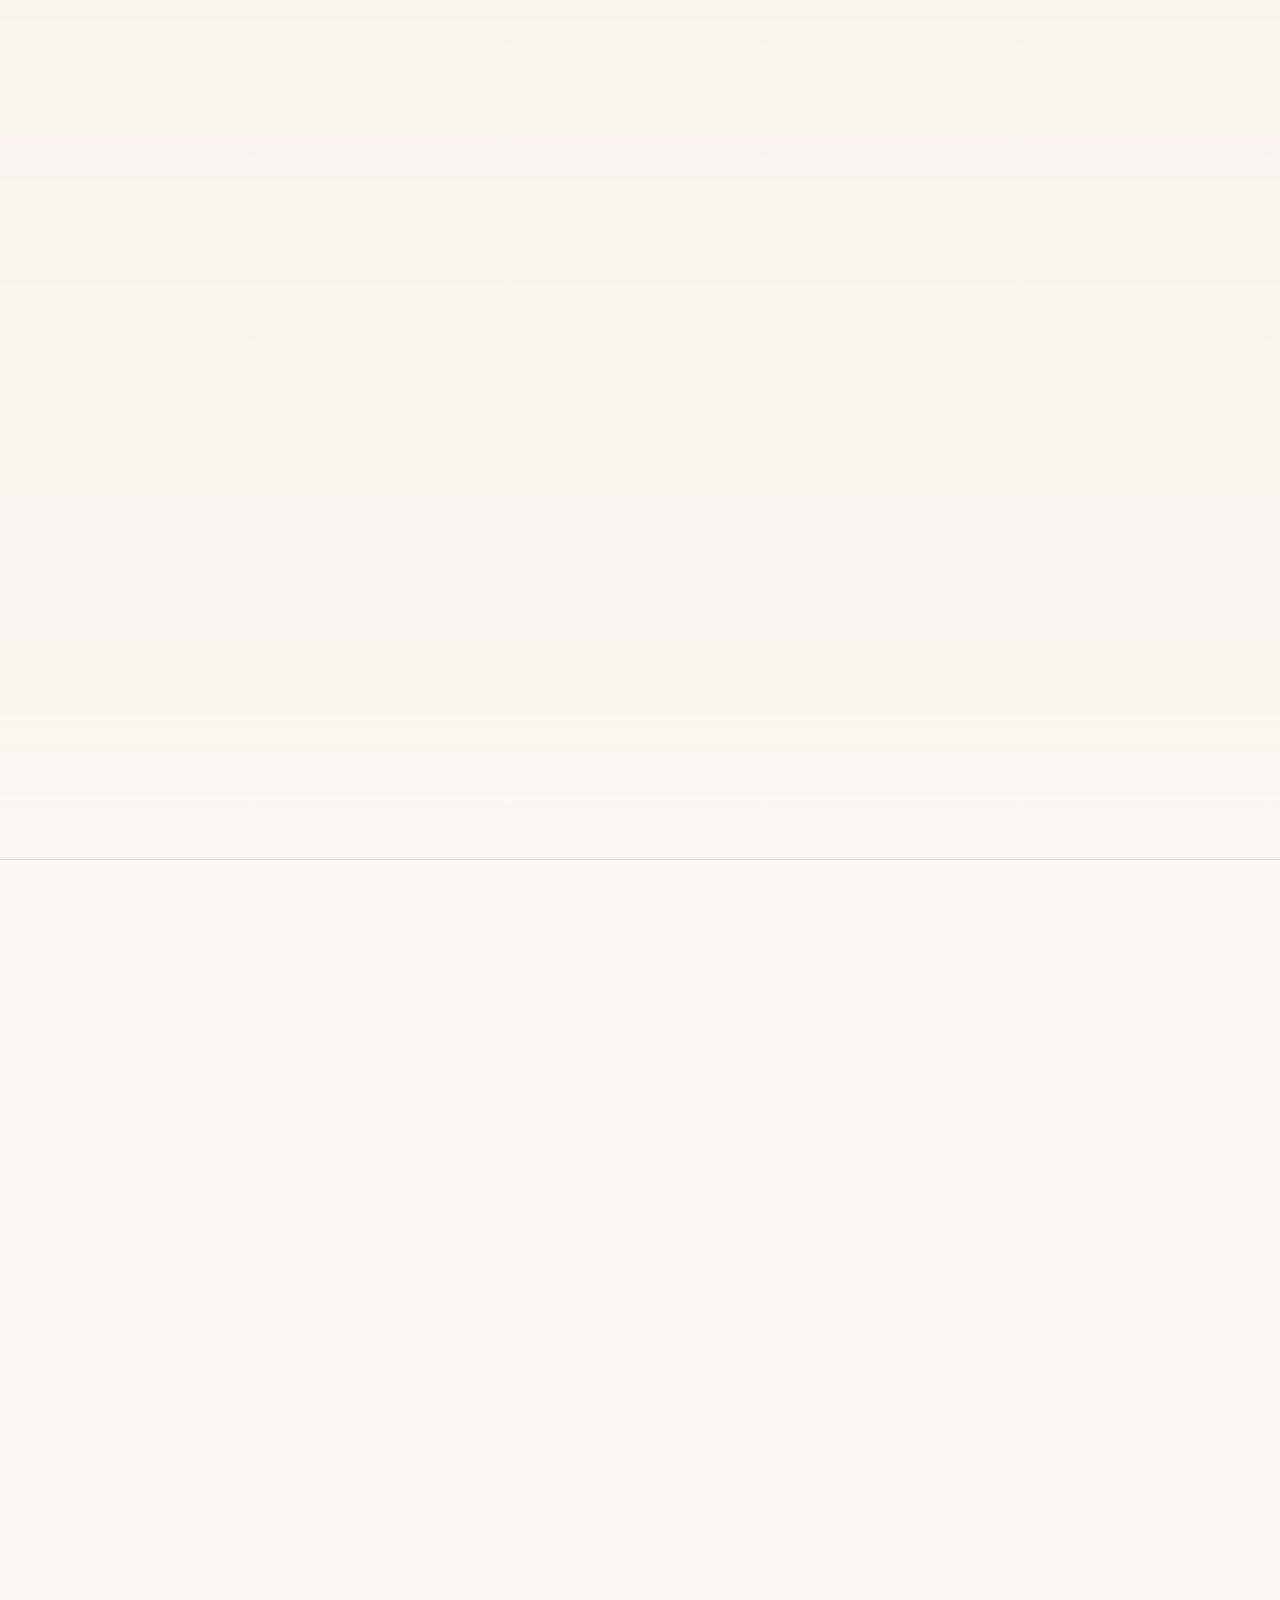
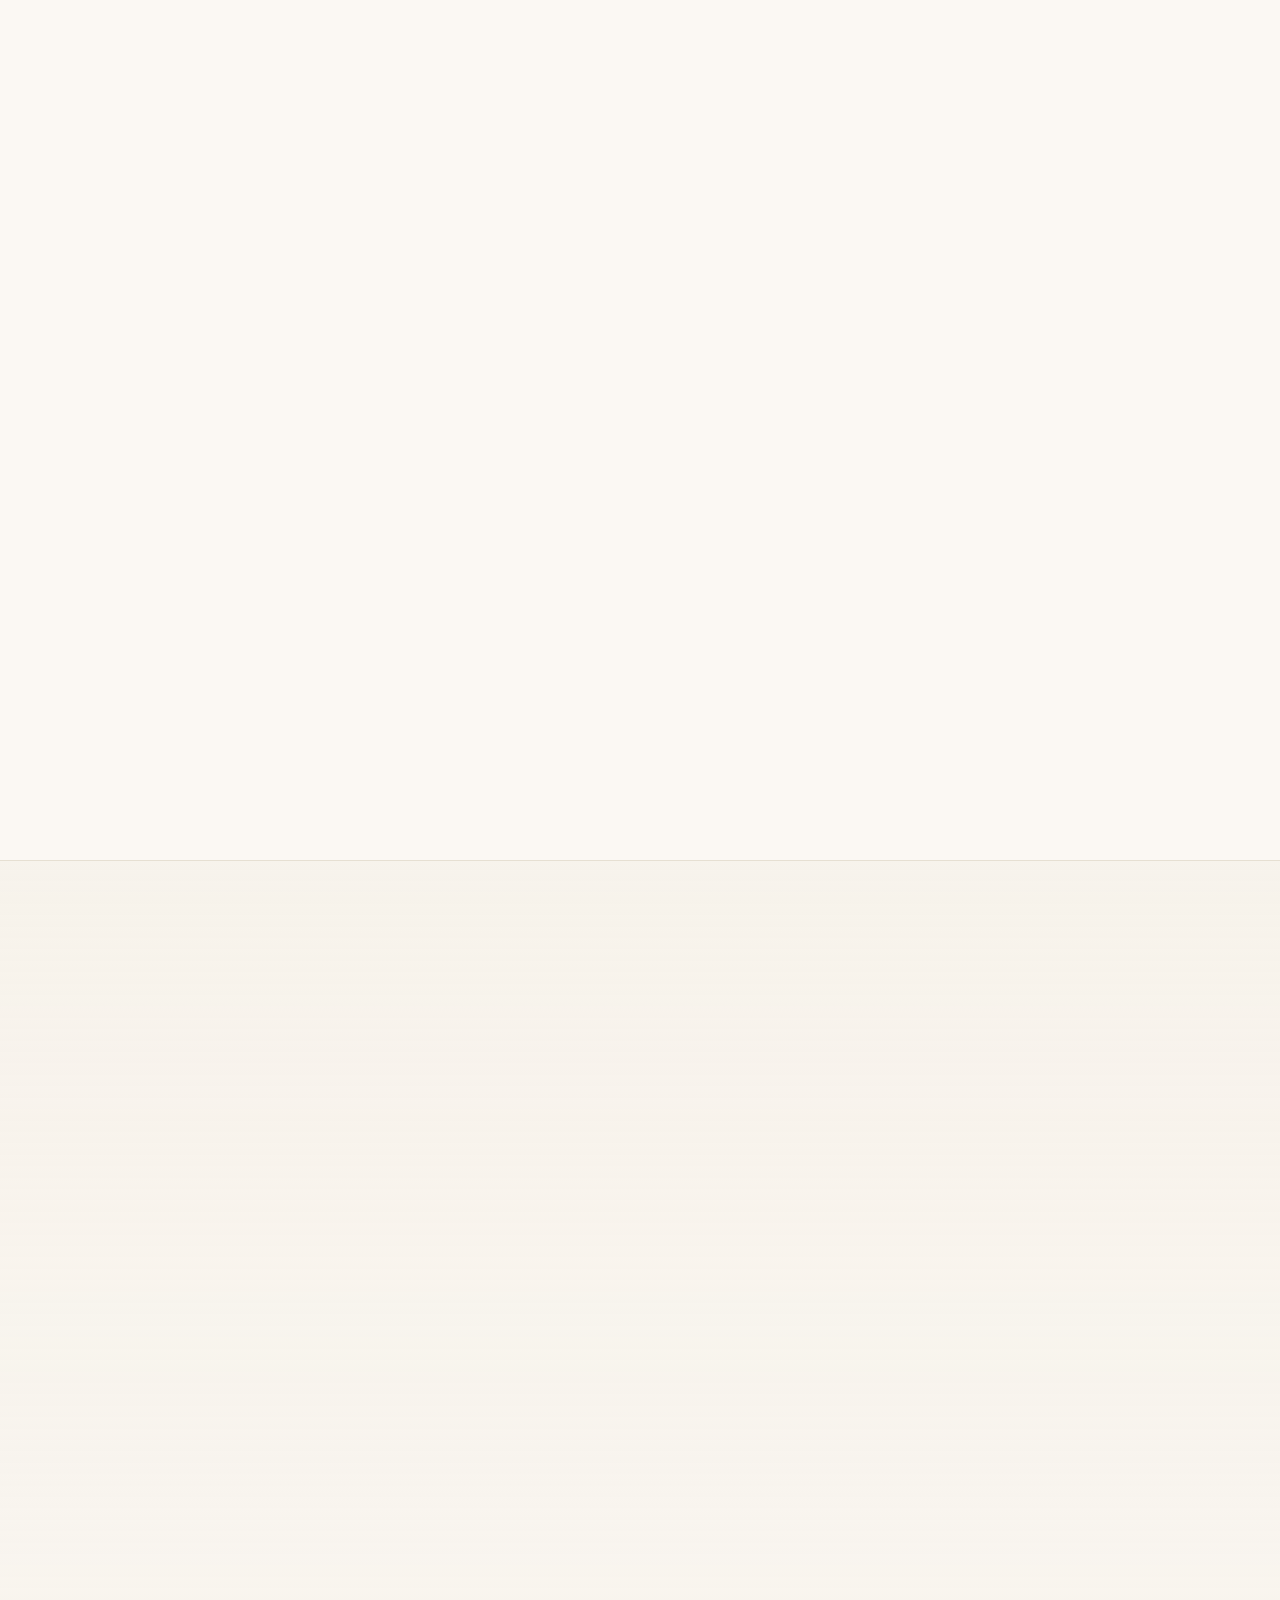
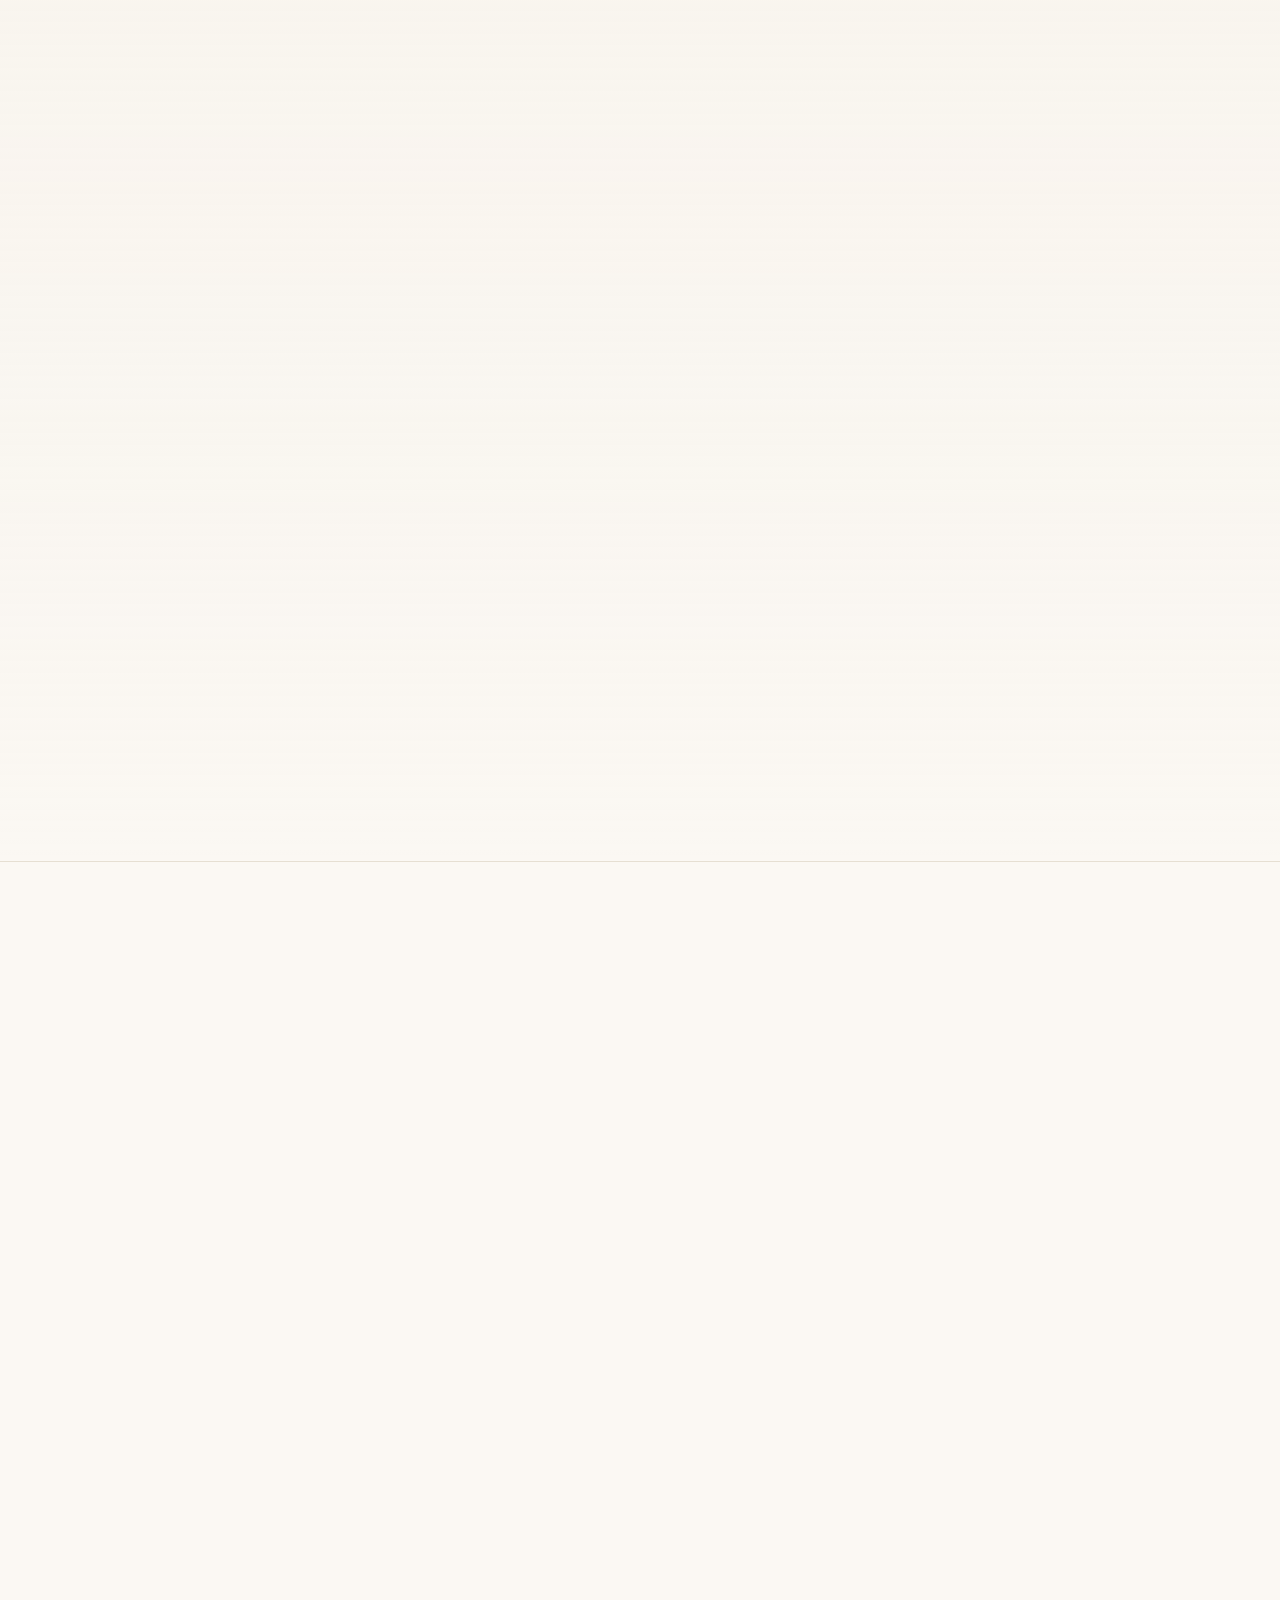
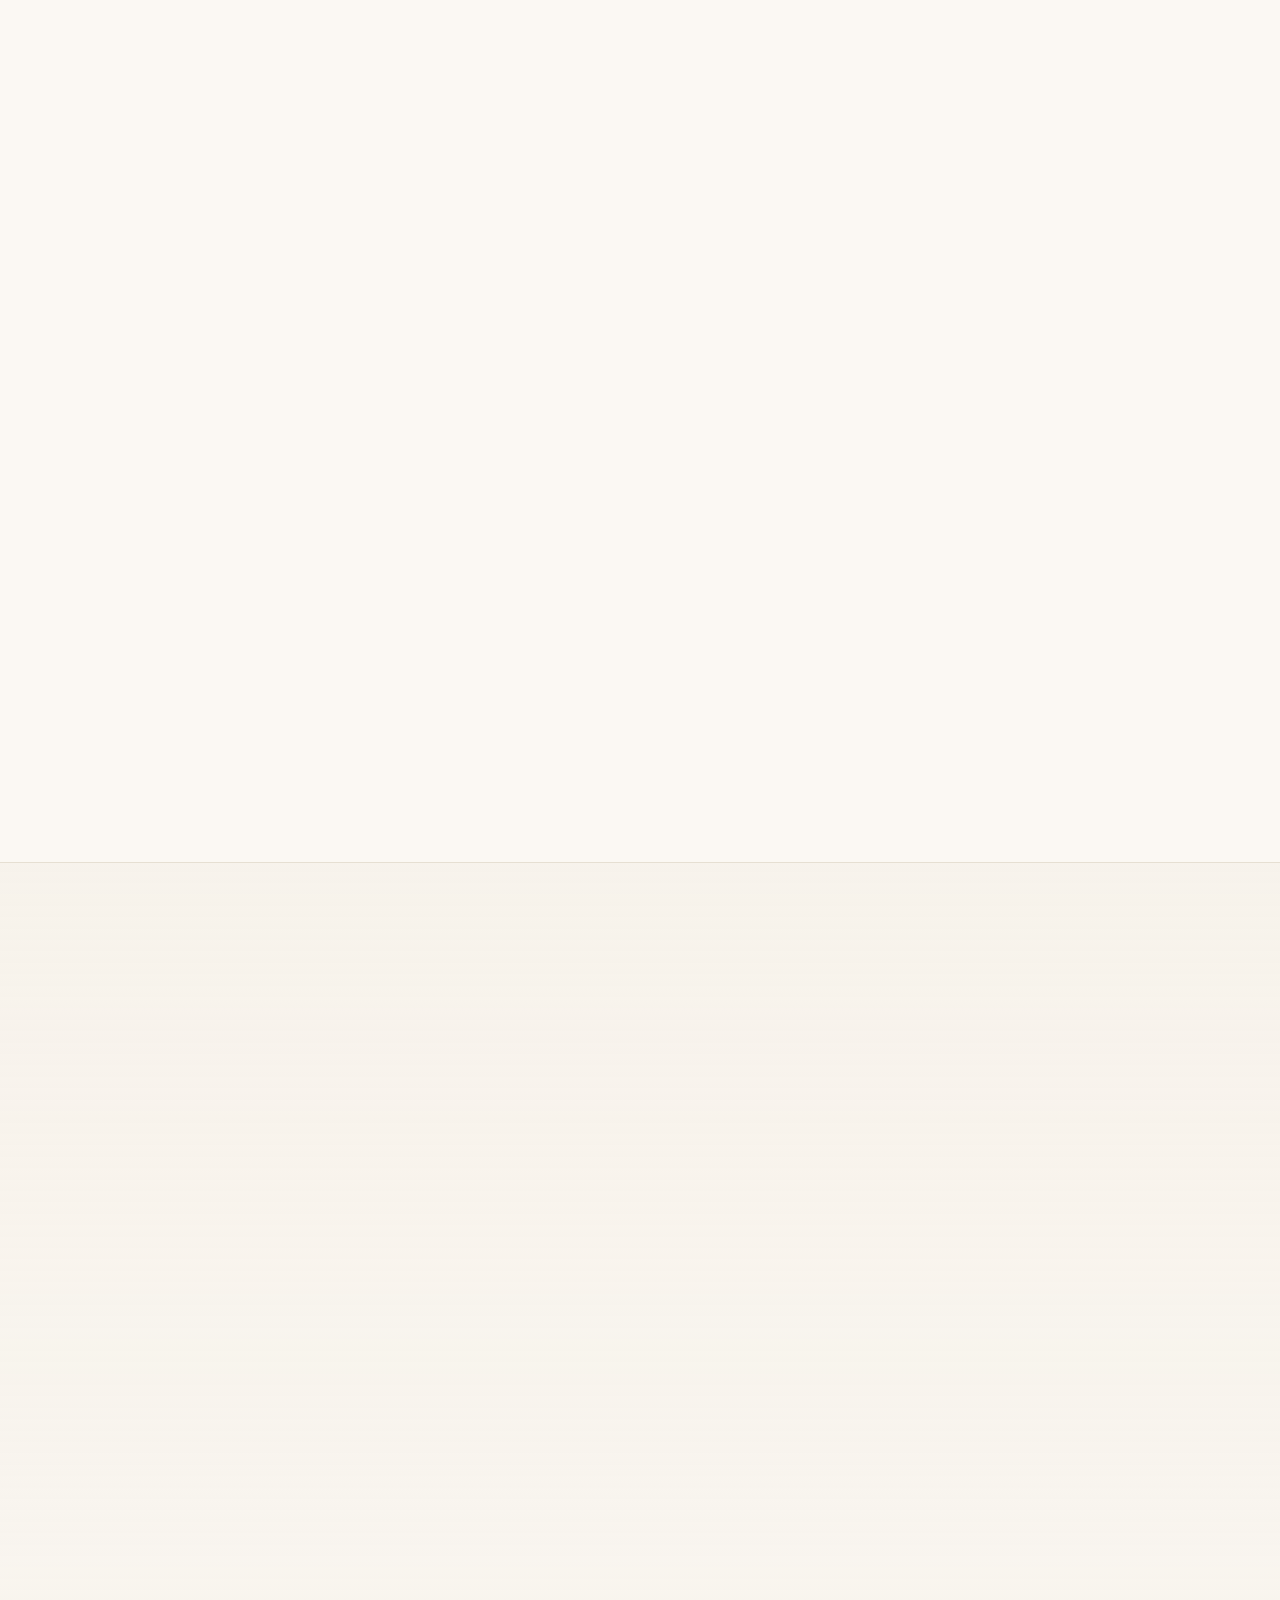
==== commit 5af605b0: "Link the new project pages from the homepage cards, structured data, sitemap, llms.txt and README Co" ====
--- a/index.html
+++ b/index.html
@@ -41,8 +41,8 @@
   <!-- Phones paint from the inline first-screen CSS; the full stylesheet loads alongside without blocking. Wider screens wait for it as usual. -->
   <style id="critical">@font-face{font-family:Anton;src:url([data-uri]) format("woff2");font-weight:400;font-display:swap}@font-face{font-family:Poster Fallback;src:local("Roboto"),local("Roboto-Regular"),local("Arial"),local("Helvetica");size-adjust:66%;ascent-override:179%;descent-override:50%;line-gap-override:0%}@font-face{font-family:Caveat;src:url(assets/fonts/caveat.woff2) format("woff2");font-weight:600;font-display:swap}@font-face{font-family:Space Grotesk;src:url(assets/fonts/space-grotesk.woff2) format("woff2");font-weight:500 700;font-display:swap}@font-face{font-family:Space Grotesk;src:url(assets/fonts/space-grotesk-ext.woff2) format("woff2");font-weight:500 700;font-display:swap;unicode-range:U+20B9}@font-face{font-family:Inter;src:url(assets/fonts/inter.woff2) format("woff2");font-weight:400 600;font-display:swap}@font-face{font-family:Inter;src:url(assets/fonts/inter-ext.woff2) format("woff2");font-weight:400 600;font-display:swap;unicode-range:U+20B9}@font-face{font-family:JetBrains Mono;src:url(assets/fonts/jetbrains-mono.woff2) format("woff2");font-weight:400 500;font-display:swap}@media(max-width:760px){:root{--bg: #fbf8f3;--bg-alt: #f4eee5;--surface: #ffffff;--surface-2: #fdfaf6;--text: #16181d;--muted: #555b6a;--line: #e6dfd2;--line-strong: #d4c9b7;--accent: #c2410c;--accent-2: #b45309;--accent-fill: #c2410c;--accent-fill-2: #b4380a;--accent-ink: #ffffff;--accent-soft: rgba(194, 65, 12, .07);--accent-glow: rgba(194, 65, 12, .24);--ok: #15803d;--grid: rgba(120, 90, 50, .09);--blob-1: rgba(255, 140, 80, .26);--blob-2: rgba(255, 196, 92, .24);--blob-3: rgba(255, 110, 140, .12);--shadow-sm: 0 1px 2px rgba(60, 40, 20, .05), 0 2px 6px rgba(60, 40, 20, .04);--shadow: 0 1px 2px rgba(60, 40, 20, .05), 0 10px 30px -12px rgba(90, 50, 20, .16);--shadow-lg: 0 2px 4px rgba(60, 40, 20, .05), 0 22px 50px -20px rgba(120, 60, 20, .26);--nav-bg: rgba(251, 248, 243, .82);--badge-win: #854d0e;--badge-win-bg: rgba(202, 138, 4, .13);--badge-final: #6d28d9;--badge-final-bg: rgba(109, 40, 217, .1);--badge-sel: #0f766e;--badge-sel-bg: rgba(15, 118, 110, .1);--badge-part: #475569;--badge-part-bg: rgba(71, 85, 105, .1);--danger: #b91c1c;--font-display: "Space Grotesk", system-ui, sans-serif;--font-body: "Inter", system-ui, -apple-system, "Segoe UI", sans-serif;--font-mono: "JetBrains Mono", ui-monospace, Consolas, monospace;--radius: 16px;--wrap: 1160px;--ease: cubic-bezier(.22, 1, .36, 1);color-scheme:light}@media(prefers-color-scheme:dark){:root:not([data-theme=light]){--bg: #0b0d12;--bg-alt: #0f1219;--surface: #151922;--surface-2: #121620;--text: #ecebe6;--muted: #a0a5b3;--line: #242a36;--line-strong: #343c4b;--accent: #ff7a4d;--accent-2: #ffb44a;--accent-fill: #ff6a3d;--accent-fill-2: #ff8a3d;--accent-ink: #0b0d12;--accent-soft: rgba(255, 106, 61, .12);--accent-glow: rgba(255, 106, 61, .28);--ok: #3ddc84;--grid: rgba(255, 255, 255, .05);--blob-1: rgba(255, 106, 61, .18);--blob-2: rgba(255, 170, 60, .09);--blob-3: rgba(120, 90, 255, .11);--shadow-sm: 0 1px 2px rgba(0, 0, 0, .3);--shadow: 0 1px 2px rgba(0, 0, 0, .3), 0 16px 40px -16px rgba(0, 0, 0, .6);--shadow-lg: 0 2px 4px rgba(0, 0, 0, .3), 0 26px 60px -20px rgba(0, 0, 0, .75);--nav-bg: rgba(11, 13, 18, .76);--badge-win: #fcd34d;--badge-win-bg: rgba(252, 211, 77, .14);--badge-final: #c4b5fd;--badge-final-bg: rgba(196, 181, 253, .14);--badge-sel: #5eead4;--badge-sel-bg: rgba(94, 234, 212, .12);--badge-part: #cbd5e1;--badge-part-bg: rgba(203, 213, 225, .12);--danger: #f87171;color-scheme:dark}}*,*:before,*:after{box-sizing:border-box}html{scroll-padding-top:84px}body{margin:0;background:var(--bg);color:var(--text);font:400 16px/1.65 var(--font-body);-webkit-font-smoothing:antialiased;overflow-x:hidden}img{max-width:100%;height:auto;display:block}a{color:inherit}h1,h2,h3{font-family:var(--font-display);line-height:1.15;margin:0;letter-spacing:-.02em}p{margin:0 0 1em}ul,ol{margin:0;padding:0;list-style:none}svg{width:20px;height:20px;fill:none;stroke:currentColor;stroke-width:1.8;stroke-linecap:round;stroke-linejoin:round;flex:none}::selection{background:var(--accent-fill);color:var(--accent-ink)}:focus-visible{outline:3px solid var(--accent);outline-offset:3px;border-radius:6px}.wrap{width:100%;max-width:var(--wrap);margin:0 auto;padding:0 24px}.mono{font-family:var(--font-mono);font-size:.82rem;letter-spacing:0}.sr-only{position:absolute;width:1px;height:1px;padding:0;margin:-1px;overflow:hidden;clip:rect(0 0 0 0);white-space:nowrap;border:0}.grad{background:linear-gradient(100deg,var(--accent) 0%,var(--accent-2) 50%,var(--accent) 100%);-webkit-background-clip:text;background-clip:text;color:transparent}.skip{position:absolute;left:-999px;top:8px;background:var(--accent-fill);color:var(--accent-ink);padding:10px 16px;border-radius:8px;z-index:100;font-weight:600}.skip:focus{left:8px}.ambient{position:fixed;inset:0;z-index:-1;pointer-events:none;overflow:hidden}.ambient span{position:absolute;border-radius:50%;filter:blur(80px)}.ambient span:nth-child(1){width:46vw;height:46vw;top:-14vw;right:-10vw;background:var(--blob-1)}.ambient span:nth-child(2){width:36vw;height:36vw;top:30vh;left:-14vw;background:var(--blob-2)}.ambient span:nth-child(3){width:30vw;height:30vw;bottom:-12vw;right:20vw;background:var(--blob-3)}.progress{position:fixed;top:0;left:0;right:0;height:3px;z-index:70;pointer-events:none;background:linear-gradient(90deg,var(--accent-fill),var(--accent-2));transform-origin:0 50%;transform:scaleX(0)}.btn{position:relative;overflow:hidden;isolation:isolate;display:inline-flex;align-items:center;justify-content:center;gap:8px;min-height:46px;padding:12px 22px;border-radius:999px;border:1px solid transparent;font:600 .95rem/1 var(--font-body);text-decoration:none;cursor:pointer;transition:transform .3s var(--ease),box-shadow .3s ease,background .25s ease,border-color .25s ease,color .25s ease}.btn svg{width:18px;height:18px}.btn--primary{background:linear-gradient(135deg,var(--accent-fill),var(--accent-fill-2));color:var(--accent-ink);box-shadow:0 8px 22px -10px var(--accent-glow)}.btn--primary:after{content:"";position:absolute;inset:0;z-index:-1;background:linear-gradient(110deg,transparent 30%,rgba(255,255,255,.35) 50%,transparent 70%);transform:translate(-120%);transition:transform .7s var(--ease)}.btn--primary:hover{transform:translateY(-2px);box-shadow:0 14px 30px -10px var(--accent-glow)}.btn--primary:hover:after{transform:translate(120%)}.btn--ghost{background:var(--surface);color:var(--text);border-color:var(--line-strong);box-shadow:var(--shadow-sm)}.btn--ghost:hover{transform:translateY(-2px);border-color:var(--accent);color:var(--accent)}.btn:active{transform:translateY(0) scale(.98)}.btn__meta{font:500 .7rem/1 var(--font-mono);padding:3px 6px;border-radius:5px;background:var(--accent-soft);color:var(--accent)}.link{color:var(--accent);text-decoration:underline;text-decoration-color:transparent;text-underline-offset:4px;text-decoration-thickness:1.5px;font-weight:600;font-size:.92rem;transition:text-decoration-color .25s ease}.link:hover{text-decoration-color:currentColor}.icon-btn{width:42px;height:42px;display:inline-grid;place-items:center;border-radius:12px;border:1px solid var(--line-strong);background:var(--surface);color:var(--text);cursor:pointer;transition:border-color .2s ease,color .2s ease}.icon-btn:hover{border-color:var(--accent);color:var(--accent)}.nav{position:sticky;top:0;z-index:50;background:var(--nav-bg);backdrop-filter:saturate(1.5) blur(14px);-webkit-backdrop-filter:saturate(1.5) blur(14px);border-bottom:1px solid transparent;transition:border-color .3s ease,box-shadow .3s ease}.nav__inner{display:flex;align-items:center;justify-content:space-between;height:70px;gap:16px;transition:height .3s var(--ease)}.brand{display:flex;align-items:center;gap:12px;text-decoration:none;font-weight:600}.brand__mark{width:36px;height:36px;border-radius:11px;display:grid;place-items:center;background:linear-gradient(135deg,var(--accent-fill),var(--accent-fill-2));color:var(--accent-ink);font:700 1.15rem/1 var(--font-display);transition:transform .4s var(--ease),border-radius .4s ease}.brand:hover .brand__mark{transform:rotate(-8deg);border-radius:50%}.brand__name{font-family:var(--font-display)}.brand:hover .brand__name{color:var(--accent)}.nav__links{display:flex;align-items:center;gap:2px}.nav__links a{text-decoration:none;padding:8px 12px;border-radius:999px;color:var(--muted);font-weight:500;font-size:.93rem;transition:color .2s ease,background .2s ease}.nav__links a:hover{color:var(--text);background:var(--accent-soft)}.nav__links .nav__resume{color:var(--text)}.nav__links .nav__cta{color:var(--accent-ink);background:linear-gradient(135deg,var(--accent-fill),var(--accent-fill-2));margin-left:6px}.nav__links .nav__cta:hover,.nav__links .nav__cta.active{color:var(--accent-ink);background:linear-gradient(135deg,var(--accent-fill),var(--accent-fill-2));filter:brightness(1.06)}.nav__tools{display:flex;gap:8px}.menu-btn,.i-moon{display:none}@media(prefers-color-scheme:dark){:root:not([data-theme=light]) .i-sun{display:none}:root:not([data-theme=light]) .i-moon{display:block}}.hero{padding:80px 0 60px;position:relative}.hero:before{content:"";position:absolute;inset:0;z-index:-1;pointer-events:none;background-image:linear-gradient(var(--grid) 1px,transparent 1px),linear-gradient(90deg,var(--grid) 1px,transparent 1px);background-size:52px 52px;mask-image:radial-gradient(ellipse 75% 65% at 65% 35%,#000 15%,transparent 72%);-webkit-mask-image:radial-gradient(ellipse 75% 65% at 65% 35%,#000 15%,transparent 72%)}.status{display:inline-flex;align-items:center;gap:10px;padding:7px 15px;border-radius:999px;border:1px solid var(--line);background:var(--surface);font-size:.85rem;font-weight:500;color:var(--muted);margin-bottom:18px;box-shadow:var(--shadow-sm)}.dot{position:relative;width:8px;height:8px;border-radius:50%;background:var(--ok)}.dot:after{content:"";position:absolute;inset:-4px;border-radius:50%;border:2px solid var(--ok);opacity:0}.role{font:500 .9rem/1.4 var(--font-mono);color:var(--accent);margin-bottom:14px;letter-spacing:.01em}.hero h1{font-size:clamp(2.4rem,5.6vw,4.2rem);margin-bottom:22px;letter-spacing:-.035em}.hero h1 .line{display:block}.lede{font-size:1.1rem;color:var(--muted);max-width:60ch}.lede strong{color:var(--text);font-weight:600}.hero__cta{display:flex;flex-wrap:wrap;align-items:center;gap:12px 14px;margin:30px 0 26px}.hero__contact{margin-left:4px}.socials{display:flex;flex-wrap:wrap;gap:10px}.socials a{display:inline-flex;align-items:center;gap:8px;text-decoration:none;color:var(--muted);font-weight:500;font-size:.9rem;padding:8px 14px;border-radius:999px;border:1px solid var(--line);background:var(--surface);transition:color .2s ease,border-color .2s ease,transform .3s var(--ease)}.socials a:hover{color:var(--accent);border-color:var(--accent);transform:translateY(-2px)}.socials svg{width:17px;height:17px}@media(prefers-reduced-motion:no-preference){html{scroll-behavior:smooth}.js .enter{opacity:0;transform:translateY(18px);animation:enter .8s var(--ease) forwards}.js .d1{animation-delay:.05s}.js .d2{animation-delay:.15s}.js .d3{animation-delay:.27s}.js .d4{animation-delay:.38s}.js .d5{animation-delay:.48s}.js .d6{animation-delay:.58s}.dot:after{animation:ping 2.2s cubic-bezier(0,0,.2,1) infinite}.ambient span:nth-child(1){animation:drift1 24s ease-in-out infinite alternate}.ambient span:nth-child(2){animation:drift2 28s ease-in-out infinite alternate}}@media(prefers-reduced-motion:reduce){.lift,.lift:hover,.btn:hover,.socials a:hover,.to-top:hover{transform:none!important}}@media(max-width:1100px){.nav__links a{padding:8px 9px;font-size:.9rem}}@media(max-width:960px){.menu-btn{display:inline-grid}.nav__links{position:absolute;top:100%;left:0;right:0;flex-direction:column;align-items:stretch;gap:2px;padding:10px 16px 18px;background:var(--bg);border-bottom:1px solid var(--line);box-shadow:0 20px 40px -20px #00000059;opacity:0;visibility:hidden;transform:translateY(-8px);transition:opacity .2s ease,transform .3s var(--ease),visibility 0s linear .2s}.nav__links a{padding:13px 12px;border-radius:12px;font-size:1rem}.nav__links .nav__cta{margin:8px 0 0;text-align:center}}.ambient span{animation:none!important;filter:blur(60px)}.nav{backdrop-filter:none;-webkit-backdrop-filter:none;background:var(--bg)}.wrap{padding:0 16px}.brand__name{font-size:.98rem}.hero{padding:36px 0 44px}.hero__cta .btn{flex:1 1 auto}@media(max-width:420px){.nav__tools{gap:4px}.nav__tools .icon-btn{width:44px;height:44px}.brand{gap:9px}.brand__name{font-size:.92rem}}a,button,summary,label,.filter{touch-action:manipulation}h1,h2,h3{text-wrap:balance}p,li,dd{text-wrap:pretty}.icon-btn:active,.filter:active,.to-top:active{transform:scale(.94)}.icon-btn,.filter{transition:transform .12s ease,border-color .2s ease,color .2s ease,background .2s ease}@media(pointer:coarse){.more .link,.case__links .link,.card>.link,.cert-list li>.link,.contact__links a,.footer__links a,.hero__contact,.about__evidence .link,.email-box__addr,.mini a,.section__head--row>.link{display:inline-flex;align-items:center;min-height:44px}}@media(max-width:380px){.nav__tools{gap:2px}.brand{gap:8px}.brand__name{font-size:.84rem}}@media(max-width:340px){.brand__name{display:none}}.stage{--word: clamp(4.4rem, 17vw, 15rem);position:relative;padding:0 0 84px;overflow:hidden;min-height:min(calc(100svh - 70px),1040px)}.stage__word{position:absolute;left:50%;top:18px;z-index:0;display:flex;white-space:nowrap;transform:translate(-50%,var(--py, 0px));font:700 var(--word)/.82 var(--font-display);letter-spacing:-.05em;pointer-events:none;user-select:none}.stage__word span{display:inline-block;background:linear-gradient(180deg,var(--accent-fill) 20%,var(--accent-fill-2) 100%);-webkit-background-clip:text;background-clip:text;color:transparent}.stage__grid{position:relative;z-index:1;display:grid;align-items:end;grid-template-columns:minmax(0,1.1fr) minmax(0,.95fr) 180px;gap:28px}.stage__text{padding-top:calc(var(--word) * .82 + 54px)}.stage h1{font-size:inherit;margin:0 0 14px;letter-spacing:normal}.stage__hello{display:block;font:500 clamp(1.1rem,1.8vw,1.45rem)/1.2 var(--font-display);color:var(--muted);margin-bottom:6px}.stage__name{display:block;font:700 clamp(2.2rem,4.3vw,3.7rem)/1 var(--font-display);letter-spacing:-.04em;text-transform:uppercase}.stage h1 .line.grad{display:block;margin-top:12px;font-size:clamp(1.35rem,2.5vw,2.1rem);letter-spacing:-.02em}.stage .role{margin:0 0 14px}@media(max-width:480px){.stage .role{font-size:clamp(.68rem,3.45vw,.9rem);letter-spacing:0}}.stage .lede{font-size:1.02rem;max-width:54ch}.stage .hero__cta{margin:24px 0 20px}.stage__portrait{position:relative;margin:0;height:clamp(440px,62vw,720px);align-self:end}.stage__portrait img{position:relative;z-index:1;width:100%;height:100%;object-fit:cover;object-position:50% 30%;-webkit-mask-image:linear-gradient(to bottom,#000 68%,transparent 98%),radial-gradient(ellipse 72% 80% at 50% 40%,#000 52%,transparent 82%);-webkit-mask-composite:source-in;mask-image:linear-gradient(to bottom,#000 68%,transparent 98%),radial-gradient(ellipse 72% 80% at 50% 40%,#000 52%,transparent 82%);mask-composite:intersect}.stage__glow{position:absolute;inset:12% 8% 6%;z-index:0;border-radius:50%;background:radial-gradient(circle at 50% 40%,var(--accent-glow),transparent 68%);filter:blur(30px)}.stage__tag{position:absolute;z-index:2;left:50%;bottom:7%;transform:translate(-50%);width:max-content;max-width:94%;padding:9px 14px;border-radius:999px;font-size:.8rem;text-align:center;background:var(--nav-bg);border:1px solid var(--line);box-shadow:var(--shadow);backdrop-filter:blur(10px);-webkit-backdrop-filter:blur(10px)}.stage__tag .mono{color:var(--accent);margin-right:6px}@media(max-width:1100px){.stage__tag{width:auto;left:8px;right:8px;transform:none;max-width:none}.stage__tag *{min-width:0;white-space:normal}}.stage__rail{margin:0;display:grid;gap:14px;align-self:center;padding-top:calc(var(--word) * .5)}.stage__rail>div{padding:2px 0 2px 16px;border-left:2px solid var(--line-strong);transition:border-color .3s ease}.stage__rail>div:hover{border-color:var(--accent-fill)}.stage__rail dt{font:500 .68rem/1.2 var(--font-mono);text-transform:uppercase;letter-spacing:.12em;color:var(--muted)}.stage__rail dd{margin:0}.stage__rail .count{display:block;font:700 2.6rem/1.05 var(--font-display);font-variant-numeric:tabular-nums;letter-spacing:-.03em;background:linear-gradient(135deg,var(--text),var(--accent));-webkit-background-clip:text;background-clip:text;color:transparent}.stage__sub{font-size:.76rem;color:var(--muted);line-height:1.35}.stage__scroll{position:absolute;left:50%;bottom:20px;transform:translate(-50%);z-index:2;display:inline-flex;align-items:center;gap:6px;font:500 .72rem/1 var(--font-mono);letter-spacing:.14em;text-transform:uppercase;color:var(--muted);text-decoration:none;padding:10px}.stage__scroll svg{width:16px;height:16px}.stage__scroll:hover{color:var(--accent)}.js .d7{animation-delay:.68s}.js .d8{animation-delay:.78s}@media(prefers-reduced-motion:no-preference){.js .stage__word span{opacity:0;transform:translateY(40%);animation:wordRise 1s var(--ease) forwards;animation-delay:calc(.05s + var(--i) * 55ms)}.stage__scroll svg{animation:bob 1.8s ease-in-out infinite}}@media(max-width:1100px){.stage__grid{grid-template-columns:minmax(0,1.1fr) minmax(0,.9fr)}.stage__rail{grid-column:1 / -1;grid-template-columns:repeat(4,1fr);padding-top:8px;align-self:start}}.stage{--word: 21vw;min-height:0;padding-bottom:64px}.stage__word{top:10px}.stage__grid{grid-template-columns:1fr;gap:22px;padding-top:calc(var(--word) * .82 * .45)}.stage__portrait{order:-1;height:clamp(320px,100vw,430px);width:min(84vw,340px);justify-self:center}.stage__rail{grid-template-columns:repeat(2,1fr);gap:16px 14px}.stage__rail .count{font-size:2.1rem}.stage__tag{font-size:.72rem;bottom:4%}.stage{--word: clamp(5.4rem, 22vw, 20rem);--font-poster: "Anton", "Impact", "Poster Fallback", sans-serif}.stage__word{font-family:var(--font-poster);font-weight:400;letter-spacing:-.005em;line-height:.86;top:12px}.stage__word span{background:linear-gradient(180deg,var(--accent-fill) 35%,var(--accent-fill-2) 100%);-webkit-background-clip:text;background-clip:text}.stage__text{padding-top:calc(var(--word) * .86 + 34px)}.stage__hello{font:600 clamp(1.7rem,2.8vw,2.4rem)/1 "Caveat","Segoe Script",cursive;color:var(--text);margin-bottom:2px}.stage__name{font-family:var(--font-poster);font-weight:400;letter-spacing:.01em;line-height:.95;font-size:clamp(2.7rem,5.2vw,4.6rem)}.accent-dot{color:var(--accent)}.stage__rail .count{font-family:var(--font-poster);font-weight:400;font-size:3rem;letter-spacing:.01em;line-height:1;background:none;color:var(--accent);-webkit-text-fill-color:currentColor}.stage__rail .count:after{content:".";color:var(--text)}.stage__rail dt{margin-bottom:4px}.stage__grid{padding-top:calc(var(--word) * .86 * .5)}.stage__rail .count{font-size:2.4rem}.stage__word span:nth-child(1){--i: 0}.stage__word span:nth-child(2){--i: 1}.stage__word span:nth-child(3){--i: 2}.stage__word span:nth-child(4){--i: 3}.stage__word span:nth-child(5){--i: 4}.stage__word span:nth-child(6){--i: 5}.stage__word span:nth-child(7){--i: 6}.stage__word span:nth-child(8){--i: 7}.stage__word span:nth-child(9){--i: 8}.stage{--word: clamp(5.4rem, 16.5vw, 15rem)}.stage__text{padding-top:calc(var(--word) * .86 + 30px)}.stage__portrait{height:clamp(520px,66vw,860px);margin-top:calc(var(--word) * -.62)}.stage__portrait img{object-position:62% 26%;filter:grayscale(1) contrast(1.18) brightness(.82);transition:filter .9s var(--ease),transform 1.2s var(--ease);-webkit-mask-image:linear-gradient(to bottom,#000 62%,transparent 96%),radial-gradient(ellipse 58% 66% at 56% 42%,#000 42%,transparent 74%);mask-image:linear-gradient(to bottom,#000 62%,transparent 96%),radial-gradient(ellipse 58% 66% at 56% 42%,#000 42%,transparent 74%)}.stage__portrait:hover img{filter:none;transform:scale(1.015)}.stage__glow{inset:6% 4% 10%;background:radial-gradient(circle at 56% 40%,var(--accent-glow),transparent 64%);filter:blur(40px);opacity:.9}.stage__portrait:after{content:"";position:absolute;left:18%;right:18%;bottom:14%;height:1px;z-index:2;background:linear-gradient(90deg,transparent,var(--accent-fill),transparent);opacity:.7}.stage__tag{bottom:9%}.stage .lede{font-size:.98rem}.stage .hero__cta{margin:20px 0 16px}@media(max-width:1100px){.stage__portrait{margin-top:calc(var(--word) * -.5);height:clamp(480px,70vw,700px)}}.stage{--word: 24vw}.stage__text{padding-top:0}.stage__grid{padding-top:calc(var(--word) * .86 * .42)}.stage__portrait{margin-top:0;height:clamp(320px,98vw,420px);width:min(88vw,360px)}.stage__portrait img{-webkit-mask-image:linear-gradient(to bottom,#000 60%,transparent 95%),radial-gradient(ellipse 62% 70% at 56% 44%,#000 44%,transparent 76%);mask-image:linear-gradient(to bottom,#000 60%,transparent 95%),radial-gradient(ellipse 62% 70% at 56% 44%,#000 44%,transparent 76%)}.stage__tag{bottom:4%}.stage__portrait:after{content:none}.stage__portrait img{-webkit-mask-image:linear-gradient(to bottom,transparent 0%,#000 24%,#000 62%,transparent 96%),radial-gradient(ellipse 60% 70% at 56% 46%,#000 44%,transparent 76%);mask-image:linear-gradient(to bottom,transparent 0%,#000 24%,#000 62%,transparent 96%),radial-gradient(ellipse 60% 70% at 56% 46%,#000 44%,transparent 76%)}.stage__tag{border-color:color-mix(in srgb,var(--accent-fill) 35%,var(--line))}.stage__portrait img{-webkit-mask-image:linear-gradient(to bottom,transparent 0%,#000 22%,#000 60%,transparent 95%),radial-gradient(ellipse 64% 72% at 56% 46%,#000 46%,transparent 78%);mask-image:linear-gradient(to bottom,transparent 0%,#000 22%,#000 60%,transparent 95%),radial-gradient(ellipse 64% 72% at 56% 46%,#000 46%,transparent 78%)}.stage__tag{font-size:.7rem;padding:7px 12px;max-width:92%}.stage__tag{white-space:nowrap;font-size:.68rem}.hero__cta .btn--primary{transition:transform .2s var(--ease),box-shadow .2s ease,filter .2s ease}:root{--font-poster: "Anton", "Impact", "Poster Fallback", sans-serif;--gold: #b45309;--gold-bg: rgba(202, 138, 4, .14)}@media(prefers-color-scheme:dark){:root:not([data-theme=light]){--gold: #fbbf24;--gold-bg: rgba(251, 191, 36, .14)}}.tabbar{display:none}:root[data-device=phone] .tabbar,:root[data-device=tablet] .tabbar{display:flex;position:fixed;z-index:70;justify-content:space-around;align-items:stretch;background:color-mix(in srgb,var(--surface) 88%,transparent);border:1px solid var(--line);backdrop-filter:blur(16px) saturate(1.4);-webkit-backdrop-filter:blur(16px) saturate(1.4);box-shadow:0 -8px 30px -18px #00000073}.tabbar a{position:relative;display:flex;flex-direction:column;align-items:center;justify-content:center;gap:3px;min-width:44px;min-height:48px;padding:6px 4px;text-decoration:none;color:var(--muted);font:600 .66rem/1 var(--font-body);letter-spacing:.02em;transition:color .2s ease}.tabbar svg{width:22px;height:22px;transition:transform .25s var(--ease)}.tabbar a:active svg{transform:scale(.9)}:root[data-device=phone] .tabbar{left:0;right:0;bottom:0;padding:4px 6px calc(4px + env(safe-area-inset-bottom));border-width:1px 0 0;border-radius:18px 18px 0 0}:root[data-device=phone] .tabbar a[data-tab=resume]{display:none}:root[data-device=phone] .tabbar a{flex:1}:root[data-device=phone] .menu-btn,:root[data-device=phone] .nav__links{display:none!important}:root[data-device=phone] body{padding-bottom:calc(64px + env(safe-area-inset-bottom))}.magnetic{transition:translate .25s var(--ease)}@media(prefers-color-scheme:light){:root:not([data-theme=dark]) .stage__portrait img{mix-blend-mode:multiply;filter:grayscale(1) contrast(1.25) brightness(1.18)}}:root[data-touch="1"] .cmdk-btn__k{display:none!important}.stage__tag{padding:0}.tag__btn{display:inline-flex;align-items:center;gap:4px;padding:9px 14px;border:0;border-radius:inherit;background:none;color:inherit;font:inherit;cursor:pointer;text-align:center}.tag__run{margin-left:8px;padding:2px 8px;border-radius:999px;font:600 .66rem/1.4 var(--font-mono);color:var(--accent-ink);background:var(--accent-fill)}.tag__btn:hover .tag__run{filter:brightness(1.08)}@media(prefers-reduced-motion:no-preference){.tag__run{animation:pulseRun 2.4s ease-in-out infinite}}.cmdk-btn{position:relative}.cmdk-btn__k{display:none}.qv-btn{display:inline-flex;align-items:center;gap:8px;min-height:44px;padding:0 14px;border-radius:999px;cursor:pointer;border:1px dashed var(--accent-fill);background:var(--accent-soft);color:var(--accent);font:600 .9rem/1 var(--font-body);transition:background .2s ease,transform .12s ease}.qv-btn svg{width:18px;height:18px}.qv-btn:hover{background:color-mix(in srgb,var(--accent-fill) 18%,transparent)}.qv-btn:active{transform:scale(.96)}body{background-color:var(--page-bg, var(--bg));transition:background-color 1s ease}.tag__btn{display:inline-block;white-space:nowrap;line-height:1.4}.tag__run{display:inline-block;vertical-align:1px}.tag__btn{white-space:normal}.ambient span{will-change:transform}@media(prefers-reduced-motion:no-preference){.tag__run{animation:none;position:relative}.tag__run:after{content:"";position:absolute;inset:-4px;border-radius:inherit;border:2px solid var(--accent-fill);opacity:0;animation:ping 2.4s ease-out infinite}}.stage__tag{padding:0;width:max-content;max-width:min(96%,460px);border-radius:14px;text-align:left;white-space:normal;font-size:.82rem;bottom:8%}.stage__tag .tag__btn{display:grid;gap:6px;width:100%;padding:10px 12px 11px 16px;border-radius:inherit;text-align:left;white-space:normal;line-height:1.35}.tag__top{display:flex;align-items:center;justify-content:space-between;gap:18px}.stage__tag .tag__cmd{margin:0;color:var(--accent);font-size:.78rem;letter-spacing:.02em}.stage__tag .tag__run{margin:0;flex:none}.tag__out{display:block;color:var(--text);font-weight:500;white-space:nowrap}.stage__tag .tag__btn:hover{background:color-mix(in srgb,var(--accent-fill) 6%,transparent)}.stage__tag{font-size:.74rem;max-width:94%;bottom:4%}.stage__tag .tag__extra{display:none}.tag__out{white-space:normal}.intro-lite .enter,.intro-lite .stage__word span{opacity:1;transform:none;animation:none}:root{--dv-1: #c2410c;--dv-2: #2563eb;--dv-3: #0a8f83;--dv-ink: #fff}@media(prefers-color-scheme:dark){:root:not([data-theme=light]){--dv-1: #f0622e;--dv-2: #4a8df0;--dv-3: #0fa898;--dv-ink: #0b0d12}}@keyframes enter{to{opacity:1;transform:none}}@keyframes ping{0%{opacity:.7;transform:scale(.6)}80%,to{opacity:0;transform:scale(1.8)}}@keyframes drift1{to{transform:translate(-8vw,10vh) scale(1.12)}}@keyframes drift2{to{transform:translate(10vw,-6vh) scale(.92)}}@keyframes wordRise{to{opacity:1;transform:none}}@keyframes bob{50%{transform:translateY(4px)}}@keyframes pulseRun{50%{box-shadow:0 0 0 5px var(--accent-soft)}}.intro-lite:not(.css-ready) main>:not(.stage),.intro-lite:not(.css-ready) body>footer{display:none}}
 </style>
-  <link id="css" rel="stylesheet" href="styles.min.css?v=93a0415f" media="(min-width: 761px)">
-  <noscript><link rel="stylesheet" href="styles.min.css?v=93a0415f"></noscript>
+  <link id="css" rel="stylesheet" href="styles.min.css?v=f070589e" media="(min-width: 761px)">
+  <noscript><link rel="stylesheet" href="styles.min.css?v=f070589e"></noscript>
   <script src="script.min.js?v=46fa6f74" defer fetchpriority="low"></script>
 
   <script>try{var t=localStorage.getItem('theme');if(t)document.documentElement.setAttribute('data-theme',t)}catch(e){}try{if(matchMedia('(prefers-reduced-motion: reduce)').matches){}else if(matchMedia('(max-width: 760px)').matches||(matchMedia('(pointer: coarse)').matches&&Math.min(screen.width,screen.height)<=600)){document.documentElement.classList.add('intro-lite')}else{document.documentElement.classList.add('build-on');[['hand3d.min.js?v=538266f5','script'],['assets/img/hand-r.webp','image'],['assets/img/hand-l.webp','image']].forEach(function(f){var l=document.createElement('link');l.rel='preload';l.href=f[0];l.as=f[1];document.head.appendChild(l)});setTimeout(function(){if(!window.__bp)document.documentElement.classList.remove('build-on')},16000)}}catch(e){}try{var c=document.getElementById('css'),r=function(){c.media='all';document.documentElement.classList.add('css-ready')};if(c.sheet)r();else{if(location.hash)c.media='all';c.addEventListener('load',r)}}catch(e){document.documentElement.classList.add('css-ready')}</script>
@@ -102,7 +102,7 @@
   {"@context":"https://schema.org","@type":"WebSite","name":"Somya Ranjan Sahoo","alternateName":["Somya Ranjan Sahoo Portfolio","Sonu"],"url":"https://somyaranjansahoo6422.github.io/","inLanguage":"en-IN","author":{"@type":"Person","name":"Somya Ranjan Sahoo"}}
   </script>
   <script type="application/ld+json">
-  {"@context":"https://schema.org","@type":"ItemList","name":"Projects by Somya Ranjan Sahoo","itemListElement":[{"@type":"ListItem","position":1,"item":{"@type":"SoftwareSourceCode","name":"VANTAGE: ZERO","description":"A voice-controlled 3D combat flight game that runs in the browser.","codeRepository":"https://github.com/somyaranjansahoo6422/Game-using-Wispr-Flow","programmingLanguage":"TypeScript","author":{"@type":"Person","name":"Somya Ranjan Sahoo"},"url":"https://somyaranjansahoo6422.github.io/projects/vantage-zero/"},"url":"https://somyaranjansahoo6422.github.io/projects/vantage-zero/"},{"@type":"ListItem","position":2,"item":{"@type":"SoftwareSourceCode","name":"GOD VIEW","description":"An open-source-intelligence digital twin: live flights and satellites on a 3D globe, linked in a knowledge graph.","codeRepository":"https://github.com/somyaranjansahoo6422/GOD-VIEW","programmingLanguage":"Python","author":{"@type":"Person","name":"Somya Ranjan Sahoo"},"url":"https://somyaranjansahoo6422.github.io/projects/god-view/"},"url":"https://somyaranjansahoo6422.github.io/projects/god-view/"},{"@type":"ListItem","position":3,"item":{"@type":"SoftwareSourceCode","name":"UNSPOKEN","description":"A chest-mounted wearable that helps visually impaired users sense obstacles and lets non-verbal users speak through gestures.","codeRepository":"https://github.com/somyaranjansahoo6422/unspoken","programmingLanguage":"Python","author":{"@type":"Person","name":"Somya Ranjan Sahoo"},"url":"https://somyaranjansahoo6422.github.io/projects/unspoken/"},"url":"https://somyaranjansahoo6422.github.io/projects/unspoken/"},{"@type":"ListItem","position":4,"item":{"@type":"SoftwareSourceCode","name":"Smart Toll Plaza Management & GIS Command Center","description":"A toll operations prototype with live number-plate recognition and a Pan-India plaza map.","codeRepository":"https://github.com/somyaranjansahoo6422/smart-toll-plaza-system","programmingLanguage":"Python","author":{"@type":"Person","name":"Somya Ranjan Sahoo"},"url":"https://somyaranjansahoo6422.github.io/projects/smart-toll-plaza/"},"url":"https://somyaranjansahoo6422.github.io/projects/smart-toll-plaza/"},{"@type":"ListItem","position":5,"item":{"@type":"SoftwareSourceCode","name":"Student Attendance Management System","description":"A multi-role desktop app where students check in by scanning a QR code.","codeRepository":"https://github.com/somyaranjansahoo6422/Student_Attendance_Management_System","programmingLanguage":"Python","author":{"@type":"Person","name":"Somya Ranjan Sahoo"},"url":"https://somyaranjansahoo6422.github.io/projects/student-attendance-system/"},"url":"https://somyaranjansahoo6422.github.io/projects/student-attendance-system/"}]}
+  {"@context":"https://schema.org","@type":"ItemList","name":"Projects by Somya Ranjan Sahoo","itemListElement":[{"@type":"ListItem","position":1,"item":{"@type":"SoftwareSourceCode","name":"VANTAGE: ZERO","description":"A voice-controlled 3D combat flight game that runs in the browser.","codeRepository":"https://github.com/somyaranjansahoo6422/Game-using-Wispr-Flow","programmingLanguage":"TypeScript","author":{"@type":"Person","name":"Somya Ranjan Sahoo"},"url":"https://somyaranjansahoo6422.github.io/projects/vantage-zero/"},"url":"https://somyaranjansahoo6422.github.io/projects/vantage-zero/"},{"@type":"ListItem","position":2,"item":{"@type":"SoftwareSourceCode","name":"GOD VIEW","description":"An open-source-intelligence digital twin: live flights and satellites on a 3D globe, linked in a knowledge graph.","codeRepository":"https://github.com/somyaranjansahoo6422/GOD-VIEW","programmingLanguage":"Python","author":{"@type":"Person","name":"Somya Ranjan Sahoo"},"url":"https://somyaranjansahoo6422.github.io/projects/god-view/"},"url":"https://somyaranjansahoo6422.github.io/projects/god-view/"},{"@type":"ListItem","position":3,"item":{"@type":"SoftwareSourceCode","name":"UNSPOKEN","description":"A chest-mounted wearable that helps visually impaired users sense obstacles and lets non-verbal users speak through gestures.","codeRepository":"https://github.com/somyaranjansahoo6422/unspoken","programmingLanguage":"Python","author":{"@type":"Person","name":"Somya Ranjan Sahoo"},"url":"https://somyaranjansahoo6422.github.io/projects/unspoken/"},"url":"https://somyaranjansahoo6422.github.io/projects/unspoken/"},{"@type":"ListItem","position":4,"item":{"@type":"SoftwareSourceCode","name":"Smart Toll Plaza Management & GIS Command Center","description":"A toll operations prototype with live number-plate recognition and a Pan-India plaza map.","codeRepository":"https://github.com/somyaranjansahoo6422/smart-toll-plaza-system","programmingLanguage":"Python","author":{"@type":"Person","name":"Somya Ranjan Sahoo"},"url":"https://somyaranjansahoo6422.github.io/projects/smart-toll-plaza/"},"url":"https://somyaranjansahoo6422.github.io/projects/smart-toll-plaza/"},{"@type":"ListItem","position":5,"item":{"@type":"SoftwareSourceCode","name":"Student Attendance Management System","description":"A multi-role desktop app where students check in by scanning a QR code.","codeRepository":"https://github.com/somyaranjansahoo6422/Student_Attendance_Management_System","programmingLanguage":"Python","author":{"@type":"Person","name":"Somya Ranjan Sahoo"},"url":"https://somyaranjansahoo6422.github.io/projects/student-attendance-system/"},"url":"https://somyaranjansahoo6422.github.io/projects/student-attendance-system/"},{"@type":"ListItem","position":6,"item":{"@type":"SoftwareSourceCode","name":"VECTOR","description":"An air-traffic-control simulator played with spoken ATC commands.","programmingLanguage":"Python","author":{"@type":"Person","name":"Somya Ranjan Sahoo"},"url":"https://somyaranjansahoo6422.github.io/projects/vector/"},"url":"https://somyaranjansahoo6422.github.io/projects/vector/"},{"@type":"ListItem","position":7,"item":{"@type":"SoftwareSourceCode","name":"Face-scan Verification & Fraud Console","description":"Team builds: face-scan verification anchored on Solana, and a card-fraud console over TigerGraph.","codeRepository":"https://github.com/Swagat-CREATOR/hhgoa-task-3-by-ASTRA-X-","programmingLanguage":"Python","author":{"@type":"Person","name":"Somya Ranjan Sahoo"},"url":"https://somyaranjansahoo6422.github.io/projects/face-scan-fraud-console/"},"url":"https://somyaranjansahoo6422.github.io/projects/face-scan-fraud-console/"},{"@type":"ListItem","position":8,"item":{"@type":"SoftwareSourceCode","name":"MindEase","description":"A stress self-check prototype for college students, shortlisted at Smart India Hackathon 2025.","programmingLanguage":"JavaScript","author":{"@type":"Person","name":"Somya Ranjan Sahoo"},"url":"https://somyaranjansahoo6422.github.io/projects/mindease/"},"url":"https://somyaranjansahoo6422.github.io/projects/mindease/"},{"@type":"ListItem","position":9,"item":{"@type":"SoftwareSourceCode","name":"Smaller builds","description":"Python games and utilities: Snake, Pong, Connect 4, a calculator, an expense tracker and more.","programmingLanguage":"Python","author":{"@type":"Person","name":"Somya Ranjan Sahoo"},"url":"https://somyaranjansahoo6422.github.io/projects/smaller-builds/"},"url":"https://somyaranjansahoo6422.github.io/projects/smaller-builds/"}]}
   </script>
 </head>
 <body>
@@ -573,7 +573,7 @@
             <h3>VECTOR</h3>
             <p>An air-traffic-control simulator I built by voice dictation. You play it with spoken ATC commands: separation missions, gates and pilot read-backs.</p>
             <ul class="chips chips--sm" aria-label="Technologies"><li>Python</li><li>FastAPI</li><li>Three.js</li><li>Web Speech API</li></ul>
-            <a class="link" href="https://github.com/somyaranjansahoo6422" target="_blank" rel="noopener noreferrer">More on my GitHub ↗</a>
+            <p class="card__links"><a class="link" href="/projects/vector/">Full project page</a><a class="link" href="https://github.com/somyaranjansahoo6422" target="_blank" rel="noopener noreferrer">More on my GitHub ↗</a></p>
           </article>
 
           <article class="card" id="facescan" data-cats="ai py rec">
@@ -582,7 +582,7 @@
             <h3>Face-scan Verification &amp; Fraud Console</h3>
             <p>Two team builds. One finds where a face shows up online and anchors a SHA-256 fingerprint on Solana; the other is an agentic console that investigates card fraud over TigerGraph.</p>
             <ul class="chips chips--sm" aria-label="Technologies"><li>Python</li><li>OpenCV</li><li>Solana</li><li>TigerGraph</li></ul>
-            <a class="link" href="https://github.com/Swagat-CREATOR/hhgoa-task-3-by-ASTRA-X-" target="_blank" rel="noopener noreferrer">Source on GitHub ↗</a>
+            <p class="card__links"><a class="link" href="/projects/face-scan-fraud-console/">Full project page</a><a class="link" href="https://github.com/Swagat-CREATOR/hhgoa-task-3-by-ASTRA-X-" target="_blank" rel="noopener noreferrer">Source on GitHub ↗</a></p>
           </article>
 
           <article class="card" id="mindease" data-cats="web rec">
@@ -591,7 +591,7 @@
             <h3>MindEase</h3>
             <p>A stress-management idea for college students, and my first hackathon. We prototyped a 10-question stress self-check with scoring.</p>
             <ul class="chips chips--sm" aria-label="Technologies"><li>HTML</li><li>CSS</li><li>JavaScript</li></ul>
-            <a class="link" href="https://www.linkedin.com/feed/update/urn:li:activity:7507850443012820992/" target="_blank" rel="noopener noreferrer">SIH 2025 post ↗</a>
+            <p class="card__links"><a class="link" href="/projects/mindease/">Full project page</a><a class="link" href="https://www.linkedin.com/feed/update/urn:li:activity:7507850443012820992/" target="_blank" rel="noopener noreferrer">SIH 2025 post ↗</a></p>
           </article>
 
           <article class="card card--list" id="small" data-cats="py">
@@ -612,7 +612,7 @@
               <li><a href="https://github.com/somyaranjansahoo6422/Simple_Calculator" target="_blank" rel="noopener noreferrer">Simple Calculator</a><span>Python <a class="mini__play" href="assets/video/calculator.mp4" data-play data-caption="Simple Calculator in the terminal: add, multiply, divide, divide by zero and bad input" aria-label="Watch the Simple Calculator demo">▶</a></span></li>
               <li><a href="assets/video/toll-console.mp4" data-play data-caption="Toll Plaza Manager in the terminal: add plazas, duplicate check, table with totals, update and remove">Toll Plaza Manager</a><span>Console</span></li>
             </ul>
-            <a class="link" href="https://github.com/somyaranjansahoo6422?tab=repositories" target="_blank" rel="noopener noreferrer">More on my GitHub ↗</a>
+            <p class="card__links"><a class="link" href="/projects/smaller-builds/">Full project page</a><a class="link" href="https://github.com/somyaranjansahoo6422?tab=repositories" target="_blank" rel="noopener noreferrer">More on my GitHub ↗</a></p>
           </article>
         </div>
         <p class="filter-empty" id="filterEmpty" hidden>No projects in this category.</p>
--- a/styles.min.css
+++ b/styles.min.css
@@ -1 +1 @@
-@font-face{font-family:Anton;src:url(assets/fonts/anton.woff2) format("woff2");font-weight:400;font-display:swap}@font-face{font-family:Poster Fallback;src:local("Roboto"),local("Roboto-Regular"),local("Arial"),local("Helvetica");size-adjust:66%;ascent-override:179%;descent-override:50%;line-gap-override:0%}@font-face{font-family:Caveat;src:url(assets/fonts/caveat.woff2) format("woff2");font-weight:600;font-display:swap}@font-face{font-family:Space Grotesk;src:url(assets/fonts/space-grotesk.woff2) format("woff2");font-weight:500 700;font-display:swap}@font-face{font-family:Space Grotesk;src:url(assets/fonts/space-grotesk-ext.woff2) format("woff2");font-weight:500 700;font-display:swap;unicode-range:U+20B9}@font-face{font-family:Inter;src:url(assets/fonts/inter.woff2) format("woff2");font-weight:400 600;font-display:swap}@font-face{font-family:Inter;src:url(assets/fonts/inter-ext.woff2) format("woff2");font-weight:400 600;font-display:swap;unicode-range:U+20B9}@font-face{font-family:JetBrains Mono;src:url(assets/fonts/jetbrains-mono.woff2) format("woff2");font-weight:400 500;font-display:swap}:root{--bg: #fbf8f3;--bg-alt: #f4eee5;--surface: #ffffff;--surface-2: #fdfaf6;--text: #16181d;--muted: #555b6a;--line: #e6dfd2;--line-strong: #d4c9b7;--accent: #c2410c;--accent-2: #b45309;--accent-fill: #c2410c;--accent-fill-2: #b4380a;--accent-ink: #ffffff;--accent-soft: rgba(194, 65, 12, .07);--accent-glow: rgba(194, 65, 12, .24);--ok: #15803d;--grid: rgba(120, 90, 50, .09);--blob-1: rgba(255, 140, 80, .26);--blob-2: rgba(255, 196, 92, .24);--blob-3: rgba(255, 110, 140, .12);--shadow-sm: 0 1px 2px rgba(60, 40, 20, .05), 0 2px 6px rgba(60, 40, 20, .04);--shadow: 0 1px 2px rgba(60, 40, 20, .05), 0 10px 30px -12px rgba(90, 50, 20, .16);--shadow-lg: 0 2px 4px rgba(60, 40, 20, .05), 0 22px 50px -20px rgba(120, 60, 20, .26);--nav-bg: rgba(251, 248, 243, .82);--badge-win: #854d0e;--badge-win-bg: rgba(202, 138, 4, .13);--badge-final: #6d28d9;--badge-final-bg: rgba(109, 40, 217, .1);--badge-sel: #0f766e;--badge-sel-bg: rgba(15, 118, 110, .1);--badge-part: #475569;--badge-part-bg: rgba(71, 85, 105, .1);--danger: #b91c1c;--font-display: "Space Grotesk", system-ui, sans-serif;--font-body: "Inter", system-ui, -apple-system, "Segoe UI", sans-serif;--font-mono: "JetBrains Mono", ui-monospace, Consolas, monospace;--radius: 16px;--wrap: 1160px;--ease: cubic-bezier(.22, 1, .36, 1);color-scheme:light}:root[data-theme=dark]{--bg: #0b0d12;--bg-alt: #0f1219;--surface: #151922;--surface-2: #121620;--text: #ecebe6;--muted: #a0a5b3;--line: #242a36;--line-strong: #343c4b;--accent: #ff7a4d;--accent-2: #ffb44a;--accent-fill: #ff6a3d;--accent-fill-2: #ff8a3d;--accent-ink: #0b0d12;--accent-soft: rgba(255, 106, 61, .12);--accent-glow: rgba(255, 106, 61, .28);--ok: #3ddc84;--grid: rgba(255, 255, 255, .05);--blob-1: rgba(255, 106, 61, .18);--blob-2: rgba(255, 170, 60, .09);--blob-3: rgba(120, 90, 255, .11);--shadow-sm: 0 1px 2px rgba(0, 0, 0, .3);--shadow: 0 1px 2px rgba(0, 0, 0, .3), 0 16px 40px -16px rgba(0, 0, 0, .6);--shadow-lg: 0 2px 4px rgba(0, 0, 0, .3), 0 26px 60px -20px rgba(0, 0, 0, .75);--nav-bg: rgba(11, 13, 18, .76);--badge-win: #fcd34d;--badge-win-bg: rgba(252, 211, 77, .14);--badge-final: #c4b5fd;--badge-final-bg: rgba(196, 181, 253, .14);--badge-sel: #5eead4;--badge-sel-bg: rgba(94, 234, 212, .12);--badge-part: #cbd5e1;--badge-part-bg: rgba(203, 213, 225, .12);--danger: #f87171;color-scheme:dark}@media(prefers-color-scheme:dark){:root:not([data-theme=light]){--bg: #0b0d12;--bg-alt: #0f1219;--surface: #151922;--surface-2: #121620;--text: #ecebe6;--muted: #a0a5b3;--line: #242a36;--line-strong: #343c4b;--accent: #ff7a4d;--accent-2: #ffb44a;--accent-fill: #ff6a3d;--accent-fill-2: #ff8a3d;--accent-ink: #0b0d12;--accent-soft: rgba(255, 106, 61, .12);--accent-glow: rgba(255, 106, 61, .28);--ok: #3ddc84;--grid: rgba(255, 255, 255, .05);--blob-1: rgba(255, 106, 61, .18);--blob-2: rgba(255, 170, 60, .09);--blob-3: rgba(120, 90, 255, .11);--shadow-sm: 0 1px 2px rgba(0, 0, 0, .3);--shadow: 0 1px 2px rgba(0, 0, 0, .3), 0 16px 40px -16px rgba(0, 0, 0, .6);--shadow-lg: 0 2px 4px rgba(0, 0, 0, .3), 0 26px 60px -20px rgba(0, 0, 0, .75);--nav-bg: rgba(11, 13, 18, .76);--badge-win: #fcd34d;--badge-win-bg: rgba(252, 211, 77, .14);--badge-final: #c4b5fd;--badge-final-bg: rgba(196, 181, 253, .14);--badge-sel: #5eead4;--badge-sel-bg: rgba(94, 234, 212, .12);--badge-part: #cbd5e1;--badge-part-bg: rgba(203, 213, 225, .12);--danger: #f87171;color-scheme:dark}}*,*:before,*:after{box-sizing:border-box}html{scroll-padding-top:84px}body{margin:0;background:var(--bg);color:var(--text);font:400 16px/1.65 var(--font-body);-webkit-font-smoothing:antialiased;overflow-x:hidden}.theme-anim,.theme-anim *,.theme-anim *:before,.theme-anim *:after{transition:background-color .4s ease,border-color .4s ease,color .4s ease,box-shadow .4s ease!important}img{max-width:100%;height:auto;display:block}a{color:inherit}h1,h2,h3{font-family:var(--font-display);line-height:1.15;margin:0;letter-spacing:-.02em}p{margin:0 0 1em}ul,ol{margin:0;padding:0;list-style:none}code{font-family:var(--font-mono);font-size:.86em;background:var(--accent-soft);padding:1px 5px;border-radius:5px}svg{width:20px;height:20px;fill:none;stroke:currentColor;stroke-width:1.8;stroke-linecap:round;stroke-linejoin:round;flex:none}::selection{background:var(--accent-fill);color:var(--accent-ink)}:focus-visible{outline:3px solid var(--accent);outline-offset:3px;border-radius:6px}.wrap{width:100%;max-width:var(--wrap);margin:0 auto;padding:0 24px}.mono{font-family:var(--font-mono);font-size:.82rem;letter-spacing:0}.muted{color:var(--muted)}.sr-only{position:absolute;width:1px;height:1px;padding:0;margin:-1px;overflow:hidden;clip:rect(0 0 0 0);white-space:nowrap;border:0}.grad{background:linear-gradient(100deg,var(--accent) 0%,var(--accent-2) 50%,var(--accent) 100%);-webkit-background-clip:text;background-clip:text;color:transparent}.skip{position:absolute;left:-999px;top:8px;background:var(--accent-fill);color:var(--accent-ink);padding:10px 16px;border-radius:8px;z-index:100;font-weight:600}.skip:focus{left:8px}.ambient{position:fixed;inset:0;z-index:-1;pointer-events:none;overflow:hidden}.ambient span{position:absolute;border-radius:50%;filter:blur(80px)}.ambient span:nth-child(1){width:46vw;height:46vw;top:-14vw;right:-10vw;background:var(--blob-1)}.ambient span:nth-child(2){width:36vw;height:36vw;top:30vh;left:-14vw;background:var(--blob-2)}.ambient span:nth-child(3){width:30vw;height:30vw;bottom:-12vw;right:20vw;background:var(--blob-3)}.progress{position:fixed;top:0;left:0;right:0;height:3px;z-index:70;pointer-events:none;background:linear-gradient(90deg,var(--accent-fill),var(--accent-2));transform-origin:0 50%;transform:scaleX(0)}.btn{position:relative;overflow:hidden;isolation:isolate;display:inline-flex;align-items:center;justify-content:center;gap:8px;min-height:46px;padding:12px 22px;border-radius:999px;border:1px solid transparent;font:600 .95rem/1 var(--font-body);text-decoration:none;cursor:pointer;transition:transform .3s var(--ease),box-shadow .3s ease,background .25s ease,border-color .25s ease,color .25s ease}.btn svg{width:18px;height:18px}.btn--primary{background:linear-gradient(135deg,var(--accent-fill),var(--accent-fill-2));color:var(--accent-ink);box-shadow:0 8px 22px -10px var(--accent-glow)}.btn--primary:after{content:"";position:absolute;inset:0;z-index:-1;background:linear-gradient(110deg,transparent 30%,rgba(255,255,255,.35) 50%,transparent 70%);transform:translate(-120%);transition:transform .7s var(--ease)}.btn--primary:hover{transform:translateY(-2px);box-shadow:0 14px 30px -10px var(--accent-glow)}.btn--primary:hover:after{transform:translate(120%)}.btn--ghost{background:var(--surface);color:var(--text);border-color:var(--line-strong);box-shadow:var(--shadow-sm)}.btn--ghost:hover{transform:translateY(-2px);border-color:var(--accent);color:var(--accent)}.btn:active{transform:translateY(0) scale(.98)}.btn--sm{min-height:40px;padding:9px 16px;font-size:.88rem}.btn__meta{font:500 .7rem/1 var(--font-mono);padding:3px 6px;border-radius:5px;background:var(--accent-soft);color:var(--accent)}.btn[disabled]{opacity:.7;cursor:progress;transform:none}.link{color:var(--accent);text-decoration:underline;text-decoration-color:transparent;text-underline-offset:4px;text-decoration-thickness:1.5px;font-weight:600;font-size:.92rem;transition:text-decoration-color .25s ease}.link:hover{text-decoration-color:currentColor}.icon-btn{width:42px;height:42px;display:inline-grid;place-items:center;border-radius:12px;border:1px solid var(--line-strong);background:var(--surface);color:var(--text);cursor:pointer;transition:border-color .2s ease,color .2s ease}.icon-btn:hover{border-color:var(--accent);color:var(--accent)}.nav{position:sticky;top:0;z-index:50;background:var(--nav-bg);backdrop-filter:saturate(1.5) blur(14px);-webkit-backdrop-filter:saturate(1.5) blur(14px);border-bottom:1px solid transparent;transition:border-color .3s ease,box-shadow .3s ease}.nav.scrolled{border-bottom-color:var(--line);box-shadow:0 8px 30px -18px #00000040}.nav__inner{display:flex;align-items:center;justify-content:space-between;height:70px;gap:16px;transition:height .3s var(--ease)}.nav.scrolled .nav__inner{height:62px}.brand{display:flex;align-items:center;gap:12px;text-decoration:none;font-weight:600}.brand__mark{width:36px;height:36px;border-radius:11px;display:grid;place-items:center;background:linear-gradient(135deg,var(--accent-fill),var(--accent-fill-2));color:var(--accent-ink);font:700 1.15rem/1 var(--font-display);transition:transform .4s var(--ease),border-radius .4s ease}.brand:hover .brand__mark{transform:rotate(-8deg);border-radius:50%}.brand__name{font-family:var(--font-display)}.brand:hover .brand__name{color:var(--accent)}.nav__links{display:flex;align-items:center;gap:2px}.nav__links a{text-decoration:none;padding:8px 12px;border-radius:999px;color:var(--muted);font-weight:500;font-size:.93rem;transition:color .2s ease,background .2s ease}.nav__links a:hover{color:var(--text);background:var(--accent-soft)}.nav__links a.active{color:var(--accent);background:var(--accent-soft)}.nav__links .nav__resume{color:var(--text)}.nav__links .nav__cta{color:var(--accent-ink);background:linear-gradient(135deg,var(--accent-fill),var(--accent-fill-2));margin-left:6px}.nav__links .nav__cta:hover,.nav__links .nav__cta.active{color:var(--accent-ink);background:linear-gradient(135deg,var(--accent-fill),var(--accent-fill-2));filter:brightness(1.06)}.nav__tools{display:flex;gap:8px}.menu-btn,.i-moon{display:none}:root[data-theme=dark] .i-sun{display:none}:root[data-theme=dark] .i-moon{display:block}@media(prefers-color-scheme:dark){:root:not([data-theme=light]) .i-sun{display:none}:root:not([data-theme=light]) .i-moon{display:block}}.hero{padding:80px 0 60px;position:relative}.hero:before{content:"";position:absolute;inset:0;z-index:-1;pointer-events:none;background-image:linear-gradient(var(--grid) 1px,transparent 1px),linear-gradient(90deg,var(--grid) 1px,transparent 1px);background-size:52px 52px;mask-image:radial-gradient(ellipse 75% 65% at 65% 35%,#000 15%,transparent 72%);-webkit-mask-image:radial-gradient(ellipse 75% 65% at 65% 35%,#000 15%,transparent 72%)}.hero__grid{display:grid;grid-template-columns:1.4fr 1fr;gap:56px;align-items:center}.status{display:inline-flex;align-items:center;gap:10px;padding:7px 15px;border-radius:999px;border:1px solid var(--line);background:var(--surface);font-size:.85rem;font-weight:500;color:var(--muted);margin-bottom:18px;box-shadow:var(--shadow-sm)}.dot{position:relative;width:8px;height:8px;border-radius:50%;background:var(--ok)}.dot:after{content:"";position:absolute;inset:-4px;border-radius:50%;border:2px solid var(--ok);opacity:0}.role{font:500 .9rem/1.4 var(--font-mono);color:var(--accent);margin-bottom:14px;letter-spacing:.01em}.hero h1{font-size:clamp(2.4rem,5.6vw,4.2rem);margin-bottom:22px;letter-spacing:-.035em}.hero h1 .line{display:block}.lede{font-size:1.1rem;color:var(--muted);max-width:60ch}.lede strong{color:var(--text);font-weight:600}.hero__cta{display:flex;flex-wrap:wrap;align-items:center;gap:12px 14px;margin:30px 0 26px}.hero__contact{margin-left:4px}.socials{display:flex;flex-wrap:wrap;gap:10px}.socials a{display:inline-flex;align-items:center;gap:8px;text-decoration:none;color:var(--muted);font-weight:500;font-size:.9rem;padding:8px 14px;border-radius:999px;border:1px solid var(--line);background:var(--surface);transition:color .2s ease,border-color .2s ease,transform .3s var(--ease)}.socials a:hover{color:var(--accent);border-color:var(--accent);transform:translateY(-2px)}.socials svg{width:17px;height:17px}.hero__card{position:relative;margin:0;justify-self:end;width:100%;max-width:340px;background:var(--surface);border:1px solid var(--line);border-radius:24px;padding:14px;box-shadow:var(--shadow-lg)}.hero__card:before{content:"";position:absolute;inset:-1px;border-radius:inherit;z-index:-1;padding:1px;background:linear-gradient(140deg,var(--accent-fill),transparent 45%,transparent 60%,var(--accent-2));-webkit-mask:linear-gradient(#000 0 0) content-box,linear-gradient(#000 0 0);-webkit-mask-composite:xor;mask-composite:exclude}.avatar{position:relative;aspect-ratio:4 / 5;border-radius:16px;overflow:hidden;background:var(--bg-alt)}.avatar img{width:100%;height:100%;object-fit:cover;object-position:50% 38%}.hero__card figcaption{display:grid;gap:2px;padding:14px 6px 4px}.hero__card figcaption .mono{color:var(--accent)}.hero__card figcaption strong{font-family:var(--font-display);font-size:1.15rem}.hero__card figcaption .muted{font-size:.9rem}.facts{margin:60px 0 0;display:grid;grid-template-columns:repeat(4,1fr);gap:14px}.facts>div{padding:18px 20px;border:1px solid var(--line);border-radius:var(--radius);background:var(--surface);box-shadow:var(--shadow-sm)}.facts dt{font:500 .72rem/1.2 var(--font-mono);text-transform:uppercase;letter-spacing:.1em;color:var(--accent);margin-bottom:8px}.facts dd{margin:0;font-family:var(--font-display);font-weight:600;font-size:1.04rem;line-height:1.3}.section{padding:100px 0;position:relative}.section--alt{background:linear-gradient(180deg,var(--bg-alt),color-mix(in srgb,var(--bg-alt) 60%,var(--bg)));border-block:1px solid var(--line)}.section__head h2{font-size:clamp(1.9rem,3.6vw,2.6rem);margin-bottom:12px;letter-spacing:-.03em}.section__head--row{display:flex;align-items:end;justify-content:space-between;gap:16px;margin-bottom:30px;flex-wrap:wrap}.section__intro{color:var(--muted);max-width:62ch;margin:0}.eyebrow{display:inline-flex;align-items:center;gap:10px;font:500 .8rem/1 var(--font-mono);color:var(--accent);text-transform:uppercase;letter-spacing:.12em;margin-bottom:16px}.eyebrow:before{content:"";width:0;height:2px;border-radius:2px;background:linear-gradient(90deg,var(--accent-fill),var(--accent-2));transition:width .8s var(--ease) .15s}.eyebrow.drawn:before{width:28px}.two-col{display:grid;grid-template-columns:1fr 2fr;gap:48px}.two-col>*{min-width:0}.two-col>.section__head{position:sticky;top:100px;align-self:start}.prose p{font-size:1.05rem;color:var(--muted)}.prose strong{color:var(--text);font-weight:600}.prose__sub{font-size:1.15rem;margin:30px 0 12px}.principles{display:grid;gap:10px}.principles li{position:relative;padding:12px 16px 12px 44px;border:1px solid var(--line);border-radius:12px;background:var(--surface);color:var(--muted);font-size:.98rem}.principles li:before{content:"→";position:absolute;left:16px;top:12px;color:var(--accent);font-weight:700}.principles strong{color:var(--text)}.about__evidence{margin:14px 0 0!important}.skills{display:grid;grid-template-columns:1fr 1fr;gap:24px;margin-top:34px}.skill-group h3{font:500 .76rem/1 var(--font-mono);text-transform:uppercase;letter-spacing:.1em;color:var(--muted);margin-bottom:12px}.chips{display:flex;flex-wrap:wrap;gap:8px}.chips li{padding:6px 12px;border-radius:999px;background:var(--surface);border:1px solid var(--line);font-size:.86rem;font-weight:500}.chips--sm li{padding:4px 10px;font-size:.76rem;background:var(--accent-soft);border-color:transparent;color:var(--text)}.quote{margin:30px 0 0;padding:18px 22px 18px 24px;background:linear-gradient(135deg,var(--accent-soft),transparent);border:1px solid var(--line);border-left:3px solid var(--accent-fill);border-radius:4px var(--radius) var(--radius) 4px}.quote p{margin:0 0 6px;font-family:var(--font-display);font-size:1.12rem;color:var(--text)!important;line-height:1.45}.quote cite{font-style:normal;font-size:.86rem;color:var(--muted)}.quote--sm{margin:4px 0 14px;padding:12px 16px}.quote--sm p{font-size:.98rem;margin:0}.lift{transition:transform .4s var(--ease),box-shadow .35s ease,border-color .3s ease}.lift:hover{transform:translateY(-4px);box-shadow:var(--shadow-lg);border-color:color-mix(in srgb,var(--accent) 40%,var(--line))}.badge{display:inline-flex;align-items:center;gap:6px;padding:5px 10px;border-radius:999px;font:600 .72rem/1.2 var(--font-body);letter-spacing:.01em;white-space:nowrap;color:var(--badge-part);background:var(--badge-part-bg)}.badge:before{content:"";width:6px;height:6px;border-radius:50%;background:currentColor}.badge--win{color:var(--badge-win);background:var(--badge-win-bg)}.badge--final{color:var(--badge-final);background:var(--badge-final-bg)}.badge--sel{color:var(--badge-sel);background:var(--badge-sel-bg)}.badge--plain:before{display:none}.case__media .badge{position:absolute;left:12px;top:12px;z-index:1;background:#0c0e14d1;color:#fff;backdrop-filter:blur(6px)}.case__media .badge--win{color:#fde68a}.case__media .badge--final{color:#ddd6fe}.case__media .badge--sel{color:#99f6e4}.badge--inline{margin-right:6px}.thumb{display:block;overflow:hidden;border-radius:12px;border:1px solid var(--line);background:var(--bg-alt);aspect-ratio:4 / 3}a.thumb,a.card__img,a.case__media,.study__gallery a,.card__mosaic a{cursor:zoom-in}.thumb img{width:100%;height:100%;object-fit:cover;transition:transform .6s var(--ease)}.thumb--doc img{object-position:top}.lift:hover .thumb img,a.thumb:hover img{transform:scale(1.05)}.thumb--logo{background:#fff;cursor:default}.thumb--logo img{object-fit:contain}.lift:hover .thumb--logo img{transform:none}.more{display:flex;flex-wrap:wrap;gap:6px 18px;margin:14px 0 0!important}.filters{display:flex;flex-wrap:wrap;gap:8px;margin:0 0 28px}.filter{display:inline-flex;align-items:center;gap:8px;min-height:42px;padding:8px 15px;border-radius:999px;border:1px solid var(--line-strong);background:var(--surface);color:var(--text);font:500 .9rem/1.2 var(--font-body);cursor:pointer;transition:background .2s ease,border-color .2s ease,color .2s ease}.filter:hover{border-color:var(--accent);color:var(--accent)}.filter[aria-pressed=true]{background:var(--text);border-color:var(--text);color:var(--bg)}.filter__n{font:500 .74rem/1 var(--font-mono);opacity:.75}.filter[aria-pressed=true] .filter__n{opacity:1}.filter__n:empty{display:none}.group-title{font:600 .8rem/1 var(--font-mono);text-transform:uppercase;letter-spacing:.1em;color:var(--muted);margin:0 0 14px}.cards+.filter-empty,.group-title[data-group=more]{margin-top:44px}.is-hidden{display:none!important}.fade-in{animation:fadeIn .35s var(--ease)}@keyframes fadeIn{0%{opacity:0;transform:translateY(8px)}to{opacity:1;transform:none}}.filter-empty{color:var(--muted)}.cases{display:grid;grid-template-columns:repeat(2,1fr);gap:24px;align-items:start}.case{display:flex;flex-direction:column;overflow:hidden;background:var(--surface);border:1px solid var(--line);border-radius:20px;box-shadow:var(--shadow-sm);scroll-margin-top:90px}.case__media{position:relative;display:block;aspect-ratio:16 / 9;overflow:hidden;background:#0b0d12;border-bottom:1px solid var(--line)}.case__media img{width:100%;height:100%;object-fit:cover;transition:transform .7s var(--ease)}.case:hover .case__media img{transform:scale(1.04)}.case__body{padding:24px 26px 26px;display:flex;flex-direction:column;gap:10px}.case__body>p{margin:0;color:var(--muted);font-size:.96rem}.case__kicker{font:500 .74rem/1.4 var(--font-mono)!important;text-transform:uppercase;letter-spacing:.07em;color:var(--accent)!important}.case h3{font-size:1.45rem}.case__purpose{color:var(--text)!important;font-size:1.02rem!important;font-weight:500}.case__links{display:flex;flex-wrap:wrap;align-items:center;gap:10px 14px;margin-top:6px!important}.study{border:1px solid var(--line);border-radius:14px;background:var(--surface-2);margin-top:4px}.study summary{list-style:none;cursor:pointer;padding:12px 16px;font-weight:600;font-size:.92rem;display:flex;align-items:center;justify-content:space-between;gap:10px;border-radius:14px}.study summary::-webkit-details-marker{display:none}.study summary:after{content:"";width:9px;height:9px;border-right:2px solid currentColor;border-bottom:2px solid currentColor;transform:rotate(45deg) translateY(-2px);transition:transform .3s var(--ease);flex:none}.study[open] summary:after{transform:rotate(-135deg) translateY(-2px)}.study summary:hover{color:var(--accent)}.study__grid{margin:0;padding:4px 16px 6px;display:grid;gap:12px}.study__grid div{border-top:1px dashed var(--line);padding-top:10px}.study__grid dt{font:600 .72rem/1.3 var(--font-mono);text-transform:uppercase;letter-spacing:.08em;color:var(--accent);margin-bottom:4px}.study__grid dd{margin:0;color:var(--muted);font-size:.94rem;line-height:1.6}.study__grid strong{color:var(--text)}.study__gallery{display:grid;grid-template-columns:repeat(2,1fr);gap:8px;padding:6px 16px 16px}.study__gallery--wide{grid-template-columns:1fr}.study__gallery a{display:block;overflow:hidden;border-radius:10px;border:1px solid var(--line);aspect-ratio:4 / 3;background:var(--bg-alt)}.study__gallery--wide a{aspect-ratio:auto}.study__gallery img{width:100%;height:100%;object-fit:cover;transition:transform .6s var(--ease)}.study__gallery a:hover img{transform:scale(1.05)}.cards{display:grid;grid-template-columns:repeat(4,1fr);gap:18px;align-items:start}.card{display:flex;flex-direction:column;gap:6px;overflow:hidden;background:var(--surface);border:1px solid var(--line);border-radius:var(--radius);padding:20px;box-shadow:var(--shadow-sm);scroll-margin-top:90px}.card h3{font-size:1.1rem;margin-bottom:2px}.card p:not(.tag){color:var(--muted);font-size:.9rem;margin:0}.card .chips{margin:6px 0 10px}.card__img{display:block;margin:-20px -20px 12px;aspect-ratio:16 / 9;overflow:hidden;border-bottom:1px solid var(--line);background:var(--bg-alt)}.card__img img{width:100%;height:100%;object-fit:cover;transition:transform .7s var(--ease)}.card:hover .card__img img{transform:scale(1.05)}.card__img--logo{background:#fff}.card__img--logo img{object-fit:contain;padding:10px}.card .link{margin-top:auto;align-self:flex-start}.tag{font:500 .72rem/1.4 var(--font-mono);text-transform:uppercase;letter-spacing:.07em;color:var(--accent);margin:0}.tag .badge{text-transform:none;font-family:var(--font-body);letter-spacing:.01em}.mini{display:grid;gap:2px}.mini li{display:flex;justify-content:space-between;gap:12px;padding:8px 0;border-bottom:1px dashed var(--line);font-size:.9rem}.mini li:last-child{border-bottom:0}.mini a{text-decoration:none;font-weight:500}.mini a:hover{color:var(--accent);text-decoration:underline}.mini span{color:var(--muted);font:.76rem var(--font-mono)}.timeline{position:relative;display:grid;gap:20px}.timeline>li{display:grid;grid-template-columns:1fr 190px;gap:24px;align-items:start;background:var(--surface);border:1px solid var(--line);border-radius:var(--radius);padding:26px;box-shadow:var(--shadow-sm)}.timeline>li.timeline__plain{grid-template-columns:1fr}.timeline h3{font-size:1.22rem;margin:6px 0 4px}.org{color:var(--accent);font-weight:600;font-size:.95rem;margin-bottom:12px}.timeline p:not(.org){color:var(--muted)}.timeline strong{color:var(--text)}.edu{margin-top:80px}.early{display:grid;gap:2px;margin:12px 0 2px}.early li{display:flex;justify-content:space-between;align-items:center;gap:12px;padding:12px 0;border-bottom:1px dashed var(--line)}.early li:last-child{border-bottom:0}.early strong{display:block;font-weight:600;color:var(--text)}.early div span{font-size:.9rem;color:var(--muted)}.early li>.mono{white-space:nowrap;flex:none}.cred-grid{display:grid;grid-template-columns:1.15fr 1fr;gap:22px;align-items:start}.certs{background:var(--surface);border:1px solid var(--line);border-radius:var(--radius);padding:24px 26px;box-shadow:var(--shadow-sm)}.certs__title{font-size:1.2rem;margin-bottom:8px}.cert-list li{display:grid;grid-template-columns:88px 1fr auto;align-items:center;gap:16px;padding:14px 0;border-bottom:1px solid var(--line)}.cert-list li.cert-list__text{grid-template-columns:1fr}.cert-list li:last-child{border-bottom:0}.thumb--sm{aspect-ratio:4 / 3;border-radius:9px}.cert-list strong{display:block;font-weight:600;margin-bottom:2px}.cert-list span{font-size:.88rem;color:var(--muted)}.cert-list .badge{font-size:.7rem}.certs__more{font-size:.88rem;margin:14px 0 0}.contact__grid{display:grid;grid-template-columns:1.05fr 1fr;gap:56px;align-items:start}.contact h2{font-size:clamp(2rem,4.4vw,3.2rem);margin-bottom:16px;letter-spacing:-.035em}.email-box{display:flex;align-items:center;justify-content:space-between;gap:12px;flex-wrap:wrap;margin:26px 0 20px;padding:12px 12px 12px 20px;background:var(--surface);border:1px solid var(--line);border-radius:var(--radius);box-shadow:var(--shadow-sm)}.email-box__addr{font:500 clamp(.88rem,2.4vw,1.05rem) var(--font-mono);text-decoration:none;overflow-wrap:anywhere;min-width:0}.email-box__addr:hover{color:var(--accent);text-decoration:underline}.contact__links{display:flex;flex-wrap:wrap;gap:10px 22px;align-items:center}.contact__links a{font-weight:600;text-decoration:none}.contact__links a:hover{color:var(--accent);text-decoration:underline}.form{display:grid;gap:16px;background:var(--surface);border:1px solid var(--line);border-radius:22px;padding:28px;box-shadow:var(--shadow)}.field{display:grid;gap:6px}.field label{font-weight:600;font-size:.9rem}.form input[type=text],.form input[type=email],.form textarea{width:100%;padding:12px 14px;border-radius:12px;border:1px solid var(--line-strong);background:var(--surface-2);color:var(--text);font:inherit;resize:vertical;transition:border-color .2s ease,box-shadow .2s ease}.form input:focus,.form textarea:focus{outline:none;border-color:var(--accent);box-shadow:0 0 0 4px var(--accent-soft)}.form [aria-invalid=true]{border-color:var(--danger)!important}.field__err{margin:0;color:var(--danger);font-size:.85rem;font-weight:500}.field--check{grid-template-columns:auto 1fr;align-items:start;column-gap:10px}.field--check input{width:20px;height:20px;margin:2px 0 0;accent-color:var(--accent-fill)}.field--check label{font-weight:500;font-size:.9rem;line-height:1.5}.field--check .field__err{grid-column:2}.hp{position:absolute;left:-9999px;width:1px;height:1px;overflow:hidden}.form__submit{justify-self:start}.spinner{width:16px;height:16px;border-radius:50%;border:2px solid currentColor;border-right-color:transparent;display:none}.form.is-sending .spinner{display:inline-block;animation:spin .8s linear infinite}@keyframes spin{to{transform:rotate(360deg)}}.form__captcha{min-height:78px;max-width:100%;overflow:hidden}.form__captcha[hidden]{display:none}.form__note{margin:0;font-size:.86rem;color:var(--muted)}.form__note.is-ok{color:var(--ok);font-weight:600}.form__note.is-err{color:var(--danger);font-weight:500}.footer{border-top:1px solid var(--line);padding:30px 0;font-size:.9rem;color:var(--muted)}.footer__inner{display:flex;justify-content:space-between;align-items:center;gap:16px;flex-wrap:wrap}.footer p{margin:0}.footer__links{display:flex;flex-wrap:wrap;gap:6px 18px}.footer__links a{text-decoration:none;padding:4px 0}.footer__links a:hover{color:var(--accent);text-decoration:underline}.toast{position:fixed;left:50%;bottom:24px;transform:translate(-50%,20px);opacity:0;pointer-events:none;background:var(--text);color:var(--bg);padding:10px 18px;border-radius:999px;font-weight:500;font-size:.9rem;transition:opacity .25s ease,transform .3s var(--ease);z-index:80}.toast.show{opacity:1;transform:translate(-50%)}.to-top{position:fixed;right:24px;bottom:24px;z-index:60;width:52px;height:52px;border-radius:50%;border:0;padding:0;cursor:pointer;display:grid;place-items:center;color:var(--accent-ink);background:linear-gradient(135deg,var(--accent-fill),var(--accent-fill-2));box-shadow:0 12px 28px -10px var(--accent-glow),0 0 0 4px var(--bg);opacity:0;visibility:hidden;transform:translateY(16px);transition:opacity .3s ease,transform .4s var(--ease),visibility 0s linear .3s}.to-top.show{opacity:1;visibility:visible;transform:none;transition:opacity .3s ease,transform .4s var(--ease),visibility 0s}.to-top:hover{transform:translateY(-3px)}.to-top__ring{position:absolute;inset:-6px;width:calc(100% + 12px);height:calc(100% + 12px);transform:rotate(-90deg)}.to-top__ring circle{fill:none;stroke-width:2.5}.to-top__ring .track{stroke:var(--line)}.to-top__ring .bar{stroke:var(--accent-fill);stroke-linecap:round;stroke-dasharray:100;stroke-dashoffset:100}.to-top__arrow{width:22px;height:22px;stroke-width:2.4}.lightbox{border:0;padding:0;background:transparent;max-width:min(92vw,1200px);max-height:92vh;overflow:visible}.lightbox::backdrop{background:#08080cd9;backdrop-filter:blur(6px)}.lightbox[open]{animation:pop .3s var(--ease)}.lightbox img{max-width:min(92vw,1200px);max-height:82vh;width:auto;height:auto;border-radius:14px;box-shadow:0 30px 80px #0009;margin:0 auto;background:#111}.lightbox img[hidden]{display:none}.lightbox video{display:block;width:min(92vw,1200px);max-height:82vh;border-radius:14px;box-shadow:0 30px 80px #0009;margin:0 auto;background:#000}.lightbox p{color:#eee;text-align:center;margin:14px 0 0;font-size:.92rem}.lightbox__close{position:absolute;top:-18px;right:-18px;width:42px;height:42px;border-radius:50%;border:0;cursor:pointer;background:#fff;color:#111;display:grid;place-items:center;box-shadow:0 6px 20px #0006}.lightbox__close:focus-visible{outline-color:#fff}.legal{padding:60px 0 90px}.legal .wrap{max-width:780px}.legal h1{font-size:clamp(2rem,5vw,2.8rem);margin:10px 0 8px;letter-spacing:-.03em}.legal h2{font-size:1.3rem;margin:34px 0 10px}.legal p,.legal li{color:var(--muted)}.legal ul{list-style:disc;padding-left:22px;display:grid;gap:6px;margin:0 0 1em}.legal strong{color:var(--text)}.legal .note{padding:14px 18px;border:1px solid var(--line);border-left:3px solid var(--accent-fill);border-radius:4px 12px 12px 4px;background:var(--surface)}@keyframes pop{0%{opacity:0;transform:scale(.95)}to{opacity:1;transform:none}}@media(prefers-reduced-motion:no-preference){html{scroll-behavior:smooth}.js .reveal{opacity:0;transform:translateY(22px);transition:opacity .7s var(--ease) var(--d, 0s),transform .8s var(--ease) var(--d, 0s)}.js .reveal.in{opacity:1;transform:none}.js .enter{opacity:0;transform:translateY(18px);animation:enter .8s var(--ease) forwards}.js .d1{animation-delay:.05s}.js .d2{animation-delay:.15s}.js .d3{animation-delay:.27s}.js .d4{animation-delay:.38s}.js .d5{animation-delay:.48s}.js .d6{animation-delay:.58s}@keyframes enter{to{opacity:1;transform:none}}.dot:after{animation:ping 2.2s cubic-bezier(0,0,.2,1) infinite}@keyframes ping{0%{opacity:.7;transform:scale(.6)}80%,to{opacity:0;transform:scale(1.8)}}.ambient span:nth-child(1){animation:drift1 24s ease-in-out infinite alternate}.ambient span:nth-child(2){animation:drift2 28s ease-in-out infinite alternate}@keyframes drift1{to{transform:translate(-8vw,10vh) scale(1.12)}}@keyframes drift2{to{transform:translate(10vw,-6vh) scale(.92)}}}@media(prefers-reduced-motion:reduce){.lift,.lift:hover,.btn:hover,.socials a:hover,.to-top:hover,.case:hover .case__media img,.card:hover .card__img img,.lift:hover .thumb img,a.thumb:hover img,.study__gallery a:hover img{transform:none!important}.fade-in{animation:none}}@media(max-width:1100px){.cards{grid-template-columns:repeat(2,1fr)}.nav__links a{padding:8px 9px;font-size:.9rem}}@media(max-width:960px){.two-col{grid-template-columns:1fr;gap:26px}.two-col>.section__head{position:static}.cases{grid-template-columns:1fr}.contact__grid,.cred-grid{grid-template-columns:1fr;gap:32px}.facts{grid-template-columns:repeat(2,1fr)}.menu-btn{display:inline-grid}.nav__links{position:absolute;top:100%;left:0;right:0;flex-direction:column;align-items:stretch;gap:2px;padding:10px 16px 18px;background:var(--bg);border-bottom:1px solid var(--line);box-shadow:0 20px 40px -20px #00000059;opacity:0;visibility:hidden;transform:translateY(-8px);transition:opacity .2s ease,transform .3s var(--ease),visibility 0s linear .2s}.nav__links.open{opacity:1;visibility:visible;transform:none;transition:opacity .2s ease,transform .3s var(--ease),visibility 0s}.nav__links a{padding:13px 12px;border-radius:12px;font-size:1rem}.nav__links .nav__cta{margin:8px 0 0;text-align:center}}@media(max-width:760px){.ambient span{animation:none!important;filter:blur(60px)}.nav{backdrop-filter:none;-webkit-backdrop-filter:none;background:var(--bg)}.wrap{padding:0 16px}.brand__name{font-size:.98rem}.hero{padding:36px 0 44px}.hero__grid{grid-template-columns:1fr;gap:28px}.hero__card{justify-self:stretch;max-width:none;order:-1;display:flex;align-items:center;gap:14px;padding:10px;border-radius:18px}.hero__card .avatar{width:76px;flex:none;border-radius:12px;aspect-ratio:1}.hero__card .avatar img{object-position:55% 40%}.hero__card figcaption{padding:0}.hero__cta .btn{flex:1 1 auto}.facts{grid-template-columns:1fr 1fr;gap:10px;margin-top:36px}.facts>div{padding:14px 16px}.section{padding:70px 0}.skills{grid-template-columns:1fr}.filters{flex-wrap:nowrap;overflow-x:auto;margin:0 -16px 22px;padding:2px 16px 6px;scrollbar-width:thin}.filter{flex:none}.case__body{padding:20px}.case h3{font-size:1.3rem}.cards{grid-template-columns:1fr}.timeline>li{grid-template-columns:1fr;gap:16px;padding:20px}.timeline .thumb{order:-1;aspect-ratio:16 / 9}.cert-list li{grid-template-columns:72px 1fr;gap:12px}.cert-list li>.link{grid-column:2;justify-self:start}.form{padding:20px}.to-top{right:16px;bottom:16px;width:48px;height:48px}.lightbox__close{top:-52px;right:0}}.case__media--top img{object-position:50% 12%}.facts__sub{display:block;margin-top:4px;font:500 .8rem/1.35 var(--font-body);color:var(--muted)}.remarks{display:grid;grid-template-columns:1fr 2fr;gap:14px;align-items:stretch}.remarks .quote{margin:0;display:flex;flex-direction:column;justify-content:space-between;gap:10px}.remarks__src{font-size:.88rem;color:var(--muted);margin:12px 0 0}.quote--sm p+p{margin-top:10px}.quote--sm cite{display:block;margin-top:10px}.thumbs{display:grid;gap:14px}.thumbs figure{margin:0}.thumbs figcaption{margin-top:6px;font-size:.78rem;color:var(--muted);text-align:center}@media(max-width:760px){.remarks{grid-template-columns:1fr}.timeline .thumbs{order:-1;grid-template-columns:1fr 1fr;gap:10px}.timeline .thumbs .thumb{aspect-ratio:1}}@media(max-width:420px){.nav__tools{gap:4px}.nav__tools .icon-btn{width:44px;height:44px}.brand{gap:9px}.brand__name{font-size:.92rem}}.filters,.filter{position:relative}a,button,summary,label,.filter{touch-action:manipulation}h1,h2,h3{text-wrap:balance}p,li,dd{text-wrap:pretty}.facts dd,.filter__n{font-variant-numeric:tabular-nums}.icon-btn:active,.filter:active,.to-top:active{transform:scale(.94)}.icon-btn,.filter{transition:transform .12s ease,border-color .2s ease,color .2s ease,background .2s ease}.form__hint{margin:0 0 4px;font-size:.86rem;color:var(--muted)}.field__help{margin:6px 0 0;font-size:.82rem;color:var(--muted)}@media(pointer:coarse){.more .link,.case__links .link,.card>.link,.cert-list li>.link,.contact__links a,.footer__links a,.hero__contact,.about__evidence .link,.email-box__addr,.mini a,.section__head--row>.link{display:inline-flex;align-items:center;min-height:44px}.certs__more .link,.cert-list span .link,.remarks__src .link,.field--check .link{padding-block:12px}.footer__links{gap:0 20px}.field--check input{width:24px;height:24px;margin-top:0}.field input,.field textarea{min-height:48px}}@media(max-width:380px){.nav__tools{gap:2px}.brand{gap:8px}.brand__name{font-size:.84rem}}@media(max-width:340px){.brand__name{display:none}}.cred-group+.cred-group{margin-top:56px}.cred-group .certs__title{margin-bottom:18px;display:flex;align-items:center;gap:12px}.cred-group .certs__title:after{content:"";flex:1;height:1px;background:var(--line)}.tiles{display:grid;grid-template-columns:repeat(auto-fill,minmax(230px,1fr));gap:18px}.tile{display:flex;flex-direction:column;overflow:hidden;background:var(--surface);border:1px solid var(--line);border-radius:var(--radius);box-shadow:var(--shadow-sm);transition:transform .35s var(--ease),box-shadow .35s var(--ease),border-color .25s ease}.tile:hover{transform:translateY(-4px);box-shadow:var(--shadow);border-color:var(--line-strong)}.tile__img{display:block;aspect-ratio:4 / 3;overflow:hidden;background:var(--bg-alt);border-bottom:1px solid var(--line);cursor:zoom-in}.tile__img img{width:100%;height:100%;object-fit:cover;transition:transform .6s var(--ease)}.tile:hover .tile__img img{transform:scale(1.05)}.tile__img--logo{background:#fff;cursor:default}.tile__img--logo img{object-fit:contain;padding:14px}.tile:hover .tile__img--logo img{transform:none}.tile__body{display:flex;flex-direction:column;align-items:flex-start;gap:6px;padding:16px 18px 18px;flex:1}.tile__body h4{margin:2px 0 0;font:600 1.02rem/1.3 var(--font-display)}.tile__body p{margin:0;font-size:.86rem;color:var(--muted)}.tile__body .link{margin-top:auto;padding-top:6px}.tile .badge{font-size:.68rem}.cred-rows{margin-top:18px;border:1px solid var(--line);border-radius:var(--radius);background:var(--surface)}.cred-rows li{display:flex;flex-wrap:wrap;align-items:center;gap:6px 12px;padding:14px 18px;border-bottom:1px solid var(--line);font-size:.9rem}.cred-rows li:last-child{border-bottom:0}.cred-rows li>span:last-child{color:var(--muted)}.mini-gallery{display:grid;grid-template-columns:repeat(4,1fr);gap:10px;margin-top:14px}.mini-gallery figure{margin:0}.mini-gallery .thumb{aspect-ratio:4 / 3;border-radius:9px}.mini-gallery figcaption{margin-top:5px;font-size:.74rem;line-height:1.3;color:var(--muted)}@media(max-width:760px){.mini-gallery{grid-template-columns:repeat(2,1fr)}.tiles{grid-template-columns:repeat(auto-fill,minmax(160px,1fr));gap:12px}.tile__body{padding:12px 14px 14px}.tile__body h4{font-size:.95rem}}@media(pointer:coarse){.tile__body .link{display:inline-flex;align-items:center;min-height:44px;padding-top:0}.cred-rows .link{padding-block:12px}}.cred-stats{display:grid;grid-template-columns:repeat(3,1fr);gap:14px;margin:0 0 22px}.cred-stats>div{padding:16px 20px;border:1px solid var(--line);border-radius:var(--radius);background:var(--surface);box-shadow:var(--shadow-sm)}.cred-stats dt{font:500 .72rem/1.2 var(--font-mono);text-transform:uppercase;letter-spacing:.1em;color:var(--muted)}.cred-stats dd{margin:6px 0 0;font:700 2.2rem/1 var(--font-display);font-variant-numeric:tabular-nums;background:linear-gradient(135deg,var(--accent),var(--accent-2));-webkit-background-clip:text;background-clip:text;color:transparent}.cred-feature{display:grid;grid-template-columns:minmax(0,1.05fr) minmax(0,1fr);gap:0;margin-bottom:30px;overflow:hidden;border:1px solid transparent;border-radius:calc(var(--radius) + 4px);background:linear-gradient(var(--surface),var(--surface)) padding-box,linear-gradient(135deg,var(--accent-fill),var(--line) 45%,var(--line) 70%,var(--accent-2)) border-box;box-shadow:var(--shadow-lg)}.cred-feature__img{display:grid;place-items:center;padding:28px;cursor:zoom-in;background:radial-gradient(120% 90% at 30% 20%,var(--accent-soft),transparent 70%),var(--bg-alt);border-right:1px solid var(--line)}.cred-feature__img img{width:100%;height:auto;border-radius:10px;box-shadow:0 18px 40px -18px #00000073;transition:transform .6s var(--ease)}.cred-feature__img:hover img{transform:scale(1.03)}.cred-feature__body{padding:26px 28px 24px;display:flex;flex-direction:column;gap:10px;min-width:0}.cred-feature__kicker{margin:0;font-size:.8rem;color:var(--accent)}.cred-feature__body h4{margin:0;font:700 clamp(1.3rem,2.2vw,1.6rem)/1.2 var(--font-display)}.cred-feature__desc{margin:0;color:var(--muted);font-size:.94rem}.courses{margin:6px 0 0;border-top:1px solid var(--line)}.courses li{display:grid;grid-template-columns:30px minmax(0,1fr) auto auto;align-items:center;gap:10px;padding:9px 0;border-bottom:1px solid var(--line);font-size:.9rem}.course__n{color:var(--accent);font-size:.78rem}.course__t{font-weight:500;min-width:0}.courses time{font-size:.76rem;color:var(--muted)}.cred-feature__cta{display:flex;flex-wrap:wrap;align-items:center;gap:10px 16px;margin:8px 0 0}.cred-feature__cta .mono{font-size:.76rem}.cred-feature__cta .btn svg{width:16px;height:16px}.cred-filters{margin-bottom:18px}.best5{display:grid;grid-template-columns:repeat(auto-fit,minmax(190px,1fr));gap:14px;margin:0;padding:0;list-style:none}.best5 a{display:flex;flex-direction:column;gap:6px;height:100%;padding:16px;border-radius:14px;border:1px solid var(--line);border-top:3px solid var(--accent);background:var(--surface);color:inherit;text-decoration:none;transition:border-color .2s ease}.best5 a:hover{border-color:var(--accent)}.best5 a:focus-visible{outline:2px solid var(--accent);outline-offset:2px}.best5__n{font-size:.78rem;color:var(--accent)}.best5 strong{font:600 1rem/1.25 var(--font-display)}.best5 a>span:last-child{font-size:.86rem;line-height:1.4;color:var(--muted)}.creds{display:grid;grid-template-columns:repeat(auto-fill,minmax(210px,1fr));gap:18px}.cred{--cat: var(--accent);position:relative;display:flex;flex-direction:column;overflow:hidden;background:var(--surface);border:1px solid var(--line);border-radius:var(--radius);box-shadow:var(--shadow-sm);transition:transform .35s var(--ease),box-shadow .35s var(--ease),border-color .25s ease}.cred[data-cat=ai]{--cat: var(--badge-final)}.cred[data-cat=lead]{--cat: var(--badge-sel)}.cred[data-cat=soft]{--cat: var(--badge-part)}.cred:before{content:"";position:absolute;inset:0 0 auto;height:3px;background:var(--cat);z-index:1}.cred:hover{transform:translateY(-4px);box-shadow:var(--shadow);border-color:var(--line-strong)}.cred__img{display:block;aspect-ratio:16 / 10;overflow:hidden;background:var(--bg-alt);border-bottom:1px solid var(--line);cursor:zoom-in}.cred__img img{width:100%;height:100%;object-fit:cover;object-position:top;transition:transform .6s var(--ease)}.cred:hover .cred__img img{transform:scale(1.05)}.cred__img--logo{background:#fff;cursor:default}.cred__img--logo img{object-fit:contain;object-position:center;padding:16px}.cred:hover .cred__img--logo img{transform:none}.cred__body{display:flex;flex-direction:column;align-items:flex-start;gap:6px;padding:14px 18px 16px;flex:1}.cred__top{display:flex;justify-content:space-between;align-items:center;gap:8px;width:100%;margin:0}.cred__cat{font:600 .68rem/1 var(--font-mono);text-transform:uppercase;letter-spacing:.08em;color:var(--cat)}.cred__top time{font-size:.74rem;color:var(--muted)}.cred__body h4{margin:2px 0 0;font:600 1.02rem/1.3 var(--font-display)}.cred__issuer{margin:0;font-size:.85rem;color:var(--muted)}.cred .badge{font-size:.68rem}.cred__id{display:flex;flex-wrap:wrap;justify-content:space-between;align-items:center;gap:8px;width:100%;margin:auto 0 0;padding-top:10px;border-top:1px dashed var(--line)}.cred__id .mono{font-size:.72rem;color:var(--muted)}.cred__verify{display:inline-flex;align-items:center;gap:5px;padding:5px 10px;border-radius:999px;font:600 .76rem/1 var(--font-body);text-decoration:none;white-space:nowrap;color:var(--badge-sel);background:var(--badge-sel-bg);border:1px solid transparent;transition:border-color .2s ease,transform .12s ease}.cred__verify svg{width:14px;height:14px;stroke-width:2.4}.cred__verify:hover{border-color:currentColor}.cred__verify:active{transform:scale(.95)}.cred.fade-in{animation:pop .35s var(--ease)}@media(max-width:960px){.cred-feature{grid-template-columns:1fr}.cred-feature__img{border-right:0;border-bottom:1px solid var(--line);padding:18px}}@media(max-width:760px){.cred-stats{gap:8px}.cred-stats>div{padding:12px}.cred-stats dt{font-size:.62rem;letter-spacing:.06em}.cred-stats dd{font-size:1.7rem}.cred-feature__body{padding:18px}.courses li{grid-template-columns:24px minmax(0,1fr) auto}.courses time{display:none}.cred-filters{flex-wrap:nowrap;overflow-x:auto;margin:0 -16px 16px;padding:2px 16px 6px}}@media(pointer:coarse){.cred__verify{position:relative;padding:8px 12px}.cred__verify:after{content:"";position:absolute;inset:-6px -4px}.courses li{min-height:48px}}.cred-stats{grid-template-columns:repeat(3,minmax(0,1fr))}@media(max-width:960px){.cred-feature__img img{max-width:420px}}@media(max-width:560px){.cred-feature__img img{max-width:260px}.creds{grid-template-columns:1fr;gap:12px}.cred{display:grid;grid-template-columns:104px minmax(0,1fr)}.cred__img{aspect-ratio:auto;height:100%;min-height:110px;border-bottom:0;border-right:1px solid var(--line)}.cred__img--logo img{padding:10px}.cred__body{padding:12px 14px;gap:4px}.cred__body h4{font-size:.95rem}.cred__issuer{font-size:.8rem}.cred__id{padding-top:8px}}.intro{display:none}.intro-on .intro{display:flex;align-items:center;justify-content:center;position:fixed;inset:0;z-index:300;background:radial-gradient(60% 50% at 50% 45%,#1a1210,#0b0d12 70%);color:#f4f1ec;cursor:pointer;transition:transform .85s cubic-bezier(.76,0,.24,1),border-radius .85s cubic-bezier(.76,0,.24,1);animation:introFailsafe .6s ease 3.4s forwards}.intro-on:not(.intro-leaving) body{overflow:hidden}.intro-leaving .intro{transform:translateY(-100%);border-radius:0 0 50% 50%/0 0 12vh 12vh}@keyframes introFailsafe{to{transform:translateY(-100%);visibility:hidden}}.intro__inner{display:grid;justify-items:center;gap:14px;text-align:center}.intro__mark{width:64px;height:64px;border-radius:18px;display:grid;place-items:center;background:linear-gradient(135deg,#ff6a3d,#e2541f);color:#0b0d12;font:700 2rem/1 var(--font-display);box-shadow:0 0 60px #ff6a3d73;animation:introPop .7s var(--ease) both}.intro__name{font:700 clamp(1.5rem,4vw,2.4rem)/1.1 var(--font-display);letter-spacing:-.03em;animation:introUp .7s var(--ease) .12s both}.intro__role{font-size:.78rem;letter-spacing:.22em;text-transform:uppercase;color:#ff9a75;animation:introUp .7s var(--ease) .22s both}.intro__bar{position:relative;width:min(240px,60vw);height:2px;margin-top:10px;background:#ffffff1f;border-radius:2px;overflow:hidden}.intro__bar span{position:absolute;inset:0;background:linear-gradient(90deg,#ff6a3d,#ffb36b);transform:scaleX(0);transform-origin:left}.intro__count{font-size:.82rem;color:#f4f1ec99;font-variant-numeric:tabular-nums}@keyframes introPop{0%{opacity:0;transform:scale(.6) rotate(-10deg)}to{opacity:1;transform:none}}@keyframes introUp{0%{opacity:0;transform:translateY(14px)}to{opacity:1;transform:none}}.intro-on:not(.intro-leaving) .enter,.intro-on:not(.intro-leaving) .stage__word span{animation-play-state:paused!important}.stage{--word: clamp(4.4rem, 17vw, 15rem);position:relative;padding:0 0 84px;overflow:hidden;min-height:min(calc(100svh - 70px),1040px)}.stage__word{position:absolute;left:50%;top:18px;z-index:0;display:flex;white-space:nowrap;transform:translate(-50%,var(--py, 0px));font:700 var(--word)/.82 var(--font-display);letter-spacing:-.05em;pointer-events:none;user-select:none}.stage__word span{display:inline-block;background:linear-gradient(180deg,var(--accent-fill) 20%,var(--accent-fill-2) 100%);-webkit-background-clip:text;background-clip:text;color:transparent}.stage__grid{position:relative;z-index:1;display:grid;align-items:end;grid-template-columns:minmax(0,1.1fr) minmax(0,.95fr) 180px;gap:28px}.stage__text{padding-top:calc(var(--word) * .82 + 54px)}.stage h1{font-size:inherit;margin:0 0 14px;letter-spacing:normal}.stage__hello{display:block;font:500 clamp(1.1rem,1.8vw,1.45rem)/1.2 var(--font-display);color:var(--muted);margin-bottom:6px}.stage__name{display:block;font:700 clamp(2.2rem,4.3vw,3.7rem)/1 var(--font-display);letter-spacing:-.04em;text-transform:uppercase}.stage h1 .line.grad{display:block;margin-top:12px;font-size:clamp(1.35rem,2.5vw,2.1rem);letter-spacing:-.02em}.stage .role{margin:0 0 14px}@media(max-width:480px){.stage .role{font-size:clamp(.68rem,3.45vw,.9rem);letter-spacing:0}}.stage .lede{font-size:1.02rem;max-width:54ch}.stage .hero__cta{margin:24px 0 20px}.stage__portrait{position:relative;margin:0;height:clamp(440px,62vw,720px);align-self:end}.stage__portrait img{position:relative;z-index:1;width:100%;height:100%;object-fit:cover;object-position:50% 30%;-webkit-mask-image:linear-gradient(to bottom,#000 68%,transparent 98%),radial-gradient(ellipse 72% 80% at 50% 40%,#000 52%,transparent 82%);-webkit-mask-composite:source-in;mask-image:linear-gradient(to bottom,#000 68%,transparent 98%),radial-gradient(ellipse 72% 80% at 50% 40%,#000 52%,transparent 82%);mask-composite:intersect}.stage__glow{position:absolute;inset:12% 8% 6%;z-index:0;border-radius:50%;background:radial-gradient(circle at 50% 40%,var(--accent-glow),transparent 68%);filter:blur(30px)}.stage__tag{position:absolute;z-index:2;left:50%;bottom:7%;transform:translate(-50%);width:max-content;max-width:94%;padding:9px 14px;border-radius:999px;font-size:.8rem;text-align:center;background:var(--nav-bg);border:1px solid var(--line);box-shadow:var(--shadow);backdrop-filter:blur(10px);-webkit-backdrop-filter:blur(10px)}.stage__tag .mono{color:var(--accent);margin-right:6px}@media(max-width:1100px){.stage__tag{width:auto;left:8px;right:8px;transform:none;max-width:none}.stage__tag *{min-width:0;white-space:normal}}.stage__rail{margin:0;display:grid;gap:14px;align-self:center;padding-top:calc(var(--word) * .5)}.stage__rail>div{padding:2px 0 2px 16px;border-left:2px solid var(--line-strong);transition:border-color .3s ease}.stage__rail>div:hover{border-color:var(--accent-fill)}.stage__rail dt{font:500 .68rem/1.2 var(--font-mono);text-transform:uppercase;letter-spacing:.12em;color:var(--muted)}.stage__rail dd{margin:0}.stage__rail .count{display:block;font:700 2.6rem/1.05 var(--font-display);font-variant-numeric:tabular-nums;letter-spacing:-.03em;background:linear-gradient(135deg,var(--text),var(--accent));-webkit-background-clip:text;background-clip:text;color:transparent}.stage__sub{font-size:.76rem;color:var(--muted);line-height:1.35}.stage__scroll{position:absolute;left:50%;bottom:20px;transform:translate(-50%);z-index:2;display:inline-flex;align-items:center;gap:6px;font:500 .72rem/1 var(--font-mono);letter-spacing:.14em;text-transform:uppercase;color:var(--muted);text-decoration:none;padding:10px}.stage__scroll svg{width:16px;height:16px}.stage__scroll:hover{color:var(--accent)}.js .d7{animation-delay:.68s}.js .d8{animation-delay:.78s}@media(prefers-reduced-motion:no-preference){.js .stage__word span{opacity:0;transform:translateY(40%);animation:wordRise 1s var(--ease) forwards;animation-delay:calc(.05s + var(--i) * 55ms)}.stage__scroll svg{animation:bob 1.8s ease-in-out infinite}}@keyframes wordRise{to{opacity:1;transform:none}}@keyframes bob{50%{transform:translateY(4px)}}@media(max-width:1100px){.stage__grid{grid-template-columns:minmax(0,1.1fr) minmax(0,.9fr)}.stage__rail{grid-column:1 / -1;grid-template-columns:repeat(4,1fr);padding-top:8px;align-self:start}}@media(max-width:760px){.stage{--word: 21vw;min-height:0;padding-bottom:64px}.stage__word{top:10px}.stage__grid{grid-template-columns:1fr;gap:22px;padding-top:calc(var(--word) * .82 * .45)}.stage__portrait{order:-1;height:clamp(320px,100vw,430px);width:min(84vw,340px);justify-self:center}.stage__text{padding-top:0}.stage__rail{grid-template-columns:repeat(2,1fr);gap:16px 14px}.stage__rail .count{font-size:2.1rem}.stage__tag{font-size:.72rem;bottom:4%}}.stage{--word: clamp(5.4rem, 22vw, 20rem);--font-poster: "Anton", "Impact", "Poster Fallback", sans-serif}.stage__word{font-family:var(--font-poster);font-weight:400;letter-spacing:-.005em;line-height:.86;top:12px}.stage__word span{background:linear-gradient(180deg,var(--accent-fill) 35%,var(--accent-fill-2) 100%);-webkit-background-clip:text;background-clip:text}.stage__text{padding-top:calc(var(--word) * .86 + 34px)}.stage__hello{font:600 clamp(1.7rem,2.8vw,2.4rem)/1 "Caveat","Segoe Script",cursive;color:var(--text);margin-bottom:2px}.stage__name{font-family:var(--font-poster);font-weight:400;letter-spacing:.01em;line-height:.95;font-size:clamp(2.7rem,5.2vw,4.6rem)}.accent-dot{color:var(--accent)}.stage__rail .count{font-family:var(--font-poster);font-weight:400;font-size:3rem;letter-spacing:.01em;line-height:1;background:none;color:var(--accent);-webkit-text-fill-color:currentColor}.stage__rail .count:after{content:".";color:var(--text)}.stage__rail dt{margin-bottom:4px}@media(max-width:760px){.stage{--word: 24vw}.stage__grid{padding-top:calc(var(--word) * .86 * .5)}.stage__rail .count{font-size:2.4rem}}.stage__word span:nth-child(1){--i: 0}.stage__word span:nth-child(2){--i: 1}.stage__word span:nth-child(3){--i: 2}.stage__word span:nth-child(4){--i: 3}.stage__word span:nth-child(5){--i: 4}.stage__word span:nth-child(6){--i: 5}.stage__word span:nth-child(7){--i: 6}.stage__word span:nth-child(8){--i: 7}.stage__word span:nth-child(9){--i: 8}.stage{--word: clamp(5.4rem, 16.5vw, 15rem)}.stage__text{padding-top:calc(var(--word) * .86 + 30px)}.stage__portrait{height:clamp(520px,66vw,860px);margin-top:calc(var(--word) * -.62)}.stage__portrait img{object-position:62% 26%;filter:grayscale(1) contrast(1.18) brightness(.82);transition:filter .9s var(--ease),transform 1.2s var(--ease);-webkit-mask-image:linear-gradient(to bottom,#000 62%,transparent 96%),radial-gradient(ellipse 58% 66% at 56% 42%,#000 42%,transparent 74%);mask-image:linear-gradient(to bottom,#000 62%,transparent 96%),radial-gradient(ellipse 58% 66% at 56% 42%,#000 42%,transparent 74%)}.stage__portrait:hover img{filter:none;transform:scale(1.015)}.stage__glow{inset:6% 4% 10%;background:radial-gradient(circle at 56% 40%,var(--accent-glow),transparent 64%);filter:blur(40px);opacity:.9}.stage__portrait:after{content:"";position:absolute;left:18%;right:18%;bottom:14%;height:1px;z-index:2;background:linear-gradient(90deg,transparent,var(--accent-fill),transparent);opacity:.7}.stage__tag{bottom:9%}.stage .lede{font-size:.98rem}.stage .hero__cta{margin:20px 0 16px}@media(max-width:1100px){.stage__portrait{margin-top:calc(var(--word) * -.5);height:clamp(480px,70vw,700px)}}@media(max-width:760px){.stage{--word: 24vw}.stage__text{padding-top:0}.stage__grid{padding-top:calc(var(--word) * .86 * .42)}.stage__portrait{margin-top:0;height:clamp(320px,98vw,420px);width:min(88vw,360px)}.stage__portrait img{-webkit-mask-image:linear-gradient(to bottom,#000 60%,transparent 95%),radial-gradient(ellipse 62% 70% at 56% 44%,#000 44%,transparent 76%);mask-image:linear-gradient(to bottom,#000 60%,transparent 95%),radial-gradient(ellipse 62% 70% at 56% 44%,#000 44%,transparent 76%)}.stage__tag{bottom:4%}}@media(hover:none){.stage__portrait.is-colour img{filter:none}}.stage__portrait:after{content:none}.stage__portrait img{-webkit-mask-image:linear-gradient(to bottom,transparent 0%,#000 24%,#000 62%,transparent 96%),radial-gradient(ellipse 60% 70% at 56% 46%,#000 44%,transparent 76%);mask-image:linear-gradient(to bottom,transparent 0%,#000 24%,#000 62%,transparent 96%),radial-gradient(ellipse 60% 70% at 56% 46%,#000 44%,transparent 76%)}.stage__tag{border-color:color-mix(in srgb,var(--accent-fill) 35%,var(--line))}@media(max-width:760px){.stage__portrait img{-webkit-mask-image:linear-gradient(to bottom,transparent 0%,#000 22%,#000 60%,transparent 95%),radial-gradient(ellipse 64% 72% at 56% 46%,#000 46%,transparent 78%);mask-image:linear-gradient(to bottom,transparent 0%,#000 22%,#000 60%,transparent 95%),radial-gradient(ellipse 64% 72% at 56% 46%,#000 46%,transparent 78%)}.stage__tag{font-size:.7rem;padding:7px 12px;max-width:92%}.stage__tag .tag__extra{display:none}}@media(max-width:760px){.stage__tag{white-space:nowrap;font-size:.68rem}}.build-on body{overflow:hidden}.build-on .stage:not(.bp-live) :is(.stage__word,#hero-title,.stage__rail,.status,.role,.lede,.hero__cta,.socials,.stage__scroll){opacity:0}.build-on .stage:not(.bp-live) .stage__portrait{translate:70px 40px;rotate:3deg}.stage.no-enter .stage__word span{animation:none!important;opacity:1!important;transform:none!important}.is-building{opacity:0;transition:opacity .4s ease,translate .43s cubic-bezier(.65,0,.35,1),rotate .43s cubic-bezier(.65,0,.35,1),filter .3s ease,scale .2s ease}.is-building.is-scattered{opacity:.38;filter:grayscale(.5) blur(.4px)}.is-building.is-picked{opacity:1;filter:none;scale:1.015}.stage__portrait.is-building{opacity:1;filter:none}.bp-still .is-building{transition:none!important}.bp-measure .is-building{translate:none!important;rotate:none!important}.is-waiting{opacity:0!important}.stage.bp-live :is(.role,.lede,.hero__cta,.socials,.stage__scroll):not(.is-building){transition:opacity .5s ease}.bp{position:fixed;inset:0;z-index:250;pointer-events:none}.bp__grid{position:absolute;inset:0;opacity:0;transition:opacity .45s ease;background-image:linear-gradient(rgba(79,140,255,.09) 1px,transparent 1px),linear-gradient(90deg,rgba(79,140,255,.09) 1px,transparent 1px);background-size:32px 32px}.bp.is-on .bp__grid{opacity:1}.bp__slot{position:absolute;top:0;left:0;border:1px dashed rgba(79,140,255,.6);border-radius:6px;background:#4f8cff0a;opacity:0;transition:opacity .35s ease}.bp.is-on .bp__slot{opacity:1}.bp.is-on .bp__slot.is-filled{opacity:0;transition-delay:0s!important}.bp.is-leaving{opacity:0;transition:opacity .45s ease}.bp__sel{position:absolute;top:0;left:0;border:1.5px solid #4f8cff;border-radius:2px;opacity:0;transition-property:transform,width,height,opacity,box-shadow;transition-timing-function:cubic-bezier(.65,0,.35,1)}.bp__sel.is-on{opacity:1}.bp__sel.is-drop{box-shadow:0 0 0 6px #4f8cff38}.bp__sel i{position:absolute;width:8px;height:8px;background:#fff;border:1.5px solid #4f8cff;border-radius:1px}.bp__sel i:nth-of-type(1){top:-5px;left:-5px}.bp__sel i:nth-of-type(2){top:-5px;right:-5px}.bp__sel i:nth-of-type(3){bottom:-5px;left:-5px}.bp__sel i:nth-of-type(4){bottom:-5px;right:-5px}.bp__tag,.bp__size{position:absolute;padding:3px 7px;border-radius:4px;background:#4f8cff;color:#fff;font:600 11px/1.2 var(--font-mono);white-space:nowrap}.bp__tag{left:-1.5px;bottom:calc(100% + 6px)}.bp__size{left:50%;top:calc(100% + 6px);transform:translate(-50%);background:#1d4ed8}.hand{position:absolute;top:0;left:0;width:0;height:0;z-index:2;transition-property:transform;transition-timing-function:cubic-bezier(.45,.05,.25,1)}.hand__label{position:absolute;left:20px;top:22px;padding:3px 9px;border-radius:999px 999px 999px 4px;background:var(--accent-fill);color:var(--accent-ink);font:600 11px/1.3 var(--font-body);white-space:nowrap;box-shadow:0 6px 16px -6px #00000080}.bp__skip{position:fixed;right:20px;bottom:20px;z-index:260;padding:10px 16px;border-radius:999px;border:1px solid rgba(255,255,255,.18);background:#0b0d12b8;color:#f4f1ec;font:600 .82rem/1 var(--font-body);cursor:pointer;backdrop-filter:blur(8px);-webkit-backdrop-filter:blur(8px);animation:fadeIn .4s ease .3s both}.bp__skip:hover{border-color:var(--accent-fill)}.hero__cta .btn--primary{transition:transform .2s var(--ease),box-shadow .2s ease,filter .2s ease}.hero__cta .btn--primary.is-poked{transform:scale(.95);box-shadow:0 0 0 6px var(--accent-soft),0 10px 30px -8px var(--accent-glow)}@media(max-width:760px){.bp__tag,.bp__size{font-size:10px}.hand svg{width:32px;height:32px}}.hand svg{left:-19px;top:-15px;width:44px;height:44px}.hand__label{left:24px;top:26px;font-size:12px}@media(max-width:760px){.hand svg{left:-16px;top:-12px;width:38px;height:38px}}:root{--font-poster: "Anton", "Impact", "Poster Fallback", sans-serif;--gold: #b45309;--gold-bg: rgba(202, 138, 4, .14)}:root[data-theme=dark]{--gold: #fbbf24;--gold-bg: rgba(251, 191, 36, .14)}@media(prefers-color-scheme:dark){:root:not([data-theme=light]){--gold: #fbbf24;--gold-bg: rgba(251, 191, 36, .14)}}.section h2{font-family:var(--font-poster);font-weight:400;text-transform:uppercase;font-size:clamp(2.6rem,5.6vw,4.6rem);line-height:.94;letter-spacing:.005em}.section h2 .hl{display:block;background:linear-gradient(90deg,var(--accent),var(--accent-2));-webkit-background-clip:text;background-clip:text;color:transparent}.two-col .section__head h2{font-size:clamp(2.4rem,4.4vw,3.8rem)}.section h3.certs__title{font:600 1.05rem/1.2 var(--font-display);text-transform:none}.await-hand{opacity:.22;translate:calc(70px * var(--tilt-x, 1)) 26px;rotate:-2deg;filter:blur(1px)}.await-hand[data-tilt="1"]{--tilt-x: 1;rotate:2deg}.await-hand[data-tilt="-1"]{--tilt-x: -1}.section__head h2{transition:opacity .3s ease,translate .38s cubic-bezier(.65,0,.35,1),rotate .38s cubic-bezier(.65,0,.35,1),filter .3s ease}.section__head h2.is-handled{opacity:1;filter:none}.bp--lite{z-index:240}.hand.is-gone{opacity:0;transition:transform .3s ease,opacity .3s ease .1s}.hand--design .hand__label{background:#4f8cff;color:#fff}.hand--code .hand__label{background:var(--accent-fill);color:var(--accent-ink)}.ticker{position:relative;overflow:hidden;padding:16px 0;border-block:1px solid var(--line);background:linear-gradient(90deg,var(--bg),transparent 8%,transparent 92%,var(--bg)),var(--bg-alt)}.ticker__track{display:flex;width:max-content}.ticker__row{display:flex;align-items:center;gap:28px;padding-right:28px;flex:none}.ticker span{font:400 clamp(1.6rem,3vw,2.4rem)/1 var(--font-poster);text-transform:uppercase;letter-spacing:.02em;color:var(--text);white-space:nowrap}.ticker span.o{color:transparent;-webkit-text-stroke:1.2px var(--muted)}.ticker i{font-style:normal;color:var(--accent);font-size:1.1rem}@media(prefers-reduced-motion:no-preference){.ticker__track{animation:marquee 42s linear infinite}.ticker:hover .ticker__track{animation-play-state:paused}}@keyframes marquee{to{transform:translate(-50%)}}.medals{display:grid;grid-template-columns:repeat(auto-fill,minmax(168px,1fr));gap:14px}.medal{--tone: var(--accent);--tone-bg: var(--accent-soft);position:relative;display:flex;flex-direction:column;align-items:center;text-align:center;gap:4px;height:100%;padding:20px 14px 18px;border-radius:var(--radius);text-decoration:none;overflow:hidden;background:radial-gradient(120% 70% at 50% 0%,var(--tone-bg),transparent 70%),var(--surface);border:1px solid var(--line);box-shadow:var(--shadow-sm);transition:transform .35s var(--ease),box-shadow .35s var(--ease),border-color .25s ease}.medal--gold{--tone: var(--gold);--tone-bg: var(--gold-bg)}.medal--violet{--tone: var(--badge-final);--tone-bg: var(--badge-final-bg)}.medal--teal{--tone: var(--badge-sel);--tone-bg: var(--badge-sel-bg)}.medal:hover{transform:translateY(-5px);box-shadow:var(--shadow);border-color:var(--tone)}.medal__disc{position:relative;display:grid;place-items:center;width:62px;height:62px;margin-bottom:8px;border-radius:50%;color:var(--tone);background:var(--surface);box-shadow:0 0 0 3px var(--tone-bg),0 0 0 4px var(--tone),0 10px 24px -10px var(--tone);overflow:hidden}.medal__disc svg{width:28px;height:28px;stroke-width:1.8}.medal__disc:after{content:"";position:absolute;inset:-40%;background:linear-gradient(115deg,transparent 40%,rgba(255,255,255,.55) 50%,transparent 60%);transform:translate(-120%);transition:transform .8s var(--ease)}.medal:hover .medal__disc:after{transform:translate(120%)}.medal__big{font:400 1.5rem/1 var(--font-poster);text-transform:uppercase;letter-spacing:.02em;color:var(--tone)}.medal__what{font:600 .86rem/1.3 var(--font-display);color:var(--text)}.medal__where{font-size:.74rem;color:var(--muted);line-height:1.35}.courses li{grid-template-columns:26px 56px minmax(0,1fr) auto auto}.course__thumb{display:block;width:56px;aspect-ratio:4 / 3;border-radius:5px;overflow:hidden;border:1px solid var(--line);cursor:zoom-in}.course__thumb img{width:100%;height:100%;object-fit:cover;object-position:top;transition:transform .4s var(--ease)}.course__thumb:hover img{transform:scale(1.12)}.cred__img--ph{display:grid;place-content:center;justify-items:center;gap:8px;padding:14px;text-align:center;cursor:default;background:radial-gradient(90% 90% at 30% 20%,var(--accent-soft),transparent 70%),linear-gradient(135deg,var(--bg-alt),var(--surface));color:var(--accent)}.cred__img--ph svg{width:34px;height:34px}.cred__img--ph span{font:400 1.05rem/1.05 var(--font-poster);text-transform:uppercase;letter-spacing:.02em;color:var(--text)}.cred.is-collapsed{display:none}.cred:target{border-color:var(--accent-fill);box-shadow:0 0 0 3px var(--accent-soft),var(--shadow)}.creds__more{display:flex;flex-wrap:wrap;align-items:center;justify-content:center;gap:12px 22px;margin:22px 0 0}.cred-group+.cred-group{margin-top:48px}.cred-stats{margin-top:6px}@media(max-width:760px){.section h2{font-size:clamp(2.3rem,11vw,3.2rem)}.medals{grid-template-columns:repeat(2,1fr);gap:10px}.medal{padding:16px 10px 14px}.medal__disc{width:52px;height:52px}.medal__big{font-size:1.3rem}.courses li{grid-template-columns:22px 44px minmax(0,1fr) auto}.course__thumb{width:44px}.ticker{padding:12px 0}}@media(max-width:560px){.cred__img--ph span{display:none}}.bp.bp--lite{position:absolute;inset:0 auto auto 0;width:100%;height:0;overflow:visible}.section{overflow-x:clip}.bp.bp--lite{overflow-x:clip;overflow-y:visible}@media(max-width:760px){.await-hand{translate:calc(28px * var(--tilt-x, 1)) 18px}}html:not(.build-on) .bp:not(.bp--lite):not(.is-leaving),html:not(.build-on) .bp__skip{display:none}.tabbar{display:none}:root[data-device=phone] .tabbar,:root[data-device=tablet] .tabbar{display:flex;position:fixed;z-index:70;justify-content:space-around;align-items:stretch;background:color-mix(in srgb,var(--surface) 88%,transparent);border:1px solid var(--line);backdrop-filter:blur(16px) saturate(1.4);-webkit-backdrop-filter:blur(16px) saturate(1.4);box-shadow:0 -8px 30px -18px #00000073}.tabbar a{position:relative;display:flex;flex-direction:column;align-items:center;justify-content:center;gap:3px;min-width:44px;min-height:48px;padding:6px 4px;text-decoration:none;color:var(--muted);font:600 .66rem/1 var(--font-body);letter-spacing:.02em;transition:color .2s ease}.tabbar svg{width:22px;height:22px;transition:transform .25s var(--ease)}.tabbar a.active{color:var(--accent)}.tabbar a.active svg{transform:translateY(-2px) scale(1.08)}.tabbar a:active svg{transform:scale(.9)}:root[data-device=phone] .tabbar{left:0;right:0;bottom:0;padding:4px 6px calc(4px + env(safe-area-inset-bottom));border-width:1px 0 0;border-radius:18px 18px 0 0}:root[data-device=phone] .tabbar a[data-tab=resume]{display:none}:root[data-device=phone] .tabbar a{flex:1}:root[data-device=phone] .tabbar a.active:before{content:"";position:absolute;top:2px;width:34px;height:30px;border-radius:12px;background:var(--accent-soft);z-index:-1}:root[data-device=phone] .menu-btn,:root[data-device=phone] .nav__links{display:none!important}:root[data-device=phone] body{padding-bottom:calc(64px + env(safe-area-inset-bottom))}:root[data-device=phone] .to-top{bottom:calc(80px + env(safe-area-inset-bottom));right:14px;width:46px;height:46px}:root[data-device=phone] .bp__skip{bottom:calc(80px + env(safe-area-inset-bottom))}:root[data-device=phone] .toast{bottom:calc(84px + env(safe-area-inset-bottom))}:root[data-device=tablet] .tabbar{left:50%;bottom:18px;transform:translate(-50%);gap:4px;padding:6px;border-radius:22px;box-shadow:0 18px 40px -18px #0000008c}:root[data-device=tablet] .tabbar a{padding:8px 14px;border-radius:16px;font-size:.7rem;transition:background .2s ease,color .2s ease}:root[data-device=tablet] .tabbar a.active{background:var(--accent-soft)}:root[data-device=tablet] .nav__links,:root[data-device=tablet] .menu-btn{display:none!important}:root[data-device=tablet] body{padding-bottom:90px}:root[data-device=tablet] .to-top{bottom:96px}:root[data-touch="1"] .lift:hover,:root[data-touch="1"] .tile:hover,:root[data-touch="1"] .cred:hover,:root[data-touch="1"] .medal:hover{transform:none}:root[data-touch="1"] :is(.case,.card,.cred,.medal,.ctile,.tile):active{transform:scale(.985);transition:transform .12s ease}@media(prefers-reduced-motion:no-preference){:root[data-device=phone] .js .reveal,:root[data-device=phone].js .reveal{transform:translateY(34px) scale(.97)}:root[data-device=tablet].js .reveal{transform:translate(-26px)}:root[data-device=desktop].js .reveal{transform:translateY(18px);filter:blur(6px);transition:opacity .7s var(--ease) var(--d, 0s),transform .8s var(--ease) var(--d, 0s),filter .8s var(--ease) var(--d, 0s)}:root[data-device].js .reveal.in{transform:none;filter:none}}:root[data-device=phone] .cards,:root[data-device=phone] .medals{display:grid;grid-auto-flow:column;grid-template-columns:none;grid-auto-columns:78%;gap:12px;overflow-x:auto;scroll-snap-type:x mandatory;overscroll-behavior-x:contain;margin-inline:-16px;padding:4px 16px 10px;scrollbar-width:none}:root[data-device=phone] .medals{grid-auto-columns:46%}:root[data-device=phone] .cards::-webkit-scrollbar,:root[data-device=phone] .medals::-webkit-scrollbar{display:none}:root[data-device=phone] :is(.cards,.medals)>*{scroll-snap-align:start}.swipe-hint{display:none}:root[data-device=phone] .swipe-hint{display:flex;align-items:center;gap:6px;margin:6px 0 0;font:500 .72rem/1 var(--font-mono);color:var(--muted);letter-spacing:.08em;text-transform:uppercase}:root[data-device=phone] .swipe-hint svg{width:16px;height:16px}@media(prefers-reduced-motion:no-preference){:root[data-device=phone] .swipe-hint svg{animation:nudge 1.6s ease-in-out infinite}}@keyframes nudge{50%{transform:translate(5px)}}:root[data-device=desktop] .spot{background-image:radial-gradient(360px circle at var(--mx, -999px) var(--my, -999px),color-mix(in srgb,var(--accent-fill) 11%,transparent),transparent 62%)}:root[data-device=desktop] .spot:hover{border-color:color-mix(in srgb,var(--accent-fill) 40%,var(--line))}.magnetic{transition:translate .25s var(--ease)}.viewtoggle{display:inline-flex;gap:4px;padding:4px;margin:-6px 0 26px;border-radius:999px;background:var(--surface);border:1px solid var(--line)}.viewtoggle button{display:inline-flex;align-items:center;gap:7px;padding:8px 14px;border:0;border-radius:999px;cursor:pointer;background:transparent;color:var(--muted);font:600 .84rem/1 var(--font-body);min-height:36px}.viewtoggle svg{width:16px;height:16px}.viewtoggle button[aria-pressed=true]{background:var(--text);color:var(--bg)}.is-index .cases,.is-index .cards,.is-index .group-title{display:none!important}.pindex__list{counter-reset:p;border-top:1px solid var(--line-strong)}.pindex__row{display:grid;grid-template-columns:54px minmax(0,1.4fr) minmax(0,1fr) minmax(0,1.1fr) auto;align-items:center;gap:18px;padding:18px 8px;border-bottom:1px solid var(--line);transition:background .25s ease,padding .25s var(--ease)}.pindex__row:hover{background:var(--accent-soft);padding-left:16px}.pindex__n{font:400 1.6rem/1 var(--font-poster);color:var(--muted)}.pindex__row:hover .pindex__n{color:var(--accent)}.pindex__title{text-align:left;border:0;background:none;padding:0;cursor:pointer;color:var(--text);font:600 1.08rem/1.25 var(--font-display)}.pindex__title:hover{color:var(--accent)}.pindex__kind{display:block;margin-top:3px;font:500 .72rem/1.3 var(--font-mono);color:var(--muted);text-transform:uppercase;letter-spacing:.06em}.pindex__stack{display:flex;flex-wrap:wrap;gap:6px}.pindex__stack span{padding:3px 9px;border-radius:999px;font-size:.74rem;background:var(--surface);border:1px solid var(--line)}.pindex__rec .badge{font-size:.7rem}.pindex__go{white-space:nowrap}@media(max-width:960px){.pindex__row{grid-template-columns:40px minmax(0,1fr) auto}.pindex__stack,.pindex__rec{grid-column:2 / -1}}.codecard{margin:28px 0 0;border-radius:var(--radius);overflow:hidden;border:1px solid var(--line);background:#0d1017;box-shadow:var(--shadow)}.codecard figcaption{display:flex;align-items:center;gap:12px;padding:10px 14px;background:#151924;border-bottom:1px solid rgba(255,255,255,.06);color:#9aa3b5;font-size:.78rem}.codecard__dots{display:inline-flex;gap:6px}.codecard__dots i{width:10px;height:10px;border-radius:50%;background:#ff5f57}.codecard__dots i:nth-child(2){background:#febc2e}.codecard__dots i:nth-child(3){background:#28c840}.codecard pre{margin:0;padding:16px 18px 18px;overflow-x:auto;font-size:.82rem;line-height:1.75;color:#d6dbe6}.codecard .k{color:#7cc4ff}.codecard .s{color:#ffb380}.codecard .n{color:#c792ea}.codecard__caret{display:inline-block;width:8px;height:1.05em;margin-left:2px;vertical-align:-2px;background:var(--accent-fill)}@media(prefers-reduced-motion:no-preference){.codecard__caret{animation:blink 1.1s steps(1) infinite}}@keyframes blink{50%{opacity:0}}.principles{counter-reset:pr;display:grid;gap:12px;padding:0}.principles li{counter-increment:pr;position:relative;list-style:none;padding:18px 18px 18px 64px;border-radius:var(--radius);background:var(--surface);border:1px solid var(--line);box-shadow:var(--shadow-sm)}.principles li:before{content:counter(pr,decimal-leading-zero);position:absolute;left:18px;top:14px;font:400 1.9rem/1 var(--font-poster);color:var(--accent)}.principles li strong{display:block;margin-bottom:4px;font-family:var(--font-display)}.skill-group{padding:16px 18px;border-radius:var(--radius);background:var(--surface);border:1px solid var(--line)}.dur{display:inline-block;margin-left:8px;padding:2px 9px;border-radius:999px;font:600 .7rem/1.5 var(--font-body);color:var(--accent);background:var(--accent-soft);vertical-align:1px}.timeline{position:relative;padding-left:30px}.timeline:before,.timeline:after{content:"";position:absolute;left:9px;top:10px;bottom:10px;width:2px;border-radius:2px}.timeline:before{background:var(--line)}.timeline:after{background:linear-gradient(var(--accent-fill),var(--accent-2));transform-origin:top;transform:scaleY(var(--p, 0))}.timeline>li{position:relative}.timeline>li:before{content:"";position:absolute;left:-27px;top:30px;width:12px;height:12px;border-radius:50%;background:var(--bg);border:2px solid var(--accent-fill);box-shadow:0 0 0 4px var(--accent-soft)}@media(max-width:760px){.timeline{padding-left:22px}.timeline:before,.timeline:after{left:5px}.timeline>li:before{left:-23px}}.resume__grid{display:grid;grid-template-columns:minmax(0,420px) minmax(0,1fr);gap:48px;align-items:center}.resume__paper{position:relative;display:block;border-radius:10px;overflow:hidden;cursor:zoom-in;box-shadow:0 30px 60px -28px #0009,0 0 0 1px var(--line);transform:rotate(-1.5deg);transition:transform .5s var(--ease),box-shadow .5s var(--ease)}.resume__paper:after{content:"";position:absolute;inset:0;background:linear-gradient(180deg,transparent 55%,rgba(0,0,0,.18))}.resume__paper img{display:block;width:100%;height:auto}.resume__paper:hover{transform:rotate(0) translateY(-4px);box-shadow:0 40px 70px -28px #000000a6,0 0 0 1px var(--accent-fill)}.resume__zoom{position:absolute;right:12px;bottom:12px;z-index:1;display:grid;place-items:center;width:40px;height:40px;border-radius:50%;background:var(--accent-fill);color:var(--accent-ink)}.resume__zoom svg{width:20px;height:20px}.resume__facts{display:grid;grid-template-columns:repeat(4,1fr);gap:10px;margin:0 0 26px}.resume__facts>div{padding:12px 14px;border-radius:12px;background:var(--surface);border:1px solid var(--line)}.resume__facts dt{font:500 .66rem/1.2 var(--font-mono);text-transform:uppercase;letter-spacing:.1em;color:var(--muted)}.resume__facts dd{margin:4px 0 0;font:400 2rem/1 var(--font-poster);color:var(--accent)}.resume__title{font:600 1.05rem/1.2 var(--font-display);margin:0 0 10px}.resume__toc{display:grid;grid-template-columns:repeat(2,minmax(0,1fr));gap:0 24px;padding:0;margin:0 0 26px}.resume__toc li{list-style:none;display:flex;align-items:center;gap:12px;padding:10px 0;border-bottom:1px dashed var(--line);font-weight:500}.resume__toc .mono{color:var(--accent);font-size:.78rem}.resume__cta{display:flex;flex-wrap:wrap;gap:12px;margin:0}.resume__cta svg{width:18px;height:18px}@media(max-width:960px){.resume__grid{grid-template-columns:1fr;gap:30px}.resume__paper{max-width:420px;margin-inline:auto}}@media(max-width:560px){.resume__facts{grid-template-columns:repeat(2,1fr)}.resume__toc{grid-template-columns:1fr}}.ctiles{display:grid;grid-template-columns:repeat(2,minmax(0,1fr));gap:12px;margin:22px 0 0;padding:0}.ctiles li{list-style:none}.ctile{position:relative;display:grid;grid-template-columns:40px 1fr;grid-template-rows:auto auto;column-gap:12px;align-items:center;min-height:72px;padding:14px 16px;border-radius:var(--radius);text-decoration:none;color:var(--text);background-color:var(--surface);border:1px solid var(--line);box-shadow:var(--shadow-sm);transition:transform .3s var(--ease),border-color .25s ease,box-shadow .3s var(--ease)}.ctile>svg{grid-row:1 / 3;width:26px;height:26px;color:var(--accent);justify-self:center}.ctile__t{font:600 .98rem/1.2 var(--font-display)}.ctile__s{font-size:.78rem;color:var(--muted);overflow-wrap:anywhere}.ctile__go{position:absolute;right:14px;top:12px;color:var(--muted);transition:transform .25s var(--ease),color .2s ease}.ctile:hover{transform:translateY(-3px);border-color:var(--accent-fill);box-shadow:var(--shadow)}.ctile:hover .ctile__go{color:var(--accent);transform:translate(2px,-2px)}.topics{border:0;margin:0 0 6px;padding:0;display:flex;flex-wrap:wrap;gap:8px}.topics legend{width:100%;margin-bottom:8px;font-weight:600;font-size:.9rem}.topics label{position:relative;cursor:pointer}.topics input{position:absolute;opacity:0;inset:0;margin:0;cursor:pointer}.topics span{display:inline-flex;align-items:center;min-height:38px;padding:8px 14px;border-radius:999px;font-size:.86rem;font-weight:600;border:1px solid var(--line-strong);background:var(--surface);color:var(--muted);transition:all .2s ease}.topics input:checked+span{background:var(--accent-fill);border-color:var(--accent-fill);color:var(--accent-ink)}.topics input:focus-visible+span{outline:2px solid var(--accent);outline-offset:2px}@media(max-width:420px){.ctiles{grid-template-columns:1fr}}.hand-wait{opacity:.16;filter:saturate(.2) blur(1.2px)}.hand-held{opacity:1!important;filter:none!important;box-shadow:0 18px 40px -18px #4f8cff8c}main .section :is(.section__head>*,.group-title,.filters,.viewtoggle,.case,.card,.prose>p,.prose__sub,.principles li,.remarks .quote,.skill-group,.timeline>li,.cred-stats>div,.certs__title,.medals>li,.cred-feature,.cred,.creds__more,.resume__paper,.resume__facts>div,.resume__title,.resume__toc,.resume__cta,.contact__grid>div>*,.ctiles>li,.form){transition-property:opacity,filter,translate,rotate,transform,box-shadow,border-color,background-color,color;transition-duration:.3s,.3s,.23s,.23s,.35s,.35s,.25s,.25s,.2s;transition-timing-function:ease,ease,cubic-bezier(.65,0,.35,1),cubic-bezier(.65,0,.35,1),var(--ease),var(--ease),ease,ease,ease}.is-draggable{cursor:grab}.is-draggable.is-dragging{cursor:grabbing;scroll-snap-type:none!important;user-select:none}.is-dragging *{pointer-events:none}.cards img,.medals img{-webkit-user-drag:none;user-select:none}.scroller{display:flex;align-items:center;gap:10px;margin:10px 0 0}.scroller[hidden]{display:none}.scroller__btn{flex:none;display:grid;place-items:center;width:40px;height:40px;border-radius:50%;cursor:pointer;border:1px solid var(--line-strong);background:var(--surface);color:var(--text);transition:border-color .2s ease,color .2s ease,opacity .2s ease,transform .12s ease}.scroller__btn svg{width:18px;height:18px;stroke-width:2.2}.scroller__btn:hover:not(:disabled){border-color:var(--accent-fill);color:var(--accent)}.scroller__btn:active:not(:disabled){transform:scale(.92)}.scroller__btn:disabled{opacity:.35;cursor:default}.scroller__bar{--fill: 0%;flex:1;height:6px;margin:0;appearance:none;-webkit-appearance:none;border-radius:999px;cursor:pointer;background:linear-gradient(90deg,var(--accent-fill) var(--fill),var(--line) var(--fill))}.scroller__bar::-webkit-slider-thumb{-webkit-appearance:none;appearance:none;width:22px;height:22px;border-radius:50%;background:var(--surface);border:3px solid var(--accent-fill);box-shadow:0 2px 8px #0000004d;cursor:grab}.scroller__bar::-moz-range-thumb{width:18px;height:18px;border-radius:50%;background:var(--surface);border:3px solid var(--accent-fill);cursor:grab}.scroller__bar:active::-webkit-slider-thumb{cursor:grabbing;transform:scale(1.1)}.scroller__bar:focus-visible{outline:2px solid var(--accent);outline-offset:4px}:root[data-device=phone] .filters.is-draggable{-webkit-mask-image:linear-gradient(90deg,transparent,#000 14px,#000 calc(100% - 28px),transparent);mask-image:linear-gradient(90deg,transparent,#000 14px,#000 calc(100% - 28px),transparent)}@media print{.nav,.tabbar,.to-top,.bp,.bp__skip,.lightbox,.toast,.scroller,.ticker,.stage__scroll,.progress,.ambient{display:none!important}.hand-wait,.is-building,.is-waiting,.await-hand{opacity:1!important;filter:none!important;translate:none!important;rotate:none!important}.reveal{opacity:1!important;transform:none!important}body{background:#fff;color:#000;padding:0!important}.section{padding:24px 0}}:root[data-device=phone] :is(.cards,.medals){scroll-padding-inline:16px}:root[data-theme=light] .stage__portrait img{mix-blend-mode:multiply;filter:grayscale(1) contrast(1.25) brightness(1.18)}@media(prefers-color-scheme:light){:root:not([data-theme=dark]) .stage__portrait img{mix-blend-mode:multiply;filter:grayscale(1) contrast(1.25) brightness(1.18)}}:root[data-theme=light] .stage__portrait:hover img{filter:brightness(1.05)}.lightbox__nav{position:fixed;top:50%;z-index:2;display:grid;place-items:center;width:52px;height:52px;margin-top:-26px;border-radius:50%;border:1px solid rgba(255,255,255,.25);background:#0f111699;color:#fff;cursor:pointer;backdrop-filter:blur(8px);-webkit-backdrop-filter:blur(8px);transition:background .2s ease,transform .12s ease}.lightbox__nav svg{width:24px;height:24px;stroke-width:2.2}.lightbox__nav:hover{background:var(--accent-fill);border-color:var(--accent-fill)}.lightbox__nav:active{transform:scale(.92)}.lightbox__nav--prev{left:max(12px,calc(50vw - min(46vw,600px) - 70px))}.lightbox__nav--next{right:max(12px,calc(50vw - min(46vw,600px) - 70px))}.lightbox__nav[hidden]{display:none}.lightbox__count{position:fixed;left:50%;top:18px;transform:translate(-50%);margin:0;padding:6px 12px;border-radius:999px;background:#0f111699;color:#fff;font-size:.8rem}.lightbox__count:empty{display:none}:root[data-touch="1"] .cmdk-btn__k{display:none!important}.lightbox,.lightbox::backdrop,.lightbox img{touch-action:pan-y pinch-zoom}.lightbox img{user-select:none;-webkit-user-drag:none}@media(max-width:760px){.lightbox__nav{top:auto;bottom:18px;margin-top:0}.lightbox__nav--prev{left:18px}.lightbox__nav--next{right:18px}}.gh{display:inline-flex;flex-wrap:wrap;align-items:center;gap:4px 8px;margin:12px 0 0;padding:7px 12px;border-radius:999px;font:500 .76rem/1.2 var(--font-mono);color:var(--muted);text-decoration:none;background:var(--surface);border:1px solid var(--line);transition:border-color .2s ease,color .2s ease}.gh{max-width:100%}.gh__repo{min-width:0;overflow-wrap:anywhere}.gh:hover{border-color:var(--accent-fill);color:var(--text)}.gh svg{width:15px;height:15px;color:var(--text)}.gh b{font-weight:400;opacity:.6}.gh__lang{display:inline-flex;align-items:center;gap:5px}.gh__lang i{width:8px;height:8px;border-radius:50%;background:var(--accent-fill)}.gh__live{margin-left:2px;padding:1px 6px;border-radius:999px;font-size:.62rem;text-transform:uppercase;letter-spacing:.08em;color:var(--ok);background:color-mix(in srgb,var(--ok) 14%,transparent)}.case__body>.gh{margin-bottom:4px}.stage__tag{padding:0}.tag__btn{display:inline-flex;align-items:center;gap:4px;padding:9px 14px;border:0;border-radius:inherit;background:none;color:inherit;font:inherit;cursor:pointer;text-align:center}.tag__run{margin-left:8px;padding:2px 8px;border-radius:999px;font:600 .66rem/1.4 var(--font-mono);color:var(--accent-ink);background:var(--accent-fill)}.tag__btn:hover .tag__run{filter:brightness(1.08)}@media(prefers-reduced-motion:no-preference){.tag__run{animation:pulseRun 2.4s ease-in-out infinite}}@keyframes pulseRun{50%{box-shadow:0 0 0 5px var(--accent-soft)}}.term{width:min(720px,calc(100vw - 24px));max-height:min(560px,calc(100dvh - 40px));padding:0;border:1px solid #262c3a;border-radius:14px;background:#0d1017;color:#d6dbe6;box-shadow:0 40px 90px -30px #000c;overflow:hidden}.term[open]{display:flex;flex-direction:column}.term::backdrop{background:#05060a8c;backdrop-filter:blur(4px)}.term__bar{display:flex;align-items:center;gap:12px;padding:10px 12px 10px 14px;background:#151924;border-bottom:1px solid rgba(255,255,255,.06);font-size:.78rem;color:#9aa3b5}.term__close{margin-left:auto;display:grid;place-items:center;width:34px;height:34px;border:0;border-radius:8px;background:transparent;color:#9aa3b5;cursor:pointer}.term__close:hover{background:#ffffff14;color:#fff}.term__close svg{width:18px;height:18px}.term__out{flex:1;min-height:220px;overflow-y:auto;padding:14px 16px 6px;font-size:.84rem;line-height:1.65;white-space:pre-wrap;overflow-wrap:anywhere}.term__out a{color:#7cc4ff}.term__cmd{color:#ffb380;margin-top:6px}.term__ok{color:#6ee7a8}.term__err{color:#ff8a8a}.term__dim{color:#7d8597}.term__form{display:flex;align-items:center;gap:8px;padding:10px 16px 14px;border-top:1px solid rgba(255,255,255,.06)}.term__ps{color:#6ee7a8;font-size:.84rem;white-space:nowrap}.term__form input{flex:1;min-width:0;min-height:40px;border:0;outline:0;background:transparent;color:#fff;font-size:.9rem;caret-color:var(--accent-fill)}@media(max-width:560px){.term__ps{display:none}}.cmdk{width:min(640px,calc(100vw - 24px));max-height:min(560px,calc(100dvh - 80px));margin:10vh auto auto;padding:0;border:1px solid var(--line-strong);border-radius:16px;background:var(--surface);color:var(--text);box-shadow:0 40px 90px -30px #0009;overflow:hidden}.cmdk[open]{display:flex;flex-direction:column;animation:pop .22s var(--ease)}.cmdk::backdrop{background:#05060a73;backdrop-filter:blur(4px)}.cmdk__head{display:flex;align-items:center;gap:10px;padding:12px 16px;border-bottom:1px solid var(--line)}.cmdk__head svg{width:20px;height:20px;color:var(--muted);flex:none}.cmdk__head input{flex:1;min-width:0;min-height:40px;border:0;outline:0;background:transparent;color:var(--text);font:500 1rem/1.3 var(--font-body)}.cmdk kbd{padding:2px 7px;border-radius:6px;border:1px solid var(--line-strong);background:var(--bg-alt);font:600 .7rem/1.4 var(--font-mono);color:var(--muted)}.cmdk__list{flex:1;overflow-y:auto;margin:0;padding:6px;list-style:none}.cmdk__group{padding:10px 10px 4px;font:600 .68rem/1 var(--font-mono);text-transform:uppercase;letter-spacing:.1em;color:var(--muted)}.cmdk__item{display:flex;align-items:center;justify-content:space-between;gap:14px;min-height:44px;padding:8px 12px;border-radius:10px;cursor:pointer}.cmdk__item.is-active{background:var(--accent-soft);box-shadow:inset 3px 0 0 var(--accent-fill)}.cmdk__label{font-weight:600;font-size:.92rem}.cmdk__hint{font-size:.78rem;color:var(--muted);text-align:right;overflow:hidden;text-overflow:ellipsis;white-space:nowrap;max-width:52%}.cmdk__empty{padding:26px 12px;text-align:center;color:var(--muted)}.cmdk__foot{display:flex;gap:16px;margin:0;padding:10px 16px;border-top:1px solid var(--line);font-size:.76rem;color:var(--muted)}.cmdk__foot span{display:inline-flex;align-items:center;gap:5px}:root[data-touch="1"] .cmdk__foot{display:none}.cmdk-btn{position:relative}.cmdk-btn__k{display:none}:root[data-device=desktop] .cmdk-btn{width:auto;gap:8px;padding:0 12px;display:inline-flex;align-items:center}:root[data-device=desktop] .cmdk-btn__k{display:inline;font:600 .7rem/1 var(--font-mono);color:var(--muted);padding:3px 6px;border-radius:6px;border:1px solid var(--line-strong)}:root[data-device=phone] #viewToggle{display:none!important}.is-flash{animation:flashCard 1.4s ease}@keyframes flashCard{0%,to{box-shadow:var(--shadow-sm)}25%{box-shadow:0 0 0 4px var(--accent-fill),var(--shadow)}}.deep-open-btn{background:var(--text);color:var(--bg);border:0}.deep-open-btn svg{width:16px;height:16px}.deep-open-btn:hover{filter:brightness(1.15)}body.deep-open{overflow:hidden}.deep{width:100vw;height:100dvh;max-width:none;max-height:none;margin:0;padding:0;border:0;background:var(--bg);color:var(--text);overflow-y:auto;overscroll-behavior:contain}.deep[open]{display:flex;flex-direction:column;animation:deepIn .45s var(--ease)}@keyframes deepIn{0%{opacity:0;transform:translateY(24px) scale(.985)}to{opacity:1;transform:none}}.deep::backdrop{background:var(--bg)}.deep__bar{position:sticky;top:0;z-index:3;display:flex;align-items:center;gap:12px;padding:12px clamp(16px,4vw,40px);background:color-mix(in srgb,var(--bg) 88%,transparent);backdrop-filter:blur(12px);-webkit-backdrop-filter:blur(12px);border-bottom:1px solid var(--line)}.deep__crumb{margin:0;font-size:.78rem;color:var(--muted);letter-spacing:.08em}.deep__btn{margin-left:auto;min-height:40px;padding:0 14px;border-radius:999px;border:1px solid var(--line-strong);background:var(--surface);color:var(--text);font:600 .84rem/1 var(--font-body);cursor:pointer}.deep__btn:hover{border-color:var(--accent-fill);color:var(--accent)}.deep__close{display:grid;place-items:center;width:42px;height:42px;border-radius:50%;border:1px solid var(--line-strong);background:var(--surface);color:var(--text);cursor:pointer}.deep__close svg{width:18px;height:18px}.deep__body{display:grid;grid-template-columns:minmax(0,1.05fr) minmax(0,1fr);gap:clamp(24px,4vw,56px);width:min(1240px,100%);margin:0 auto;padding:clamp(20px,4vw,44px) clamp(16px,4vw,40px)}.deep__media{position:sticky;top:84px;align-self:start}.deep__shot{margin:0;border-radius:16px;overflow:hidden;border:1px solid var(--line);background:var(--bg-alt);box-shadow:var(--shadow-lg)}.deep__shot img{display:block;width:100%;max-height:62vh;object-fit:contain;background:#0b0d12}.deep__shot figcaption{padding:10px 14px;font-size:.82rem;color:var(--muted);border-top:1px solid var(--line)}.deep__thumbs{display:flex;gap:8px;margin-top:10px;overflow-x:auto;scrollbar-width:thin}.deep__thumb{flex:none;width:92px;aspect-ratio:4 / 3;padding:0;border-radius:8px;overflow:hidden;border:2px solid transparent;background:var(--bg-alt);cursor:pointer;opacity:.65;transition:opacity .2s ease,border-color .2s ease}.deep__thumb img{width:100%;height:100%;object-fit:cover}.deep__thumb[aria-pressed=true],.deep__thumb:hover{opacity:1;border-color:var(--accent-fill)}.deep__kicker{margin:0 0 8px;font-size:.78rem;color:var(--accent);text-transform:uppercase;letter-spacing:.08em}.deep__title{font:400 clamp(2.4rem,5vw,4.2rem)/.95 var(--font-poster);text-transform:uppercase;letter-spacing:.005em;margin:0 0 12px}.deep__lede{font-size:1.08rem;color:var(--muted);margin:14px 0}.deep__story .chips{margin-bottom:26px}.deep__steps{position:relative;display:grid;gap:14px;margin:0;padding:0 0 0 4px;list-style:none;counter-reset:none}.deep__steps:before{content:"";position:absolute;left:25px;top:20px;bottom:20px;width:2px;background:linear-gradient(var(--accent-fill),var(--line))}.deep__step{position:relative;display:grid;grid-template-columns:44px minmax(0,1fr);gap:14px;align-items:start}.deep__n{position:relative;z-index:1;display:grid;place-items:center;width:44px;height:44px;border-radius:50%;background:var(--bg);border:2px solid var(--accent-fill);font:400 1.1rem/1 var(--font-poster);color:var(--accent)}.deep__step>div{padding:14px 18px;border-radius:var(--radius);background:var(--surface);border:1px solid var(--line);box-shadow:var(--shadow-sm)}.deep__step h3{margin:0 0 6px;font:600 1.02rem/1.25 var(--font-display)}.deep__step p{margin:0;color:var(--muted)}@media(prefers-reduced-motion:no-preference){.deep[open] .deep__step{animation:stepIn .5s var(--ease) both}.deep[open] .deep__step:nth-child(2){animation-delay:.06s}.deep[open] .deep__step:nth-child(3){animation-delay:.12s}.deep[open] .deep__step:nth-child(4){animation-delay:.18s}.deep[open] .deep__step:nth-child(5){animation-delay:.24s}}@keyframes stepIn{0%{opacity:0;transform:translate(18px)}to{opacity:1;transform:none}}.deep__links{display:flex;flex-wrap:wrap;align-items:center;gap:10px 14px;margin-top:24px}.deep__links .gh{margin:0}.deep__nav{display:grid;grid-template-columns:1fr 1fr;gap:14px;width:min(1240px,100%);margin:0 auto;padding:8px clamp(16px,4vw,40px) 40px}.deep__pn{display:flex;flex-direction:column;gap:4px;min-height:76px;padding:16px 20px;border-radius:var(--radius);border:1px solid var(--line);background:var(--surface);color:var(--text);text-align:left;cursor:pointer;transition:border-color .2s ease,transform .3s var(--ease)}.deep__pn--next{text-align:right;align-items:flex-end}.deep__pn .mono{font-size:.74rem;color:var(--muted);letter-spacing:.06em}.deep__pn strong{font:600 1rem/1.25 var(--font-display)}.deep__pn:hover{border-color:var(--accent-fill);transform:translateY(-2px)}@media(max-width:960px){.deep__body{grid-template-columns:1fr}.deep__media{position:static}}@media(max-width:560px){.deep__btn{padding:0 10px;font-size:.78rem}.deep__nav{grid-template-columns:1fr}.deep__pn--next{text-align:left;align-items:flex-start}}.skillmap .chips li{padding:0;border:0;background:none}.skillchip{display:inline-flex;align-items:center;gap:7px;min-height:36px;padding:6px 12px;border-radius:999px;cursor:pointer;background:var(--surface);border:1px solid var(--line);color:var(--text);font:500 .86rem/1 var(--font-body);transition:border-color .2s ease,background .2s ease,transform .12s ease}.skillchip__n{min-width:20px;padding:2px 6px;border-radius:999px;font:600 .68rem/1.3 var(--font-mono);color:var(--accent-ink);background:var(--accent-fill);text-align:center}.skillchip:hover,.skillchip:focus-visible{border-color:var(--accent-fill)}.skillchip[aria-pressed=true]{background:var(--accent-soft);border-color:var(--accent-fill)}.skillchip:active{transform:scale(.96)}.skillmap__panel{margin-top:16px;padding:16px 18px;min-height:64px;border-radius:var(--radius);border:1px dashed var(--line-strong);background:linear-gradient(135deg,var(--accent-soft),transparent 60%),var(--surface)}.skillmap__hint{margin:0;color:var(--muted);font-size:.9rem}.skillmap__head{margin:0 0 10px;color:var(--muted)}.skillmap__head strong{color:var(--text);font-family:var(--font-display);font-size:1.05rem}.skillmap__group+.skillmap__group{margin-top:10px}.skillmap__gt{margin:0 0 6px;font-size:.7rem;text-transform:uppercase;letter-spacing:.1em;color:var(--accent)}.skillmap__group ul{display:flex;flex-wrap:wrap;gap:6px;margin:0;padding:0;list-style:none}.skillmap__item{min-height:34px;padding:6px 12px;border-radius:10px;border:1px solid var(--line);background:var(--bg);color:var(--text);font:500 .82rem/1.2 var(--font-body);cursor:pointer;text-align:left}.skillmap__item:hover{border-color:var(--accent-fill);color:var(--accent)}.journey__pin[data-city=bbsr]{--x: 59.4%;--y: 53.87%}.journey__pin[data-city=kgp]{--x: 64.37%;--y: 47.26%}.journey__pin[data-city=del]{--x: 30.7%;--y: 27.06%}.journey__pin[data-city=goa]{--x: 19.43%;--y: 69.39%}.nowbar{border-top:1px solid var(--line);background:var(--surface)}.nowbar__inner{display:flex;flex-wrap:wrap;align-items:center;gap:6px 14px;min-height:52px;padding-block:10px}.nowbar__dot{position:relative;width:9px;height:9px;border-radius:50%;background:var(--ok);flex:none}.nowbar__dot:after{content:"";position:absolute;inset:-5px;border-radius:50%;border:2px solid var(--ok);opacity:0}@media(prefers-reduced-motion:no-preference){.nowbar__dot:after{animation:ping 2s ease-out infinite}}.nowbar__label{font-size:.72rem;text-transform:uppercase;letter-spacing:.14em;color:var(--muted)}.nowbar__repo{font:600 1rem/1.2 var(--font-display);color:var(--text);text-decoration:none}.nowbar__repo:hover{color:var(--accent)}.nowbar__meta{font:500 .8rem/1.3 var(--font-mono);color:var(--muted)}.nowbar__meta .gh__lang i{display:inline-block}.nowbar__all{margin-left:auto;font-size:.85rem}@media(max-width:560px){.nowbar__all{margin-left:0}}.qv-btn{display:inline-flex;align-items:center;gap:8px;min-height:44px;padding:0 14px;border-radius:999px;cursor:pointer;border:1px dashed var(--accent-fill);background:var(--accent-soft);color:var(--accent);font:600 .9rem/1 var(--font-body);transition:background .2s ease,transform .12s ease}.qv-btn svg{width:18px;height:18px}.qv-btn:hover{background:color-mix(in srgb,var(--accent-fill) 18%,transparent)}.qv-btn:active{transform:scale(.96)}.qv{width:min(760px,calc(100vw - 24px));max-height:calc(100dvh - 32px);padding:0;border:1px solid var(--line-strong);border-radius:18px;background:var(--surface);color:var(--text);box-shadow:0 40px 90px -30px #0009;overflow:auto}.qv[open]{animation:pop .3s var(--ease)}.qv::backdrop{background:#05060a80;backdrop-filter:blur(4px)}.qv__head{display:grid;grid-template-columns:auto 1fr auto;gap:16px;align-items:center;padding:22px 24px 16px;border-bottom:1px solid var(--line)}.qv__avatar{width:64px;height:64px;border-radius:16px;object-fit:cover;object-position:55% 30%}.qv__name{margin:0;font:400 1.9rem/1 var(--font-poster);text-transform:uppercase;letter-spacing:.01em}.qv__role{margin:4px 0 0;color:var(--accent);font:500 .82rem/1.3 var(--font-mono)}.qv__close{display:grid;place-items:center;width:42px;height:42px;border-radius:50%;border:1px solid var(--line-strong);background:var(--bg);color:var(--text);cursor:pointer;align-self:start}.qv__close svg{width:18px;height:18px}.qv__body{display:grid;grid-template-columns:1fr 1fr;gap:18px 26px;padding:18px 24px}.qv__block h3{margin:0 0 8px;font:600 .72rem/1 var(--font-mono);text-transform:uppercase;letter-spacing:.12em;color:var(--muted)}.qv__block ul{margin:0;padding:0;list-style:none;display:grid;gap:6px}.qv__block li{font-size:.9rem;line-height:1.4}.qv__block li strong{font-family:var(--font-display)}.qv__block li span{color:var(--muted)}.qv__wide{grid-column:1 / -1}.qv__foot{display:flex;flex-wrap:wrap;gap:10px;padding:14px 24px 22px;border-top:1px solid var(--line)}@media(max-width:640px){.qv__body{grid-template-columns:1fr}.qv__head{grid-template-columns:auto 1fr auto}.qv__name{font-size:1.5rem}}@media print{body.qv-printing>*:not(.qv){display:none!important}body.qv-printing .qv{position:static;display:block;width:auto;max-height:none;border:0;box-shadow:none}body.qv-printing .qv__foot,body.qv-printing .qv__close{display:none}}.journey{display:grid;grid-template-columns:minmax(0,1.4fr) minmax(0,1fr);gap:28px;align-items:start}.journey__map{position:relative;aspect-ratio:600 / 420;border-radius:20px;overflow:hidden;border:1px solid var(--line);background:radial-gradient(70% 70% at 60% 55%,var(--accent-soft),transparent 70%),var(--surface);box-shadow:var(--shadow)}.journey__map svg{position:absolute;inset:0;width:100%;height:100%}.journey__grid line{stroke:var(--line);stroke-width:1;vector-effect:non-scaling-stroke;stroke-dasharray:2 6}.journey__arc{fill:none;stroke:var(--accent-fill);stroke-width:2;vector-effect:non-scaling-stroke;stroke-linecap:round;stroke-dasharray:1;stroke-dashoffset:0;opacity:.85}@media(prefers-reduced-motion:no-preference){.js .journey__arc{stroke-dashoffset:1;transition:stroke-dashoffset 1.6s var(--ease)}.js .journey.is-drawn .journey__arc{stroke-dashoffset:0}.js .journey.is-drawn .journey__arc:nth-of-type(2){transition-delay:.25s}.js .journey.is-drawn .journey__arc:nth-of-type(3){transition-delay:.5s}}.journey__pin{position:absolute;left:var(--x);top:var(--y);transform:translate(-50%,-50%);z-index:1;display:flex;align-items:center;gap:8px;min-height:44px;padding:6px 12px 6px 8px;border-radius:999px;cursor:pointer;border:1px solid var(--line-strong);background:var(--surface);color:var(--text);font:600 .82rem/1 var(--font-body);box-shadow:var(--shadow);transition:border-color .2s ease,transform .2s var(--ease)}.journey__pin:hover,.journey__pin[aria-pressed=true]{border-color:var(--accent-fill);transform:translate(-50%,-50%) scale(1.06)}.journey__pin[aria-pressed=true]{background:var(--accent-fill);color:var(--accent-ink)}.journey__pinDot{position:relative;width:12px;height:12px;border-radius:50%;background:var(--accent-fill);box-shadow:0 0 0 3px var(--accent-soft)}.journey__pin[aria-pressed=true] .journey__pinDot{background:var(--accent-ink)}.journey__pin.is-home .journey__pinDot{background:var(--ok);box-shadow:0 0 0 3px color-mix(in srgb,var(--ok) 25%,transparent)}@media(prefers-reduced-motion:no-preference){.journey__pinDot:after{content:"";position:absolute;inset:-6px;border-radius:50%;border:2px solid currentColor;color:var(--accent-fill);opacity:0;animation:ping 2.4s ease-out infinite}}.journey__note{position:absolute;left:14px;bottom:10px;margin:0;font-size:.66rem;color:var(--muted);letter-spacing:.08em}.journey__side{display:grid;gap:14px}.journey__card,.journey__online{padding:18px 20px;border-radius:var(--radius);background:var(--surface);border:1px solid var(--line);box-shadow:var(--shadow-sm)}.journey__card[hidden]{display:none}.journey__city{margin:0 0 10px;font:400 1.6rem/1 var(--font-poster);text-transform:uppercase;letter-spacing:.01em;display:flex;align-items:center;gap:10px;flex-wrap:wrap}.journey__card ul{margin:0;padding:0;list-style:none;display:grid;gap:8px}.journey__card a{display:grid;gap:2px;padding:10px 12px;border-radius:10px;text-decoration:none;color:var(--text);background:var(--bg);border:1px solid var(--line);transition:border-color .2s ease}.journey__card a:hover{border-color:var(--accent-fill)}.journey__card a span{font-size:.8rem;color:var(--muted)}.journey__chips{display:flex;flex-wrap:wrap;gap:6px;margin:0}.journey__chips a{display:inline-flex;align-items:center;min-height:36px;padding:6px 12px;border-radius:999px;font-size:.8rem;font-weight:600;text-decoration:none;color:var(--text);border:1px solid var(--line-strong);background:var(--bg)}.journey__chips a:hover{border-color:var(--accent-fill);color:var(--accent)}@media(max-width:960px){.journey{grid-template-columns:1fr}}@media(max-width:560px){.journey__pinName{display:none}.journey__pin{padding:6px;min-width:44px;justify-content:center}}.words-sec{overflow:hidden}.words{position:relative;display:grid;min-height:230px}.word{grid-area:1 / 1;margin:0;padding:clamp(24px,4vw,44px);border-radius:24px;border:1px solid var(--line);background:radial-gradient(90% 120% at 0% 0%,var(--accent-soft),transparent 60%),var(--surface);box-shadow:var(--shadow);opacity:0;visibility:hidden;transform:translateY(14px) scale(.98);transition:opacity .6s var(--ease),transform .7s var(--ease),visibility 0s .6s}.word.is-active{opacity:1;visibility:visible;transform:none;transition:opacity .6s var(--ease),transform .7s var(--ease),visibility 0s}.word blockquote{margin:0}.word blockquote p{margin:0;font:500 clamp(1.25rem,2.6vw,2rem)/1.35 var(--font-display);letter-spacing:-.01em}.word blockquote p:before{content:"“";display:block;height:.55em;margin-bottom:8px;font:400 4.5rem/1 var(--font-poster);color:var(--accent)}.word blockquote p{text-indent:0}.word figcaption{display:grid;gap:2px;margin-top:18px}.word figcaption strong{font-family:var(--font-display)}.word figcaption span{font-size:.86rem;color:var(--muted)}.words__nav{display:flex;flex-wrap:wrap;align-items:center;gap:12px;margin-top:16px}.words__nav[hidden]{display:none}.words__dots{display:flex;gap:8px}.words__dots button{width:28px;height:28px;border:0;padding:0;background:none;cursor:pointer;display:grid;place-items:center}.words__dots button:before{content:"";width:10px;height:10px;border-radius:999px;background:var(--line-strong);transition:width .3s var(--ease),background .3s ease}.words__dots button[aria-current=true]:before{width:26px;background:var(--accent-fill)}.words__pause{margin-left:auto;min-height:40px;padding:0 14px;border-radius:999px;border:1px solid var(--line-strong);background:var(--surface);color:var(--text);font:600 .82rem/1 var(--font-body);cursor:pointer}@supports (animation-timeline: view()){@media(prefers-reduced-motion:no-preference){.section h2 .hl{background:linear-gradient(90deg,var(--accent) 50%,color-mix(in srgb,var(--accent) 22%,transparent) 50%);background-size:200% 100%;-webkit-background-clip:text;background-clip:text;color:transparent;animation:hlFill linear both;animation-timeline:view();animation-range:entry 15% cover 42%}.section__head h2{transform-origin:0 50%;animation:headScale linear both;animation-timeline:view();animation-range:entry 0% cover 30%}.case__media img,.resume__paper img{animation:imgDrift linear both;animation-timeline:view();animation-range:entry 0% exit 100%}}}@keyframes hlFill{0%{background-position:100% 0}to{background-position:0 0}}@keyframes headScale{0%{scale:.9;opacity:.6}to{scale:1;opacity:1}}@keyframes imgDrift{0%{scale:1.08}to{scale:1}}body{background-color:var(--page-bg, var(--bg));transition:background-color 1s ease}.section--alt{background:linear-gradient(180deg,color-mix(in srgb,var(--bg-alt) 55%,transparent),transparent)}:root[data-sec=work]{--page-bg: color-mix(in srgb, var(--bg) 94%, var(--accent-fill))}:root[data-sec=about]{--page-bg: color-mix(in srgb, var(--bg) 93%, #4f8cff)}:root[data-sec=experience],:root[data-sec=journey]{--page-bg: color-mix(in srgb, var(--bg) 93%, var(--badge-final))}:root[data-sec=kind-words]{--page-bg: color-mix(in srgb, var(--bg) 93%, var(--gold))}:root[data-sec=credentials]{--page-bg: color-mix(in srgb, var(--bg) 93%, var(--badge-sel))}:root[data-sec=resume]{--page-bg: color-mix(in srgb, var(--bg) 94%, var(--accent-2))}:root[data-sec=contact]{--page-bg: color-mix(in srgb, var(--bg) 92%, var(--accent-fill))}.particles{position:absolute;inset:0;z-index:0;width:100%;height:100%;pointer-events:none;opacity:.9}.sound-btn{display:inline-flex;align-items:center;gap:6px;min-height:36px;padding:0 12px;border-radius:999px;border:1px solid var(--line-strong);background:transparent;color:var(--muted);font:600 .8rem/1 var(--font-body);cursor:pointer}.sound-btn svg{width:16px;height:16px}.sound-btn[aria-pressed=true]{color:var(--accent);border-color:var(--accent-fill)}:root.retro{--bg: #050805;--bg-alt: #081008;--surface: #0b140b;--surface-2: #0b140b;--text: #b6ffb6;--muted: #6fbf6f;--line: #163016;--line-strong: #245024;--accent: #39ff14;--accent-2: #a6ff00;--accent-fill: #39ff14;--accent-fill-2: #2bd10f;--accent-ink: #031003;--accent-soft: rgba(57, 255, 20, .1);--accent-glow: rgba(57, 255, 20, .3);--font-display: "JetBrains Mono", monospace;--font-body: "JetBrains Mono", monospace}:root.retro body:after{content:"";position:fixed;inset:0;z-index:400;pointer-events:none;background:repeating-linear-gradient(0deg,rgba(0,0,0,.18) 0 1px,transparent 1px 3px)}:root.retro img{filter:grayscale(1) sepia(1) hue-rotate(70deg) saturate(2.2) brightness(.85)}.tag__btn{display:inline-block;white-space:nowrap;line-height:1.4}.tag__run{display:inline-block;vertical-align:1px}@media(max-width:760px){.tag__btn{white-space:normal}}.word blockquote p:before{content:none}.word blockquote{position:relative;padding-top:34px}.word blockquote:before{content:"";position:absolute;left:0;top:0;width:46px;height:6px;border-radius:6px;background:linear-gradient(90deg,var(--accent-fill),var(--accent-2))}.journey__arc--kgp-phone{display:none}@media(max-width:560px){.journey__pin[data-city=kgp]{--x: 72%;--y: 38%}.journey__arc--kgp{display:none}.journey__arc--kgp-phone{display:inline}}.is-building.is-scattered,.hand-wait{filter:none}.intro-lite .hand-wait{opacity:.6}.intro-lite .stage .hand-wait:not(.hand-held){transition:translate .3s var(--ease),rotate .3s var(--ease),opacity .3s var(--ease)}.is-building{transition-property:opacity,translate,rotate,scale}.ambient span{will-change:transform}@media(prefers-reduced-motion:no-preference){.tag__run{animation:none;position:relative}.tag__run:after{content:"";position:absolute;inset:-4px;border-radius:inherit;border:2px solid var(--accent-fill);opacity:0;animation:ping 2.4s ease-out infinite}}.bp__tag{background:#2563eb}.bp__size{background:#1e40af}.hand--design .hand__label{background:#2563eb}.bp__sel,.bp__sel i{border-color:#2563eb}.nowbar__repo{display:inline-flex;align-items:center;min-height:32px}.stage__tag{padding:0;width:max-content;max-width:min(96%,460px);border-radius:14px;text-align:left;white-space:normal;font-size:.82rem;bottom:8%}.stage__tag .tag__btn{display:grid;gap:6px;width:100%;padding:10px 12px 11px 16px;border-radius:inherit;text-align:left;white-space:normal;line-height:1.35}.tag__top{display:flex;align-items:center;justify-content:space-between;gap:18px}.stage__tag .tag__cmd{margin:0;color:var(--accent);font-size:.78rem;letter-spacing:.02em}.stage__tag .tag__run{margin:0;flex:none}.tag__out{display:block;color:var(--text);font-weight:500;white-space:nowrap}.stage__tag .tag__btn:hover{background:color-mix(in srgb,var(--accent-fill) 6%,transparent)}@media(max-width:760px){.stage__tag{font-size:.74rem;max-width:94%;bottom:4%}.stage__tag .tag__extra{display:none}.tag__out{white-space:normal}}.cases,.cards{align-items:stretch}.case__body{flex:1;display:flex;flex-direction:column}.case__body>.study{margin-bottom:14px}.case__body>.gh{margin-top:auto;align-self:stretch}.case__body:not(:has(>.gh))>.case__links{margin-top:auto}.case__body>.case__links{margin-top:12px}.case__body>.gh+.case__links{margin-top:12px}.card>.gh{margin-top:auto;align-self:stretch}.card:not(:has(>.gh))>.link:last-child{margin-top:auto}.card>.gh+.link{margin-top:10px}.card>.link{align-self:flex-start}.card>.chips{margin-bottom:8px}.card--list .mini{margin-top:4px}.card>.tag{min-height:26px;display:flex;align-items:center;margin:4px 0 0}.workbar{display:flex;flex-wrap:wrap;align-items:center;justify-content:space-between;gap:12px 20px;margin:0 0 28px}.workbar .filters{margin:0;flex:1 1 auto;min-width:0}.workbar .viewtoggle{margin:0;flex:none}@media(max-width:760px){.workbar{gap:10px}.workbar .viewtoggle{order:2}}@media(min-width:761px){.workbar{flex-wrap:nowrap;align-items:flex-start}.workbar .filters{flex-wrap:wrap}}.inst{margin:0;display:grid;justify-items:center;align-content:center;gap:12px;padding:20px 12px;border-radius:16px;background:radial-gradient(circle at 50% 38%,var(--accent-soft),transparent 70%),var(--bg-alt);border:1px solid var(--line)}.inst__logo{display:block;width:136px;aspect-ratio:1;border-radius:50%;background:#fff;box-shadow:0 0 0 4px var(--surface),0 0 0 5px var(--line-strong),0 16px 34px -14px #0000008c;transition:transform .5s var(--ease)}.inst__logo img{display:block;width:100%;height:100%;border-radius:50%}.timeline>li:hover .inst__logo{transform:scale(1.04)}.inst figcaption{font:600 .74rem/1.3 var(--font-mono);text-align:center;color:var(--muted);letter-spacing:.04em}@media(max-width:760px){.timeline .inst{order:-1;grid-template-columns:auto 1fr;justify-items:start;align-items:center;padding:12px 14px}.inst__logo{width:64px}.inst figcaption{text-align:left;font-size:.8rem;color:var(--text)}}.filters[hidden]{display:none!important}@media(min-width:761px){.workbar .filters{display:grid;grid-template-columns:repeat(3,minmax(0,1fr));gap:8px}.cred-filters{display:grid;grid-template-columns:repeat(4,minmax(0,1fr));gap:8px}.workbar .filters .filter,.cred-filters .filter{display:inline-flex;align-items:center;justify-content:center;gap:6px;width:100%;min-width:0;white-space:nowrap}}@media(min-width:761px)and (max-width:1100px){.workbar .filters{grid-template-columns:repeat(2,minmax(0,1fr))}}.rvault{margin-top:36px;display:grid;grid-template-columns:minmax(0,440px) minmax(0,1fr);gap:56px;align-items:center}.rvault__stack{position:relative;aspect-ratio:1 / 1.3;width:100%;max-width:440px;margin-inline:auto}.rpaper{position:absolute;inset:0;margin:0;overflow:hidden;cursor:pointer;background:#fff;color:#16181d;border-radius:10px;box-shadow:0 1px #0000000a,0 30px 60px -28px #28140073,0 0 0 1px #0000000f;transition:transform .6s var(--ease),opacity .4s ease,filter .4s ease}.rpaper img{display:block;width:100%;height:auto}.rpaper:before{content:"";position:absolute;inset:41% 7% 0;background:repeating-linear-gradient(180deg,#e3e6ec 0 6px,transparent 6px 15px);-webkit-mask:linear-gradient(90deg,#000 0 64%,transparent 64% 70%,#000 70% 92%,transparent 92%),linear-gradient(180deg,#000,transparent 85%);-webkit-mask-composite:source-in;mask-composite:intersect;mask:linear-gradient(90deg,#000 0 64%,transparent 64% 70%,#000 70% 92%,transparent 92%),linear-gradient(180deg,#000,transparent 85%)}.rpaper__tab{position:absolute;top:10px;right:10px;z-index:2;padding:4px 9px;border-radius:999px;font-size:.66rem;letter-spacing:.06em;text-transform:uppercase;background:#16181d;color:#fff}.rpaper__scan{position:absolute;left:0;right:0;top:0;height:18%;z-index:1;pointer-events:none;opacity:0;background:linear-gradient(180deg,transparent,rgba(194,65,12,.07) 70%,rgba(194,65,12,.38) 98%,transparent)}.rpaper__lock{position:absolute;left:50%;bottom:9%;z-index:2;translate:-50% 0;width:max-content;max-width:86%;display:flex;align-items:center;gap:12px;padding:12px 16px;border-radius:14px;background:#ffffffb8;border:1px solid rgba(22,24,29,.1);-webkit-backdrop-filter:blur(10px) saturate(1.2);backdrop-filter:blur(10px) saturate(1.2);box-shadow:0 12px 30px -14px #28140059;font-size:.82rem;line-height:1.35;color:#3a3f4b}.rpaper__lock svg{flex:none;width:26px;height:26px;fill:none;stroke:#c2410c;stroke-width:1.8;stroke-linecap:round}.rpaper__lock strong{display:block;font:600 .95rem/1.2 var(--font-display);color:#16181d}.rvault[data-version=dev] [data-paper=pl],.rvault[data-version=pl] [data-paper=dev]{z-index:0;transform:translate(8%,4%) rotate(4deg) scale(.95);filter:brightness(.93)}.rvault[data-version=dev] [data-paper=dev],.rvault[data-version=pl] [data-paper=pl]{z-index:1;cursor:default}.rvault[data-version=dev] [data-paper=pl]:hover,.rvault[data-version=pl] [data-paper=dev]:hover{transform:translate(11%,3%) rotate(6deg) scale(.95)}.rvault [data-paper] .rpaper__lock,.rvault [data-paper] .rpaper__scan{transition:opacity .3s ease}.rvault[data-version=dev] [data-paper=pl] .rpaper__lock,.rvault[data-version=pl] [data-paper=dev] .rpaper__lock{opacity:0}@media(prefers-reduced-motion:no-preference){.rvault[data-version=dev] [data-paper=dev] .rpaper__scan,.rvault[data-version=pl] [data-paper=pl] .rpaper__scan{animation:rscan 3.6s cubic-bezier(.45,0,.55,1) infinite}@keyframes rscan{0%{top:-18%;opacity:0}12%{opacity:1}70%{opacity:1}85%,to{top:100%;opacity:0}}}.rswitch{position:relative;display:grid;grid-template-columns:1fr 1fr;padding:5px;margin:0 0 22px;border-radius:14px;background:var(--surface);border:1px solid var(--line)}.rswitch:before{content:"";position:absolute;top:5px;bottom:5px;left:5px;width:calc(50% - 5px);border-radius:10px;background:var(--accent-fill);box-shadow:0 8px 20px -10px var(--accent-glow);transition:translate .45s var(--ease)}.rvault[data-version=pl] .rswitch:before{translate:100% 0}.rswitch__btn{position:relative;z-index:1;display:flex;align-items:center;justify-content:center;gap:8px;min-height:44px;padding:8px 12px;border:0;border-radius:10px;background:none;color:var(--text);font:600 .92rem/1.2 var(--font-display);cursor:pointer;transition:color .3s ease}.rswitch__btn[aria-pressed=true]{color:var(--accent-ink)}.rswitch__k{font-size:.7rem;opacity:.75}.rswitch__btn:focus-visible{outline:2px solid var(--accent);outline-offset:3px}.rinfo:not([hidden]){animation:rinfoIn .5s var(--ease) both}@keyframes rinfoIn{0%{opacity:0;transform:translateY(10px)}to{opacity:1;transform:none}}.rinfo__lede{margin:0 0 12px;color:var(--muted);max-width:56ch}.rinfo__tags{display:flex;flex-wrap:wrap;gap:8px;padding:0;margin:0 0 20px}.rinfo__tags li{list-style:none;padding:4px 11px;border-radius:999px;font:500 .74rem/1.4 var(--font-mono);color:var(--accent);background:var(--accent-soft);border:1px solid color-mix(in srgb,var(--accent) 25%,transparent)}.rdl{position:relative;overflow:hidden;isolation:isolate}.rdl__fill{position:absolute;inset:0;z-index:-1;background:#ffffff47;transform:scaleX(0);transform-origin:left}.rdl.is-loading .rdl__fill{transform:scaleX(1);transition:transform .9s cubic-bezier(.3,.7,.2,1)}.rdl.is-done{background:var(--ok);border-color:var(--ok);color:#fff}.rdl.is-done svg{display:none}@media(max-width:960px){.rvault{grid-template-columns:1fr;gap:40px}.rvault__stack{max-width:380px;width:86%}}@media(max-width:560px){.rswitch__btn{font-size:.84rem;padding:8px 6px}.rpaper__lock{font-size:.74rem;padding:10px 12px;gap:10px}.rpaper__lock strong{font-size:.86rem}}@media print{.rvault__stack,.rswitch{display:none}.rinfo[hidden]{display:block!important}}:root:not([data-theme=dark]) .rinfo__tags li{color:#9a3412}@media(prefers-color-scheme:dark){:root:not([data-theme=light]) .rinfo__tags li{color:var(--accent)}}.topics{display:grid;grid-template-columns:repeat(2,minmax(0,1fr));gap:10px}.topics label{display:block}.topics span{display:flex;justify-content:center;width:100%;min-height:44px;text-align:center}.form__fallback{display:flex;flex-wrap:wrap;gap:10px;margin-top:12px}.rhand{width:0;height:0}.rh{position:absolute;left:0;top:0;transform-origin:0 0}.rh__rig{position:absolute;left:0;top:0;perspective:900px;filter:drop-shadow(16px 24px 12px rgba(28,14,6,.34))}.rhand.is-grab .rh__rig{filter:drop-shadow(32px 46px 16px rgba(28,14,6,.24))}.rh__p,.rh__b{position:absolute;left:0;top:0;transform-origin:0 0;backface-visibility:hidden;-webkit-mask-repeat:no-repeat;mask-repeat:no-repeat}.rh__p,.rh__b{--sh: 0;--shc: rgba(30, 16, 8, var(--sh));background-repeat:no-repeat}.no-palm .rh__b{visibility:hidden}.rhand--rim .rh__rig,.rhand--rim.is-grab .rh__rig{filter:drop-shadow(0 0 7px rgba(255,196,150,.6))}.rh__glint{position:absolute;width:16px;height:16px;margin:-8px 0 0 -8px;border-radius:50%;pointer-events:none;opacity:.3;background:radial-gradient(circle at 42% 38%,rgba(255,255,255,.95) 0 8%,rgba(190,215,255,.5) 22%,transparent 60%)}.rh__glint--pearl{width:20px;height:14px;margin:-7px 0 0 -10px;background:radial-gradient(ellipse at 45% 40%,rgba(255,255,255,.9) 0 10%,rgba(255,250,235,.35) 35%,transparent 65%)}.rhand .hand__label{left:auto;right:18px;top:14px}.rhand--left .hand__label,.rhand.rh-lab-flip .hand__label{right:auto;left:18px}.rhand--left.rh-lab-flip .hand__label{left:auto;right:18px}.rhand.is-grab .hand__label{scale:.96}.hand__label:empty{display:none}.bp:not(.bp--lite) .rhand .rh__rig{pointer-events:auto;cursor:pointer}.cred.is-stamped:after{content:"✓ Verified";position:absolute;top:12px;right:12px;z-index:2;padding:3px 9px 3px 8px;border-radius:6px;font:700 .66rem/1.3 var(--font-mono);letter-spacing:.08em;text-transform:uppercase;color:var(--ok);border:2px solid currentColor;background:color-mix(in srgb,var(--surface) 82%,transparent);rotate:-9deg;pointer-events:none}@media(max-width:760px){.cred.is-stamped:after{top:8px;left:8px;right:auto}}.cred.stamp-anim:after{animation:stampIn .34s cubic-bezier(.3,1.6,.5,1) both}@keyframes stampIn{0%{scale:1.9;opacity:0}60%{opacity:1}to{scale:1;opacity:1}}:root[data-theme=dark] .cred.is-stamped:after{color:#4ade80}@media(prefers-color-scheme:dark){:root:not([data-theme=light]) .cred.is-stamped:after{color:#4ade80}}.bp-fx{position:fixed;inset:0;z-index:245;pointer-events:none}.ask{margin-top:56px;padding:26px;border-radius:var(--radius);background:var(--surface);border:1px solid var(--line);box-shadow:var(--shadow-sm)}.ask__title{margin:0 0 4px;font:600 1.25rem/1.2 var(--font-display)}.ask__sub{margin:0 0 16px;color:var(--muted)}.ask__chips{display:flex;flex-wrap:wrap;gap:8px;margin-bottom:14px}.ask__chip{min-height:38px;padding:7px 14px;border-radius:999px;border:1px solid var(--line-strong);background:var(--bg);color:var(--text);font:600 .84rem/1.2 var(--font-body);cursor:pointer;transition:border-color .2s ease,color .2s ease}.ask__chip:hover{border-color:var(--accent-fill);color:var(--accent)}.ask__chip:focus-visible{outline:2px solid var(--accent);outline-offset:2px}.ask__form{display:flex;gap:10px}.ask__form input{flex:1;min-width:0;min-height:44px;padding:10px 14px;border-radius:12px;border:1px solid var(--line-strong);background:var(--bg);color:var(--text);font:inherit}.ask__form input:focus-visible{outline:2px solid var(--accent);outline-offset:1px}@media(max-width:560px){.ask{padding:18px}}.share{display:flex;align-items:center;gap:24px;padding-top:28px;padding-bottom:28px;border-bottom:1px solid var(--line)}.share__qr{flex:none;width:112px;height:112px;padding:9px;border-radius:14px;background:#fff;color:#111;box-shadow:var(--shadow-sm);border:1px solid var(--line)}.share__qr:empty{background:#fff repeating-linear-gradient(90deg,#eee 0 6px,#fff 6px 12px)}.share__qr svg{display:block;width:100%;height:100%}.share__body{min-width:0}.share__title{margin:0 0 2px;font:600 1.1rem/1.25 var(--font-display);color:var(--text)}.share__sub{margin:0 0 12px;color:var(--muted);font-size:.92rem}.share__btns{display:flex;flex-wrap:wrap;gap:8px}.share__url{margin:10px 0 0;font-size:.74rem;color:var(--muted);overflow-wrap:anywhere}@media(max-width:560px){.share{flex-direction:column;align-items:flex-start}}@media print{.share__btns{display:none}}.journey__learned{margin:6px 0 2px;padding:8px 10px;border-radius:10px;background:var(--accent-soft);font-size:.86rem;line-height:1.45;color:var(--text)}.journey__learned .mono{display:block;margin-bottom:2px;font-size:.64rem;letter-spacing:.1em;text-transform:uppercase;color:var(--accent)}.case__media[data-video]{position:relative}.case__video{position:absolute;inset:0;width:100%;height:100%;object-fit:cover;opacity:0;transition:opacity .45s ease;pointer-events:none}.case__media.is-playing .case__video{opacity:1}.stage__portrait.is-building,.stage__portrait.is-building.is-scattered{opacity:1;filter:none}.intro-lite .enter,.intro-lite .stage__word span{opacity:1;transform:none;animation:none}main>.section{content-visibility:auto;contain-intrinsic-size:auto 1400px}@media print{main>.section{content-visibility:visible}}.ask__head{display:flex;align-items:flex-start;justify-content:space-between;gap:16px}.ask__clear{flex:none;min-height:36px;padding:6px 12px;border:0;border-radius:10px;background:none;color:var(--muted);font:600 .82rem/1.2 var(--font-body);cursor:pointer}.ask__clear:hover{color:var(--accent)}.ask__clear:focus-visible,.ask__log:focus-visible{outline:2px solid var(--accent);outline-offset:2px}.ask__log{display:flex;flex-direction:column;gap:10px;max-height:420px;margin-bottom:14px;padding:4px 2px;overflow-y:auto;overscroll-behavior:contain}.ask__log[hidden]{display:none}.ask__msg{max-width:min(82%,640px);padding:10px 14px;border-radius:16px;line-height:1.5;animation:rinfoIn .3s var(--ease) both;overflow-wrap:anywhere}.ask__msg--you{align-self:flex-end;border-bottom-right-radius:5px;background:var(--accent-fill);color:var(--accent-ink);font-weight:500}.ask__msg--me{align-self:flex-start;border-bottom-left-radius:5px;background:var(--bg);border:1px solid var(--line);color:var(--text)}.ask__read{margin:0 0 4px;font:500 .72rem/1.3 var(--font-mono);color:var(--muted)}.ask__text{margin:0}.ask__links{display:flex;flex-wrap:wrap;gap:6px 14px;margin:8px 0 0}.ask__link{font-size:.88rem;font-weight:600;color:var(--accent);text-decoration:none}.ask__link:hover{text-decoration:underline}.ask__typing{display:inline-flex;gap:5px;padding:14px}.ask__typing i{width:7px;height:7px;border-radius:50%;background:var(--muted);animation:askDot 1s ease-in-out infinite}.ask__typing i:nth-child(2){animation-delay:.15s}.ask__typing i:nth-child(3){animation-delay:.3s}@keyframes askDot{0%,60%,to{opacity:.3;translate:0 0}30%{opacity:1;translate:0 -3px}}@media(max-width:560px){.ask__msg{max-width:92%}.ask__log{max-height:360px}}.term__links{display:flex;flex-wrap:wrap;gap:4px 14px;margin:2px 0}.term__links a{color:#7dd3fc}.moments{margin-top:40px;container-type:inline-size}.moments__title{margin:0 0 14px;font:600 1.05rem/1.2 var(--font-display)}.moments__filters{margin-bottom:14px}.moments__grid{display:grid;grid-template-columns:repeat(4,minmax(0,1fr));grid-auto-flow:dense;grid-auto-rows:190px;grid-auto-rows:calc((100cqw - 36px)*.1875);gap:12px}.moments__item{position:relative;display:block;min-height:0;overflow:hidden;border-radius:12px;border:1px solid var(--line);background:var(--surface);cursor:zoom-in}.moments__item img{display:block;width:100%;height:100%;object-fit:cover;transition:transform .5s var(--ease)}.moments__item span{position:absolute;inset:auto 0 0;padding:22px 10px 8px;font:600 .78rem/1.25 var(--font-body);color:#fff;background:linear-gradient(transparent,#000000c7)}.moments__item:hover img{transform:scale(1.04)}.moments__item:focus-visible{outline:2px solid var(--accent);outline-offset:2px}.moments__item--big{grid-column:span 2;grid-row:span 2}.moments__item--wide,.moments__grid[data-set] [data-fw]{grid-column:span 2}.moments__item--tall{grid-row:span 2}.moments__grid[data-set] [data-fb]{grid-column:span 2;grid-row:span 2}.moments__foot{margin:14px 0 0;text-align:center}.moments__foot:has(>[hidden]){display:none}@media(max-width:760px){.moments__grid{grid-template-columns:repeat(2,minmax(0,1fr));grid-auto-rows:130px;grid-auto-rows:calc((100cqw - 8px)*.375);gap:8px}}[data-video]{position:relative}.case__video{object-fit:contain;background:#0b0d12;z-index:0}.card__img.is-playing .case__video{opacity:1}:root{--dv-1: #c2410c;--dv-2: #2563eb;--dv-3: #0a8f83;--dv-ink: #fff}:root[data-theme=dark]{--dv-1: #f0622e;--dv-2: #4a8df0;--dv-3: #0fa898;--dv-ink: #0b0d12}@media(prefers-color-scheme:dark){:root:not([data-theme=light]){--dv-1: #f0622e;--dv-2: #4a8df0;--dv-3: #0fa898;--dv-ink: #0b0d12}}.study-data{margin-top:44px}.study-data:first-of-type{margin-top:30px}.dl-h{margin:0 0 6px;font:600 1.45rem/1.2 var(--font-display)}.dl-lede{margin:0 0 20px;max-width:70ch;color:var(--muted)}.dl-finding{margin:-8px 0 20px;padding:10px 14px;max-width:78ch;border-left:3px solid var(--accent);border-radius:0 10px 10px 0;background:var(--surface)}.dl-finding--rec{margin-top:-12px;border-left-color:#14b8a6}.dl-shot{display:block;max-width:760px;overflow:hidden;border-radius:14px;border:1px solid var(--line);cursor:zoom-in}.dl-shot img{display:block;width:100%;height:auto}.dl-stats{display:grid;grid-template-columns:repeat(4,minmax(0,1fr));gap:12px;margin:0 0 18px}.dl-stats>div{padding:14px 16px;border-radius:14px;background:var(--surface);border:1px solid var(--line)}.dl-stats dt{font:500 .68rem/1.3 var(--font-mono);text-transform:uppercase;letter-spacing:.08em;color:var(--muted)}.dl-stats dd{margin:6px 0 0;font:400 2.1rem/1 var(--font-poster);color:var(--text)}.dl-grid{display:grid;grid-template-columns:repeat(2,minmax(0,1fr));gap:14px}.dl-grid--3{grid-template-columns:repeat(3,minmax(0,1fr))}.dl-fig{margin:0;padding:18px;min-width:0;border-radius:14px;background:var(--surface);border:1px solid var(--line)}.dl-fig figcaption{margin-bottom:14px}.dl-fig figcaption strong{display:block;font:600 1rem/1.3 var(--font-display);color:var(--text)}.dl-fig figcaption span{display:block;margin-top:3px;font-size:.84rem;line-height:1.4;color:var(--muted)}.dl-chart{min-height:40px}.dl-wait{margin:0;color:var(--muted);font-size:.88rem}.dl-bars{display:grid;gap:7px}.dl-bar,.dl-stack{display:grid;grid-template-columns:minmax(84px,34%) minmax(0,1fr);gap:10px;align-items:center}.dl-bar__label{font-size:.82rem;line-height:1.2;color:var(--text);overflow-wrap:anywhere}.dl-bar__track{display:flex;align-items:center;gap:6px;min-width:0;padding-right:46px}.dl-bar__fill{height:16px;min-width:3px;border-radius:0 4px 4px 0;background:var(--dv-1)}.dl-bar__fill.is-muted{background:var(--line-strong)}.dl-bar__val{flex:none;margin-right:-46px;font:500 .76rem/1 var(--font-mono);color:var(--muted)}.dl-cols{display:grid;grid-auto-flow:column;grid-auto-columns:minmax(0,1fr);gap:8px;height:170px}.dl-col{display:flex;flex-direction:column;min-width:0}.dl-col__area{flex:1;display:flex;flex-direction:column;justify-content:flex-end;align-items:center;min-height:0;border-bottom:1px solid var(--line)}.dl-col__fill{width:min(24px,100%);border-radius:4px 4px 0 0;background:var(--dv-1)}.dl-col__val{margin-bottom:4px;font:500 .76rem/1 var(--font-mono);color:var(--muted)}.dl-col__label{margin-top:6px;text-align:center;font:500 .72rem/1 var(--font-mono);color:var(--muted)}.dl-legend{display:flex;flex-wrap:wrap;gap:6px 14px;margin:0 0 12px;padding:0;list-style:none;font-size:.8rem;color:var(--muted)}.dl-legend li{display:inline-flex;align-items:center;gap:6px}.dl-sw{width:10px;height:10px;border-radius:3px}.dl-sw--1,.dl-seg--1{background:var(--dv-1)}.dl-sw--2,.dl-seg--2{background:var(--dv-2)}.dl-sw--3,.dl-seg--3{background:var(--dv-3)}.dl-stack{margin-bottom:10px;grid-template-columns:64px minmax(0,1fr)}.dl-stack__track{display:flex;gap:2px;min-width:0}.dl-seg{display:flex;align-items:center;justify-content:center;height:24px;min-width:2px;color:var(--dv-ink);font:600 .72rem/1 var(--font-mono)}.dl-seg:first-child{border-radius:4px 0 0 4px}.dl-seg:last-child{border-radius:0 4px 4px 0}.dl-table{margin-top:12px;font-size:.82rem}.dl-table summary{cursor:pointer;color:var(--muted);font-weight:600;padding:10px 0}.dl-table summary:hover{color:var(--accent)}.dl-table table{width:100%;margin-top:8px;border-collapse:collapse}.dl-table th,.dl-table td{padding:4px 6px;text-align:left;border-bottom:1px solid var(--line)}.dl-tip{position:fixed;left:0;top:0;z-index:300;max-width:260px;padding:5px 9px;border-radius:8px;background:#16181d;color:#fff;font:500 .76rem/1.3 var(--font-body);pointer-events:none;box-shadow:var(--shadow)}.dl-notes{display:grid;grid-template-columns:repeat(2,minmax(0,1fr));gap:14px;margin-top:14px}.dl-notes>div{padding:18px;border-radius:14px;background:var(--surface);border:1px solid var(--line)}.dl-notes h4{margin:0 0 8px;font:600 1rem/1.3 var(--font-display)}.dl-notes ul{margin:0;padding-left:18px;list-style:disc;color:var(--muted);font-size:.9rem}.dl-notes li{margin:5px 0}.dl-notes strong{color:var(--text)}.dl-links{display:flex;flex-wrap:wrap;gap:6px 16px;margin:12px 0 0;font-size:.9rem}.sql__examples{display:flex;flex-wrap:wrap;gap:8px;margin-bottom:12px}.sql__ex{min-height:38px;padding:7px 14px;border-radius:999px;border:1px solid var(--line-strong);background:var(--surface);color:var(--text);font:600 .84rem/1.2 var(--font-body);cursor:pointer}.sql__ex:hover{border-color:var(--accent-fill);color:var(--accent)}.sql__ex:focus-visible,.sql__in:focus-visible{outline:2px solid var(--accent);outline-offset:2px}.sql__in{display:block;width:100%;padding:12px 14px;border-radius:12px;border:1px solid #262c3a;background:#0d1017;color:#d6dbe6;font:500 .9rem/1.5 var(--font-mono);resize:vertical}.sql__bar{display:flex;align-items:center;gap:12px;margin:10px 0}.sql__keys{font-size:.74rem;color:var(--muted)}.sql__out:empty{display:none}.sql__out{padding:12px 14px;border-radius:12px;background:var(--surface);border:1px solid var(--line)}.sql__scroll{max-height:320px;overflow:auto}.sql__out table{width:100%;border-collapse:collapse;font-size:.84rem}.sql__out th{position:sticky;top:0;padding:6px 8px;text-align:left;background:var(--surface);font:600 .74rem/1.2 var(--font-mono);color:var(--muted);border-bottom:1px solid var(--line-strong)}.sql__out td{padding:5px 8px;border-bottom:1px solid var(--line);overflow-wrap:anywhere}.sql__msg{margin:0;color:var(--muted)}.sql__msg.is-hint{color:var(--text)}.sql__count{margin:8px 0 0;font:500 .74rem/1.2 var(--font-mono);color:var(--muted)}.sql__schema{margin:10px 0 0;font-size:.72rem;line-height:1.5;color:var(--muted);overflow-wrap:anywhere}@media(max-width:960px){.dl-grid--3{grid-template-columns:repeat(2,minmax(0,1fr))}.dl-grid--3>:last-child{grid-column:1 / -1}}@media(max-width:760px){.dl-grid,.dl-grid--3,.dl-notes{grid-template-columns:1fr}.dl-grid--3>:last-child{grid-column:auto}.dl-stats{grid-template-columns:repeat(2,minmax(0,1fr))}}.dl-seg--3{color:#0b0d12}:root:not([data-theme=dark]) .gh__live{color:#166534}@media(prefers-color-scheme:dark){:root:not([data-theme=light]) .gh__live{color:var(--ok)}}@media(min-width:1000px){.best5{grid-template-columns:repeat(5,minmax(0,1fr))}}@media(min-width:761px)and (max-width:999px){.best5{grid-template-columns:repeat(6,minmax(0,1fr))}.best5>li{grid-column:span 2}.best5>li:nth-child(n+4){grid-column:span 3}}@media(min-width:761px)and (max-width:1099px){.medals{grid-template-columns:repeat(4,minmax(0,1fr))}}@media(min-width:1100px){.medals{grid-template-columns:repeat(6,minmax(0,1fr))}}@media(min-width:761px){.creds{display:flex;flex-wrap:wrap;justify-content:center}.creds>.cred{flex:0 1 calc((100% - 36px) / 3);min-width:0}}@media(max-width:1100px){.cred-feature{grid-template-columns:1fr}.cred-feature__img{border-right:0;border-bottom:1px solid var(--line)}.cred-feature__img img{max-width:460px}}@media(min-width:900px){#data .section__intro,.dl-lede,.dl-finding{max-width:none}.dl-findings{display:grid;grid-template-columns:repeat(2,minmax(0,1fr));gap:14px;margin-bottom:20px}.dl-findings .dl-finding{margin:0}#toll-dashboard{display:grid;grid-template-columns:minmax(0,5fr) minmax(0,7fr);grid-template-rows:1fr repeat(4,auto) 1fr;column-gap:36px}#toll-dashboard>*{grid-column:1}#toll-dashboard>.dl-h{grid-row:2}#toll-dashboard>.dl-lede{grid-row:3}#toll-dashboard>.dl-finding{grid-row:4}#toll-dashboard>.dl-links{grid-row:5}#toll-dashboard>.dl-shot{grid-column:2;grid-row:1 / -1;margin:0}}.bp__tag:before,.bp__size:before,.hand__label:before{content:attr(data-t)}.proj{padding:104px 0 72px}.proj__crumbs{display:flex;flex-wrap:wrap;gap:8px;margin:0 0 22px;font-size:.86rem;color:var(--muted)}.proj__crumbs a{color:inherit;text-decoration:underline;text-underline-offset:3px}.proj__kicker{margin:0;color:var(--accent);font-size:.8rem;letter-spacing:.06em;text-transform:uppercase}.proj h1{margin:8px 0 14px;font:400 clamp(2.4rem,7vw,4.4rem)/.98 var(--font-poster);letter-spacing:.01em;text-transform:uppercase;overflow-wrap:anywhere}.proj__lede{margin:0 0 10px;max-width:62ch;font-size:1.18rem;line-height:1.5;color:var(--text)}.proj__desc{margin:0 0 12px;max-width:70ch;color:var(--muted)}.proj__badge{margin:4px 0 12px}.proj__chips{margin:6px 0 4px}.proj__actions{display:flex;flex-wrap:wrap;gap:10px;margin:18px 0}.proj__media{margin:26px 0;overflow:hidden;border:1px solid var(--line);border-radius:var(--radius);background:var(--surface)}.proj__media:not(.proj__media--fit) img,.proj__media video{display:block;width:100%;height:auto}.proj__media figcaption,.proj__gallery figcaption{padding:8px 12px;font-size:.84rem;color:var(--muted)}.proj__grid{display:grid;grid-template-columns:repeat(auto-fit,minmax(min(100%,300px),1fr));gap:14px;margin:24px 0}.proj__grid>.dl-finding{margin:0}.proj__block{padding:18px 20px;border:1px solid var(--line);border-radius:var(--radius);background:var(--surface)}.proj__block h2{margin:0 0 8px;font:600 1.05rem/1.3 var(--font-display)}.proj__block p,.proj__block ul{margin:0;color:var(--muted);line-height:1.6}.proj__block ul{padding-left:1.1rem}.proj__stats{margin:6px 0 22px}.proj__h2{margin:36px 0 12px;font:600 1.35rem/1.25 var(--font-display)}.proj__gallery{display:grid;grid-template-columns:repeat(auto-fill,minmax(min(100%,240px),1fr));gap:14px}.proj__gallery figure{margin:0;overflow:hidden;border:1px solid var(--line);border-radius:var(--radius);background:var(--surface)}.proj__gallery img{display:block;width:100%;height:auto;aspect-ratio:16 / 10;object-fit:cover}.proj__cta{margin:48px 0 0;padding:26px 24px;border:1px solid var(--line);border-top:3px solid var(--accent);border-radius:var(--radius);background:var(--surface)}.proj__cta h2{margin:0 0 6px;font:600 1.3rem/1.25 var(--font-display)}.proj__cta p{margin:0;color:var(--muted)}.proj__cta .proj__actions{margin-bottom:0}.proj__more{margin:44px 0 0}.proj__more h2{margin:0 0 14px;font:600 1.3rem/1.25 var(--font-display)}.proj__more ul{display:grid;grid-template-columns:repeat(auto-fill,minmax(min(100%,260px),1fr));gap:12px;margin:0;padding:0;list-style:none}.proj__more a{display:grid;gap:4px;height:100%;padding:14px 16px;border:1px solid var(--line);border-radius:var(--radius);background:var(--surface);color:var(--text);text-decoration:none}.proj__more a:hover,.proj__more a:focus-visible{border-color:var(--accent)}.proj__more span{font-size:.88rem;line-height:1.45;color:var(--muted)}@media(max-width:760px){.proj{padding-top:88px}}.proj__block ul{list-style:disc}.proj__block li+li{margin-top:6px}.proj__media--fit{width:fit-content;max-width:100%;margin-inline:auto}.proj__media--fit img{display:block;max-width:100%;height:auto}.card__mosaic{display:grid;grid-template-columns:1fr 1fr;grid-template-rows:1fr 1fr;gap:2px;background:var(--line)}.card__mosaic a{display:block;overflow:hidden;background:var(--bg-alt)}.card:hover .card__mosaic img{transform:none}.card__mosaic a:hover img{transform:scale(1.06)}.mini .mini__play{margin-left:6px;font-weight:500;color:var(--accent)}@media(max-width:1100px){.card__mosaic{grid-template-columns:repeat(4,1fr);grid-template-rows:1fr;aspect-ratio:4 / 1}#small .mini li{padding:6px 0}}
+@font-face{font-family:Anton;src:url(assets/fonts/anton.woff2) format("woff2");font-weight:400;font-display:swap}@font-face{font-family:Poster Fallback;src:local("Roboto"),local("Roboto-Regular"),local("Arial"),local("Helvetica");size-adjust:66%;ascent-override:179%;descent-override:50%;line-gap-override:0%}@font-face{font-family:Caveat;src:url(assets/fonts/caveat.woff2) format("woff2");font-weight:600;font-display:swap}@font-face{font-family:Space Grotesk;src:url(assets/fonts/space-grotesk.woff2) format("woff2");font-weight:500 700;font-display:swap}@font-face{font-family:Space Grotesk;src:url(assets/fonts/space-grotesk-ext.woff2) format("woff2");font-weight:500 700;font-display:swap;unicode-range:U+20B9}@font-face{font-family:Inter;src:url(assets/fonts/inter.woff2) format("woff2");font-weight:400 600;font-display:swap}@font-face{font-family:Inter;src:url(assets/fonts/inter-ext.woff2) format("woff2");font-weight:400 600;font-display:swap;unicode-range:U+20B9}@font-face{font-family:JetBrains Mono;src:url(assets/fonts/jetbrains-mono.woff2) format("woff2");font-weight:400 500;font-display:swap}:root{--bg: #fbf8f3;--bg-alt: #f4eee5;--surface: #ffffff;--surface-2: #fdfaf6;--text: #16181d;--muted: #555b6a;--line: #e6dfd2;--line-strong: #d4c9b7;--accent: #c2410c;--accent-2: #b45309;--accent-fill: #c2410c;--accent-fill-2: #b4380a;--accent-ink: #ffffff;--accent-soft: rgba(194, 65, 12, .07);--accent-glow: rgba(194, 65, 12, .24);--ok: #15803d;--grid: rgba(120, 90, 50, .09);--blob-1: rgba(255, 140, 80, .26);--blob-2: rgba(255, 196, 92, .24);--blob-3: rgba(255, 110, 140, .12);--shadow-sm: 0 1px 2px rgba(60, 40, 20, .05), 0 2px 6px rgba(60, 40, 20, .04);--shadow: 0 1px 2px rgba(60, 40, 20, .05), 0 10px 30px -12px rgba(90, 50, 20, .16);--shadow-lg: 0 2px 4px rgba(60, 40, 20, .05), 0 22px 50px -20px rgba(120, 60, 20, .26);--nav-bg: rgba(251, 248, 243, .82);--badge-win: #854d0e;--badge-win-bg: rgba(202, 138, 4, .13);--badge-final: #6d28d9;--badge-final-bg: rgba(109, 40, 217, .1);--badge-sel: #0f766e;--badge-sel-bg: rgba(15, 118, 110, .1);--badge-part: #475569;--badge-part-bg: rgba(71, 85, 105, .1);--danger: #b91c1c;--font-display: "Space Grotesk", system-ui, sans-serif;--font-body: "Inter", system-ui, -apple-system, "Segoe UI", sans-serif;--font-mono: "JetBrains Mono", ui-monospace, Consolas, monospace;--radius: 16px;--wrap: 1160px;--ease: cubic-bezier(.22, 1, .36, 1);color-scheme:light}:root[data-theme=dark]{--bg: #0b0d12;--bg-alt: #0f1219;--surface: #151922;--surface-2: #121620;--text: #ecebe6;--muted: #a0a5b3;--line: #242a36;--line-strong: #343c4b;--accent: #ff7a4d;--accent-2: #ffb44a;--accent-fill: #ff6a3d;--accent-fill-2: #ff8a3d;--accent-ink: #0b0d12;--accent-soft: rgba(255, 106, 61, .12);--accent-glow: rgba(255, 106, 61, .28);--ok: #3ddc84;--grid: rgba(255, 255, 255, .05);--blob-1: rgba(255, 106, 61, .18);--blob-2: rgba(255, 170, 60, .09);--blob-3: rgba(120, 90, 255, .11);--shadow-sm: 0 1px 2px rgba(0, 0, 0, .3);--shadow: 0 1px 2px rgba(0, 0, 0, .3), 0 16px 40px -16px rgba(0, 0, 0, .6);--shadow-lg: 0 2px 4px rgba(0, 0, 0, .3), 0 26px 60px -20px rgba(0, 0, 0, .75);--nav-bg: rgba(11, 13, 18, .76);--badge-win: #fcd34d;--badge-win-bg: rgba(252, 211, 77, .14);--badge-final: #c4b5fd;--badge-final-bg: rgba(196, 181, 253, .14);--badge-sel: #5eead4;--badge-sel-bg: rgba(94, 234, 212, .12);--badge-part: #cbd5e1;--badge-part-bg: rgba(203, 213, 225, .12);--danger: #f87171;color-scheme:dark}@media(prefers-color-scheme:dark){:root:not([data-theme=light]){--bg: #0b0d12;--bg-alt: #0f1219;--surface: #151922;--surface-2: #121620;--text: #ecebe6;--muted: #a0a5b3;--line: #242a36;--line-strong: #343c4b;--accent: #ff7a4d;--accent-2: #ffb44a;--accent-fill: #ff6a3d;--accent-fill-2: #ff8a3d;--accent-ink: #0b0d12;--accent-soft: rgba(255, 106, 61, .12);--accent-glow: rgba(255, 106, 61, .28);--ok: #3ddc84;--grid: rgba(255, 255, 255, .05);--blob-1: rgba(255, 106, 61, .18);--blob-2: rgba(255, 170, 60, .09);--blob-3: rgba(120, 90, 255, .11);--shadow-sm: 0 1px 2px rgba(0, 0, 0, .3);--shadow: 0 1px 2px rgba(0, 0, 0, .3), 0 16px 40px -16px rgba(0, 0, 0, .6);--shadow-lg: 0 2px 4px rgba(0, 0, 0, .3), 0 26px 60px -20px rgba(0, 0, 0, .75);--nav-bg: rgba(11, 13, 18, .76);--badge-win: #fcd34d;--badge-win-bg: rgba(252, 211, 77, .14);--badge-final: #c4b5fd;--badge-final-bg: rgba(196, 181, 253, .14);--badge-sel: #5eead4;--badge-sel-bg: rgba(94, 234, 212, .12);--badge-part: #cbd5e1;--badge-part-bg: rgba(203, 213, 225, .12);--danger: #f87171;color-scheme:dark}}*,*:before,*:after{box-sizing:border-box}html{scroll-padding-top:84px}body{margin:0;background:var(--bg);color:var(--text);font:400 16px/1.65 var(--font-body);-webkit-font-smoothing:antialiased;overflow-x:hidden}.theme-anim,.theme-anim *,.theme-anim *:before,.theme-anim *:after{transition:background-color .4s ease,border-color .4s ease,color .4s ease,box-shadow .4s ease!important}img{max-width:100%;height:auto;display:block}a{color:inherit}h1,h2,h3{font-family:var(--font-display);line-height:1.15;margin:0;letter-spacing:-.02em}p{margin:0 0 1em}ul,ol{margin:0;padding:0;list-style:none}code{font-family:var(--font-mono);font-size:.86em;background:var(--accent-soft);padding:1px 5px;border-radius:5px}svg{width:20px;height:20px;fill:none;stroke:currentColor;stroke-width:1.8;stroke-linecap:round;stroke-linejoin:round;flex:none}::selection{background:var(--accent-fill);color:var(--accent-ink)}:focus-visible{outline:3px solid var(--accent);outline-offset:3px;border-radius:6px}.wrap{width:100%;max-width:var(--wrap);margin:0 auto;padding:0 24px}.mono{font-family:var(--font-mono);font-size:.82rem;letter-spacing:0}.muted{color:var(--muted)}.sr-only{position:absolute;width:1px;height:1px;padding:0;margin:-1px;overflow:hidden;clip:rect(0 0 0 0);white-space:nowrap;border:0}.grad{background:linear-gradient(100deg,var(--accent) 0%,var(--accent-2) 50%,var(--accent) 100%);-webkit-background-clip:text;background-clip:text;color:transparent}.skip{position:absolute;left:-999px;top:8px;background:var(--accent-fill);color:var(--accent-ink);padding:10px 16px;border-radius:8px;z-index:100;font-weight:600}.skip:focus{left:8px}.ambient{position:fixed;inset:0;z-index:-1;pointer-events:none;overflow:hidden}.ambient span{position:absolute;border-radius:50%;filter:blur(80px)}.ambient span:nth-child(1){width:46vw;height:46vw;top:-14vw;right:-10vw;background:var(--blob-1)}.ambient span:nth-child(2){width:36vw;height:36vw;top:30vh;left:-14vw;background:var(--blob-2)}.ambient span:nth-child(3){width:30vw;height:30vw;bottom:-12vw;right:20vw;background:var(--blob-3)}.progress{position:fixed;top:0;left:0;right:0;height:3px;z-index:70;pointer-events:none;background:linear-gradient(90deg,var(--accent-fill),var(--accent-2));transform-origin:0 50%;transform:scaleX(0)}.btn{position:relative;overflow:hidden;isolation:isolate;display:inline-flex;align-items:center;justify-content:center;gap:8px;min-height:46px;padding:12px 22px;border-radius:999px;border:1px solid transparent;font:600 .95rem/1 var(--font-body);text-decoration:none;cursor:pointer;transition:transform .3s var(--ease),box-shadow .3s ease,background .25s ease,border-color .25s ease,color .25s ease}.btn svg{width:18px;height:18px}.btn--primary{background:linear-gradient(135deg,var(--accent-fill),var(--accent-fill-2));color:var(--accent-ink);box-shadow:0 8px 22px -10px var(--accent-glow)}.btn--primary:after{content:"";position:absolute;inset:0;z-index:-1;background:linear-gradient(110deg,transparent 30%,rgba(255,255,255,.35) 50%,transparent 70%);transform:translate(-120%);transition:transform .7s var(--ease)}.btn--primary:hover{transform:translateY(-2px);box-shadow:0 14px 30px -10px var(--accent-glow)}.btn--primary:hover:after{transform:translate(120%)}.btn--ghost{background:var(--surface);color:var(--text);border-color:var(--line-strong);box-shadow:var(--shadow-sm)}.btn--ghost:hover{transform:translateY(-2px);border-color:var(--accent);color:var(--accent)}.btn:active{transform:translateY(0) scale(.98)}.btn--sm{min-height:40px;padding:9px 16px;font-size:.88rem}.btn__meta{font:500 .7rem/1 var(--font-mono);padding:3px 6px;border-radius:5px;background:var(--accent-soft);color:var(--accent)}.btn[disabled]{opacity:.7;cursor:progress;transform:none}.link{color:var(--accent);text-decoration:underline;text-decoration-color:transparent;text-underline-offset:4px;text-decoration-thickness:1.5px;font-weight:600;font-size:.92rem;transition:text-decoration-color .25s ease}.link:hover{text-decoration-color:currentColor}.icon-btn{width:42px;height:42px;display:inline-grid;place-items:center;border-radius:12px;border:1px solid var(--line-strong);background:var(--surface);color:var(--text);cursor:pointer;transition:border-color .2s ease,color .2s ease}.icon-btn:hover{border-color:var(--accent);color:var(--accent)}.nav{position:sticky;top:0;z-index:50;background:var(--nav-bg);backdrop-filter:saturate(1.5) blur(14px);-webkit-backdrop-filter:saturate(1.5) blur(14px);border-bottom:1px solid transparent;transition:border-color .3s ease,box-shadow .3s ease}.nav.scrolled{border-bottom-color:var(--line);box-shadow:0 8px 30px -18px #00000040}.nav__inner{display:flex;align-items:center;justify-content:space-between;height:70px;gap:16px;transition:height .3s var(--ease)}.nav.scrolled .nav__inner{height:62px}.brand{display:flex;align-items:center;gap:12px;text-decoration:none;font-weight:600}.brand__mark{width:36px;height:36px;border-radius:11px;display:grid;place-items:center;background:linear-gradient(135deg,var(--accent-fill),var(--accent-fill-2));color:var(--accent-ink);font:700 1.15rem/1 var(--font-display);transition:transform .4s var(--ease),border-radius .4s ease}.brand:hover .brand__mark{transform:rotate(-8deg);border-radius:50%}.brand__name{font-family:var(--font-display)}.brand:hover .brand__name{color:var(--accent)}.nav__links{display:flex;align-items:center;gap:2px}.nav__links a{text-decoration:none;padding:8px 12px;border-radius:999px;color:var(--muted);font-weight:500;font-size:.93rem;transition:color .2s ease,background .2s ease}.nav__links a:hover{color:var(--text);background:var(--accent-soft)}.nav__links a.active{color:var(--accent);background:var(--accent-soft)}.nav__links .nav__resume{color:var(--text)}.nav__links .nav__cta{color:var(--accent-ink);background:linear-gradient(135deg,var(--accent-fill),var(--accent-fill-2));margin-left:6px}.nav__links .nav__cta:hover,.nav__links .nav__cta.active{color:var(--accent-ink);background:linear-gradient(135deg,var(--accent-fill),var(--accent-fill-2));filter:brightness(1.06)}.nav__tools{display:flex;gap:8px}.menu-btn,.i-moon{display:none}:root[data-theme=dark] .i-sun{display:none}:root[data-theme=dark] .i-moon{display:block}@media(prefers-color-scheme:dark){:root:not([data-theme=light]) .i-sun{display:none}:root:not([data-theme=light]) .i-moon{display:block}}.hero{padding:80px 0 60px;position:relative}.hero:before{content:"";position:absolute;inset:0;z-index:-1;pointer-events:none;background-image:linear-gradient(var(--grid) 1px,transparent 1px),linear-gradient(90deg,var(--grid) 1px,transparent 1px);background-size:52px 52px;mask-image:radial-gradient(ellipse 75% 65% at 65% 35%,#000 15%,transparent 72%);-webkit-mask-image:radial-gradient(ellipse 75% 65% at 65% 35%,#000 15%,transparent 72%)}.hero__grid{display:grid;grid-template-columns:1.4fr 1fr;gap:56px;align-items:center}.status{display:inline-flex;align-items:center;gap:10px;padding:7px 15px;border-radius:999px;border:1px solid var(--line);background:var(--surface);font-size:.85rem;font-weight:500;color:var(--muted);margin-bottom:18px;box-shadow:var(--shadow-sm)}.dot{position:relative;width:8px;height:8px;border-radius:50%;background:var(--ok)}.dot:after{content:"";position:absolute;inset:-4px;border-radius:50%;border:2px solid var(--ok);opacity:0}.role{font:500 .9rem/1.4 var(--font-mono);color:var(--accent);margin-bottom:14px;letter-spacing:.01em}.hero h1{font-size:clamp(2.4rem,5.6vw,4.2rem);margin-bottom:22px;letter-spacing:-.035em}.hero h1 .line{display:block}.lede{font-size:1.1rem;color:var(--muted);max-width:60ch}.lede strong{color:var(--text);font-weight:600}.hero__cta{display:flex;flex-wrap:wrap;align-items:center;gap:12px 14px;margin:30px 0 26px}.hero__contact{margin-left:4px}.socials{display:flex;flex-wrap:wrap;gap:10px}.socials a{display:inline-flex;align-items:center;gap:8px;text-decoration:none;color:var(--muted);font-weight:500;font-size:.9rem;padding:8px 14px;border-radius:999px;border:1px solid var(--line);background:var(--surface);transition:color .2s ease,border-color .2s ease,transform .3s var(--ease)}.socials a:hover{color:var(--accent);border-color:var(--accent);transform:translateY(-2px)}.socials svg{width:17px;height:17px}.hero__card{position:relative;margin:0;justify-self:end;width:100%;max-width:340px;background:var(--surface);border:1px solid var(--line);border-radius:24px;padding:14px;box-shadow:var(--shadow-lg)}.hero__card:before{content:"";position:absolute;inset:-1px;border-radius:inherit;z-index:-1;padding:1px;background:linear-gradient(140deg,var(--accent-fill),transparent 45%,transparent 60%,var(--accent-2));-webkit-mask:linear-gradient(#000 0 0) content-box,linear-gradient(#000 0 0);-webkit-mask-composite:xor;mask-composite:exclude}.avatar{position:relative;aspect-ratio:4 / 5;border-radius:16px;overflow:hidden;background:var(--bg-alt)}.avatar img{width:100%;height:100%;object-fit:cover;object-position:50% 38%}.hero__card figcaption{display:grid;gap:2px;padding:14px 6px 4px}.hero__card figcaption .mono{color:var(--accent)}.hero__card figcaption strong{font-family:var(--font-display);font-size:1.15rem}.hero__card figcaption .muted{font-size:.9rem}.facts{margin:60px 0 0;display:grid;grid-template-columns:repeat(4,1fr);gap:14px}.facts>div{padding:18px 20px;border:1px solid var(--line);border-radius:var(--radius);background:var(--surface);box-shadow:var(--shadow-sm)}.facts dt{font:500 .72rem/1.2 var(--font-mono);text-transform:uppercase;letter-spacing:.1em;color:var(--accent);margin-bottom:8px}.facts dd{margin:0;font-family:var(--font-display);font-weight:600;font-size:1.04rem;line-height:1.3}.section{padding:100px 0;position:relative}.section--alt{background:linear-gradient(180deg,var(--bg-alt),color-mix(in srgb,var(--bg-alt) 60%,var(--bg)));border-block:1px solid var(--line)}.section__head h2{font-size:clamp(1.9rem,3.6vw,2.6rem);margin-bottom:12px;letter-spacing:-.03em}.section__head--row{display:flex;align-items:end;justify-content:space-between;gap:16px;margin-bottom:30px;flex-wrap:wrap}.section__intro{color:var(--muted);max-width:62ch;margin:0}.eyebrow{display:inline-flex;align-items:center;gap:10px;font:500 .8rem/1 var(--font-mono);color:var(--accent);text-transform:uppercase;letter-spacing:.12em;margin-bottom:16px}.eyebrow:before{content:"";width:0;height:2px;border-radius:2px;background:linear-gradient(90deg,var(--accent-fill),var(--accent-2));transition:width .8s var(--ease) .15s}.eyebrow.drawn:before{width:28px}.two-col{display:grid;grid-template-columns:1fr 2fr;gap:48px}.two-col>*{min-width:0}.two-col>.section__head{position:sticky;top:100px;align-self:start}.prose p{font-size:1.05rem;color:var(--muted)}.prose strong{color:var(--text);font-weight:600}.prose__sub{font-size:1.15rem;margin:30px 0 12px}.principles{display:grid;gap:10px}.principles li{position:relative;padding:12px 16px 12px 44px;border:1px solid var(--line);border-radius:12px;background:var(--surface);color:var(--muted);font-size:.98rem}.principles li:before{content:"→";position:absolute;left:16px;top:12px;color:var(--accent);font-weight:700}.principles strong{color:var(--text)}.about__evidence{margin:14px 0 0!important}.skills{display:grid;grid-template-columns:1fr 1fr;gap:24px;margin-top:34px}.skill-group h3{font:500 .76rem/1 var(--font-mono);text-transform:uppercase;letter-spacing:.1em;color:var(--muted);margin-bottom:12px}.chips{display:flex;flex-wrap:wrap;gap:8px}.chips li{padding:6px 12px;border-radius:999px;background:var(--surface);border:1px solid var(--line);font-size:.86rem;font-weight:500}.chips--sm li{padding:4px 10px;font-size:.76rem;background:var(--accent-soft);border-color:transparent;color:var(--text)}.quote{margin:30px 0 0;padding:18px 22px 18px 24px;background:linear-gradient(135deg,var(--accent-soft),transparent);border:1px solid var(--line);border-left:3px solid var(--accent-fill);border-radius:4px var(--radius) var(--radius) 4px}.quote p{margin:0 0 6px;font-family:var(--font-display);font-size:1.12rem;color:var(--text)!important;line-height:1.45}.quote cite{font-style:normal;font-size:.86rem;color:var(--muted)}.quote--sm{margin:4px 0 14px;padding:12px 16px}.quote--sm p{font-size:.98rem;margin:0}.lift{transition:transform .4s var(--ease),box-shadow .35s ease,border-color .3s ease}.lift:hover{transform:translateY(-4px);box-shadow:var(--shadow-lg);border-color:color-mix(in srgb,var(--accent) 40%,var(--line))}.badge{display:inline-flex;align-items:center;gap:6px;padding:5px 10px;border-radius:999px;font:600 .72rem/1.2 var(--font-body);letter-spacing:.01em;white-space:nowrap;color:var(--badge-part);background:var(--badge-part-bg)}.badge:before{content:"";width:6px;height:6px;border-radius:50%;background:currentColor}.badge--win{color:var(--badge-win);background:var(--badge-win-bg)}.badge--final{color:var(--badge-final);background:var(--badge-final-bg)}.badge--sel{color:var(--badge-sel);background:var(--badge-sel-bg)}.badge--plain:before{display:none}.case__media .badge{position:absolute;left:12px;top:12px;z-index:1;background:#0c0e14d1;color:#fff;backdrop-filter:blur(6px)}.case__media .badge--win{color:#fde68a}.case__media .badge--final{color:#ddd6fe}.case__media .badge--sel{color:#99f6e4}.badge--inline{margin-right:6px}.thumb{display:block;overflow:hidden;border-radius:12px;border:1px solid var(--line);background:var(--bg-alt);aspect-ratio:4 / 3}a.thumb,a.card__img,a.case__media,.study__gallery a,.card__mosaic a{cursor:zoom-in}.thumb img{width:100%;height:100%;object-fit:cover;transition:transform .6s var(--ease)}.thumb--doc img{object-position:top}.lift:hover .thumb img,a.thumb:hover img{transform:scale(1.05)}.thumb--logo{background:#fff;cursor:default}.thumb--logo img{object-fit:contain}.lift:hover .thumb--logo img{transform:none}.more{display:flex;flex-wrap:wrap;gap:6px 18px;margin:14px 0 0!important}.filters{display:flex;flex-wrap:wrap;gap:8px;margin:0 0 28px}.filter{display:inline-flex;align-items:center;gap:8px;min-height:42px;padding:8px 15px;border-radius:999px;border:1px solid var(--line-strong);background:var(--surface);color:var(--text);font:500 .9rem/1.2 var(--font-body);cursor:pointer;transition:background .2s ease,border-color .2s ease,color .2s ease}.filter:hover{border-color:var(--accent);color:var(--accent)}.filter[aria-pressed=true]{background:var(--text);border-color:var(--text);color:var(--bg)}.filter__n{font:500 .74rem/1 var(--font-mono);opacity:.75}.filter[aria-pressed=true] .filter__n{opacity:1}.filter__n:empty{display:none}.group-title{font:600 .8rem/1 var(--font-mono);text-transform:uppercase;letter-spacing:.1em;color:var(--muted);margin:0 0 14px}.cards+.filter-empty,.group-title[data-group=more]{margin-top:44px}.is-hidden{display:none!important}.fade-in{animation:fadeIn .35s var(--ease)}@keyframes fadeIn{0%{opacity:0;transform:translateY(8px)}to{opacity:1;transform:none}}.filter-empty{color:var(--muted)}.cases{display:grid;grid-template-columns:repeat(2,1fr);gap:24px;align-items:start}.case{display:flex;flex-direction:column;overflow:hidden;background:var(--surface);border:1px solid var(--line);border-radius:20px;box-shadow:var(--shadow-sm);scroll-margin-top:90px}.case__media{position:relative;display:block;aspect-ratio:16 / 9;overflow:hidden;background:#0b0d12;border-bottom:1px solid var(--line)}.case__media img{width:100%;height:100%;object-fit:cover;transition:transform .7s var(--ease)}.case:hover .case__media img{transform:scale(1.04)}.case__body{padding:24px 26px 26px;display:flex;flex-direction:column;gap:10px}.case__body>p{margin:0;color:var(--muted);font-size:.96rem}.case__kicker{font:500 .74rem/1.4 var(--font-mono)!important;text-transform:uppercase;letter-spacing:.07em;color:var(--accent)!important}.case h3{font-size:1.45rem}.case__purpose{color:var(--text)!important;font-size:1.02rem!important;font-weight:500}.case__links{display:flex;flex-wrap:wrap;align-items:center;gap:10px 14px;margin-top:6px!important}.study{border:1px solid var(--line);border-radius:14px;background:var(--surface-2);margin-top:4px}.study summary{list-style:none;cursor:pointer;padding:12px 16px;font-weight:600;font-size:.92rem;display:flex;align-items:center;justify-content:space-between;gap:10px;border-radius:14px}.study summary::-webkit-details-marker{display:none}.study summary:after{content:"";width:9px;height:9px;border-right:2px solid currentColor;border-bottom:2px solid currentColor;transform:rotate(45deg) translateY(-2px);transition:transform .3s var(--ease);flex:none}.study[open] summary:after{transform:rotate(-135deg) translateY(-2px)}.study summary:hover{color:var(--accent)}.study__grid{margin:0;padding:4px 16px 6px;display:grid;gap:12px}.study__grid div{border-top:1px dashed var(--line);padding-top:10px}.study__grid dt{font:600 .72rem/1.3 var(--font-mono);text-transform:uppercase;letter-spacing:.08em;color:var(--accent);margin-bottom:4px}.study__grid dd{margin:0;color:var(--muted);font-size:.94rem;line-height:1.6}.study__grid strong{color:var(--text)}.study__gallery{display:grid;grid-template-columns:repeat(2,1fr);gap:8px;padding:6px 16px 16px}.study__gallery--wide{grid-template-columns:1fr}.study__gallery a{display:block;overflow:hidden;border-radius:10px;border:1px solid var(--line);aspect-ratio:4 / 3;background:var(--bg-alt)}.study__gallery--wide a{aspect-ratio:auto}.study__gallery img{width:100%;height:100%;object-fit:cover;transition:transform .6s var(--ease)}.study__gallery a:hover img{transform:scale(1.05)}.cards{display:grid;grid-template-columns:repeat(4,1fr);gap:18px;align-items:start}.card{display:flex;flex-direction:column;gap:6px;overflow:hidden;background:var(--surface);border:1px solid var(--line);border-radius:var(--radius);padding:20px;box-shadow:var(--shadow-sm);scroll-margin-top:90px}.card h3{font-size:1.1rem;margin-bottom:2px}.card p:not(.tag){color:var(--muted);font-size:.9rem;margin:0}.card .chips{margin:6px 0 10px}.card__img{display:block;margin:-20px -20px 12px;aspect-ratio:16 / 9;overflow:hidden;border-bottom:1px solid var(--line);background:var(--bg-alt)}.card__img img{width:100%;height:100%;object-fit:cover;transition:transform .7s var(--ease)}.card:hover .card__img img{transform:scale(1.05)}.card__img--logo{background:#fff}.card__img--logo img{object-fit:contain;padding:10px}.card .link{margin-top:auto;align-self:flex-start}.card__links{display:flex;flex-direction:column;align-items:flex-start;gap:6px;margin:auto 0 0}.card__links .link{margin-top:0}.tag{font:500 .72rem/1.4 var(--font-mono);text-transform:uppercase;letter-spacing:.07em;color:var(--accent);margin:0}.tag .badge{text-transform:none;font-family:var(--font-body);letter-spacing:.01em}.mini{display:grid;gap:2px}.mini li{display:flex;justify-content:space-between;gap:12px;padding:8px 0;border-bottom:1px dashed var(--line);font-size:.9rem}.mini li:last-child{border-bottom:0}.mini a{text-decoration:none;font-weight:500}.mini a:hover{color:var(--accent);text-decoration:underline}.mini span{color:var(--muted);font:.76rem var(--font-mono)}.timeline{position:relative;display:grid;gap:20px}.timeline>li{display:grid;grid-template-columns:1fr 190px;gap:24px;align-items:start;background:var(--surface);border:1px solid var(--line);border-radius:var(--radius);padding:26px;box-shadow:var(--shadow-sm)}.timeline>li.timeline__plain{grid-template-columns:1fr}.timeline h3{font-size:1.22rem;margin:6px 0 4px}.org{color:var(--accent);font-weight:600;font-size:.95rem;margin-bottom:12px}.timeline p:not(.org){color:var(--muted)}.timeline strong{color:var(--text)}.edu{margin-top:80px}.early{display:grid;gap:2px;margin:12px 0 2px}.early li{display:flex;justify-content:space-between;align-items:center;gap:12px;padding:12px 0;border-bottom:1px dashed var(--line)}.early li:last-child{border-bottom:0}.early strong{display:block;font-weight:600;color:var(--text)}.early div span{font-size:.9rem;color:var(--muted)}.early li>.mono{white-space:nowrap;flex:none}.cred-grid{display:grid;grid-template-columns:1.15fr 1fr;gap:22px;align-items:start}.certs{background:var(--surface);border:1px solid var(--line);border-radius:var(--radius);padding:24px 26px;box-shadow:var(--shadow-sm)}.certs__title{font-size:1.2rem;margin-bottom:8px}.cert-list li{display:grid;grid-template-columns:88px 1fr auto;align-items:center;gap:16px;padding:14px 0;border-bottom:1px solid var(--line)}.cert-list li.cert-list__text{grid-template-columns:1fr}.cert-list li:last-child{border-bottom:0}.thumb--sm{aspect-ratio:4 / 3;border-radius:9px}.cert-list strong{display:block;font-weight:600;margin-bottom:2px}.cert-list span{font-size:.88rem;color:var(--muted)}.cert-list .badge{font-size:.7rem}.certs__more{font-size:.88rem;margin:14px 0 0}.contact__grid{display:grid;grid-template-columns:1.05fr 1fr;gap:56px;align-items:start}.contact h2{font-size:clamp(2rem,4.4vw,3.2rem);margin-bottom:16px;letter-spacing:-.035em}.email-box{display:flex;align-items:center;justify-content:space-between;gap:12px;flex-wrap:wrap;margin:26px 0 20px;padding:12px 12px 12px 20px;background:var(--surface);border:1px solid var(--line);border-radius:var(--radius);box-shadow:var(--shadow-sm)}.email-box__addr{font:500 clamp(.88rem,2.4vw,1.05rem) var(--font-mono);text-decoration:none;overflow-wrap:anywhere;min-width:0}.email-box__addr:hover{color:var(--accent);text-decoration:underline}.contact__links{display:flex;flex-wrap:wrap;gap:10px 22px;align-items:center}.contact__links a{font-weight:600;text-decoration:none}.contact__links a:hover{color:var(--accent);text-decoration:underline}.form{display:grid;gap:16px;background:var(--surface);border:1px solid var(--line);border-radius:22px;padding:28px;box-shadow:var(--shadow)}.field{display:grid;gap:6px}.field label{font-weight:600;font-size:.9rem}.form input[type=text],.form input[type=email],.form textarea{width:100%;padding:12px 14px;border-radius:12px;border:1px solid var(--line-strong);background:var(--surface-2);color:var(--text);font:inherit;resize:vertical;transition:border-color .2s ease,box-shadow .2s ease}.form input:focus,.form textarea:focus{outline:none;border-color:var(--accent);box-shadow:0 0 0 4px var(--accent-soft)}.form [aria-invalid=true]{border-color:var(--danger)!important}.field__err{margin:0;color:var(--danger);font-size:.85rem;font-weight:500}.field--check{grid-template-columns:auto 1fr;align-items:start;column-gap:10px}.field--check input{width:20px;height:20px;margin:2px 0 0;accent-color:var(--accent-fill)}.field--check label{font-weight:500;font-size:.9rem;line-height:1.5}.field--check .field__err{grid-column:2}.hp{position:absolute;left:-9999px;width:1px;height:1px;overflow:hidden}.form__submit{justify-self:start}.spinner{width:16px;height:16px;border-radius:50%;border:2px solid currentColor;border-right-color:transparent;display:none}.form.is-sending .spinner{display:inline-block;animation:spin .8s linear infinite}@keyframes spin{to{transform:rotate(360deg)}}.form__captcha{min-height:78px;max-width:100%;overflow:hidden}.form__captcha[hidden]{display:none}.form__note{margin:0;font-size:.86rem;color:var(--muted)}.form__note.is-ok{color:var(--ok);font-weight:600}.form__note.is-err{color:var(--danger);font-weight:500}.footer{border-top:1px solid var(--line);padding:30px 0;font-size:.9rem;color:var(--muted)}.footer__inner{display:flex;justify-content:space-between;align-items:center;gap:16px;flex-wrap:wrap}.footer p{margin:0}.footer__links{display:flex;flex-wrap:wrap;gap:6px 18px}.footer__links a{text-decoration:none;padding:4px 0}.footer__links a:hover{color:var(--accent);text-decoration:underline}.toast{position:fixed;left:50%;bottom:24px;transform:translate(-50%,20px);opacity:0;pointer-events:none;background:var(--text);color:var(--bg);padding:10px 18px;border-radius:999px;font-weight:500;font-size:.9rem;transition:opacity .25s ease,transform .3s var(--ease);z-index:80}.toast.show{opacity:1;transform:translate(-50%)}.to-top{position:fixed;right:24px;bottom:24px;z-index:60;width:52px;height:52px;border-radius:50%;border:0;padding:0;cursor:pointer;display:grid;place-items:center;color:var(--accent-ink);background:linear-gradient(135deg,var(--accent-fill),var(--accent-fill-2));box-shadow:0 12px 28px -10px var(--accent-glow),0 0 0 4px var(--bg);opacity:0;visibility:hidden;transform:translateY(16px);transition:opacity .3s ease,transform .4s var(--ease),visibility 0s linear .3s}.to-top.show{opacity:1;visibility:visible;transform:none;transition:opacity .3s ease,transform .4s var(--ease),visibility 0s}.to-top:hover{transform:translateY(-3px)}.to-top__ring{position:absolute;inset:-6px;width:calc(100% + 12px);height:calc(100% + 12px);transform:rotate(-90deg)}.to-top__ring circle{fill:none;stroke-width:2.5}.to-top__ring .track{stroke:var(--line)}.to-top__ring .bar{stroke:var(--accent-fill);stroke-linecap:round;stroke-dasharray:100;stroke-dashoffset:100}.to-top__arrow{width:22px;height:22px;stroke-width:2.4}.lightbox{border:0;padding:0;background:transparent;max-width:min(92vw,1200px);max-height:92vh;overflow:visible}.lightbox::backdrop{background:#08080cd9;backdrop-filter:blur(6px)}.lightbox[open]{animation:pop .3s var(--ease)}.lightbox img{max-width:min(92vw,1200px);max-height:82vh;width:auto;height:auto;border-radius:14px;box-shadow:0 30px 80px #0009;margin:0 auto;background:#111}.lightbox img[hidden]{display:none}.lightbox video{display:block;width:min(92vw,1200px);max-height:82vh;border-radius:14px;box-shadow:0 30px 80px #0009;margin:0 auto;background:#000}.lightbox p{color:#eee;text-align:center;margin:14px 0 0;font-size:.92rem}.lightbox__close{position:absolute;top:-18px;right:-18px;width:42px;height:42px;border-radius:50%;border:0;cursor:pointer;background:#fff;color:#111;display:grid;place-items:center;box-shadow:0 6px 20px #0006}.lightbox__close:focus-visible{outline-color:#fff}.legal{padding:60px 0 90px}.legal .wrap{max-width:780px}.legal h1{font-size:clamp(2rem,5vw,2.8rem);margin:10px 0 8px;letter-spacing:-.03em}.legal h2{font-size:1.3rem;margin:34px 0 10px}.legal p,.legal li{color:var(--muted)}.legal ul{list-style:disc;padding-left:22px;display:grid;gap:6px;margin:0 0 1em}.legal strong{color:var(--text)}.legal .note{padding:14px 18px;border:1px solid var(--line);border-left:3px solid var(--accent-fill);border-radius:4px 12px 12px 4px;background:var(--surface)}@keyframes pop{0%{opacity:0;transform:scale(.95)}to{opacity:1;transform:none}}@media(prefers-reduced-motion:no-preference){html{scroll-behavior:smooth}.js .reveal{opacity:0;transform:translateY(22px);transition:opacity .7s var(--ease) var(--d, 0s),transform .8s var(--ease) var(--d, 0s)}.js .reveal.in{opacity:1;transform:none}.js .enter{opacity:0;transform:translateY(18px);animation:enter .8s var(--ease) forwards}.js .d1{animation-delay:.05s}.js .d2{animation-delay:.15s}.js .d3{animation-delay:.27s}.js .d4{animation-delay:.38s}.js .d5{animation-delay:.48s}.js .d6{animation-delay:.58s}@keyframes enter{to{opacity:1;transform:none}}.dot:after{animation:ping 2.2s cubic-bezier(0,0,.2,1) infinite}@keyframes ping{0%{opacity:.7;transform:scale(.6)}80%,to{opacity:0;transform:scale(1.8)}}.ambient span:nth-child(1){animation:drift1 24s ease-in-out infinite alternate}.ambient span:nth-child(2){animation:drift2 28s ease-in-out infinite alternate}@keyframes drift1{to{transform:translate(-8vw,10vh) scale(1.12)}}@keyframes drift2{to{transform:translate(10vw,-6vh) scale(.92)}}}@media(prefers-reduced-motion:reduce){.lift,.lift:hover,.btn:hover,.socials a:hover,.to-top:hover,.case:hover .case__media img,.card:hover .card__img img,.lift:hover .thumb img,a.thumb:hover img,.study__gallery a:hover img{transform:none!important}.fade-in{animation:none}}@media(max-width:1100px){.cards{grid-template-columns:repeat(2,1fr)}.nav__links a{padding:8px 9px;font-size:.9rem}}@media(max-width:960px){.two-col{grid-template-columns:1fr;gap:26px}.two-col>.section__head{position:static}.cases{grid-template-columns:1fr}.contact__grid,.cred-grid{grid-template-columns:1fr;gap:32px}.facts{grid-template-columns:repeat(2,1fr)}.menu-btn{display:inline-grid}.nav__links{position:absolute;top:100%;left:0;right:0;flex-direction:column;align-items:stretch;gap:2px;padding:10px 16px 18px;background:var(--bg);border-bottom:1px solid var(--line);box-shadow:0 20px 40px -20px #00000059;opacity:0;visibility:hidden;transform:translateY(-8px);transition:opacity .2s ease,transform .3s var(--ease),visibility 0s linear .2s}.nav__links.open{opacity:1;visibility:visible;transform:none;transition:opacity .2s ease,transform .3s var(--ease),visibility 0s}.nav__links a{padding:13px 12px;border-radius:12px;font-size:1rem}.nav__links .nav__cta{margin:8px 0 0;text-align:center}}@media(max-width:760px){.ambient span{animation:none!important;filter:blur(60px)}.nav{backdrop-filter:none;-webkit-backdrop-filter:none;background:var(--bg)}.wrap{padding:0 16px}.brand__name{font-size:.98rem}.hero{padding:36px 0 44px}.hero__grid{grid-template-columns:1fr;gap:28px}.hero__card{justify-self:stretch;max-width:none;order:-1;display:flex;align-items:center;gap:14px;padding:10px;border-radius:18px}.hero__card .avatar{width:76px;flex:none;border-radius:12px;aspect-ratio:1}.hero__card .avatar img{object-position:55% 40%}.hero__card figcaption{padding:0}.hero__cta .btn{flex:1 1 auto}.facts{grid-template-columns:1fr 1fr;gap:10px;margin-top:36px}.facts>div{padding:14px 16px}.section{padding:70px 0}.skills{grid-template-columns:1fr}.filters{flex-wrap:nowrap;overflow-x:auto;margin:0 -16px 22px;padding:2px 16px 6px;scrollbar-width:thin}.filter{flex:none}.case__body{padding:20px}.case h3{font-size:1.3rem}.cards{grid-template-columns:1fr}.timeline>li{grid-template-columns:1fr;gap:16px;padding:20px}.timeline .thumb{order:-1;aspect-ratio:16 / 9}.cert-list li{grid-template-columns:72px 1fr;gap:12px}.cert-list li>.link{grid-column:2;justify-self:start}.form{padding:20px}.to-top{right:16px;bottom:16px;width:48px;height:48px}.lightbox__close{top:-52px;right:0}}.case__media--top img{object-position:50% 12%}.facts__sub{display:block;margin-top:4px;font:500 .8rem/1.35 var(--font-body);color:var(--muted)}.remarks{display:grid;grid-template-columns:1fr 2fr;gap:14px;align-items:stretch}.remarks .quote{margin:0;display:flex;flex-direction:column;justify-content:space-between;gap:10px}.remarks__src{font-size:.88rem;color:var(--muted);margin:12px 0 0}.quote--sm p+p{margin-top:10px}.quote--sm cite{display:block;margin-top:10px}.thumbs{display:grid;gap:14px}.thumbs figure{margin:0}.thumbs figcaption{margin-top:6px;font-size:.78rem;color:var(--muted);text-align:center}@media(max-width:760px){.remarks{grid-template-columns:1fr}.timeline .thumbs{order:-1;grid-template-columns:1fr 1fr;gap:10px}.timeline .thumbs .thumb{aspect-ratio:1}}@media(max-width:420px){.nav__tools{gap:4px}.nav__tools .icon-btn{width:44px;height:44px}.brand{gap:9px}.brand__name{font-size:.92rem}}.filters,.filter{position:relative}a,button,summary,label,.filter{touch-action:manipulation}h1,h2,h3{text-wrap:balance}p,li,dd{text-wrap:pretty}.facts dd,.filter__n{font-variant-numeric:tabular-nums}.icon-btn:active,.filter:active,.to-top:active{transform:scale(.94)}.icon-btn,.filter{transition:transform .12s ease,border-color .2s ease,color .2s ease,background .2s ease}.form__hint{margin:0 0 4px;font-size:.86rem;color:var(--muted)}.field__help{margin:6px 0 0;font-size:.82rem;color:var(--muted)}@media(pointer:coarse){.more .link,.case__links .link,.card>.link,.cert-list li>.link,.contact__links a,.footer__links a,.hero__contact,.about__evidence .link,.email-box__addr,.mini a,.section__head--row>.link{display:inline-flex;align-items:center;min-height:44px}.certs__more .link,.cert-list span .link,.remarks__src .link,.field--check .link{padding-block:12px}.footer__links{gap:0 20px}.field--check input{width:24px;height:24px;margin-top:0}.field input,.field textarea{min-height:48px}}@media(max-width:380px){.nav__tools{gap:2px}.brand{gap:8px}.brand__name{font-size:.84rem}}@media(max-width:340px){.brand__name{display:none}}.cred-group+.cred-group{margin-top:56px}.cred-group .certs__title{margin-bottom:18px;display:flex;align-items:center;gap:12px}.cred-group .certs__title:after{content:"";flex:1;height:1px;background:var(--line)}.tiles{display:grid;grid-template-columns:repeat(auto-fill,minmax(230px,1fr));gap:18px}.tile{display:flex;flex-direction:column;overflow:hidden;background:var(--surface);border:1px solid var(--line);border-radius:var(--radius);box-shadow:var(--shadow-sm);transition:transform .35s var(--ease),box-shadow .35s var(--ease),border-color .25s ease}.tile:hover{transform:translateY(-4px);box-shadow:var(--shadow);border-color:var(--line-strong)}.tile__img{display:block;aspect-ratio:4 / 3;overflow:hidden;background:var(--bg-alt);border-bottom:1px solid var(--line);cursor:zoom-in}.tile__img img{width:100%;height:100%;object-fit:cover;transition:transform .6s var(--ease)}.tile:hover .tile__img img{transform:scale(1.05)}.tile__img--logo{background:#fff;cursor:default}.tile__img--logo img{object-fit:contain;padding:14px}.tile:hover .tile__img--logo img{transform:none}.tile__body{display:flex;flex-direction:column;align-items:flex-start;gap:6px;padding:16px 18px 18px;flex:1}.tile__body h4{margin:2px 0 0;font:600 1.02rem/1.3 var(--font-display)}.tile__body p{margin:0;font-size:.86rem;color:var(--muted)}.tile__body .link{margin-top:auto;padding-top:6px}.tile .badge{font-size:.68rem}.cred-rows{margin-top:18px;border:1px solid var(--line);border-radius:var(--radius);background:var(--surface)}.cred-rows li{display:flex;flex-wrap:wrap;align-items:center;gap:6px 12px;padding:14px 18px;border-bottom:1px solid var(--line);font-size:.9rem}.cred-rows li:last-child{border-bottom:0}.cred-rows li>span:last-child{color:var(--muted)}.mini-gallery{display:grid;grid-template-columns:repeat(4,1fr);gap:10px;margin-top:14px}.mini-gallery figure{margin:0}.mini-gallery .thumb{aspect-ratio:4 / 3;border-radius:9px}.mini-gallery figcaption{margin-top:5px;font-size:.74rem;line-height:1.3;color:var(--muted)}@media(max-width:760px){.mini-gallery{grid-template-columns:repeat(2,1fr)}.tiles{grid-template-columns:repeat(auto-fill,minmax(160px,1fr));gap:12px}.tile__body{padding:12px 14px 14px}.tile__body h4{font-size:.95rem}}@media(pointer:coarse){.tile__body .link{display:inline-flex;align-items:center;min-height:44px;padding-top:0}.cred-rows .link{padding-block:12px}}.cred-stats{display:grid;grid-template-columns:repeat(3,1fr);gap:14px;margin:0 0 22px}.cred-stats>div{padding:16px 20px;border:1px solid var(--line);border-radius:var(--radius);background:var(--surface);box-shadow:var(--shadow-sm)}.cred-stats dt{font:500 .72rem/1.2 var(--font-mono);text-transform:uppercase;letter-spacing:.1em;color:var(--muted)}.cred-stats dd{margin:6px 0 0;font:700 2.2rem/1 var(--font-display);font-variant-numeric:tabular-nums;background:linear-gradient(135deg,var(--accent),var(--accent-2));-webkit-background-clip:text;background-clip:text;color:transparent}.cred-feature{display:grid;grid-template-columns:minmax(0,1.05fr) minmax(0,1fr);gap:0;margin-bottom:30px;overflow:hidden;border:1px solid transparent;border-radius:calc(var(--radius) + 4px);background:linear-gradient(var(--surface),var(--surface)) padding-box,linear-gradient(135deg,var(--accent-fill),var(--line) 45%,var(--line) 70%,var(--accent-2)) border-box;box-shadow:var(--shadow-lg)}.cred-feature__img{display:grid;place-items:center;padding:28px;cursor:zoom-in;background:radial-gradient(120% 90% at 30% 20%,var(--accent-soft),transparent 70%),var(--bg-alt);border-right:1px solid var(--line)}.cred-feature__img img{width:100%;height:auto;border-radius:10px;box-shadow:0 18px 40px -18px #00000073;transition:transform .6s var(--ease)}.cred-feature__img:hover img{transform:scale(1.03)}.cred-feature__body{padding:26px 28px 24px;display:flex;flex-direction:column;gap:10px;min-width:0}.cred-feature__kicker{margin:0;font-size:.8rem;color:var(--accent)}.cred-feature__body h4{margin:0;font:700 clamp(1.3rem,2.2vw,1.6rem)/1.2 var(--font-display)}.cred-feature__desc{margin:0;color:var(--muted);font-size:.94rem}.courses{margin:6px 0 0;border-top:1px solid var(--line)}.courses li{display:grid;grid-template-columns:30px minmax(0,1fr) auto auto;align-items:center;gap:10px;padding:9px 0;border-bottom:1px solid var(--line);font-size:.9rem}.course__n{color:var(--accent);font-size:.78rem}.course__t{font-weight:500;min-width:0}.courses time{font-size:.76rem;color:var(--muted)}.cred-feature__cta{display:flex;flex-wrap:wrap;align-items:center;gap:10px 16px;margin:8px 0 0}.cred-feature__cta .mono{font-size:.76rem}.cred-feature__cta .btn svg{width:16px;height:16px}.cred-filters{margin-bottom:18px}.best5{display:grid;grid-template-columns:repeat(auto-fit,minmax(190px,1fr));gap:14px;margin:0;padding:0;list-style:none}.best5 a{display:flex;flex-direction:column;gap:6px;height:100%;padding:16px;border-radius:14px;border:1px solid var(--line);border-top:3px solid var(--accent);background:var(--surface);color:inherit;text-decoration:none;transition:border-color .2s ease}.best5 a:hover{border-color:var(--accent)}.best5 a:focus-visible{outline:2px solid var(--accent);outline-offset:2px}.best5__n{font-size:.78rem;color:var(--accent)}.best5 strong{font:600 1rem/1.25 var(--font-display)}.best5 a>span:last-child{font-size:.86rem;line-height:1.4;color:var(--muted)}.creds{display:grid;grid-template-columns:repeat(auto-fill,minmax(210px,1fr));gap:18px}.cred{--cat: var(--accent);position:relative;display:flex;flex-direction:column;overflow:hidden;background:var(--surface);border:1px solid var(--line);border-radius:var(--radius);box-shadow:var(--shadow-sm);transition:transform .35s var(--ease),box-shadow .35s var(--ease),border-color .25s ease}.cred[data-cat=ai]{--cat: var(--badge-final)}.cred[data-cat=lead]{--cat: var(--badge-sel)}.cred[data-cat=soft]{--cat: var(--badge-part)}.cred:before{content:"";position:absolute;inset:0 0 auto;height:3px;background:var(--cat);z-index:1}.cred:hover{transform:translateY(-4px);box-shadow:var(--shadow);border-color:var(--line-strong)}.cred__img{display:block;aspect-ratio:16 / 10;overflow:hidden;background:var(--bg-alt);border-bottom:1px solid var(--line);cursor:zoom-in}.cred__img img{width:100%;height:100%;object-fit:cover;object-position:top;transition:transform .6s var(--ease)}.cred:hover .cred__img img{transform:scale(1.05)}.cred__img--logo{background:#fff;cursor:default}.cred__img--logo img{object-fit:contain;object-position:center;padding:16px}.cred:hover .cred__img--logo img{transform:none}.cred__body{display:flex;flex-direction:column;align-items:flex-start;gap:6px;padding:14px 18px 16px;flex:1}.cred__top{display:flex;justify-content:space-between;align-items:center;gap:8px;width:100%;margin:0}.cred__cat{font:600 .68rem/1 var(--font-mono);text-transform:uppercase;letter-spacing:.08em;color:var(--cat)}.cred__top time{font-size:.74rem;color:var(--muted)}.cred__body h4{margin:2px 0 0;font:600 1.02rem/1.3 var(--font-display)}.cred__issuer{margin:0;font-size:.85rem;color:var(--muted)}.cred .badge{font-size:.68rem}.cred__id{display:flex;flex-wrap:wrap;justify-content:space-between;align-items:center;gap:8px;width:100%;margin:auto 0 0;padding-top:10px;border-top:1px dashed var(--line)}.cred__id .mono{font-size:.72rem;color:var(--muted)}.cred__verify{display:inline-flex;align-items:center;gap:5px;padding:5px 10px;border-radius:999px;font:600 .76rem/1 var(--font-body);text-decoration:none;white-space:nowrap;color:var(--badge-sel);background:var(--badge-sel-bg);border:1px solid transparent;transition:border-color .2s ease,transform .12s ease}.cred__verify svg{width:14px;height:14px;stroke-width:2.4}.cred__verify:hover{border-color:currentColor}.cred__verify:active{transform:scale(.95)}.cred.fade-in{animation:pop .35s var(--ease)}@media(max-width:960px){.cred-feature{grid-template-columns:1fr}.cred-feature__img{border-right:0;border-bottom:1px solid var(--line);padding:18px}}@media(max-width:760px){.cred-stats{gap:8px}.cred-stats>div{padding:12px}.cred-stats dt{font-size:.62rem;letter-spacing:.06em}.cred-stats dd{font-size:1.7rem}.cred-feature__body{padding:18px}.courses li{grid-template-columns:24px minmax(0,1fr) auto}.courses time{display:none}.cred-filters{flex-wrap:nowrap;overflow-x:auto;margin:0 -16px 16px;padding:2px 16px 6px}}@media(pointer:coarse){.cred__verify{position:relative;padding:8px 12px}.cred__verify:after{content:"";position:absolute;inset:-6px -4px}.courses li{min-height:48px}}.cred-stats{grid-template-columns:repeat(3,minmax(0,1fr))}@media(max-width:960px){.cred-feature__img img{max-width:420px}}@media(max-width:560px){.cred-feature__img img{max-width:260px}.creds{grid-template-columns:1fr;gap:12px}.cred{display:grid;grid-template-columns:104px minmax(0,1fr)}.cred__img{aspect-ratio:auto;height:100%;min-height:110px;border-bottom:0;border-right:1px solid var(--line)}.cred__img--logo img{padding:10px}.cred__body{padding:12px 14px;gap:4px}.cred__body h4{font-size:.95rem}.cred__issuer{font-size:.8rem}.cred__id{padding-top:8px}}.intro{display:none}.intro-on .intro{display:flex;align-items:center;justify-content:center;position:fixed;inset:0;z-index:300;background:radial-gradient(60% 50% at 50% 45%,#1a1210,#0b0d12 70%);color:#f4f1ec;cursor:pointer;transition:transform .85s cubic-bezier(.76,0,.24,1),border-radius .85s cubic-bezier(.76,0,.24,1);animation:introFailsafe .6s ease 3.4s forwards}.intro-on:not(.intro-leaving) body{overflow:hidden}.intro-leaving .intro{transform:translateY(-100%);border-radius:0 0 50% 50%/0 0 12vh 12vh}@keyframes introFailsafe{to{transform:translateY(-100%);visibility:hidden}}.intro__inner{display:grid;justify-items:center;gap:14px;text-align:center}.intro__mark{width:64px;height:64px;border-radius:18px;display:grid;place-items:center;background:linear-gradient(135deg,#ff6a3d,#e2541f);color:#0b0d12;font:700 2rem/1 var(--font-display);box-shadow:0 0 60px #ff6a3d73;animation:introPop .7s var(--ease) both}.intro__name{font:700 clamp(1.5rem,4vw,2.4rem)/1.1 var(--font-display);letter-spacing:-.03em;animation:introUp .7s var(--ease) .12s both}.intro__role{font-size:.78rem;letter-spacing:.22em;text-transform:uppercase;color:#ff9a75;animation:introUp .7s var(--ease) .22s both}.intro__bar{position:relative;width:min(240px,60vw);height:2px;margin-top:10px;background:#ffffff1f;border-radius:2px;overflow:hidden}.intro__bar span{position:absolute;inset:0;background:linear-gradient(90deg,#ff6a3d,#ffb36b);transform:scaleX(0);transform-origin:left}.intro__count{font-size:.82rem;color:#f4f1ec99;font-variant-numeric:tabular-nums}@keyframes introPop{0%{opacity:0;transform:scale(.6) rotate(-10deg)}to{opacity:1;transform:none}}@keyframes introUp{0%{opacity:0;transform:translateY(14px)}to{opacity:1;transform:none}}.intro-on:not(.intro-leaving) .enter,.intro-on:not(.intro-leaving) .stage__word span{animation-play-state:paused!important}.stage{--word: clamp(4.4rem, 17vw, 15rem);position:relative;padding:0 0 84px;overflow:hidden;min-height:min(calc(100svh - 70px),1040px)}.stage__word{position:absolute;left:50%;top:18px;z-index:0;display:flex;white-space:nowrap;transform:translate(-50%,var(--py, 0px));font:700 var(--word)/.82 var(--font-display);letter-spacing:-.05em;pointer-events:none;user-select:none}.stage__word span{display:inline-block;background:linear-gradient(180deg,var(--accent-fill) 20%,var(--accent-fill-2) 100%);-webkit-background-clip:text;background-clip:text;color:transparent}.stage__grid{position:relative;z-index:1;display:grid;align-items:end;grid-template-columns:minmax(0,1.1fr) minmax(0,.95fr) 180px;gap:28px}.stage__text{padding-top:calc(var(--word) * .82 + 54px)}.stage h1{font-size:inherit;margin:0 0 14px;letter-spacing:normal}.stage__hello{display:block;font:500 clamp(1.1rem,1.8vw,1.45rem)/1.2 var(--font-display);color:var(--muted);margin-bottom:6px}.stage__name{display:block;font:700 clamp(2.2rem,4.3vw,3.7rem)/1 var(--font-display);letter-spacing:-.04em;text-transform:uppercase}.stage h1 .line.grad{display:block;margin-top:12px;font-size:clamp(1.35rem,2.5vw,2.1rem);letter-spacing:-.02em}.stage .role{margin:0 0 14px}@media(max-width:480px){.stage .role{font-size:clamp(.68rem,3.45vw,.9rem);letter-spacing:0}}.stage .lede{font-size:1.02rem;max-width:54ch}.stage .hero__cta{margin:24px 0 20px}.stage__portrait{position:relative;margin:0;height:clamp(440px,62vw,720px);align-self:end}.stage__portrait img{position:relative;z-index:1;width:100%;height:100%;object-fit:cover;object-position:50% 30%;-webkit-mask-image:linear-gradient(to bottom,#000 68%,transparent 98%),radial-gradient(ellipse 72% 80% at 50% 40%,#000 52%,transparent 82%);-webkit-mask-composite:source-in;mask-image:linear-gradient(to bottom,#000 68%,transparent 98%),radial-gradient(ellipse 72% 80% at 50% 40%,#000 52%,transparent 82%);mask-composite:intersect}.stage__glow{position:absolute;inset:12% 8% 6%;z-index:0;border-radius:50%;background:radial-gradient(circle at 50% 40%,var(--accent-glow),transparent 68%);filter:blur(30px)}.stage__tag{position:absolute;z-index:2;left:50%;bottom:7%;transform:translate(-50%);width:max-content;max-width:94%;padding:9px 14px;border-radius:999px;font-size:.8rem;text-align:center;background:var(--nav-bg);border:1px solid var(--line);box-shadow:var(--shadow);backdrop-filter:blur(10px);-webkit-backdrop-filter:blur(10px)}.stage__tag .mono{color:var(--accent);margin-right:6px}@media(max-width:1100px){.stage__tag{width:auto;left:8px;right:8px;transform:none;max-width:none}.stage__tag *{min-width:0;white-space:normal}}.stage__rail{margin:0;display:grid;gap:14px;align-self:center;padding-top:calc(var(--word) * .5)}.stage__rail>div{padding:2px 0 2px 16px;border-left:2px solid var(--line-strong);transition:border-color .3s ease}.stage__rail>div:hover{border-color:var(--accent-fill)}.stage__rail dt{font:500 .68rem/1.2 var(--font-mono);text-transform:uppercase;letter-spacing:.12em;color:var(--muted)}.stage__rail dd{margin:0}.stage__rail .count{display:block;font:700 2.6rem/1.05 var(--font-display);font-variant-numeric:tabular-nums;letter-spacing:-.03em;background:linear-gradient(135deg,var(--text),var(--accent));-webkit-background-clip:text;background-clip:text;color:transparent}.stage__sub{font-size:.76rem;color:var(--muted);line-height:1.35}.stage__scroll{position:absolute;left:50%;bottom:20px;transform:translate(-50%);z-index:2;display:inline-flex;align-items:center;gap:6px;font:500 .72rem/1 var(--font-mono);letter-spacing:.14em;text-transform:uppercase;color:var(--muted);text-decoration:none;padding:10px}.stage__scroll svg{width:16px;height:16px}.stage__scroll:hover{color:var(--accent)}.js .d7{animation-delay:.68s}.js .d8{animation-delay:.78s}@media(prefers-reduced-motion:no-preference){.js .stage__word span{opacity:0;transform:translateY(40%);animation:wordRise 1s var(--ease) forwards;animation-delay:calc(.05s + var(--i) * 55ms)}.stage__scroll svg{animation:bob 1.8s ease-in-out infinite}}@keyframes wordRise{to{opacity:1;transform:none}}@keyframes bob{50%{transform:translateY(4px)}}@media(max-width:1100px){.stage__grid{grid-template-columns:minmax(0,1.1fr) minmax(0,.9fr)}.stage__rail{grid-column:1 / -1;grid-template-columns:repeat(4,1fr);padding-top:8px;align-self:start}}@media(max-width:760px){.stage{--word: 21vw;min-height:0;padding-bottom:64px}.stage__word{top:10px}.stage__grid{grid-template-columns:1fr;gap:22px;padding-top:calc(var(--word) * .82 * .45)}.stage__portrait{order:-1;height:clamp(320px,100vw,430px);width:min(84vw,340px);justify-self:center}.stage__text{padding-top:0}.stage__rail{grid-template-columns:repeat(2,1fr);gap:16px 14px}.stage__rail .count{font-size:2.1rem}.stage__tag{font-size:.72rem;bottom:4%}}.stage{--word: clamp(5.4rem, 22vw, 20rem);--font-poster: "Anton", "Impact", "Poster Fallback", sans-serif}.stage__word{font-family:var(--font-poster);font-weight:400;letter-spacing:-.005em;line-height:.86;top:12px}.stage__word span{background:linear-gradient(180deg,var(--accent-fill) 35%,var(--accent-fill-2) 100%);-webkit-background-clip:text;background-clip:text}.stage__text{padding-top:calc(var(--word) * .86 + 34px)}.stage__hello{font:600 clamp(1.7rem,2.8vw,2.4rem)/1 "Caveat","Segoe Script",cursive;color:var(--text);margin-bottom:2px}.stage__name{font-family:var(--font-poster);font-weight:400;letter-spacing:.01em;line-height:.95;font-size:clamp(2.7rem,5.2vw,4.6rem)}.accent-dot{color:var(--accent)}.stage__rail .count{font-family:var(--font-poster);font-weight:400;font-size:3rem;letter-spacing:.01em;line-height:1;background:none;color:var(--accent);-webkit-text-fill-color:currentColor}.stage__rail .count:after{content:".";color:var(--text)}.stage__rail dt{margin-bottom:4px}@media(max-width:760px){.stage{--word: 24vw}.stage__grid{padding-top:calc(var(--word) * .86 * .5)}.stage__rail .count{font-size:2.4rem}}.stage__word span:nth-child(1){--i: 0}.stage__word span:nth-child(2){--i: 1}.stage__word span:nth-child(3){--i: 2}.stage__word span:nth-child(4){--i: 3}.stage__word span:nth-child(5){--i: 4}.stage__word span:nth-child(6){--i: 5}.stage__word span:nth-child(7){--i: 6}.stage__word span:nth-child(8){--i: 7}.stage__word span:nth-child(9){--i: 8}.stage{--word: clamp(5.4rem, 16.5vw, 15rem)}.stage__text{padding-top:calc(var(--word) * .86 + 30px)}.stage__portrait{height:clamp(520px,66vw,860px);margin-top:calc(var(--word) * -.62)}.stage__portrait img{object-position:62% 26%;filter:grayscale(1) contrast(1.18) brightness(.82);transition:filter .9s var(--ease),transform 1.2s var(--ease);-webkit-mask-image:linear-gradient(to bottom,#000 62%,transparent 96%),radial-gradient(ellipse 58% 66% at 56% 42%,#000 42%,transparent 74%);mask-image:linear-gradient(to bottom,#000 62%,transparent 96%),radial-gradient(ellipse 58% 66% at 56% 42%,#000 42%,transparent 74%)}.stage__portrait:hover img{filter:none;transform:scale(1.015)}.stage__glow{inset:6% 4% 10%;background:radial-gradient(circle at 56% 40%,var(--accent-glow),transparent 64%);filter:blur(40px);opacity:.9}.stage__portrait:after{content:"";position:absolute;left:18%;right:18%;bottom:14%;height:1px;z-index:2;background:linear-gradient(90deg,transparent,var(--accent-fill),transparent);opacity:.7}.stage__tag{bottom:9%}.stage .lede{font-size:.98rem}.stage .hero__cta{margin:20px 0 16px}@media(max-width:1100px){.stage__portrait{margin-top:calc(var(--word) * -.5);height:clamp(480px,70vw,700px)}}@media(max-width:760px){.stage{--word: 24vw}.stage__text{padding-top:0}.stage__grid{padding-top:calc(var(--word) * .86 * .42)}.stage__portrait{margin-top:0;height:clamp(320px,98vw,420px);width:min(88vw,360px)}.stage__portrait img{-webkit-mask-image:linear-gradient(to bottom,#000 60%,transparent 95%),radial-gradient(ellipse 62% 70% at 56% 44%,#000 44%,transparent 76%);mask-image:linear-gradient(to bottom,#000 60%,transparent 95%),radial-gradient(ellipse 62% 70% at 56% 44%,#000 44%,transparent 76%)}.stage__tag{bottom:4%}}@media(hover:none){.stage__portrait.is-colour img{filter:none}}.stage__portrait:after{content:none}.stage__portrait img{-webkit-mask-image:linear-gradient(to bottom,transparent 0%,#000 24%,#000 62%,transparent 96%),radial-gradient(ellipse 60% 70% at 56% 46%,#000 44%,transparent 76%);mask-image:linear-gradient(to bottom,transparent 0%,#000 24%,#000 62%,transparent 96%),radial-gradient(ellipse 60% 70% at 56% 46%,#000 44%,transparent 76%)}.stage__tag{border-color:color-mix(in srgb,var(--accent-fill) 35%,var(--line))}@media(max-width:760px){.stage__portrait img{-webkit-mask-image:linear-gradient(to bottom,transparent 0%,#000 22%,#000 60%,transparent 95%),radial-gradient(ellipse 64% 72% at 56% 46%,#000 46%,transparent 78%);mask-image:linear-gradient(to bottom,transparent 0%,#000 22%,#000 60%,transparent 95%),radial-gradient(ellipse 64% 72% at 56% 46%,#000 46%,transparent 78%)}.stage__tag{font-size:.7rem;padding:7px 12px;max-width:92%}.stage__tag .tag__extra{display:none}}@media(max-width:760px){.stage__tag{white-space:nowrap;font-size:.68rem}}.build-on body{overflow:hidden}.build-on .stage:not(.bp-live) :is(.stage__word,#hero-title,.stage__rail,.status,.role,.lede,.hero__cta,.socials,.stage__scroll){opacity:0}.build-on .stage:not(.bp-live) .stage__portrait{translate:70px 40px;rotate:3deg}.stage.no-enter .stage__word span{animation:none!important;opacity:1!important;transform:none!important}.is-building{opacity:0;transition:opacity .4s ease,translate .43s cubic-bezier(.65,0,.35,1),rotate .43s cubic-bezier(.65,0,.35,1),filter .3s ease,scale .2s ease}.is-building.is-scattered{opacity:.38;filter:grayscale(.5) blur(.4px)}.is-building.is-picked{opacity:1;filter:none;scale:1.015}.stage__portrait.is-building{opacity:1;filter:none}.bp-still .is-building{transition:none!important}.bp-measure .is-building{translate:none!important;rotate:none!important}.is-waiting{opacity:0!important}.stage.bp-live :is(.role,.lede,.hero__cta,.socials,.stage__scroll):not(.is-building){transition:opacity .5s ease}.bp{position:fixed;inset:0;z-index:250;pointer-events:none}.bp__grid{position:absolute;inset:0;opacity:0;transition:opacity .45s ease;background-image:linear-gradient(rgba(79,140,255,.09) 1px,transparent 1px),linear-gradient(90deg,rgba(79,140,255,.09) 1px,transparent 1px);background-size:32px 32px}.bp.is-on .bp__grid{opacity:1}.bp__slot{position:absolute;top:0;left:0;border:1px dashed rgba(79,140,255,.6);border-radius:6px;background:#4f8cff0a;opacity:0;transition:opacity .35s ease}.bp.is-on .bp__slot{opacity:1}.bp.is-on .bp__slot.is-filled{opacity:0;transition-delay:0s!important}.bp.is-leaving{opacity:0;transition:opacity .45s ease}.bp__sel{position:absolute;top:0;left:0;border:1.5px solid #4f8cff;border-radius:2px;opacity:0;transition-property:transform,width,height,opacity,box-shadow;transition-timing-function:cubic-bezier(.65,0,.35,1)}.bp__sel.is-on{opacity:1}.bp__sel.is-drop{box-shadow:0 0 0 6px #4f8cff38}.bp__sel i{position:absolute;width:8px;height:8px;background:#fff;border:1.5px solid #4f8cff;border-radius:1px}.bp__sel i:nth-of-type(1){top:-5px;left:-5px}.bp__sel i:nth-of-type(2){top:-5px;right:-5px}.bp__sel i:nth-of-type(3){bottom:-5px;left:-5px}.bp__sel i:nth-of-type(4){bottom:-5px;right:-5px}.bp__tag,.bp__size{position:absolute;padding:3px 7px;border-radius:4px;background:#4f8cff;color:#fff;font:600 11px/1.2 var(--font-mono);white-space:nowrap}.bp__tag{left:-1.5px;bottom:calc(100% + 6px)}.bp__size{left:50%;top:calc(100% + 6px);transform:translate(-50%);background:#1d4ed8}.hand{position:absolute;top:0;left:0;width:0;height:0;z-index:2;transition-property:transform;transition-timing-function:cubic-bezier(.45,.05,.25,1)}.hand__label{position:absolute;left:20px;top:22px;padding:3px 9px;border-radius:999px 999px 999px 4px;background:var(--accent-fill);color:var(--accent-ink);font:600 11px/1.3 var(--font-body);white-space:nowrap;box-shadow:0 6px 16px -6px #00000080}.bp__skip{position:fixed;right:20px;bottom:20px;z-index:260;padding:10px 16px;border-radius:999px;border:1px solid rgba(255,255,255,.18);background:#0b0d12b8;color:#f4f1ec;font:600 .82rem/1 var(--font-body);cursor:pointer;backdrop-filter:blur(8px);-webkit-backdrop-filter:blur(8px);animation:fadeIn .4s ease .3s both}.bp__skip:hover{border-color:var(--accent-fill)}.hero__cta .btn--primary{transition:transform .2s var(--ease),box-shadow .2s ease,filter .2s ease}.hero__cta .btn--primary.is-poked{transform:scale(.95);box-shadow:0 0 0 6px var(--accent-soft),0 10px 30px -8px var(--accent-glow)}@media(max-width:760px){.bp__tag,.bp__size{font-size:10px}.hand svg{width:32px;height:32px}}.hand svg{left:-19px;top:-15px;width:44px;height:44px}.hand__label{left:24px;top:26px;font-size:12px}@media(max-width:760px){.hand svg{left:-16px;top:-12px;width:38px;height:38px}}:root{--font-poster: "Anton", "Impact", "Poster Fallback", sans-serif;--gold: #b45309;--gold-bg: rgba(202, 138, 4, .14)}:root[data-theme=dark]{--gold: #fbbf24;--gold-bg: rgba(251, 191, 36, .14)}@media(prefers-color-scheme:dark){:root:not([data-theme=light]){--gold: #fbbf24;--gold-bg: rgba(251, 191, 36, .14)}}.section h2{font-family:var(--font-poster);font-weight:400;text-transform:uppercase;font-size:clamp(2.6rem,5.6vw,4.6rem);line-height:.94;letter-spacing:.005em}.section h2 .hl{display:block;background:linear-gradient(90deg,var(--accent),var(--accent-2));-webkit-background-clip:text;background-clip:text;color:transparent}.two-col .section__head h2{font-size:clamp(2.4rem,4.4vw,3.8rem)}.section h3.certs__title{font:600 1.05rem/1.2 var(--font-display);text-transform:none}.await-hand{opacity:.22;translate:calc(70px * var(--tilt-x, 1)) 26px;rotate:-2deg;filter:blur(1px)}.await-hand[data-tilt="1"]{--tilt-x: 1;rotate:2deg}.await-hand[data-tilt="-1"]{--tilt-x: -1}.section__head h2{transition:opacity .3s ease,translate .38s cubic-bezier(.65,0,.35,1),rotate .38s cubic-bezier(.65,0,.35,1),filter .3s ease}.section__head h2.is-handled{opacity:1;filter:none}.bp--lite{z-index:240}.hand.is-gone{opacity:0;transition:transform .3s ease,opacity .3s ease .1s}.hand--design .hand__label{background:#4f8cff;color:#fff}.hand--code .hand__label{background:var(--accent-fill);color:var(--accent-ink)}.ticker{position:relative;overflow:hidden;padding:16px 0;border-block:1px solid var(--line);background:linear-gradient(90deg,var(--bg),transparent 8%,transparent 92%,var(--bg)),var(--bg-alt)}.ticker__track{display:flex;width:max-content}.ticker__row{display:flex;align-items:center;gap:28px;padding-right:28px;flex:none}.ticker span{font:400 clamp(1.6rem,3vw,2.4rem)/1 var(--font-poster);text-transform:uppercase;letter-spacing:.02em;color:var(--text);white-space:nowrap}.ticker span.o{color:transparent;-webkit-text-stroke:1.2px var(--muted)}.ticker i{font-style:normal;color:var(--accent);font-size:1.1rem}@media(prefers-reduced-motion:no-preference){.ticker__track{animation:marquee 42s linear infinite}.ticker:hover .ticker__track{animation-play-state:paused}}@keyframes marquee{to{transform:translate(-50%)}}.medals{display:grid;grid-template-columns:repeat(auto-fill,minmax(168px,1fr));gap:14px}.medal{--tone: var(--accent);--tone-bg: var(--accent-soft);position:relative;display:flex;flex-direction:column;align-items:center;text-align:center;gap:4px;height:100%;padding:20px 14px 18px;border-radius:var(--radius);text-decoration:none;overflow:hidden;background:radial-gradient(120% 70% at 50% 0%,var(--tone-bg),transparent 70%),var(--surface);border:1px solid var(--line);box-shadow:var(--shadow-sm);transition:transform .35s var(--ease),box-shadow .35s var(--ease),border-color .25s ease}.medal--gold{--tone: var(--gold);--tone-bg: var(--gold-bg)}.medal--violet{--tone: var(--badge-final);--tone-bg: var(--badge-final-bg)}.medal--teal{--tone: var(--badge-sel);--tone-bg: var(--badge-sel-bg)}.medal:hover{transform:translateY(-5px);box-shadow:var(--shadow);border-color:var(--tone)}.medal__disc{position:relative;display:grid;place-items:center;width:62px;height:62px;margin-bottom:8px;border-radius:50%;color:var(--tone);background:var(--surface);box-shadow:0 0 0 3px var(--tone-bg),0 0 0 4px var(--tone),0 10px 24px -10px var(--tone);overflow:hidden}.medal__disc svg{width:28px;height:28px;stroke-width:1.8}.medal__disc:after{content:"";position:absolute;inset:-40%;background:linear-gradient(115deg,transparent 40%,rgba(255,255,255,.55) 50%,transparent 60%);transform:translate(-120%);transition:transform .8s var(--ease)}.medal:hover .medal__disc:after{transform:translate(120%)}.medal__big{font:400 1.5rem/1 var(--font-poster);text-transform:uppercase;letter-spacing:.02em;color:var(--tone)}.medal__what{font:600 .86rem/1.3 var(--font-display);color:var(--text)}.medal__where{font-size:.74rem;color:var(--muted);line-height:1.35}.courses li{grid-template-columns:26px 56px minmax(0,1fr) auto auto}.course__thumb{display:block;width:56px;aspect-ratio:4 / 3;border-radius:5px;overflow:hidden;border:1px solid var(--line);cursor:zoom-in}.course__thumb img{width:100%;height:100%;object-fit:cover;object-position:top;transition:transform .4s var(--ease)}.course__thumb:hover img{transform:scale(1.12)}.cred__img--ph{display:grid;place-content:center;justify-items:center;gap:8px;padding:14px;text-align:center;cursor:default;background:radial-gradient(90% 90% at 30% 20%,var(--accent-soft),transparent 70%),linear-gradient(135deg,var(--bg-alt),var(--surface));color:var(--accent)}.cred__img--ph svg{width:34px;height:34px}.cred__img--ph span{font:400 1.05rem/1.05 var(--font-poster);text-transform:uppercase;letter-spacing:.02em;color:var(--text)}.cred.is-collapsed{display:none}.cred:target{border-color:var(--accent-fill);box-shadow:0 0 0 3px var(--accent-soft),var(--shadow)}.creds__more{display:flex;flex-wrap:wrap;align-items:center;justify-content:center;gap:12px 22px;margin:22px 0 0}.cred-group+.cred-group{margin-top:48px}.cred-stats{margin-top:6px}@media(max-width:760px){.section h2{font-size:clamp(2.3rem,11vw,3.2rem)}.medals{grid-template-columns:repeat(2,1fr);gap:10px}.medal{padding:16px 10px 14px}.medal__disc{width:52px;height:52px}.medal__big{font-size:1.3rem}.courses li{grid-template-columns:22px 44px minmax(0,1fr) auto}.course__thumb{width:44px}.ticker{padding:12px 0}}@media(max-width:560px){.cred__img--ph span{display:none}}.bp.bp--lite{position:absolute;inset:0 auto auto 0;width:100%;height:0;overflow:visible}.section{overflow-x:clip}.bp.bp--lite{overflow-x:clip;overflow-y:visible}@media(max-width:760px){.await-hand{translate:calc(28px * var(--tilt-x, 1)) 18px}}html:not(.build-on) .bp:not(.bp--lite):not(.is-leaving),html:not(.build-on) .bp__skip{display:none}.tabbar{display:none}:root[data-device=phone] .tabbar,:root[data-device=tablet] .tabbar{display:flex;position:fixed;z-index:70;justify-content:space-around;align-items:stretch;background:color-mix(in srgb,var(--surface) 88%,transparent);border:1px solid var(--line);backdrop-filter:blur(16px) saturate(1.4);-webkit-backdrop-filter:blur(16px) saturate(1.4);box-shadow:0 -8px 30px -18px #00000073}.tabbar a{position:relative;display:flex;flex-direction:column;align-items:center;justify-content:center;gap:3px;min-width:44px;min-height:48px;padding:6px 4px;text-decoration:none;color:var(--muted);font:600 .66rem/1 var(--font-body);letter-spacing:.02em;transition:color .2s ease}.tabbar svg{width:22px;height:22px;transition:transform .25s var(--ease)}.tabbar a.active{color:var(--accent)}.tabbar a.active svg{transform:translateY(-2px) scale(1.08)}.tabbar a:active svg{transform:scale(.9)}:root[data-device=phone] .tabbar{left:0;right:0;bottom:0;padding:4px 6px calc(4px + env(safe-area-inset-bottom));border-width:1px 0 0;border-radius:18px 18px 0 0}:root[data-device=phone] .tabbar a[data-tab=resume]{display:none}:root[data-device=phone] .tabbar a{flex:1}:root[data-device=phone] .tabbar a.active:before{content:"";position:absolute;top:2px;width:34px;height:30px;border-radius:12px;background:var(--accent-soft);z-index:-1}:root[data-device=phone] .menu-btn,:root[data-device=phone] .nav__links{display:none!important}:root[data-device=phone] body{padding-bottom:calc(64px + env(safe-area-inset-bottom))}:root[data-device=phone] .to-top{bottom:calc(80px + env(safe-area-inset-bottom));right:14px;width:46px;height:46px}:root[data-device=phone] .bp__skip{bottom:calc(80px + env(safe-area-inset-bottom))}:root[data-device=phone] .toast{bottom:calc(84px + env(safe-area-inset-bottom))}:root[data-device=tablet] .tabbar{left:50%;bottom:18px;transform:translate(-50%);gap:4px;padding:6px;border-radius:22px;box-shadow:0 18px 40px -18px #0000008c}:root[data-device=tablet] .tabbar a{padding:8px 14px;border-radius:16px;font-size:.7rem;transition:background .2s ease,color .2s ease}:root[data-device=tablet] .tabbar a.active{background:var(--accent-soft)}:root[data-device=tablet] .nav__links,:root[data-device=tablet] .menu-btn{display:none!important}:root[data-device=tablet] body{padding-bottom:90px}:root[data-device=tablet] .to-top{bottom:96px}:root[data-touch="1"] .lift:hover,:root[data-touch="1"] .tile:hover,:root[data-touch="1"] .cred:hover,:root[data-touch="1"] .medal:hover{transform:none}:root[data-touch="1"] :is(.case,.card,.cred,.medal,.ctile,.tile):active{transform:scale(.985);transition:transform .12s ease}@media(prefers-reduced-motion:no-preference){:root[data-device=phone] .js .reveal,:root[data-device=phone].js .reveal{transform:translateY(34px) scale(.97)}:root[data-device=tablet].js .reveal{transform:translate(-26px)}:root[data-device=desktop].js .reveal{transform:translateY(18px);filter:blur(6px);transition:opacity .7s var(--ease) var(--d, 0s),transform .8s var(--ease) var(--d, 0s),filter .8s var(--ease) var(--d, 0s)}:root[data-device].js .reveal.in{transform:none;filter:none}}:root[data-device=phone] .cards,:root[data-device=phone] .medals{display:grid;grid-auto-flow:column;grid-template-columns:none;grid-auto-columns:78%;gap:12px;overflow-x:auto;scroll-snap-type:x mandatory;overscroll-behavior-x:contain;margin-inline:-16px;padding:4px 16px 10px;scrollbar-width:none}:root[data-device=phone] .medals{grid-auto-columns:46%}:root[data-device=phone] .cards::-webkit-scrollbar,:root[data-device=phone] .medals::-webkit-scrollbar{display:none}:root[data-device=phone] :is(.cards,.medals)>*{scroll-snap-align:start}.swipe-hint{display:none}:root[data-device=phone] .swipe-hint{display:flex;align-items:center;gap:6px;margin:6px 0 0;font:500 .72rem/1 var(--font-mono);color:var(--muted);letter-spacing:.08em;text-transform:uppercase}:root[data-device=phone] .swipe-hint svg{width:16px;height:16px}@media(prefers-reduced-motion:no-preference){:root[data-device=phone] .swipe-hint svg{animation:nudge 1.6s ease-in-out infinite}}@keyframes nudge{50%{transform:translate(5px)}}:root[data-device=desktop] .spot{background-image:radial-gradient(360px circle at var(--mx, -999px) var(--my, -999px),color-mix(in srgb,var(--accent-fill) 11%,transparent),transparent 62%)}:root[data-device=desktop] .spot:hover{border-color:color-mix(in srgb,var(--accent-fill) 40%,var(--line))}.magnetic{transition:translate .25s var(--ease)}.viewtoggle{display:inline-flex;gap:4px;padding:4px;margin:-6px 0 26px;border-radius:999px;background:var(--surface);border:1px solid var(--line)}.viewtoggle button{display:inline-flex;align-items:center;gap:7px;padding:8px 14px;border:0;border-radius:999px;cursor:pointer;background:transparent;color:var(--muted);font:600 .84rem/1 var(--font-body);min-height:36px}.viewtoggle svg{width:16px;height:16px}.viewtoggle button[aria-pressed=true]{background:var(--text);color:var(--bg)}.is-index .cases,.is-index .cards,.is-index .group-title{display:none!important}.pindex__list{counter-reset:p;border-top:1px solid var(--line-strong)}.pindex__row{display:grid;grid-template-columns:54px minmax(0,1.4fr) minmax(0,1fr) minmax(0,1.1fr) auto;align-items:center;gap:18px;padding:18px 8px;border-bottom:1px solid var(--line);transition:background .25s ease,padding .25s var(--ease)}.pindex__row:hover{background:var(--accent-soft);padding-left:16px}.pindex__n{font:400 1.6rem/1 var(--font-poster);color:var(--muted)}.pindex__row:hover .pindex__n{color:var(--accent)}.pindex__title{text-align:left;border:0;background:none;padding:0;cursor:pointer;color:var(--text);font:600 1.08rem/1.25 var(--font-display)}.pindex__title:hover{color:var(--accent)}.pindex__kind{display:block;margin-top:3px;font:500 .72rem/1.3 var(--font-mono);color:var(--muted);text-transform:uppercase;letter-spacing:.06em}.pindex__stack{display:flex;flex-wrap:wrap;gap:6px}.pindex__stack span{padding:3px 9px;border-radius:999px;font-size:.74rem;background:var(--surface);border:1px solid var(--line)}.pindex__rec .badge{font-size:.7rem}.pindex__go{white-space:nowrap}@media(max-width:960px){.pindex__row{grid-template-columns:40px minmax(0,1fr) auto}.pindex__stack,.pindex__rec{grid-column:2 / -1}}.codecard{margin:28px 0 0;border-radius:var(--radius);overflow:hidden;border:1px solid var(--line);background:#0d1017;box-shadow:var(--shadow)}.codecard figcaption{display:flex;align-items:center;gap:12px;padding:10px 14px;background:#151924;border-bottom:1px solid rgba(255,255,255,.06);color:#9aa3b5;font-size:.78rem}.codecard__dots{display:inline-flex;gap:6px}.codecard__dots i{width:10px;height:10px;border-radius:50%;background:#ff5f57}.codecard__dots i:nth-child(2){background:#febc2e}.codecard__dots i:nth-child(3){background:#28c840}.codecard pre{margin:0;padding:16px 18px 18px;overflow-x:auto;font-size:.82rem;line-height:1.75;color:#d6dbe6}.codecard .k{color:#7cc4ff}.codecard .s{color:#ffb380}.codecard .n{color:#c792ea}.codecard__caret{display:inline-block;width:8px;height:1.05em;margin-left:2px;vertical-align:-2px;background:var(--accent-fill)}@media(prefers-reduced-motion:no-preference){.codecard__caret{animation:blink 1.1s steps(1) infinite}}@keyframes blink{50%{opacity:0}}.principles{counter-reset:pr;display:grid;gap:12px;padding:0}.principles li{counter-increment:pr;position:relative;list-style:none;padding:18px 18px 18px 64px;border-radius:var(--radius);background:var(--surface);border:1px solid var(--line);box-shadow:var(--shadow-sm)}.principles li:before{content:counter(pr,decimal-leading-zero);position:absolute;left:18px;top:14px;font:400 1.9rem/1 var(--font-poster);color:var(--accent)}.principles li strong{display:block;margin-bottom:4px;font-family:var(--font-display)}.skill-group{padding:16px 18px;border-radius:var(--radius);background:var(--surface);border:1px solid var(--line)}.dur{display:inline-block;margin-left:8px;padding:2px 9px;border-radius:999px;font:600 .7rem/1.5 var(--font-body);color:var(--accent);background:var(--accent-soft);vertical-align:1px}.timeline{position:relative;padding-left:30px}.timeline:before,.timeline:after{content:"";position:absolute;left:9px;top:10px;bottom:10px;width:2px;border-radius:2px}.timeline:before{background:var(--line)}.timeline:after{background:linear-gradient(var(--accent-fill),var(--accent-2));transform-origin:top;transform:scaleY(var(--p, 0))}.timeline>li{position:relative}.timeline>li:before{content:"";position:absolute;left:-27px;top:30px;width:12px;height:12px;border-radius:50%;background:var(--bg);border:2px solid var(--accent-fill);box-shadow:0 0 0 4px var(--accent-soft)}@media(max-width:760px){.timeline{padding-left:22px}.timeline:before,.timeline:after{left:5px}.timeline>li:before{left:-23px}}.resume__grid{display:grid;grid-template-columns:minmax(0,420px) minmax(0,1fr);gap:48px;align-items:center}.resume__paper{position:relative;display:block;border-radius:10px;overflow:hidden;cursor:zoom-in;box-shadow:0 30px 60px -28px #0009,0 0 0 1px var(--line);transform:rotate(-1.5deg);transition:transform .5s var(--ease),box-shadow .5s var(--ease)}.resume__paper:after{content:"";position:absolute;inset:0;background:linear-gradient(180deg,transparent 55%,rgba(0,0,0,.18))}.resume__paper img{display:block;width:100%;height:auto}.resume__paper:hover{transform:rotate(0) translateY(-4px);box-shadow:0 40px 70px -28px #000000a6,0 0 0 1px var(--accent-fill)}.resume__zoom{position:absolute;right:12px;bottom:12px;z-index:1;display:grid;place-items:center;width:40px;height:40px;border-radius:50%;background:var(--accent-fill);color:var(--accent-ink)}.resume__zoom svg{width:20px;height:20px}.resume__facts{display:grid;grid-template-columns:repeat(4,1fr);gap:10px;margin:0 0 26px}.resume__facts>div{padding:12px 14px;border-radius:12px;background:var(--surface);border:1px solid var(--line)}.resume__facts dt{font:500 .66rem/1.2 var(--font-mono);text-transform:uppercase;letter-spacing:.1em;color:var(--muted)}.resume__facts dd{margin:4px 0 0;font:400 2rem/1 var(--font-poster);color:var(--accent)}.resume__title{font:600 1.05rem/1.2 var(--font-display);margin:0 0 10px}.resume__toc{display:grid;grid-template-columns:repeat(2,minmax(0,1fr));gap:0 24px;padding:0;margin:0 0 26px}.resume__toc li{list-style:none;display:flex;align-items:center;gap:12px;padding:10px 0;border-bottom:1px dashed var(--line);font-weight:500}.resume__toc .mono{color:var(--accent);font-size:.78rem}.resume__cta{display:flex;flex-wrap:wrap;gap:12px;margin:0}.resume__cta svg{width:18px;height:18px}@media(max-width:960px){.resume__grid{grid-template-columns:1fr;gap:30px}.resume__paper{max-width:420px;margin-inline:auto}}@media(max-width:560px){.resume__facts{grid-template-columns:repeat(2,1fr)}.resume__toc{grid-template-columns:1fr}}.ctiles{display:grid;grid-template-columns:repeat(2,minmax(0,1fr));gap:12px;margin:22px 0 0;padding:0}.ctiles li{list-style:none}.ctile{position:relative;display:grid;grid-template-columns:40px 1fr;grid-template-rows:auto auto;column-gap:12px;align-items:center;min-height:72px;padding:14px 16px;border-radius:var(--radius);text-decoration:none;color:var(--text);background-color:var(--surface);border:1px solid var(--line);box-shadow:var(--shadow-sm);transition:transform .3s var(--ease),border-color .25s ease,box-shadow .3s var(--ease)}.ctile>svg{grid-row:1 / 3;width:26px;height:26px;color:var(--accent);justify-self:center}.ctile__t{font:600 .98rem/1.2 var(--font-display)}.ctile__s{font-size:.78rem;color:var(--muted);overflow-wrap:anywhere}.ctile__go{position:absolute;right:14px;top:12px;color:var(--muted);transition:transform .25s var(--ease),color .2s ease}.ctile:hover{transform:translateY(-3px);border-color:var(--accent-fill);box-shadow:var(--shadow)}.ctile:hover .ctile__go{color:var(--accent);transform:translate(2px,-2px)}.topics{border:0;margin:0 0 6px;padding:0;display:flex;flex-wrap:wrap;gap:8px}.topics legend{width:100%;margin-bottom:8px;font-weight:600;font-size:.9rem}.topics label{position:relative;cursor:pointer}.topics input{position:absolute;opacity:0;inset:0;margin:0;cursor:pointer}.topics span{display:inline-flex;align-items:center;min-height:38px;padding:8px 14px;border-radius:999px;font-size:.86rem;font-weight:600;border:1px solid var(--line-strong);background:var(--surface);color:var(--muted);transition:all .2s ease}.topics input:checked+span{background:var(--accent-fill);border-color:var(--accent-fill);color:var(--accent-ink)}.topics input:focus-visible+span{outline:2px solid var(--accent);outline-offset:2px}@media(max-width:420px){.ctiles{grid-template-columns:1fr}}.hand-wait{opacity:.16;filter:saturate(.2) blur(1.2px)}.hand-held{opacity:1!important;filter:none!important;box-shadow:0 18px 40px -18px #4f8cff8c}main .section :is(.section__head>*,.group-title,.filters,.viewtoggle,.case,.card,.prose>p,.prose__sub,.principles li,.remarks .quote,.skill-group,.timeline>li,.cred-stats>div,.certs__title,.medals>li,.cred-feature,.cred,.creds__more,.resume__paper,.resume__facts>div,.resume__title,.resume__toc,.resume__cta,.contact__grid>div>*,.ctiles>li,.form){transition-property:opacity,filter,translate,rotate,transform,box-shadow,border-color,background-color,color;transition-duration:.3s,.3s,.23s,.23s,.35s,.35s,.25s,.25s,.2s;transition-timing-function:ease,ease,cubic-bezier(.65,0,.35,1),cubic-bezier(.65,0,.35,1),var(--ease),var(--ease),ease,ease,ease}.is-draggable{cursor:grab}.is-draggable.is-dragging{cursor:grabbing;scroll-snap-type:none!important;user-select:none}.is-dragging *{pointer-events:none}.cards img,.medals img{-webkit-user-drag:none;user-select:none}.scroller{display:flex;align-items:center;gap:10px;margin:10px 0 0}.scroller[hidden]{display:none}.scroller__btn{flex:none;display:grid;place-items:center;width:40px;height:40px;border-radius:50%;cursor:pointer;border:1px solid var(--line-strong);background:var(--surface);color:var(--text);transition:border-color .2s ease,color .2s ease,opacity .2s ease,transform .12s ease}.scroller__btn svg{width:18px;height:18px;stroke-width:2.2}.scroller__btn:hover:not(:disabled){border-color:var(--accent-fill);color:var(--accent)}.scroller__btn:active:not(:disabled){transform:scale(.92)}.scroller__btn:disabled{opacity:.35;cursor:default}.scroller__bar{--fill: 0%;flex:1;height:6px;margin:0;appearance:none;-webkit-appearance:none;border-radius:999px;cursor:pointer;background:linear-gradient(90deg,var(--accent-fill) var(--fill),var(--line) var(--fill))}.scroller__bar::-webkit-slider-thumb{-webkit-appearance:none;appearance:none;width:22px;height:22px;border-radius:50%;background:var(--surface);border:3px solid var(--accent-fill);box-shadow:0 2px 8px #0000004d;cursor:grab}.scroller__bar::-moz-range-thumb{width:18px;height:18px;border-radius:50%;background:var(--surface);border:3px solid var(--accent-fill);cursor:grab}.scroller__bar:active::-webkit-slider-thumb{cursor:grabbing;transform:scale(1.1)}.scroller__bar:focus-visible{outline:2px solid var(--accent);outline-offset:4px}:root[data-device=phone] .filters.is-draggable{-webkit-mask-image:linear-gradient(90deg,transparent,#000 14px,#000 calc(100% - 28px),transparent);mask-image:linear-gradient(90deg,transparent,#000 14px,#000 calc(100% - 28px),transparent)}@media print{.nav,.tabbar,.to-top,.bp,.bp__skip,.lightbox,.toast,.scroller,.ticker,.stage__scroll,.progress,.ambient{display:none!important}.hand-wait,.is-building,.is-waiting,.await-hand{opacity:1!important;filter:none!important;translate:none!important;rotate:none!important}.reveal{opacity:1!important;transform:none!important}body{background:#fff;color:#000;padding:0!important}.section{padding:24px 0}}:root[data-device=phone] :is(.cards,.medals){scroll-padding-inline:16px}:root[data-theme=light] .stage__portrait img{mix-blend-mode:multiply;filter:grayscale(1) contrast(1.25) brightness(1.18)}@media(prefers-color-scheme:light){:root:not([data-theme=dark]) .stage__portrait img{mix-blend-mode:multiply;filter:grayscale(1) contrast(1.25) brightness(1.18)}}:root[data-theme=light] .stage__portrait:hover img{filter:brightness(1.05)}.lightbox__nav{position:fixed;top:50%;z-index:2;display:grid;place-items:center;width:52px;height:52px;margin-top:-26px;border-radius:50%;border:1px solid rgba(255,255,255,.25);background:#0f111699;color:#fff;cursor:pointer;backdrop-filter:blur(8px);-webkit-backdrop-filter:blur(8px);transition:background .2s ease,transform .12s ease}.lightbox__nav svg{width:24px;height:24px;stroke-width:2.2}.lightbox__nav:hover{background:var(--accent-fill);border-color:var(--accent-fill)}.lightbox__nav:active{transform:scale(.92)}.lightbox__nav--prev{left:max(12px,calc(50vw - min(46vw,600px) - 70px))}.lightbox__nav--next{right:max(12px,calc(50vw - min(46vw,600px) - 70px))}.lightbox__nav[hidden]{display:none}.lightbox__count{position:fixed;left:50%;top:18px;transform:translate(-50%);margin:0;padding:6px 12px;border-radius:999px;background:#0f111699;color:#fff;font-size:.8rem}.lightbox__count:empty{display:none}:root[data-touch="1"] .cmdk-btn__k{display:none!important}.lightbox,.lightbox::backdrop,.lightbox img{touch-action:pan-y pinch-zoom}.lightbox img{user-select:none;-webkit-user-drag:none}@media(max-width:760px){.lightbox__nav{top:auto;bottom:18px;margin-top:0}.lightbox__nav--prev{left:18px}.lightbox__nav--next{right:18px}}.gh{display:inline-flex;flex-wrap:wrap;align-items:center;gap:4px 8px;margin:12px 0 0;padding:7px 12px;border-radius:999px;font:500 .76rem/1.2 var(--font-mono);color:var(--muted);text-decoration:none;background:var(--surface);border:1px solid var(--line);transition:border-color .2s ease,color .2s ease}.gh{max-width:100%}.gh__repo{min-width:0;overflow-wrap:anywhere}.gh:hover{border-color:var(--accent-fill);color:var(--text)}.gh svg{width:15px;height:15px;color:var(--text)}.gh b{font-weight:400;opacity:.6}.gh__lang{display:inline-flex;align-items:center;gap:5px}.gh__lang i{width:8px;height:8px;border-radius:50%;background:var(--accent-fill)}.gh__live{margin-left:2px;padding:1px 6px;border-radius:999px;font-size:.62rem;text-transform:uppercase;letter-spacing:.08em;color:var(--ok);background:color-mix(in srgb,var(--ok) 14%,transparent)}.case__body>.gh{margin-bottom:4px}.stage__tag{padding:0}.tag__btn{display:inline-flex;align-items:center;gap:4px;padding:9px 14px;border:0;border-radius:inherit;background:none;color:inherit;font:inherit;cursor:pointer;text-align:center}.tag__run{margin-left:8px;padding:2px 8px;border-radius:999px;font:600 .66rem/1.4 var(--font-mono);color:var(--accent-ink);background:var(--accent-fill)}.tag__btn:hover .tag__run{filter:brightness(1.08)}@media(prefers-reduced-motion:no-preference){.tag__run{animation:pulseRun 2.4s ease-in-out infinite}}@keyframes pulseRun{50%{box-shadow:0 0 0 5px var(--accent-soft)}}.term{width:min(720px,calc(100vw - 24px));max-height:min(560px,calc(100dvh - 40px));padding:0;border:1px solid #262c3a;border-radius:14px;background:#0d1017;color:#d6dbe6;box-shadow:0 40px 90px -30px #000c;overflow:hidden}.term[open]{display:flex;flex-direction:column}.term::backdrop{background:#05060a8c;backdrop-filter:blur(4px)}.term__bar{display:flex;align-items:center;gap:12px;padding:10px 12px 10px 14px;background:#151924;border-bottom:1px solid rgba(255,255,255,.06);font-size:.78rem;color:#9aa3b5}.term__close{margin-left:auto;display:grid;place-items:center;width:34px;height:34px;border:0;border-radius:8px;background:transparent;color:#9aa3b5;cursor:pointer}.term__close:hover{background:#ffffff14;color:#fff}.term__close svg{width:18px;height:18px}.term__out{flex:1;min-height:220px;overflow-y:auto;padding:14px 16px 6px;font-size:.84rem;line-height:1.65;white-space:pre-wrap;overflow-wrap:anywhere}.term__out a{color:#7cc4ff}.term__cmd{color:#ffb380;margin-top:6px}.term__ok{color:#6ee7a8}.term__err{color:#ff8a8a}.term__dim{color:#7d8597}.term__form{display:flex;align-items:center;gap:8px;padding:10px 16px 14px;border-top:1px solid rgba(255,255,255,.06)}.term__ps{color:#6ee7a8;font-size:.84rem;white-space:nowrap}.term__form input{flex:1;min-width:0;min-height:40px;border:0;outline:0;background:transparent;color:#fff;font-size:.9rem;caret-color:var(--accent-fill)}@media(max-width:560px){.term__ps{display:none}}.cmdk{width:min(640px,calc(100vw - 24px));max-height:min(560px,calc(100dvh - 80px));margin:10vh auto auto;padding:0;border:1px solid var(--line-strong);border-radius:16px;background:var(--surface);color:var(--text);box-shadow:0 40px 90px -30px #0009;overflow:hidden}.cmdk[open]{display:flex;flex-direction:column;animation:pop .22s var(--ease)}.cmdk::backdrop{background:#05060a73;backdrop-filter:blur(4px)}.cmdk__head{display:flex;align-items:center;gap:10px;padding:12px 16px;border-bottom:1px solid var(--line)}.cmdk__head svg{width:20px;height:20px;color:var(--muted);flex:none}.cmdk__head input{flex:1;min-width:0;min-height:40px;border:0;outline:0;background:transparent;color:var(--text);font:500 1rem/1.3 var(--font-body)}.cmdk kbd{padding:2px 7px;border-radius:6px;border:1px solid var(--line-strong);background:var(--bg-alt);font:600 .7rem/1.4 var(--font-mono);color:var(--muted)}.cmdk__list{flex:1;overflow-y:auto;margin:0;padding:6px;list-style:none}.cmdk__group{padding:10px 10px 4px;font:600 .68rem/1 var(--font-mono);text-transform:uppercase;letter-spacing:.1em;color:var(--muted)}.cmdk__item{display:flex;align-items:center;justify-content:space-between;gap:14px;min-height:44px;padding:8px 12px;border-radius:10px;cursor:pointer}.cmdk__item.is-active{background:var(--accent-soft);box-shadow:inset 3px 0 0 var(--accent-fill)}.cmdk__label{font-weight:600;font-size:.92rem}.cmdk__hint{font-size:.78rem;color:var(--muted);text-align:right;overflow:hidden;text-overflow:ellipsis;white-space:nowrap;max-width:52%}.cmdk__empty{padding:26px 12px;text-align:center;color:var(--muted)}.cmdk__foot{display:flex;gap:16px;margin:0;padding:10px 16px;border-top:1px solid var(--line);font-size:.76rem;color:var(--muted)}.cmdk__foot span{display:inline-flex;align-items:center;gap:5px}:root[data-touch="1"] .cmdk__foot{display:none}.cmdk-btn{position:relative}.cmdk-btn__k{display:none}:root[data-device=desktop] .cmdk-btn{width:auto;gap:8px;padding:0 12px;display:inline-flex;align-items:center}:root[data-device=desktop] .cmdk-btn__k{display:inline;font:600 .7rem/1 var(--font-mono);color:var(--muted);padding:3px 6px;border-radius:6px;border:1px solid var(--line-strong)}:root[data-device=phone] #viewToggle{display:none!important}.is-flash{animation:flashCard 1.4s ease}@keyframes flashCard{0%,to{box-shadow:var(--shadow-sm)}25%{box-shadow:0 0 0 4px var(--accent-fill),var(--shadow)}}.deep-open-btn{background:var(--text);color:var(--bg);border:0}.deep-open-btn svg{width:16px;height:16px}.deep-open-btn:hover{filter:brightness(1.15)}body.deep-open{overflow:hidden}.deep{width:100vw;height:100dvh;max-width:none;max-height:none;margin:0;padding:0;border:0;background:var(--bg);color:var(--text);overflow-y:auto;overscroll-behavior:contain}.deep[open]{display:flex;flex-direction:column;animation:deepIn .45s var(--ease)}@keyframes deepIn{0%{opacity:0;transform:translateY(24px) scale(.985)}to{opacity:1;transform:none}}.deep::backdrop{background:var(--bg)}.deep__bar{position:sticky;top:0;z-index:3;display:flex;align-items:center;gap:12px;padding:12px clamp(16px,4vw,40px);background:color-mix(in srgb,var(--bg) 88%,transparent);backdrop-filter:blur(12px);-webkit-backdrop-filter:blur(12px);border-bottom:1px solid var(--line)}.deep__crumb{margin:0;font-size:.78rem;color:var(--muted);letter-spacing:.08em}.deep__btn{margin-left:auto;min-height:40px;padding:0 14px;border-radius:999px;border:1px solid var(--line-strong);background:var(--surface);color:var(--text);font:600 .84rem/1 var(--font-body);cursor:pointer}.deep__btn:hover{border-color:var(--accent-fill);color:var(--accent)}.deep__close{display:grid;place-items:center;width:42px;height:42px;border-radius:50%;border:1px solid var(--line-strong);background:var(--surface);color:var(--text);cursor:pointer}.deep__close svg{width:18px;height:18px}.deep__body{display:grid;grid-template-columns:minmax(0,1.05fr) minmax(0,1fr);gap:clamp(24px,4vw,56px);width:min(1240px,100%);margin:0 auto;padding:clamp(20px,4vw,44px) clamp(16px,4vw,40px)}.deep__media{position:sticky;top:84px;align-self:start}.deep__shot{margin:0;border-radius:16px;overflow:hidden;border:1px solid var(--line);background:var(--bg-alt);box-shadow:var(--shadow-lg)}.deep__shot img{display:block;width:100%;max-height:62vh;object-fit:contain;background:#0b0d12}.deep__shot figcaption{padding:10px 14px;font-size:.82rem;color:var(--muted);border-top:1px solid var(--line)}.deep__thumbs{display:flex;gap:8px;margin-top:10px;overflow-x:auto;scrollbar-width:thin}.deep__thumb{flex:none;width:92px;aspect-ratio:4 / 3;padding:0;border-radius:8px;overflow:hidden;border:2px solid transparent;background:var(--bg-alt);cursor:pointer;opacity:.65;transition:opacity .2s ease,border-color .2s ease}.deep__thumb img{width:100%;height:100%;object-fit:cover}.deep__thumb[aria-pressed=true],.deep__thumb:hover{opacity:1;border-color:var(--accent-fill)}.deep__kicker{margin:0 0 8px;font-size:.78rem;color:var(--accent);text-transform:uppercase;letter-spacing:.08em}.deep__title{font:400 clamp(2.4rem,5vw,4.2rem)/.95 var(--font-poster);text-transform:uppercase;letter-spacing:.005em;margin:0 0 12px}.deep__lede{font-size:1.08rem;color:var(--muted);margin:14px 0}.deep__story .chips{margin-bottom:26px}.deep__steps{position:relative;display:grid;gap:14px;margin:0;padding:0 0 0 4px;list-style:none;counter-reset:none}.deep__steps:before{content:"";position:absolute;left:25px;top:20px;bottom:20px;width:2px;background:linear-gradient(var(--accent-fill),var(--line))}.deep__step{position:relative;display:grid;grid-template-columns:44px minmax(0,1fr);gap:14px;align-items:start}.deep__n{position:relative;z-index:1;display:grid;place-items:center;width:44px;height:44px;border-radius:50%;background:var(--bg);border:2px solid var(--accent-fill);font:400 1.1rem/1 var(--font-poster);color:var(--accent)}.deep__step>div{padding:14px 18px;border-radius:var(--radius);background:var(--surface);border:1px solid var(--line);box-shadow:var(--shadow-sm)}.deep__step h3{margin:0 0 6px;font:600 1.02rem/1.25 var(--font-display)}.deep__step p{margin:0;color:var(--muted)}@media(prefers-reduced-motion:no-preference){.deep[open] .deep__step{animation:stepIn .5s var(--ease) both}.deep[open] .deep__step:nth-child(2){animation-delay:.06s}.deep[open] .deep__step:nth-child(3){animation-delay:.12s}.deep[open] .deep__step:nth-child(4){animation-delay:.18s}.deep[open] .deep__step:nth-child(5){animation-delay:.24s}}@keyframes stepIn{0%{opacity:0;transform:translate(18px)}to{opacity:1;transform:none}}.deep__links{display:flex;flex-wrap:wrap;align-items:center;gap:10px 14px;margin-top:24px}.deep__links .gh{margin:0}.deep__nav{display:grid;grid-template-columns:1fr 1fr;gap:14px;width:min(1240px,100%);margin:0 auto;padding:8px clamp(16px,4vw,40px) 40px}.deep__pn{display:flex;flex-direction:column;gap:4px;min-height:76px;padding:16px 20px;border-radius:var(--radius);border:1px solid var(--line);background:var(--surface);color:var(--text);text-align:left;cursor:pointer;transition:border-color .2s ease,transform .3s var(--ease)}.deep__pn--next{text-align:right;align-items:flex-end}.deep__pn .mono{font-size:.74rem;color:var(--muted);letter-spacing:.06em}.deep__pn strong{font:600 1rem/1.25 var(--font-display)}.deep__pn:hover{border-color:var(--accent-fill);transform:translateY(-2px)}@media(max-width:960px){.deep__body{grid-template-columns:1fr}.deep__media{position:static}}@media(max-width:560px){.deep__btn{padding:0 10px;font-size:.78rem}.deep__nav{grid-template-columns:1fr}.deep__pn--next{text-align:left;align-items:flex-start}}.skillmap .chips li{padding:0;border:0;background:none}.skillchip{display:inline-flex;align-items:center;gap:7px;min-height:36px;padding:6px 12px;border-radius:999px;cursor:pointer;background:var(--surface);border:1px solid var(--line);color:var(--text);font:500 .86rem/1 var(--font-body);transition:border-color .2s ease,background .2s ease,transform .12s ease}.skillchip__n{min-width:20px;padding:2px 6px;border-radius:999px;font:600 .68rem/1.3 var(--font-mono);color:var(--accent-ink);background:var(--accent-fill);text-align:center}.skillchip:hover,.skillchip:focus-visible{border-color:var(--accent-fill)}.skillchip[aria-pressed=true]{background:var(--accent-soft);border-color:var(--accent-fill)}.skillchip:active{transform:scale(.96)}.skillmap__panel{margin-top:16px;padding:16px 18px;min-height:64px;border-radius:var(--radius);border:1px dashed var(--line-strong);background:linear-gradient(135deg,var(--accent-soft),transparent 60%),var(--surface)}.skillmap__hint{margin:0;color:var(--muted);font-size:.9rem}.skillmap__head{margin:0 0 10px;color:var(--muted)}.skillmap__head strong{color:var(--text);font-family:var(--font-display);font-size:1.05rem}.skillmap__group+.skillmap__group{margin-top:10px}.skillmap__gt{margin:0 0 6px;font-size:.7rem;text-transform:uppercase;letter-spacing:.1em;color:var(--accent)}.skillmap__group ul{display:flex;flex-wrap:wrap;gap:6px;margin:0;padding:0;list-style:none}.skillmap__item{min-height:34px;padding:6px 12px;border-radius:10px;border:1px solid var(--line);background:var(--bg);color:var(--text);font:500 .82rem/1.2 var(--font-body);cursor:pointer;text-align:left}.skillmap__item:hover{border-color:var(--accent-fill);color:var(--accent)}.journey__pin[data-city=bbsr]{--x: 59.4%;--y: 53.87%}.journey__pin[data-city=kgp]{--x: 64.37%;--y: 47.26%}.journey__pin[data-city=del]{--x: 30.7%;--y: 27.06%}.journey__pin[data-city=goa]{--x: 19.43%;--y: 69.39%}.nowbar{border-top:1px solid var(--line);background:var(--surface)}.nowbar__inner{display:flex;flex-wrap:wrap;align-items:center;gap:6px 14px;min-height:52px;padding-block:10px}.nowbar__dot{position:relative;width:9px;height:9px;border-radius:50%;background:var(--ok);flex:none}.nowbar__dot:after{content:"";position:absolute;inset:-5px;border-radius:50%;border:2px solid var(--ok);opacity:0}@media(prefers-reduced-motion:no-preference){.nowbar__dot:after{animation:ping 2s ease-out infinite}}.nowbar__label{font-size:.72rem;text-transform:uppercase;letter-spacing:.14em;color:var(--muted)}.nowbar__repo{font:600 1rem/1.2 var(--font-display);color:var(--text);text-decoration:none}.nowbar__repo:hover{color:var(--accent)}.nowbar__meta{font:500 .8rem/1.3 var(--font-mono);color:var(--muted)}.nowbar__meta .gh__lang i{display:inline-block}.nowbar__all{margin-left:auto;font-size:.85rem}@media(max-width:560px){.nowbar__all{margin-left:0}}.qv-btn{display:inline-flex;align-items:center;gap:8px;min-height:44px;padding:0 14px;border-radius:999px;cursor:pointer;border:1px dashed var(--accent-fill);background:var(--accent-soft);color:var(--accent);font:600 .9rem/1 var(--font-body);transition:background .2s ease,transform .12s ease}.qv-btn svg{width:18px;height:18px}.qv-btn:hover{background:color-mix(in srgb,var(--accent-fill) 18%,transparent)}.qv-btn:active{transform:scale(.96)}.qv{width:min(760px,calc(100vw - 24px));max-height:calc(100dvh - 32px);padding:0;border:1px solid var(--line-strong);border-radius:18px;background:var(--surface);color:var(--text);box-shadow:0 40px 90px -30px #0009;overflow:auto}.qv[open]{animation:pop .3s var(--ease)}.qv::backdrop{background:#05060a80;backdrop-filter:blur(4px)}.qv__head{display:grid;grid-template-columns:auto 1fr auto;gap:16px;align-items:center;padding:22px 24px 16px;border-bottom:1px solid var(--line)}.qv__avatar{width:64px;height:64px;border-radius:16px;object-fit:cover;object-position:55% 30%}.qv__name{margin:0;font:400 1.9rem/1 var(--font-poster);text-transform:uppercase;letter-spacing:.01em}.qv__role{margin:4px 0 0;color:var(--accent);font:500 .82rem/1.3 var(--font-mono)}.qv__close{display:grid;place-items:center;width:42px;height:42px;border-radius:50%;border:1px solid var(--line-strong);background:var(--bg);color:var(--text);cursor:pointer;align-self:start}.qv__close svg{width:18px;height:18px}.qv__body{display:grid;grid-template-columns:1fr 1fr;gap:18px 26px;padding:18px 24px}.qv__block h3{margin:0 0 8px;font:600 .72rem/1 var(--font-mono);text-transform:uppercase;letter-spacing:.12em;color:var(--muted)}.qv__block ul{margin:0;padding:0;list-style:none;display:grid;gap:6px}.qv__block li{font-size:.9rem;line-height:1.4}.qv__block li strong{font-family:var(--font-display)}.qv__block li span{color:var(--muted)}.qv__wide{grid-column:1 / -1}.qv__foot{display:flex;flex-wrap:wrap;gap:10px;padding:14px 24px 22px;border-top:1px solid var(--line)}@media(max-width:640px){.qv__body{grid-template-columns:1fr}.qv__head{grid-template-columns:auto 1fr auto}.qv__name{font-size:1.5rem}}@media print{body.qv-printing>*:not(.qv){display:none!important}body.qv-printing .qv{position:static;display:block;width:auto;max-height:none;border:0;box-shadow:none}body.qv-printing .qv__foot,body.qv-printing .qv__close{display:none}}.journey{display:grid;grid-template-columns:minmax(0,1.4fr) minmax(0,1fr);gap:28px;align-items:start}.journey__map{position:relative;aspect-ratio:600 / 420;border-radius:20px;overflow:hidden;border:1px solid var(--line);background:radial-gradient(70% 70% at 60% 55%,var(--accent-soft),transparent 70%),var(--surface);box-shadow:var(--shadow)}.journey__map svg{position:absolute;inset:0;width:100%;height:100%}.journey__grid line{stroke:var(--line);stroke-width:1;vector-effect:non-scaling-stroke;stroke-dasharray:2 6}.journey__arc{fill:none;stroke:var(--accent-fill);stroke-width:2;vector-effect:non-scaling-stroke;stroke-linecap:round;stroke-dasharray:1;stroke-dashoffset:0;opacity:.85}@media(prefers-reduced-motion:no-preference){.js .journey__arc{stroke-dashoffset:1;transition:stroke-dashoffset 1.6s var(--ease)}.js .journey.is-drawn .journey__arc{stroke-dashoffset:0}.js .journey.is-drawn .journey__arc:nth-of-type(2){transition-delay:.25s}.js .journey.is-drawn .journey__arc:nth-of-type(3){transition-delay:.5s}}.journey__pin{position:absolute;left:var(--x);top:var(--y);transform:translate(-50%,-50%);z-index:1;display:flex;align-items:center;gap:8px;min-height:44px;padding:6px 12px 6px 8px;border-radius:999px;cursor:pointer;border:1px solid var(--line-strong);background:var(--surface);color:var(--text);font:600 .82rem/1 var(--font-body);box-shadow:var(--shadow);transition:border-color .2s ease,transform .2s var(--ease)}.journey__pin:hover,.journey__pin[aria-pressed=true]{border-color:var(--accent-fill);transform:translate(-50%,-50%) scale(1.06)}.journey__pin[aria-pressed=true]{background:var(--accent-fill);color:var(--accent-ink)}.journey__pinDot{position:relative;width:12px;height:12px;border-radius:50%;background:var(--accent-fill);box-shadow:0 0 0 3px var(--accent-soft)}.journey__pin[aria-pressed=true] .journey__pinDot{background:var(--accent-ink)}.journey__pin.is-home .journey__pinDot{background:var(--ok);box-shadow:0 0 0 3px color-mix(in srgb,var(--ok) 25%,transparent)}@media(prefers-reduced-motion:no-preference){.journey__pinDot:after{content:"";position:absolute;inset:-6px;border-radius:50%;border:2px solid currentColor;color:var(--accent-fill);opacity:0;animation:ping 2.4s ease-out infinite}}.journey__note{position:absolute;left:14px;bottom:10px;margin:0;font-size:.66rem;color:var(--muted);letter-spacing:.08em}.journey__side{display:grid;gap:14px}.journey__card,.journey__online{padding:18px 20px;border-radius:var(--radius);background:var(--surface);border:1px solid var(--line);box-shadow:var(--shadow-sm)}.journey__card[hidden]{display:none}.journey__city{margin:0 0 10px;font:400 1.6rem/1 var(--font-poster);text-transform:uppercase;letter-spacing:.01em;display:flex;align-items:center;gap:10px;flex-wrap:wrap}.journey__card ul{margin:0;padding:0;list-style:none;display:grid;gap:8px}.journey__card a{display:grid;gap:2px;padding:10px 12px;border-radius:10px;text-decoration:none;color:var(--text);background:var(--bg);border:1px solid var(--line);transition:border-color .2s ease}.journey__card a:hover{border-color:var(--accent-fill)}.journey__card a span{font-size:.8rem;color:var(--muted)}.journey__chips{display:flex;flex-wrap:wrap;gap:6px;margin:0}.journey__chips a{display:inline-flex;align-items:center;min-height:36px;padding:6px 12px;border-radius:999px;font-size:.8rem;font-weight:600;text-decoration:none;color:var(--text);border:1px solid var(--line-strong);background:var(--bg)}.journey__chips a:hover{border-color:var(--accent-fill);color:var(--accent)}@media(max-width:960px){.journey{grid-template-columns:1fr}}@media(max-width:560px){.journey__pinName{display:none}.journey__pin{padding:6px;min-width:44px;justify-content:center}}.words-sec{overflow:hidden}.words{position:relative;display:grid;min-height:230px}.word{grid-area:1 / 1;margin:0;padding:clamp(24px,4vw,44px);border-radius:24px;border:1px solid var(--line);background:radial-gradient(90% 120% at 0% 0%,var(--accent-soft),transparent 60%),var(--surface);box-shadow:var(--shadow);opacity:0;visibility:hidden;transform:translateY(14px) scale(.98);transition:opacity .6s var(--ease),transform .7s var(--ease),visibility 0s .6s}.word.is-active{opacity:1;visibility:visible;transform:none;transition:opacity .6s var(--ease),transform .7s var(--ease),visibility 0s}.word blockquote{margin:0}.word blockquote p{margin:0;font:500 clamp(1.25rem,2.6vw,2rem)/1.35 var(--font-display);letter-spacing:-.01em}.word blockquote p:before{content:"“";display:block;height:.55em;margin-bottom:8px;font:400 4.5rem/1 var(--font-poster);color:var(--accent)}.word blockquote p{text-indent:0}.word figcaption{display:grid;gap:2px;margin-top:18px}.word figcaption strong{font-family:var(--font-display)}.word figcaption span{font-size:.86rem;color:var(--muted)}.words__nav{display:flex;flex-wrap:wrap;align-items:center;gap:12px;margin-top:16px}.words__nav[hidden]{display:none}.words__dots{display:flex;gap:8px}.words__dots button{width:28px;height:28px;border:0;padding:0;background:none;cursor:pointer;display:grid;place-items:center}.words__dots button:before{content:"";width:10px;height:10px;border-radius:999px;background:var(--line-strong);transition:width .3s var(--ease),background .3s ease}.words__dots button[aria-current=true]:before{width:26px;background:var(--accent-fill)}.words__pause{margin-left:auto;min-height:40px;padding:0 14px;border-radius:999px;border:1px solid var(--line-strong);background:var(--surface);color:var(--text);font:600 .82rem/1 var(--font-body);cursor:pointer}@supports (animation-timeline: view()){@media(prefers-reduced-motion:no-preference){.section h2 .hl{background:linear-gradient(90deg,var(--accent) 50%,color-mix(in srgb,var(--accent) 22%,transparent) 50%);background-size:200% 100%;-webkit-background-clip:text;background-clip:text;color:transparent;animation:hlFill linear both;animation-timeline:view();animation-range:entry 15% cover 42%}.section__head h2{transform-origin:0 50%;animation:headScale linear both;animation-timeline:view();animation-range:entry 0% cover 30%}.case__media img,.resume__paper img{animation:imgDrift linear both;animation-timeline:view();animation-range:entry 0% exit 100%}}}@keyframes hlFill{0%{background-position:100% 0}to{background-position:0 0}}@keyframes headScale{0%{scale:.9;opacity:.6}to{scale:1;opacity:1}}@keyframes imgDrift{0%{scale:1.08}to{scale:1}}body{background-color:var(--page-bg, var(--bg));transition:background-color 1s ease}.section--alt{background:linear-gradient(180deg,color-mix(in srgb,var(--bg-alt) 55%,transparent),transparent)}:root[data-sec=work]{--page-bg: color-mix(in srgb, var(--bg) 94%, var(--accent-fill))}:root[data-sec=about]{--page-bg: color-mix(in srgb, var(--bg) 93%, #4f8cff)}:root[data-sec=experience],:root[data-sec=journey]{--page-bg: color-mix(in srgb, var(--bg) 93%, var(--badge-final))}:root[data-sec=kind-words]{--page-bg: color-mix(in srgb, var(--bg) 93%, var(--gold))}:root[data-sec=credentials]{--page-bg: color-mix(in srgb, var(--bg) 93%, var(--badge-sel))}:root[data-sec=resume]{--page-bg: color-mix(in srgb, var(--bg) 94%, var(--accent-2))}:root[data-sec=contact]{--page-bg: color-mix(in srgb, var(--bg) 92%, var(--accent-fill))}.particles{position:absolute;inset:0;z-index:0;width:100%;height:100%;pointer-events:none;opacity:.9}.sound-btn{display:inline-flex;align-items:center;gap:6px;min-height:36px;padding:0 12px;border-radius:999px;border:1px solid var(--line-strong);background:transparent;color:var(--muted);font:600 .8rem/1 var(--font-body);cursor:pointer}.sound-btn svg{width:16px;height:16px}.sound-btn[aria-pressed=true]{color:var(--accent);border-color:var(--accent-fill)}:root.retro{--bg: #050805;--bg-alt: #081008;--surface: #0b140b;--surface-2: #0b140b;--text: #b6ffb6;--muted: #6fbf6f;--line: #163016;--line-strong: #245024;--accent: #39ff14;--accent-2: #a6ff00;--accent-fill: #39ff14;--accent-fill-2: #2bd10f;--accent-ink: #031003;--accent-soft: rgba(57, 255, 20, .1);--accent-glow: rgba(57, 255, 20, .3);--font-display: "JetBrains Mono", monospace;--font-body: "JetBrains Mono", monospace}:root.retro body:after{content:"";position:fixed;inset:0;z-index:400;pointer-events:none;background:repeating-linear-gradient(0deg,rgba(0,0,0,.18) 0 1px,transparent 1px 3px)}:root.retro img{filter:grayscale(1) sepia(1) hue-rotate(70deg) saturate(2.2) brightness(.85)}.tag__btn{display:inline-block;white-space:nowrap;line-height:1.4}.tag__run{display:inline-block;vertical-align:1px}@media(max-width:760px){.tag__btn{white-space:normal}}.word blockquote p:before{content:none}.word blockquote{position:relative;padding-top:34px}.word blockquote:before{content:"";position:absolute;left:0;top:0;width:46px;height:6px;border-radius:6px;background:linear-gradient(90deg,var(--accent-fill),var(--accent-2))}.journey__arc--kgp-phone{display:none}@media(max-width:560px){.journey__pin[data-city=kgp]{--x: 72%;--y: 38%}.journey__arc--kgp{display:none}.journey__arc--kgp-phone{display:inline}}.is-building.is-scattered,.hand-wait{filter:none}.intro-lite .hand-wait{opacity:.6}.intro-lite .stage .hand-wait:not(.hand-held){transition:translate .3s var(--ease),rotate .3s var(--ease),opacity .3s var(--ease)}.is-building{transition-property:opacity,translate,rotate,scale}.ambient span{will-change:transform}@media(prefers-reduced-motion:no-preference){.tag__run{animation:none;position:relative}.tag__run:after{content:"";position:absolute;inset:-4px;border-radius:inherit;border:2px solid var(--accent-fill);opacity:0;animation:ping 2.4s ease-out infinite}}.bp__tag{background:#2563eb}.bp__size{background:#1e40af}.hand--design .hand__label{background:#2563eb}.bp__sel,.bp__sel i{border-color:#2563eb}.nowbar__repo{display:inline-flex;align-items:center;min-height:32px}.stage__tag{padding:0;width:max-content;max-width:min(96%,460px);border-radius:14px;text-align:left;white-space:normal;font-size:.82rem;bottom:8%}.stage__tag .tag__btn{display:grid;gap:6px;width:100%;padding:10px 12px 11px 16px;border-radius:inherit;text-align:left;white-space:normal;line-height:1.35}.tag__top{display:flex;align-items:center;justify-content:space-between;gap:18px}.stage__tag .tag__cmd{margin:0;color:var(--accent);font-size:.78rem;letter-spacing:.02em}.stage__tag .tag__run{margin:0;flex:none}.tag__out{display:block;color:var(--text);font-weight:500;white-space:nowrap}.stage__tag .tag__btn:hover{background:color-mix(in srgb,var(--accent-fill) 6%,transparent)}@media(max-width:760px){.stage__tag{font-size:.74rem;max-width:94%;bottom:4%}.stage__tag .tag__extra{display:none}.tag__out{white-space:normal}}.cases,.cards{align-items:stretch}.case__body{flex:1;display:flex;flex-direction:column}.case__body>.study{margin-bottom:14px}.case__body>.gh{margin-top:auto;align-self:stretch}.case__body:not(:has(>.gh))>.case__links{margin-top:auto}.case__body>.case__links{margin-top:12px}.case__body>.gh+.case__links{margin-top:12px}.card>.gh{margin-top:auto;align-self:stretch}.card:not(:has(>.gh))>.link:last-child{margin-top:auto}.card>.gh+.link{margin-top:10px}.card>.link{align-self:flex-start}.card>.chips{margin-bottom:8px}.card--list .mini{margin-top:4px}.card>.tag{min-height:26px;display:flex;align-items:center;margin:4px 0 0}.workbar{display:flex;flex-wrap:wrap;align-items:center;justify-content:space-between;gap:12px 20px;margin:0 0 28px}.workbar .filters{margin:0;flex:1 1 auto;min-width:0}.workbar .viewtoggle{margin:0;flex:none}@media(max-width:760px){.workbar{gap:10px}.workbar .viewtoggle{order:2}}@media(min-width:761px){.workbar{flex-wrap:nowrap;align-items:flex-start}.workbar .filters{flex-wrap:wrap}}.inst{margin:0;display:grid;justify-items:center;align-content:center;gap:12px;padding:20px 12px;border-radius:16px;background:radial-gradient(circle at 50% 38%,var(--accent-soft),transparent 70%),var(--bg-alt);border:1px solid var(--line)}.inst__logo{display:block;width:136px;aspect-ratio:1;border-radius:50%;background:#fff;box-shadow:0 0 0 4px var(--surface),0 0 0 5px var(--line-strong),0 16px 34px -14px #0000008c;transition:transform .5s var(--ease)}.inst__logo img{display:block;width:100%;height:100%;border-radius:50%}.timeline>li:hover .inst__logo{transform:scale(1.04)}.inst figcaption{font:600 .74rem/1.3 var(--font-mono);text-align:center;color:var(--muted);letter-spacing:.04em}@media(max-width:760px){.timeline .inst{order:-1;grid-template-columns:auto 1fr;justify-items:start;align-items:center;padding:12px 14px}.inst__logo{width:64px}.inst figcaption{text-align:left;font-size:.8rem;color:var(--text)}}.filters[hidden]{display:none!important}@media(min-width:761px){.workbar .filters{display:grid;grid-template-columns:repeat(3,minmax(0,1fr));gap:8px}.cred-filters{display:grid;grid-template-columns:repeat(4,minmax(0,1fr));gap:8px}.workbar .filters .filter,.cred-filters .filter{display:inline-flex;align-items:center;justify-content:center;gap:6px;width:100%;min-width:0;white-space:nowrap}}@media(min-width:761px)and (max-width:1100px){.workbar .filters{grid-template-columns:repeat(2,minmax(0,1fr))}}.rvault{margin-top:36px;display:grid;grid-template-columns:minmax(0,440px) minmax(0,1fr);gap:56px;align-items:center}.rvault__stack{position:relative;aspect-ratio:1 / 1.3;width:100%;max-width:440px;margin-inline:auto}.rpaper{position:absolute;inset:0;margin:0;overflow:hidden;cursor:pointer;background:#fff;color:#16181d;border-radius:10px;box-shadow:0 1px #0000000a,0 30px 60px -28px #28140073,0 0 0 1px #0000000f;transition:transform .6s var(--ease),opacity .4s ease,filter .4s ease}.rpaper img{display:block;width:100%;height:auto}.rpaper:before{content:"";position:absolute;inset:41% 7% 0;background:repeating-linear-gradient(180deg,#e3e6ec 0 6px,transparent 6px 15px);-webkit-mask:linear-gradient(90deg,#000 0 64%,transparent 64% 70%,#000 70% 92%,transparent 92%),linear-gradient(180deg,#000,transparent 85%);-webkit-mask-composite:source-in;mask-composite:intersect;mask:linear-gradient(90deg,#000 0 64%,transparent 64% 70%,#000 70% 92%,transparent 92%),linear-gradient(180deg,#000,transparent 85%)}.rpaper__tab{position:absolute;top:10px;right:10px;z-index:2;padding:4px 9px;border-radius:999px;font-size:.66rem;letter-spacing:.06em;text-transform:uppercase;background:#16181d;color:#fff}.rpaper__scan{position:absolute;left:0;right:0;top:0;height:18%;z-index:1;pointer-events:none;opacity:0;background:linear-gradient(180deg,transparent,rgba(194,65,12,.07) 70%,rgba(194,65,12,.38) 98%,transparent)}.rpaper__lock{position:absolute;left:50%;bottom:9%;z-index:2;translate:-50% 0;width:max-content;max-width:86%;display:flex;align-items:center;gap:12px;padding:12px 16px;border-radius:14px;background:#ffffffb8;border:1px solid rgba(22,24,29,.1);-webkit-backdrop-filter:blur(10px) saturate(1.2);backdrop-filter:blur(10px) saturate(1.2);box-shadow:0 12px 30px -14px #28140059;font-size:.82rem;line-height:1.35;color:#3a3f4b}.rpaper__lock svg{flex:none;width:26px;height:26px;fill:none;stroke:#c2410c;stroke-width:1.8;stroke-linecap:round}.rpaper__lock strong{display:block;font:600 .95rem/1.2 var(--font-display);color:#16181d}.rvault[data-version=dev] [data-paper=pl],.rvault[data-version=pl] [data-paper=dev]{z-index:0;transform:translate(8%,4%) rotate(4deg) scale(.95);filter:brightness(.93)}.rvault[data-version=dev] [data-paper=dev],.rvault[data-version=pl] [data-paper=pl]{z-index:1;cursor:default}.rvault[data-version=dev] [data-paper=pl]:hover,.rvault[data-version=pl] [data-paper=dev]:hover{transform:translate(11%,3%) rotate(6deg) scale(.95)}.rvault [data-paper] .rpaper__lock,.rvault [data-paper] .rpaper__scan{transition:opacity .3s ease}.rvault[data-version=dev] [data-paper=pl] .rpaper__lock,.rvault[data-version=pl] [data-paper=dev] .rpaper__lock{opacity:0}@media(prefer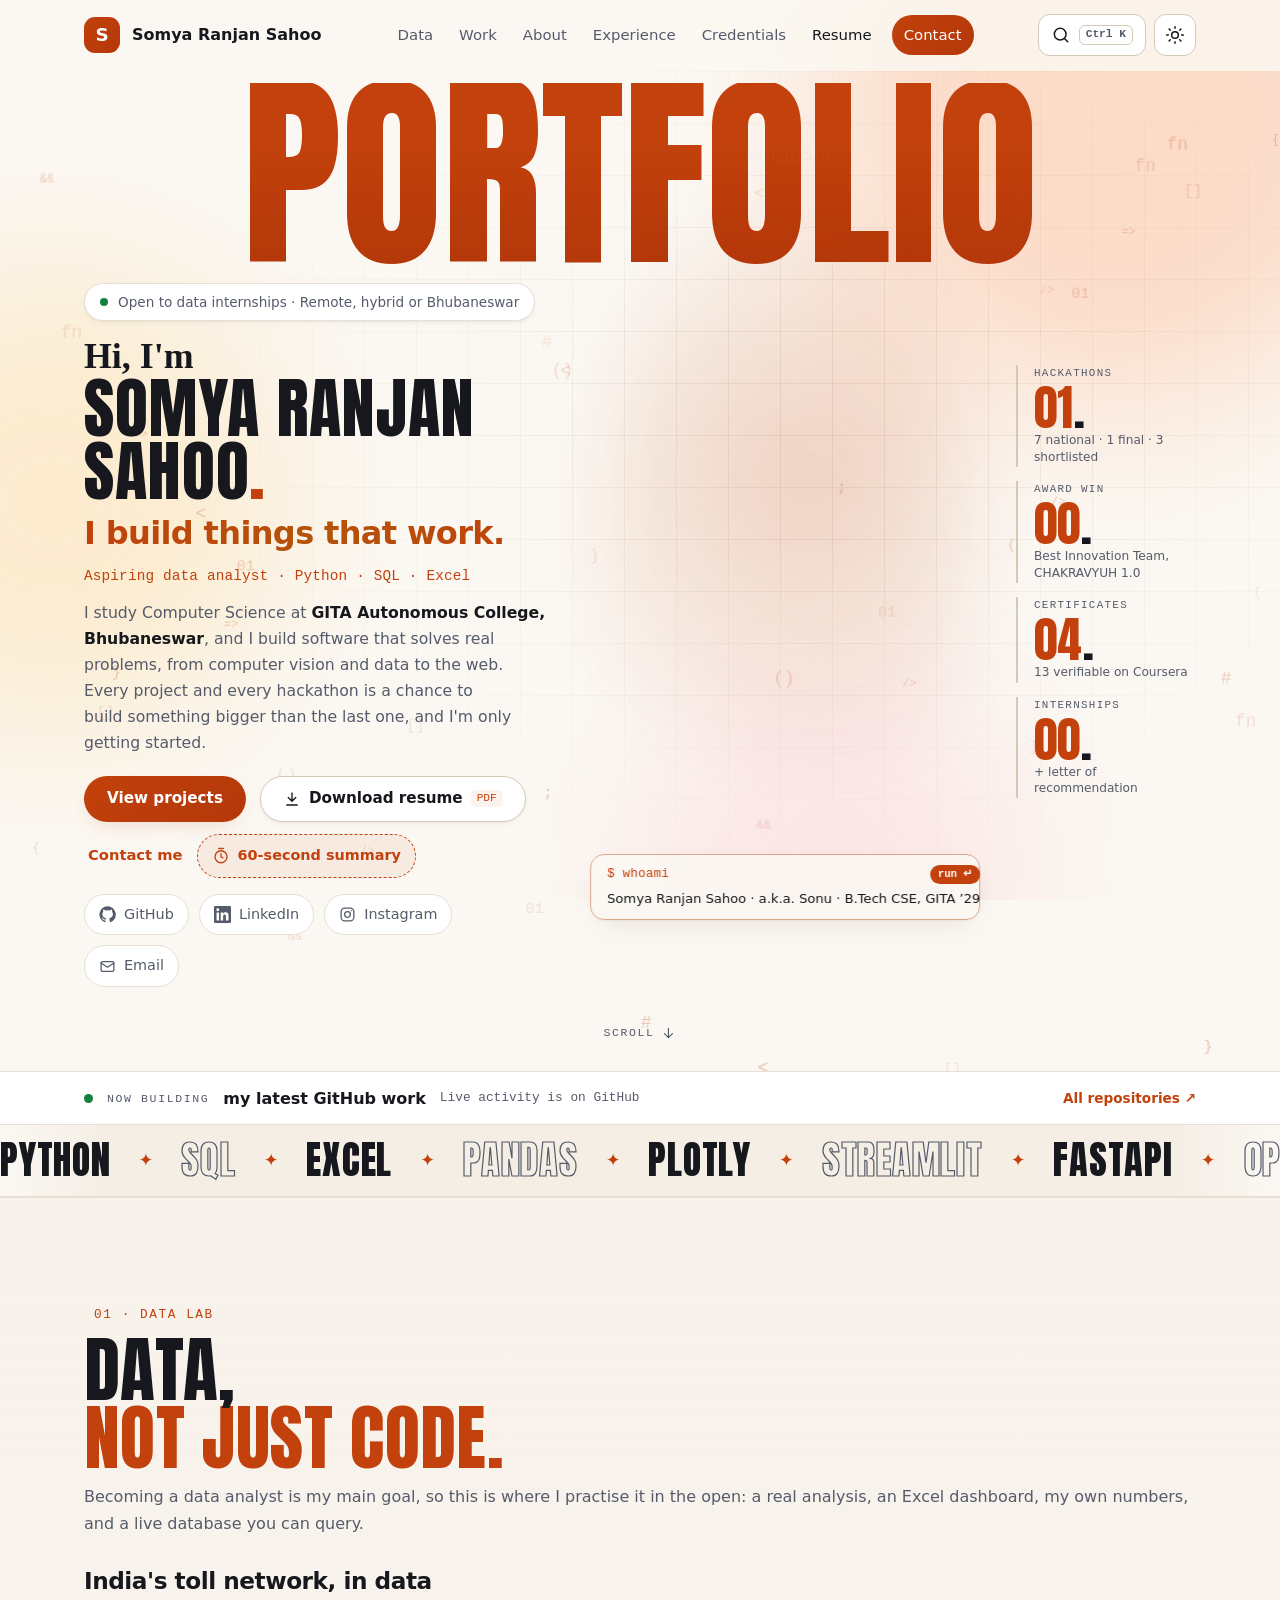
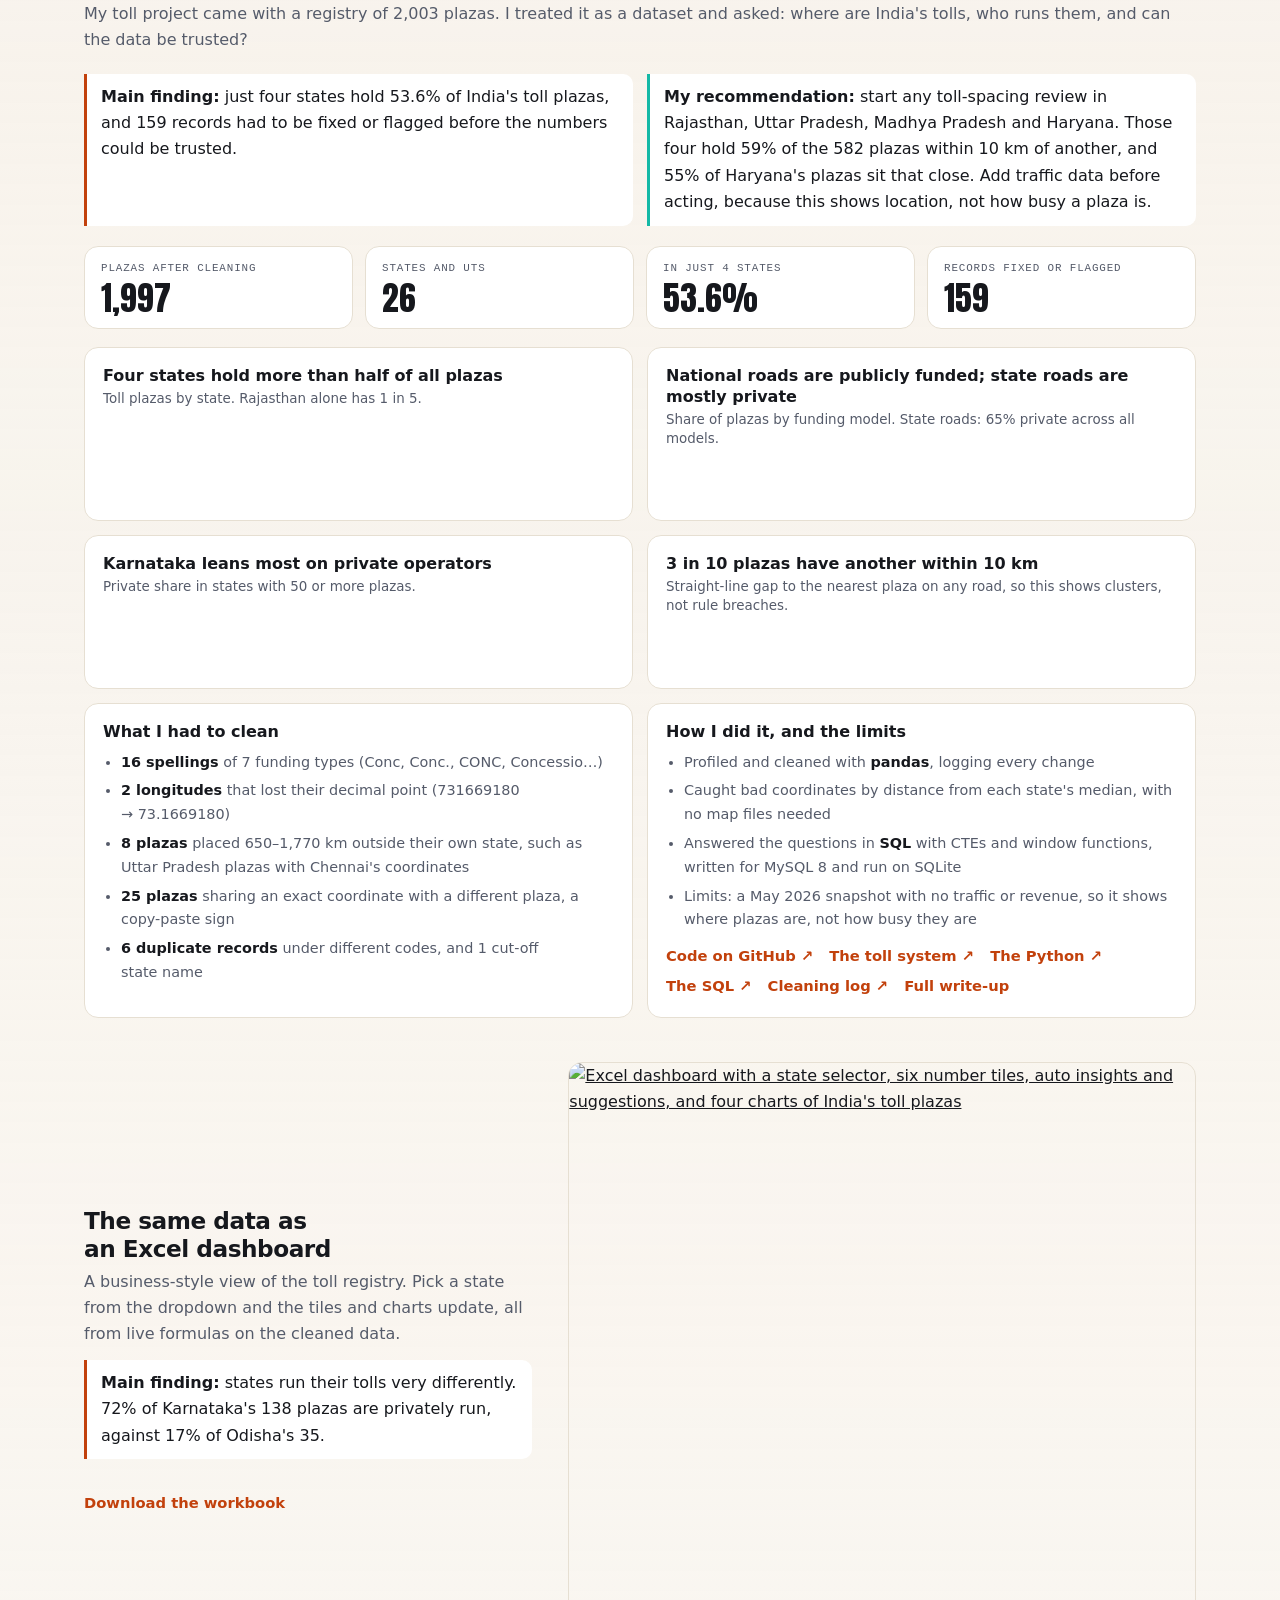
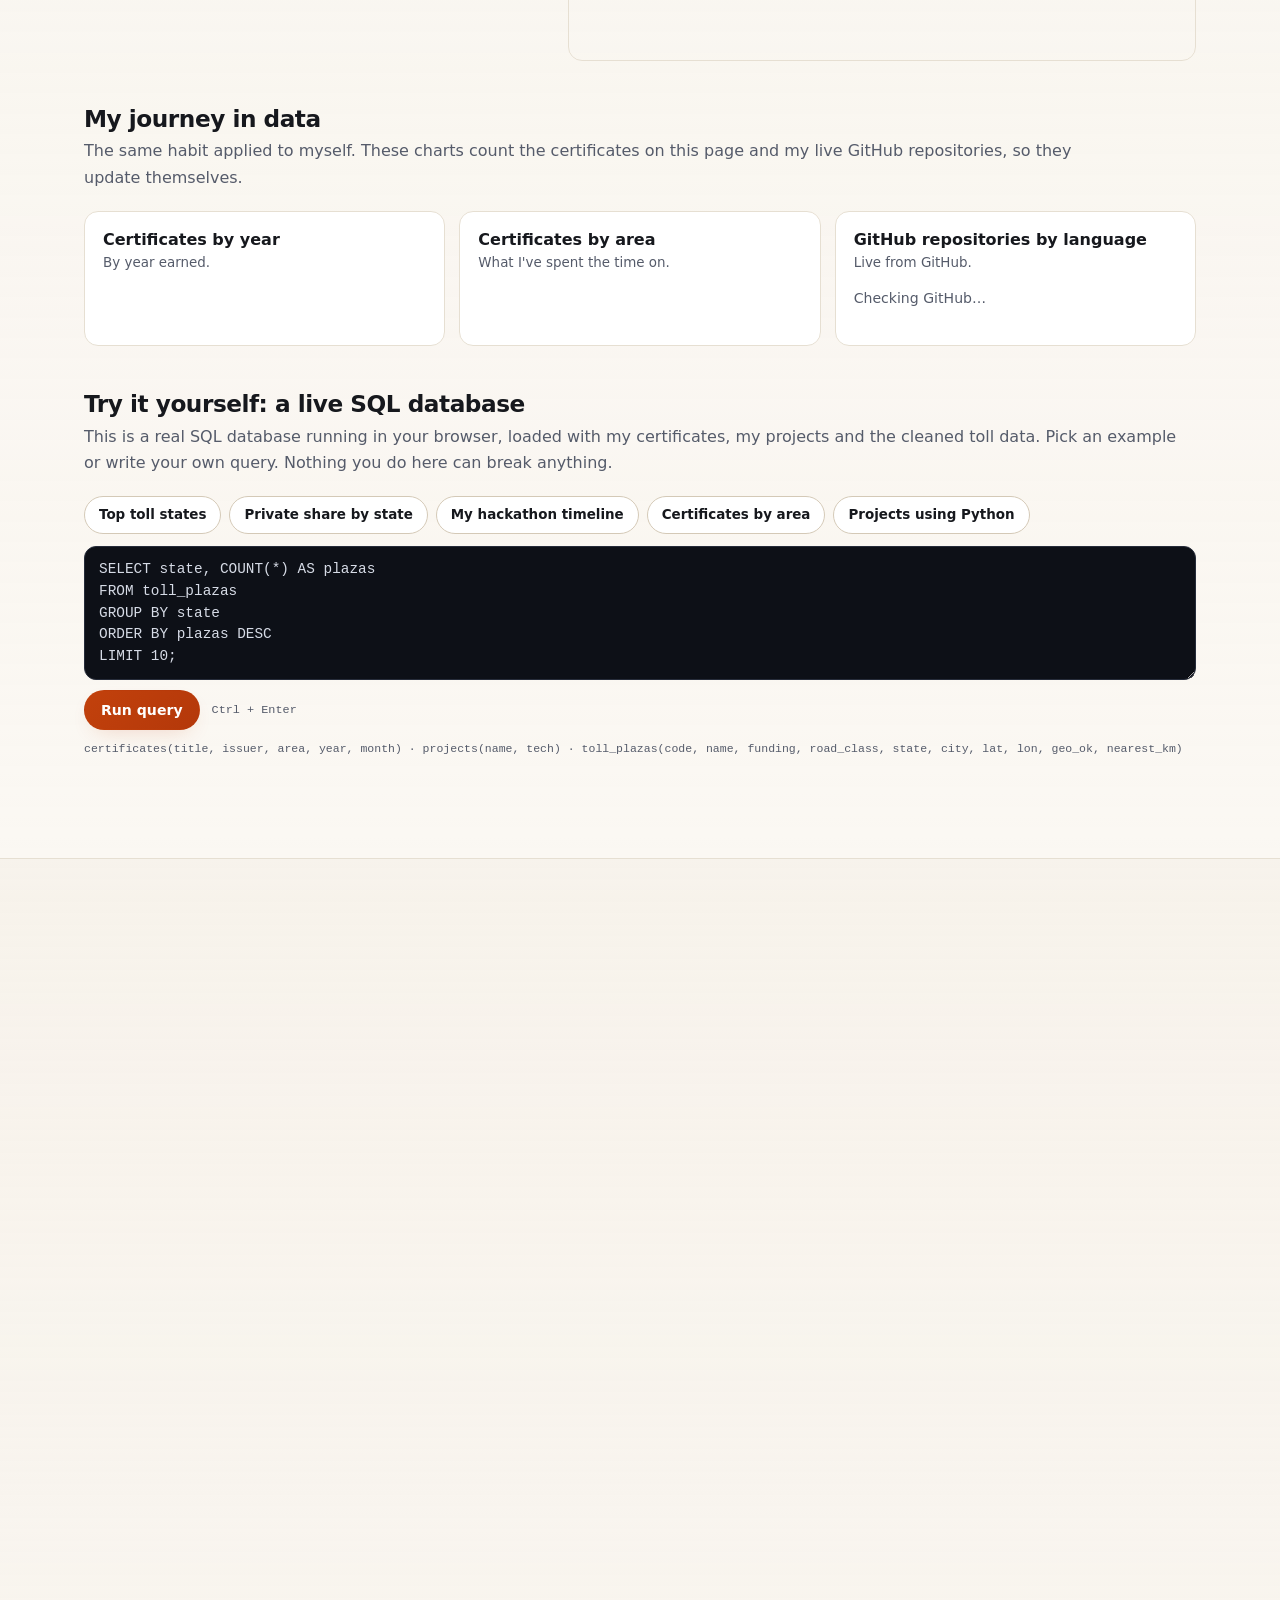
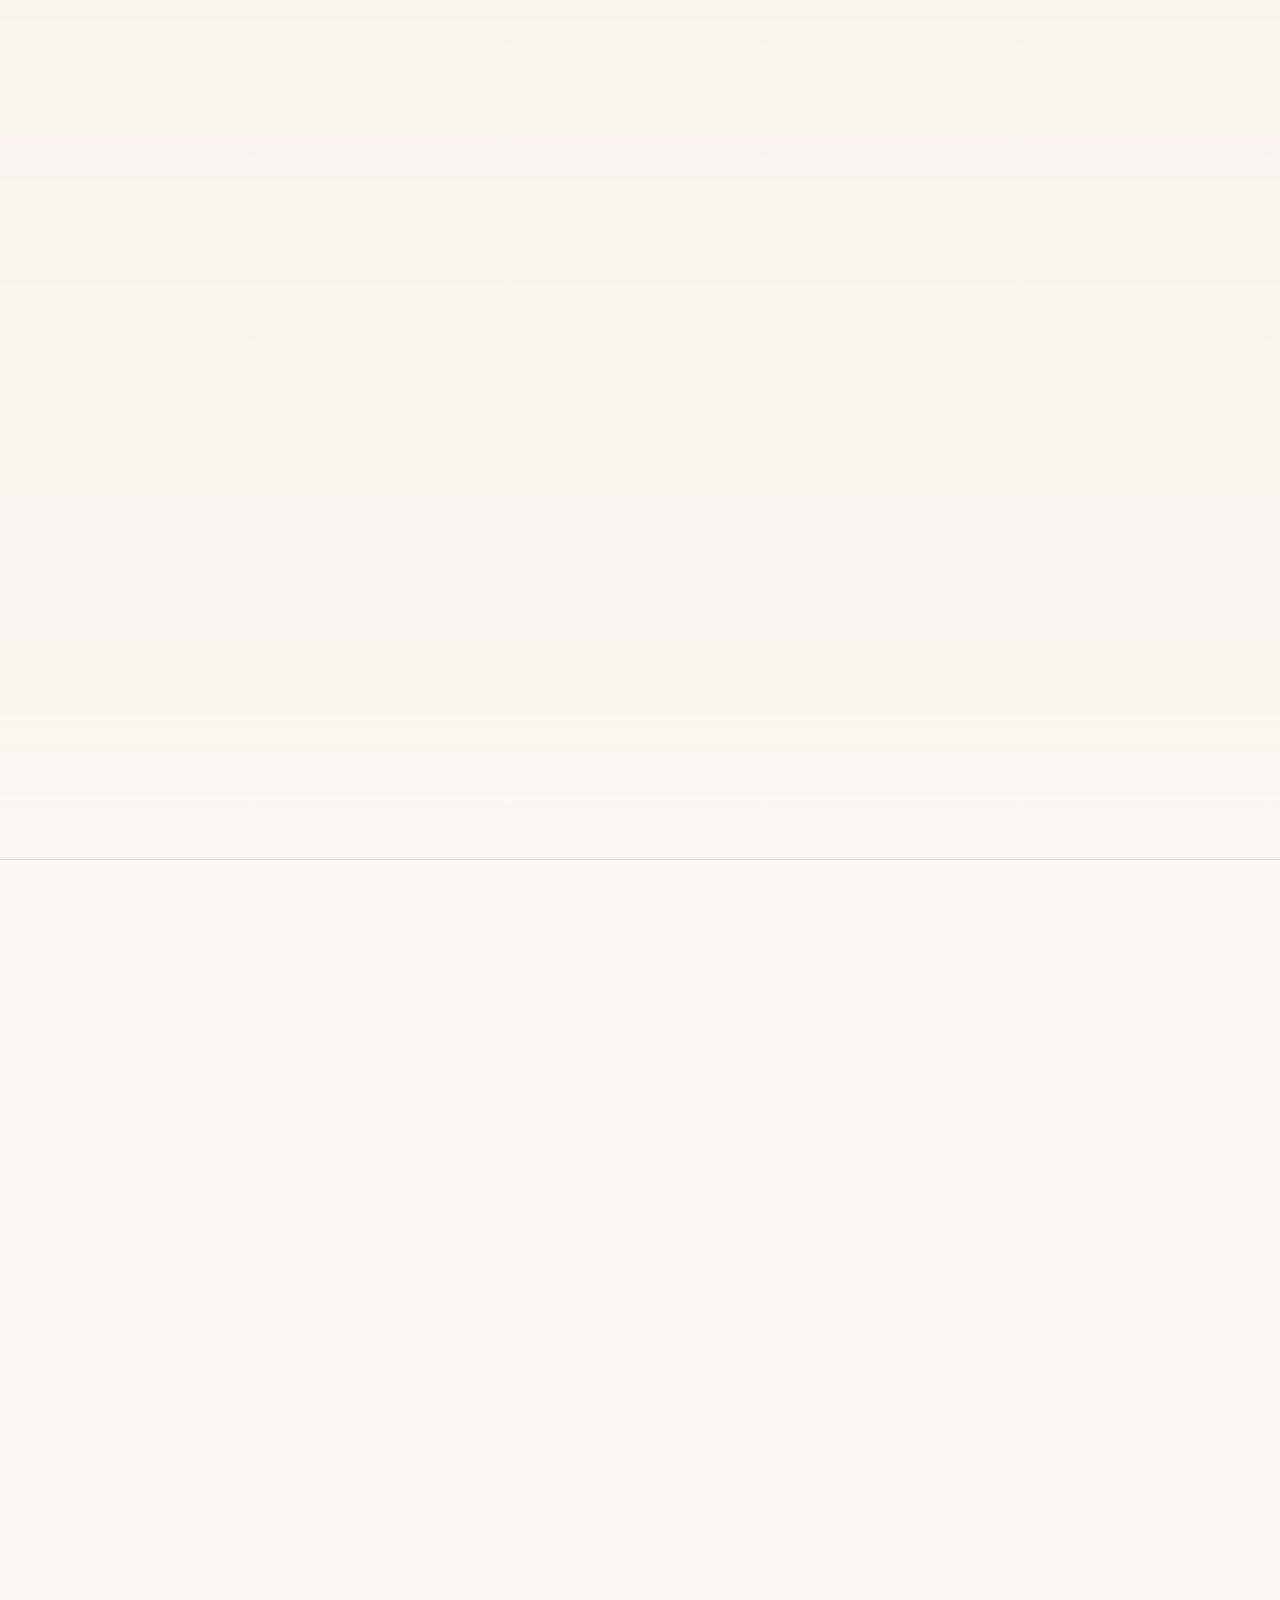
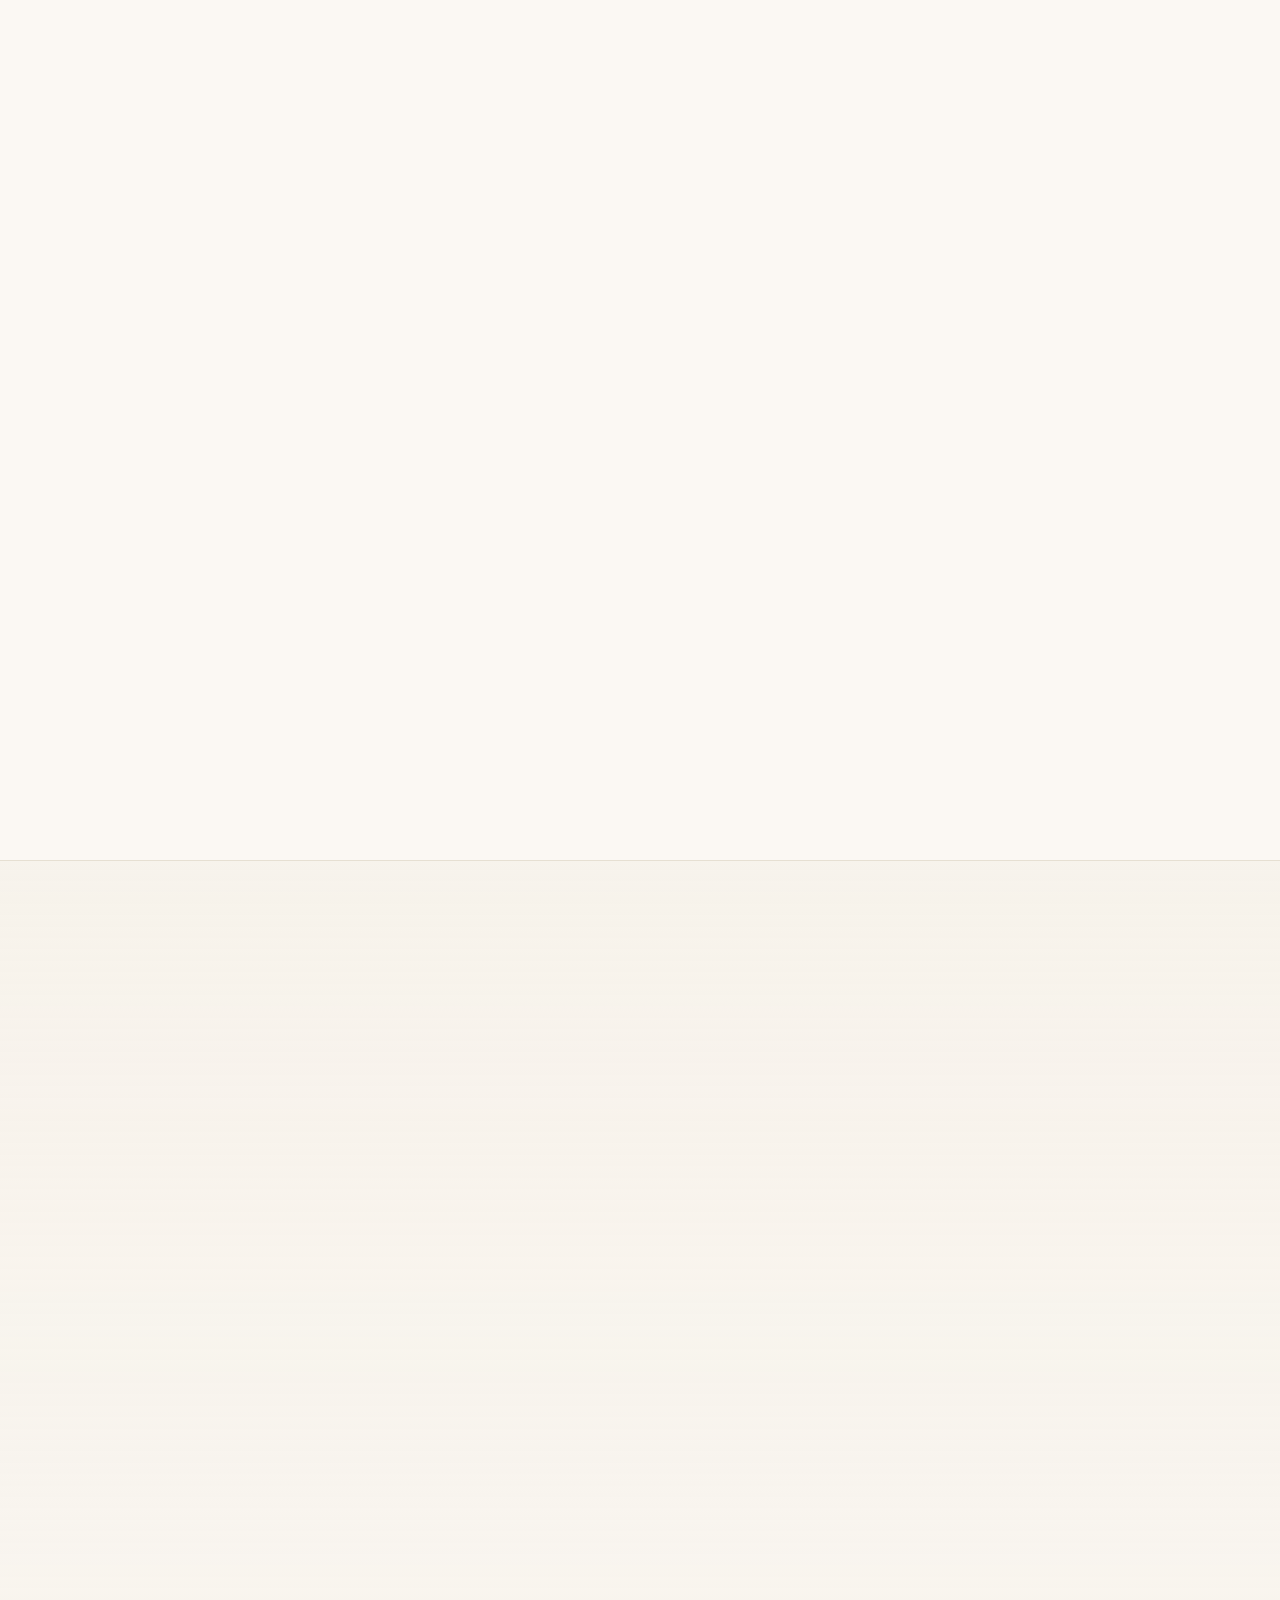
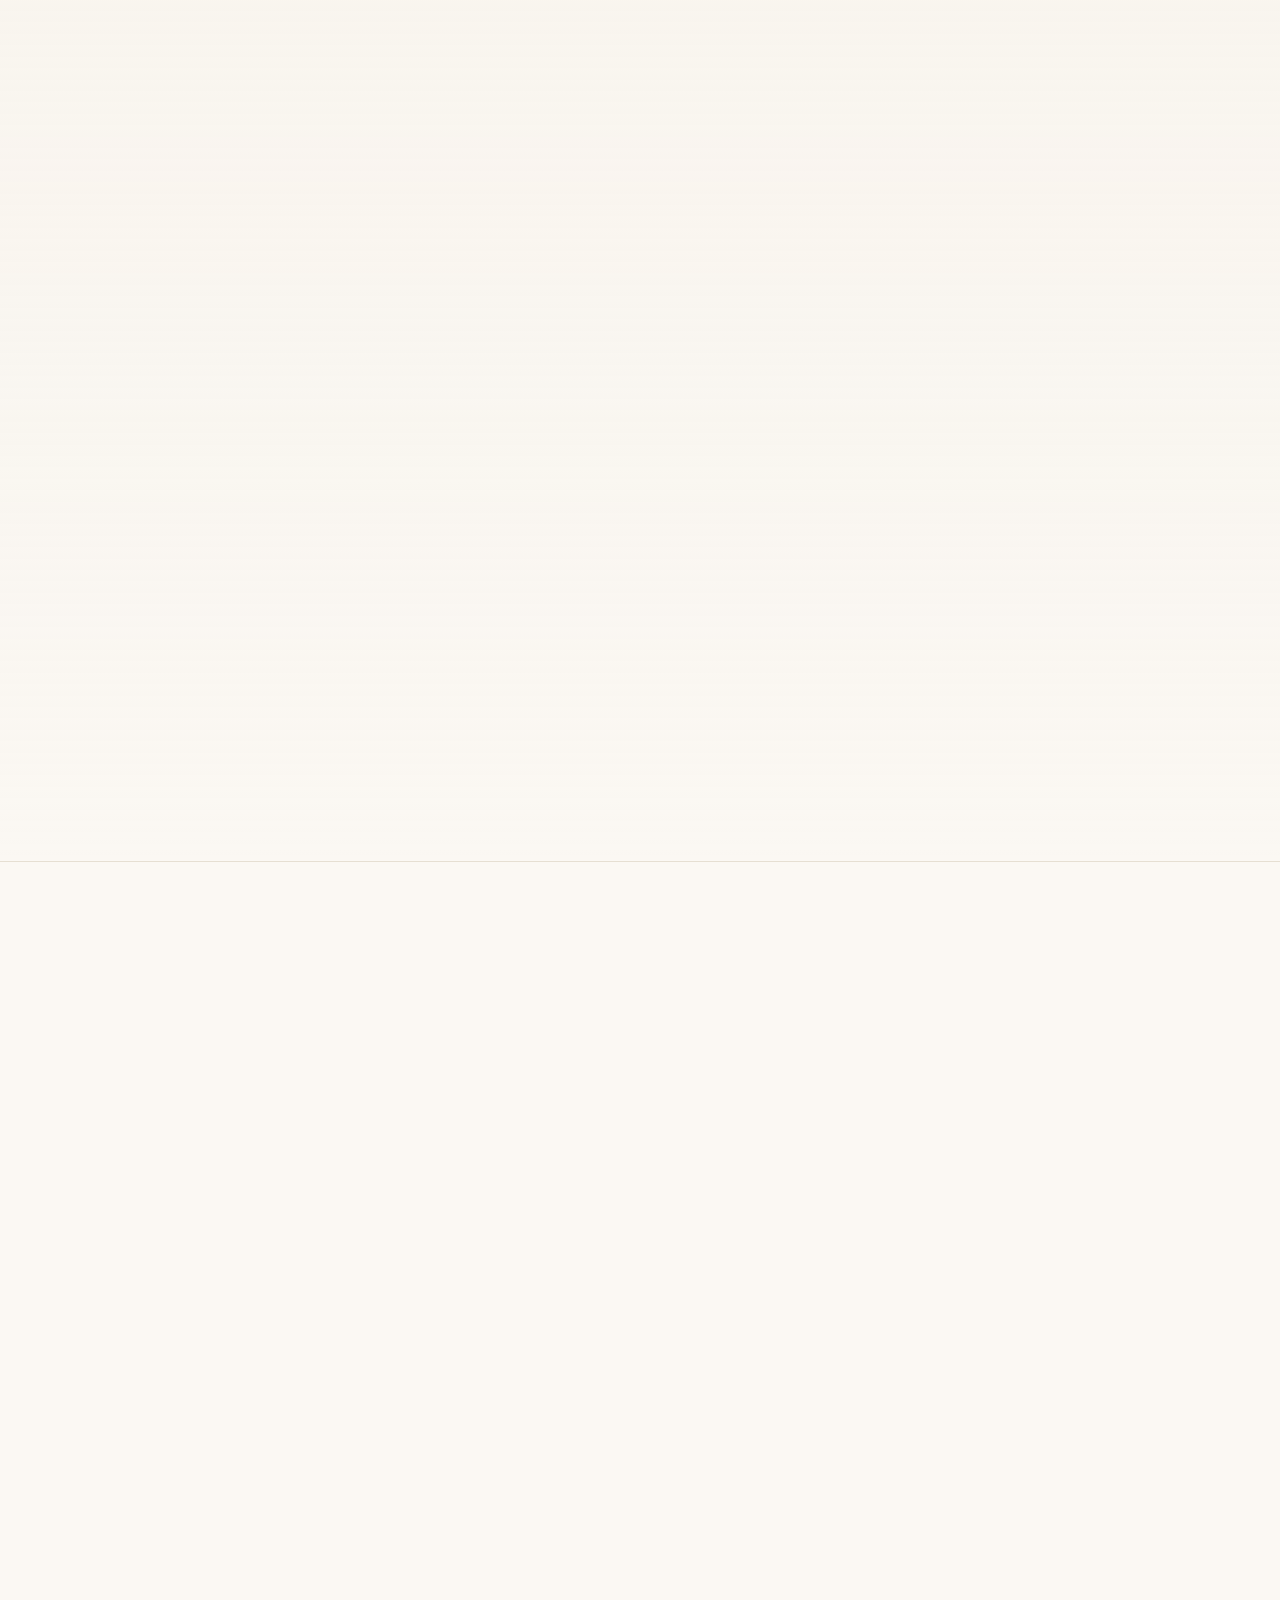
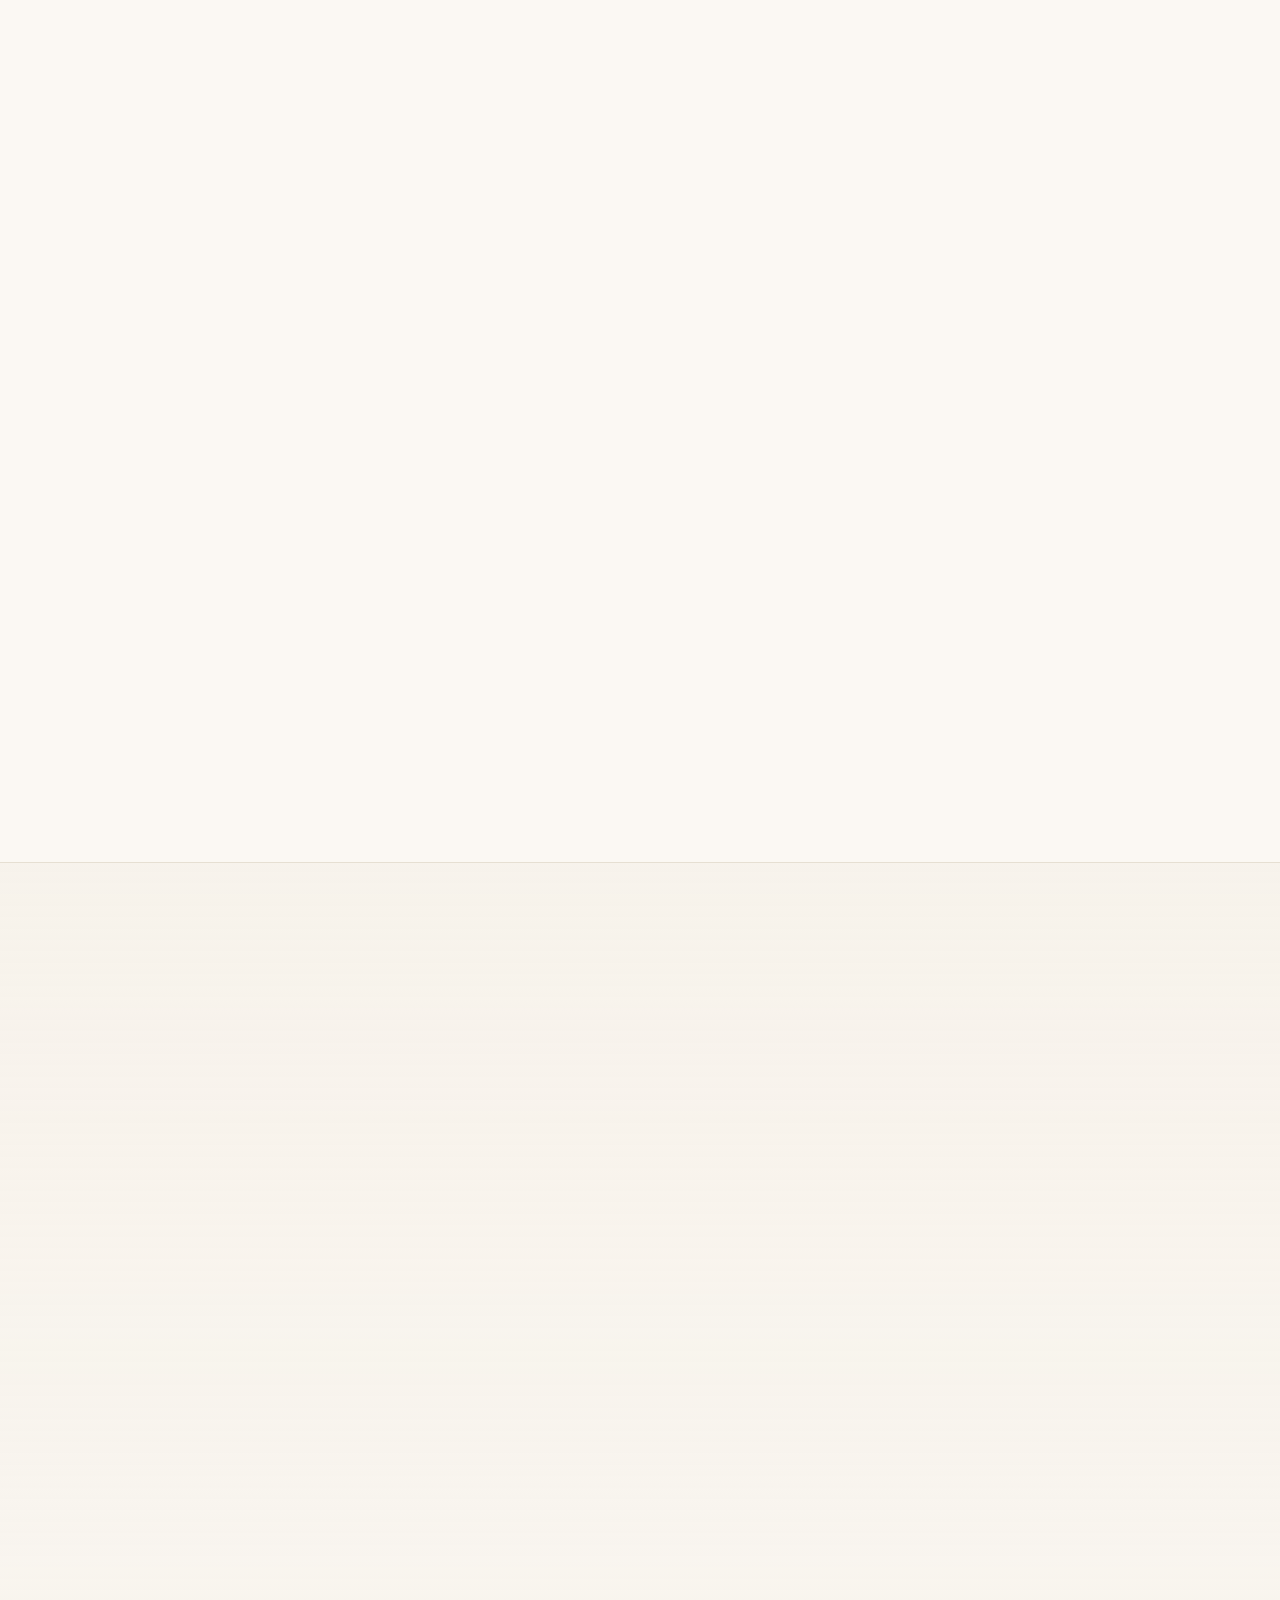
==== commit 26587a11: "Link the new repositories: VECTOR, MindEase, Tic Tac Toe, Scientific Calculator and the Class 12 Tol" ====
--- a/index.html
+++ b/index.html
@@ -43,7 +43,7 @@
 </style>
   <link id="css" rel="stylesheet" href="styles.min.css?v=f070589e" media="(min-width: 761px)">
   <noscript><link rel="stylesheet" href="styles.min.css?v=f070589e"></noscript>
-  <script src="script.min.js?v=46fa6f74" defer fetchpriority="low"></script>
+  <script src="script.min.js?v=9fcd5ee5" defer fetchpriority="low"></script>
 
   <script>try{var t=localStorage.getItem('theme');if(t)document.documentElement.setAttribute('data-theme',t)}catch(e){}try{if(matchMedia('(prefers-reduced-motion: reduce)').matches){}else if(matchMedia('(max-width: 760px)').matches||(matchMedia('(pointer: coarse)').matches&&Math.min(screen.width,screen.height)<=600)){document.documentElement.classList.add('intro-lite')}else{document.documentElement.classList.add('build-on');[['hand3d.min.js?v=538266f5','script'],['assets/img/hand-r.webp','image'],['assets/img/hand-l.webp','image']].forEach(function(f){var l=document.createElement('link');l.rel='preload';l.href=f[0];l.as=f[1];document.head.appendChild(l)});setTimeout(function(){if(!window.__bp)document.documentElement.classList.remove('build-on')},16000)}}catch(e){}try{var c=document.getElementById('css'),r=function(){c.media='all';document.documentElement.classList.add('css-ready')};if(c.sheet)r();else{if(location.hash)c.media='all';c.addEventListener('load',r)}}catch(e){document.documentElement.classList.add('css-ready')}</script>
 
@@ -102,7 +102,7 @@
   {"@context":"https://schema.org","@type":"WebSite","name":"Somya Ranjan Sahoo","alternateName":["Somya Ranjan Sahoo Portfolio","Sonu"],"url":"https://somyaranjansahoo6422.github.io/","inLanguage":"en-IN","author":{"@type":"Person","name":"Somya Ranjan Sahoo"}}
   </script>
   <script type="application/ld+json">
-  {"@context":"https://schema.org","@type":"ItemList","name":"Projects by Somya Ranjan Sahoo","itemListElement":[{"@type":"ListItem","position":1,"item":{"@type":"SoftwareSourceCode","name":"VANTAGE: ZERO","description":"A voice-controlled 3D combat flight game that runs in the browser.","codeRepository":"https://github.com/somyaranjansahoo6422/Game-using-Wispr-Flow","programmingLanguage":"TypeScript","author":{"@type":"Person","name":"Somya Ranjan Sahoo"},"url":"https://somyaranjansahoo6422.github.io/projects/vantage-zero/"},"url":"https://somyaranjansahoo6422.github.io/projects/vantage-zero/"},{"@type":"ListItem","position":2,"item":{"@type":"SoftwareSourceCode","name":"GOD VIEW","description":"An open-source-intelligence digital twin: live flights and satellites on a 3D globe, linked in a knowledge graph.","codeRepository":"https://github.com/somyaranjansahoo6422/GOD-VIEW","programmingLanguage":"Python","author":{"@type":"Person","name":"Somya Ranjan Sahoo"},"url":"https://somyaranjansahoo6422.github.io/projects/god-view/"},"url":"https://somyaranjansahoo6422.github.io/projects/god-view/"},{"@type":"ListItem","position":3,"item":{"@type":"SoftwareSourceCode","name":"UNSPOKEN","description":"A chest-mounted wearable that helps visually impaired users sense obstacles and lets non-verbal users speak through gestures.","codeRepository":"https://github.com/somyaranjansahoo6422/unspoken","programmingLanguage":"Python","author":{"@type":"Person","name":"Somya Ranjan Sahoo"},"url":"https://somyaranjansahoo6422.github.io/projects/unspoken/"},"url":"https://somyaranjansahoo6422.github.io/projects/unspoken/"},{"@type":"ListItem","position":4,"item":{"@type":"SoftwareSourceCode","name":"Smart Toll Plaza Management & GIS Command Center","description":"A toll operations prototype with live number-plate recognition and a Pan-India plaza map.","codeRepository":"https://github.com/somyaranjansahoo6422/smart-toll-plaza-system","programmingLanguage":"Python","author":{"@type":"Person","name":"Somya Ranjan Sahoo"},"url":"https://somyaranjansahoo6422.github.io/projects/smart-toll-plaza/"},"url":"https://somyaranjansahoo6422.github.io/projects/smart-toll-plaza/"},{"@type":"ListItem","position":5,"item":{"@type":"SoftwareSourceCode","name":"Student Attendance Management System","description":"A multi-role desktop app where students check in by scanning a QR code.","codeRepository":"https://github.com/somyaranjansahoo6422/Student_Attendance_Management_System","programmingLanguage":"Python","author":{"@type":"Person","name":"Somya Ranjan Sahoo"},"url":"https://somyaranjansahoo6422.github.io/projects/student-attendance-system/"},"url":"https://somyaranjansahoo6422.github.io/projects/student-attendance-system/"},{"@type":"ListItem","position":6,"item":{"@type":"SoftwareSourceCode","name":"VECTOR","description":"An air-traffic-control simulator played with spoken ATC commands.","programmingLanguage":"Python","author":{"@type":"Person","name":"Somya Ranjan Sahoo"},"url":"https://somyaranjansahoo6422.github.io/projects/vector/"},"url":"https://somyaranjansahoo6422.github.io/projects/vector/"},{"@type":"ListItem","position":7,"item":{"@type":"SoftwareSourceCode","name":"Face-scan Verification & Fraud Console","description":"Team builds: face-scan verification anchored on Solana, and a card-fraud console over TigerGraph.","codeRepository":"https://github.com/Swagat-CREATOR/hhgoa-task-3-by-ASTRA-X-","programmingLanguage":"Python","author":{"@type":"Person","name":"Somya Ranjan Sahoo"},"url":"https://somyaranjansahoo6422.github.io/projects/face-scan-fraud-console/"},"url":"https://somyaranjansahoo6422.github.io/projects/face-scan-fraud-console/"},{"@type":"ListItem","position":8,"item":{"@type":"SoftwareSourceCode","name":"MindEase","description":"A stress self-check prototype for college students, shortlisted at Smart India Hackathon 2025.","programmingLanguage":"JavaScript","author":{"@type":"Person","name":"Somya Ranjan Sahoo"},"url":"https://somyaranjansahoo6422.github.io/projects/mindease/"},"url":"https://somyaranjansahoo6422.github.io/projects/mindease/"},{"@type":"ListItem","position":9,"item":{"@type":"SoftwareSourceCode","name":"Smaller builds","description":"Python games and utilities: Snake, Pong, Connect 4, a calculator, an expense tracker and more.","programmingLanguage":"Python","author":{"@type":"Person","name":"Somya Ranjan Sahoo"},"url":"https://somyaranjansahoo6422.github.io/projects/smaller-builds/"},"url":"https://somyaranjansahoo6422.github.io/projects/smaller-builds/"}]}
+  {"@context":"https://schema.org","@type":"ItemList","name":"Projects by Somya Ranjan Sahoo","itemListElement":[{"@type":"ListItem","position":1,"item":{"@type":"SoftwareSourceCode","name":"VANTAGE: ZERO","description":"A voice-controlled 3D combat flight game that runs in the browser.","codeRepository":"https://github.com/somyaranjansahoo6422/Game-using-Wispr-Flow","programmingLanguage":"TypeScript","author":{"@type":"Person","name":"Somya Ranjan Sahoo"},"url":"https://somyaranjansahoo6422.github.io/projects/vantage-zero/"},"url":"https://somyaranjansahoo6422.github.io/projects/vantage-zero/"},{"@type":"ListItem","position":2,"item":{"@type":"SoftwareSourceCode","name":"GOD VIEW","description":"An open-source-intelligence digital twin: live flights and satellites on a 3D globe, linked in a knowledge graph.","codeRepository":"https://github.com/somyaranjansahoo6422/GOD-VIEW","programmingLanguage":"Python","author":{"@type":"Person","name":"Somya Ranjan Sahoo"},"url":"https://somyaranjansahoo6422.github.io/projects/god-view/"},"url":"https://somyaranjansahoo6422.github.io/projects/god-view/"},{"@type":"ListItem","position":3,"item":{"@type":"SoftwareSourceCode","name":"UNSPOKEN","description":"A chest-mounted wearable that helps visually impaired users sense obstacles and lets non-verbal users speak through gestures.","codeRepository":"https://github.com/somyaranjansahoo6422/unspoken","programmingLanguage":"Python","author":{"@type":"Person","name":"Somya Ranjan Sahoo"},"url":"https://somyaranjansahoo6422.github.io/projects/unspoken/"},"url":"https://somyaranjansahoo6422.github.io/projects/unspoken/"},{"@type":"ListItem","position":4,"item":{"@type":"SoftwareSourceCode","name":"Smart Toll Plaza Management & GIS Command Center","description":"A toll operations prototype with live number-plate recognition and a Pan-India plaza map.","codeRepository":"https://github.com/somyaranjansahoo6422/smart-toll-plaza-system","programmingLanguage":"Python","author":{"@type":"Person","name":"Somya Ranjan Sahoo"},"url":"https://somyaranjansahoo6422.github.io/projects/smart-toll-plaza/"},"url":"https://somyaranjansahoo6422.github.io/projects/smart-toll-plaza/"},{"@type":"ListItem","position":5,"item":{"@type":"SoftwareSourceCode","name":"Student Attendance Management System","description":"A multi-role desktop app where students check in by scanning a QR code.","codeRepository":"https://github.com/somyaranjansahoo6422/Student_Attendance_Management_System","programmingLanguage":"Python","author":{"@type":"Person","name":"Somya Ranjan Sahoo"},"url":"https://somyaranjansahoo6422.github.io/projects/student-attendance-system/"},"url":"https://somyaranjansahoo6422.github.io/projects/student-attendance-system/"},{"@type":"ListItem","position":6,"item":{"@type":"SoftwareSourceCode","name":"VECTOR","description":"A 3D flight game built by voice with Wispr Flow, which began as an air-traffic-control simulator.","codeRepository":"https://github.com/somyaranjansahoo6422/Game-using-Wispr-Flow/tree/vector-atc","programmingLanguage":"Python","author":{"@type":"Person","name":"Somya Ranjan Sahoo"},"url":"https://somyaranjansahoo6422.github.io/projects/vector/"},"url":"https://somyaranjansahoo6422.github.io/projects/vector/"},{"@type":"ListItem","position":7,"item":{"@type":"SoftwareSourceCode","name":"Face-scan Verification & Fraud Console","description":"Team builds: face-scan verification anchored on Solana, and a card-fraud console over TigerGraph.","codeRepository":"https://github.com/Swagat-CREATOR/hhgoa-task-3-by-ASTRA-X-","programmingLanguage":"Python","author":{"@type":"Person","name":"Somya Ranjan Sahoo"},"url":"https://somyaranjansahoo6422.github.io/projects/face-scan-fraud-console/"},"url":"https://somyaranjansahoo6422.github.io/projects/face-scan-fraud-console/"},{"@type":"ListItem","position":8,"item":{"@type":"SoftwareSourceCode","name":"MindEase","description":"A stress self-check prototype for college students, shortlisted at Smart India Hackathon 2025.","codeRepository":"https://github.com/somyaranjansahoo6422/mindease","programmingLanguage":"JavaScript","author":{"@type":"Person","name":"Somya Ranjan Sahoo"},"url":"https://somyaranjansahoo6422.github.io/projects/mindease/"},"url":"https://somyaranjansahoo6422.github.io/projects/mindease/"},{"@type":"ListItem","position":9,"item":{"@type":"SoftwareSourceCode","name":"Smaller builds","description":"Python games and utilities: Snake, Pong, Connect Four and Tic Tac Toe with AI opponents, two calculators, an inventory manager and an expense tracker.","programmingLanguage":"Python","author":{"@type":"Person","name":"Somya Ranjan Sahoo"},"url":"https://somyaranjansahoo6422.github.io/projects/smaller-builds/"},"url":"https://somyaranjansahoo6422.github.io/projects/smaller-builds/"}]}
   </script>
 </head>
 <body>
@@ -571,12 +571,12 @@
             <a class="card__img zoom" href="assets/img/proj-vector-1570.webp" data-caption="VECTOR air-traffic-control simulator"><img src="assets/img/proj-vector-960.webp" srcset="assets/img/proj-vector-480.webp 480w, assets/img/proj-vector-720.webp 720w, assets/img/proj-vector-960.webp 960w, assets/img/proj-vector-1570.webp 1570w" sizes="(max-width: 760px) calc(100vw - 32px), (max-width: 1100px) 50vw, 270px" width="1570" height="908" alt="VECTOR simulator: a 3D wireframe airspace with gates, two aircraft labels and a voice-command bar" loading="lazy" decoding="async"></a>
             <p class="tag">Solo · voice-built</p>
             <h3>VECTOR</h3>
-            <p>An air-traffic-control simulator I built by voice dictation. You play it with spoken ATC commands: separation missions, gates and pilot read-backs.</p>
+            <p>A 3D flight game I built by voice dictation with Wispr Flow. It began as an air-traffic-control simulator played with spoken ATC commands.</p>
             <ul class="chips chips--sm" aria-label="Technologies"><li>Python</li><li>FastAPI</li><li>Three.js</li><li>Web Speech API</li></ul>
-            <p class="card__links"><a class="link" href="/projects/vector/">Full project page</a><a class="link" href="https://github.com/somyaranjansahoo6422" target="_blank" rel="noopener noreferrer">More on my GitHub ↗</a></p>
+            <p class="card__links"><a class="link" href="/projects/vector/">Full project page</a><a class="link" href="https://github.com/somyaranjansahoo6422/Game-using-Wispr-Flow/tree/vector-atc" target="_blank" rel="noopener noreferrer">Source on GitHub ↗</a></p>
           </article>
 
-          <article class="card" id="facescan" data-cats="ai py rec">
+          <article class="card" id="facescan" data-cats="ai py rec" data-gh>
             <a class="card__img zoom" href="assets/img/proj-hhgoa-1510.webp" data-caption="Fraud investigation console on TigerGraph" data-video="assets/video/fraud-console.mp4"><img src="assets/img/proj-hhgoa-960.webp" srcset="assets/img/proj-hhgoa-480.webp 480w, assets/img/proj-hhgoa-720.webp 720w, assets/img/proj-hhgoa-960.webp 960w, assets/img/proj-hhgoa-1510.webp 1510w" sizes="(max-width: 760px) calc(100vw - 32px), (max-width: 1100px) 50vw, 270px" width="1510" height="730" alt="Fraud Investigation Console listing card transactions flagged as fraud, uncertain or legitimate" loading="lazy" decoding="async"></a>
             <p class="tag"><span class="badge badge--part badge--inline">Participant · Hacker House Goa 2026</span></p>
             <h3>Face-scan Verification &amp; Fraud Console</h3>
@@ -591,7 +591,7 @@
             <h3>MindEase</h3>
             <p>A stress-management idea for college students, and my first hackathon. We prototyped a 10-question stress self-check with scoring.</p>
             <ul class="chips chips--sm" aria-label="Technologies"><li>HTML</li><li>CSS</li><li>JavaScript</li></ul>
-            <p class="card__links"><a class="link" href="/projects/mindease/">Full project page</a><a class="link" href="https://www.linkedin.com/feed/update/urn:li:activity:7507850443012820992/" target="_blank" rel="noopener noreferrer">SIH 2025 post ↗</a></p>
+            <p class="card__links"><a class="link" href="/projects/mindease/">Full project page</a><a class="link" href="https://github.com/somyaranjansahoo6422/mindease" target="_blank" rel="noopener noreferrer">Source on GitHub ↗</a></p>
           </article>
 
           <article class="card card--list" id="small" data-cats="py">
@@ -607,10 +607,10 @@
               <li><a href="https://github.com/somyaranjansahoo6422/expenses_tracker" target="_blank" rel="noopener noreferrer">Expense Tracker</a><span>Python</span></li>
               <li><a href="https://github.com/somyaranjansahoo6422/TEN-PY-17332__all_tasks_/blob/main/Day%20-%2005/Task-1.py" target="_blank" rel="noopener noreferrer">Smart Inventory Manager</a><span>CustomTkinter</span></li>
               <li><a href="https://github.com/somyaranjansahoo6422/Pong_Game" target="_blank" rel="noopener noreferrer">Pong: AI Edition</a><span>Pygame</span></li>
-              <li><a href="https://github.com/somyaranjansahoo6422/Connect_4_Game" target="_blank" rel="noopener noreferrer">Connect 4 vs AI</a><span>Python</span></li>
+              <li><a href="https://github.com/somyaranjansahoo6422/Connect_4_Game" target="_blank" rel="noopener noreferrer">Connect 4 vs AI</a><span>Python <a class="mini__play" href="assets/video/connect4-gameplay.mp4" data-play data-caption="Connect Four: Red against the hard AI, ending in four in a row" aria-label="Watch the Connect 4 demo">▶</a></span></li>
               <li><a href="https://github.com/somyaranjansahoo6422/snake-game" target="_blank" rel="noopener noreferrer">Snake</a><span>Turtle <a class="mini__play" href="assets/video/snake-gameplay.mp4" data-play data-caption="Snake: eating, growing, and a crash that resets the score but keeps the high score" aria-label="Watch the Snake demo">▶</a></span></li>
               <li><a href="https://github.com/somyaranjansahoo6422/Simple_Calculator" target="_blank" rel="noopener noreferrer">Simple Calculator</a><span>Python <a class="mini__play" href="assets/video/calculator.mp4" data-play data-caption="Simple Calculator in the terminal: add, multiply, divide, divide by zero and bad input" aria-label="Watch the Simple Calculator demo">▶</a></span></li>
-              <li><a href="assets/video/toll-console.mp4" data-play data-caption="Toll Plaza Manager in the terminal: add plazas, duplicate check, table with totals, update and remove">Toll Plaza Manager</a><span>Console</span></li>
+              <li><a href="https://github.com/somyaranjansahoo6422/toll_plaza_system-class_12th-project" target="_blank" rel="noopener noreferrer">Toll Plaza Manager</a><span>Python <a class="mini__play" href="assets/video/toll-console.mp4" data-play data-caption="Toll Plaza Manager in the terminal: add plazas, duplicate check, table with totals, update and remove" aria-label="Watch the Toll Plaza Manager demo">▶</a></span></li>
             </ul>
             <p class="card__links"><a class="link" href="/projects/smaller-builds/">Full project page</a><a class="link" href="https://github.com/somyaranjansahoo6422?tab=repositories" target="_blank" rel="noopener noreferrer">More on my GitHub ↗</a></p>
           </article>
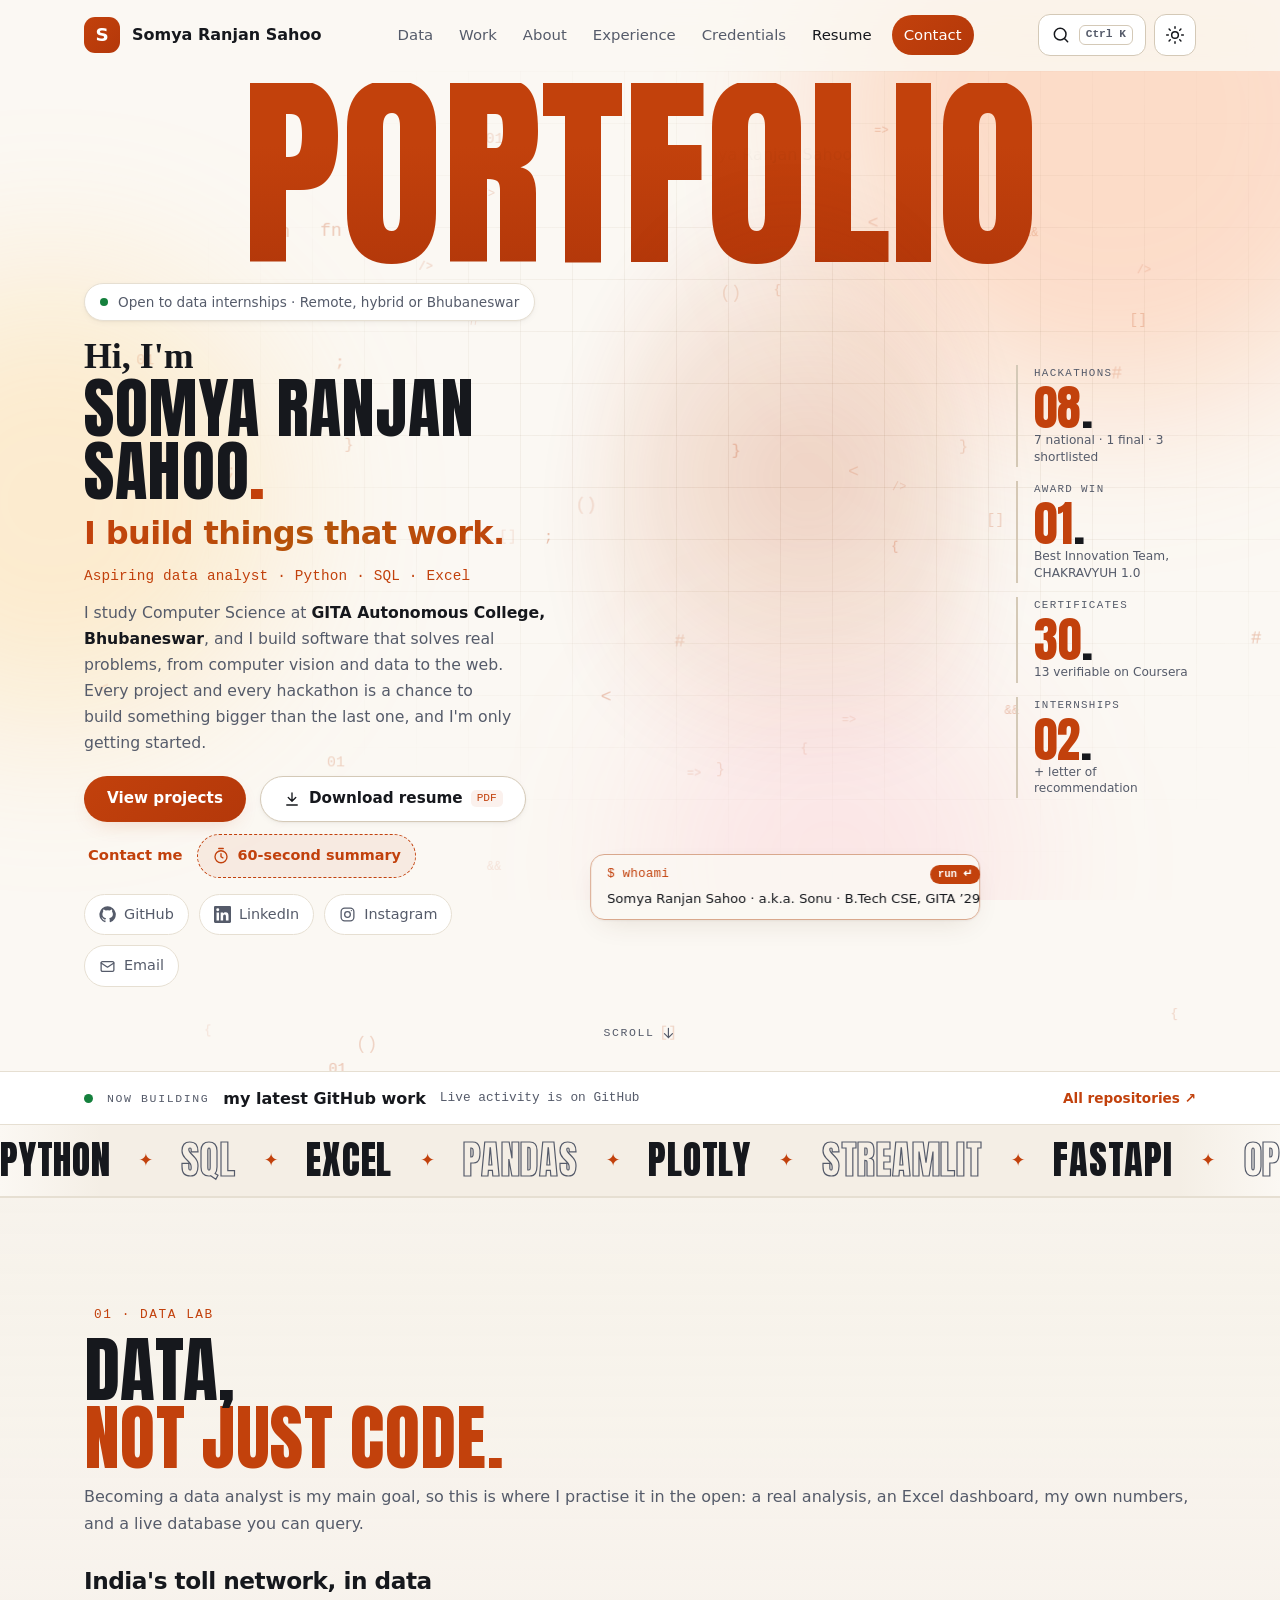
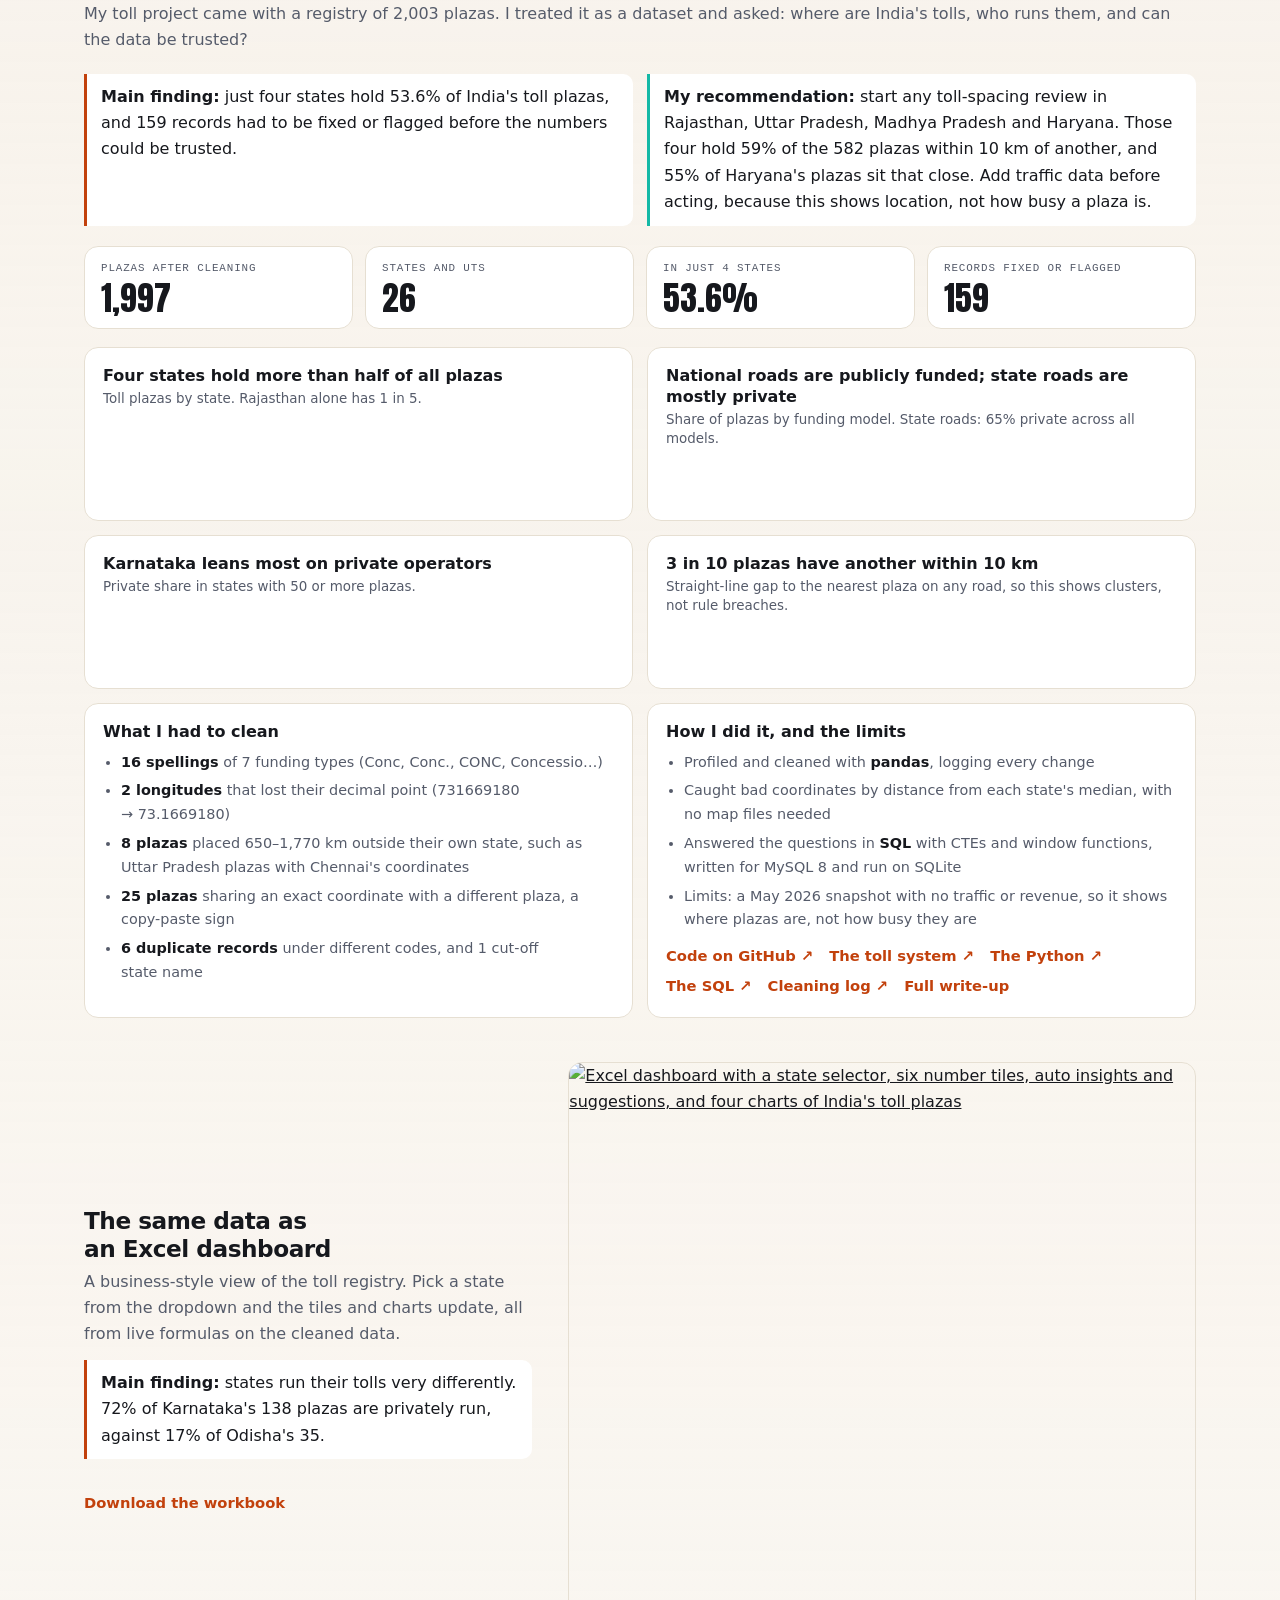
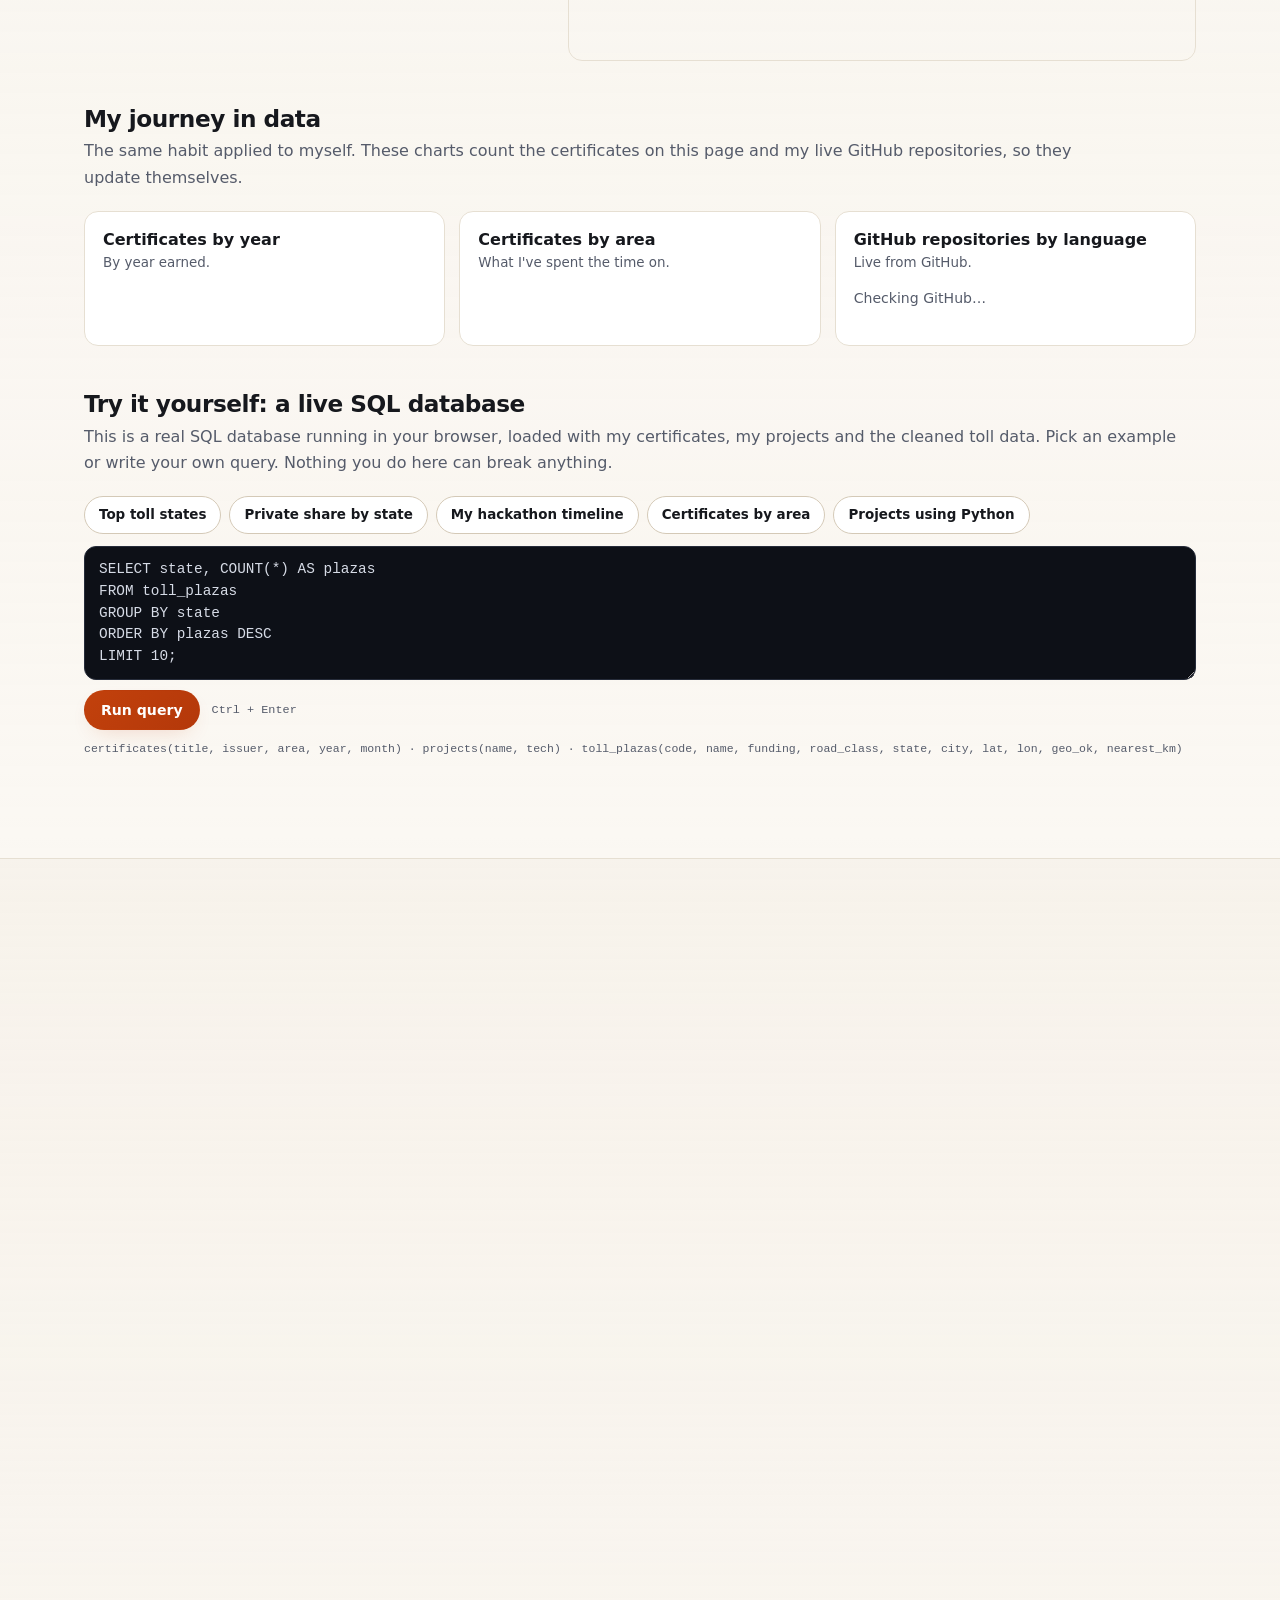
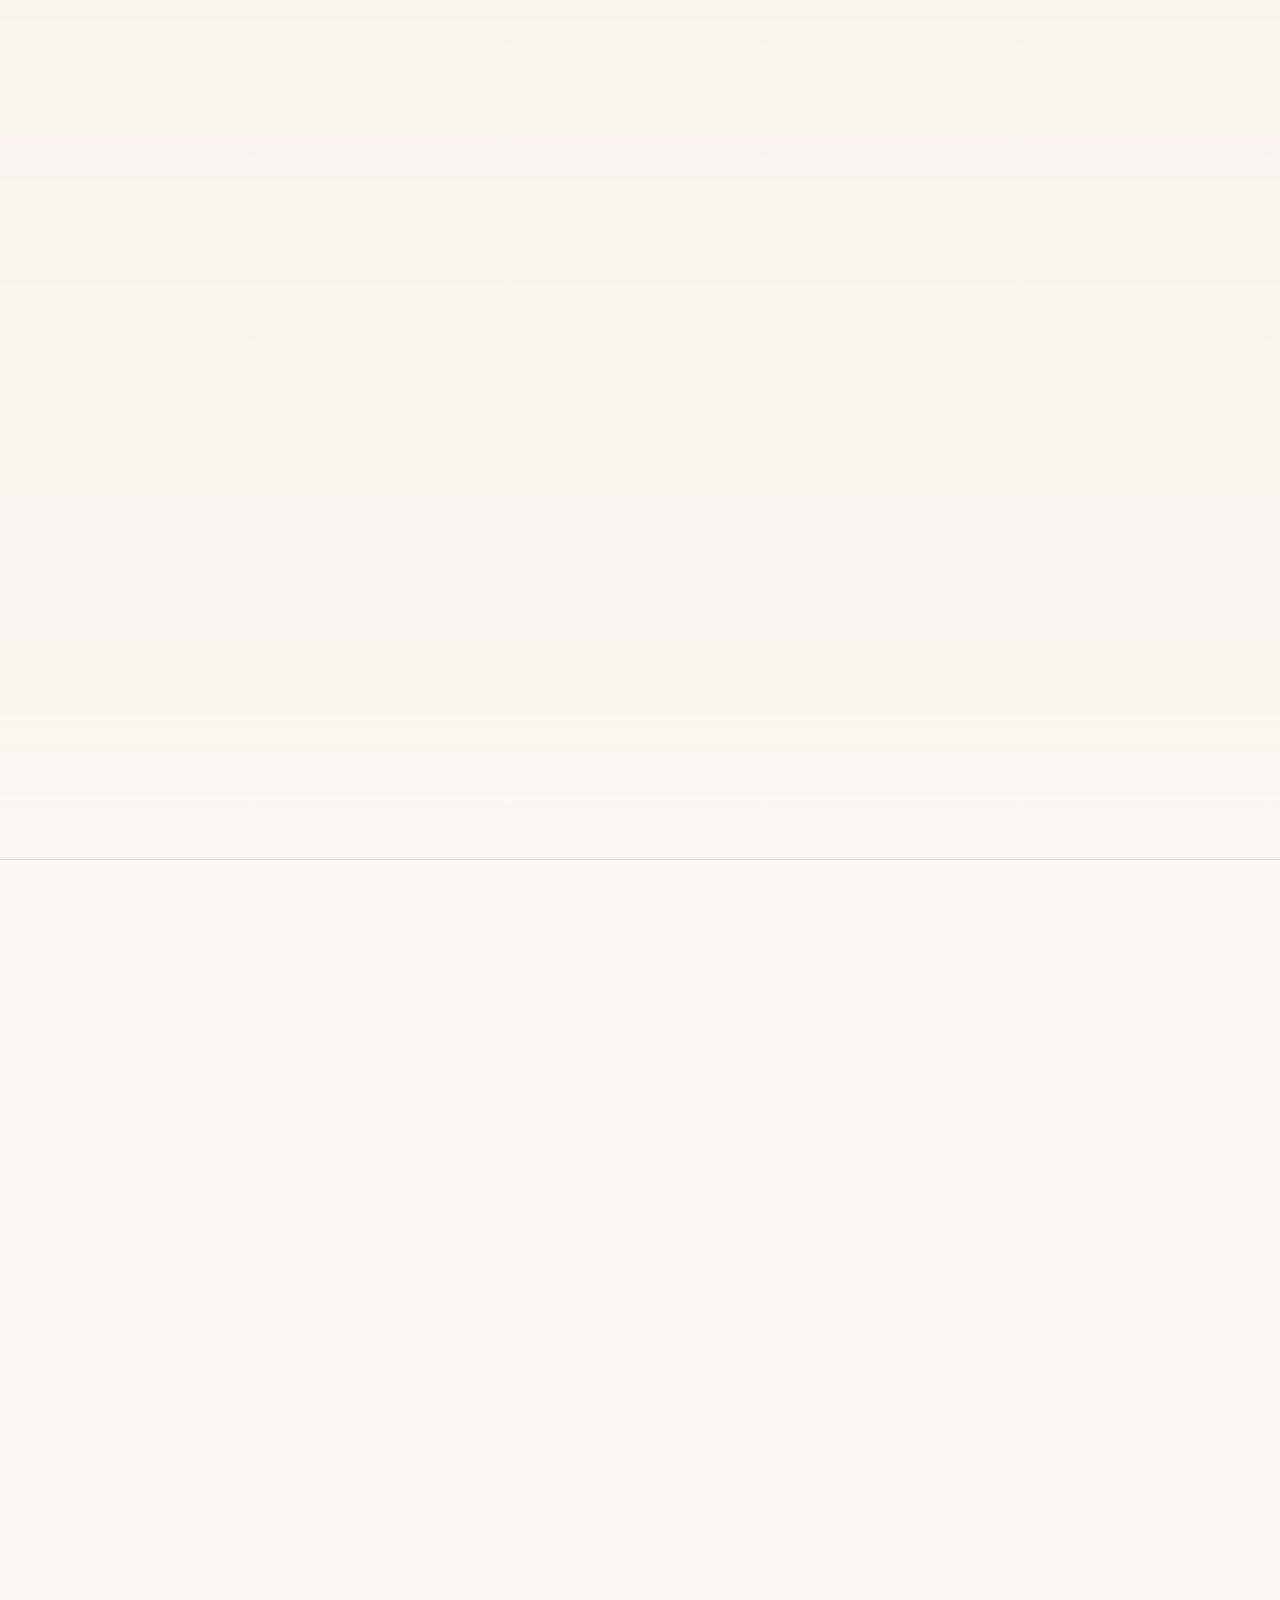
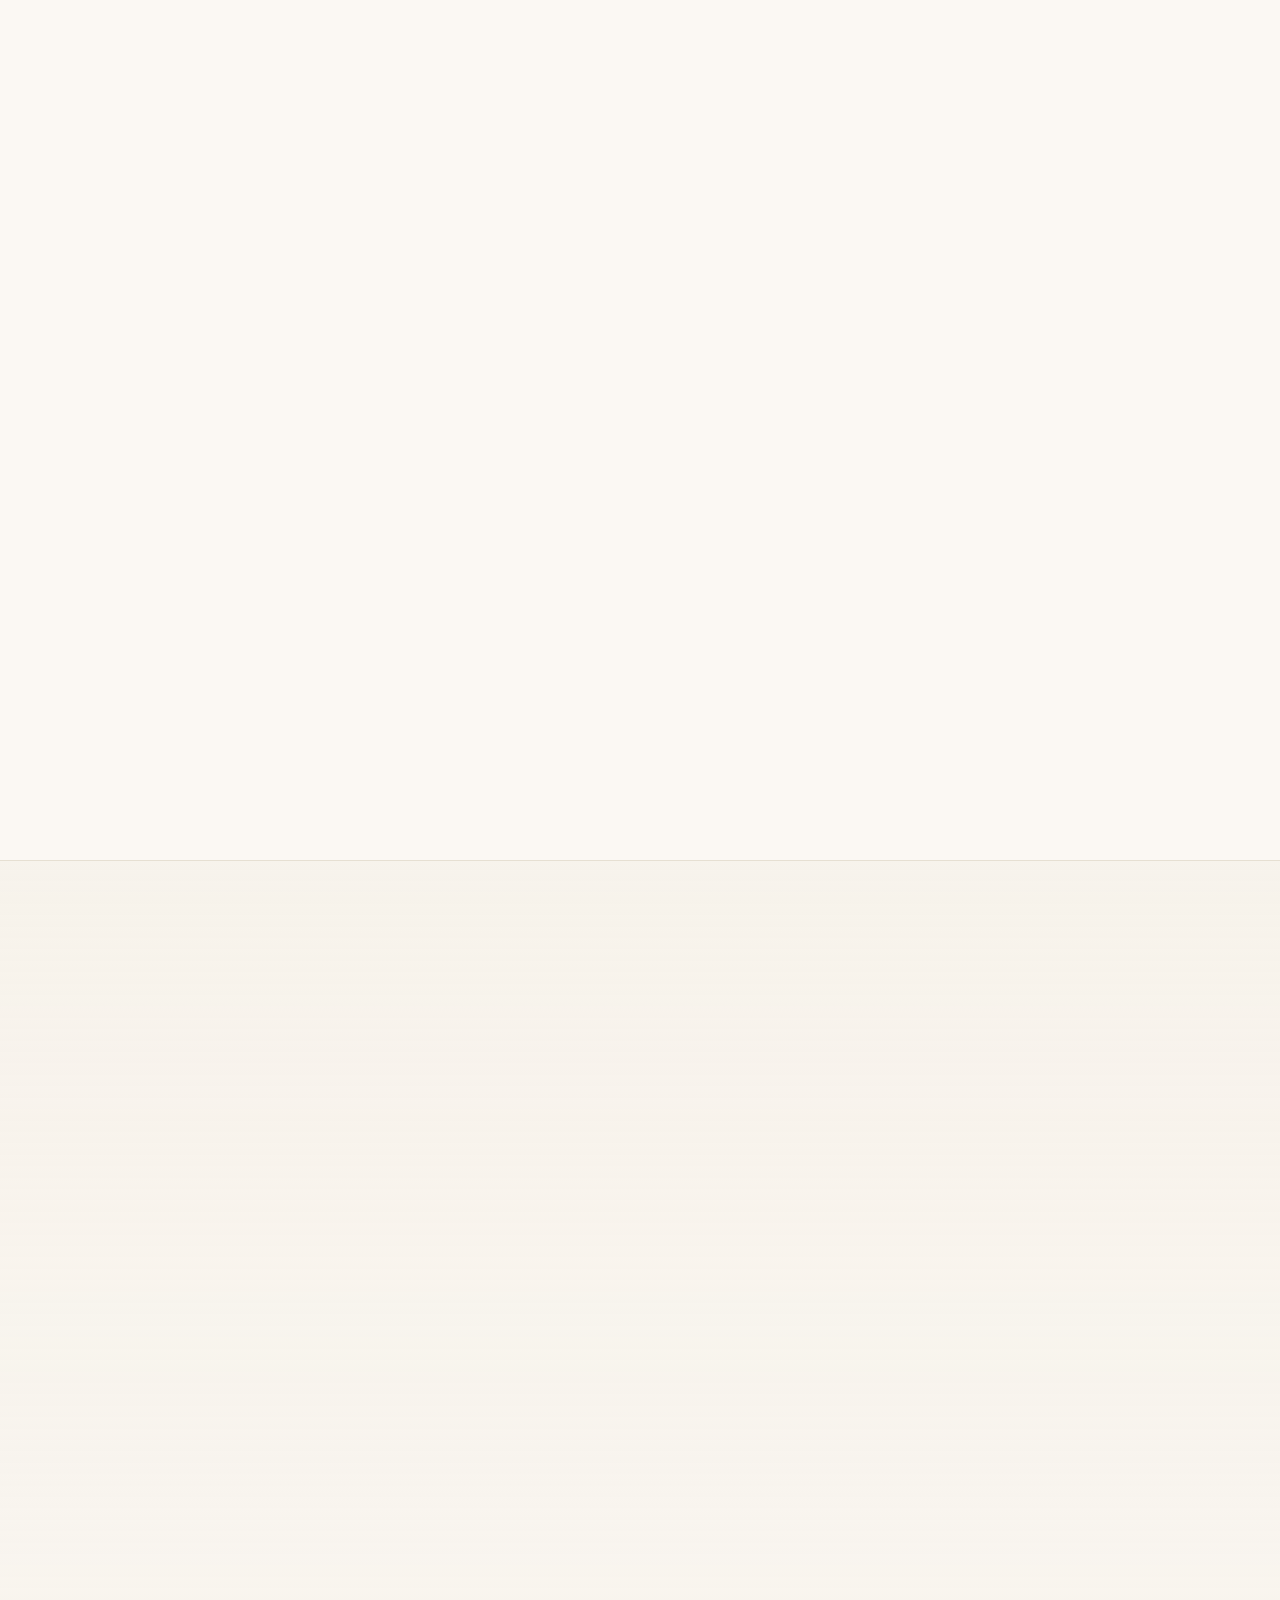
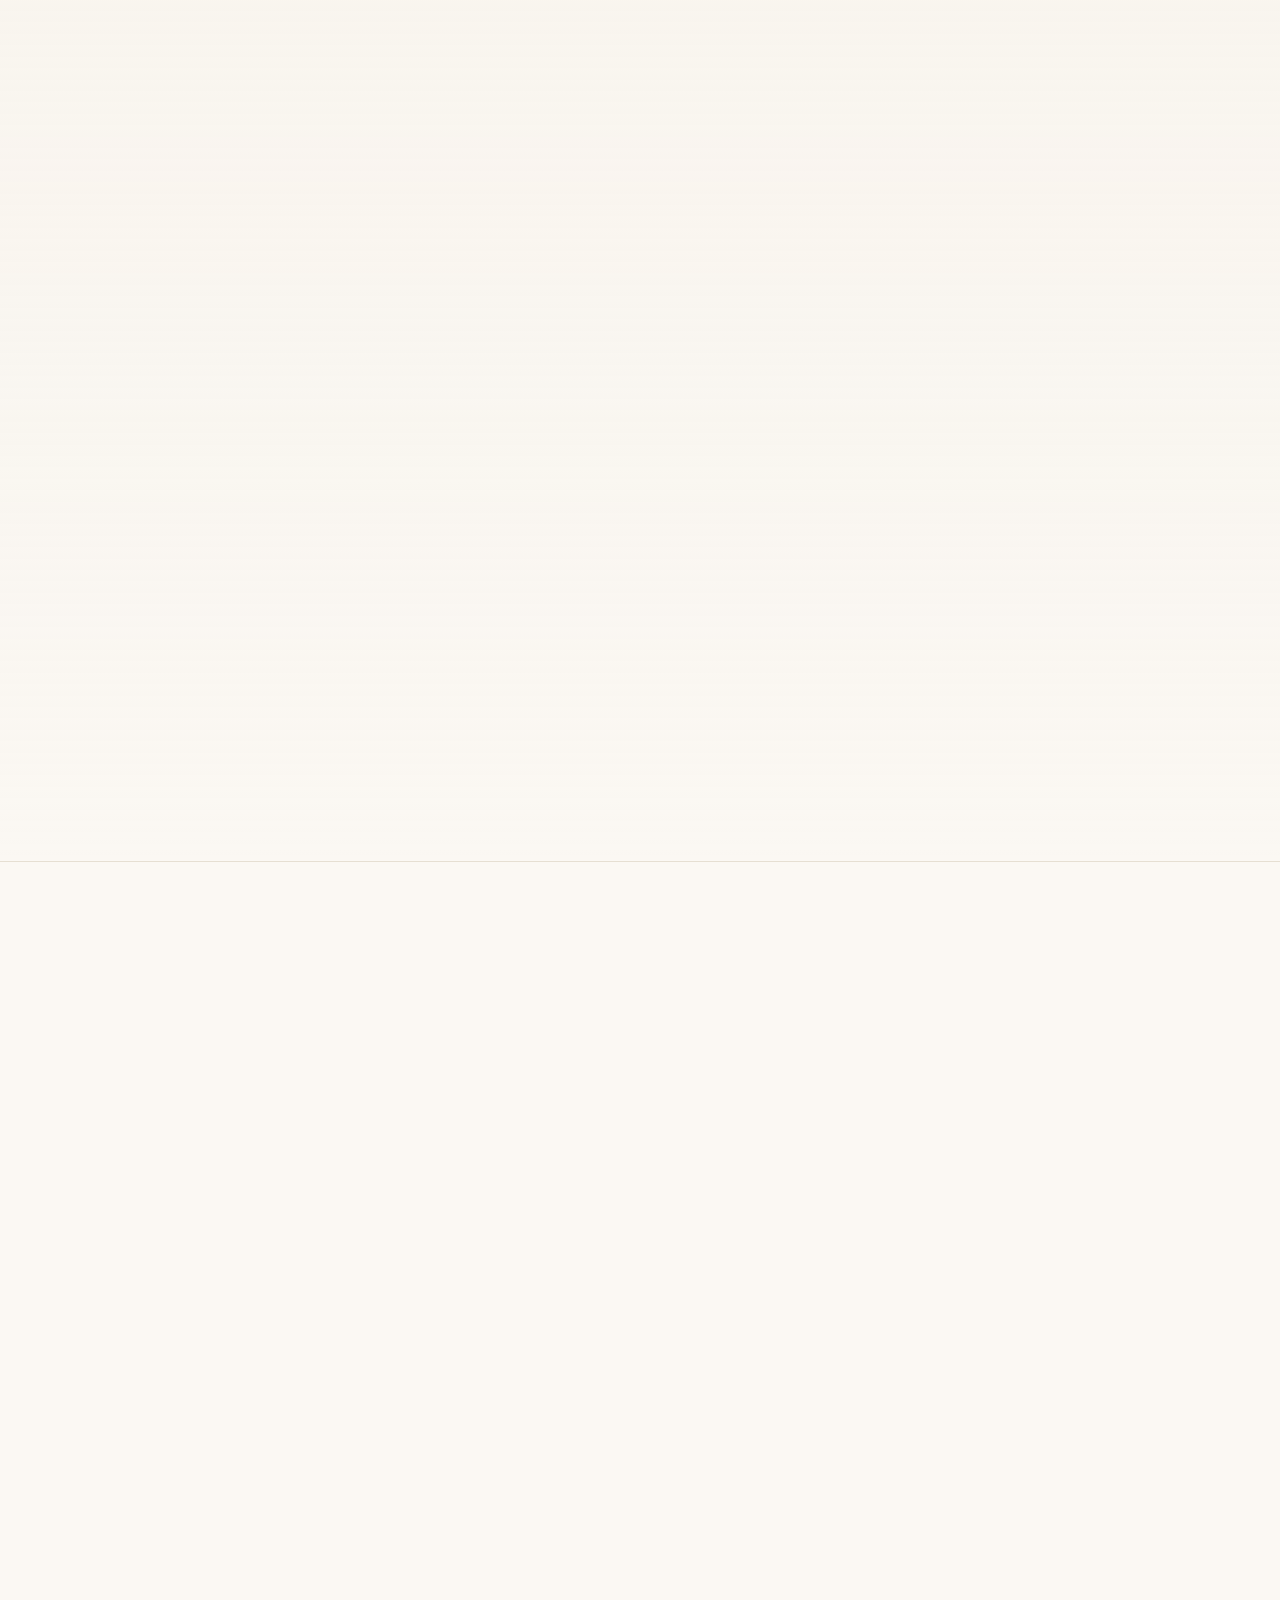
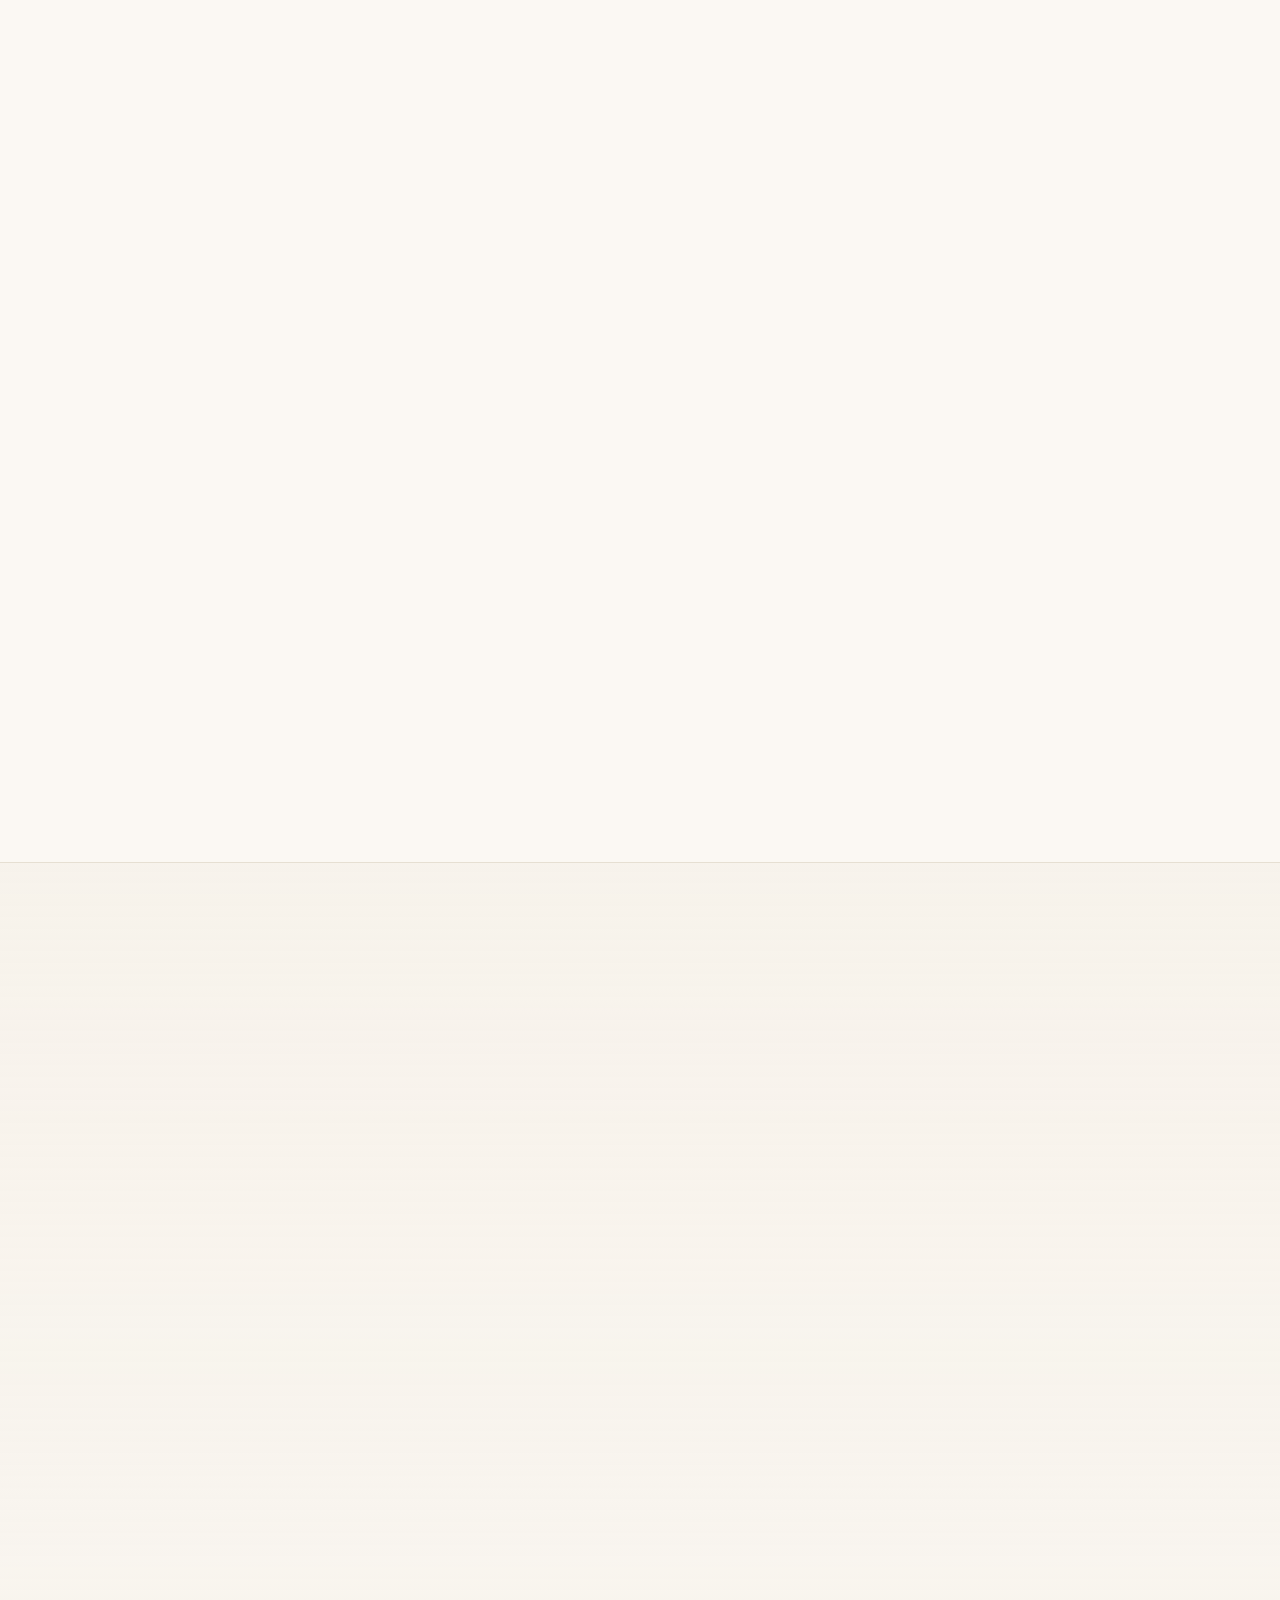
==== commit f77f2d7c: "Smart Toll Plaza: note that it grew from my Class 12 project with Suman Kumar Behera, and that I now" ====
--- a/index.html
+++ b/index.html
@@ -43,7 +43,7 @@
 </style>
   <link id="css" rel="stylesheet" href="styles.min.css?v=f070589e" media="(min-width: 761px)">
   <noscript><link rel="stylesheet" href="styles.min.css?v=f070589e"></noscript>
-  <script src="script.min.js?v=9fcd5ee5" defer fetchpriority="low"></script>
+  <script src="script.min.js?v=86e2abc0" defer fetchpriority="low"></script>
 
   <script>try{var t=localStorage.getItem('theme');if(t)document.documentElement.setAttribute('data-theme',t)}catch(e){}try{if(matchMedia('(prefers-reduced-motion: reduce)').matches){}else if(matchMedia('(max-width: 760px)').matches||(matchMedia('(pointer: coarse)').matches&&Math.min(screen.width,screen.height)<=600)){document.documentElement.classList.add('intro-lite')}else{document.documentElement.classList.add('build-on');[['hand3d.min.js?v=538266f5','script'],['assets/img/hand-r.webp','image'],['assets/img/hand-l.webp','image']].forEach(function(f){var l=document.createElement('link');l.rel='preload';l.href=f[0];l.as=f[1];document.head.appendChild(l)});setTimeout(function(){if(!window.__bp)document.documentElement.classList.remove('build-on')},16000)}}catch(e){}try{var c=document.getElementById('css'),r=function(){c.media='all';document.documentElement.classList.add('css-ready')};if(c.sheet)r();else{if(location.hash)c.media='all';c.addEventListener('load',r)}}catch(e){document.documentElement.classList.add('css-ready')}</script>
 
@@ -366,6 +366,7 @@
               <details class="study">
                 <summary>Read the case study</summary>
                 <dl class="study__grid">
+                  <div><dt>Where it started</dt><dd>My Class 12 toll plaza project at Sainik School Bhubaneswar, built with my friend Suman Kumar Behera (it is on my <a href="/projects/smaller-builds/">smaller builds</a> page). This is my upgraded version of that idea, which I now develop on my own.</dd></div>
                   <div><dt>Architecture</dt><dd>A Streamlit multipage app behind a sign-in, with four pages: Operations Overview, Live Camera, GIS Command Center and Analytics. A <code>CloudSQLAdapter</code> class stores transactions, security audits and shift closures in a JSON file, behind an interface meant to be swapped for a cloud SQL database later.</dd></div>
                   <div><dt>Data flow</dt><dd>WebRTC camera frame → every third frame → FastALPR (YOLOv9 plate detector + MobileViT OCR) → confidence ≥ 0.50 → Indian plate-format check → blacklist screening or diplomatic exemption → simulated FASTag or cash charge → ledger and audit entry.</dd></div>
                   <div><dt>Map &amp; analytics</dt><dd>A national toll-plaza registry (2,000+ rows) cleaned with pandas and plotted with Plotly's map view; analytics show payment mix and revenue by vehicle type; prices rise 1.15× in peak hours.</dd></div>
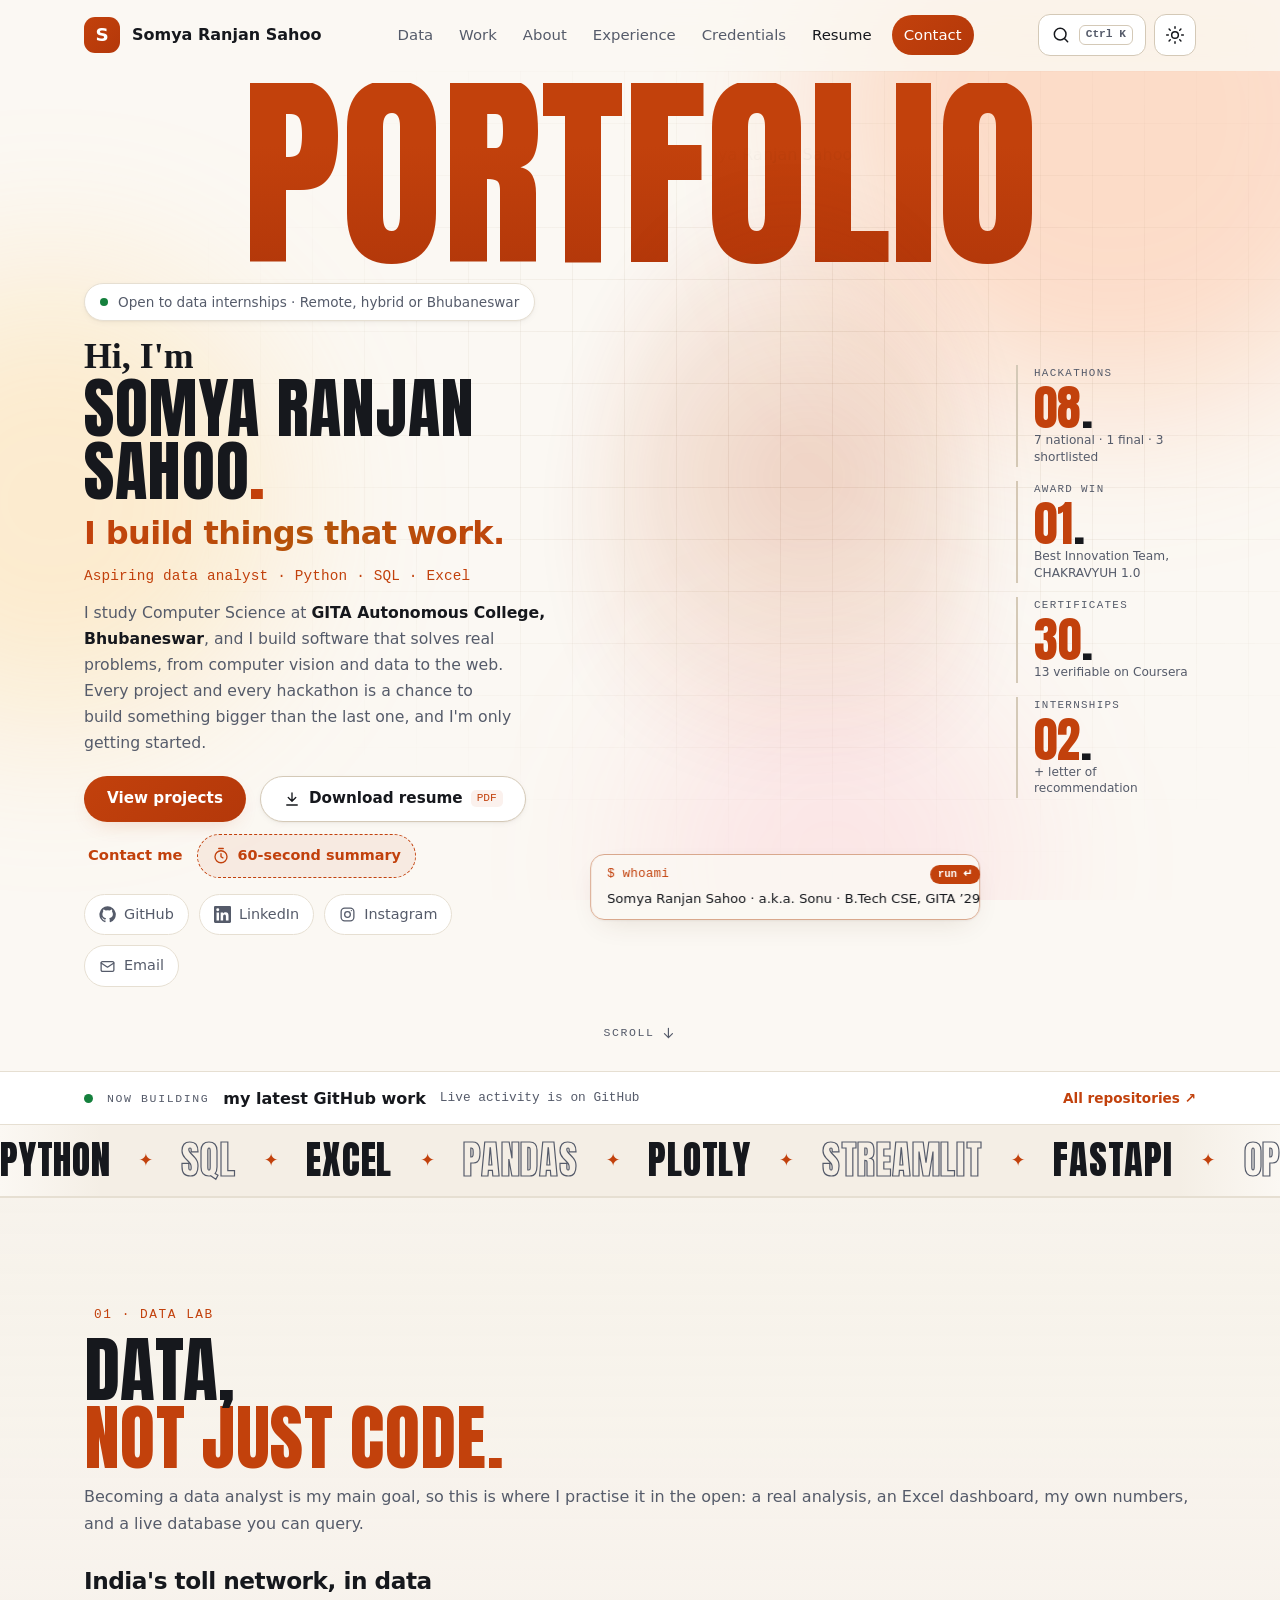
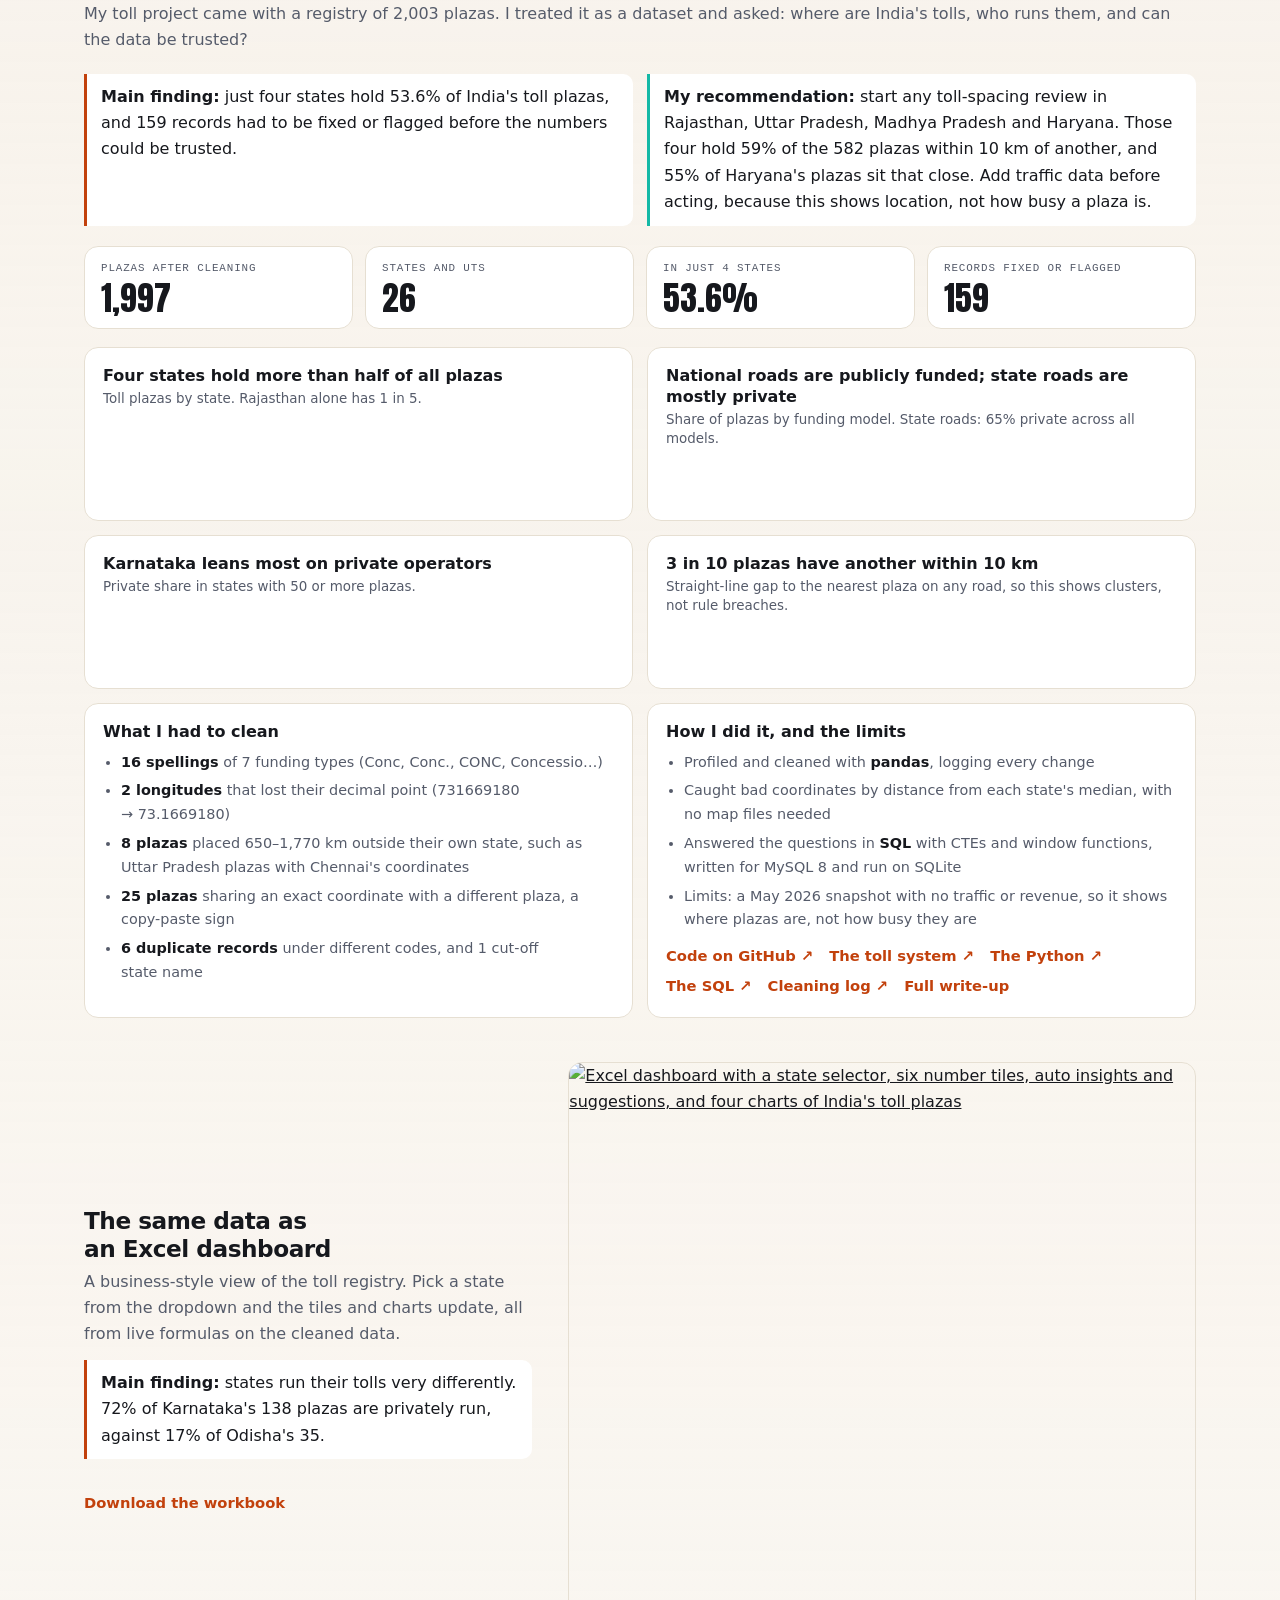
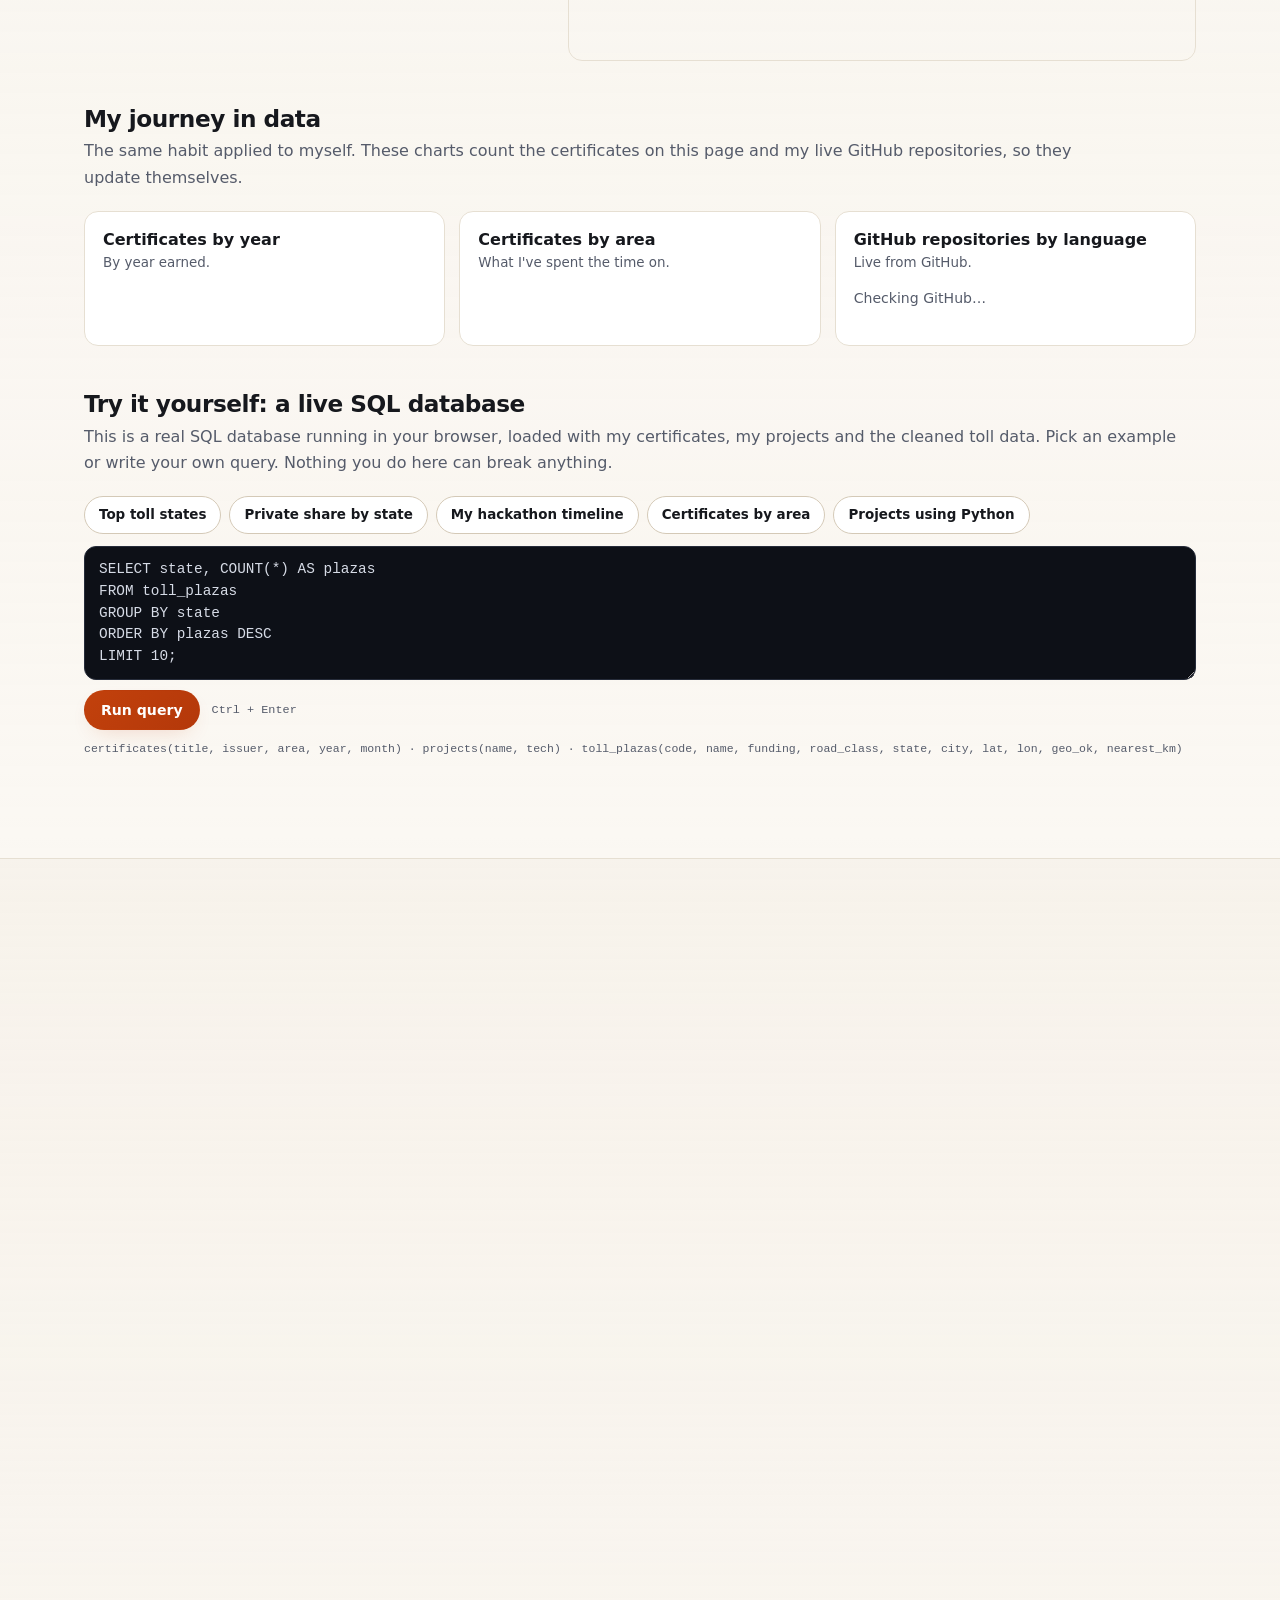
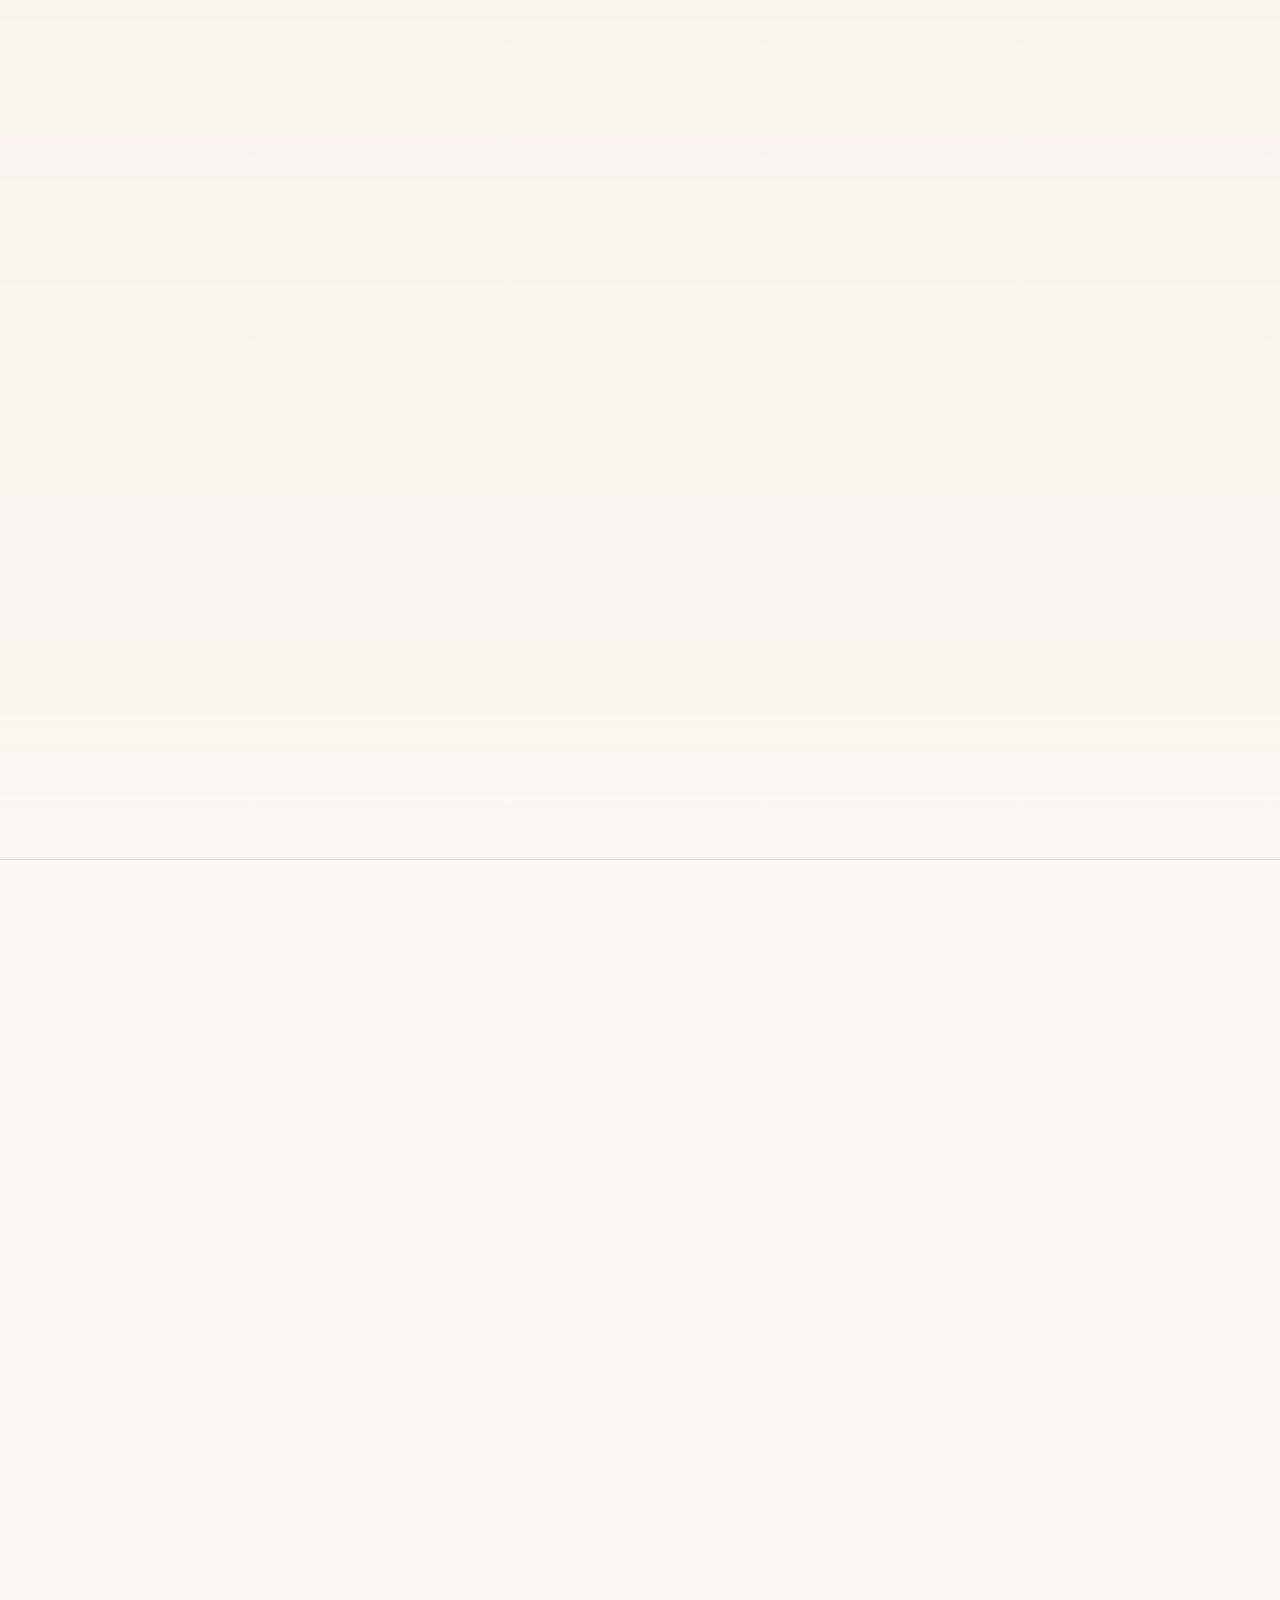
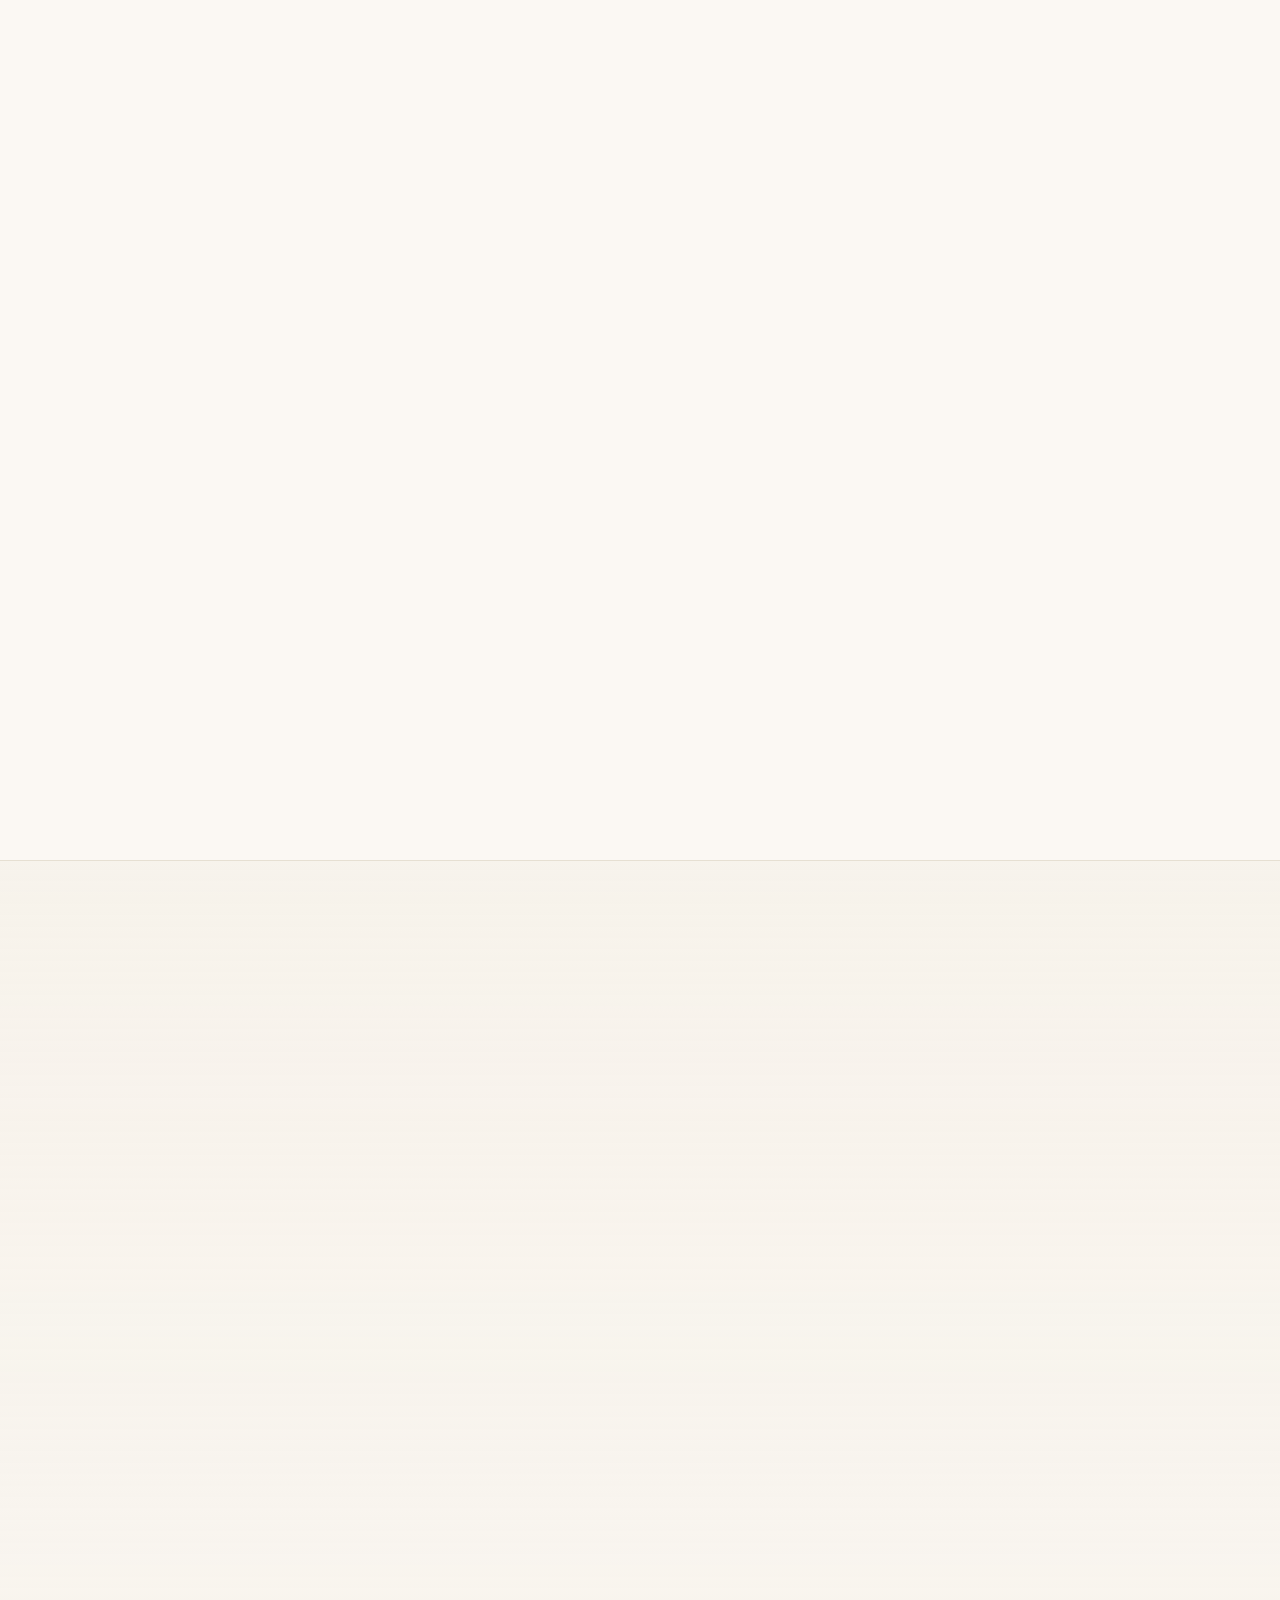
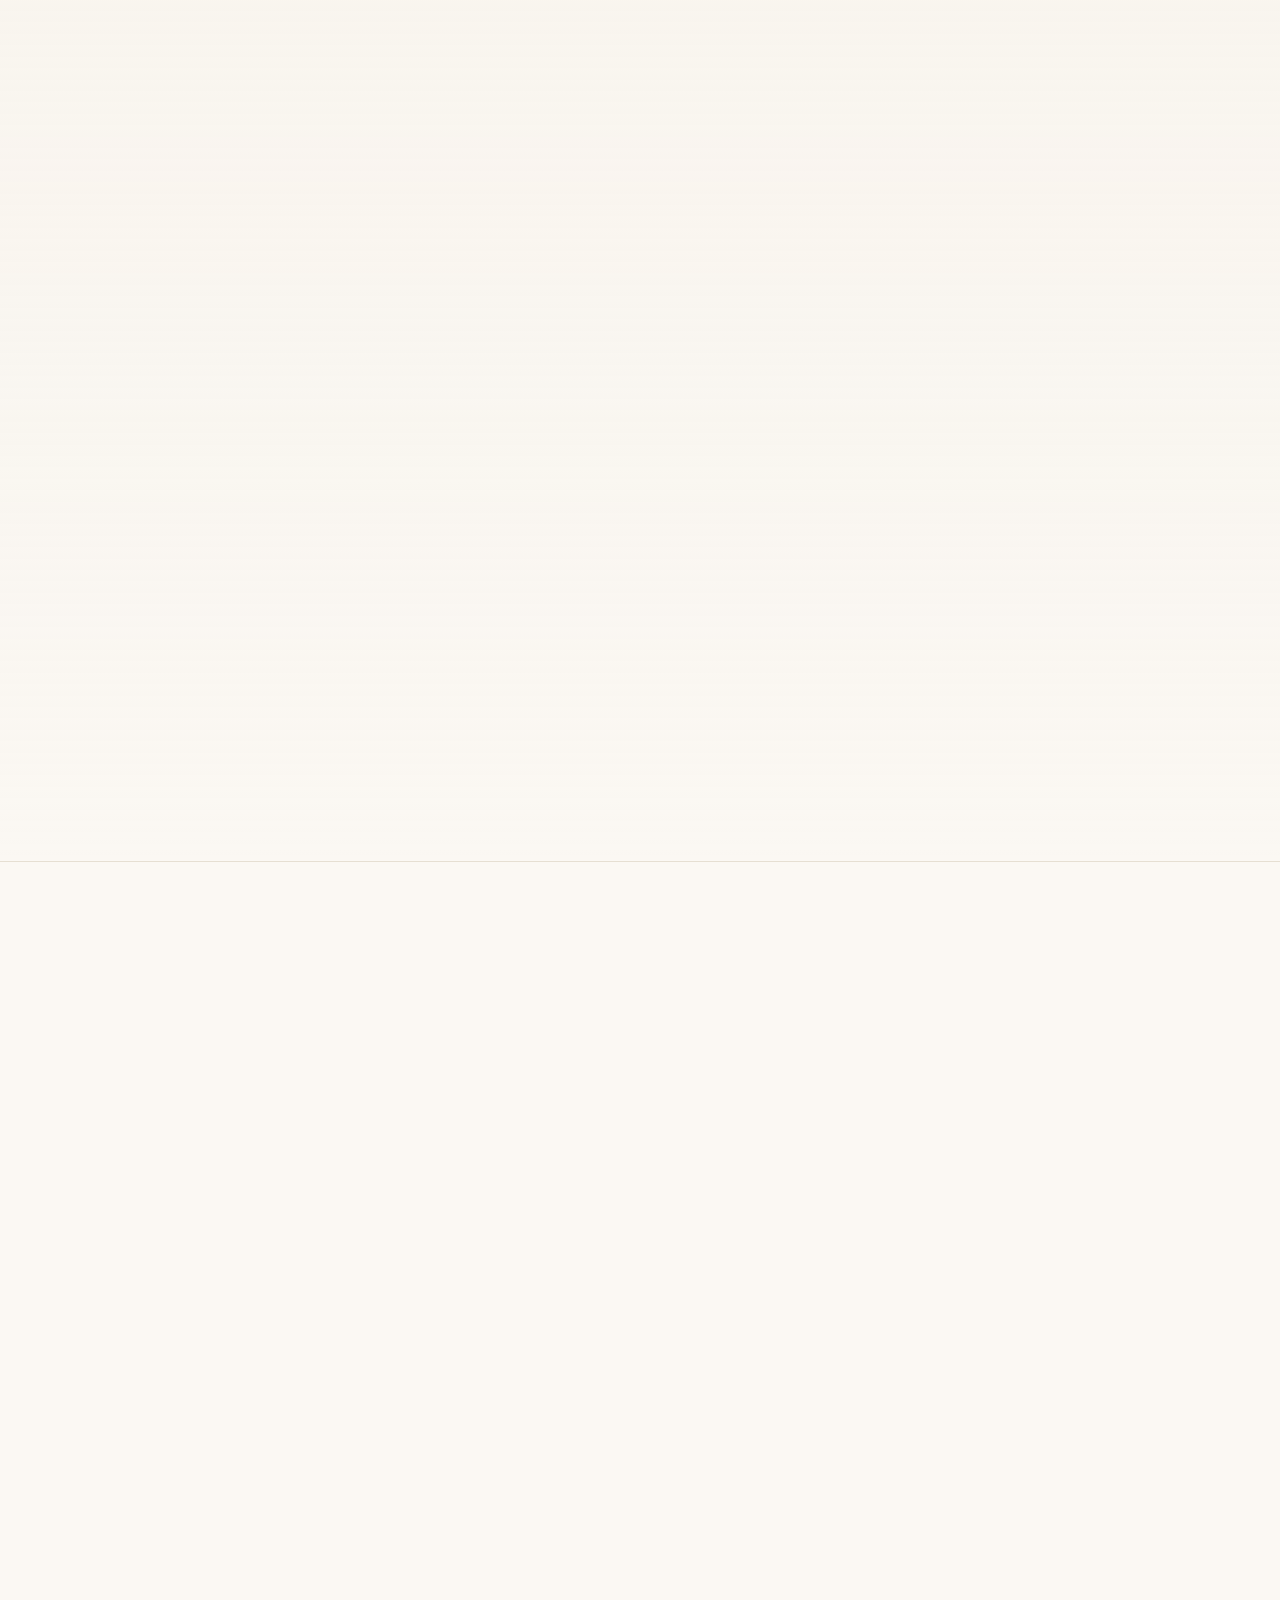
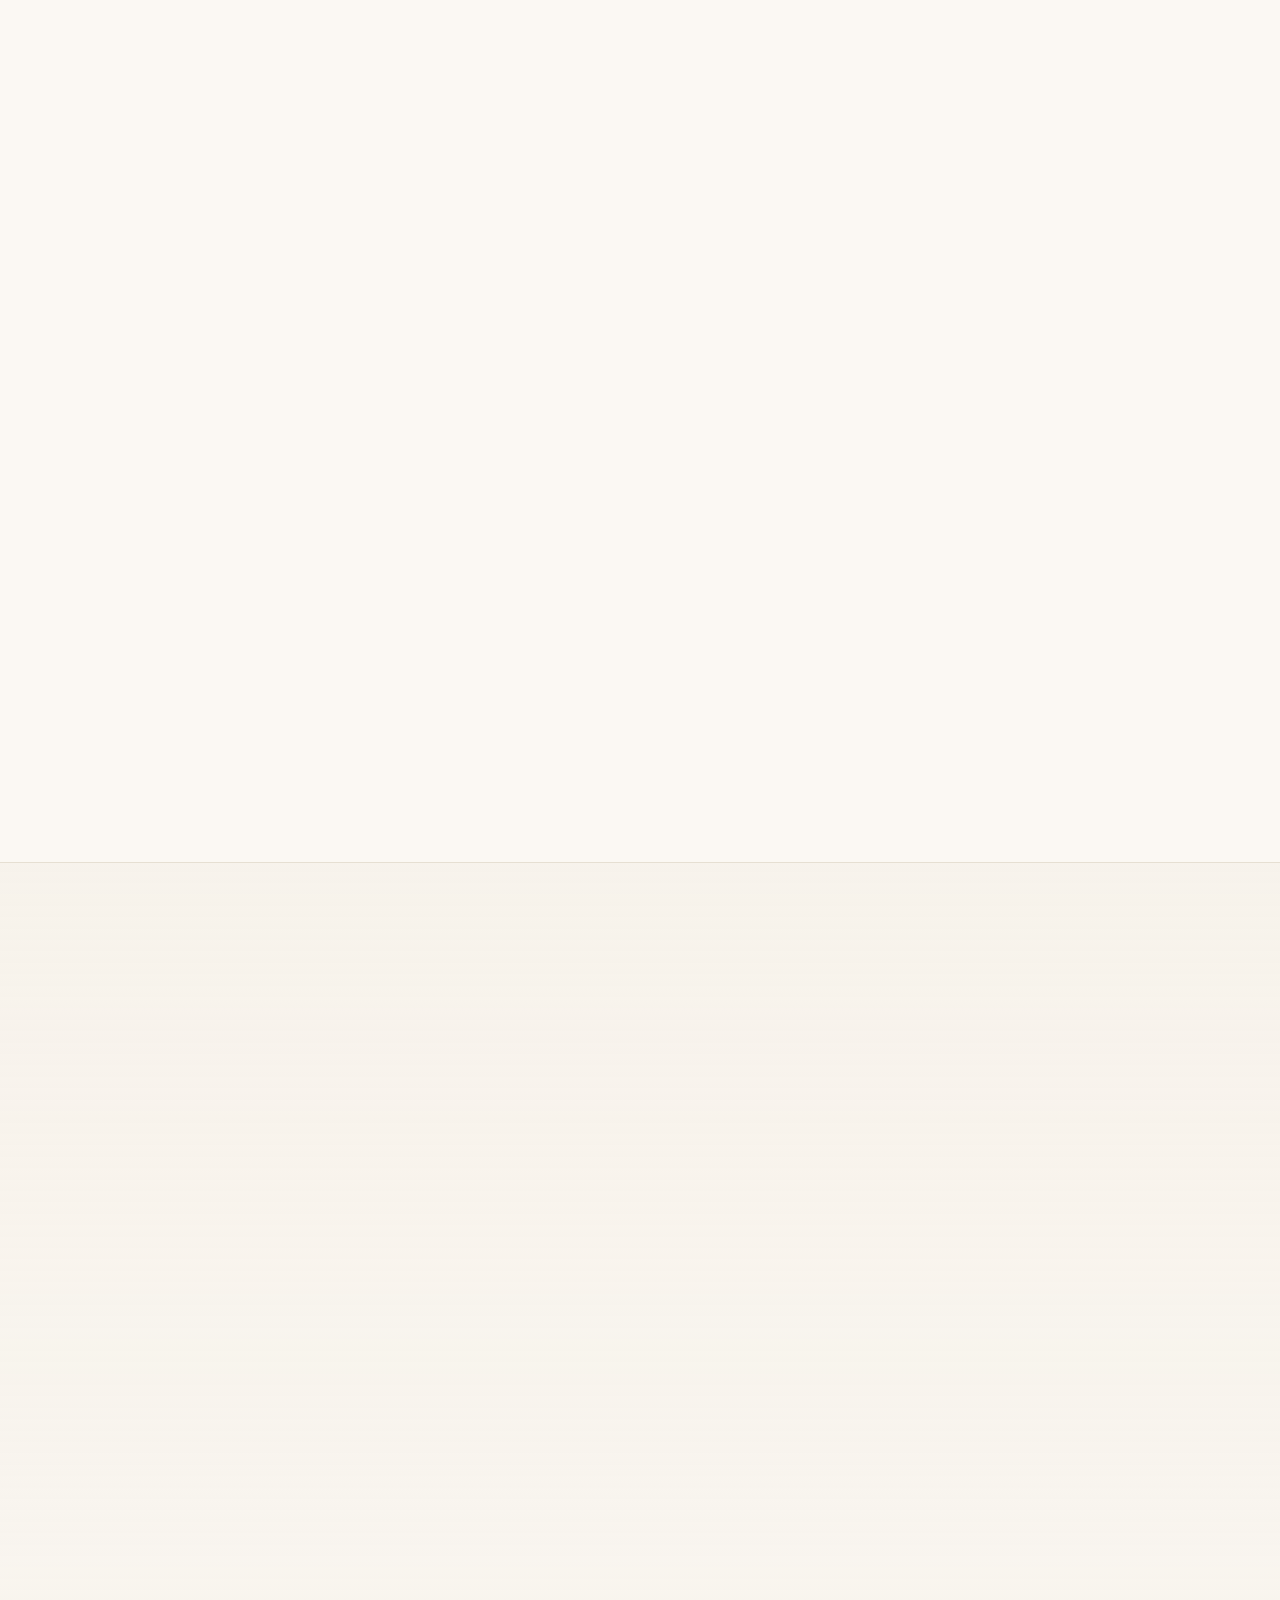
==== commit 54717b3b: "Smart Inventory Manager: link its own repository and show its dashboard Co-Authored-By: Claude Opus " ====
--- a/index.html
+++ b/index.html
@@ -606,7 +606,7 @@
             <h3>Smaller builds</h3>
             <ul class="mini">
               <li><a href="https://github.com/somyaranjansahoo6422/expenses_tracker" target="_blank" rel="noopener noreferrer">Expense Tracker</a><span>Python</span></li>
-              <li><a href="https://github.com/somyaranjansahoo6422/TEN-PY-17332__all_tasks_/blob/main/Day%20-%2005/Task-1.py" target="_blank" rel="noopener noreferrer">Smart Inventory Manager</a><span>CustomTkinter</span></li>
+              <li><a href="https://github.com/somyaranjansahoo6422/smart-inventory-manager" target="_blank" rel="noopener noreferrer">Smart Inventory Manager</a><span>CustomTkinter</span></li>
               <li><a href="https://github.com/somyaranjansahoo6422/Pong_Game" target="_blank" rel="noopener noreferrer">Pong: AI Edition</a><span>Pygame</span></li>
               <li><a href="https://github.com/somyaranjansahoo6422/Connect_4_Game" target="_blank" rel="noopener noreferrer">Connect 4 vs AI</a><span>Python <a class="mini__play" href="assets/video/connect4-gameplay.mp4" data-play data-caption="Connect Four: Red against the hard AI, ending in four in a row" aria-label="Watch the Connect 4 demo">▶</a></span></li>
               <li><a href="https://github.com/somyaranjansahoo6422/snake-game" target="_blank" rel="noopener noreferrer">Snake</a><span>Turtle <a class="mini__play" href="assets/video/snake-gameplay.mp4" data-play data-caption="Snake: eating, growing, and a crash that resets the score but keeps the high score" aria-label="Watch the Snake demo">▶</a></span></li>
